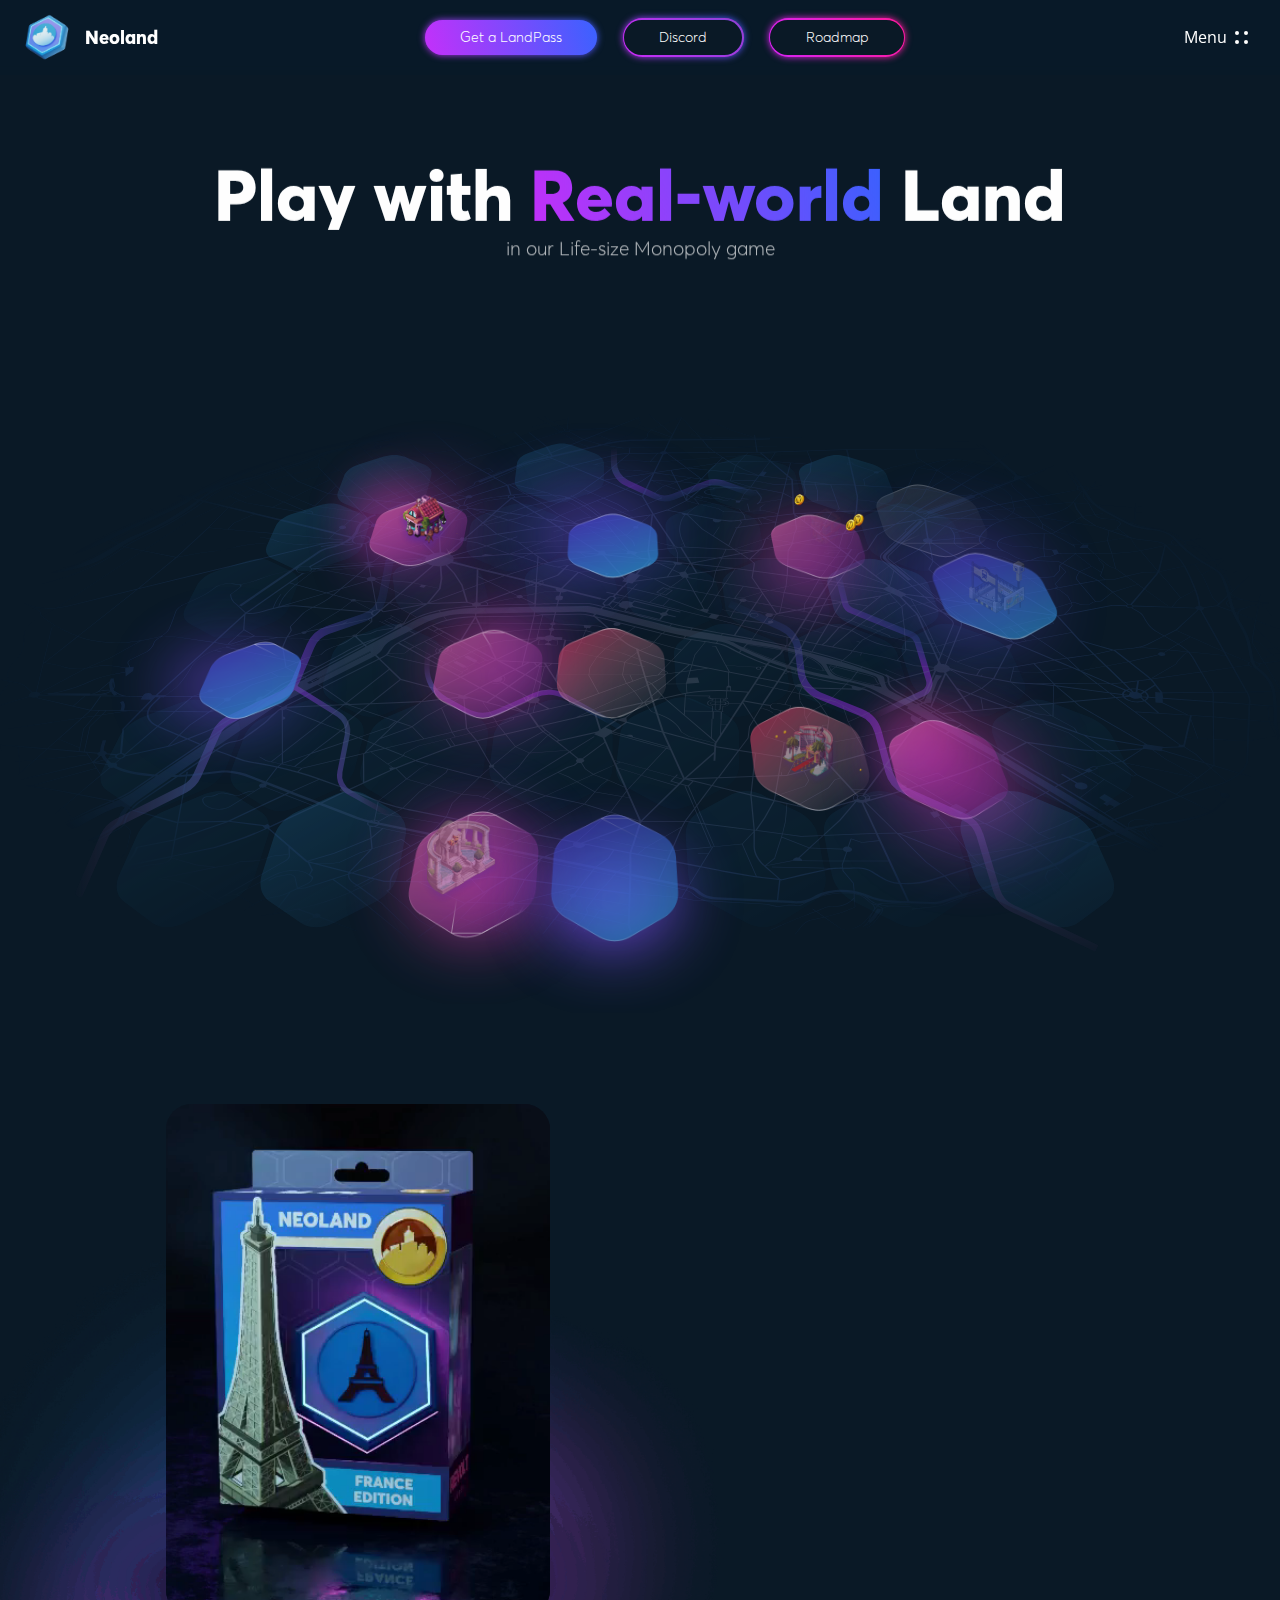
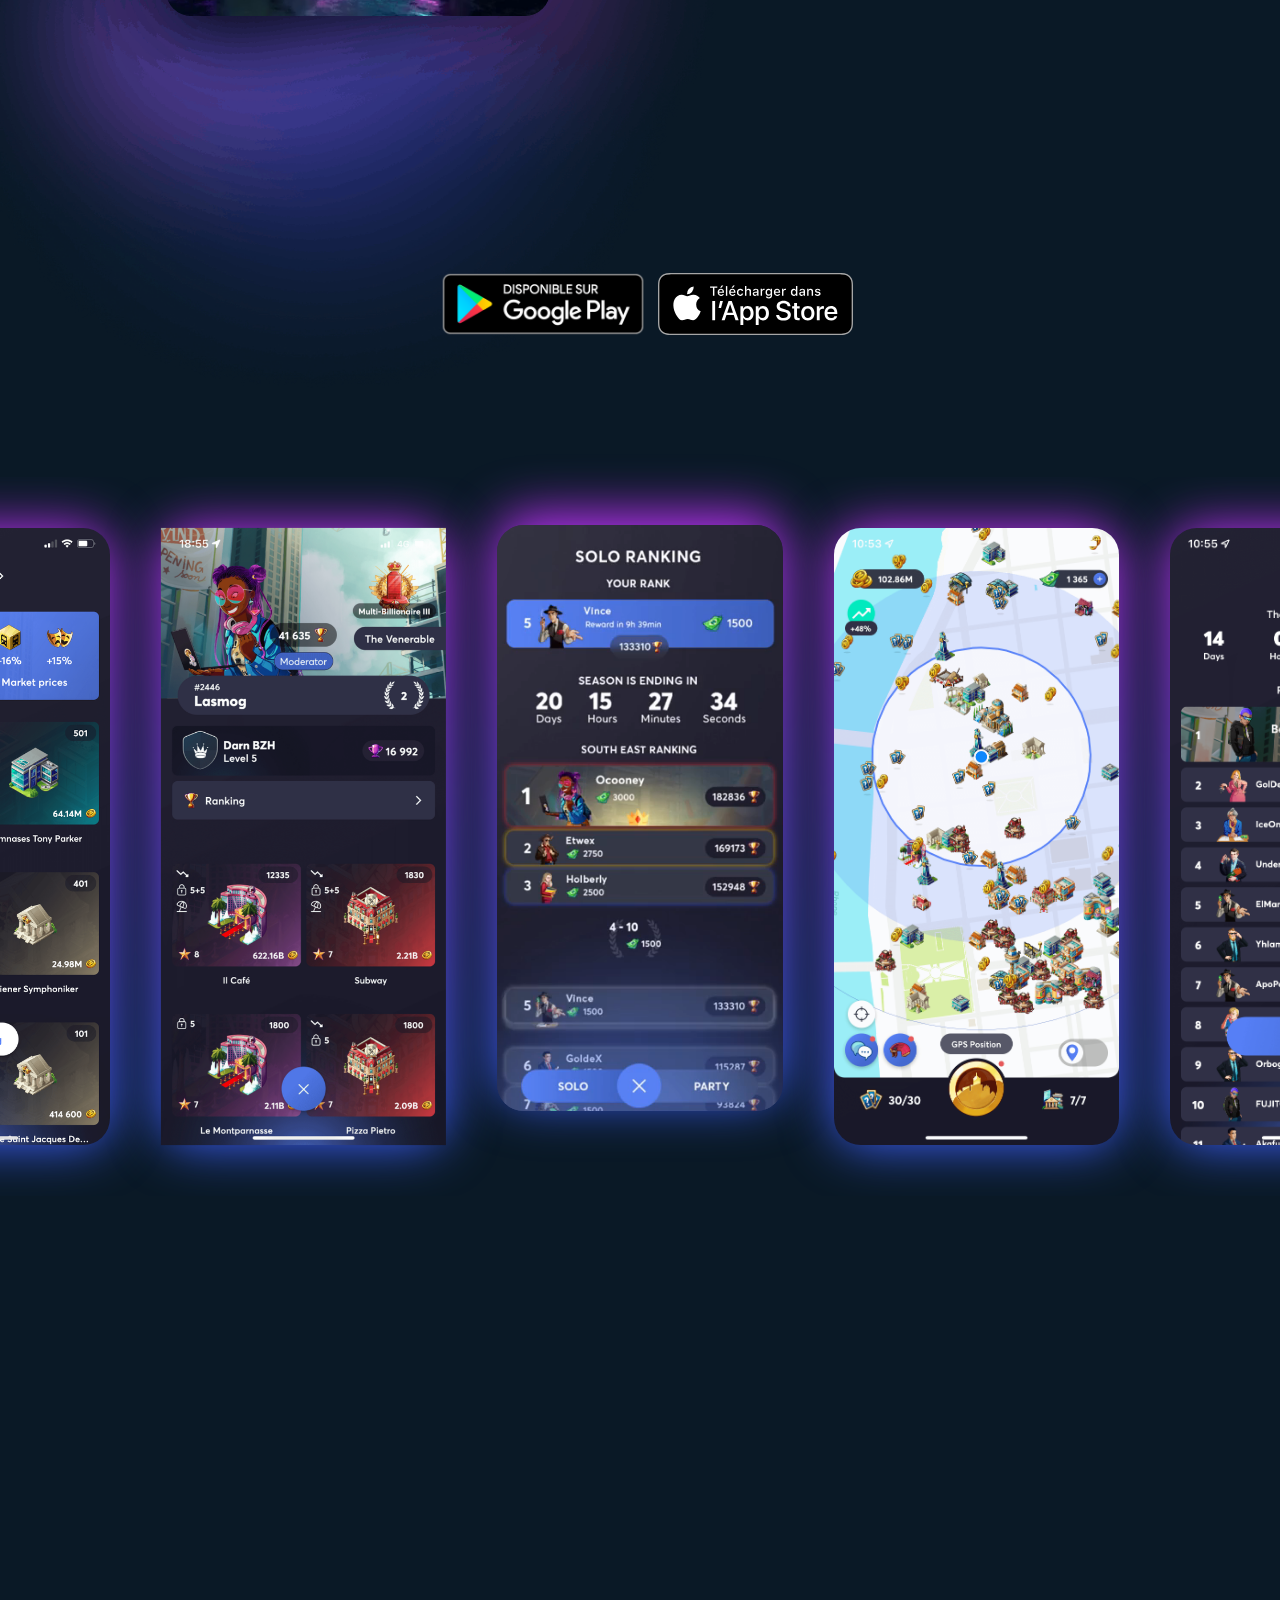
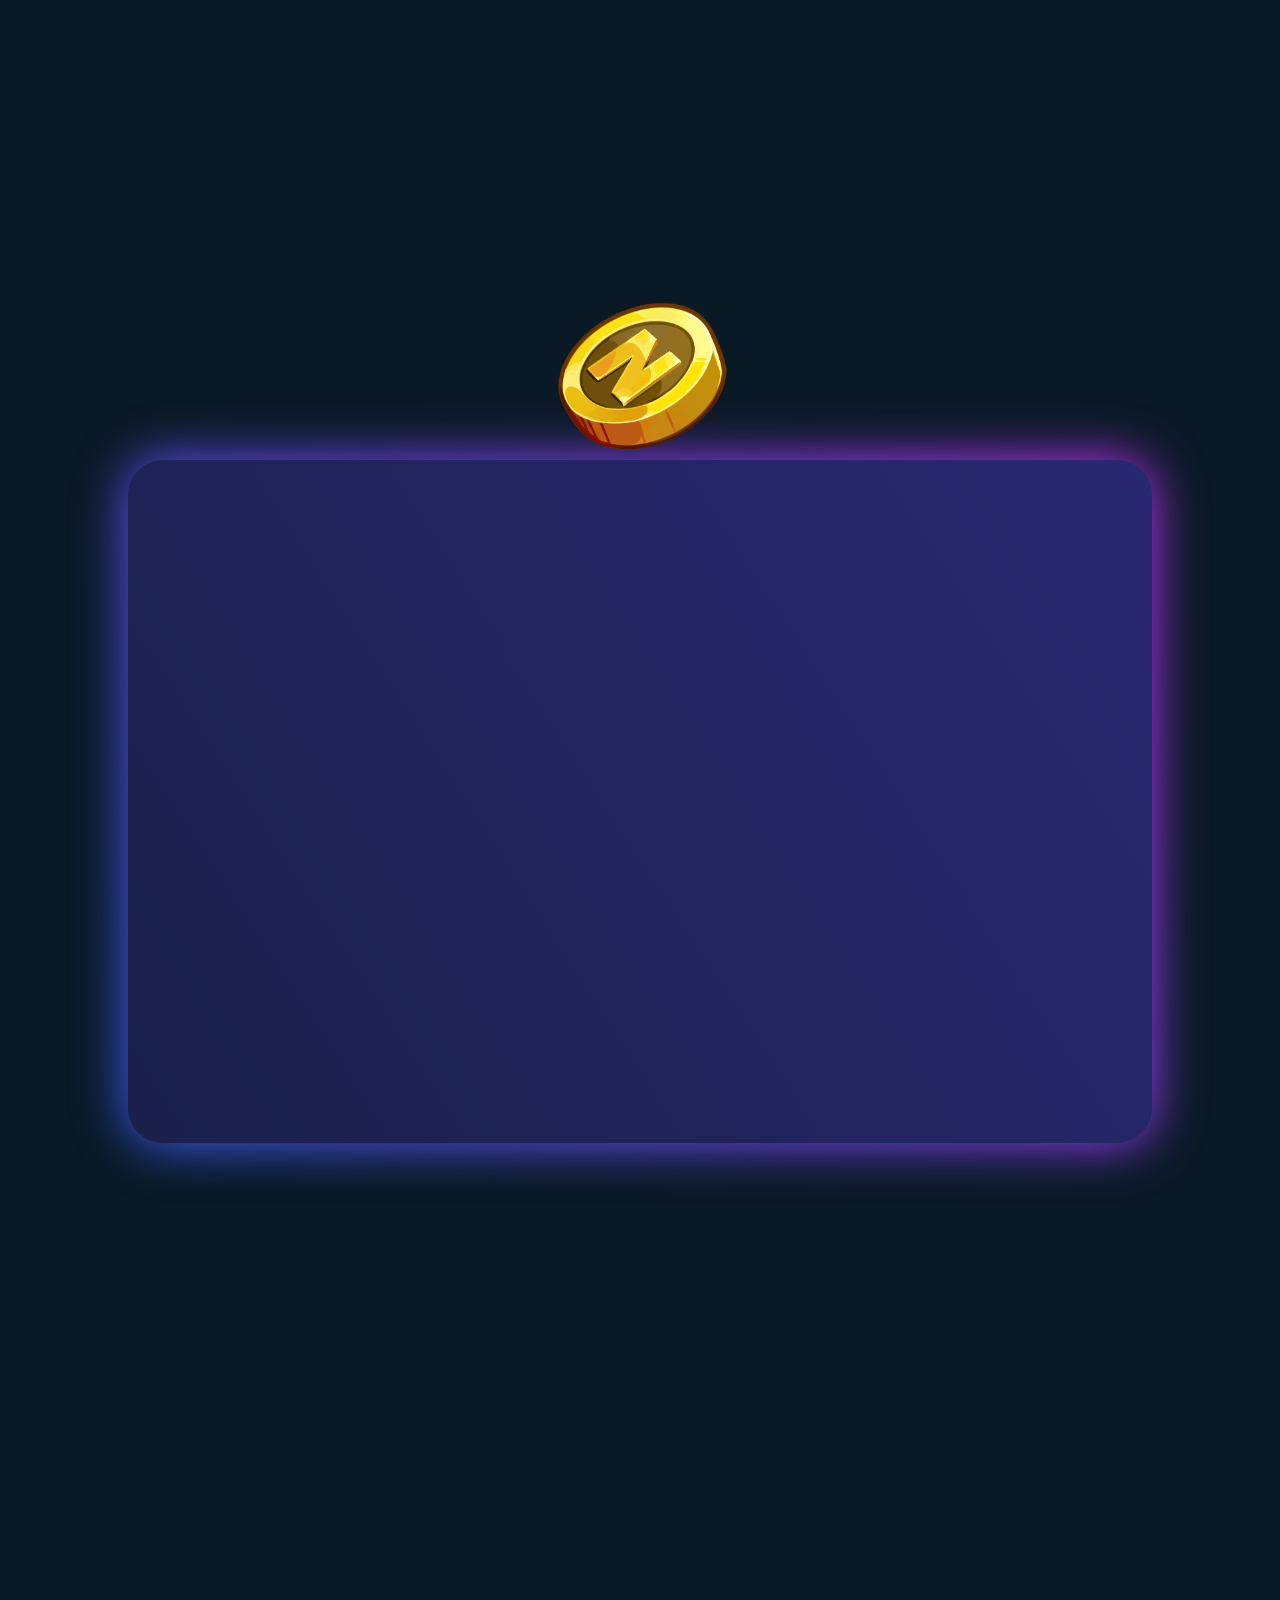
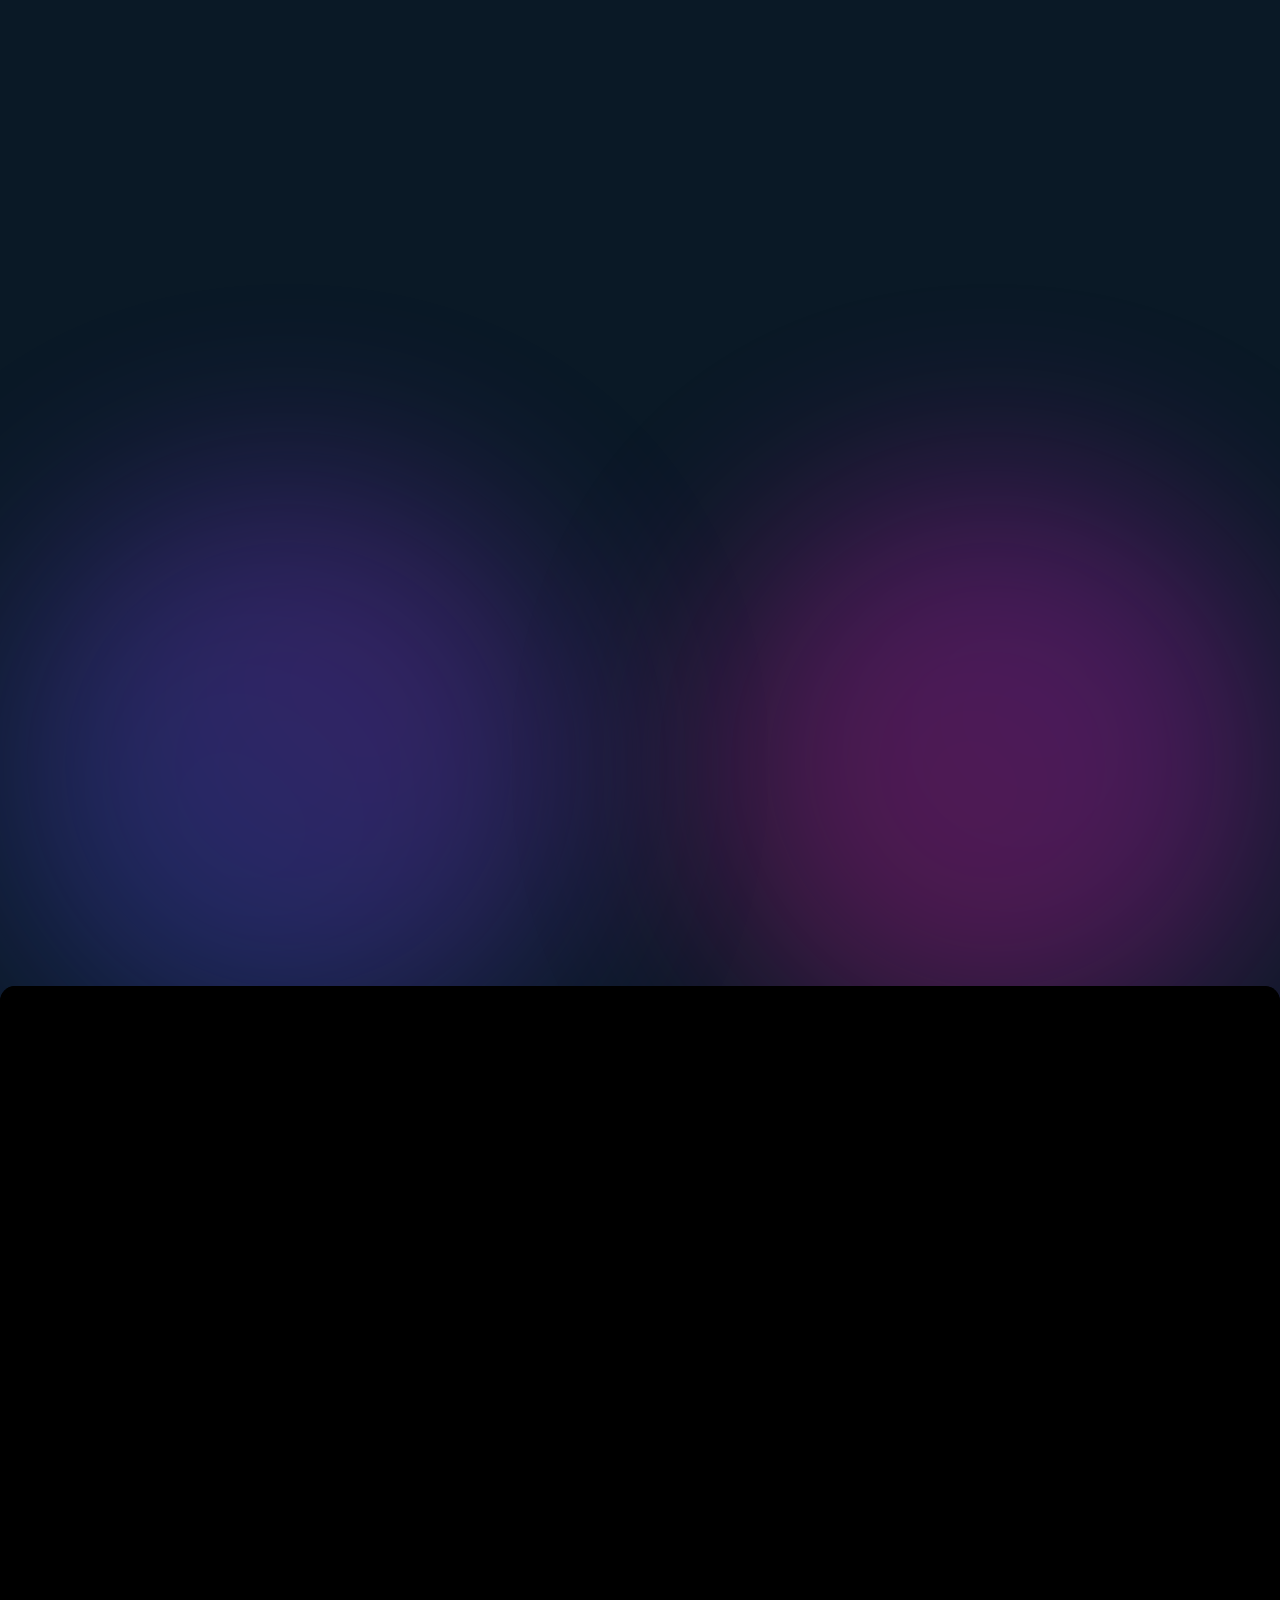
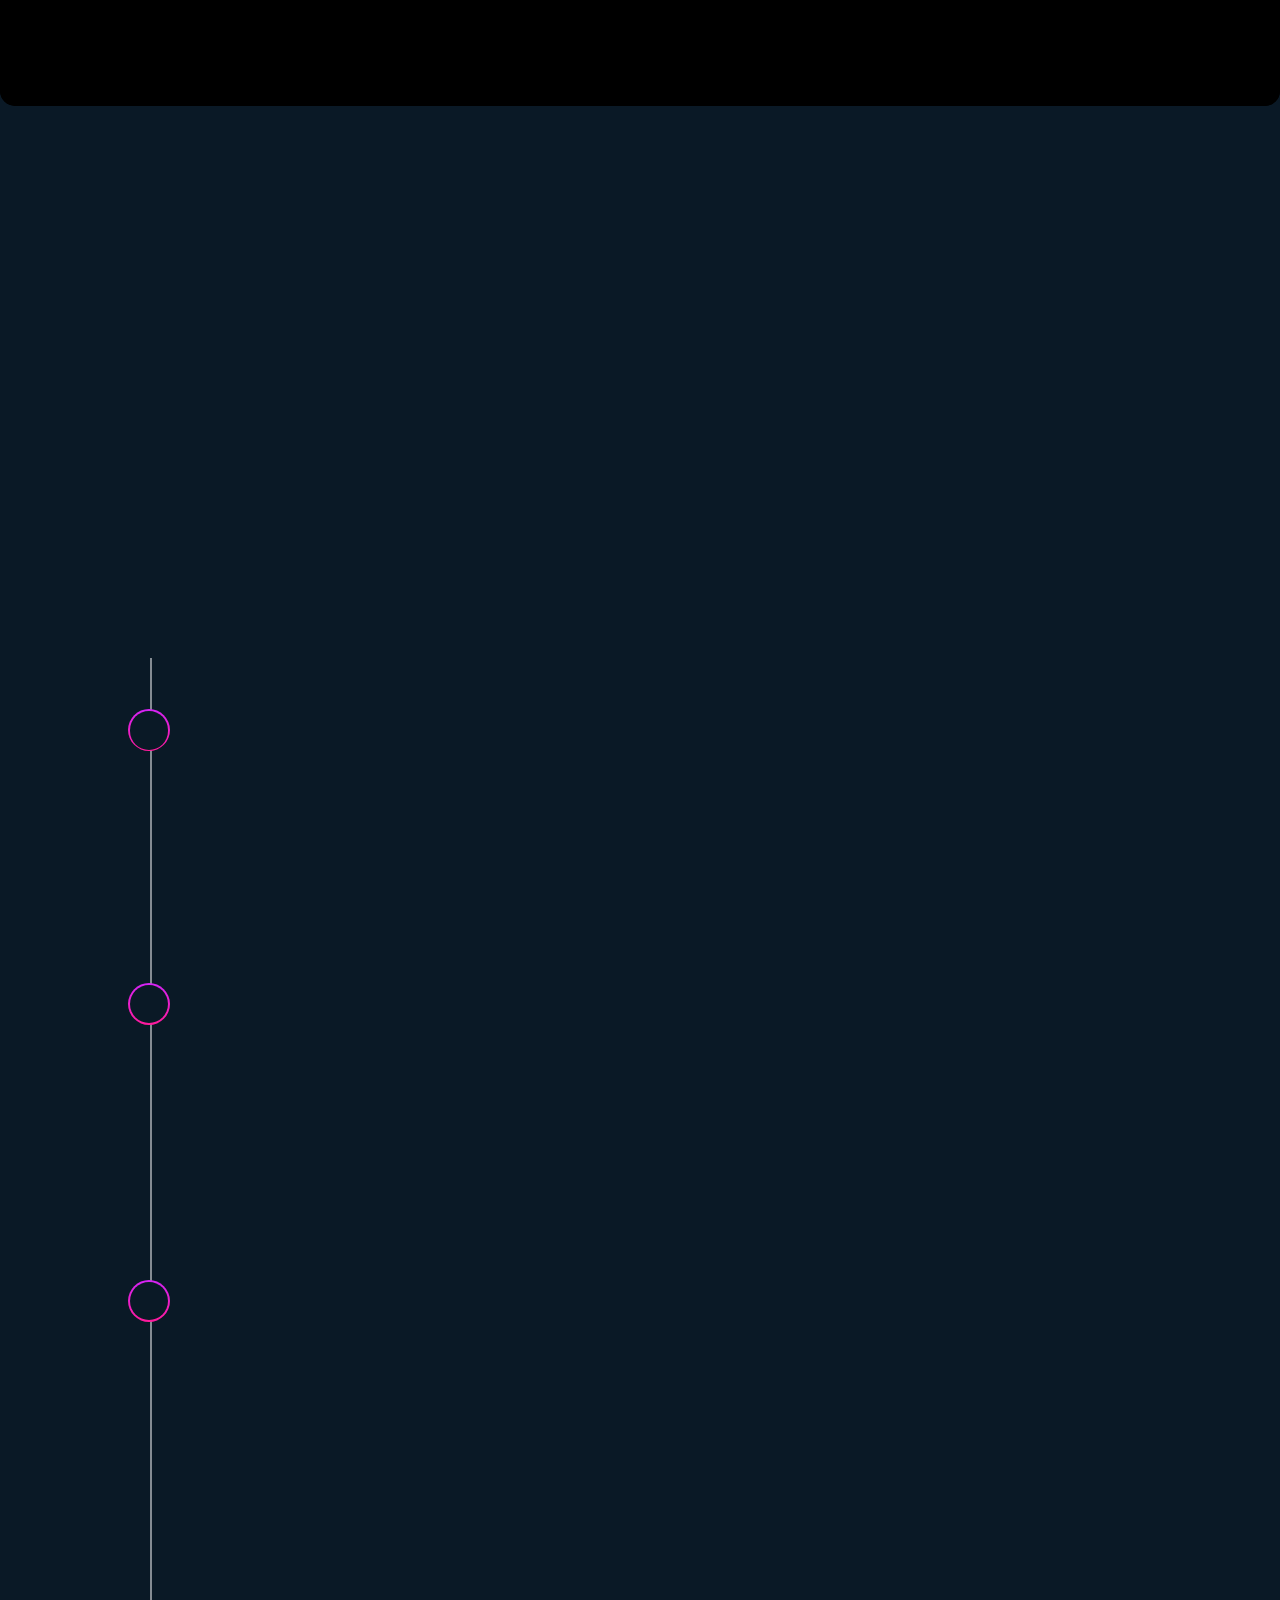
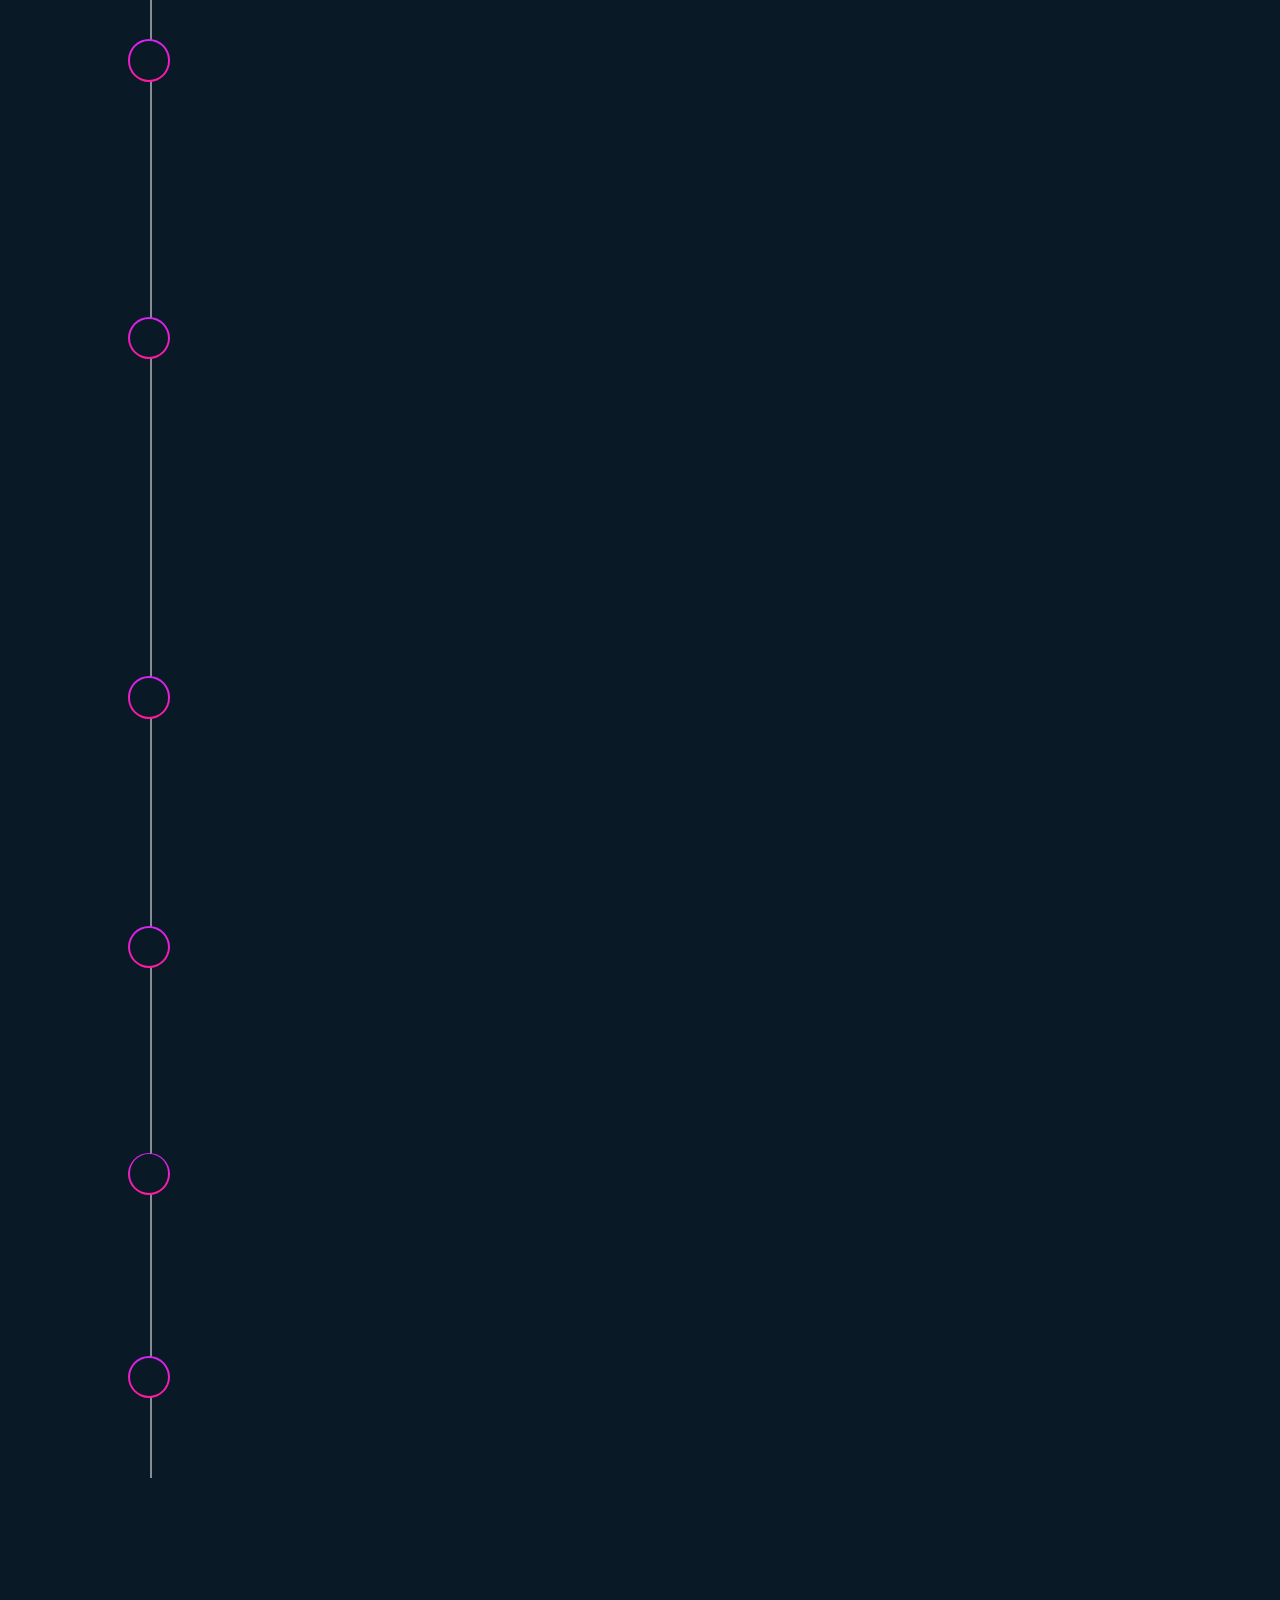
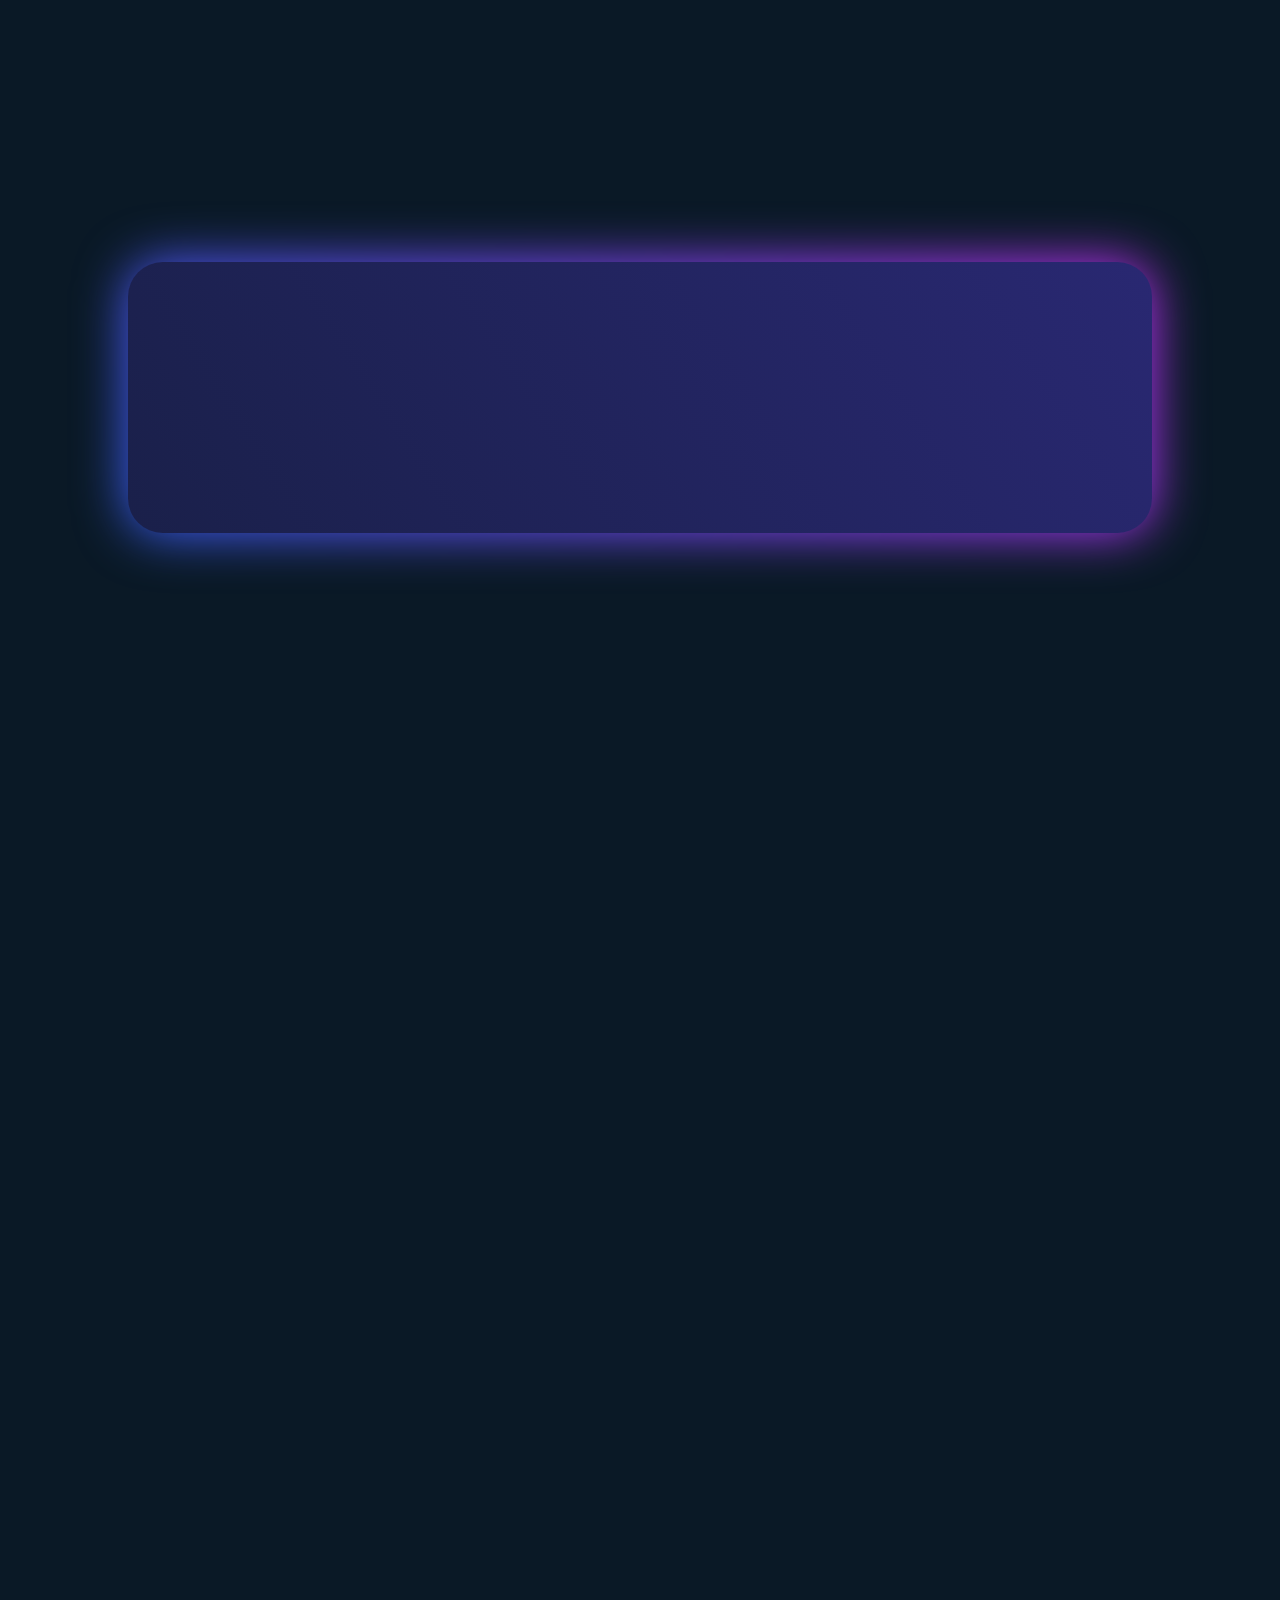
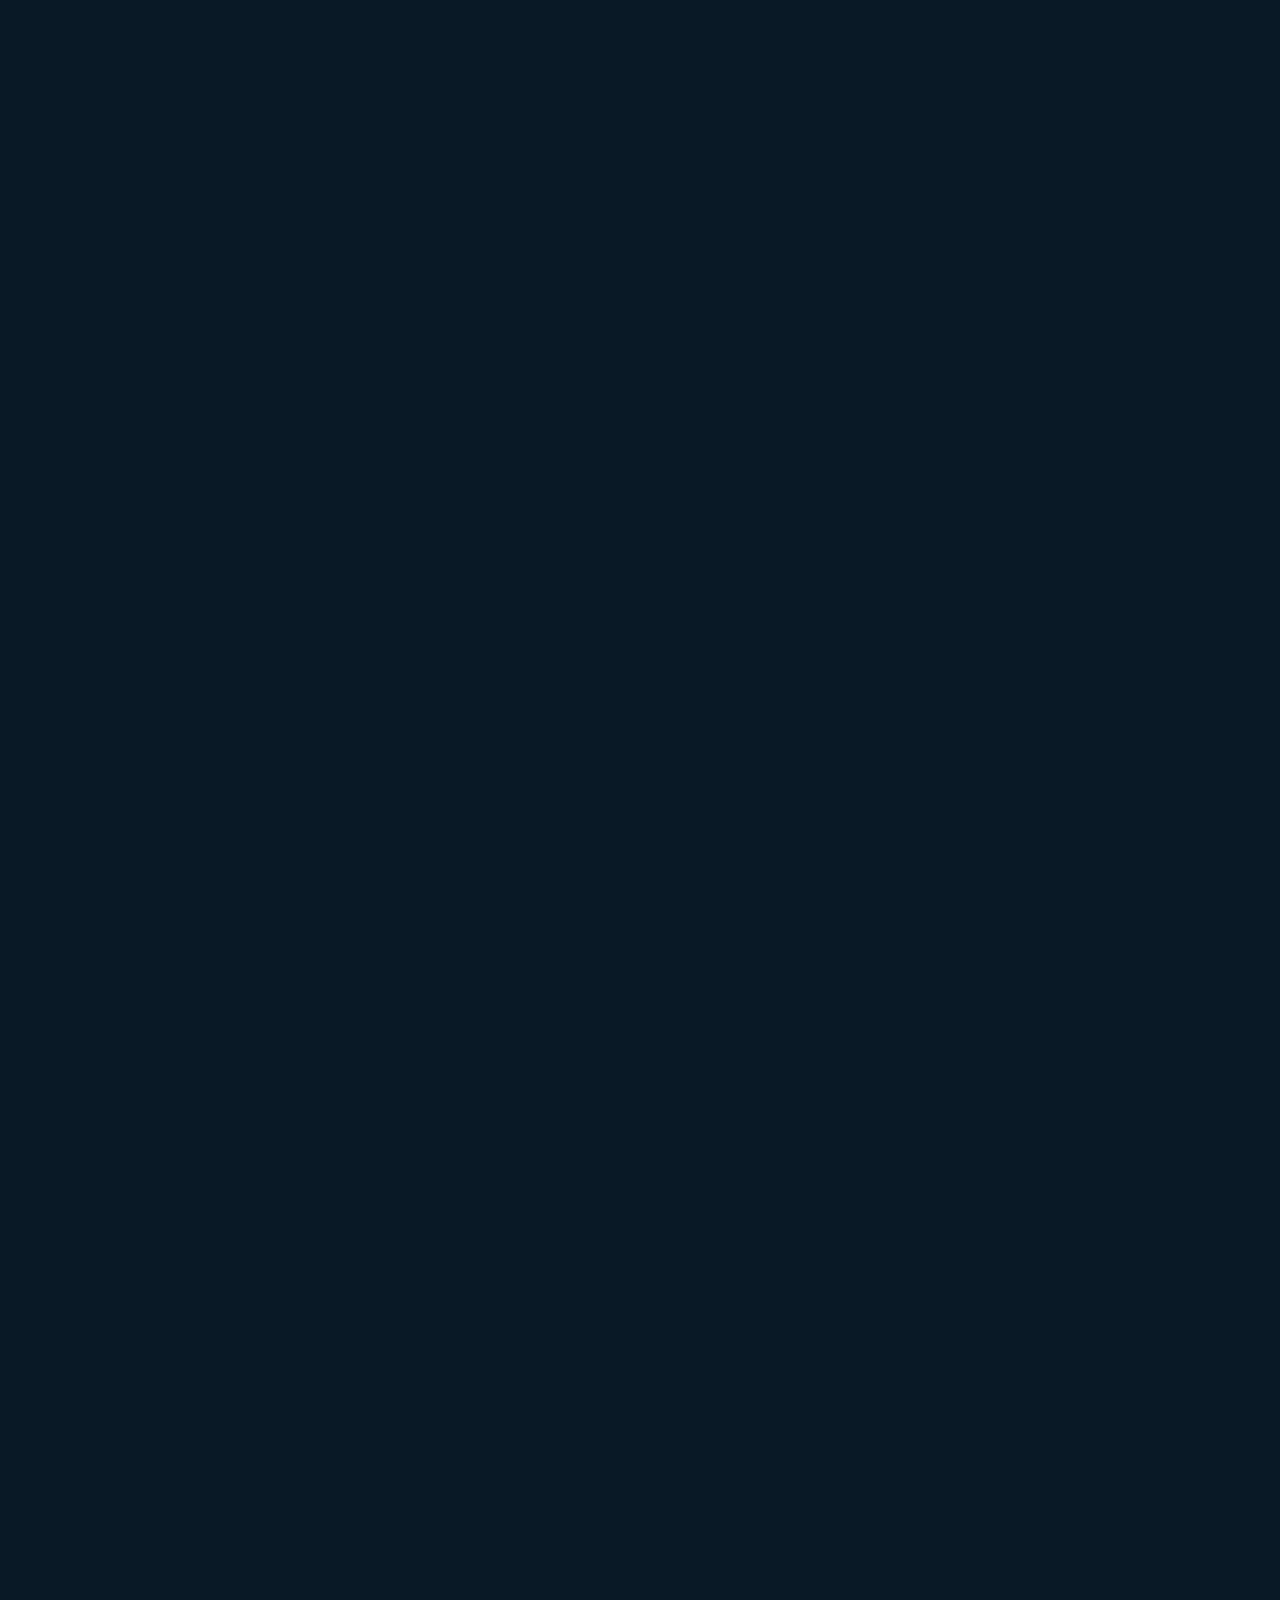
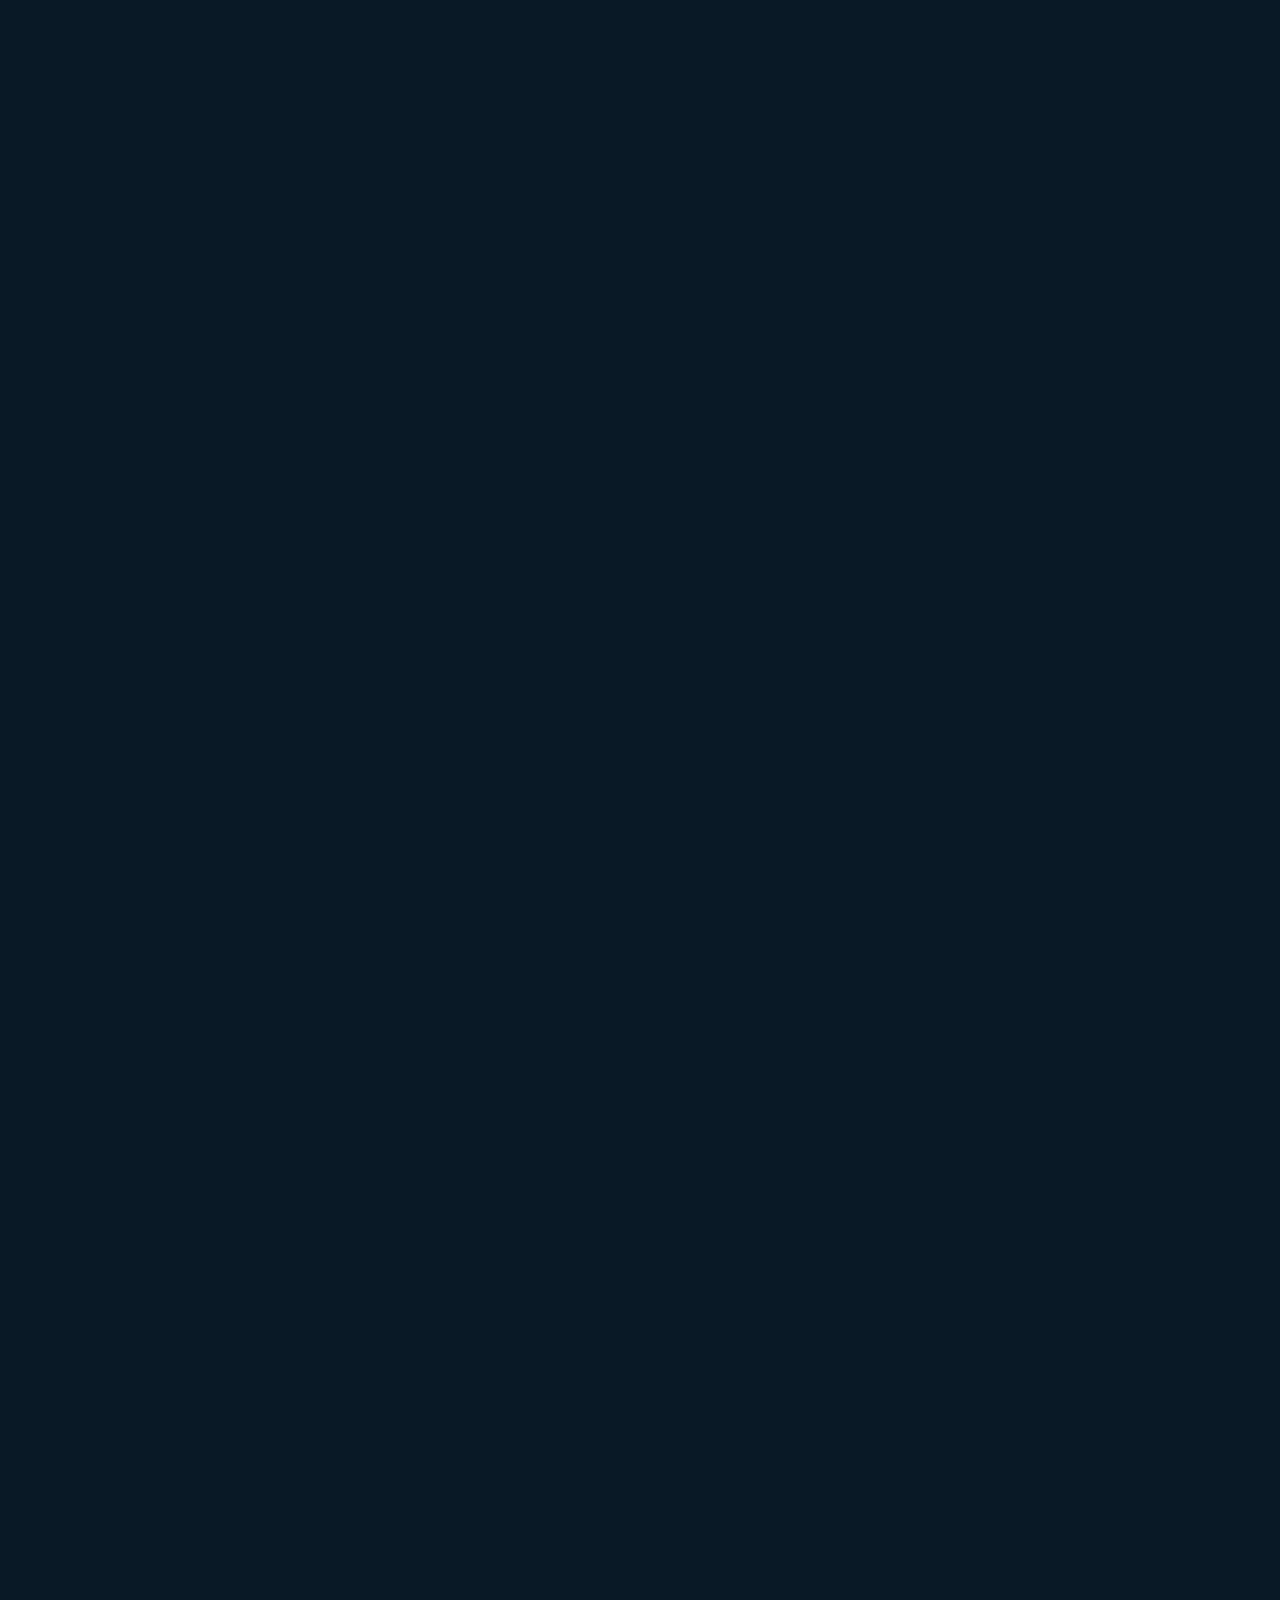
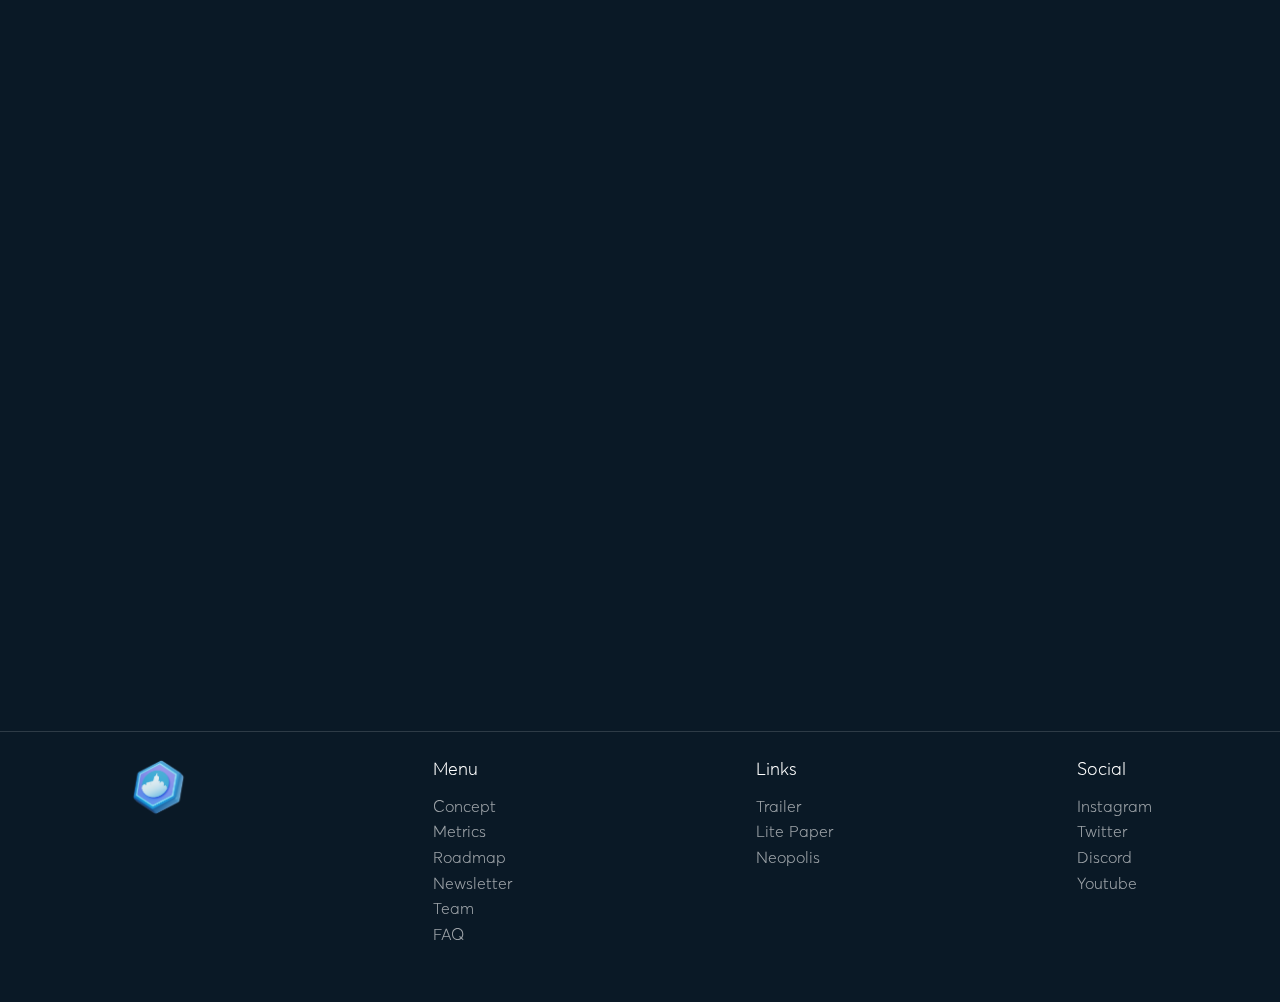
==== index.html @ 5ef90821 "initial commit" ====
<!DOCTYPE html><!-- Last Published: Tue Apr 26 2022 18:38:00 GMT+0000 (Coordinated Universal Time) -->
<html data-wf-domain="www.neoland.io" data-wf-page="61e0be9708cb046472a8d899" data-wf-site="61e0be9708cb042608a8d89a"
	lang="en">

<head>
	<meta charset="utf-8">
	<title>Neoland</title>
	<meta
		content="Neoland is a Play and Earn game. The Neolands are 737000m2 real-world parcels that are connected to the game Neopolis, owners earn crypto depending on their lands activity."
		name="description">
	<meta content="Neoland" property="og:title">
	<meta
		content="Neoland is a Play and Earn game. The Neolands are 737000m2 real-world parcels that are connected to the game Neopolis, owners earn crypto depending on their lands activity."
		property="og:description">
	<meta content="images/61d47b69ff8dcb093e51aa21_Image_open_graph.png" property="og:image">
	<meta content="Neoland" property="twitter:title">
	<meta
		content="Neoland is a Play and Earn game. The Neolands are 737000m2 real-world parcels that are connected to the game Neopolis, owners earn crypto depending on their lands activity."
		property="twitter:description">
	<meta
		content="https://assets-global.website-files.com/61b88e3b890776eb130a415a/61d47b69ff8dcb093e51aa21_Image_open_graph.png"
		property="twitter:image">
	<meta property="og:type" content="website">
	<meta content="summary_large_image" name="twitter:card">
	<meta content="width=device-width, initial-scale=1" name="viewport">
	<meta content="L8j0gBeXKhD47XTKI3uggbVm4nm8le9us4fkHs_wGL0" name="google-site-verification">
	<link href="css/neoland-prod.66f7849fa.css" rel="stylesheet" type="text/css">
	<script src="js/webfont.js" type="text/javascript"></script>
	<script type="text/javascript">
		WebFont.load({
			google: {
				families: ["Open Sans:300,300italic,400,400italic,600,600italic,700,700italic,800,800italic"]
			}
		});
	</script>
	<!--[if lt IE 9]><script src="https://cdnjs.cloudflare.com/ajax/libs/html5shiv/3.7.3/html5shiv.min.js" type="text/javascript"></script><![endif]-->
	<script type="text/javascript">
		! function (o, c) {
			var n = c.documentElement,
				t = " w-mod-";
			n.className += t + "js", ("ontouchstart" in o || o.DocumentTouch && c instanceof DocumentTouch) && (n.className +=
				t + "touch")
		}(window, document);
	</script>
	<link href="images/61e6ca5ae13667b91745b157_32x32.png" rel="shortcut icon" type="image/x-icon">
	<link href="images/61e6ca61113bc3cabba17ea3_256x256.png" rel="apple-touch-icon"><!-- Google Tag Manager -->
	<script>
		(function (w, d, s, l, i) {
			w[l] = w[l] || [];
			w[l].push({
				'gtm.start': new Date().getTime(),
				event: 'gtm.js'
			});
			var f = d.getElementsByTagName(s)[0],
				j = d.createElement(s),
				dl = l != 'dataLayer' ? '&l=' + l : '';
			j.async = true;
			j.src =
				'https://www.googletagmanager.com/gtm.js?id=' + i + dl;
			f.parentNode.insertBefore(j, f);
		})(window, document, 'script', 'dataLayer', 'GTM-MM32RWX');
	</script>
	<!-- End Google Tag Manager -->

	<!-- Google Tag Manager (noscript) -->
	<noscript><iframe src="ns.html" height="0" width="0" style="display:none;visibility:hidden"></iframe></noscript>
	<!-- End Google Tag Manager (noscript) -->

	<style>
		@media only screen and (min-width: 1920px) {
			body {
				font-size: 19.2px;
			}
		}

		::selection {
			background: #000000;
			color: #FFFFFF;
			text-shadow: none;
		}

		input,
		textarea,
		select {
			-webkit-appearance: none;
			-moz-appearance: none;
			appearance: none;
			border-radius: 0;
			background-image: none;
		}

		.disable-scroll {
			overflow: hidden;
		}

		.transition_wrapper {
			display: block
		}

		.w-editor .transition_content {
			display: none;
		}
	</style>


	<link rel="alternate" hreflang="en" href="https://www.neoland.io">
	<link rel="alternate" hreflang="fr" href="https://fr.neoland.io">
	<link rel="alternate" hreflang="de" href="https://de.neoland.io">
	<link rel="alternate" hreflang="pt" href="https://pt.neoland.io">
	<link rel="alternate" hreflang="es" href="https://es.neoland.io">
	<script type="text/javascript" src="js/weglot.min.js"></script>
	<script>
		Weglot.initialize({
			api_key: 'wg_66892b4467ea1f6c81470a75fde43c1c1'
		});
	</script>

	<link rel="stylesheet" href="css/plyr.css">
	<link rel="stylesheet" href="css/plyr_1.css">

	<style>
		:root {
			--plyr-color-main: #0a1926;
		}

		.plyr {
			border-radius: 15px;
		}
	</style>

	<script src="js/index.js"> </script>
</head>

<body>
	<div class="popup">
		<div class="pop">
			<h5 class="close">Close</h5>
			<div class="html-embed w-embed w-iframe"><iframe width="540" height="780"
					src="[base64].html"
					frameborder="0" scrolling="auto" allowfullscreen
					style="display: block;margin-left: auto;margin-right: auto;max-width: 100%;"
					data-gtm-yt-inspected-58706323_30="true" data-gtm-yt-inspected-58706323_52="true"
					data-gtm-yt-inspected-58706323_55="true" data-gtm-yt-inspected-1_19="true"></iframe></div>
		</div>
		<div class="mask"></div>
	</div>
	<div class="preloader">
		<div class="container-preload">
			<h2 class="h1-preload">Welcome to <span class="gradient-text">Neoland</span></h2>
			<div class="container-bar-loading mt-2-5">
				<div class="bar-loading">
					<div class="bar-loading__white"></div>
				</div>
			</div>
		</div>
	</div>
	<div class="menu-bg">
		<div class="sidebar">
			<div class="sidebar-item">
				<div class="sidebar-item__menu">
					<div class="wrapper-item-menu mb-2">
						<div class="menu-btn mb-6">
							<div data-w-id="8733adf6-a46c-4be6-4ca1-79c4a873b994" class="menu-container sidebar">
								<h4 class="menu-container__p mr-0-5">Menu</h4>
								<div class="container-dot _45degree">
									<div class="dot tl"></div>
									<div class="dot tr"></div>
									<div class="dot bl"></div>
									<div class="dot br"></div>
								</div>
							</div>
						</div><a href="#neopolis" data-w-id="1f06a774-0394-538e-619a-392b5c0d12fe"
							class="container-item__menu mb-1-5 mt-1-5 w-inline-block">
							<p class="number-item-menu pr-1-5">01</p>
							<h2 style="-webkit-transform:translate3d(0, 0, 0) scale3d(1, 1, 1) rotateX(0) rotateY(0) rotateZ(0) skew(0, 0);-moz-transform:translate3d(0, 0, 0) scale3d(1, 1, 1) rotateX(0) rotateY(0) rotateZ(0) skew(0, 0);-ms-transform:translate3d(0, 0, 0) scale3d(1, 1, 1) rotateX(0) rotateY(0) rotateZ(0) skew(0, 0);transform:translate3d(0, 0, 0) scale3d(1, 1, 1) rotateX(0) rotateY(0) rotateZ(0) skew(0, 0)"
								class="sidebar-h2">Concept</h2>
						</a><a href="#metrics" data-w-id="9b072097-9365-e8ff-8edf-6b1b55d60640"
							class="container-item__menu mb-1-5 mw-36 w-inline-block">
							<p class="number-item-menu pr-1-5">02</p>
							<h2 style="-webkit-transform:translate3d(0, 0, 0) scale3d(1, 1, 1) rotateX(0) rotateY(0) rotateZ(0) skew(0, 0);-moz-transform:translate3d(0, 0, 0) scale3d(1, 1, 1) rotateX(0) rotateY(0) rotateZ(0) skew(0, 0);-ms-transform:translate3d(0, 0, 0) scale3d(1, 1, 1) rotateX(0) rotateY(0) rotateZ(0) skew(0, 0);transform:translate3d(0, 0, 0) scale3d(1, 1, 1) rotateX(0) rotateY(0) rotateZ(0) skew(0, 0)"
								class="sidebar-h2">Metrics</h2>
						</a><a href="#roadmap" data-w-id="7348eb70-b26e-d6a3-5bb8-3de284d76ee8"
							class="container-item__menu mb-1-5 w-inline-block">
							<p class="number-item-menu pr-1-5">03</p>
							<h2 style="-webkit-transform:translate3d(0, 0, 0) scale3d(1, 1, 1) rotateX(0) rotateY(0) rotateZ(0) skew(0, 0);-moz-transform:translate3d(0, 0, 0) scale3d(1, 1, 1) rotateX(0) rotateY(0) rotateZ(0) skew(0, 0);-ms-transform:translate3d(0, 0, 0) scale3d(1, 1, 1) rotateX(0) rotateY(0) rotateZ(0) skew(0, 0);transform:translate3d(0, 0, 0) scale3d(1, 1, 1) rotateX(0) rotateY(0) rotateZ(0) skew(0, 0)"
								class="sidebar-h2">Roadmap</h2>
						</a><a href="#Newsletter" data-w-id="838057da-6561-5712-53c0-6033d1752491"
							class="container-item__menu mb-1-5 w-inline-block">
							<p class="number-item-menu pr-1-5">04</p>
							<h2 style="-webkit-transform:translate3d(0, 0, 0) scale3d(1, 1, 1) rotateX(0) rotateY(0) rotateZ(0) skew(0, 0);-moz-transform:translate3d(0, 0, 0) scale3d(1, 1, 1) rotateX(0) rotateY(0) rotateZ(0) skew(0, 0);-ms-transform:translate3d(0, 0, 0) scale3d(1, 1, 1) rotateX(0) rotateY(0) rotateZ(0) skew(0, 0);transform:translate3d(0, 0, 0) scale3d(1, 1, 1) rotateX(0) rotateY(0) rotateZ(0) skew(0, 0)"
								class="sidebar-h2">Newsletter</h2>
						</a><a href="#team" data-w-id="797a0598-fd5b-888f-49ad-988fb8c1abf5"
							class="container-item__menu mb-1-5 mw-35 w-inline-block">
							<p class="number-item-menu pr-1-5">05</p>
							<h2 style="-webkit-transform:translate3d(0, 0, 0) scale3d(1, 1, 1) rotateX(0) rotateY(0) rotateZ(0) skew(0, 0);-moz-transform:translate3d(0, 0, 0) scale3d(1, 1, 1) rotateX(0) rotateY(0) rotateZ(0) skew(0, 0);-ms-transform:translate3d(0, 0, 0) scale3d(1, 1, 1) rotateX(0) rotateY(0) rotateZ(0) skew(0, 0);transform:translate3d(0, 0, 0) scale3d(1, 1, 1) rotateX(0) rotateY(0) rotateZ(0) skew(0, 0)"
								class="sidebar-h2">Team</h2>
						</a><a data-w-id="b1e4f53f-79a9-70de-f20c-08a5a35457e6" href="#"
							class="container-item__menu mw-30 w-inline-block">
							<p class="number-item-menu pr-1-5">06</p>
							<h2 style="-webkit-transform:translate3d(0, 0, 0) scale3d(1, 1, 1) rotateX(0) rotateY(0) rotateZ(0) skew(0, 0);-moz-transform:translate3d(0, 0, 0) scale3d(1, 1, 1) rotateX(0) rotateY(0) rotateZ(0) skew(0, 0);-ms-transform:translate3d(0, 0, 0) scale3d(1, 1, 1) rotateX(0) rotateY(0) rotateZ(0) skew(0, 0);transform:translate3d(0, 0, 0) scale3d(1, 1, 1) rotateX(0) rotateY(0) rotateZ(0) skew(0, 0)"
								class="sidebar-h2">FAQ</h2>
						</a>
					</div>
					<div class="container-item__social pr-2-64 pb-4">
						<div class="grey-line mb-2-5"></div>
						<div class="container-social-btn">
							<div class="social"><a data-w-id="c6a0b7bb-9de1-1377-8eb0-26e6f4f0e6f4"
									href="https://twitter.com/NeopolisGameFR?ref_src=twsrc%5Egoogle%7Ctwcamp%5Eserp%7Ctwgr%5Eauthor"
									target="_blank" class="social-link hover mr-1">Twitter</a><a
									data-w-id="c6a0b7bb-9de1-1377-8eb0-26e6f4f0e6f6" href="https://discord.gg/rwRU84s"
									target="_blank" class="social-link hover mr-1">Discord</a><a
									data-w-id="c6a0b7bb-9de1-1377-8eb0-26e6f4f0e6f8"
									href="https://www.youtube.com/channel/UCK29QsxnNOaMIIT1OEOKyeA" target="_blank"
									class="social-link hover">Youtube</a></div>
							<div data-w-id="c6a0b7bb-9de1-1377-8eb0-26e6f4f0e6fa"
								style="-webkit-transform:translate3d(0, 0, 0) scale3d(1, 1, 1) rotateX(0) rotateY(0) rotateZ(0) skew(0, 0);-moz-transform:translate3d(0, 0, 0) scale3d(1, 1, 1) rotateX(0) rotateY(0) rotateZ(0) skew(0, 0);-ms-transform:translate3d(0, 0, 0) scale3d(1, 1, 1) rotateX(0) rotateY(0) rotateZ(0) skew(0, 0);transform:translate3d(0, 0, 0) scale3d(1, 1, 1) rotateX(0) rotateY(0) rotateZ(0) skew(0, 0)"
								class="container-btn secondary menu"><a href="#trailer"
									class="btn btn-secondary padding-2 w-button">Watch the trailer</a>
								<div class="blur2"></div>
							</div>
						</div>
					</div>
				</div>
			</div>
		</div>
	</div>
	<div class="header pr-2-5 pl-1-67 pt-1">
		<div class="logo-container"><a data-w-id="6a942f7e-0be6-a9c3-da28-d21f188f34d6" href="/" aria-current="page"
				class="link-to-home w-inline-block w--current"><img
					src="images/61e127e04a1cec153ef239d2_Logo%20Neoland.png" loading="lazy"
					srcset="images/61e127e04a1cec153ef239d2_Logo%20Neoland-p-500.png 500w, images/61e127e04a1cec153ef239d2_Logo%20Neoland-p-800.png 800w, images/61e127e04a1cec153ef239d2_Logo%20Neoland.png 1158w"
					sizes="(max-width: 479px) 12vw, (max-width: 767px) 8vw, (max-width: 991px) 6vw, 4vw"
					alt="Logo Neoland Game " class="logo-container__img pt">
				<h3 class="logo-container__p"> Neoland</h3>
			</a></div>
		<div class="wrapper-btn">
			<div data-w-id="6a942f7e-0be6-a9c3-da28-d21f188f34db" class="container-btn mr-2"><a
					href="http://fractal.is/neoland" class="btn btn-primary w-button">Get a LandPass</a>
				<div class="blur"></div>
			</div>
			<div data-w-id="2612b51e-2107-9b91-3874-d1390f4155fe" class="container-btn mr-2 secondary"><a
					href="http://discord.gg/neoland" class="btn btn-secondary nav w-button">Discord</a>
				<div class="blur"></div>
			</div>
			<div data-w-id="6a942f7e-0be6-a9c3-da28-d21f188f34df" class="container-btn secondary nav"><a href="#roadmap"
					class="btn btn-secondary nav w-button">Roadmap</a>
				<div class="blur2"></div>
			</div>
		</div>
		<div data-w-id="6a942f7e-0be6-a9c3-da28-d21f188f34e3" class="menu-container">
			<h4 class="menu-container__p mr-0-5">Menu</h4>
			<div class="container-dot">
				<div class="dot tl"></div>
				<div class="dot tr"></div>
				<div class="dot bl"></div>
				<div class="dot br"></div>
			</div>
		</div>
	</div>
	<div class="main">
		<section data-w-id="6b8711bd-c968-c85f-e53a-490609bfc713" class="section mt-12-5 main">
			<div class="section-texte">
				<h1 style="-webkit-transform:translate3d(0, 1em, 0) scale3d(1, 1, 1) rotateX(0) rotateY(0) rotateZ(0) skew(0, 0);-moz-transform:translate3d(0, 1em, 0) scale3d(1, 1, 1) rotateX(0) rotateY(0) rotateZ(0) skew(0, 0);-ms-transform:translate3d(0, 1em, 0) scale3d(1, 1, 1) rotateX(0) rotateY(0) rotateZ(0) skew(0, 0);transform:translate3d(0, 1em, 0) scale3d(1, 1, 1) rotateX(0) rotateY(0) rotateZ(0) skew(0, 0);opacity:0"
					class="h1 title hero">Play with <span class="gradient-text">Real-world</span> Land</h1>
				<p style="-webkit-transform:translate3d(0, 1em, 0) scale3d(1, 1, 1) rotateX(0) rotateY(0) rotateZ(0) skew(0, 0);-moz-transform:translate3d(0, 1em, 0) scale3d(1, 1, 1) rotateX(0) rotateY(0) rotateZ(0) skew(0, 0);-ms-transform:translate3d(0, 1em, 0) scale3d(1, 1, 1) rotateX(0) rotateY(0) rotateZ(0) skew(0, 0);transform:translate3d(0, 1em, 0) scale3d(1, 1, 1) rotateX(0) rotateY(0) rotateZ(0) skew(0, 0);opacity:0"
					class="p mt-0-3 hero">in our Life-size Monopoly game</p>
				<div class="maptest mt-8"><img src="fonts/61f138d204b964a8424732ad_Map%20bg%20blue.svg" loading="lazy"
						style="opacity:0" alt="Element map " class="img-bg"><img
						src="fonts/61f13c3806ce627a12cc722a_First%20case%20blue.svg" loading="lazy"
						style="-webkit-transform:translate3d(0, 0, 0) scale3d(0.9, 0.9, 1) rotateX(0) rotateY(0) rotateZ(0) skew(0, 0);-moz-transform:translate3d(0, 0, 0) scale3d(0.9, 0.9, 1) rotateX(0) rotateY(0) rotateZ(0) skew(0, 0);-ms-transform:translate3d(0, 0, 0) scale3d(0.9, 0.9, 1) rotateX(0) rotateY(0) rotateZ(0) skew(0, 0);transform:translate3d(0, 0, 0) scale3d(0.9, 0.9, 1) rotateX(0) rotateY(0) rotateZ(0) skew(0, 0);opacity:0"
						alt="Cell map" class="img-maptest c1 parallaxcell"><img
						src="images/61f14d3693fe32abbb0eef62_Office%20lvl3_neoprof.png" loading="lazy"
						style="-webkit-transform:translate3d(0, 0, 0) scale3d(0.9, 0.9, 1) rotateX(0) rotateY(0) rotateZ(0) skew(0, 0);-moz-transform:translate3d(0, 0, 0) scale3d(0.9, 0.9, 1) rotateX(0) rotateY(0) rotateZ(0) skew(0, 0);-ms-transform:translate3d(0, 0, 0) scale3d(0.9, 0.9, 1) rotateX(0) rotateY(0) rotateZ(0) skew(0, 0);transform:translate3d(0, 0, 0) scale3d(0.9, 0.9, 1) rotateX(0) rotateY(0) rotateZ(0) skew(0, 0);opacity:0"
						alt="Map&#x27;s building" class="img-maptest b1 parallaxbuilding"><img
						src="images/61f159401d48197e5d726685_Neocoins.png" loading="lazy"
						style="-webkit-transform:translate3d(0, 0, 0) scale3d(0, 0, 1) rotateX(0) rotateY(0) rotateZ(0) skew(0, 0);-moz-transform:translate3d(0, 0, 0) scale3d(0, 0, 1) rotateX(0) rotateY(0) rotateZ(0) skew(0, 0);-ms-transform:translate3d(0, 0, 0) scale3d(0, 0, 1) rotateX(0) rotateY(0) rotateZ(0) skew(0, 0);transform:translate3d(0, 0, 0) scale3d(0, 0, 1) rotateX(0) rotateY(0) rotateZ(0) skew(0, 0)"
						alt="Map coin" class="img-maptest p1 parallaxcoin"><img
						src="images/61f159401d48197e5d726685_Neocoins.png" loading="lazy"
						style="-webkit-transform:translate3d(0, 0, 0) scale3d(0, 0, 1) rotateX(0) rotateY(0) rotateZ(0) skew(0, 0);-moz-transform:translate3d(0, 0, 0) scale3d(0, 0, 1) rotateX(0) rotateY(0) rotateZ(0) skew(0, 0);-ms-transform:translate3d(0, 0, 0) scale3d(0, 0, 1) rotateX(0) rotateY(0) rotateZ(0) skew(0, 0);transform:translate3d(0, 0, 0) scale3d(0, 0, 1) rotateX(0) rotateY(0) rotateZ(0) skew(0, 0)"
						alt="Map coin" class="img-maptest p2 parallaxcoin"><img
						src="images/61f159401d48197e5d726685_Neocoins.png" loading="lazy"
						style="-webkit-transform:translate3d(0, 0, 0) scale3d(0, 0, 1) rotateX(0) rotateY(0) rotateZ(0) skew(0, 0);-moz-transform:translate3d(0, 0, 0) scale3d(0, 0, 1) rotateX(0) rotateY(0) rotateZ(0) skew(0, 0);-ms-transform:translate3d(0, 0, 0) scale3d(0, 0, 1) rotateX(0) rotateY(0) rotateZ(0) skew(0, 0);transform:translate3d(0, 0, 0) scale3d(0, 0, 1) rotateX(0) rotateY(0) rotateZ(0) skew(0, 0)"
						alt="Map coin" class="img-maptest p3 parallaxcoin"><img
						src="fonts/61f13f2e7dd58ab95ffb1653_third%20case%20pink%20parisq.svg" loading="lazy"
						style="-webkit-transform:translate3d(0, 0, 0) scale3d(0.9, 0.9, 1) rotateX(0) rotateY(0) rotateZ(0) skew(0, 0);-moz-transform:translate3d(0, 0, 0) scale3d(0.9, 0.9, 1) rotateX(0) rotateY(0) rotateZ(0) skew(0, 0);-ms-transform:translate3d(0, 0, 0) scale3d(0.9, 0.9, 1) rotateX(0) rotateY(0) rotateZ(0) skew(0, 0);transform:translate3d(0, 0, 0) scale3d(0.9, 0.9, 1) rotateX(0) rotateY(0) rotateZ(0) skew(0, 0);opacity:0"
						alt="Cell map" class="img-maptest c3 parallaxcell"><img
						src="images/61f14fb7fd5fed3ff3b0872a_NP%20SuperBatiment%20Paris%20Tour%20Eiffel%201.png"
						loading="lazy"
						style="opacity:0;-webkit-transform:translate3d(0, 0, 0) scale3d(0.9, 0.9, 1) rotateX(0) rotateY(0) rotateZ(0) skew(0, 0);-moz-transform:translate3d(0, 0, 0) scale3d(0.9, 0.9, 1) rotateX(0) rotateY(0) rotateZ(0) skew(0, 0);-ms-transform:translate3d(0, 0, 0) scale3d(0.9, 0.9, 1) rotateX(0) rotateY(0) rotateZ(0) skew(0, 0);transform:translate3d(0, 0, 0) scale3d(0.9, 0.9, 1) rotateX(0) rotateY(0) rotateZ(0) skew(0, 0)"
						alt="Map&#x27;s building" class="img-maptest b3 parallaxbuilding"><img
						src="images/61f159401d48197e5d726685_Neocoins.png" loading="lazy"
						style="-webkit-transform:translate3d(0, 0, 0) scale3d(0, 0, 1) rotateX(0) rotateY(0) rotateZ(0) skew(0, 0);-moz-transform:translate3d(0, 0, 0) scale3d(0, 0, 1) rotateX(0) rotateY(0) rotateZ(0) skew(0, 0);-ms-transform:translate3d(0, 0, 0) scale3d(0, 0, 1) rotateX(0) rotateY(0) rotateZ(0) skew(0, 0);transform:translate3d(0, 0, 0) scale3d(0, 0, 1) rotateX(0) rotateY(0) rotateZ(0) skew(0, 0)"
						alt="Map coin" class="img-maptest p4 parallaxcoin"><img
						src="images/61f159401d48197e5d726685_Neocoins.png" loading="lazy"
						style="-webkit-transform:translate3d(0, 0, 0) scale3d(0, 0, 1) rotateX(0) rotateY(0) rotateZ(0) skew(0, 0);-moz-transform:translate3d(0, 0, 0) scale3d(0, 0, 1) rotateX(0) rotateY(0) rotateZ(0) skew(0, 0);-ms-transform:translate3d(0, 0, 0) scale3d(0, 0, 1) rotateX(0) rotateY(0) rotateZ(0) skew(0, 0);transform:translate3d(0, 0, 0) scale3d(0, 0, 1) rotateX(0) rotateY(0) rotateZ(0) skew(0, 0)"
						alt="Map coin" class="img-maptest p5 parallaxcoin"><img
						src="images/61f159401d48197e5d726685_Neocoins.png" loading="lazy"
						style="-webkit-transform:translate3d(0, 0, 0) scale3d(0, 0, 1) rotateX(0) rotateY(0) rotateZ(0) skew(0, 0);-moz-transform:translate3d(0, 0, 0) scale3d(0, 0, 1) rotateX(0) rotateY(0) rotateZ(0) skew(0, 0);-ms-transform:translate3d(0, 0, 0) scale3d(0, 0, 1) rotateX(0) rotateY(0) rotateZ(0) skew(0, 0);transform:translate3d(0, 0, 0) scale3d(0, 0, 1) rotateX(0) rotateY(0) rotateZ(0) skew(0, 0)"
						alt="Map coin" class="img-maptest p6 parallaxcoin"><img
						src="images/61f159401d48197e5d726685_Neocoins.png" loading="lazy"
						style="-webkit-transform:translate3d(0, 0, 0) scale3d(0, 0, 1) rotateX(0) rotateY(0) rotateZ(0) skew(0, 0);-moz-transform:translate3d(0, 0, 0) scale3d(0, 0, 1) rotateX(0) rotateY(0) rotateZ(0) skew(0, 0);-ms-transform:translate3d(0, 0, 0) scale3d(0, 0, 1) rotateX(0) rotateY(0) rotateZ(0) skew(0, 0);transform:translate3d(0, 0, 0) scale3d(0, 0, 1) rotateX(0) rotateY(0) rotateZ(0) skew(0, 0)"
						alt="Map coin" class="img-maptest p7 parallaxcoin"><img
						src="images/61f159401d48197e5d726685_Neocoins.png" loading="lazy"
						style="-webkit-transform:translate3d(0, 0, 0) scale3d(0, 0, 1) rotateX(0) rotateY(0) rotateZ(0) skew(0, 0);-moz-transform:translate3d(0, 0, 0) scale3d(0, 0, 1) rotateX(0) rotateY(0) rotateZ(0) skew(0, 0);-ms-transform:translate3d(0, 0, 0) scale3d(0, 0, 1) rotateX(0) rotateY(0) rotateZ(0) skew(0, 0);transform:translate3d(0, 0, 0) scale3d(0, 0, 1) rotateX(0) rotateY(0) rotateZ(0) skew(0, 0)"
						alt="Map coin" class="img-maptest p8 parallaxcoin"><img
						src="images/61f159401d48197e5d726685_Neocoins.png" loading="lazy"
						style="-webkit-transform:translate3d(0, 0, 0) scale3d(0, 0, 1) rotateX(0) rotateY(0) rotateZ(0) skew(0, 0);-moz-transform:translate3d(0, 0, 0) scale3d(0, 0, 1) rotateX(0) rotateY(0) rotateZ(0) skew(0, 0);-ms-transform:translate3d(0, 0, 0) scale3d(0, 0, 1) rotateX(0) rotateY(0) rotateZ(0) skew(0, 0);transform:translate3d(0, 0, 0) scale3d(0, 0, 1) rotateX(0) rotateY(0) rotateZ(0) skew(0, 0)"
						alt="Map coin" class="img-maptest p9 parallaxcoin"><img
						src="images/61f159401d48197e5d726685_Neocoins.png" loading="lazy"
						style="-webkit-transform:translate3d(0, 0, 0) scale3d(0, 0, 1) rotateX(0) rotateY(0) rotateZ(0) skew(0, 0);-moz-transform:translate3d(0, 0, 0) scale3d(0, 0, 1) rotateX(0) rotateY(0) rotateZ(0) skew(0, 0);-ms-transform:translate3d(0, 0, 0) scale3d(0, 0, 1) rotateX(0) rotateY(0) rotateZ(0) skew(0, 0);transform:translate3d(0, 0, 0) scale3d(0, 0, 1) rotateX(0) rotateY(0) rotateZ(0) skew(0, 0)"
						alt="Map coin" class="img-maptest p10 parallaxcoin"><img
						src="images/61f159401d48197e5d726685_Neocoins.png" loading="lazy"
						style="-webkit-transform:translate3d(0, 0, 0) scale3d(0, 0, 1) rotateX(0) rotateY(0) rotateZ(0) skew(0, 0);-moz-transform:translate3d(0, 0, 0) scale3d(0, 0, 1) rotateX(0) rotateY(0) rotateZ(0) skew(0, 0);-ms-transform:translate3d(0, 0, 0) scale3d(0, 0, 1) rotateX(0) rotateY(0) rotateZ(0) skew(0, 0);transform:translate3d(0, 0, 0) scale3d(0, 0, 1) rotateX(0) rotateY(0) rotateZ(0) skew(0, 0)"
						alt="Map coin" class="img-maptest p11 parallaxcoin"><img
						src="images/61f15ddef52ee04e9e66b47f_Neocoins%20X3.png" loading="lazy"
						style="-webkit-transform:translate3d(0, 0, 0) scale3d(0, 0, 1) rotateX(0) rotateY(0) rotateZ(0) skew(0, 0);-moz-transform:translate3d(0, 0, 0) scale3d(0, 0, 1) rotateX(0) rotateY(0) rotateZ(0) skew(0, 0);-ms-transform:translate3d(0, 0, 0) scale3d(0, 0, 1) rotateX(0) rotateY(0) rotateZ(0) skew(0, 0);transform:translate3d(0, 0, 0) scale3d(0, 0, 1) rotateX(0) rotateY(0) rotateZ(0) skew(0, 0)"
						alt="Map coin" class="img-maptest p12 parallaxcoin"><img
						src="images/61f159401d48197e5d726685_Neocoins.png" loading="lazy"
						style="-webkit-transform:translate3d(0, 0, 0) scale3d(0, 0, 1) rotateX(0) rotateY(0) rotateZ(0) skew(0, 0);-moz-transform:translate3d(0, 0, 0) scale3d(0, 0, 1) rotateX(0) rotateY(0) rotateZ(0) skew(0, 0);-ms-transform:translate3d(0, 0, 0) scale3d(0, 0, 1) rotateX(0) rotateY(0) rotateZ(0) skew(0, 0);transform:translate3d(0, 0, 0) scale3d(0, 0, 1) rotateX(0) rotateY(0) rotateZ(0) skew(0, 0)"
						alt="Map coin" class="img-maptest p13 parallaxcoin"><img
						src="images/61f159401d48197e5d726685_Neocoins.png" loading="lazy"
						style="-webkit-transform:translate3d(0, 0, 0) scale3d(0, 0, 1) rotateX(0) rotateY(0) rotateZ(0) skew(0, 0);-moz-transform:translate3d(0, 0, 0) scale3d(0, 0, 1) rotateX(0) rotateY(0) rotateZ(0) skew(0, 0);-ms-transform:translate3d(0, 0, 0) scale3d(0, 0, 1) rotateX(0) rotateY(0) rotateZ(0) skew(0, 0);transform:translate3d(0, 0, 0) scale3d(0, 0, 1) rotateX(0) rotateY(0) rotateZ(0) skew(0, 0)"
						alt="Map coin" class="img-maptest p14 parallaxcoin"><img
						src="images/61f159401d48197e5d726685_Neocoins.png" loading="lazy"
						style="-webkit-transform:translate3d(0, 0, 0) scale3d(0, 0, 1) rotateX(0) rotateY(0) rotateZ(0) skew(0, 0);-moz-transform:translate3d(0, 0, 0) scale3d(0, 0, 1) rotateX(0) rotateY(0) rotateZ(0) skew(0, 0);-ms-transform:translate3d(0, 0, 0) scale3d(0, 0, 1) rotateX(0) rotateY(0) rotateZ(0) skew(0, 0);transform:translate3d(0, 0, 0) scale3d(0, 0, 1) rotateX(0) rotateY(0) rotateZ(0) skew(0, 0)"
						alt="Map coin" class="img-maptest p15 parallaxcoin"><img
						src="images/61f15ddef52ee04e9e66b47f_Neocoins%20X3.png" loading="lazy"
						style="-webkit-transform:translate3d(0, 0, 0) scale3d(0, 0, 1) rotateX(0) rotateY(0) rotateZ(0) skew(0, 0);-moz-transform:translate3d(0, 0, 0) scale3d(0, 0, 1) rotateX(0) rotateY(0) rotateZ(0) skew(0, 0);-ms-transform:translate3d(0, 0, 0) scale3d(0, 0, 1) rotateX(0) rotateY(0) rotateZ(0) skew(0, 0);transform:translate3d(0, 0, 0) scale3d(0, 0, 1) rotateX(0) rotateY(0) rotateZ(0) skew(0, 0)"
						alt="Map coin" class="img-maptest p16 parallaxcoin"><img
						src="images/61f159401d48197e5d726685_Neocoins.png" loading="lazy"
						style="-webkit-transform:translate3d(0, 0, 0) scale3d(0, 0, 1) rotateX(0) rotateY(0) rotateZ(0) skew(0, 0);-moz-transform:translate3d(0, 0, 0) scale3d(0, 0, 1) rotateX(0) rotateY(0) rotateZ(0) skew(0, 0);-ms-transform:translate3d(0, 0, 0) scale3d(0, 0, 1) rotateX(0) rotateY(0) rotateZ(0) skew(0, 0);transform:translate3d(0, 0, 0) scale3d(0, 0, 1) rotateX(0) rotateY(0) rotateZ(0) skew(0, 0)"
						alt="Map coin" class="img-maptest p17 parallaxcoin"><img
						src="images/61f15ddef52ee04e9e66b47f_Neocoins%20X3.png" loading="lazy"
						style="-webkit-transform:translate3d(0, 0, 0) scale3d(0, 0, 1) rotateX(0) rotateY(0) rotateZ(0) skew(0, 0);-moz-transform:translate3d(0, 0, 0) scale3d(0, 0, 1) rotateX(0) rotateY(0) rotateZ(0) skew(0, 0);-ms-transform:translate3d(0, 0, 0) scale3d(0, 0, 1) rotateX(0) rotateY(0) rotateZ(0) skew(0, 0);transform:translate3d(0, 0, 0) scale3d(0, 0, 1) rotateX(0) rotateY(0) rotateZ(0) skew(0, 0)"
						alt="Map coin" class="img-maptest p18 parallaxcoin"><img
						src="images/61f159401d48197e5d726685_Neocoins.png" loading="lazy"
						style="-webkit-transform:translate3d(0, 0, 0) scale3d(0, 0, 1) rotateX(0) rotateY(0) rotateZ(0) skew(0, 0);-moz-transform:translate3d(0, 0, 0) scale3d(0, 0, 1) rotateX(0) rotateY(0) rotateZ(0) skew(0, 0);-ms-transform:translate3d(0, 0, 0) scale3d(0, 0, 1) rotateX(0) rotateY(0) rotateZ(0) skew(0, 0);transform:translate3d(0, 0, 0) scale3d(0, 0, 1) rotateX(0) rotateY(0) rotateZ(0) skew(0, 0)"
						alt="Map coin" class="img-maptest p19 parallaxcoin"><img
						src="images/61f159401d48197e5d726685_Neocoins.png" loading="lazy"
						style="-webkit-transform:translate3d(0, 0, 0) scale3d(0, 0, 1) rotateX(0) rotateY(0) rotateZ(0) skew(0, 0);-moz-transform:translate3d(0, 0, 0) scale3d(0, 0, 1) rotateX(0) rotateY(0) rotateZ(0) skew(0, 0);-ms-transform:translate3d(0, 0, 0) scale3d(0, 0, 1) rotateX(0) rotateY(0) rotateZ(0) skew(0, 0);transform:translate3d(0, 0, 0) scale3d(0, 0, 1) rotateX(0) rotateY(0) rotateZ(0) skew(0, 0)"
						alt="Map coin" class="img-maptest p20 parallaxcoin"><img
						src="images/61f159401d48197e5d726685_Neocoins.png" loading="lazy"
						style="-webkit-transform:translate3d(0, 0, 0) scale3d(0, 0, 1) rotateX(0) rotateY(0) rotateZ(0) skew(0, 0);-moz-transform:translate3d(0, 0, 0) scale3d(0, 0, 1) rotateX(0) rotateY(0) rotateZ(0) skew(0, 0);-ms-transform:translate3d(0, 0, 0) scale3d(0, 0, 1) rotateX(0) rotateY(0) rotateZ(0) skew(0, 0);transform:translate3d(0, 0, 0) scale3d(0, 0, 1) rotateX(0) rotateY(0) rotateZ(0) skew(0, 0)"
						alt="Map coin" class="img-maptest p21 parallaxcoin"><img
						src="images/61f159401d48197e5d726685_Neocoins.png" loading="lazy"
						style="-webkit-transform:translate3d(0, 0, 0) scale3d(0, 0, 1) rotateX(0) rotateY(0) rotateZ(0) skew(0, 0);-moz-transform:translate3d(0, 0, 0) scale3d(0, 0, 1) rotateX(0) rotateY(0) rotateZ(0) skew(0, 0);-ms-transform:translate3d(0, 0, 0) scale3d(0, 0, 1) rotateX(0) rotateY(0) rotateZ(0) skew(0, 0);transform:translate3d(0, 0, 0) scale3d(0, 0, 1) rotateX(0) rotateY(0) rotateZ(0) skew(0, 0)"
						alt="Map coin" class="img-maptest p22 parallaxcoin"><img
						src="images/61f159401d48197e5d726685_Neocoins.png" loading="lazy"
						style="-webkit-transform:translate3d(0, 0, 0) scale3d(0, 0, 1) rotateX(0) rotateY(0) rotateZ(0) skew(0, 0);-moz-transform:translate3d(0, 0, 0) scale3d(0, 0, 1) rotateX(0) rotateY(0) rotateZ(0) skew(0, 0);-ms-transform:translate3d(0, 0, 0) scale3d(0, 0, 1) rotateX(0) rotateY(0) rotateZ(0) skew(0, 0);transform:translate3d(0, 0, 0) scale3d(0, 0, 1) rotateX(0) rotateY(0) rotateZ(0) skew(0, 0)"
						alt="Map coin" class="img-maptest p23 parallaxcoin"><img
						src="images/61f159401d48197e5d726685_Neocoins.png" loading="lazy"
						style="-webkit-transform:translate3d(0, 0, 0) scale3d(0, 0, 1) rotateX(0) rotateY(0) rotateZ(0) skew(0, 0);-moz-transform:translate3d(0, 0, 0) scale3d(0, 0, 1) rotateX(0) rotateY(0) rotateZ(0) skew(0, 0);-ms-transform:translate3d(0, 0, 0) scale3d(0, 0, 1) rotateX(0) rotateY(0) rotateZ(0) skew(0, 0);transform:translate3d(0, 0, 0) scale3d(0, 0, 1) rotateX(0) rotateY(0) rotateZ(0) skew(0, 0)"
						alt="Map coin" class="img-maptest p24 parallaxcoin"><img
						src="images/61f159401d48197e5d726685_Neocoins.png" loading="lazy"
						style="-webkit-transform:translate3d(0, 0, 0) scale3d(0, 0, 1) rotateX(0) rotateY(0) rotateZ(0) skew(0, 0);-moz-transform:translate3d(0, 0, 0) scale3d(0, 0, 1) rotateX(0) rotateY(0) rotateZ(0) skew(0, 0);-ms-transform:translate3d(0, 0, 0) scale3d(0, 0, 1) rotateX(0) rotateY(0) rotateZ(0) skew(0, 0);transform:translate3d(0, 0, 0) scale3d(0, 0, 1) rotateX(0) rotateY(0) rotateZ(0) skew(0, 0)"
						alt="Map coin" class="img-maptest p25 parallaxcoin"><img
						src="images/61f159401d48197e5d726685_Neocoins.png" loading="lazy"
						style="-webkit-transform:translate3d(0, 0, 0) scale3d(0, 0, 1) rotateX(0) rotateY(0) rotateZ(0) skew(0, 0);-moz-transform:translate3d(0, 0, 0) scale3d(0, 0, 1) rotateX(0) rotateY(0) rotateZ(0) skew(0, 0);-ms-transform:translate3d(0, 0, 0) scale3d(0, 0, 1) rotateX(0) rotateY(0) rotateZ(0) skew(0, 0);transform:translate3d(0, 0, 0) scale3d(0, 0, 1) rotateX(0) rotateY(0) rotateZ(0) skew(0, 0)"
						alt="Map coin" class="img-maptest p26 parallaxcoin"><img
						src="images/61f159401d48197e5d726685_Neocoins.png" loading="lazy"
						style="-webkit-transform:translate3d(0, 0, 0) scale3d(0, 0, 1) rotateX(0) rotateY(0) rotateZ(0) skew(0, 0);-moz-transform:translate3d(0, 0, 0) scale3d(0, 0, 1) rotateX(0) rotateY(0) rotateZ(0) skew(0, 0);-ms-transform:translate3d(0, 0, 0) scale3d(0, 0, 1) rotateX(0) rotateY(0) rotateZ(0) skew(0, 0);transform:translate3d(0, 0, 0) scale3d(0, 0, 1) rotateX(0) rotateY(0) rotateZ(0) skew(0, 0)"
						alt="Map coin" class="img-maptest p27 parallaxcoin"><img
						src="images/61f159401d48197e5d726685_Neocoins.png" loading="lazy"
						style="-webkit-transform:translate3d(0, 0, 0) scale3d(0, 0, 1) rotateX(0) rotateY(0) rotateZ(0) skew(0, 0);-moz-transform:translate3d(0, 0, 0) scale3d(0, 0, 1) rotateX(0) rotateY(0) rotateZ(0) skew(0, 0);-ms-transform:translate3d(0, 0, 0) scale3d(0, 0, 1) rotateX(0) rotateY(0) rotateZ(0) skew(0, 0);transform:translate3d(0, 0, 0) scale3d(0, 0, 1) rotateX(0) rotateY(0) rotateZ(0) skew(0, 0)"
						alt="Map coin" class="img-maptest p28 parallaxcoin"><img
						src="images/61f159401d48197e5d726685_Neocoins.png" loading="lazy"
						style="-webkit-transform:translate3d(0, 0, 0) scale3d(0, 0, 1) rotateX(0) rotateY(0) rotateZ(0) skew(0, 0);-moz-transform:translate3d(0, 0, 0) scale3d(0, 0, 1) rotateX(0) rotateY(0) rotateZ(0) skew(0, 0);-ms-transform:translate3d(0, 0, 0) scale3d(0, 0, 1) rotateX(0) rotateY(0) rotateZ(0) skew(0, 0);transform:translate3d(0, 0, 0) scale3d(0, 0, 1) rotateX(0) rotateY(0) rotateZ(0) skew(0, 0)"
						alt="Map coin" class="img-maptest p30 parallaxcoin"><img
						src="fonts/61f13e6a06ce6203f4cc7af8_Second%20case%20top%20pink.svg" loading="lazy"
						style="-webkit-transform:translate3d(0, 0, 0) scale3d(0.9, 0.9, 1) rotateX(0) rotateY(0) rotateZ(0) skew(0, 0);-moz-transform:translate3d(0, 0, 0) scale3d(0.9, 0.9, 1) rotateX(0) rotateY(0) rotateZ(0) skew(0, 0);-ms-transform:translate3d(0, 0, 0) scale3d(0.9, 0.9, 1) rotateX(0) rotateY(0) rotateZ(0) skew(0, 0);transform:translate3d(0, 0, 0) scale3d(0.9, 0.9, 1) rotateX(0) rotateY(0) rotateZ(0) skew(0, 0);opacity:0"
						alt="Cell map" class="img-maptest c2 parallaxcell"><img
						src="images/61f14dff67942c85b1746fa9_Bar%20Lvl2%201.png" loading="lazy"
						style="opacity:0;-webkit-transform:translate3d(0, 0, 0) scale3d(0.9, 0.9, 1) rotateX(0) rotateY(0) rotateZ(0) skew(0, 0);-moz-transform:translate3d(0, 0, 0) scale3d(0.9, 0.9, 1) rotateX(0) rotateY(0) rotateZ(0) skew(0, 0);-ms-transform:translate3d(0, 0, 0) scale3d(0.9, 0.9, 1) rotateX(0) rotateY(0) rotateZ(0) skew(0, 0);transform:translate3d(0, 0, 0) scale3d(0.9, 0.9, 1) rotateX(0) rotateY(0) rotateZ(0) skew(0, 0)"
						alt="Map building
" class="img-maptest b2 parallaxbuilding"><img src="fonts/61f13f9b63114e55c6dcac34_fourth%20case%20culture.svg"
						loading="lazy"
						style="-webkit-transform:translate3d(0, 0, 0) scale3d(0.9, 0.9, 1) rotateX(0) rotateY(0) rotateZ(0) skew(0, 0);-moz-transform:translate3d(0, 0, 0) scale3d(0.9, 0.9, 1) rotateX(0) rotateY(0) rotateZ(0) skew(0, 0);-ms-transform:translate3d(0, 0, 0) scale3d(0.9, 0.9, 1) rotateX(0) rotateY(0) rotateZ(0) skew(0, 0);transform:translate3d(0, 0, 0) scale3d(0.9, 0.9, 1) rotateX(0) rotateY(0) rotateZ(0) skew(0, 0);opacity:0"
						alt="Cell map" class="img-maptest c4 parallaxcell"><img
						src="images/61f1510abaeb636746be6a36_Culture%20Lvl3.png" loading="lazy"
						style="-webkit-transform:translate3d(0, 0, 0) scale3d(0.9, 0.9, 1) rotateX(0) rotateY(0) rotateZ(0) skew(0, 0);-moz-transform:translate3d(0, 0, 0) scale3d(0.9, 0.9, 1) rotateX(0) rotateY(0) rotateZ(0) skew(0, 0);-ms-transform:translate3d(0, 0, 0) scale3d(0.9, 0.9, 1) rotateX(0) rotateY(0) rotateZ(0) skew(0, 0);transform:translate3d(0, 0, 0) scale3d(0.9, 0.9, 1) rotateX(0) rotateY(0) rotateZ(0) skew(0, 0);opacity:0"
						alt="Map&#x27;s building" class="img-maptest b4 parallaxbuilding"><img
						src="fonts/61f140a1930f784c78bf48cc_Fifth%20case%20office.svg" loading="lazy"
						style="-webkit-transform:translate3d(0, 0, 0) scale3d(0.9, 0.9, 1) rotateX(0) rotateY(0) rotateZ(0) skew(0, 0);-moz-transform:translate3d(0, 0, 0) scale3d(0.9, 0.9, 1) rotateX(0) rotateY(0) rotateZ(0) skew(0, 0);-ms-transform:translate3d(0, 0, 0) scale3d(0.9, 0.9, 1) rotateX(0) rotateY(0) rotateZ(0) skew(0, 0);transform:translate3d(0, 0, 0) scale3d(0.9, 0.9, 1) rotateX(0) rotateY(0) rotateZ(0) skew(0, 0);opacity:0"
						alt="Cell map" class="img-maptest c5 parallaxcell"><img
						src="images/61f151b83a66d64c2dcc5974_Office_Lvl2%203.png" loading="lazy"
						style="-webkit-transform:translate3d(0, 0, 0) scale3d(0.9, 0.9, 1) rotateX(0) rotateY(0) rotateZ(0) skew(0, 0);-moz-transform:translate3d(0, 0, 0) scale3d(0.9, 0.9, 1) rotateX(0) rotateY(0) rotateZ(0) skew(0, 0);-ms-transform:translate3d(0, 0, 0) scale3d(0.9, 0.9, 1) rotateX(0) rotateY(0) rotateZ(0) skew(0, 0);transform:translate3d(0, 0, 0) scale3d(0.9, 0.9, 1) rotateX(0) rotateY(0) rotateZ(0) skew(0, 0);opacity:0"
						alt="Map&#x27;s building" class="img-maptest b5 parallaxbuilding"><img
						src="fonts/61f143322eac36056753e008_Case%20food.svg" loading="lazy"
						style="-webkit-transform:translate3d(0, 0, 0) scale3d(0.9, 0.9, 1) rotateX(0) rotateY(0) rotateZ(0) skew(0, 0);-moz-transform:translate3d(0, 0, 0) scale3d(0.9, 0.9, 1) rotateX(0) rotateY(0) rotateZ(0) skew(0, 0);-ms-transform:translate3d(0, 0, 0) scale3d(0.9, 0.9, 1) rotateX(0) rotateY(0) rotateZ(0) skew(0, 0);transform:translate3d(0, 0, 0) scale3d(0.9, 0.9, 1) rotateX(0) rotateY(0) rotateZ(0) skew(0, 0);opacity:0"
						alt="Cell map" class="img-maptest c6 parallaxcell"><img
						src="images/61f152d4d28966373481e3c5_Food_Lvl1%20copy.png" loading="lazy"
						style="-webkit-transform:translate3d(0, 0, 0) scale3d(0.9, 0.9, 1) rotateX(0) rotateY(0) rotateZ(0) skew(0, 0);-moz-transform:translate3d(0, 0, 0) scale3d(0.9, 0.9, 1) rotateX(0) rotateY(0) rotateZ(0) skew(0, 0);-ms-transform:translate3d(0, 0, 0) scale3d(0.9, 0.9, 1) rotateX(0) rotateY(0) rotateZ(0) skew(0, 0);transform:translate3d(0, 0, 0) scale3d(0.9, 0.9, 1) rotateX(0) rotateY(0) rotateZ(0) skew(0, 0);opacity:0"
						alt="Map&#x27;s building" class="img-maptest b6 parallaxbuilding"><img
						src="fonts/61f144e30722a6cbeaae82a6_shop%20malle%20case.svg" loading="lazy"
						style="-webkit-transform:translate3d(0, 1em, 0) scale3d(0.9, 0.9, 1) rotateX(0) rotateY(0) rotateZ(0) skew(0, 0);-moz-transform:translate3d(0, 1em, 0) scale3d(0.9, 0.9, 1) rotateX(0) rotateY(0) rotateZ(0) skew(0, 0);-ms-transform:translate3d(0, 1em, 0) scale3d(0.9, 0.9, 1) rotateX(0) rotateY(0) rotateZ(0) skew(0, 0);transform:translate3d(0, 1em, 0) scale3d(0.9, 0.9, 1) rotateX(0) rotateY(0) rotateZ(0) skew(0, 0);opacity:0"
						alt="Cell map" class="img-maptest c7 parallaxcell"><img
						src="images/61f1532abcf42939c93c1c02_image%201.png" loading="lazy"
						style="-webkit-transform:translate3d(0, 0, 0) scale3d(0.9, 0.9, 1) rotateX(0) rotateY(0) rotateZ(0) skew(0, 0);-moz-transform:translate3d(0, 0, 0) scale3d(0.9, 0.9, 1) rotateX(0) rotateY(0) rotateZ(0) skew(0, 0);-ms-transform:translate3d(0, 0, 0) scale3d(0.9, 0.9, 1) rotateX(0) rotateY(0) rotateZ(0) skew(0, 0);transform:translate3d(0, 0, 0) scale3d(0.9, 0.9, 1) rotateX(0) rotateY(0) rotateZ(0) skew(0, 0);opacity:0"
						alt="Map&#x27;s building" class="img-maptest b7 parallaxbuilding"><img
						src="fonts/61f145a6e9c6ab1985ef2458_Case%20shop%20lvl%202.svg" loading="lazy"
						style="-webkit-transform:translate3d(0, 0, 0) scale3d(0.9, 0.9, 1) rotateX(0) rotateY(0) rotateZ(0) skew(0, 0);-moz-transform:translate3d(0, 0, 0) scale3d(0.9, 0.9, 1) rotateX(0) rotateY(0) rotateZ(0) skew(0, 0);-ms-transform:translate3d(0, 0, 0) scale3d(0.9, 0.9, 1) rotateX(0) rotateY(0) rotateZ(0) skew(0, 0);transform:translate3d(0, 0, 0) scale3d(0.9, 0.9, 1) rotateX(0) rotateY(0) rotateZ(0) skew(0, 0);opacity:0"
						alt="Cell map" class="img-maptest c8 parallaxcell"><img
						src="images/61f153c830cf74acc2106677_Shop_Lvl2%201.png" loading="lazy"
						style="-webkit-transform:translate3d(0, 0, 0) scale3d(0.9, 0.9, 1) rotateX(0) rotateY(0) rotateZ(0) skew(0, 0);-moz-transform:translate3d(0, 0, 0) scale3d(0.9, 0.9, 1) rotateX(0) rotateY(0) rotateZ(0) skew(0, 0);-ms-transform:translate3d(0, 0, 0) scale3d(0.9, 0.9, 1) rotateX(0) rotateY(0) rotateZ(0) skew(0, 0);transform:translate3d(0, 0, 0) scale3d(0.9, 0.9, 1) rotateX(0) rotateY(0) rotateZ(0) skew(0, 0);opacity:0"
						alt="Map&#x27;s building" class="img-maptest b8 parallaxbuilding"><img
						src="fonts/61f1467c0722a652f7ae8bb5_case%20bar%20lvl%203.svg" loading="lazy"
						style="-webkit-transform:translate3d(0, 0, 0) scale3d(0.9, 0.9, 1) rotateX(0) rotateY(0) rotateZ(0) skew(0, 0);-moz-transform:translate3d(0, 0, 0) scale3d(0.9, 0.9, 1) rotateX(0) rotateY(0) rotateZ(0) skew(0, 0);-ms-transform:translate3d(0, 0, 0) scale3d(0.9, 0.9, 1) rotateX(0) rotateY(0) rotateZ(0) skew(0, 0);transform:translate3d(0, 0, 0) scale3d(0.9, 0.9, 1) rotateX(0) rotateY(0) rotateZ(0) skew(0, 0);opacity:0"
						alt="Cell map" class="img-maptest c9 parallaxcell"><img
						src="images/61f154e8e40c4d3a5c7fb14d_Bar_Lvl3%20copy%201.png" loading="lazy"
						style="-webkit-transform:translate3d(0, 0, 0) scale3d(0.9, 0.9, 1) rotateX(0) rotateY(0) rotateZ(0) skew(0, 0);-moz-transform:translate3d(0, 0, 0) scale3d(0.9, 0.9, 1) rotateX(0) rotateY(0) rotateZ(0) skew(0, 0);-ms-transform:translate3d(0, 0, 0) scale3d(0.9, 0.9, 1) rotateX(0) rotateY(0) rotateZ(0) skew(0, 0);transform:translate3d(0, 0, 0) scale3d(0.9, 0.9, 1) rotateX(0) rotateY(0) rotateZ(0) skew(0, 0);opacity:0"
						alt="Map building" class="img-maptest b9 parallaxbuilding"><img
						src="fonts/61f1471fe9c6ab6b87ef292d_case%20station.svg" loading="lazy"
						style="-webkit-transform:translate3d(0, 0, 0) scale3d(0.9, 0.9, 1) rotateX(0) rotateY(0) rotateZ(0) skew(0, 0);-moz-transform:translate3d(0, 0, 0) scale3d(0.9, 0.9, 1) rotateX(0) rotateY(0) rotateZ(0) skew(0, 0);-ms-transform:translate3d(0, 0, 0) scale3d(0.9, 0.9, 1) rotateX(0) rotateY(0) rotateZ(0) skew(0, 0);transform:translate3d(0, 0, 0) scale3d(0.9, 0.9, 1) rotateX(0) rotateY(0) rotateZ(0) skew(0, 0);opacity:0"
						alt="Cell map" class="img-maptest c10 parallaxcell"><img
						src="images/61f1555d86ff2ccb7b36310b_Station%20Lvl1%202.png" loading="lazy"
						style="-webkit-transform:translate3d(0, 0, 0) scale3d(0.9, 0.9, 1) rotateX(0) rotateY(0) rotateZ(0) skew(0, 0);-moz-transform:translate3d(0, 0, 0) scale3d(0.9, 0.9, 1) rotateX(0) rotateY(0) rotateZ(0) skew(0, 0);-ms-transform:translate3d(0, 0, 0) scale3d(0.9, 0.9, 1) rotateX(0) rotateY(0) rotateZ(0) skew(0, 0);transform:translate3d(0, 0, 0) scale3d(0.9, 0.9, 1) rotateX(0) rotateY(0) rotateZ(0) skew(0, 0);opacity:0"
						alt="Map&#x27;s building" class="img-maptest b10 parallaxbuilding"><img
						src="fonts/61f1481dfd9f90e32dc14c1a_case%20qg%20lvl%205.svg" loading="lazy"
						style="-webkit-transform:translate3d(0, 0, 0) scale3d(0.9, 0.9, 1) rotateX(0) rotateY(0) rotateZ(0) skew(0, 0);-moz-transform:translate3d(0, 0, 0) scale3d(0.9, 0.9, 1) rotateX(0) rotateY(0) rotateZ(0) skew(0, 0);-ms-transform:translate3d(0, 0, 0) scale3d(0.9, 0.9, 1) rotateX(0) rotateY(0) rotateZ(0) skew(0, 0);transform:translate3d(0, 0, 0) scale3d(0.9, 0.9, 1) rotateX(0) rotateY(0) rotateZ(0) skew(0, 0);opacity:0"
						alt="Cell map" class="img-maptest c11 parallaxcell"><img
						src="images/61f155991d48196e91725959_QG%20lvl%205.png" loading="lazy"
						style="-webkit-transform:translate3d(0, 0, 0) scale3d(0.9, 0.9, 1) rotateX(0) rotateY(0) rotateZ(0) skew(0, 0);-moz-transform:translate3d(0, 0, 0) scale3d(0.9, 0.9, 1) rotateX(0) rotateY(0) rotateZ(0) skew(0, 0);-ms-transform:translate3d(0, 0, 0) scale3d(0.9, 0.9, 1) rotateX(0) rotateY(0) rotateZ(0) skew(0, 0);transform:translate3d(0, 0, 0) scale3d(0.9, 0.9, 1) rotateX(0) rotateY(0) rotateZ(0) skew(0, 0);opacity:0"
						alt="Map building" class="img-maptest b11 parallaxbuilding"></div>
			</div>
		</section>
		<section id="pass" class="section desktop mt-3 space-between"><img
				src="images/61e0be9708cb047b35a8d8b1_Groupe%202.png" loading="lazy"
				srcset="images/61e0be9708cb047b35a8d8b1_Groupe%25202-p-500.png 500w, images/61e0be9708cb047b35a8d8b1_Groupe%25202-p-800.png 800w, images/61e0be9708cb047b35a8d8b1_Groupe%25202-p-1080.png 1080w, images/61e0be9708cb047b35a8d8b1_Groupe%25202-p-1600.png 1600w, images/61e0be9708cb047b35a8d8b1_Groupe%25202-p-2000.png 2000w, images/61e0be9708cb047b35a8d8b1_Groupe%25202-p-2600.png 2600w, images/61e0be9708cb047b35a8d8b1_Groupe%25202-p-3200.png 3200w, images/61e0be9708cb047b35a8d8b1_Groupe%202.png 7818w"
				sizes="100vw" alt="Geometrical lane under the shadow
" class="line-img"><img src="images/61e0be9708cb04258ea8d8af_Groupe%201.png" loading="lazy"
				sizes="(max-width: 479px) 100vw, (max-width: 767px) 514.6640625px, 67vw"
				srcset="images/61e0be9708cb04258ea8d8af_Groupe%25201-p-500.png 500w, images/61e0be9708cb04258ea8d8af_Groupe%25201-p-800.png 800w, images/61e0be9708cb04258ea8d8af_Groupe%25201-p-1080.png 1080w, images/61e0be9708cb04258ea8d8af_Groupe%201.png 1932w"
				alt="Shadow
" class="shadow-img">
			<div class="section-left pass testbgvideo ml-13">
				<div data-poster-url="https://assets-global.website-files.com/61e0be9708cb042608a8d89a/62409b46a492f61a95e782d3_LandPass 2-poster-00001.jpg"
					data-video-urls="https://assets-global.website-files.com/61e0be9708cb042608a8d89a/62409b46a492f61a95e782d3_LandPass 2-transcode.mp4,https://assets-global.website-files.com/61e0be9708cb042608a8d89a/62409b46a492f61a95e782d3_LandPass 2-transcode.webm"
					data-autoplay="true" data-loop="true" data-wf-ignore="true"
					class="bg-video w-background-video w-background-video-atom"><video
						id="77342179-299c-1ddc-e9e3-977ada1a84ec-video" autoplay loop
						style="background-image:url(&quot;images/62409b46a492f61a95e782d3_LandPass%202-poster-00001.jpg&quot;)"
						muted playsinline data-wf-ignore="true" data-object-fit="cover">
						<source src="media/62409b46a492f61a95e782d3_LandPass%202-transcode.mp4" data-wf-ignore="true">
						<source src="media/62409b46a492f61a95e782d3_LandPass%202-transcode.webm" data-wf-ignore="true">
						</video></div>
			</div>
			<div class="section-left pass"><img src="images/61e6cfbe772946f85f1272e6_Asset%20LandPass%20France%203.png"
					loading="lazy" alt="LandPass 3D France Neoland Game" class="section-left-img__eiffel"></div>
			<div data-w-id="5805a8c2-c0a0-23ac-c437-7d06335815b3" style="opacity:0" class="section-right ml-2">
				<h2 class="h2 mb-1-5">Get your Neoland</h2>
				<p class="p mw-80 text-right">In Neoland, players own, manage real-world land parcels that measure 737
					000 sqm. Owners can add, customize buildings and organize events in their lands.<br>‍<br><br>The
					first drop is <strong>collection of 10 000 LandPasses.</strong><br>They give priority to claiming
					Neolands on the map.</p>
				<div data-w-id="66666482-2061-8386-9c5c-434523f7ed39"
					style="-webkit-transform:translate3d(0, 0, 0) scale3d(1, 1, 1) rotateX(0) rotateY(0) rotateZ(0) skew(0, 0);-moz-transform:translate3d(0, 0, 0) scale3d(1, 1, 1) rotateX(0) rotateY(0) rotateZ(0) skew(0, 0);-ms-transform:translate3d(0, 0, 0) scale3d(1, 1, 1) rotateX(0) rotateY(0) rotateZ(0) skew(0, 0);transform:translate3d(0, 0, 0) scale3d(1, 1, 1) rotateX(0) rotateY(0) rotateZ(0) skew(0, 0)"
					class="container-btn third mt-4 width tablette"><a href="http://fractal.is/neoland" target="_blank"
						class="btn btn-primary w-button">Get a LandPass</a>
					<div class="blur3"></div>
				</div>
				<div data-w-id="ee8a0e05-8ea5-2429-4d0d-80356b9aca30"
					style="-webkit-transform:translate3d(0, 0, 0) scale3d(1, 1, 1) rotateX(0) rotateY(0) rotateZ(0) skew(0, 0);-moz-transform:translate3d(0, 0, 0) scale3d(1, 1, 1) rotateX(0) rotateY(0) rotateZ(0) skew(0, 0);-ms-transform:translate3d(0, 0, 0) scale3d(1, 1, 1) rotateX(0) rotateY(0) rotateZ(0) skew(0, 0);transform:translate3d(0, 0, 0) scale3d(1, 1, 1) rotateX(0) rotateY(0) rotateZ(0) skew(0, 0)"
					class="container-btn third mt-4 width tablette"><a href="#Newsletter"
						class="btn btn-third w-button">Join the mailing list</a>
					<div class="blur3"></div>
				</div>
				<div data-w-id="324b1298-9f8d-9c98-e134-513f54802789"
					style="-webkit-transform:translate3d(0, 0, 0) scale3d(1, 1, 1) rotateX(0) rotateY(0) rotateZ(0) skew(0, 0);-moz-transform:translate3d(0, 0, 0) scale3d(1, 1, 1) rotateX(0) rotateY(0) rotateZ(0) skew(0, 0);-ms-transform:translate3d(0, 0, 0) scale3d(1, 1, 1) rotateX(0) rotateY(0) rotateZ(0) skew(0, 0);transform:translate3d(0, 0, 0) scale3d(1, 1, 1) rotateX(0) rotateY(0) rotateZ(0) skew(0, 0)"
					class="container-btn third mt-4 width tablette"><a href="http://discord.gg/neoland" target="_blank"
						class="btn btn-secondary w-button">Discord</a>
					<div class="blur3"></div>
				</div>
			</div>
		</section>
		<section class="section mob"><img src="images/61e0be9708cb047b35a8d8b1_Groupe%202.png" loading="lazy"
				srcset="images/61e0be9708cb047b35a8d8b1_Groupe%25202-p-500.png 500w, images/61e0be9708cb047b35a8d8b1_Groupe%25202-p-800.png 800w, images/61e0be9708cb047b35a8d8b1_Groupe%25202-p-1080.png 1080w, images/61e0be9708cb047b35a8d8b1_Groupe%25202-p-1600.png 1600w, images/61e0be9708cb047b35a8d8b1_Groupe%25202-p-2000.png 2000w, images/61e0be9708cb047b35a8d8b1_Groupe%25202-p-2600.png 2600w, images/61e0be9708cb047b35a8d8b1_Groupe%25202-p-3200.png 3200w, images/61e0be9708cb047b35a8d8b1_Groupe%202.png 7818w"
				sizes="100vw" alt="Geometrical lane under the shadow
" class="line-img"><img src="images/61e0be9708cb04258ea8d8af_Groupe%201.png" loading="lazy"
				sizes="(max-width: 479px) 90vw, 100vw"
				srcset="images/61e0be9708cb04258ea8d8af_Groupe%25201-p-500.png 500w, images/61e0be9708cb04258ea8d8af_Groupe%25201-p-800.png 800w, images/61e0be9708cb04258ea8d8af_Groupe%25201-p-1080.png 1080w, images/61e0be9708cb04258ea8d8af_Groupe%201.png 1932w"
				alt="Shadow
" class="shadow-img">
			<div class="section-left">
				<div data-poster-url="https://assets-global.website-files.com/61e0be9708cb042608a8d89a/62409b46a492f61a95e782d3_LandPass 2-poster-00001.jpg"
					data-video-urls="https://assets-global.website-files.com/61e0be9708cb042608a8d89a/62409b46a492f61a95e782d3_LandPass 2-transcode.mp4,https://assets-global.website-files.com/61e0be9708cb042608a8d89a/62409b46a492f61a95e782d3_LandPass 2-transcode.webm"
					data-autoplay="true" data-loop="true" data-wf-ignore="true"
					class="bg-video midle-screen w-background-video w-background-video-atom"><video
						id="02e76759-8b4b-8f09-1a09-cefdd007a7cc-video" autoplay loop
						style="background-image:url(&quot;images/62409b46a492f61a95e782d3_LandPass%202-poster-00001.jpg&quot;)"
						muted playsinline data-wf-ignore="true" data-object-fit="cover">
						<source src="media/62409b46a492f61a95e782d3_LandPass%202-transcode.mp4" data-wf-ignore="true">
						<source src="media/62409b46a492f61a95e782d3_LandPass%202-transcode.webm" data-wf-ignore="true">
						</video></div>
			</div>
			<div class="section-right mt-5 md-6-mob">
				<div class="wrapper-text-pass">
					<h2 class="h2 mb-1-5">Get your Neoland</h2>
					<p class="p mw-80 text-right">In Neoland, players own and manage real-world land parcels that
						measure 737 000m2. <br><br>The first Neoland drop is a <strong>collection of
							LandPasses</strong>. They give priority to claiming Neolands on the map.</p>
					<div data-w-id="f62e4d93-2e35-6226-78d6-0aa7e23d39c3"
						style="-webkit-transform:translate3d(0, 0, 0) scale3d(1, 1, 1) rotateX(0) rotateY(0) rotateZ(0) skew(0, 0);-moz-transform:translate3d(0, 0, 0) scale3d(1, 1, 1) rotateX(0) rotateY(0) rotateZ(0) skew(0, 0);-ms-transform:translate3d(0, 0, 0) scale3d(1, 1, 1) rotateX(0) rotateY(0) rotateZ(0) skew(0, 0);transform:translate3d(0, 0, 0) scale3d(1, 1, 1) rotateX(0) rotateY(0) rotateZ(0) skew(0, 0)"
						class="container-btn third mt-4 width tablette"><a href="#Newsletter"
							class="btn btn-third w-button">Join the mailing list</a>
						<div class="blur3"></div>
					</div>
					<div data-w-id="af83bd3f-f4d5-e022-c7e2-583686674bca"
						style="-webkit-transform:translate3d(0, 0, 0) scale3d(1, 1, 1) rotateX(0) rotateY(0) rotateZ(0) skew(0, 0);-moz-transform:translate3d(0, 0, 0) scale3d(1, 1, 1) rotateX(0) rotateY(0) rotateZ(0) skew(0, 0);-ms-transform:translate3d(0, 0, 0) scale3d(1, 1, 1) rotateX(0) rotateY(0) rotateZ(0) skew(0, 0);transform:translate3d(0, 0, 0) scale3d(1, 1, 1) rotateX(0) rotateY(0) rotateZ(0) skew(0, 0)"
						class="container-btn third mt-4 width tablette"><a href="http://discord.gg/neoland"
							target="_blank" class="btn btn-primary w-button">Join Discord</a>
						<div class="blur3"></div>
					</div>
				</div>
			</div>
		</section>
		<section id="neopolis" class="section mt-8 desktop">
			<div class="container-h1 pb-1">
				<h1 data-w-id="591edaca-e60c-dea6-4207-7ebbc6c6066c"
					style="-webkit-transform:translate3d(0, 2.3em, 0) scale3d(1, 1, 1) rotateX(0) rotateY(0) rotateZ(0) skew(0, 0);-moz-transform:translate3d(0, 2.3em, 0) scale3d(1, 1, 1) rotateX(0) rotateY(0) rotateZ(0) skew(0, 0);-ms-transform:translate3d(0, 2.3em, 0) scale3d(1, 1, 1) rotateX(0) rotateY(0) rotateZ(0) skew(0, 0);transform:translate3d(0, 2.3em, 0) scale3d(1, 1, 1) rotateX(0) rotateY(0) rotateZ(0) skew(0, 0);opacity:0"
					class="h1 text-center mw-90">Increase your land popularity in our <span class="gradient-text">free
						to play</span> game Neopolis<br></h1>
				<div class="btns_wrapper"><a
						href="https://play.google.com/store/apps/details?id=com.revolt.metropolis_game"
						class="w-inline-block"><img src="images/626653497bba3f3c38feb928_play_store_badge.png"
							width="230" sizes="(max-width: 479px) 100vw, 229.9921875px"
							srcset="images/626653497bba3f3c38feb928_play_store_badge-p-500.png 500w, images/626653497bba3f3c38feb928_play_store_badge.png 646w"
							alt="playstore badge
" class="image-49"></a><a href="https://apps.apple.com/us/app/neopolis-the-reality-game/id1459644248?l=fr&amp;ls=1"
						class="w-inline-block"><img
							src="fonts/5d4041812bc0d0a3bbf364ef_Download_on_the_App_Store_Badge_FR_RGB_blk_100517.svg"
							width="195" alt class="image-50"></a></div>
			</div>
			<div class="container mt-9 pb-1">
				<div class="screen-wrapper">
					<div class="container-screen">
						<div class="container-screen-element"><img src="images/61e6be03a144c911880bba89_Buildings.png"
								loading="lazy" sizes="(max-width: 479px) 100vw, (max-width: 767px) 171.01171875px, 22vw"
								srcset="images/61e6be03a144c911880bba89_Buildings-p-500.png 500w, images/61e6be03a144c911880bba89_Buildings.png 1242w"
								alt="Buildings screenshot Neopolis Game Revolt Games" class="container-screen__1">
							<div class="container-screen__blur"></div>
						</div>
						<div class="container-screen-element"><img src="images/61e94fe62b149a3bf7e3f43a_Profile2.png"
								loading="lazy"
								srcset="images/61e94fe62b149a3bf7e3f43a_Profile2-p-500.png 500w, images/61e94fe62b149a3bf7e3f43a_Profile2.png 1242w"
								sizes="(max-width: 479px) 100vw, (max-width: 767px) 171.01171875px, 22vw"
								alt="Profil mod screenshot Neopolis Game Revolt Games" class="container-screen__2">
							<div class="container-screen__blur"></div>
						</div>
						<div class="container-screen-element opacity"><img
								src="fonts/61e0be9708cb04bf51a8d8b8_Groupe%20de%20masques%201.svg" loading="lazy"
								alt="Screenshot from the game" class="container-screen__3">
							<div class="container-screen__blur"></div>
						</div>
						<div class="container-screen-element"><img src="images/61e6be03df9edce58dd46a61_Map.png"
								loading="lazy" alt="Map Neopolis Game Revolt Games" class="container-screen__4">
							<div class="container-screen__blur"></div>
						</div>
						<div class="container-screen-element"><img src="images/61e6be0228605a6cb55a7b41_Ranking.png"
								loading="lazy" alt="Ranking screenshot Neopolis Game Revolt Games"
								class="container-screen__5">
							<div class="container-screen__blur"></div>
						</div>
					</div>
				</div>
				<div class="wrapper-txt pt-3">
					<div class="wrapper-txt__left">
						<p data-w-id="518f69f1-3cf5-1c13-fece-74a1ddd36769" style="opacity:0" class="p mw-82">Neopolis
							is a MMO location-based game where players trade real-world buildings. <br>‍<br>Anything
							added to a Neoland appears also in Neopolis.<br><br>Neopolis counts a growing community of
							<strong>150k active players. </strong></p>
					</div>
					<div class="container-screen-element move">
						<div class="container-screen-element-sticky sticky">
							<div data-poster-url="https://assets-global.website-files.com/61e0be9708cb042608a8d89a/61fcfcdb4b83193b98ccbf68_Gameplay vertical under 15-poster-00001.jpg"
								data-video-urls="https://assets-global.website-files.com/61e0be9708cb042608a8d89a/61fcfcdb4b83193b98ccbf68_Gameplay vertical under 15-transcode.mp4,https://assets-global.website-files.com/61e0be9708cb042608a8d89a/61fcfcdb4b83193b98ccbf68_Gameplay vertical under 15-transcode.webm"
								data-autoplay="true" data-loop="true" data-wf-ignore="true"
								class="embed-vertical w-background-video w-background-video-atom"><video
									id="f3f8b7a1-1e3c-28af-a902-9d117e327048-video" autoplay loop
									style="background-image:url(&quot;images/61fcfcdb4b83193b98ccbf68_Gameplay%20vertical%20under%2015-poster-00001.jpg&quot;)"
									muted playsinline data-wf-ignore="true" data-object-fit="cover">
									<source
										src="media/61fcfcdb4b83193b98ccbf68_Gameplay%20vertical%20under%2015-transcode.mp4"
										data-wf-ignore="true">
									<source
										src="media/61fcfcdb4b83193b98ccbf68_Gameplay%20vertical%20under%2015-transcode.webm"
										data-wf-ignore="true"></video></div><img
								src="fonts/61e0be9708cb04bf51a8d8b8_Groupe%20de%20masques%201.svg" loading="lazy"
								alt="Screenshot from the game" class="container-screen__3">
							<div class="container-screen__blur"></div>
						</div>
					</div>
					<div data-w-id="61d0977f-995c-729a-c58d-938dd29e4612" style="opacity:0" class="wxrapper-txt__right">
						<p class="p mw-70">We&#x27;ve decided to <strong>share revenue of Neopolis</strong> with
							Neoland&#x27;s Owners. The Neolands (NFTs) are connected to the game Neopolis, owners earn
							crypto depending on their lands activity.</p>
						<div data-w-id="ade91726-f49a-a26b-ef06-79b54fe9d5bb" class="container-btn third mt-4"><a
								href="http://neopolis.io" target="_blank" class="btn btn-third w-button">More details
								about Neopolis</a>
							<div class="blur3"></div>
						</div>
					</div>
				</div>
			</div>
		</section>
		<section id="concept" class="section mt-8 mob">
			<div class="container-h1 pb-1">
				<h1 data-w-id="82da5e9d-2b1c-ac72-789c-2842eaf30d1d"
					style="-webkit-transform:translate3d(0, 2.3em, 0) scale3d(1, 1, 1) rotateX(0) rotateY(0) rotateZ(0) skew(0, 0);-moz-transform:translate3d(0, 2.3em, 0) scale3d(1, 1, 1) rotateX(0) rotateY(0) rotateZ(0) skew(0, 0);-ms-transform:translate3d(0, 2.3em, 0) scale3d(1, 1, 1) rotateX(0) rotateY(0) rotateZ(0) skew(0, 0);transform:translate3d(0, 2.3em, 0) scale3d(1, 1, 1) rotateX(0) rotateY(0) rotateZ(0) skew(0, 0);opacity:0"
					class="h1 text-center mw-90">Increase your land popularity in our <span class="gradient-text">free
						to play</span> game Neopolis</h1>
			</div>
			<div class="container mt-9 pb-1">
				<div class="screen-wrapper">
					<div class="container-screen">
						<div class="container-screen-element"><img
								src="fonts/61e0be9708cb04d4b6a8d8b4_NP%20Screen%201%201.svg" loading="lazy"
								alt="Screenshot from the game" class="container-screen__1">
							<div class="container-screen__blur"></div>
						</div>
						<div class="container-screen-element"><img src="images/61e94fe62b149a3bf7e3f43a_Profile2.png"
								loading="lazy"
								srcset="images/61e94fe62b149a3bf7e3f43a_Profile2-p-500.png 500w, images/61e94fe62b149a3bf7e3f43a_Profile2.png 1242w"
								sizes="(max-width: 479px) 36vw, 100vw"
								alt="Profil mod screenshot Neopolis Game Revolt Games" class="container-screen__2">
							<div class="container-screen__blur"></div>
						</div>
						<div class="container-screen-element"><img
								src="fonts/61e0be9708cb04bf51a8d8b8_Groupe%20de%20masques%201.svg" loading="lazy"
								alt="Screenshot from the game" class="container-screen__3">
							<div class="container-screen__blur"></div>
							<div data-poster-url="https://assets-global.website-files.com/61e0be9708cb042608a8d89a/61f952111c6b9a18e6c02203_Neopolis Gameplay mobile app-poster-00001.jpg"
								data-video-urls="https://assets-global.website-files.com/61e0be9708cb042608a8d89a/61f952111c6b9a18e6c02203_Neopolis Gameplay mobile app-transcode.mp4,https://assets-global.website-files.com/61e0be9708cb042608a8d89a/61f952111c6b9a18e6c02203_Neopolis Gameplay mobile app-transcode.webm"
								data-autoplay="true" data-loop="true" data-wf-ignore="true"
								class="embed-vertical w-background-video w-background-video-atom"><video
									id="35566e78-edce-a3a3-049c-484ac45ed9e1-video" autoplay loop
									style="background-image:url(&quot;images/61f952111c6b9a18e6c02203_Neopolis%20Gameplay%20mobile%20app-poster-00001.jpg&quot;)"
									muted playsinline data-wf-ignore="true" data-object-fit="cover">
									<source
										src="media/61f952111c6b9a18e6c02203_Neopolis%20Gameplay%20mobile%20app-transcode.mp4"
										data-wf-ignore="true">
									<source
										src="media/61f952111c6b9a18e6c02203_Neopolis%20Gameplay%20mobile%20app-transcode.webm"
										data-wf-ignore="true"></video></div>
						</div>
						<div class="container-screen-element"><img src="images/61e6acfba6f6026aab7d70ce_Map.PNG"
								loading="lazy" sizes="(max-width: 479px) 36vw, 100vw"
								srcset="images/61e6acfba6f6026aab7d70ce_Map-p-500.png 500w, images/61e6acfba6f6026aab7d70ce_Map-p-800.png 800w, images/61e6acfba6f6026aab7d70ce_Map-p-1080.png 1080w, images/61e6acfba6f6026aab7d70ce_Map.PNG 1242w"
								alt="Map Neopolis Game" class="container-screen__4">
							<div class="container-screen__blur"></div>
						</div>
						<div class="container-screen-element"><img
								src="fonts/61e0be9708cb04a2cca8d8b7_NP%20Screen%205.svg" loading="lazy" alt="Screenshot from the game
" class="container-screen__5">
							<div class="container-screen__blur"></div>
						</div>
					</div>
				</div>
				<div class="wrapper-txt pt-3">
					<div class="wrapper-txt__left">
						<p data-w-id="744e86e7-22b6-06bf-c3bb-bcb1d326f409" style="opacity:0" class="p mw-82">Neopolis
							is a MMO location-based game where players trade real-world buildings. <br>‍<br>Anything
							added to a Neoland appears also in Neopolis.<br><br>Neopolis counts a growing community of
							<strong>150k active players. </strong></p>
					</div>
					<div data-w-id="82da5e9d-2b1c-ac72-789c-2842eaf30d3c" style="opacity:0" class="wxrapper-txt__right">
						<p class="p mw-70 text-right">We&#x27;ve decided to <strong>share revenue of Neopolis</strong>
							with Neoland&#x27;s Owners. The Neolands are connected to the game Neopolis, owners earn
							crypto depending on their lands activity.</p>
						<div data-w-id="82da5e9d-2b1c-ac72-789c-2842eaf30d3f" class="container-btn third mt-4"><a
								href="http://neopolis.io" target="_blank" class="btn btn-third w-button">More details
								about Neopolis</a>
							<div class="blur3"></div>
						</div>
					</div>
				</div>
			</div>
		</section>
		<section data-w-id="df936b89-c359-d265-f03f-605b7b9d0b2d" class="section mt-20 desktop">
			<div class="container">
				<div class="container-img coin"><img src="fonts/61e0be9708cb04e08ea8d8ba_NP%20NeoCoin%20Flip.svg"
						loading="lazy" data-w-id="b61a8116-1c3b-1317-62ac-d831e02a8b71" alt="A beautiful gold coin"
						class="money-img"></div>
				<div class="money_wrapper">
					<div class="bg-gradient height">
						<div class="money-wrapper__img"><img
								src="images/61e6ccf0113bc33062a19e0e_Gameplay%20management.jpeg" loading="lazy"
								sizes="(max-width: 479px) 100vw, (max-width: 767px) 360.609375px, (max-width: 991px) 47vw, 40vw"
								srcset="images/61e6ccf0113bc33062a19e0e_Gameplay%20management-p-1080.jpeg 1080w, images/61e6ccf0113bc33062a19e0e_Gameplay%20management-p-1600.jpeg 1600w, images/61e6ccf0113bc33062a19e0e_Gameplay%20management-p-2000.jpeg 2000w, images/61e6ccf0113bc33062a19e0e_Gameplay%20management-p-2600.jpeg 2600w, images/61e6ccf0113bc33062a19e0e_Gameplay%20management.jpeg 2880w"
								alt="Gameplay Management Neoland Game Neopolis" class="img-dashboard"></div>
						<div data-w-id="312f2848-0746-f147-a754-d8038fd17cd4" style="opacity:0"
							class="money-wrapper__txt">
							<h2 class="h2 mb-1-5">Manage your Land</h2>
							<p class="p">Land owners have a list of events and improvements they can add to their
								Neolands to increase their attractiveness and revenue.<br><br><br></p>
							<h2 class="h2 mb-1-5">Be rewarded</h2>
							<p class="p">1/ <strong>Game</strong>: Like in the Monopoly board game, the more people
								visit a land, the more it generates revenue.<br><br>2/ <strong>Sharing revenue:</strong>
								Game profits are redistributed to our Neoland Owners. Each time a player watches an ad
								or makes a microtransaction, the money is redistributed to owners through the reward
								pool.<br>‍<br></p>
						</div>
					</div>
					<div class="bg-gradient height abso"></div>
				</div>
			</div>
		</section>
		<section data-w-id="96f26e97-1faf-e6ef-cae8-2ac903703240" class="section mt-20 mob">
			<div class="container">
				<div class="container-img"><img src="fonts/61e0be9708cb04e08ea8d8ba_NP%20NeoCoin%20Flip.svg"
						loading="lazy" data-w-id="96f26e97-1faf-e6ef-cae8-2ac903703243" alt="A beautiful gold coin"
						class="money-img"></div>
				<div class="money_wrapper">
					<div class="bg-gradient height">
						<div class="money-wrapper__img mt-4"><img
								src="images/61e6ccf0113bc33062a19e0e_Gameplay%20management.jpeg" loading="lazy"
								sizes="(max-width: 479px) 75vw, 100vw"
								srcset="images/61e6ccf0113bc33062a19e0e_Gameplay%20management-p-1080.jpeg 1080w, images/61e6ccf0113bc33062a19e0e_Gameplay%20management-p-1600.jpeg 1600w, images/61e6ccf0113bc33062a19e0e_Gameplay%20management-p-2000.jpeg 2000w, images/61e6ccf0113bc33062a19e0e_Gameplay%20management-p-2600.jpeg 2600w, images/61e6ccf0113bc33062a19e0e_Gameplay%20management.jpeg 2880w"
								alt="Gameplay Management Neoland Game Neopolis" class="img-dashboard"></div>
						<div data-w-id="96f26e97-1faf-e6ef-cae8-2ac903703248" style="opacity:0"
							class="money-wrapper__txt mt-2 align-mob">
							<h2 class="h2 mb-1-5 mt-1">Manage your Land</h2>
							<p class="p">To increase their popularity, owners have a list of events and improvements
								they can add to their Neoland.<br><br><br></p>
							<h2 class="h2 mb-1-5 mob">Be rewarded</h2>
							<p class="p text-left">1/ <strong>Game</strong>: Like in the Monopoly board game, the more
								people visit a land, the more it generates revenue.<br><br>2/ <strong>Sharing
									revenue:</strong> Game profits are redistributed to our Neoland Owners. Each time a
								player watches an ad or makes a microtransaction, the money is redistributed to owners
								through the reward pool.</p>
						</div>
					</div>
					<div class="bg-gradient height abso"></div>
				</div>
			</div>
		</section>
		<section class="section mt-24 pb-20 desktop pb-17"><img src="fonts/61e0be9708cb04ef83a8d8be_trait%20solana.svg"
				loading="lazy" alt="Geometrical lane under the shadow" class="line-img__solana"><img
				src="fonts/61e0be9708cb04818aa8d8bd_ombre%20solana.svg" loading="lazy" alt="Shadow"
				class="shadow-solana__img">
			<div class="container flex">
				<div data-w-id="2d1d9cc6-43fb-4cf0-287a-9bcb3a6489b8" style="opacity:0" class="wrapper-texte">
					<h2 class="h2 mb-1-5 mw-85">Fast and carbon neutral blockchain platform</h2>
					<p class="p mb-1">Solana can process 50,000 transactions per second with low fees (less than $.01).
					</p>
					<p class="p mb-1">We didn&#x27;t want to launch a new project at a high price for the planet. So we
						chose Solana: <a href="https://solana.com/environment" target="_blank"><span
								class="text-span-4">environmental impact</span></a></p>
					<p class="p mb-1">A SOL transaction now consumes 1,950 Joules of energy – 6 times lesser than
						1 minute of Playstation 5.</p>
					<div data-w-id="6b420e05-f006-4b2e-d1fc-b6c70bd7815d" class="container-btn third"><a
							href="http://neoland.io/paper" target="_blank" class="btn btn-third w-button">Read the Lite
							paper</a>
						<div class="blur3"></div>
					</div>
				</div>
				<div class="container-img-solana"><img src="images/61e0be9708cb04755aa8d8d7_Solana-3D.png"
						loading="lazy"
						sizes="(max-width: 479px) 100vw, (max-width: 767px) 281.2734375px, (max-width: 991px) 37vw, 31vw"
						srcset="images/61e0be9708cb04755aa8d8d7_Solana-3D-p-500.png 500w, images/61e0be9708cb04755aa8d8d7_Solana-3D.png 698w"
						alt="solana logo" class="img-solana"></div>
			</div>
		</section>
		<section class="section mt-24 pb-20 mob pb-special"><img src="fonts/61e0be9708cb04ef83a8d8be_trait%20solana.svg"
				loading="lazy" alt="Geometrical lane under the shadow" class="line-img__solana"><img
				src="fonts/61e0be9708cb04818aa8d8bd_ombre%20solana.svg" loading="lazy" alt="Shadow"
				class="shadow-solana__img">
			<div class="container flex">
				<div data-w-id="5370e2f0-db25-881b-31d6-75c92c8d2402" style="opacity:0" class="wrapper-texte">
					<h2 class="h2 mb-1-5 mw-85 align-mob">Solana: fast and carbon neutral blockchain platform</h2>
					<p class="p mb-1">Solana can process 50,000 transactions per second with low fees (less than $.01).
					</p>
					<p class="p mb-1">We didn&#x27;t want to launch a new project at a high price for the planet. So we
						chose Solana: <a href="https://solana.com/environment"><span class="text-span-4">environmental
								impact</span></a></p>
					<p class="p mb-1"><em>A SOL transaction now consumes 1,950 Joules of energy – 6 times less than 1
							minute of Playstation 5.</em></p>
					<div data-w-id="5370e2f0-db25-881b-31d6-75c92c8d240b" class="container-btn third mt-2"><a href="#"
							class="btn btn-third w-button">Read the Lite paper</a>
						<div class="blur3"></div>
					</div>
				</div>
				<div class="container-img-solana mt-3"><img src="images/61e0be9708cb04755aa8d8d7_Solana-3D.png"
						loading="lazy" sizes="(max-width: 479px) 50vw, 100vw"
						srcset="images/61e0be9708cb04755aa8d8d7_Solana-3D-p-500.png 500w, images/61e0be9708cb04755aa8d8d7_Solana-3D.png 698w"
						alt="solana logo" class="img-solana"></div>
			</div>
		</section>
		<section id="metrics" class="section mt-29 flex metric">
			<div class="blur-right"></div>
			<div class="blur-left"></div>
			<div class="section-texte">
				<h2 data-w-id="6e594818-294f-a8d8-0298-d82ae914d6b1"
					style="-webkit-transform:translate3d(0, 2.3em, 0) scale3d(1, 1, 1) rotateX(0) rotateY(0) rotateZ(0) skew(0, 0);-moz-transform:translate3d(0, 2.3em, 0) scale3d(1, 1, 1) rotateX(0) rotateY(0) rotateZ(0) skew(0, 0);-ms-transform:translate3d(0, 2.3em, 0) scale3d(1, 1, 1) rotateX(0) rotateY(0) rotateZ(0) skew(0, 0);transform:translate3d(0, 2.3em, 0) scale3d(1, 1, 1) rotateX(0) rotateY(0) rotateZ(0) skew(0, 0);opacity:0"
					class="h1 text-center metric">Some <span class="gradient-text">metrics</span></h2>
				<p data-w-id="8eb20325-760b-157a-09f2-f162b4a55f56"
					style="-webkit-transform:translate3d(0, 2.3em, 0) scale3d(1, 1, 1) rotateX(0) rotateY(0) rotateZ(0) skew(0, 0);-moz-transform:translate3d(0, 2.3em, 0) scale3d(1, 1, 1) rotateX(0) rotateY(0) rotateZ(0) skew(0, 0);-ms-transform:translate3d(0, 2.3em, 0) scale3d(1, 1, 1) rotateX(0) rotateY(0) rotateZ(0) skew(0, 0);transform:translate3d(0, 2.3em, 0) scale3d(1, 1, 1) rotateX(0) rotateY(0) rotateZ(0) skew(0, 0);opacity:0"
					class="p mt-0-3"> </p>
			</div>
			<div class="wrapper-stat mt-4-65">
				<div class="container-stat mb-2">
					<div data-w-id="4b44b0b8-1fe7-3532-d671-bfdefe414591"
						style="-webkit-transform:translate3d(0, 2.3em, 0) scale3d(1, 1, 1) rotateX(0) rotateY(0) rotateZ(0) skew(0, 0);-moz-transform:translate3d(0, 2.3em, 0) scale3d(1, 1, 1) rotateX(0) rotateY(0) rotateZ(0) skew(0, 0);-ms-transform:translate3d(0, 2.3em, 0) scale3d(1, 1, 1) rotateX(0) rotateY(0) rotateZ(0) skew(0, 0);transform:translate3d(0, 2.3em, 0) scale3d(1, 1, 1) rotateX(0) rotateY(0) rotateZ(0) skew(0, 0);opacity:0"
						class="stat">
						<h2 class="h2 mb-0-5 mt-1 counter">2.000.000.000+</h2>
						<p class="p mb-1 text-center mw-75">Location-based games players</p>
					</div>
				</div>
				<div class="container-stat mb-2">
					<div data-w-id="75b29228-732b-cd7d-b9b7-76b58b53067b"
						style="-webkit-transform:translate3d(0, 2.3em, 0) scale3d(1, 1, 1) rotateX(0) rotateY(0) rotateZ(0) skew(0, 0);-moz-transform:translate3d(0, 2.3em, 0) scale3d(1, 1, 1) rotateX(0) rotateY(0) rotateZ(0) skew(0, 0);-ms-transform:translate3d(0, 2.3em, 0) scale3d(1, 1, 1) rotateX(0) rotateY(0) rotateZ(0) skew(0, 0);transform:translate3d(0, 2.3em, 0) scale3d(1, 1, 1) rotateX(0) rotateY(0) rotateZ(0) skew(0, 0);opacity:0"
						class="stat">
						<h2 class="h2 mb-0-5 mt-1 counter">1.000.000.000+</h2>
						<p class="p mb-1 text-center mw-75">Monopoly Players<br>‍</p>
					</div>
				</div>
				<div class="container-stat mb-2">
					<div data-w-id="579d3089-9a8e-35dc-043f-0c7c975dda03"
						style="-webkit-transform:translate3d(0, 2.3em, 0) scale3d(1, 1, 1) rotateX(0) rotateY(0) rotateZ(0) skew(0, 0);-moz-transform:translate3d(0, 2.3em, 0) scale3d(1, 1, 1) rotateX(0) rotateY(0) rotateZ(0) skew(0, 0);-ms-transform:translate3d(0, 2.3em, 0) scale3d(1, 1, 1) rotateX(0) rotateY(0) rotateZ(0) skew(0, 0);transform:translate3d(0, 2.3em, 0) scale3d(1, 1, 1) rotateX(0) rotateY(0) rotateZ(0) skew(0, 0);opacity:0"
						class="stat">
						<h2 class="h2 mb-0-5 mt-1 counter">1.500.000+</h2>
						<p class="p mw-70 mb-1 text-center">User base of our game Neopolis</p>
					</div>
				</div>
				<div class="container-stat mb-2">
					<div data-w-id="70ce619d-217a-5c67-1477-9e1f232bf47d"
						style="-webkit-transform:translate3d(0, 2.3em, 0) scale3d(1, 1, 1) rotateX(0) rotateY(0) rotateZ(0) skew(0, 0);-moz-transform:translate3d(0, 2.3em, 0) scale3d(1, 1, 1) rotateX(0) rotateY(0) rotateZ(0) skew(0, 0);-ms-transform:translate3d(0, 2.3em, 0) scale3d(1, 1, 1) rotateX(0) rotateY(0) rotateZ(0) skew(0, 0);transform:translate3d(0, 2.3em, 0) scale3d(1, 1, 1) rotateX(0) rotateY(0) rotateZ(0) skew(0, 0);opacity:0"
						class="stat">
						<h2 class="h2 mb-0-5 mt-1 counter">10.000</h2>
						<p class="p mb-1 text-center">Number of NFTs to mint in our first sale.</p>
					</div>
				</div>
			</div>
			<div id="trailer" class="container-video mt-7-71">
				<div class="neoland-trailer w-embed">
					<div class="js-player" data-plyr-provider="youtube" data-plyr-embed-id="L0HpmylgcDU"></div>
				</div>
			</div>
		</section>
		<section id="roadmap" class="section mt-14">
			<div class="container">
				<p data-w-id="c758a10f-6528-49ec-8fdf-cbcdaebec520" style="opacity:0" class="p _3em _5em">Roadmap
					changes may be decided by the community</p>
				<h1 data-w-id="fdeb175d-ee55-d1d9-94a4-414bd326cdce" style="opacity:0" class="h1 big">Roadmap</h1>
				<div class="timeline-wrapper">
					<div class="timeline-progress"></div>
					<div data-w-id="5a5175a8-e1a2-93fb-4e12-e7bd5256816e"
						class="w-layout-grid timeline-item pt-4em mt-10">
						<div class="timeline-left">
							<div class="timeline-left-circle__gradient">
								<div class="timeline-left-circle__bg">
									<div style="opacity:0" class="timeline-left-circle__bg abso"></div>
								</div>
							</div>
						</div>
						<div id="w-node-_4224b1d2-a318-6708-b8ef-d2cb7262e69f-72a8d899"
							data-w-id="4224b1d2-a318-6708-b8ef-d2cb7262e69f" style="opacity:0" class="timeline-right">
							<h2 class="h2 mb-0-5"><span class="gradient-text-roadmap">Spring 2021</span> : Fundraising
								2.8m $</h2>
							<p class="mb-1">Seed round with angels from the web3 and gaming space. List below<br></p>
						</div>
					</div>
					<div data-w-id="6bf38736-9011-dbb3-daaf-632c2e554def"
						class="w-layout-grid timeline-item pt-4em mt-10">
						<div class="timeline-left">
							<div class="timeline-left-circle__gradient">
								<div class="timeline-left-circle__bg">
									<div style="opacity:0" class="timeline-left-circle__bg abso"></div>
								</div>
							</div>
						</div>
						<div id="w-node-_6bf38736-9011-dbb3-daaf-632c2e554df4-72a8d899"
							data-w-id="6bf38736-9011-dbb3-daaf-632c2e554df4" style="opacity:0" class="timeline-right">
							<h2 class="h2 mb-0-5"><span class="gradient-text-roadmap">September 2021</span> : 1 million
								players</h2>
							<p class="mb-1">Our free to play version Neopolis hits 1 million users: the front door of
								Neoland. <br></p>
						</div>
					</div>
					<div data-w-id="66f12b5a-bd2b-dfdb-dfeb-ccd878cda97e"
						class="w-layout-grid timeline-item pt-4em mt-10">
						<div class="timeline-left">
							<div class="timeline-left-circle__gradient">
								<div class="timeline-left-circle__bg">
									<div style="opacity:0" class="timeline-left-circle__bg abso"></div>
								</div>
							</div>
						</div>
						<div id="w-node-_66f12b5a-bd2b-dfdb-dfeb-ccd878cda982-72a8d899"
							data-w-id="66f12b5a-bd2b-dfdb-dfeb-ccd878cda982" style="opacity:0" class="timeline-right">
							<h2 class="h2 mb-0-5"><span class="gradient-text-roadmap">Spring 2022</span> : Mint</h2>
							<p class="mb-1">The first drop is a collection of 10,000 LandPass to claim Neolands in
								France. They give priority to claiming Neolands on the map. The community will decide
								the next countries where LandPass are released.<br></p>
							<div data-w-id="bdaf08c3-fc81-d05f-812f-bab0a6c0c782"
								style="-webkit-transform:translate3d(0, 0, 0) scale3d(1, 1, 1) rotateX(0) rotateY(0) rotateZ(0) skew(0, 0);-moz-transform:translate3d(0, 0, 0) scale3d(1, 1, 1) rotateX(0) rotateY(0) rotateZ(0) skew(0, 0);-ms-transform:translate3d(0, 0, 0) scale3d(1, 1, 1) rotateX(0) rotateY(0) rotateZ(0) skew(0, 0);transform:translate3d(0, 0, 0) scale3d(1, 1, 1) rotateX(0) rotateY(0) rotateZ(0) skew(0, 0)"
								class="container-btn secondary nav"><a href="https://discord.gg/neoland" target="_blank"
									class="btn btn-secondary nav w-button">Join Discord</a>
								<div class="blur2"></div>
							</div>
						</div>
					</div>
					<div data-w-id="5034f8cb-fc45-cbde-9cdb-cfe5cd346f65"
						class="w-layout-grid timeline-item pt-4em mt-10">
						<div class="timeline-left">
							<div class="timeline-left-circle__gradient">
								<div class="timeline-left-circle__bg">
									<div style="opacity:0" class="timeline-left-circle__bg abso"></div>
								</div>
							</div>
						</div>
						<div id="w-node-_5034f8cb-fc45-cbde-9cdb-cfe5cd346f69-72a8d899"
							data-w-id="5034f8cb-fc45-cbde-9cdb-cfe5cd346f69" style="opacity:0" class="timeline-right">
							<h2 class="h2 mb-0-5"><span class="gradient-text-roadmap">Q2 2022</span> : Claim Neoland
							</h2>
							<p>Our platform is live and available to claim the first Land parcels for those who got a
								LandPass. Owners claim directly on the map. <br></p>
						</div>
					</div>
					<div data-w-id="37ac4fc7-36c4-e591-242a-ec95c4bc529a"
						class="w-layout-grid timeline-item pt-4em mt-10">
						<div class="timeline-left">
							<div class="timeline-left-circle__gradient">
								<div class="timeline-left-circle__bg">
									<div style="opacity:0" class="timeline-left-circle__bg abso"></div>
								</div>
							</div>
						</div>
						<div id="w-node-_37ac4fc7-36c4-e591-242a-ec95c4bc529e-72a8d899"
							data-w-id="37ac4fc7-36c4-e591-242a-ec95c4bc529e" style="opacity:0" class="timeline-right">
							<h2 class="h2 mb-0-5"><span class="gradient-text-roadmap">Q4 2022</span> : Full opening
							</h2>
							<p class="mb-1">All countries are available. Neoland Owners get paid in SPL tokens according
								to their Neolands performance. Peer to peer trading of Neolands and the marketplace are
								live.<br></p>
							<div data-w-id="7d85c1d3-d25f-da8b-20e3-5d5a684e44f7"
								style="-webkit-transform:translate3d(0, 0, 0) scale3d(1, 1, 1) rotateX(0) rotateY(0) rotateZ(0) skew(0, 0);-moz-transform:translate3d(0, 0, 0) scale3d(1, 1, 1) rotateX(0) rotateY(0) rotateZ(0) skew(0, 0);-ms-transform:translate3d(0, 0, 0) scale3d(1, 1, 1) rotateX(0) rotateY(0) rotateZ(0) skew(0, 0);transform:translate3d(0, 0, 0) scale3d(1, 1, 1) rotateX(0) rotateY(0) rotateZ(0) skew(0, 0)"
								class="container-btn secondary nav"><a href="http://neoland.io/paper" target="_blank"
									class="btn btn-secondary nav w-button">More details</a>
								<div class="blur2"></div>
							</div>
						</div>
					</div>
					<div data-w-id="463319b4-9bf5-67bd-3e1c-7894ae1f747e"
						class="w-layout-grid timeline-item pt-4em mt-10">
						<div class="timeline-left">
							<div class="timeline-left-circle__gradient">
								<div class="timeline-left-circle__bg">
									<div style="opacity:0" class="timeline-left-circle__bg abso"></div>
								</div>
							</div>
						</div>
						<div id="w-node-_463319b4-9bf5-67bd-3e1c-7894ae1f7482-72a8d899"
							data-w-id="463319b4-9bf5-67bd-3e1c-7894ae1f7482" style="opacity:0" class="timeline-right">
							<h2 class="h2 mb-0-5"><span class="gradient-text-roadmap">Q4 2022 </span>: Neoland
								management gameplay</h2>
							<p>Neoland gameplay based on:<br>- Events to organize<br>- Properties to add and customize
							</p>
						</div>
					</div>
					<div data-w-id="6f5dd7db-9378-fc7e-f5c7-08108be3fb61" class="w-layout-grid timeline-item mt-10">
						<div class="timeline-left">
							<div class="timeline-left-circle__gradient">
								<div class="timeline-left-circle__bg">
									<div style="opacity:0" class="timeline-left-circle__bg abso"></div>
								</div>
							</div>
						</div>
						<div id="w-node-_6f5dd7db-9378-fc7e-f5c7-08108be3fb65-72a8d899"
							data-w-id="6f5dd7db-9378-fc7e-f5c7-08108be3fb65" style="opacity:0" class="timeline-right">
							<h2 class="h2 mb-0-5"><span class="gradient-text-roadmap">Q4 2022</span> : SPL token</h2>
							<p>Liquidity pool filled by NFT sales revenue is live. Our SPL token can be swapped into
								$SOL and traded.</p>
						</div>
					</div>
					<div data-w-id="a5d749e8-deee-fd89-d243-fc09618928b6" class="w-layout-grid timeline-item mt-10">
						<div class="timeline-left">
							<div class="timeline-left-circle__gradient">
								<div class="timeline-left-circle__bg">
									<div style="opacity:0" class="timeline-left-circle__bg abso"></div>
								</div>
							</div>
						</div>
						<div id="w-node-a5d749e8-deee-fd89-d243-fc09618928bb-72a8d899"
							data-w-id="a5d749e8-deee-fd89-d243-fc09618928bb" style="opacity:0" class="timeline-right">
							<h2 class="h2 mb-0-5"><span class="gradient-text-roadmap">Q2 2023</span>: End of public
								sales</h2>
							<p>We stop all the primary sales to make the secondary market blast off.</p>
						</div>
					</div>
					<div data-w-id="1e3a5942-2864-e326-8844-e6189fdd9cd4" class="w-layout-grid timeline-item mt-10">
						<div class="timeline-left">
							<div class="timeline-left-circle__gradient">
								<div class="timeline-left-circle__bg">
									<div style="opacity:0" class="timeline-left-circle__bg abso"></div>
								</div>
							</div>
						</div>
						<div id="w-node-_1e3a5942-2864-e326-8844-e6189fdd9cd9-72a8d899"
							data-w-id="1e3a5942-2864-e326-8844-e6189fdd9cd9" style="opacity:0" class="timeline-right">
							<h2 class="h2 mb-0-5"><span class="gradient-text-roadmap">Q3 2023</span>: Next
								location-based games</h2>
							<p>We launch at least one new location-based free game to create a new utility for the
								Neolands and allow any developer to create experience in the Neoverse. </p>
						</div>
					</div>
				</div>
			</div>
		</section>
		<section id="Newsletter" class="section mt-20">
			<div class="container">
				<div class="newsletter-wrapper">
					<div class="bg-gradient height padding-7 special"><img
							src="fonts/61e0be9708cb0455c5a8d8bf_CONGRATS%20Illusration.svg" loading="lazy"
							data-w-id="89dac8d1-4c83-859d-6d7a-6ee449be61f5" alt="Check in logo" class="congrats-illu">
						<div data-w-id="69fde42b-1296-8de7-1f38-4411cc4b12eb" style="opacity:0"
							class="newsletter-wrapper__txt mr-4 mb-3 mt-3 special mobile">
							<h2 class="h2 mb-0-5">Join the mailing list</h2>
							<p class="p mw-90 mb-2">Join the mailing list for early access</p>
							<div data-w-id="81f4ce54-b57b-d034-0332-80b2b9fee14b"
								class="container-btn third mt-4 width tablette pop"><a href="#"
									class="btn-special btn-primary w-button">Join</a>
								<div class="blur3"></div>
							</div>
						</div>
					</div>
					<div data-w-id="a704cc22-70a2-fbc2-2d2c-d1733c77ee38" class="bg-gradient height abso"></div>
				</div>
			</div>
		</section>
		<section id="team" class="section mt-16 left">
			<div class="container flex vertical">
				<div data-w-id="5de75016-e2d9-0303-8da8-65332533d721" style="opacity:0"
					class="container-txt-left mb-5 sticky">
					<h2 class="h2 mw-60 mb-1">Team members</h2>
				</div>
				<div data-w-id="be6a51aa-fcbf-bb6e-b63b-806b3b91d3a7" style="opacity:0" class="container-team">
					<div class="wrapper-team-member _2">
						<div data-w-id="cc6bbce8-bc6c-af81-817a-76bdea8be1ca" class="wrapper-team-member _11">
							<div class="grey-line mb-2"></div>
							<div class="container-team-members mb-2">
								<div class="wrapper-team-left">
									<div class="wrapper-img-team mr-1"><img
											src="images/61e71329833ec2071e9c3527_Ambre.png" loading="lazy" alt="Ambre"
											class="img-team-neo"></div>
									<p class="member">Ambre Vivet-Gros<strong></strong></p>
								</div>
								<div class="wrapper-function">
									<p class="post">Finance</p><a
										href="https://www.linkedin.com/in/ambre-vivet-gros-55988b30?miniProfileUrn=urn%3Ali%3Afs_miniProfile%3AACoAAAaJdVUB2kSbqTEDX7jLJFqVR2_48wzv9CY&amp;lipi=urn%3Ali%3Apage%3Ad_flagship3_search_srp_all%3BolA%2FA0nLTUOP8UK%2FeA992A%3D%3D"
										target="_blank" class="icon-socials ml-1 w-inline-block"><img
											src="fonts/61e4994a931ba573524c8884_icons8-linkedin.svg" loading="lazy"
											alt="Icon" class="icon"></a>
								</div>
							</div>
						</div>
						<div data-w-id="4b6bec8a-97d8-ff29-4aab-4f6c5795f16f" class="wrapper-team-member _11">
							<div class="grey-line mb-2"></div>
							<div class="container-team-members mb-2">
								<div class="wrapper-team-left">
									<div class="wrapper-img-team mr-1"><img
											src="images/61e71206e6e03ad6d58287f5_Ash.png" loading="lazy" alt="Ash"
											class="img-team-neo"></div>
									<p class="member">Ashish<strong> Prashant</strong></p>
								</div>
								<div class="wrapper-function">
									<p class="post">Community</p><a href="https://twitter.com/ashishprashantp"
										class="icon-socials ml-1 w-inline-block"><img
											src="fonts/61e4994a976a34270ce72b0c_icons8-twitter.svg" loading="lazy"
											alt="Icon" class="icon"></a><a
										href="https://fr.linkedin.com/in/ashish-prashant-ponugupati-17a209105"
										target="_blank" class="icon-socials ml-1 w-inline-block"><img
											src="fonts/61e4994a931ba573524c8884_icons8-linkedin.svg" loading="lazy"
											alt="Icon" class="icon"></a>
								</div>
							</div>
						</div>
						<div data-w-id="27d4092a-798e-d1f1-9ecd-689d485c94ce" class="wrapper-team-member _11">
							<div class="grey-line mb-2"></div>
							<div class="container-team-members mb-2">
								<div class="wrapper-team-left">
									<div class="wrapper-img-team mr-1"><img
											src="images/61e0be9708cb043ce3a8d8ce_Aurelien%20nicoleau.png" loading="lazy"
											sizes="(max-width: 479px) 18vw, (max-width: 767px) 12vw, (max-width: 991px) 9vw, 6vw"
											srcset="images/61e0be9708cb043ce3a8d8ce_Aurelien%2520nicoleau-p-500.png 500w, images/61e0be9708cb043ce3a8d8ce_Aurelien%20nicoleau.png 512w"
											alt="team member" class="img-team-neo"></div>
									<p class="member">Aurélien Nicoleau</p>
								</div>
								<div class="wrapper-function">
									<p class="post">System Design</p><a href="https://nucreum.com" target="_blank"
										class="icon-socials ml-1 w-inline-block"><img
											src="fonts/61f3e064174d614bfc60bb72_iconmonstr-globe-3.svg" loading="lazy"
											alt="Icon" class="icon"></a><a
										href="https://www.linkedin.com/in/aureliennicoleau/" target="_blank"
										class="icon-socials ml-1 w-inline-block"><img
											src="fonts/61e4994a931ba573524c8884_icons8-linkedin.svg" loading="lazy"
											alt="Icon" class="icon"></a>
								</div>
							</div>
						</div>
						<div data-w-id="c3788db0-01f2-aebe-504a-716bcd66e063" class="wrapper-team-member _4">
							<div class="grey-line mb-2"></div>
							<div class="container-team-members mb-2">
								<div class="wrapper-team-left">
									<div class="wrapper-img-team mr-1"><img
											src="images/61e71206f43b221bac07a8a8_Bahareh.png" loading="lazy" alt="Bahareh
" class="img-team-neo"></div>
									<p class="member">Spring Tavoli</p>
								</div>
								<div class="wrapper-function">
									<p class="post">UX/UI</p><a href="#" class="icon-socials ml-1 w-inline-block"><img
											src="fonts/61f3e0547c1ada6a7f5aee8d_iconmonstr-instagram-11.svg"
											loading="lazy" alt="Icon" class="icon"></a><a href="#" target="_blank"
										class="icon-socials ml-1 w-inline-block"><img
											src="fonts/61e4994ab36e3b83b3668c28_icons8-dribbble.svg" loading="lazy"
											alt="Icon" class="icon"></a>
								</div>
							</div>
						</div>
						<div data-w-id="1e0bcdb4-fa1b-cc9e-4c2f-1963216b48bf" class="wrapper-team-member _1">
							<div class="grey-line mb-2"></div>
							<div class="container-team-members mb-2">
								<div class="wrapper-team-left">
									<div class="wrapper-img-team mr-1"><img
											src="images/61e7120602ec050e76439129_Benbluck.png" loading="lazy"
											alt="Ben Notix" class="img-team-neo"></div>
									<p class="member">Ben Bluck</p>
								</div>
								<div class="wrapper-function">
									<p class="post">Discord</p><a href="https://www.instagram.com/ben.notix/"
										target="_blank" class="icon-socials ml-1 w-inline-block"><img
											src="fonts/61f3e0547c1ada6a7f5aee8d_iconmonstr-instagram-11.svg"
											loading="lazy" alt="Icon" class="icon"></a><a
										href="https://twitter.com/BenNotix" target="_blank"
										class="icon-socials ml-1 w-inline-block"><img
											src="fonts/61e4994a976a34270ce72b0c_icons8-twitter.svg" loading="lazy"
											alt="Icon" class="icon"></a><a href="https://www.linkedin.com/in/ben-bluck/"
										class="icon-socials ml-1 w-inline-block"><img
											src="fonts/61e4994a931ba573524c8884_icons8-linkedin.svg" loading="lazy"
											alt="Icon" class="icon"></a><a href="https://github.com/BenNotix"
										target="_blank" class="icon-socials ml-1 w-inline-block"><img
											src="fonts/61e4994a7e73f961907973ad_icons8-github.svg" loading="lazy"
											alt="Icon" class="icon"></a>
								</div>
							</div>
						</div>
						<div data-w-id="35d60dcd-ae28-f017-d3cc-9848c6e6a072" class="wrapper-team-member _1">
							<div class="grey-line mb-2"></div>
							<div class="container-team-members mb-2">
								<div class="wrapper-team-left">
									<div class="wrapper-img-team mr-1"><img
											src="images/61e0be9708cb04509ba8d8c1_Ben%20kaltenbaek.png" loading="lazy"
											sizes="(max-width: 479px) 18vw, (max-width: 767px) 12vw, (max-width: 991px) 9vw, 6vw"
											srcset="images/61e0be9708cb04509ba8d8c1_Ben%2520kaltenbaek-p-500.png 500w, images/61e0be9708cb04509ba8d8c1_Ben%20kaltenbaek.png 582w"
											alt="team member" class="img-team-neo"></div>
									<p class="member">Ben Kaltenbaek</p>
								</div>
								<div class="wrapper-function">
									<p class="post">Founder - Design</p><a href="#"
										class="icon-socials ml-1 w-inline-block"><img
											src="fonts/61f3e0547c1ada6a7f5aee8d_iconmonstr-instagram-11.svg"
											loading="lazy" alt="Icon" class="icon"></a><a
										href="https://twitter.com/ben_ktb" target="_blank"
										class="icon-socials ml-1 w-inline-block"><img
											src="fonts/61e4994a976a34270ce72b0c_icons8-twitter.svg" loading="lazy"
											alt="Icon" class="icon"></a><a href="https://www.linkedin.com/in/benktb/"
										target="_blank" class="icon-socials ml-1 w-inline-block"><img
											src="fonts/61e4994a931ba573524c8884_icons8-linkedin.svg" loading="lazy"
											alt="Icon" class="icon"></a>
								</div>
							</div>
						</div>
						<div data-w-id="635a789a-c881-201b-9cf2-fd6e50373020" class="wrapper-team-member _4">
							<div class="grey-line mb-2"></div>
							<div class="container-team-members mb-2">
								<div class="wrapper-team-left">
									<div class="wrapper-img-team mr-1"><img
											src="images/61e0be9708cb04f064a8d8c7_David%20morel.png" loading="lazy"
											sizes="(max-width: 479px) 18vw, (max-width: 767px) 12vw, (max-width: 991px) 9vw, 6vw"
											srcset="images/61e0be9708cb04f064a8d8c7_David%2520morel-p-500.png 500w, images/61e0be9708cb04f064a8d8c7_David%20morel.png 512w"
											alt="team member" class="img-team-neo"></div>
									<p class="member">David Morel</p>
								</div>
								<div class="wrapper-function">
									<p class="post">UX/UI</p><a href="https://www.instagram.com/bymdsign/"
										target="_blank" class="icon-socials ml-1 w-inline-block"><img
											src="fonts/61f3e0547c1ada6a7f5aee8d_iconmonstr-instagram-11.svg"
											loading="lazy" alt="Icon" class="icon"></a><a
										href="https://www.linkedin.com/in/david-morel-3a36b51aa/" target="_blank"
										class="icon-socials ml-1 w-inline-block"><img
											src="fonts/61e4994a931ba573524c8884_icons8-linkedin.svg" loading="lazy"
											alt="Icon" class="icon"></a><a href="https://dribbble.com/by_mDsign"
										target="_blank" class="icon-socials ml-1 w-inline-block"><img
											src="fonts/61e4994ab36e3b83b3668c28_icons8-dribbble.svg" loading="lazy"
											alt="Icon" class="icon"></a>
								</div>
							</div>
						</div>
						<div data-w-id="5566f648-16ae-0170-2519-91f902224b98" class="wrapper-team-member _5">
							<div class="grey-line mb-2"></div>
							<div class="container-team-members mb-2">
								<div class="wrapper-team-left">
									<div class="wrapper-img-team mr-1"><img
											src="images/61e70b1f5db833b43d14430c_TDPRZ3EPQ-U01QRNVKM47-d180cf9f1f73-512.jpeg"
											loading="lazy"
											sizes="(max-width: 479px) 18vw, (max-width: 767px) 12vw, (max-width: 991px) 9vw, 6vw"
											srcset="images/61e70b1f5db833b43d14430c_TDPRZ3EPQ-U01QRNVKM47-d180cf9f1f73-512-p-500.jpeg 500w, images/61e70b1f5db833b43d14430c_TDPRZ3EPQ-U01QRNVKM47-d180cf9f1f73-512.jpeg 512w"
											alt="Elena Andrikian" class="img-team-neo"></div>
									<p class="member">Elena Andrikian</p>
								</div>
								<div class="wrapper-function">
									<p class="post">Community </p><a href="https://twitter.com/Elena_Adk"
										target="_blank" class="icon-socials ml-1 w-inline-block"><img
											src="fonts/61e4994a976a34270ce72b0c_icons8-twitter.svg" loading="lazy"
											alt="Icon" class="icon"></a><a
										href="https://www.linkedin.com/in/elena-andrikian/" target="_blank"
										class="icon-socials ml-1 w-inline-block"><img
											src="fonts/61e4994a931ba573524c8884_icons8-linkedin.svg" loading="lazy"
											alt="Icon" class="icon"></a>
								</div>
							</div>
						</div>
						<div data-w-id="8fed14c3-f948-f59e-a4f7-dded2b6431a1" class="wrapper-team-member _5">
							<div class="grey-line mb-2"></div>
							<div class="container-team-members mb-2">
								<div class="wrapper-team-left">
									<div class="wrapper-img-team mr-1"><img
											src="images/61e71206aa808a54fe8ce20a_Franklin.png" loading="lazy" alt="Franklin Becker
" class="img-team-neo"></div>
									<p class="member">Franklin Becker</p>
								</div>
								<div class="wrapper-function">
									<p class="post">Discord</p><a href="https://unosial.com" target="_blank"
										class="icon-socials ml-1 w-inline-block"><img
											src="fonts/61f3e064174d614bfc60bb72_iconmonstr-globe-3.svg" loading="lazy"
											alt="Icon" class="icon"></a><a href="https://twitter.com/AbaFranklin"
										target="_blank" class="icon-socials ml-1 w-inline-block"><img
											src="fonts/61e4994a976a34270ce72b0c_icons8-twitter.svg" loading="lazy"
											alt="Icon" class="icon"></a><a
										href="https://www.linkedin.com/in/abafranklin/" target="_blank"
										class="icon-socials ml-1 w-inline-block"><img
											src="fonts/61e4994a931ba573524c8884_icons8-linkedin.svg" loading="lazy"
											alt="Icon" class="icon"></a><a href="https://github.com/AbaFranklin"
										target="_blank" class="icon-socials ml-1 w-inline-block"><img
											src="fonts/61e4994a7e73f961907973ad_icons8-github.svg" loading="lazy"
											alt="Icon" class="icon"></a>
								</div>
							</div>
						</div>
						<div data-w-id="6e6e2124-5543-f06b-bbd7-0c0cb11b9bfb" class="wrapper-team-member _7">
							<div class="grey-line mb-2"></div>
							<div class="container-team-members mb-2">
								<div class="wrapper-team-left">
									<div class="wrapper-img-team mr-1"><img
											src="images/61e71206494f235809a53a27_joris%20square.png" loading="lazy"
											alt="Jojo" class="img-team-neo"></div>
									<p class="member">Joris Morato</p>
								</div>
								<div class="wrapper-function">
									<p class="post">Propaganda</p><a href="https://twitter.com/_tartuffe"
										target="_blank" class="icon-socials ml-1 w-inline-block"><img
											src="fonts/61e4994a976a34270ce72b0c_icons8-twitter.svg" loading="lazy"
											alt="Icon" class="icon"></a><a
										href="https://www.linkedin.com/in/joris-morato-326400112/" target="_blank"
										class="icon-socials ml-1 w-inline-block"><img
											src="fonts/61e4994a931ba573524c8884_icons8-linkedin.svg" loading="lazy"
											alt="Icon" class="icon"></a>
								</div>
							</div>
						</div>
						<div data-w-id="bd57eba8-7e29-7116-2c78-a8bc7c39ddcd" class="wrapper-team-member _10">
							<div class="grey-line mb-2"></div>
							<div class="container-team-members mb-2">
								<div class="wrapper-team-left">
									<div class="wrapper-img-team mr-1"><img
											src="images/61e7120610875a1c734604e3_Ju.jpeg" loading="lazy"
											sizes="(max-width: 479px) 18vw, (max-width: 767px) 12vw, (max-width: 991px) 9vw, 6vw"
											srcset="images/61e7120610875a1c734604e3_Ju-p-500.jpeg 500w, images/61e7120610875a1c734604e3_Ju-p-800.jpeg 800w, images/61e7120610875a1c734604e3_Ju-p-1080.jpeg 1080w, images/61e7120610875a1c734604e3_Ju-p-2000.jpeg 2000w, images/61e7120610875a1c734604e3_Ju-p-2600.jpeg 2600w, images/61e7120610875a1c734604e3_Ju.jpeg 2778w"
											alt="Julien Grand Chavin" class="img-team-neo"></div>
									<p class="member">Julien Grand-Chavin</p>
								</div>
								<div class="wrapper-function">
									<p class="post">Mobile App</p><a href="https://www.instagram.com/jgrandchavin/"
										target="_blank" class="icon-socials ml-1 w-inline-block"><img
											src="fonts/61f3e0547c1ada6a7f5aee8d_iconmonstr-instagram-11.svg"
											loading="lazy" alt="Icon" class="icon"></a><a
										href="https://twitter.com/jgrandchavin" target="_blank"
										class="icon-socials ml-1 w-inline-block"><img
											src="fonts/61e4994a976a34270ce72b0c_icons8-twitter.svg" loading="lazy"
											alt="Icon" class="icon"></a><a
										href="https://www.linkedin.com/in/juliengrandchavin/" target="_blank"
										class="icon-socials ml-1 w-inline-block"><img
											src="fonts/61e4994a931ba573524c8884_icons8-linkedin.svg" loading="lazy"
											alt="Icon" class="icon"></a><a href="https://github.com/jgrandchavin"
										target="_blank" class="icon-socials ml-1 w-inline-block"><img
											src="fonts/61e4994a7e73f961907973ad_icons8-github.svg" loading="lazy"
											alt="Icon" class="icon"></a>
								</div>
							</div>
						</div>
						<div class="grey-line mb-2"></div>
						<div class="container-team-members mb-2">
							<div class="wrapper-team-left">
								<div class="wrapper-img-team mr-1"><img
										src="images/61e712076091377138bacda0_lucas_odion.jpeg" loading="lazy"
										sizes="(max-width: 479px) 18vw, (max-width: 767px) 12vw, (max-width: 991px) 9vw, 6vw"
										srcset="images/61e712076091377138bacda0_lucas_odion-p-500.jpeg 500w, images/61e712076091377138bacda0_lucas_odion-p-800.jpeg 800w, images/61e712076091377138bacda0_lucas_odion-p-1080.jpeg 1080w, images/61e712076091377138bacda0_lucas_odion-p-1600.jpeg 1600w, images/61e712076091377138bacda0_lucas_odion-p-2000.jpeg 2000w, images/61e712076091377138bacda0_lucas_odion-p-2600.jpeg 2600w, images/61e712076091377138bacda0_lucas_odion.jpeg 3024w"
										alt="Lucas Odion
" class="img-team-neo"></div>
								<p class="member">Lucas Odion</p>
							</div>
							<div class="wrapper-function">
								<p class="post">Founder - Operations</p><a href="https://twitter.com/lucas_odion"
									target="_blank" class="icon-socials ml-1 w-inline-block"><img
										src="fonts/61e4994a976a34270ce72b0c_icons8-twitter.svg" loading="lazy"
										alt="Icon" class="icon"></a><a href="https://www.linkedin.com/in/lucas-odion/"
									target="_blank" class="icon-socials ml-1 w-inline-block"><img
										src="fonts/61e4994a931ba573524c8884_icons8-linkedin.svg" loading="lazy"
										alt="Icon" class="icon"></a>
							</div>
						</div>
						<div data-w-id="b1218311-b891-97d2-0044-7a337d34f58f" class="wrapper-team-member _8">
							<div class="grey-line mb-2"></div>
							<div class="container-team-members mb-2">
								<div class="wrapper-team-left">
									<div class="wrapper-img-team mr-1"><img
											src="images/61e712064a009429f91b70e1_Lisa.png" loading="lazy" alt="Lisa
" class="img-team-neo"></div>
									<p class="member">Lisa Velcin</p>
								</div>
								<div class="wrapper-function">
									<p class="post">Motion</p><a href="https://www.lisavelcindesign.com/"
										target="_blank" class="icon-socials ml-1 w-inline-block"><img
											src="fonts/61f3e064174d614bfc60bb72_iconmonstr-globe-3.svg" loading="lazy"
											alt="Icon" class="icon"></a><a
										href="https://www.instagram.com/lisavelcindesign/" target="_blank"
										class="icon-socials ml-1 w-inline-block"><img
											src="fonts/61f3e0547c1ada6a7f5aee8d_iconmonstr-instagram-11.svg"
											loading="lazy" alt="Icon" class="icon"></a><a
										href="https://vimeo.com/lisavelcin?embedded=true&amp;source=owner_name&amp;owner=78711323"
										target="_blank" class="icon-socials ml-1 w-inline-block"><img
											src="fonts/61e4994ab36e3b83b3668c28_icons8-dribbble.svg" loading="lazy"
											alt="Icon" class="icon"></a>
								</div>
							</div>
						</div>
						<div data-w-id="b5d4c656-2220-fbb4-5732-755d7d1edfcb" class="wrapper-team-member _9">
							<div class="grey-line mb-2"></div>
							<div class="container-team-members mb-2">
								<div class="wrapper-team-left">
									<div class="wrapper-img-team mr-1"><img
											src="images/61e71208aa808a55528ce210_Marie.png" loading="lazy"
											alt="Mari Gibert GD Revolt Games" class="img-team-neo"></div>
									<p class="member">Marie Gibert</p>
								</div>
								<div class="wrapper-function">
									<p class="post">Game design</p><a
										href="https://www.linkedin.com/in/marie-gibert-964073155/" target="_blank"
										class="icon-socials ml-1 w-inline-block"><img
											src="fonts/61e4994a931ba573524c8884_icons8-linkedin.svg" loading="lazy"
											alt="Icon" class="icon"></a>
								</div>
							</div>
						</div>
						<div data-w-id="9c716a7b-f62c-8c28-59ca-556218c0b58e" class="wrapper-team-member _9">
							<div class="grey-line mb-2"></div>
							<div class="container-team-members mb-2">
								<div class="wrapper-team-left">
									<div class="wrapper-img-team mr-1"><img
											src="images/61e71207f2743e1a1fbc4eba_Marco.jpeg" loading="lazy" alt="Marco Gessa
" class="img-team-neo"></div>
									<p class="member">Marco Gessa</p>
								</div>
								<div class="wrapper-function">
									<p class="post">Backend</p><a href="https://twitter.com/arkansio" target="_blank"
										class="icon-socials ml-1 w-inline-block"><img
											src="fonts/61e4994a976a34270ce72b0c_icons8-twitter.svg" loading="lazy"
											alt="Icon" class="icon"></a><a href="https://github.com/Arkansio"
										target="_blank" class="icon-socials ml-1 w-inline-block"><img
											src="fonts/61e4994a7e73f961907973ad_icons8-github.svg" loading="lazy"
											alt="Icon" class="icon"></a>
								</div>
							</div>
						</div>
						<div data-w-id="c923b3d1-b486-0479-417a-c66d87a0a334" class="wrapper-team-member _6">
							<div class="grey-line mb-2"></div>
							<div class="container-team-members mb-2">
								<div class="wrapper-team-left">
									<div class="wrapper-img-team mr-1"><img
											src="images/61e71208a0ae1bebc1a3036c_Mathilde.png" loading="lazy"
											alt="Mathilde Neau Talent @ Revolt Games" class="img-team-neo"></div>
									<p class="member">Mathilde Néau</p>
								</div>
								<div class="wrapper-function">
									<p class="post">Brand</p><a href="https://twitter.com/mathildeferroli"
										target="_blank" class="icon-socials ml-1 w-inline-block"><img
											src="fonts/61e4994a976a34270ce72b0c_icons8-twitter.svg" loading="lazy"
											alt="Icon" class="icon"></a><a
										href="https://www.linkedin.com/in/mathildeneau/" target="_blank"
										class="icon-socials ml-1 w-inline-block"><img
											src="fonts/61e4994a931ba573524c8884_icons8-linkedin.svg" loading="lazy"
											alt="Icon" class="icon"></a>
								</div>
							</div>
						</div>
						<div data-w-id="08cb2c91-862c-a5f9-8dc1-b05d992a8d1f" class="wrapper-team-member _6">
							<div class="grey-line mb-2"></div>
							<div class="container-team-members mb-2">
								<div class="wrapper-team-left">
									<div class="wrapper-img-team mr-1"><img
											src="images/62683b2ad4e149d931e3b579_matt.png" loading="lazy" alt="matt"
											class="img-team-neo"></div>
									<p class="member">Matthieu Carton</p>
								</div>
								<div class="wrapper-function">
									<p class="post">Community</p><a href="https://twitter.com/Parisien_eth"
										target="_blank" class="icon-socials ml-1 w-inline-block"><img
											src="fonts/61e4994a976a34270ce72b0c_icons8-twitter.svg" loading="lazy"
											alt="Icon" class="icon"></a>
								</div>
							</div>
						</div>
						<div data-w-id="a5d6f384-5fc8-e5bd-5e70-a7c7897ee96a" class="wrapper-team-member _4">
							<div class="grey-line mb-2"></div>
							<div class="container-team-members mb-2">
								<div class="wrapper-team-left">
									<div class="wrapper-img-team mr-1"><img
											src="images/61e71207e6e03a73b48287f9_Maxence.jpeg" loading="lazy"
											alt="Maxence Cornet" class="img-team-neo"></div>
									<p class="member">Maxence Cornet</p>
								</div>
								<div class="wrapper-function">
									<p class="post">Lead Tech</p><a href="https://twitter.com/MaxenceCornet"
										target="_blank" class="icon-socials ml-1 w-inline-block"><img
											src="fonts/61e4994a976a34270ce72b0c_icons8-twitter.svg" loading="lazy"
											alt="Icon" class="icon"></a><a href="https://github.com/maxenceC"
										target="_blank" class="icon-socials ml-1 w-inline-block"><img
											src="fonts/61e4994a7e73f961907973ad_icons8-github.svg" loading="lazy"
											alt="Icon" class="icon"></a>
								</div>
							</div>
						</div>
						<div data-w-id="4a5c32ef-b473-dc6a-a5dd-1e1542fb8d83" class="wrapper-team-member _12">
							<div class="grey-line mb-2"></div>
							<div class="container-team-members mb-2">
								<div class="wrapper-team-left">
									<div class="wrapper-img-team mr-1"><img
											src="images/61e71207833ec212fa9c222c_Nathan.jpeg" loading="lazy"
											alt="Nathan Plouvier @ Revolt Games" class="img-team-neo"></div>
									<p class="member">Nathan Plouvier</p>
								</div>
								<div class="wrapper-function">
									<p class="post">Backend</p><a href="https://github.com/naplouvi" target="_blank"
										class="icon-socials ml-1 w-inline-block"><img
											src="fonts/61e4994a7e73f961907973ad_icons8-github.svg" loading="lazy"
											alt="Icon" class="icon"></a>
								</div>
							</div>
						</div>
						<div data-w-id="7ddd13b4-29d7-7b59-2185-91e50cf026af" class="wrapper-team-member _12">
							<div class="grey-line mb-2"></div>
							<div class="container-team-members mb-2">
								<div class="wrapper-team-left">
									<div class="wrapper-img-team mr-1"><img
											src="images/62683ba902f177069c4c43f2_olena.png" loading="lazy"
											sizes="(max-width: 479px) 18vw, (max-width: 767px) 12vw, (max-width: 991px) 9vw, 6vw"
											srcset="images/62683ba902f177069c4c43f2_olena-p-500.png 500w, images/62683ba902f177069c4c43f2_olena-p-800.png 800w, images/62683ba902f177069c4c43f2_olena.png 1062w"
											alt="olena" class="img-team-neo"></div>
									<p class="member">Olena Bogdan</p>
								</div>
								<div class="wrapper-function">
									<p class="post">Game Economy</p><a href="#" target="_blank"
										class="icon-socials ml-1 w-inline-block"><img
											src="fonts/61e4994a931ba573524c8884_icons8-linkedin.svg" loading="lazy"
											alt="Icon" class="icon"></a>
								</div>
							</div>
						</div>
						<div data-w-id="d51fbbeb-7bb2-a991-d040-a61a865c1632" class="wrapper-team-member _3">
							<div class="grey-line mb-2"></div>
							<div class="container-team-members mb-2">
								<div class="wrapper-team-left">
									<div class="wrapper-img-team mr-1"><img
											src="images/61e71208a897da15047dc207_roland_lamidieu.jpg" loading="lazy"
											sizes="(max-width: 479px) 18vw, (max-width: 767px) 12vw, (max-width: 991px) 9vw, 6vw"
											srcset="images/61e71208a897da15047dc207_roland_lamidieu-p-500.jpeg 500w, images/61e71208a897da15047dc207_roland_lamidieu.jpg 2545w"
											alt="Roland Lamidieu Neopolis Neoland Revolt Games" class="img-team-neo">
									</div>
									<p class="member">Roland Lamidieu</p>
								</div>
								<div class="wrapper-function">
									<p class="post">Founder - Tech</p><a
										href="http://www.linkedin.com/in/rolandlamidieu" target="_blank"
										class="icon-socials ml-1 w-inline-block"><img
											src="fonts/61e4994a931ba573524c8884_icons8-linkedin.svg" loading="lazy"
											alt="Icon" class="icon"></a><a href="https://github.com/thalkz"
										target="_blank" class="icon-socials ml-1 w-inline-block"><img
											src="fonts/61e4994a7e73f961907973ad_icons8-github.svg" loading="lazy"
											alt="Icon" class="icon"></a>
								</div>
							</div>
						</div>
						<div data-w-id="3d02d011-4416-ae7b-b4ff-bf95b33fe14a" class="wrapper-team-member _3">
							<div class="grey-line mb-2"></div>
							<div class="container-team-members mb-2">
								<div class="wrapper-team-left">
									<div class="wrapper-img-team mr-1"><img
											src="images/61e712086091373554bacdcc_Sego.jpeg" loading="lazy"
											alt="Ségolene dreystadt Art @ Revolt Games" class="img-team-neo"></div>
									<p class="member">Segolene Dreystadt</p>
								</div>
								<div class="wrapper-function">
									<p class="post">Art</p><a href="https://www.instagram.com/seg0saurus"
										target="_blank" class="icon-socials ml-1 w-inline-block"><img
											src="fonts/61f3e0547c1ada6a7f5aee8d_iconmonstr-instagram-11.svg"
											loading="lazy" alt="Icon" class="icon"></a>
								</div>
							</div>
						</div>
						<div data-w-id="6719c66f-7d1f-a9c8-12dd-590c23ded613" class="wrapper-team-member _4">
							<div class="grey-line mb-2"></div>
							<div class="container-team-members mb-2">
								<div class="wrapper-team-left">
									<div class="wrapper-img-team mr-1"><img
											src="images/61e713eab2a43aa0bcd48483_Tony.jpeg" loading="lazy" alt="Tony Hauck
" class="img-team-neo"></div>
									<p class="member">Tony Hauck</p>
								</div>
								<div class="wrapper-function">
									<p class="post">Map</p><a href="https://tonyhauck.com/portfolio.html"
										target="_blank" class="icon-socials ml-1 w-inline-block"><img
											src="fonts/61f3e064174d614bfc60bb72_iconmonstr-globe-3.svg" loading="lazy"
											alt="Icon" class="icon"></a><a href="https://twitter.com/totoroooNFT"
										target="_blank" class="icon-socials ml-1 w-inline-block"><img
											src="fonts/61e4994a976a34270ce72b0c_icons8-twitter.svg" loading="lazy"
											alt="Icon" class="icon"></a><a href="https://twitter.com/totoroooNFT"
										target="_blank" class="icon-socials ml-1 w-inline-block"><img
											src="fonts/61e4994a7e73f961907973ad_icons8-github.svg" loading="lazy"
											alt="Icon" class="icon"></a>
								</div>
							</div>
						</div>
					</div>
				</div>
			</div>
		</section>
		<section id="advisors" class="section mt-16 left">
			<div class="container flex vertical">
				<div data-w-id="37005ba5-1dea-d18e-1b42-a5eed1857fd4" style="opacity:0"
					class="container-txt-left mb-5 sticky invest">
					<h2 class="h2 mw-60 mb-1 invest">Investors Advisors<br>‍</h2>
				</div>
				<div data-w-id="37005ba5-1dea-d18e-1b42-a5eed1857fd7" style="opacity:0" class="container-team">
					<div class="wrapper-team-member _2">
						<div data-w-id="37005ba5-1dea-d18e-1b42-a5eed1857fd9" class="wrapper-team-member _11">
							<div class="grey-line mb-2"></div>
							<div class="container-team-members mb-2">
								<div class="wrapper-team-left">
									<div class="wrapper-img-team mr-1"><img
											src="images/62039873dd4adf81e91f70bd_Eduardo.png" loading="lazy"
											alt="Eduardo Ronazano" class="img-team-neo"></div>
									<p class="member"><strong>Eduardo Ronzano</strong></p>
								</div>
								<div class="wrapper-function">
									<p class="post">Investor Axie Infinity, Solchicks</p><a
										href="https://www.crunchbase.com/person/eduardo-ronzano" target="_blank"
										class="icon-socials ml-1 w-inline-block"><img
											src="images/62039b3b9cd2db6670e443c1_cb.png" loading="lazy"
											sizes="(max-width: 479px) 5vw, (max-width: 767px) 3vw, 2vw"
											srcset="images/62039b3b9cd2db6670e443c1_cb-p-500.png 500w, images/62039b3b9cd2db6670e443c1_cb.png 512w"
											alt="crunchbase logo" class="icon"></a>
								</div>
							</div>
						</div>
						<div data-w-id="37005ba5-1dea-d18e-1b42-a5eed1857fe8" class="wrapper-team-member _11">
							<div class="grey-line mb-2"></div>
							<div class="container-team-members mb-2">
								<div class="wrapper-team-left">
									<div class="wrapper-img-team mr-1"><img
											src="images/62039874b6f07dfd26dea6bf_frederic.jpeg" loading="lazy"
											alt="frederic montagnon" class="img-team-neo"></div>
									<p class="member">Frederic Montagnon<strong></strong></p>
								</div>
								<div class="wrapper-function">
									<p class="post">Founder Arianee</p><a
										href="https://www.linkedin.com/in/ambre-vivet-gros-55988b30?miniProfileUrn=urn%3Ali%3Afs_miniProfile%3AACoAAAaJdVUB2kSbqTEDX7jLJFqVR2_48wzv9CY&amp;lipi=urn%3Ali%3Apage%3Ad_flagship3_search_srp_all%3BolA%2FA0nLTUOP8UK%2FeA992A%3D%3D"
										target="_blank" class="icon-socials ml-1 w-inline-block"><img
											src="images/6203947b254efd177c0cb97a_wikipedia-logo%20%281%29.png"
											loading="lazy" alt="wiki logo" class="icon"></a>
								</div>
							</div>
						</div>
						<div data-w-id="37005ba5-1dea-d18e-1b42-a5eed1857ffb" class="wrapper-team-member _11">
							<div class="grey-line mb-2"></div>
						</div>
						<div data-w-id="37005ba5-1dea-d18e-1b42-a5eed185800c" class="wrapper-team-member _4">
							<div class="container-team-members mb-2">
								<div class="wrapper-team-left">
									<div class="wrapper-img-team mr-1"><img
											src="images/620398749b80fb133e051b62_guillaume.png" loading="lazy"
											sizes="(max-width: 479px) 18vw, (max-width: 767px) 12vw, (max-width: 991px) 9vw, 6vw"
											srcset="images/620398749b80fb133e051b62_guillaume-p-500.png 500w, images/620398749b80fb133e051b62_guillaume.png 1052w"
											alt="Guillaume verlinden
" class="img-team-neo"></div>
									<p class="member">Guillaume Verlinden</p>
								</div>
								<div class="wrapper-function">
									<p class="post">Managing Director Ubisoft Studio</p><a
										href="https://www.linkedin.com/in/guillaume-verlinden-8b453b1/?originalSubdomain=es"
										target="_blank" class="icon-socials ml-1 w-inline-block"><img
											src="fonts/61f3e064174d614bfc60bb72_iconmonstr-globe-3.svg" loading="lazy"
											alt="Icon" class="icon"></a>
								</div>
							</div>
						</div>
						<div data-w-id="37005ba5-1dea-d18e-1b42-a5eed185801f" class="wrapper-team-member _1">
							<div class="grey-line mb-2"></div>
							<div class="container-team-members mb-2">
								<div class="wrapper-team-left">
									<div class="wrapper-img-team mr-1"><img
											src="images/62039874b4449d7a346da838_Hubert.png" loading="lazy"
											sizes="(max-width: 479px) 18vw, (max-width: 767px) 12vw, (max-width: 991px) 9vw, 6vw"
											srcset="images/62039874b4449d7a346da838_Hubert-p-500.png 500w, images/62039874b4449d7a346da838_Hubert.png 1416w"
											alt="Hubert Thieblot" class="img-team-neo"></div>
									<p class="member">Hubert Thieblot</p>
								</div>
								<div class="wrapper-function">
									<p class="post">Ex-VP Twitch - Investor YGG</p><a
										href="https://en.wikipedia.org/wiki/Hubert_Thieblot" target="_blank"
										class="icon-socials ml-1 w-inline-block"><img
											src="images/6203947b254efd177c0cb97a_wikipedia-logo%20%281%29.png"
											loading="lazy" alt="wiki logo" class="icon"></a>
								</div>
							</div>
						</div>
						<div data-w-id="37005ba5-1dea-d18e-1b42-a5eed1858034" class="wrapper-team-member _1">
							<div class="grey-line mb-2"></div>
							<div class="container-team-members mb-2">
								<div class="wrapper-team-left">
									<div class="wrapper-img-team mr-1"><img
											src="images/620398742f832e7dc02f7bce_julien%20roma.jpeg" loading="lazy"
											sizes="(max-width: 479px) 18vw, (max-width: 767px) 12vw, (max-width: 991px) 9vw, 6vw"
											srcset="images/620398742f832e7dc02f7bce_julien%20roma-p-500.jpeg 500w, images/620398742f832e7dc02f7bce_julien%20roma-p-800.jpeg 800w, images/620398742f832e7dc02f7bce_julien%20roma-p-1080.jpeg 1080w, images/620398742f832e7dc02f7bce_julien%20roma-p-1600.jpeg 1600w, images/620398742f832e7dc02f7bce_julien%20roma-p-2000.jpeg 2000w, images/620398742f832e7dc02f7bce_julien%20roma-p-2600.jpeg 2600w, images/620398742f832e7dc02f7bce_julien%20roma.jpeg 3150w"
											alt="JR" class="img-team-neo"></div>
									<p class="member">Julien Romanetto</p>
								</div>
								<div class="wrapper-function">
									<p class="post">Founder Arianee</p><a
										href="https://www.crunchbase.com/person/julien-romanetto" target="_blank"
										class="icon-socials ml-1 w-inline-block"><img
											src="images/62039b3b9cd2db6670e443c1_cb.png" loading="lazy"
											sizes="(max-width: 479px) 5vw, (max-width: 767px) 3vw, 2vw"
											srcset="images/62039b3b9cd2db6670e443c1_cb-p-500.png 500w, images/62039b3b9cd2db6670e443c1_cb.png 512w"
											alt="crunchbase logo" class="icon"></a>
								</div>
							</div>
						</div>
						<div data-w-id="9fff21db-2c31-966c-adc3-5bb3bfd404ee" class="wrapper-team-member _1">
							<div class="grey-line mb-2"></div>
							<div class="container-team-members mb-2">
								<div class="wrapper-team-left">
									<div class="wrapper-img-team mr-1"><img
											src="images/6203990a583aead82fd270b8_mratsim.png" loading="lazy"
											alt="m telegram" class="img-team-neo"></div>
									<p class="member">mratsim</p>
								</div>
								<div class="wrapper-function">
									<p class="post">Dev team Ethereum 2</p><a href="https://github.com/mratsim"
										target="_blank" class="icon-socials ml-1 w-inline-block"><img
											src="fonts/61f3e064174d614bfc60bb72_iconmonstr-globe-3.svg" loading="lazy"
											alt="Icon" class="icon"></a>
								</div>
							</div>
						</div>
						<div data-w-id="37005ba5-1dea-d18e-1b42-a5eed1858047" class="wrapper-team-member _4">
							<div class="grey-line mb-2"></div>
							<div class="container-team-members mb-2">
								<div class="wrapper-team-left">
									<div class="wrapper-img-team mr-1"><img
											src="images/620398747348c6a9a0bfc4f3_Sara.png" loading="lazy" alt="SE"
											class="img-team-neo"></div>
									<p class="member">Sara El Bachri</p>
								</div>
								<div class="wrapper-function">
									<p class="post">Ex-UA manager Gameloft</p><a
										href="https://www.linkedin.com/in/sara-el-bachri/" target="_blank"
										class="icon-socials ml-1 w-inline-block"><img
											src="fonts/61f3e064174d614bfc60bb72_iconmonstr-globe-3.svg" loading="lazy"
											alt="Icon" class="icon"></a>
								</div>
							</div>
						</div>
						<div data-w-id="37005ba5-1dea-d18e-1b42-a5eed185805a" class="wrapper-team-member _5">
							<div class="grey-line mb-2"></div>
							<div class="container-team-members mb-2">
								<div class="wrapper-team-left">
									<div class="wrapper-img-team mr-1"><img
											src="images/620398741607b168f51c92ba_thibaud%20leziere.jpeg" loading="lazy"
											alt="Thibaud Elziere" class="img-team-neo"></div>
									<p class="member">Thibaud Elziere</p>
								</div>
								<div class="wrapper-function">
									<p class="post">Founder Fotolia, eFounders</p><a
										href="https://www.crunchbase.com/person/thibaud-elziere" target="_blank"
										class="icon-socials ml-1 w-inline-block"><img
											src="images/62039b3b9cd2db6670e443c1_cb.png" loading="lazy"
											sizes="(max-width: 479px) 5vw, (max-width: 767px) 3vw, 2vw"
											srcset="images/62039b3b9cd2db6670e443c1_cb-p-500.png 500w, images/62039b3b9cd2db6670e443c1_cb.png 512w"
											alt="crunchbase logo" class="icon"></a>
								</div>
							</div>
						</div>
						<div data-w-id="37005ba5-1dea-d18e-1b42-a5eed185806d" class="wrapper-team-member _5">
							<div class="grey-line mb-2"></div>
							<div class="container-team-members mb-2">
								<div class="wrapper-team-left">
									<div class="wrapper-img-team mr-1"><img
											src="images/620399de6639033d00503194_level-up.png" loading="lazy" alt="lvl up logo
" class="img-team-neo"></div>
									<p class="member">Level-Up</p>
								</div>
								<div class="wrapper-function">
									<p class="post">Gaming VC</p><a href="http://www.level-up.com/" target="_blank"
										class="icon-socials ml-1 w-inline-block"><img
											src="fonts/61f3e064174d614bfc60bb72_iconmonstr-globe-3.svg" loading="lazy"
											alt="Icon" class="icon"></a>
								</div>
							</div>
						</div>
						<div class="grey-line mb-2"></div>
						<div data-w-id="37005ba5-1dea-d18e-1b42-a5eed18580cd" class="wrapper-team-member _9"></div>
						<div data-w-id="37005ba5-1dea-d18e-1b42-a5eed18580de" class="wrapper-team-member _9"></div>
						<div data-w-id="37005ba5-1dea-d18e-1b42-a5eed18580f1" class="wrapper-team-member _6"></div>
						<div data-w-id="37005ba5-1dea-d18e-1b42-a5eed1858104" class="wrapper-team-member _4"></div>
						<div data-w-id="37005ba5-1dea-d18e-1b42-a5eed1858119" class="wrapper-team-member _12"></div>
						<div data-w-id="37005ba5-1dea-d18e-1b42-a5eed185812a" class="wrapper-team-member _3"></div>
						<div data-w-id="37005ba5-1dea-d18e-1b42-a5eed185813d" class="wrapper-team-member _3"></div>
						<div data-w-id="37005ba5-1dea-d18e-1b42-a5eed185814e" class="wrapper-team-member _4"></div>
					</div>
				</div>
			</div>
		</section>
	</div>
	<section class="footer mt-14">
		<div class="grey-line mb-2"></div>
		<div class="container flex space"><a href="/" aria-current="page"
				class="container-logo w-inline-block w--current"><img
					src="images/61e127e04a1cec153ef239d2_Logo%20Neoland.png" loading="lazy"
					data-w-id="c3f62c37-1ad6-a436-cdbf-a6844453ebc0"
					sizes="(max-width: 479px) 10vw, (max-width: 991px) 8vw, 5vw"
					srcset="images/61e127e04a1cec153ef239d2_Logo%20Neoland-p-500.png 500w, images/61e127e04a1cec153ef239d2_Logo%20Neoland-p-800.png 800w, images/61e127e04a1cec153ef239d2_Logo%20Neoland.png 1158w"
					alt="Logo Neoland Game " class="logo-img"></a>
			<div class="container-txt-footer">
				<p class="p-footer-bold mb-1">Menu</p><a href="#neopolis" class="link mb-0-5 mw-90 w-inline-block">
					<p data-w-id="c3f62c37-1ad6-a436-cdbf-a6844453ebc5" class="p-footer hover">Concept</p>
				</a><a href="#metrics" class="link mb-0-5 mw-70 w-inline-block">
					<p data-w-id="c3f62c37-1ad6-a436-cdbf-a6844453ebc8" class="p-footer hover">Metrics</p>
				</a><a href="#roadmap" class="link mb-0-5 w-inline-block">
					<p data-w-id="c3f62c37-1ad6-a436-cdbf-a6844453ebcb" class="p-footer hover">Roadmap</p>
				</a><a href="#Newsletter" class="link mb-0-5 w-inline-block">
					<p data-w-id="c3f62c37-1ad6-a436-cdbf-a6844453ebce" class="p-footer hover">Newsletter</p>
				</a><a href="#team" class="link mb-0-5 mw-50 w-inline-block">
					<p data-w-id="c3f62c37-1ad6-a436-cdbf-a6844453ebd1" class="p-footer hover">Team</p>
				</a><a href="#" class="link mb-0-5 mw-50 w-inline-block">
					<p data-w-id="c3f62c37-1ad6-a436-cdbf-a6844453ebd4" class="p-footer hover">FAQ</p>
				</a>
			</div>
			<div class="container-txt-footer">
				<p class="p-footer-bold mb-1">Links</p><a href="#trailer" class="link mb-0-5 mw-50 w-inline-block">
					<p data-w-id="c3f62c37-1ad6-a436-cdbf-a6844453ebda" class="p-footer hover">Trailer</p>
				</a><a href="http://neoland.io/paper" class="link mb-0-5 w-inline-block">
					<p data-w-id="c3f62c37-1ad6-a436-cdbf-a6844453ebdd" class="p-footer hover">Lite Paper</p>
				</a><a href="#concept" class="link mb-0-5 mw-70 w-inline-block">
					<p data-w-id="c3f62c37-1ad6-a436-cdbf-a6844453ebe0" class="p-footer hover">Neopolis</p>
				</a>
			</div>
			<div class="container-txt-footer">
				<p class="p-footer-bold mb-1">Social</p><a href="https://www.instagram.com/neolandgame" target="_blank"
					class="link mb-0-5 w-inline-block">
					<p data-w-id="c3f62c37-1ad6-a436-cdbf-a6844453ebe6" class="p-footer hover">Instagram</p>
				</a><a href="https://twitter.com/Neolandgame" target="_blank" class="link mb-0-5 mw-70 w-inline-block">
					<p data-w-id="c3f62c37-1ad6-a436-cdbf-a6844453ebe9" class="p-footer hover">Twitter</p>
				</a><a href="https://discord.gg/neoland" target="_blank" class="link mb-0-5 mw-90 w-inline-block">
					<p data-w-id="c3f62c37-1ad6-a436-cdbf-a6844453ebec" class="p-footer hover">Discord</p>
				</a><a href="https://www.youtube.com/channel/UCK29QsxnNOaMIIT1OEOKyeA" target="_blank"
					class="link mb-0-5 mw-90 w-inline-block">
					<p data-w-id="c3f62c37-1ad6-a436-cdbf-a6844453ebef" class="p-footer hover">Youtube</p>
				</a><a href="https://www.facebook.com/neopolisgame/" target="_blank"
					class="link mb-0-5 w-inline-block"></a>
			</div>
		</div>
	</section>
	<div class="cookie-wrapper"></div>
	<script src="js/jquery-3.5.1.min.dc5e7f18c8.js" type="text/javascript" crossorigin="anonymous"></script>
	<script src="js/neoland-prod.acede1dcd.js" type="text/javascript"></script>
	<!--[if lte IE 9]><script src="//cdnjs.cloudflare.com/ajax/libs/placeholders/3.0.2/placeholders.min.js"></script><![endif]-->
	<script>
		// Delay page load


		$('a').click(function (e) {
			e.preventDefault();
			var goTo = this.getAttribute("href");

			setTimeout(function () {
				window.location = goTo;
			}, 800);
		});



		// Page return  

		$(window).bind("pageshow", function (event) {
			if (event.originalEvent.persisted) {
				window.location.reload()
			}
		});



		// Disable scroll 

		document.addEventListener('DOMContentLoaded', () => {
			document.querySelectorAll('.menu-toggle').forEach(trigger => {
				trigger.addEventListener('click', function () {
					this.x = ((this.x || 0) + 1) % 2;
					if (this.x) {
						document.querySelectorAll('body').forEach(target => target.classList.add(
							'disable-scroll'));
					} else {
						document.querySelectorAll('body').forEach(target => target.classList.remove(
							'disable-scroll'));
					}
				});
			});
		});
	</script>

	<script src="js/plyr.js"></script>
	<script>
		document.addEventListener('DOMContentLoaded', () => {
			const player = Plyr.setup('.js-player');
		});
	</script>




	<script>
		const counterUp = window.counterUp.default

		const callback = entries => {
			entries.forEach(entry => {
				const el = entry.target
				if (entry.isIntersecting && !el.classList.contains('is-visible')) {
					counterUp(el, {
						duration: 2000,
						delay: 16,
					})
					el.classList.add('is-visible')
				}
			})
		}

		const IO = new IntersectionObserver(callback, {
			threshold: 1
		})

		const els = document.querySelectorAll('.counter');
		els.forEach((el) => {
			IO.observe(el)
		});
	</script>
</body>

</html>
---- css/neoland-prod.66f7849fa.css ----
/* Generated on: Tue Apr 26 2022 18:38:00 GMT+0000 (Coordinated Universal Time) */
/* ==========================================================================
   normalize.css v3.0.3 | MIT License | github.com/necolas/normalize.css 
   ========================================================================== */
/*! normalize.css v3.0.3 | MIT License | github.com/necolas/normalize.css */html{font-family:sans-serif;-ms-text-size-adjust:100%;-webkit-text-size-adjust:100%}body{margin:0}article,aside,details,figcaption,figure,footer,header,hgroup,main,menu,nav,section,summary{display:block}audio,canvas,progress,video{display:inline-block;vertical-align:baseline}audio:not([controls]){display:none;height:0}[hidden],template{display:none}a{background-color:transparent}a:active,a:hover{outline:0}abbr[title]{border-bottom:1px dotted}b,strong{font-weight:bold}dfn{font-style:italic}h1{font-size:2em;margin:.67em 0}mark{background:#ff0;color:#000}small{font-size:80%}sub,sup{font-size:75%;line-height:0;position:relative;vertical-align:baseline}sup{top:-0.5em}sub{bottom:-0.25em}img{border:0}svg:not(:root){overflow:hidden}figure{margin:1em 40px}hr{box-sizing:content-box;height:0}pre{overflow:auto}code,kbd,pre,samp{font-family:monospace,monospace;font-size:1em}button,input,optgroup,select,textarea{color:inherit;font:inherit;margin:0}button{overflow:visible}button,select{text-transform:none}button,html input[type="button"],input[type="reset"]{-webkit-appearance:button;cursor:pointer}button[disabled],html input[disabled]{cursor:default}button::-moz-focus-inner,input::-moz-focus-inner{border:0;padding:0}input{line-height:normal}input[type='checkbox'],input[type='radio']{box-sizing:border-box;padding:0}input[type='number']::-webkit-inner-spin-button,input[type='number']::-webkit-outer-spin-button{height:auto}input[type='search']{-webkit-appearance:none}input[type='search']::-webkit-search-cancel-button,input[type='search']::-webkit-search-decoration{-webkit-appearance:none}fieldset{border:1px solid #c0c0c0;margin:0 2px;padding:.35em .625em .75em}legend{border:0;padding:0}textarea{overflow:auto}optgroup{font-weight:bold}table{border-collapse:collapse;border-spacing:0}td,th{padding:0}

/* ==========================================================================
   Start of base Webflow CSS - If you're looking for some ultra-clean CSS, skip the boilerplate and see the unminified code below.
   ========================================================================== */
@font-face{font-family:'webflow-icons';src:url("[data-uri]") format('truetype');font-weight:normal;font-style:normal}[class^="w-icon-"],[class*=" w-icon-"]{font-family:'webflow-icons' !important;speak:none;font-style:normal;font-weight:normal;font-variant:normal;text-transform:none;line-height:1;-webkit-font-smoothing:antialiased;-moz-osx-font-smoothing:grayscale}.w-icon-slider-right:before{content:"\e600"}.w-icon-slider-left:before{content:"\e601"}.w-icon-nav-menu:before{content:"\e602"}.w-icon-arrow-down:before,.w-icon-dropdown-toggle:before{content:"\e603"}.w-icon-file-upload-remove:before{content:"\e900"}.w-icon-file-upload-icon:before{content:"\e903"}*{-webkit-box-sizing:border-box;-moz-box-sizing:border-box;box-sizing:border-box}html{height:100%}body{margin:0;min-height:100%;background-color:#fff;font-family:Arial,sans-serif;font-size:14px;line-height:20px;color:#333}img{max-width:100%;vertical-align:middle;display:inline-block}html.w-mod-touch *{background-attachment:scroll !important}.w-block{display:block}.w-inline-block{max-width:100%;display:inline-block}.w-clearfix:before,.w-clearfix:after{content:" ";display:table;grid-column-start:1;grid-row-start:1;grid-column-end:2;grid-row-end:2}.w-clearfix:after{clear:both}.w-hidden{display:none}.w-button{display:inline-block;padding:9px 15px;background-color:#3898EC;color:white;border:0;line-height:inherit;text-decoration:none;cursor:pointer;border-radius:0}input.w-button{-webkit-appearance:button}html[data-w-dynpage] [data-w-cloak]{color:transparent !important}.w-webflow-badge,.w-webflow-badge *{position:static;left:auto;top:auto;right:auto;bottom:auto;z-index:auto;display:block;visibility:visible;overflow:visible;overflow-x:visible;overflow-y:visible;box-sizing:border-box;width:auto;height:auto;max-height:none;max-width:none;min-height:0;min-width:0;margin:0;padding:0;float:none;clear:none;border:0 none transparent;border-radius:0;background:none;background-image:none;background-position:0 0;background-size:auto auto;background-repeat:repeat;background-origin:padding-box;background-clip:border-box;background-attachment:scroll;background-color:transparent;box-shadow:none;opacity:1;transform:none;transition:none;direction:ltr;font-family:inherit;font-weight:inherit;color:inherit;font-size:inherit;line-height:inherit;font-style:inherit;font-variant:inherit;text-align:inherit;letter-spacing:inherit;text-decoration:inherit;text-indent:0;text-transform:inherit;list-style-type:disc;text-shadow:none;font-smoothing:auto;vertical-align:baseline;cursor:inherit;white-space:inherit;word-break:normal;word-spacing:normal;word-wrap:normal}.w-webflow-badge{position:fixed !important;display:inline-block !important;visibility:visible !important;z-index:2147483647 !important;top:auto !important;right:12px !important;bottom:12px !important;left:auto !important;color:#AAADB0 !important;background-color:#fff !important;border-radius:3px !important;padding:6px 8px 6px 6px !important;font-size:12px !important;opacity:1 !important;line-height:14px !important;text-decoration:none !important;transform:none !important;margin:0 !important;width:auto !important;height:auto !important;overflow:visible !important;white-space:nowrap;box-shadow:0 0 0 1px rgba(0,0,0,0.1),0 1px 3px rgba(0,0,0,0.1);cursor:pointer}.w-webflow-badge>img{display:inline-block !important;visibility:visible !important;opacity:1 !important;vertical-align:middle !important}h1,h2,h3,h4,h5,h6{font-weight:bold;margin-bottom:10px}h1{font-size:38px;line-height:44px;margin-top:20px}h2{font-size:32px;line-height:36px;margin-top:20px}h3{font-size:24px;line-height:30px;margin-top:20px}h4{font-size:18px;line-height:24px;margin-top:10px}h5{font-size:14px;line-height:20px;margin-top:10px}h6{font-size:12px;line-height:18px;margin-top:10px}p{margin-top:0;margin-bottom:10px}blockquote{margin:0 0 10px 0;padding:10px 20px;border-left:5px solid #E2E2E2;font-size:18px;line-height:22px}figure{margin:0;margin-bottom:10px}figcaption{margin-top:5px;text-align:center}ul,ol{margin-top:0;margin-bottom:10px;padding-left:40px}.w-list-unstyled{padding-left:0;list-style:none}.w-embed:before,.w-embed:after{content:" ";display:table;grid-column-start:1;grid-row-start:1;grid-column-end:2;grid-row-end:2}.w-embed:after{clear:both}.w-video{width:100%;position:relative;padding:0}.w-video iframe,.w-video object,.w-video embed{position:absolute;top:0;left:0;width:100%;height:100%;border:none}fieldset{padding:0;margin:0;border:0}button,html input[type='button'],input[type='reset']{border:0;cursor:pointer;-webkit-appearance:button}.w-form{margin:0 0 15px}.w-form-done{display:none;padding:20px;text-align:center;background-color:#dddddd}.w-form-fail{display:none;margin-top:10px;padding:10px;background-color:#ffdede}label{display:block;margin-bottom:5px;font-weight:bold}.w-input,.w-select{display:block;width:100%;height:38px;padding:8px 12px;margin-bottom:10px;font-size:14px;line-height:1.42857143;color:#333333;vertical-align:middle;background-color:#ffffff;border:1px solid #cccccc}.w-input:-moz-placeholder,.w-select:-moz-placeholder{color:#999}.w-input::-moz-placeholder,.w-select::-moz-placeholder{color:#999;opacity:1}.w-input:-ms-input-placeholder,.w-select:-ms-input-placeholder{color:#999}.w-input::-webkit-input-placeholder,.w-select::-webkit-input-placeholder{color:#999}.w-input:focus,.w-select:focus{border-color:#3898EC;outline:0}.w-input[disabled],.w-select[disabled],.w-input[readonly],.w-select[readonly],fieldset[disabled] .w-input,fieldset[disabled] .w-select{cursor:not-allowed;background-color:#eeeeee}textarea.w-input,textarea.w-select{height:auto}.w-select{background-color:#f3f3f3}.w-select[multiple]{height:auto}.w-form-label{display:inline-block;cursor:pointer;font-weight:normal;margin-bottom:0}.w-radio{display:block;margin-bottom:5px;padding-left:20px}.w-radio:before,.w-radio:after{content:" ";display:table;grid-column-start:1;grid-row-start:1;grid-column-end:2;grid-row-end:2}.w-radio:after{clear:both}.w-radio-input{margin:4px 0 0;margin-top:1px \9;line-height:normal;float:left;margin-left:-20px}.w-radio-input{margin-top:3px}.w-file-upload{display:block;margin-bottom:10px}.w-file-upload-input{width:.1px;height:.1px;opacity:0;overflow:hidden;position:absolute;z-index:-100}.w-file-upload-default,.w-file-upload-uploading,.w-file-upload-success{display:inline-block;color:#333333}.w-file-upload-error{display:block;margin-top:10px}.w-file-upload-default.w-hidden,.w-file-upload-uploading.w-hidden,.w-file-upload-error.w-hidden,.w-file-upload-success.w-hidden{display:none}.w-file-upload-uploading-btn{display:flex;font-size:14px;font-weight:normal;cursor:pointer;margin:0;padding:8px 12px;border:1px solid #cccccc;background-color:#fafafa}.w-file-upload-file{display:flex;flex-grow:1;justify-content:space-between;margin:0;padding:8px 9px 8px 11px;border:1px solid #cccccc;background-color:#fafafa}.w-file-upload-file-name{font-size:14px;font-weight:normal;display:block}.w-file-remove-link{margin-top:3px;margin-left:10px;width:auto;height:auto;padding:3px;display:block;cursor:pointer}.w-icon-file-upload-remove{margin:auto;font-size:10px}.w-file-upload-error-msg{display:inline-block;color:#ea384c;padding:2px 0}.w-file-upload-info{display:inline-block;line-height:38px;padding:0 12px}.w-file-upload-label{display:inline-block;font-size:14px;font-weight:normal;cursor:pointer;margin:0;padding:8px 12px;border:1px solid #cccccc;background-color:#fafafa}.w-icon-file-upload-icon,.w-icon-file-upload-uploading{display:inline-block;margin-right:8px;width:20px}.w-icon-file-upload-uploading{height:20px}.w-container{margin-left:auto;margin-right:auto;max-width:940px}.w-container:before,.w-container:after{content:" ";display:table;grid-column-start:1;grid-row-start:1;grid-column-end:2;grid-row-end:2}.w-container:after{clear:both}.w-container .w-row{margin-left:-10px;margin-right:-10px}.w-row:before,.w-row:after{content:" ";display:table;grid-column-start:1;grid-row-start:1;grid-column-end:2;grid-row-end:2}.w-row:after{clear:both}.w-row .w-row{margin-left:0;margin-right:0}.w-col{position:relative;float:left;width:100%;min-height:1px;padding-left:10px;padding-right:10px}.w-col .w-col{padding-left:0;padding-right:0}.w-col-1{width:8.33333333%}.w-col-2{width:16.66666667%}.w-col-3{width:25%}.w-col-4{width:33.33333333%}.w-col-5{width:41.66666667%}.w-col-6{width:50%}.w-col-7{width:58.33333333%}.w-col-8{width:66.66666667%}.w-col-9{width:75%}.w-col-10{width:83.33333333%}.w-col-11{width:91.66666667%}.w-col-12{width:100%}.w-hidden-main{display:none !important}@media screen and (max-width:991px){.w-container{max-width:728px}.w-hidden-main{display:inherit !important}.w-hidden-medium{display:none !important}.w-col-medium-1{width:8.33333333%}.w-col-medium-2{width:16.66666667%}.w-col-medium-3{width:25%}.w-col-medium-4{width:33.33333333%}.w-col-medium-5{width:41.66666667%}.w-col-medium-6{width:50%}.w-col-medium-7{width:58.33333333%}.w-col-medium-8{width:66.66666667%}.w-col-medium-9{width:75%}.w-col-medium-10{width:83.33333333%}.w-col-medium-11{width:91.66666667%}.w-col-medium-12{width:100%}.w-col-stack{width:100%;left:auto;right:auto}}@media screen and (max-width:767px){.w-hidden-main{display:inherit !important}.w-hidden-medium{display:inherit !important}.w-hidden-small{display:none !important}.w-row,.w-container .w-row{margin-left:0;margin-right:0}.w-col{width:100%;left:auto;right:auto}.w-col-small-1{width:8.33333333%}.w-col-small-2{width:16.66666667%}.w-col-small-3{width:25%}.w-col-small-4{width:33.33333333%}.w-col-small-5{width:41.66666667%}.w-col-small-6{width:50%}.w-col-small-7{width:58.33333333%}.w-col-small-8{width:66.66666667%}.w-col-small-9{width:75%}.w-col-small-10{width:83.33333333%}.w-col-small-11{width:91.66666667%}.w-col-small-12{width:100%}}@media screen and (max-width:479px){.w-container{max-width:none}.w-hidden-main{display:inherit !important}.w-hidden-medium{display:inherit !important}.w-hidden-small{display:inherit !important}.w-hidden-tiny{display:none !important}.w-col{width:100%}.w-col-tiny-1{width:8.33333333%}.w-col-tiny-2{width:16.66666667%}.w-col-tiny-3{width:25%}.w-col-tiny-4{width:33.33333333%}.w-col-tiny-5{width:41.66666667%}.w-col-tiny-6{width:50%}.w-col-tiny-7{width:58.33333333%}.w-col-tiny-8{width:66.66666667%}.w-col-tiny-9{width:75%}.w-col-tiny-10{width:83.33333333%}.w-col-tiny-11{width:91.66666667%}.w-col-tiny-12{width:100%}}.w-widget{position:relative}.w-widget-map{width:100%;height:400px}.w-widget-map label{width:auto;display:inline}.w-widget-map img{max-width:inherit}.w-widget-map .gm-style-iw{text-align:center}.w-widget-map .gm-style-iw>button{display:none !important}.w-widget-twitter{overflow:hidden}.w-widget-twitter-count-shim{display:inline-block;vertical-align:top;position:relative;width:28px;height:20px;text-align:center;background:white;border:#758696 solid 1px;border-radius:3px}.w-widget-twitter-count-shim *{pointer-events:none;-webkit-user-select:none;-moz-user-select:none;-ms-user-select:none;user-select:none}.w-widget-twitter-count-shim .w-widget-twitter-count-inner{position:relative;font-size:15px;line-height:12px;text-align:center;color:#999;font-family:serif}.w-widget-twitter-count-shim .w-widget-twitter-count-clear{position:relative;display:block}.w-widget-twitter-count-shim.w--large{width:36px;height:28px}.w-widget-twitter-count-shim.w--large .w-widget-twitter-count-inner{font-size:18px;line-height:18px}.w-widget-twitter-count-shim:not(.w--vertical){margin-left:5px;margin-right:8px}.w-widget-twitter-count-shim:not(.w--vertical).w--large{margin-left:6px}.w-widget-twitter-count-shim:not(.w--vertical):before,.w-widget-twitter-count-shim:not(.w--vertical):after{top:50%;left:0;border:solid transparent;content:' ';height:0;width:0;position:absolute;pointer-events:none}.w-widget-twitter-count-shim:not(.w--vertical):before{border-color:rgba(117,134,150,0);border-right-color:#5d6c7b;border-width:4px;margin-left:-9px;margin-top:-4px}.w-widget-twitter-count-shim:not(.w--vertical).w--large:before{border-width:5px;margin-left:-10px;margin-top:-5px}.w-widget-twitter-count-shim:not(.w--vertical):after{border-color:rgba(255,255,255,0);border-right-color:white;border-width:4px;margin-left:-8px;margin-top:-4px}.w-widget-twitter-count-shim:not(.w--vertical).w--large:after{border-width:5px;margin-left:-9px;margin-top:-5px}.w-widget-twitter-count-shim.w--vertical{width:61px;height:33px;margin-bottom:8px}.w-widget-twitter-count-shim.w--vertical:before,.w-widget-twitter-count-shim.w--vertical:after{top:100%;left:50%;border:solid transparent;content:' ';height:0;width:0;position:absolute;pointer-events:none}.w-widget-twitter-count-shim.w--vertical:before{border-color:rgba(117,134,150,0);border-top-color:#5d6c7b;border-width:5px;margin-left:-5px}.w-widget-twitter-count-shim.w--vertical:after{border-color:rgba(255,255,255,0);border-top-color:white;border-width:4px;margin-left:-4px}.w-widget-twitter-count-shim.w--vertical .w-widget-twitter-count-inner{font-size:18px;line-height:22px}.w-widget-twitter-count-shim.w--vertical.w--large{width:76px}.w-background-video{position:relative;overflow:hidden;height:500px;color:white}.w-background-video>video{background-size:cover;background-position:50% 50%;position:absolute;margin:auto;width:100%;height:100%;right:-100%;bottom:-100%;top:-100%;left:-100%;object-fit:cover;z-index:-100}.w-background-video>video::-webkit-media-controls-start-playback-button{display:none !important;-webkit-appearance:none}.w-background-video--control{position:absolute;bottom:1em;right:1em;background-color:transparent;padding:0}.w-slider{position:relative;height:300px;text-align:center;background:#dddddd;clear:both;-webkit-tap-highlight-color:rgba(0,0,0,0);tap-highlight-color:rgba(0,0,0,0)}.w-slider-mask{position:relative;display:block;overflow:hidden;z-index:1;left:0;right:0;height:100%;white-space:nowrap}.w-slide{position:relative;display:inline-block;vertical-align:top;width:100%;height:100%;white-space:normal;text-align:left}.w-slider-nav{position:absolute;z-index:2;top:auto;right:0;bottom:0;left:0;margin:auto;padding-top:10px;height:40px;text-align:center;-webkit-tap-highlight-color:rgba(0,0,0,0);tap-highlight-color:rgba(0,0,0,0)}.w-slider-nav.w-round>div{border-radius:100%}.w-slider-nav.w-num>div{width:auto;height:auto;padding:.2em .5em;font-size:inherit;line-height:inherit}.w-slider-nav.w-shadow>div{box-shadow:0 0 3px rgba(51,51,51,0.4)}.w-slider-nav-invert{color:#fff}.w-slider-nav-invert>div{background-color:rgba(34,34,34,0.4)}.w-slider-nav-invert>div.w-active{background-color:#222}.w-slider-dot{position:relative;display:inline-block;width:1em;height:1em;background-color:rgba(255,255,255,0.4);cursor:pointer;margin:0 3px .5em;transition:background-color 100ms,color 100ms}.w-slider-dot.w-active{background-color:#fff}.w-slider-dot:focus{outline:none;box-shadow:0 0 0 2px #fff}.w-slider-dot:focus.w-active{box-shadow:none}.w-slider-arrow-left,.w-slider-arrow-right{position:absolute;width:80px;top:0;right:0;bottom:0;left:0;margin:auto;cursor:pointer;overflow:hidden;color:white;font-size:40px;-webkit-tap-highlight-color:rgba(0,0,0,0);tap-highlight-color:rgba(0,0,0,0);-webkit-user-select:none;-moz-user-select:none;-ms-user-select:none;user-select:none}.w-slider-arrow-left [class^='w-icon-'],.w-slider-arrow-right [class^='w-icon-'],.w-slider-arrow-left [class*=' w-icon-'],.w-slider-arrow-right [class*=' w-icon-']{position:absolute}.w-slider-arrow-left:focus,.w-slider-arrow-right:focus{outline:0}.w-slider-arrow-left{z-index:3;right:auto}.w-slider-arrow-right{z-index:4;left:auto}.w-icon-slider-left,.w-icon-slider-right{top:0;right:0;bottom:0;left:0;margin:auto;width:1em;height:1em}.w-slider-aria-label{border:0;clip:rect(0 0 0 0);height:1px;margin:-1px;overflow:hidden;padding:0;position:absolute;width:1px}.w-slider-force-show{display:block !important}.w-dropdown{display:inline-block;position:relative;text-align:left;margin-left:auto;margin-right:auto;z-index:900}.w-dropdown-btn,.w-dropdown-toggle,.w-dropdown-link{position:relative;vertical-align:top;text-decoration:none;color:#222222;padding:20px;text-align:left;margin-left:auto;margin-right:auto;white-space:nowrap}.w-dropdown-toggle{-webkit-user-select:none;-moz-user-select:none;-ms-user-select:none;user-select:none;display:inline-block;cursor:pointer;padding-right:40px}.w-dropdown-toggle:focus{outline:0}.w-icon-dropdown-toggle{position:absolute;top:0;right:0;bottom:0;margin:auto;margin-right:20px;width:1em;height:1em}.w-dropdown-list{position:absolute;background:#dddddd;display:none;min-width:100%}.w-dropdown-list.w--open{display:block}.w-dropdown-link{padding:10px 20px;display:block;color:#222222}.w-dropdown-link.w--current{color:#0082f3}.w-dropdown-link:focus{outline:0}@media screen and (max-width:767px){.w-nav-brand{padding-left:10px}}.w-lightbox-backdrop{color:#000;cursor:auto;font-family:serif;font-size:medium;font-style:normal;font-variant:normal;font-weight:normal;letter-spacing:normal;line-height:normal;list-style:disc;text-align:start;text-indent:0;text-shadow:none;text-transform:none;visibility:visible;white-space:normal;word-break:normal;word-spacing:normal;word-wrap:normal;position:fixed;top:0;right:0;bottom:0;left:0;color:#fff;font-family:"Helvetica Neue",Helvetica,Ubuntu,"Segoe UI",Verdana,sans-serif;font-size:17px;line-height:1.2;font-weight:300;text-align:center;background:rgba(0,0,0,0.9);z-index:2000;outline:0;opacity:0;-webkit-user-select:none;-moz-user-select:none;-ms-user-select:none;-webkit-tap-highlight-color:transparent;-webkit-transform:translate(0, 0)}.w-lightbox-backdrop,.w-lightbox-container{height:100%;overflow:auto;-webkit-overflow-scrolling:touch}.w-lightbox-content{position:relative;height:100vh;overflow:hidden}.w-lightbox-view{position:absolute;width:100vw;height:100vh;opacity:0}.w-lightbox-view:before{content:"";height:100vh}.w-lightbox-group,.w-lightbox-group .w-lightbox-view,.w-lightbox-group .w-lightbox-view:before{height:86vh}.w-lightbox-frame,.w-lightbox-view:before{display:inline-block;vertical-align:middle}.w-lightbox-figure{position:relative;margin:0}.w-lightbox-group .w-lightbox-figure{cursor:pointer}.w-lightbox-img{width:auto;height:auto;max-width:none}.w-lightbox-image{display:block;float:none;max-width:100vw;max-height:100vh}.w-lightbox-group .w-lightbox-image{max-height:86vh}.w-lightbox-caption{position:absolute;right:0;bottom:0;left:0;padding:.5em 1em;background:rgba(0,0,0,0.4);text-align:left;text-overflow:ellipsis;white-space:nowrap;overflow:hidden}.w-lightbox-embed{position:absolute;top:0;right:0;bottom:0;left:0;width:100%;height:100%}.w-lightbox-control{position:absolute;top:0;width:4em;background-size:24px;background-repeat:no-repeat;background-position:center;cursor:pointer;-webkit-transition:all .3s;transition:all .3s}.w-lightbox-left{display:none;bottom:0;left:0;background-image:url("[data-uri]")}.w-lightbox-right{display:none;right:0;bottom:0;background-image:url("[data-uri]")}.w-lightbox-close{right:0;height:2.6em;background-image:url("[data-uri]");background-size:18px}.w-lightbox-strip{position:absolute;bottom:0;left:0;right:0;padding:0 1vh;line-height:0;white-space:nowrap;overflow-x:auto;overflow-y:hidden}.w-lightbox-item{display:inline-block;width:10vh;padding:2vh 1vh;box-sizing:content-box;cursor:pointer;-webkit-transform:translate3d(0, 0, 0)}.w-lightbox-active{opacity:.3}.w-lightbox-thumbnail{position:relative;height:10vh;background:#222;overflow:hidden}.w-lightbox-thumbnail-image{position:absolute;top:0;left:0}.w-lightbox-thumbnail .w-lightbox-tall{top:50%;width:100%;-webkit-transform:translate(0, -50%);-ms-transform:translate(0, -50%);transform:translate(0, -50%)}.w-lightbox-thumbnail .w-lightbox-wide{left:50%;height:100%;-webkit-transform:translate(-50%, 0);-ms-transform:translate(-50%, 0);transform:translate(-50%, 0)}.w-lightbox-spinner{position:absolute;top:50%;left:50%;box-sizing:border-box;width:40px;height:40px;margin-top:-20px;margin-left:-20px;border:5px solid rgba(0,0,0,0.4);border-radius:50%;-webkit-animation:spin .8s infinite linear;animation:spin .8s infinite linear}.w-lightbox-spinner:after{content:"";position:absolute;top:-4px;right:-4px;bottom:-4px;left:-4px;border:3px solid transparent;border-bottom-color:#fff;border-radius:50%}.w-lightbox-hide{display:none}.w-lightbox-noscroll{overflow:hidden}@media (min-width:768px){.w-lightbox-content{height:96vh;margin-top:2vh}.w-lightbox-view,.w-lightbox-view:before{height:96vh}.w-lightbox-group,.w-lightbox-group .w-lightbox-view,.w-lightbox-group .w-lightbox-view:before{height:84vh}.w-lightbox-image{max-width:96vw;max-height:96vh}.w-lightbox-group .w-lightbox-image{max-width:82.3vw;max-height:84vh}.w-lightbox-left,.w-lightbox-right{display:block;opacity:.5}.w-lightbox-close{opacity:.8}.w-lightbox-control:hover{opacity:1}}.w-lightbox-inactive,.w-lightbox-inactive:hover{opacity:0}.w-richtext:before,.w-richtext:after{content:" ";display:table;grid-column-start:1;grid-row-start:1;grid-column-end:2;grid-row-end:2}.w-richtext:after{clear:both}.w-richtext[contenteditable="true"]:before,.w-richtext[contenteditable="true"]:after{white-space:initial}.w-richtext ol,.w-richtext ul{overflow:hidden}.w-richtext .w-richtext-figure-selected.w-richtext-figure-type-video div:after,.w-richtext .w-richtext-figure-selected[data-rt-type="video"] div:after{outline:2px solid #2895f7}.w-richtext .w-richtext-figure-selected.w-richtext-figure-type-image div,.w-richtext .w-richtext-figure-selected[data-rt-type="image"] div{outline:2px solid #2895f7}.w-richtext figure.w-richtext-figure-type-video>div:after,.w-richtext figure[data-rt-type="video"]>div:after{content:'';position:absolute;display:none;left:0;top:0;right:0;bottom:0}.w-richtext figure{position:relative;max-width:60%}.w-richtext figure>div:before{cursor:default !important}.w-richtext figure img{width:100%}.w-richtext figure figcaption.w-richtext-figcaption-placeholder{opacity:.6}.w-richtext figure div{font-size:0;color:transparent}.w-richtext figure.w-richtext-figure-type-image,.w-richtext figure[data-rt-type="image"]{display:table}.w-richtext figure.w-richtext-figure-type-image>div,.w-richtext figure[data-rt-type="image"]>div{display:inline-block}.w-richtext figure.w-richtext-figure-type-image>figcaption,.w-richtext figure[data-rt-type="image"]>figcaption{display:table-caption;caption-side:bottom}.w-richtext figure.w-richtext-figure-type-video,.w-richtext figure[data-rt-type="video"]{width:60%;height:0}.w-richtext figure.w-richtext-figure-type-video iframe,.w-richtext figure[data-rt-type="video"] iframe{position:absolute;top:0;left:0;width:100%;height:100%}.w-richtext figure.w-richtext-figure-type-video>div,.w-richtext figure[data-rt-type="video"]>div{width:100%}.w-richtext figure.w-richtext-align-center{margin-right:auto;margin-left:auto;clear:both}.w-richtext figure.w-richtext-align-center.w-richtext-figure-type-image>div,.w-richtext figure.w-richtext-align-center[data-rt-type="image"]>div{max-width:100%}.w-richtext figure.w-richtext-align-normal{clear:both}.w-richtext figure.w-richtext-align-fullwidth{width:100%;max-width:100%;text-align:center;clear:both;display:block;margin-right:auto;margin-left:auto}.w-richtext figure.w-richtext-align-fullwidth>div{display:inline-block;padding-bottom:inherit}.w-richtext figure.w-richtext-align-fullwidth>figcaption{display:block}.w-richtext figure.w-richtext-align-floatleft{float:left;margin-right:15px;clear:none}.w-richtext figure.w-richtext-align-floatright{float:right;margin-left:15px;clear:none}.w-nav{position:relative;background:#dddddd;z-index:1000}.w-nav:before,.w-nav:after{content:" ";display:table;grid-column-start:1;grid-row-start:1;grid-column-end:2;grid-row-end:2}.w-nav:after{clear:both}.w-nav-brand{position:relative;float:left;text-decoration:none;color:#333333}.w-nav-link{position:relative;display:inline-block;vertical-align:top;text-decoration:none;color:#222222;padding:20px;text-align:left;margin-left:auto;margin-right:auto}.w-nav-link.w--current{color:#0082f3}.w-nav-menu{position:relative;float:right}[data-nav-menu-open]{display:block !important;position:absolute;top:100%;left:0;right:0;background:#C8C8C8;text-align:center;overflow:visible;min-width:200px}.w--nav-link-open{display:block;position:relative}.w-nav-overlay{position:absolute;overflow:hidden;display:none;top:100%;left:0;right:0;width:100%}.w-nav-overlay [data-nav-menu-open]{top:0}.w-nav[data-animation="over-left"] .w-nav-overlay{width:auto}.w-nav[data-animation="over-left"] .w-nav-overlay,.w-nav[data-animation="over-left"] [data-nav-menu-open]{right:auto;z-index:1;top:0}.w-nav[data-animation="over-right"] .w-nav-overlay{width:auto}.w-nav[data-animation="over-right"] .w-nav-overlay,.w-nav[data-animation="over-right"] [data-nav-menu-open]{left:auto;z-index:1;top:0}.w-nav-button{position:relative;float:right;padding:18px;font-size:24px;display:none;cursor:pointer;-webkit-tap-highlight-color:rgba(0,0,0,0);tap-highlight-color:rgba(0,0,0,0);-webkit-user-select:none;-moz-user-select:none;-ms-user-select:none;user-select:none}.w-nav-button:focus{outline:0}.w-nav-button.w--open{background-color:#C8C8C8;color:white}.w-nav[data-collapse="all"] .w-nav-menu{display:none}.w-nav[data-collapse="all"] .w-nav-button{display:block}.w--nav-dropdown-open{display:block}.w--nav-dropdown-toggle-open{display:block}.w--nav-dropdown-list-open{position:static}@media screen and (max-width:991px){.w-nav[data-collapse="medium"] .w-nav-menu{display:none}.w-nav[data-collapse="medium"] .w-nav-button{display:block}}@media screen and (max-width:767px){.w-nav[data-collapse="small"] .w-nav-menu{display:none}.w-nav[data-collapse="small"] .w-nav-button{display:block}.w-nav-brand{padding-left:10px}}@media screen and (max-width:479px){.w-nav[data-collapse="tiny"] .w-nav-menu{display:none}.w-nav[data-collapse="tiny"] .w-nav-button{display:block}}.w-tabs{position:relative}.w-tabs:before,.w-tabs:after{content:" ";display:table;grid-column-start:1;grid-row-start:1;grid-column-end:2;grid-row-end:2}.w-tabs:after{clear:both}.w-tab-menu{position:relative}.w-tab-link{position:relative;display:inline-block;vertical-align:top;text-decoration:none;padding:9px 30px;text-align:left;cursor:pointer;color:#222222;background-color:#dddddd}.w-tab-link.w--current{background-color:#C8C8C8}.w-tab-link:focus{outline:0}.w-tab-content{position:relative;display:block;overflow:hidden}.w-tab-pane{position:relative;display:none}.w--tab-active{display:block}@media screen and (max-width:479px){.w-tab-link{display:block}}.w-ix-emptyfix:after{content:""}@keyframes spin{0%{transform:rotate(0deg)}100%{transform:rotate(360deg)}}.w-dyn-empty{padding:10px;background-color:#dddddd}.w-dyn-hide{display:none !important}.w-dyn-bind-empty{display:none !important}.w-condition-invisible{display:none !important}.wf-layout-layout{display:grid !important}.wf-layout-cell{display:flex !important}

/* ==========================================================================
   Start of custom Webflow CSS
   ========================================================================== */
.w-layout-grid {
  display: -ms-grid;
  display: grid;
  grid-auto-columns: 1fr;
  -ms-grid-columns: 1fr 1fr;
  grid-template-columns: 1fr 1fr;
  -ms-grid-rows: auto auto;
  grid-template-rows: auto auto;
  grid-row-gap: 16px;
  grid-column-gap: 16px;
}

body {
  background-color: #0a1926;
  font-family: 'Open Sans', sans-serif;
  color: #f4f3e7;
  font-size: 1vw;
  line-height: 1.6;
}

h1 {
  margin-top: 0px;
  margin-bottom: 0px;
  font-family: Averta, sans-serif;
  color: #fff;
  font-size: 5.56em;
  line-height: 0.99;
  font-weight: 700;
}

h2 {
  margin-top: 0px;
  margin-bottom: 0px;
  font-family: Averta, sans-serif;
  color: #fff;
  font-size: 3.06em;
  line-height: 1.14;
  font-weight: 700;
}

h3 {
  margin-top: 0px;
  margin-bottom: 0px;
  font-family: Averta, sans-serif;
  color: #fff;
  font-size: 1.39em;
  line-height: 1.39;
  font-weight: 700;
  text-transform: uppercase;
}

h4 {
  margin-top: 0px;
  margin-bottom: 0px;
  color: #fff;
  font-size: 1.25em;
  line-height: 1.44;
  font-weight: 400;
}

h5 {
  margin-top: 0px;
  margin-bottom: 0px;
  font-size: 1em;
  line-height: 1.4;
  font-weight: 700;
}

h6 {
  margin-top: 0px;
  margin-bottom: 0px;
  font-size: 0.85em;
  line-height: 1.4;
  font-weight: 700;
}

p {
  margin-top: 0px;
  margin-bottom: 0px;
  font-family: Averta, sans-serif;
  color: rgba(255, 255, 255, 0.7);
  font-size: 1.5em;
  line-height: 1.2;
}

a {
  color: #000;
  font-size: 1em;
  text-decoration: underline;
}

ul {
  margin-top: 0px;
  margin-bottom: 10px;
  padding-left: 2em;
  font-size: 1.25em;
  line-height: 1.7;
}

ol {
  margin-top: 0px;
  margin-bottom: 10px;
  padding-left: 2em;
  font-size: 1.25em;
  line-height: 1.7;
}

blockquote {
  margin-bottom: 1em;
  padding: 1em;
  border-left: 0.3em solid #535353;
  font-size: 1.25em;
  line-height: 1.6;
}

.container {
  position: relative;
  display: block;
  width: 100%;
  margin-right: auto;
  margin-left: auto;
  padding-right: 10em;
  padding-left: 10em;
}

.container.mt-9 {
  margin-top: 9em;
}

.container.mt-9.pb-1 {
  display: -webkit-box;
  display: -webkit-flex;
  display: -ms-flexbox;
  display: flex;
  overflow: visible;
  width: 100vw;
  -webkit-box-orient: vertical;
  -webkit-box-direction: normal;
  -webkit-flex-direction: column;
  -ms-flex-direction: column;
  flex-direction: column;
  -webkit-box-align: center;
  -webkit-align-items: center;
  -ms-flex-align: center;
  align-items: center;
}

.container.flex {
  display: -webkit-box;
  display: -webkit-flex;
  display: -ms-flexbox;
  display: flex;
  overflow: visible;
  -webkit-box-pack: start;
  -webkit-justify-content: flex-start;
  -ms-flex-pack: start;
  justify-content: flex-start;
  -webkit-box-align: start;
  -webkit-align-items: flex-start;
  -ms-flex-align: start;
  align-items: flex-start;
}

.container.flex.space {
  -webkit-box-pack: justify;
  -webkit-justify-content: space-between;
  -ms-flex-pack: justify;
  justify-content: space-between;
  -webkit-box-align: start;
  -webkit-align-items: flex-start;
  -ms-flex-align: start;
  align-items: flex-start;
}

.container.flex.vertical {
  -webkit-box-orient: vertical;
  -webkit-box-direction: normal;
  -webkit-flex-direction: column;
  -ms-flex-direction: column;
  flex-direction: column;
}

.style-guide_item {
  padding: 4em 0em;
  border-top: 0.1em solid rgba(244, 243, 231, 0.5);
}

.style-guide_item.is--grid {
  display: -ms-grid;
  display: grid;
  -webkit-box-align: start;
  -webkit-align-items: start;
  -ms-flex-align: start;
  align-items: start;
  grid-auto-columns: 1fr;
  grid-column-gap: 0px;
  grid-row-gap: 16px;
  -ms-grid-columns: 50% 50%;
  grid-template-columns: 50% 50%;
  -ms-grid-rows: auto;
  grid-template-rows: auto;
}

.rich-text p {
  margin-top: 0.5em;
  margin-bottom: 2em;
}

.rich-text h1 {
  margin-top: 0.2em;
  margin-bottom: 0.2em;
}

.rich-text h2 {
  margin-top: 1em;
  margin-bottom: 0.2em;
}

.rich-text h3 {
  margin-top: 1em;
  margin-bottom: 0.2em;
}

.rich-text h4 {
  margin-top: 1em;
  margin-bottom: 0.6em;
}

.rich-text h5 {
  margin-top: 0.2em;
  margin-bottom: 1em;
}

.rich-text h6 {
  margin-top: 0.2em;
  margin-bottom: 0.2em;
}

.rich-text ul {
  padding-left: 2em;
}

.section {
  position: relative;
  display: -webkit-box;
  display: -webkit-flex;
  display: -ms-flexbox;
  display: flex;
  width: 100%;
  -webkit-box-pack: center;
  -webkit-justify-content: center;
  -ms-flex-pack: center;
  justify-content: center;
  -webkit-box-align: center;
  -webkit-align-items: center;
  -ms-flex-align: center;
  align-items: center;
}

.section.mt-8 {
  margin-top: 8em;
  -webkit-box-orient: vertical;
  -webkit-box-direction: normal;
  -webkit-flex-direction: column;
  -ms-flex-direction: column;
  flex-direction: column;
}

.section.mt-12-5 {
  display: -webkit-box;
  display: -webkit-flex;
  display: -ms-flexbox;
  display: flex;
  margin-top: 12.5em;
  -webkit-box-orient: vertical;
  -webkit-box-direction: normal;
  -webkit-flex-direction: column;
  -ms-flex-direction: column;
  flex-direction: column;
  -webkit-box-pack: center;
  -webkit-justify-content: center;
  -ms-flex-pack: center;
  justify-content: center;
  -webkit-box-align: center;
  -webkit-align-items: center;
  -ms-flex-align: center;
  align-items: center;
}

.section.mt-12-5.main {
  overflow: visible;
}

.section.mt-20 {
  margin-top: 30em;
}

.section.mt-24 {
  overflow: visible;
  margin-top: 24em;
}

.section.mt-24.pb-20 {
  overflow: hidden;
  margin-top: 19em;
  padding-top: 5em;
  padding-bottom: 30em;
}

.section.mt-24.pb-20.desktop.pb-17 {
  padding-bottom: 17.7em;
}

.section.mt-29 {
  margin-top: 29em;
}

.section.mt-29.flex {
  margin-top: 15em;
  -webkit-box-orient: vertical;
  -webkit-box-direction: normal;
  -webkit-flex-direction: column;
  -ms-flex-direction: column;
  flex-direction: column;
}

.section.mt-29.flex.metric {
  margin-top: 6em;
}

.section.mt-14 {
  margin-top: 14em;
}

.section.mt-16 {
  -webkit-box-pack: center;
  -webkit-justify-content: center;
  -ms-flex-pack: center;
  justify-content: center;
  -webkit-box-align: center;
  -webkit-align-items: center;
  -ms-flex-align: center;
  align-items: center;
}

.section.mt-16.left {
  -webkit-box-orient: horizontal;
  -webkit-box-direction: normal;
  -webkit-flex-direction: row;
  -ms-flex-direction: row;
  flex-direction: row;
  -webkit-box-pack: start;
  -webkit-justify-content: flex-start;
  -ms-flex-pack: start;
  justify-content: flex-start;
  -webkit-box-align: start;
  -webkit-align-items: flex-start;
  -ms-flex-align: start;
  align-items: flex-start;
}

.section.desktop {
  font-size: 1vw;
}

.section.desktop.mt-3 {
  margin-top: 3em;
}

.section.desktop.mt-3.space-between {
  -webkit-box-pack: justify;
  -webkit-justify-content: space-between;
  -ms-flex-pack: justify;
  justify-content: space-between;
}

.section.mob {
  display: none;
}

.style-guide_label {
  color: #535353;
  font-size: 1em;
  font-weight: 400;
  text-transform: uppercase;
}

.bg-black {
  background-color: #000;
}

.mb-1 {
  margin-bottom: 1em;
}

.row {
  display: -webkit-box;
  display: -webkit-flex;
  display: -ms-flexbox;
  display: flex;
  margin-right: -0.5em;
  margin-left: -0.5em;
  -webkit-flex-wrap: wrap;
  -ms-flex-wrap: wrap;
  flex-wrap: wrap;
  -webkit-align-content: stretch;
  -ms-flex-line-pack: stretch;
  align-content: stretch;
}

.col {
  padding-right: 0.5em;
  padding-left: 0.5em;
  -webkit-box-flex: 1;
  -webkit-flex: 1;
  -ms-flex: 1;
  flex: 1;
}

.p-large {
  font-size: 3em;
  line-height: 1.4;
}

.style-guide_holder {
  width: 100%;
  height: 5em;
  -webkit-box-pack: center;
  -webkit-justify-content: center;
  -ms-flex-pack: center;
  justify-content: center;
  -webkit-box-align: center;
  -webkit-align-items: center;
  -ms-flex-align: center;
  align-items: center;
}

.mt-8 {
  margin-top: 8em;
}

.mt-1 {
  margin-top: 1em;
}

.btn {
  border-radius: 0.5em;
  text-align: center;
}

.btn.btn-primary {
  position: relative;
  z-index: 200;
  width: 100%;
  padding: 0.5em 2.5em;
  border-radius: 1.74em;
  background-color: transparent;
  background-image: linear-gradient(75deg, #c430fa, #3a62ff 100%, #fff);
  font-family: Averta, sans-serif;
  font-size: 1.1em;
  line-height: 1.44;
  background-clip: border-box;
  -webkit-text-fill-color: inherit;
}

.btn.btn-secondary {
  position: relative;
  z-index: 200;
  width: 100%;
  padding: 0.69em 3.23em;
  border: 1px none #000;
  border-radius: 1.74em;
  background-color: #0a1926;
  font-family: Averta, sans-serif;
  color: #fff;
  font-size: 1.25em;
  line-height: 1.44;
}

.btn.btn-secondary.no-bg {
  padding-right: 3em;
  padding-left: 3em;
  background-color: transparent;
  font-size: 1.1em;
}

.btn.btn-secondary.padding-2 {
  padding-right: 2em;
  padding-left: 2em;
}

.btn.btn-secondary.nav {
  padding: 0.5em 2.5em;
  font-size: 1.1em;
}

.btn.btn-secondary.bg-gradient {
  background-image: linear-gradient(237deg, #d624f7, #ff1a9b);
}

.btn.btn-third {
  position: relative;
  z-index: 200;
  width: 100%;
  padding: 0.69em 2.5em 0.69em 3em;
  border-radius: 1.74em;
  background-color: #0a1926;
  font-family: Averta, sans-serif;
  font-size: 1.1em;
  line-height: 1;
}

.btn.btn-grey {
  position: relative;
  width: 100%;
  padding: 0.69em 3em;
  border-style: solid;
  border-width: 1px;
  border-color: hsla(0, 0%, 100%, 0.29);
  border-radius: 1.74em;
  background-color: transparent;
  font-family: Averta, sans-serif;
  color: #fff;
  font-size: 1.1em;
  line-height: 1.44;
}

.btn.bg-gradient.btn-secondary.space-up {
  margin-top: 32px;
}

.pt-1 {
  padding-top: 1em;
}

.pb-1 {
  padding-bottom: 1em;
}

.pt-4 {
  padding-top: 4em;
}

.text-black {
  color: #000;
}

.text-white {
  color: #f4f3e7;
}

.mt-16 {
  margin-top: 16em;
}

.text-grey {
  color: #535353;
}

.text-left {
  text-align: left;
}

.text-center {
  text-align: center;
}

.text-right {
  text-align: right;
}

.transition_wrapper {
  position: fixed;
  left: 0px;
  top: 0px;
  display: none;
  width: 100vw;
  height: 100vh;
}

.transition_content {
  position: absolute;
  left: 0px;
  top: 0px;
  width: 100%;
  height: 100%;
}

.blur {
  position: absolute;
  left: 0%;
  top: 0%;
  right: 0%;
  bottom: auto;
  width: 100%;
  height: 100%;
  border-radius: 1.74em;
  background-image: linear-gradient(40deg, #c430fa, #3a62ff 100%, #fff);
  -webkit-filter: blur(0.3em);
  filter: blur(0.3em);
}

.container-btn {
  position: relative;
}

.container-btn.secondary {
  padding: 0.2em 0.1em;
  border-radius: 1.74em;
  background-image: linear-gradient(40deg, #d624f7, #ff1a9b);
}

.container-btn.secondary.nav {
  margin-top: 0em;
}

.container-btn.mr-2 {
  margin-right: 2em;
}

.container-btn.third {
  width: 45%;
  padding: 0.2em 0.1em;
  border-radius: 1.74em;
  background-image: linear-gradient(40deg, #c430fa, #3a62ff);
}

.container-btn.third.mt-4 {
  width: 78%;
  margin-top: 4em;
  background-image: linear-gradient(75deg, #c430fa, #3a62ff);
  line-height: 1;
}

.container-btn.third.mt-4.width {
  width: 40%;
  opacity: 1;
}

.container-btn.third.mt-4.width.tablette {
  width: 40%;
  margin-top: 2em;
}

.container-btn.grey {
  background-color: transparent;
}

.blur2 {
  position: absolute;
  left: 0%;
  top: 0%;
  right: 0%;
  bottom: auto;
  width: 100%;
  height: 100%;
  border-radius: 1.74em;
  background-image: linear-gradient(75deg, #d624f7, #ff1a9b);
  -webkit-filter: blur(0.3em);
  filter: blur(0.3em);
}

.header {
  position: static;
  display: -webkit-box;
  display: -webkit-flex;
  display: -ms-flexbox;
  display: flex;
  width: 100%;
  -webkit-box-pack: justify;
  -webkit-justify-content: space-between;
  -ms-flex-pack: justify;
  justify-content: space-between;
}

.header.pr-2-5 {
  padding-right: 2.5em;
}

.header.pr-2-5.pl-1-67 {
  padding-left: 1.67em;
}

.header.pr-2-5.pl-1-67.pt-1 {
  position: fixed;
  left: 0%;
  top: 0%;
  right: 0%;
  bottom: auto;
  z-index: 500;
  display: -webkit-box;
  display: -webkit-flex;
  display: -ms-flexbox;
  display: flex;
  margin-right: 0em;
  padding-right: 2.5em;
  padding-bottom: 1em;
  -webkit-box-orient: horizontal;
  -webkit-box-direction: normal;
  -webkit-flex-direction: row;
  -ms-flex-direction: row;
  flex-direction: row;
  -webkit-box-pack: justify;
  -webkit-justify-content: space-between;
  -ms-flex-pack: justify;
  justify-content: space-between;
  -webkit-box-align: center;
  -webkit-align-items: center;
  -ms-flex-align: center;
  align-items: center;
  background-color: rgba(10, 25, 38, 0.8);
  -webkit-backdrop-filter: saturate(180%) blur(10px);
  backdrop-filter: saturate(180%) blur(10px);
}

.logo-container {
  display: -webkit-box;
  display: -webkit-flex;
  display: -ms-flexbox;
  display: flex;
  -webkit-box-align: center;
  -webkit-align-items: center;
  -ms-flex-align: center;
  align-items: center;
  font-size: 1vw;
}

.logo-container__img {
  width: 30%;
}

.logo-container__img.pt {
  width: 4em;
  margin-right: 0%;
  padding-top: 0em;
}

.logo-container__p {
  margin-top: 0%;
  margin-left: 10%;
  font-size: 1.46em;
  line-height: 1;
  text-transform: none;
}

.wrapper-btn {
  display: -webkit-box;
  display: -webkit-flex;
  display: -ms-flexbox;
  display: flex;
  -webkit-box-align: center;
  -webkit-align-items: center;
  -ms-flex-align: center;
  align-items: center;
}

.wrapper-btn.flex {
  width: 50%;
  -webkit-box-orient: vertical;
  -webkit-box-direction: normal;
  -webkit-flex-direction: column;
  -ms-flex-direction: column;
  flex-direction: column;
}

.wrapper-btn.flex.mt-1 {
  width: 40%;
}

.menu-container {
  position: relative;
  z-index: 1000;
  display: -webkit-box;
  display: -webkit-flex;
  display: -ms-flexbox;
  display: flex;
  -webkit-box-align: center;
  -webkit-align-items: center;
  -ms-flex-align: center;
  align-items: center;
  text-decoration: none;
  cursor: pointer;
}

.menu-container.sidebar {
  width: 20%;
  padding-right: 2.5em;
  -webkit-box-pack: end;
  -webkit-justify-content: flex-end;
  -ms-flex-pack: end;
  justify-content: flex-end;
}

.menu-container__p.mr-0-5 {
  margin-right: 0.5em;
}

.container-dot {
  position: relative;
  width: 1em;
  height: 1em;
}

.dot {
  position: absolute;
  width: 0.5em;
  height: 0.5em;
  border-radius: 1em;
  background-color: #fff;
  color: #fff;
}

.dot.tl {
  left: 0%;
  top: 0%;
  right: auto;
  bottom: auto;
  width: 0.3em;
  height: 0.3em;
}

.dot.tr {
  left: auto;
  top: 0%;
  right: 0%;
  bottom: auto;
  width: 0.3em;
  height: 0.3em;
}

.dot.bl {
  left: 0%;
  top: auto;
  right: auto;
  bottom: 0%;
  width: 0.3em;
  height: 0.3em;
}

.dot.br {
  left: auto;
  top: auto;
  right: 0%;
  bottom: 0%;
  width: 0.3em;
  height: 0.3em;
}

.h1 {
  overflow: hidden;
}

.h1.text-center.mw-90 {
  overflow: visible;
  text-align: center;
}

.h1.text-center.metric {
  font-size: 7em;
}

.h1.big {
  font-size: 17.5em;
}

.p {
  position: relative;
  z-index: 5;
  width: 100%;
  font-family: Averta, sans-serif;
  font-size: 1.5em;
  text-align: left;
  text-decoration: none;
}

.p.mt-0-3 {
  margin-top: 0.3em;
  text-align: center;
}

.p.mw-70 {
  max-width: 90%;
}

.p.mw-70.mb-1 {
  text-align: left;
}

.p.mb-1 {
  text-align: left;
}

.p.mb-1.text-center {
  text-align: center;
}

.p.mb-1.text-center.mw-75 {
  max-width: 75%;
}

.p.mw-90 {
  max-width: 90%;
}

.p.mw-90.mb-2 {
  margin-bottom: 2em;
}

.section-texte {
  position: relative;
  z-index: 10;
  display: -webkit-box;
  display: -webkit-flex;
  display: -ms-flexbox;
  display: flex;
  overflow: visible;
  width: 100%;
  -webkit-box-orient: vertical;
  -webkit-box-direction: normal;
  -webkit-flex-direction: column;
  -ms-flex-direction: column;
  flex-direction: column;
  -webkit-box-pack: center;
  -webkit-justify-content: center;
  -ms-flex-pack: center;
  justify-content: center;
  -webkit-box-align: center;
  -webkit-align-items: center;
  -ms-flex-align: center;
  align-items: center;
}

.section-left {
  position: static;
  display: -webkit-box;
  display: -webkit-flex;
  display: -ms-flexbox;
  display: flex;
  width: 50%;
  -webkit-box-pack: center;
  -webkit-justify-content: center;
  -ms-flex-pack: center;
  justify-content: center;
  -webkit-box-align: center;
  -webkit-align-items: center;
  -ms-flex-align: center;
  align-items: center;
}

.section-left.pass {
  display: none;
}

.section-left.pass.testbgvideo {
  display: -webkit-box;
  display: -webkit-flex;
  display: -ms-flexbox;
  display: flex;
  width: 25%;
}

.section-left.pass.testbgvideo.ml-13 {
  width: 30%;
  height: 40em;
  margin-left: 13em;
}

.section-right {
  position: relative;
  z-index: 5;
  width: 50%;
}

.section-right.ml-2 {
  width: 50%;
  margin-left: 2em;
}

.section-left-img__eiffel {
  position: relative;
  z-index: 200;
  width: 36.46em;
}

.shadow-img {
  position: absolute;
  left: -7%;
  top: 28%;
  right: 0%;
  bottom: 0%;
  width: 67.08em;
}

.line-img {
  position: absolute;
  left: -30%;
  top: auto;
  right: 0%;
  bottom: 0%;
  z-index: 2;
  display: none;
  width: 100%;
}

.gradient-text {
  background-image: linear-gradient(72deg, #c430fa, #3a62ff);
  text-decoration: none;
  -webkit-background-clip: text;
  background-clip: text;
  -webkit-text-fill-color: transparent;
}

.h2 {
  font-size: 2.5em;
  text-align: left;
}

.h2.mb-1-5 {
  margin-bottom: 0.5em;
  text-align: left;
}

.h2.mb-1-5.mw-85 {
  max-width: 85%;
}

.h2.mb-0-5 {
  margin-bottom: 0.5em;
}

.h2.mb-0-5.mt-1 {
  font-size: 2em;
}

.h2.mb-0-5.mt-1.counter {
  font-size: 2em;
}

.h2.mw-60 {
  max-width: 60%;
}

.h2.mw-60.mb-1.invest {
  max-width: 60%;
}

.h2.flexmid {
  display: -webkit-box;
  display: -webkit-flex;
  display: -ms-flexbox;
  display: flex;
  -webkit-box-pack: center;
  -webkit-justify-content: center;
  -ms-flex-pack: center;
  justify-content: center;
  -webkit-box-align: center;
  -webkit-align-items: center;
  -ms-flex-align: center;
  align-items: center;
}

.h2.flexmid.mt-2 {
  position: relative;
  z-index: 5;
}

.blur3 {
  position: absolute;
  left: 0%;
  top: 0%;
  right: 0%;
  bottom: auto;
  width: 100%;
  height: 100%;
  border-radius: 1.74em;
  background-image: linear-gradient(75deg, #c430fa, #3a62ff);
  -webkit-filter: blur(0.3em);
  filter: blur(0.3em);
}

.p.mw-80 {
  max-width: 80%;
}

.container-screen {
  display: -webkit-box;
  display: -webkit-flex;
  display: -ms-flexbox;
  display: flex;
  overflow: visible;
  padding: 3em 0px;
  -webkit-box-pack: center;
  -webkit-justify-content: center;
  -ms-flex-pack: center;
  justify-content: center;
  -webkit-box-align: center;
  -webkit-align-items: center;
  -ms-flex-align: center;
  align-items: center;
}

.container-screen__2 {
  position: relative;
  z-index: 5;
  overflow: visible;
  width: 100%;
  border-radius: 2.1em;
}

.wrapper-txt {
  position: relative;
  display: -webkit-box;
  display: -webkit-flex;
  display: -ms-flexbox;
  display: flex;
  width: 100%;
  -webkit-box-pack: start;
  -webkit-justify-content: flex-start;
  -ms-flex-pack: start;
  justify-content: flex-start;
  -webkit-box-align: stretch;
  -webkit-align-items: stretch;
  -ms-flex-align: stretch;
  align-items: stretch;
}

.wrapper-txt.pt-3 {
  padding-top: 3em;
}

.wrapper-txt__left {
  display: -webkit-box;
  display: -webkit-flex;
  display: -ms-flexbox;
  display: flex;
  width: 50%;
  padding-top: 53.75em;
  -webkit-box-pack: start;
  -webkit-justify-content: flex-start;
  -ms-flex-pack: start;
  justify-content: flex-start;
  -webkit-box-align: start;
  -webkit-align-items: flex-start;
  -ms-flex-align: start;
  align-items: flex-start;
}

.wxrapper-txt__right {
  display: -webkit-box;
  display: -webkit-flex;
  display: -ms-flexbox;
  display: flex;
  width: 50%;
  margin-top: 71.87em;
  -webkit-box-orient: vertical;
  -webkit-box-direction: normal;
  -webkit-flex-direction: column;
  -ms-flex-direction: column;
  flex-direction: column;
  -webkit-box-pack: start;
  -webkit-justify-content: flex-start;
  -ms-flex-pack: start;
  justify-content: flex-start;
  -webkit-box-align: start;
  -webkit-align-items: flex-start;
  -ms-flex-align: start;
  align-items: flex-start;
}

.container-screen__1 {
  position: relative;
  z-index: 5;
  width: 100%;
  border-radius: 2.1em;
}

.p.mw-82 {
  max-width: 82%;
}

.container-screen__3 {
  position: relative;
  z-index: 5;
  display: none;
  width: 100%;
}

.bg-gradient {
  width: 100%;
  background-image: linear-gradient(237deg, #292872, #1a204a);
}

.bg-gradient.height {
  position: relative;
  z-index: 10;
  display: -webkit-box;
  display: -webkit-flex;
  display: -ms-flexbox;
  display: flex;
  padding: 10em 4.79em;
  -webkit-box-orient: horizontal;
  -webkit-box-direction: normal;
  -webkit-flex-direction: row;
  -ms-flex-direction: row;
  flex-direction: row;
  -webkit-box-pack: end;
  -webkit-justify-content: flex-end;
  -ms-flex-pack: end;
  justify-content: flex-end;
  -webkit-box-align: center;
  -webkit-align-items: center;
  -ms-flex-align: center;
  align-items: center;
  border-radius: 2.71em;
}

.bg-gradient.height.abso {
  position: absolute;
  left: 0%;
  top: 0%;
  right: 0%;
  bottom: 0%;
  z-index: 0;
  background-image: linear-gradient(237deg, #c430fa, #3a62ff);
  -webkit-filter: blur(2em);
  filter: blur(2em);
}

.bg-gradient.height.padding-7 {
  padding-top: 7.22em;
  padding-bottom: 7.22em;
  -webkit-box-pack: start;
  -webkit-justify-content: flex-start;
  -ms-flex-pack: start;
  justify-content: flex-start;
}

.bg-gradient.height.padding-7.special {
  padding-bottom: 0em;
  -webkit-box-pack: justify;
  -webkit-justify-content: space-between;
  -ms-flex-pack: justify;
  justify-content: space-between;
  -webkit-box-align: start;
  -webkit-align-items: flex-start;
  -ms-flex-align: start;
  align-items: flex-start;
}

.money_wrapper {
  position: relative;
}

.container-screen__4 {
  position: relative;
  z-index: 5;
  width: 100%;
  border-radius: 2.1em;
}

.container-screen__5 {
  position: relative;
  z-index: 5;
  width: 100%;
  border-radius: 2.1em;
}

.container-screen-element {
  position: relative;
  width: 22.29em;
  margin-right: 2em;
  margin-left: 2em;
  -webkit-box-pack: end;
  -webkit-justify-content: flex-end;
  -ms-flex-pack: end;
  justify-content: flex-end;
  -webkit-box-align: end;
  -webkit-align-items: flex-end;
  -ms-flex-align: end;
  align-items: flex-end;
  -webkit-box-flex: 0;
  -webkit-flex: 0 0 auto;
  -ms-flex: 0 0 auto;
  flex: 0 0 auto;
}

.container-screen-element.opacity {
  opacity: 0;
}

.screen-wrapper {
  position: absolute;
  display: -webkit-box;
  display: -webkit-flex;
  display: -ms-flexbox;
  display: flex;
  overflow: hidden;
  width: 100%;
  padding-top: 1em;
  padding-bottom: 1em;
  -webkit-box-pack: center;
  -webkit-justify-content: center;
  -ms-flex-pack: center;
  justify-content: center;
  -webkit-box-align: center;
  -webkit-align-items: center;
  -ms-flex-align: center;
  align-items: center;
}

.container-screen__blur {
  position: absolute;
  left: 0%;
  top: 0%;
  right: 0%;
  bottom: 0%;
  width: 100%;
  border-radius: 2.5em;
  background-image: -webkit-gradient(linear, left top, left bottom, from(#c430fa), to(#3a62ff));
  background-image: linear-gradient(180deg, #c430fa, #3a62ff);
  -webkit-filter: blur(2em);
  filter: blur(2em);
}

.money-wrapper__img {
  position: absolute;
  left: -5%;
  width: 50%;
}

.img-dashboard {
  width: 100%;
  border-radius: 2.1em;
}

.money-wrapper__txt {
  width: 50%;
}

.money-img {
  z-index: 100;
  width: 100%;
}

.container-img {
  position: absolute;
  left: 32%;
  top: -48%;
  bottom: auto;
  z-index: 50;
  width: 33%;
}

.container-img.coin {
  left: 38%;
  top: -22%;
  width: 24%;
}

.wrapper-texte {
  width: 50%;
}

.container-img-solana {
  display: -webkit-box;
  display: -webkit-flex;
  display: -ms-flexbox;
  display: flex;
  width: 50%;
  -webkit-box-pack: end;
  -webkit-justify-content: flex-end;
  -ms-flex-pack: end;
  justify-content: flex-end;
  -webkit-box-align: center;
  -webkit-align-items: center;
  -ms-flex-align: center;
  align-items: center;
}

.img-solana {
  position: relative;
  top: -2.8em;
  display: inline-block;
  width: 78%;
}

.shadow-solana__img {
  position: absolute;
  top: 7%;
  right: -9%;
  bottom: auto;
  overflow: visible;
  width: 68%;
}

.line-img__solana {
  position: absolute;
  right: -19%;
  bottom: 28%;
  overflow: visible;
  width: 100%;
}

.main {
  overflow: visible;
}

.container-screen-element-sticky.sticky {
  position: -webkit-sticky;
  position: sticky;
  top: 8em;
}

.wrapper-stat {
  display: block;
}

.wrapper-stat.mt-4-65 {
  position: relative;
  display: -webkit-box;
  display: -webkit-flex;
  display: -ms-flexbox;
  display: flex;
  overflow: hidden;
  width: 100%;
  margin-top: 4.65em;
  -webkit-justify-content: space-around;
  -ms-flex-pack: distribute;
  justify-content: space-around;
}

.stat {
  display: -webkit-box;
  display: -webkit-flex;
  display: -ms-flexbox;
  display: flex;
  height: 100%;
  padding: 1.5em;
  -webkit-box-orient: vertical;
  -webkit-box-direction: normal;
  -webkit-flex-direction: column;
  -ms-flex-direction: column;
  flex-direction: column;
  -webkit-box-pack: center;
  -webkit-justify-content: center;
  -ms-flex-pack: center;
  justify-content: center;
  -webkit-box-align: center;
  -webkit-align-items: center;
  -ms-flex-align: center;
  align-items: center;
  border-radius: 1em;
  background-color: rgba(41, 40, 114, 0.5);
  opacity: 1;
  -webkit-backdrop-filter: blur(20px) brightness(200%);
  backdrop-filter: blur(20px) brightness(200%);
}

.container-stat {
  width: 22em;
  height: 19em;
  border-radius: 1em;
  opacity: 1;
}

.timeline-wrapper {
  position: relative;
}

.timeline-item {
  padding-top: 0px;
  justify-items: start;
  -webkit-box-align: start;
  -webkit-align-items: start;
  -ms-flex-align: start;
  align-items: start;
  -webkit-align-content: start;
  -ms-flex-line-pack: start;
  align-content: start;
  grid-column-gap: 0px;
  grid-row-gap: 0px;
  -ms-grid-rows: auto 0px auto;
  grid-template-areas: "Area ."
    "Area Area-2";
  -ms-grid-columns: 0.25fr 0px 1fr;
  grid-template-columns: 0.25fr 1fr;
}

.timeline-item.mt-10 {
  width: 80%;
  margin-top: 10em;
}

.timeline-item.pt-4em {
  padding-top: 4em;
}

.timeline-item.pt-4em.mt-10 {
  width: 80%;
}

.timeline-left {
  position: relative;
  display: -webkit-box;
  display: -webkit-flex;
  display: -ms-flexbox;
  display: flex;
  -webkit-box-pack: start;
  -webkit-justify-content: flex-start;
  -ms-flex-pack: start;
  justify-content: flex-start;
  -webkit-box-align: start;
  -webkit-align-items: flex-start;
  -ms-flex-align: start;
  align-items: flex-start;
}

.timeline-right {
  display: -webkit-box;
  display: -webkit-flex;
  display: -ms-flexbox;
  display: flex;
  -webkit-box-orient: vertical;
  -webkit-box-direction: normal;
  -webkit-flex-direction: column;
  -ms-flex-direction: column;
  flex-direction: column;
  -webkit-box-align: start;
  -webkit-align-items: flex-start;
  -ms-flex-align: start;
  align-items: flex-start;
}

.timeline-left-circle__gradient {
  display: -webkit-box;
  display: -webkit-flex;
  display: -ms-flexbox;
  display: flex;
  width: 3.3em;
  height: 3.3em;
  padding: 0em;
  -webkit-box-pack: center;
  -webkit-justify-content: center;
  -ms-flex-pack: center;
  justify-content: center;
  -webkit-box-align: center;
  -webkit-align-items: center;
  -ms-flex-align: center;
  align-items: center;
  border-radius: 100%;
  background-image: -webkit-gradient(linear, left top, left bottom, from(#d624f7), to(#ff1a9b));
  background-image: linear-gradient(180deg, #d624f7, #ff1a9b);
}

.timeline-left-circle__bg {
  position: relative;
  left: 0%;
  top: 0%;
  right: 0%;
  bottom: 0%;
  display: block;
  width: 3em;
  height: 3em;
  padding: 0px;
  -webkit-box-pack: center;
  -webkit-justify-content: center;
  -ms-flex-pack: center;
  justify-content: center;
  -webkit-box-align: center;
  -webkit-align-items: center;
  -ms-flex-align: center;
  align-items: center;
  border-radius: 100%;
  background-color: #0a1926;
  line-height: 1;
}

.timeline-left-circle__bg.abso {
  position: absolute;
  left: 0%;
  top: 0%;
  right: 0%;
  bottom: 0%;
  width: 3em;
  height: 3em;
  background-color: transparent;
  background-image: -webkit-gradient(linear, left top, left bottom, from(#d624f7), to(#ff1a9b));
  background-image: linear-gradient(180deg, #d624f7, #ff1a9b);
}

.gradient-text-roadmap {
  background-image: linear-gradient(257deg, #d624f7, #ff1a9b);
  -webkit-background-clip: text;
  background-clip: text;
  -webkit-text-fill-color: transparent;
}

.timeline-progress {
  position: absolute;
  left: 2.1%;
  top: 0%;
  right: auto;
  bottom: auto;
  z-index: 0;
  width: 0.2em;
  height: 100%;
  background-color: hsla(0, 0%, 100%, 0.5);
}

.newsletter-wrapper {
  position: relative;
}

.newsletter-wrapper__txt {
  width: 50%;
}

.newsletter-wrapper__txt.mr-4 {
  margin-right: 4em;
}

.newsletter-wrapper__txt.mr-4.mb-3.mt-3.special {
  display: -webkit-box;
  display: -webkit-flex;
  display: -ms-flexbox;
  display: flex;
  width: 100%;
  margin-right: 0em;
  margin-left: 10em;
  -webkit-box-orient: vertical;
  -webkit-box-direction: normal;
  -webkit-flex-direction: column;
  -ms-flex-direction: column;
  flex-direction: column;
}

.newsletter-wrapper__btn {
  width: 100%;
}

.container-newsletter-img {
  position: absolute;
  left: 36%;
  top: -29%;
  bottom: 0%;
  z-index: 50;
  width: 21%;
}

.congrats-illu {
  width: 60%;
}

.container-team-members {
  display: -webkit-box;
  display: -webkit-flex;
  display: -ms-flexbox;
  display: flex;
  width: 100%;
  -webkit-box-pack: justify;
  -webkit-justify-content: space-between;
  -ms-flex-pack: justify;
  justify-content: space-between;
  -webkit-box-align: center;
  -webkit-align-items: center;
  -ms-flex-align: center;
  align-items: center;
}

.container-team-members.mb-2 {
  margin-bottom: 2em;
}

.wrapper-team-member {
  display: -webkit-box;
  display: -webkit-flex;
  display: -ms-flexbox;
  display: flex;
  width: 100%;
  -webkit-box-orient: vertical;
  -webkit-box-direction: normal;
  -webkit-flex-direction: column;
  -ms-flex-direction: column;
  flex-direction: column;
  -webkit-box-align: stretch;
  -webkit-align-items: stretch;
  -ms-flex-align: stretch;
  align-items: stretch;
  cursor: auto;
}

.wrapper-team-member._4 {
  cursor: auto;
}

.grey-line {
  width: 100%;
  height: 0.1em;
  background-color: hsla(0, 0%, 100%, 0.15);
}

.grey-line.mb-2 {
  margin-bottom: 2em;
}

.grey-line.mb-2-5 {
  margin-bottom: 2.5em;
}

.container-right {
  width: 85%;
}

.member {
  color: #fff;
  font-size: 1.2em;
  font-weight: 700;
}

.post {
  color: #fff;
  font-size: 1.15em;
}

.footer {
  padding-bottom: 4em;
}

.footer.mt-14 {
  margin-top: 14em;
}

.container-logo {
  width: 6%;
}

.container-txt-footer {
  display: -webkit-box;
  display: -webkit-flex;
  display: -ms-flexbox;
  display: flex;
  -webkit-box-orient: vertical;
  -webkit-box-direction: normal;
  -webkit-flex-direction: column;
  -ms-flex-direction: column;
  flex-direction: column;
  text-decoration: none;
}

.logo-img {
  width: 100%;
}

.p-footer-bold {
  color: #fff;
  font-size: 1.39em;
  text-decoration: none;
}

.p-footer-bold.mb-1 {
  cursor: default;
}

.p-footer {
  font-size: 1.25em;
}

.container-video.mt-7-71 {
  width: 100%;
  margin-top: 7.71em;
}

.blur-left {
  position: absolute;
  left: 0%;
  top: 0%;
  right: 0%;
  bottom: auto;
  width: 45em;
  height: 45em;
  border-radius: 100%;
  background-image: linear-gradient(223deg, #c430fa, #3a62ff);
  opacity: 0.3;
  -webkit-filter: blur(8em);
  filter: blur(8em);
}

.blur-right {
  position: absolute;
  left: auto;
  top: 0%;
  right: 0%;
  bottom: auto;
  width: 45em;
  height: 45em;
  border-radius: 100%;
  background-image: linear-gradient(223deg, #d624f7, #ff1a9b);
  opacity: 0.3;
  -webkit-filter: blur(8em);
  filter: blur(8em);
}

.menu-bg {
  position: fixed;
  left: auto;
  top: 0%;
  right: 0%;
  bottom: auto;
  z-index: 999;
  display: none;
  width: 48%;
  height: 100%;
  background-color: transparent;
  opacity: 1;
  -webkit-backdrop-filter: blur(20px);
  backdrop-filter: blur(20px);
}

.sidebar {
  width: 100%;
  height: 100%;
}

.sidebar-item {
  display: block;
  width: 100%;
  height: 100%;
  -webkit-box-orient: vertical;
  -webkit-box-direction: normal;
  -webkit-flex-direction: column;
  -ms-flex-direction: column;
  flex-direction: column;
  -webkit-box-pack: start;
  -webkit-justify-content: flex-start;
  -ms-flex-pack: start;
  justify-content: flex-start;
  -webkit-box-align: start;
  -webkit-align-items: flex-start;
  -ms-flex-align: start;
  align-items: flex-start;
}

.sidebar-h2 {
  font-size: 3.47em;
  line-height: 1;
}

.sidebar-item__menu {
  display: -webkit-box;
  display: -webkit-flex;
  display: -ms-flexbox;
  display: flex;
  height: 100%;
  padding-top: 4.2em;
  padding-left: 5em;
  -webkit-box-orient: vertical;
  -webkit-box-direction: normal;
  -webkit-flex-direction: column;
  -ms-flex-direction: column;
  flex-direction: column;
  -webkit-box-pack: center;
  -webkit-justify-content: center;
  -ms-flex-pack: center;
  justify-content: center;
  -webkit-box-align: start;
  -webkit-align-items: flex-start;
  -ms-flex-align: start;
  align-items: flex-start;
}

.container-item__menu {
  display: -webkit-box;
  display: -webkit-flex;
  display: -ms-flexbox;
  display: flex;
}

.container-item__menu.mb-1-5 {
  width: 45%;
  margin-bottom: 1.5em;
  text-decoration: none;
}

.container-item__menu.mb-1-5.mt-1-5 {
  width: 40%;
  margin-top: 1.5em;
  text-decoration: none;
}

.container-item__menu.mb-1-5.mw-35 {
  width: 30%;
}

.container-item__menu.mb-1-5.mw-36 {
  width: 36%;
  text-decoration: none;
}

.container-item__menu.mw-30 {
  max-width: 30%;
  text-decoration: none;
}

.number-item-menu {
  color: #fff;
  font-size: 0.97em;
  line-height: 1.7;
}

.number-item-menu.pr-1-5 {
  padding-right: 1.5em;
}

.container-item__social {
  display: -webkit-box;
  display: -webkit-flex;
  display: -ms-flexbox;
  display: flex;
  width: 100%;
  height: 100%;
  -webkit-box-orient: vertical;
  -webkit-box-direction: normal;
  -webkit-flex-direction: column;
  -ms-flex-direction: column;
  flex-direction: column;
  -webkit-box-pack: end;
  -webkit-justify-content: flex-end;
  -ms-flex-pack: end;
  justify-content: flex-end;
  -webkit-box-align: start;
  -webkit-align-items: flex-start;
  -ms-flex-align: start;
  align-items: flex-start;
}

.container-item__social.pr-2-64 {
  padding-right: 2.64em;
}

.container-item__social.pr-2-64.pb-4 {
  height: auto;
  padding-bottom: 4em;
}

.social {
  display: -webkit-box;
  display: -webkit-flex;
  display: -ms-flexbox;
  display: flex;
  width: 45%;
  -webkit-box-pack: justify;
  -webkit-justify-content: space-between;
  -ms-flex-pack: justify;
  justify-content: space-between;
  -webkit-box-align: center;
  -webkit-align-items: center;
  -ms-flex-align: center;
  align-items: center;
}

.social-link {
  color: #fff;
  font-size: 1.25em;
  line-height: 1;
  text-decoration: none;
}

.container-social-btn {
  display: -webkit-box;
  display: -webkit-flex;
  display: -ms-flexbox;
  display: flex;
  width: 100%;
  -webkit-box-pack: justify;
  -webkit-justify-content: space-between;
  -ms-flex-pack: justify;
  justify-content: space-between;
  -webkit-box-align: center;
  -webkit-align-items: center;
  -ms-flex-align: center;
  align-items: center;
}

.menu-btn {
  display: -webkit-box;
  display: -webkit-flex;
  display: -ms-flexbox;
  display: flex;
  width: 100%;
  -webkit-box-pack: end;
  -webkit-justify-content: flex-end;
  -ms-flex-pack: end;
  justify-content: flex-end;
}

.menu-btn.mb-6 {
  display: -webkit-box;
  display: -webkit-flex;
  display: -ms-flexbox;
  display: flex;
  margin-bottom: 4em;
}

.wrapper-item-menu {
  width: 100%;
}

.wrapper-item-menu.mb-2 {
  height: 100%;
  margin-bottom: 2em;
}

.container-h1 {
  overflow: hidden;
  width: 100%;
}

.link-to-home {
  display: -webkit-box;
  display: -webkit-flex;
  display: -ms-flexbox;
  display: flex;
  -webkit-box-align: center;
  -webkit-align-items: center;
  -ms-flex-align: center;
  align-items: center;
  text-decoration: none;
}

.utility-page-wrap {
  display: -webkit-box;
  display: -webkit-flex;
  display: -ms-flexbox;
  display: flex;
  width: 100vw;
  height: 100vh;
  max-height: 100%;
  max-width: 100%;
  -webkit-box-pack: center;
  -webkit-justify-content: center;
  -ms-flex-pack: center;
  justify-content: center;
  -webkit-box-align: start;
  -webkit-align-items: flex-start;
  -ms-flex-align: start;
  align-items: flex-start;
}

.utility-page-content {
  position: relative;
  display: -webkit-box;
  display: -webkit-flex;
  display: -ms-flexbox;
  display: flex;
  width: 80%;
  -webkit-box-orient: vertical;
  -webkit-box-direction: normal;
  -webkit-flex-direction: column;
  -ms-flex-direction: column;
  flex-direction: column;
  -webkit-box-pack: center;
  -webkit-justify-content: center;
  -ms-flex-pack: center;
  justify-content: center;
  -webkit-box-align: center;
  -webkit-align-items: center;
  -ms-flex-align: center;
  align-items: center;
  text-align: center;
}

.neoland-trailer {
  display: block;
  width: 100%;
  -webkit-box-pack: center;
  -webkit-justify-content: center;
  -ms-flex-pack: center;
  justify-content: center;
  -webkit-box-align: center;
  -webkit-align-items: center;
  -ms-flex-align: center;
  align-items: center;
}

.hover {
  color: #fff;
}

.link {
  height: 1.5em;
  line-height: 1;
  text-decoration: none;
}

.link.mb-0-5 {
  margin-bottom: 0.5em;
}

.link.mb-0-5.mw-50 {
  max-width: 50%;
}

.link.mb-0-5.mw-70 {
  max-width: 70%;
}

.link.mb-0-5.mw-90 {
  max-width: 90%;
}

.preloader {
  position: fixed;
  left: 0%;
  top: 0%;
  right: 0%;
  bottom: 0%;
  z-index: 1000;
  display: none;
  width: 100%;
  -webkit-box-pack: center;
  -webkit-justify-content: center;
  -ms-flex-pack: center;
  justify-content: center;
  -webkit-box-align: center;
  -webkit-align-items: center;
  -ms-flex-align: center;
  align-items: center;
  background-color: #0a1926;
}

.container-preload {
  display: block;
  -webkit-box-pack: center;
  -webkit-justify-content: center;
  -ms-flex-pack: center;
  justify-content: center;
  -webkit-box-align: center;
  -webkit-align-items: center;
  -ms-flex-align: center;
  align-items: center;
}

.h1-preload {
  font-size: 3.06em;
  line-height: 1;
}

.container-bar-loading {
  display: -webkit-box;
  display: -webkit-flex;
  display: -ms-flexbox;
  display: flex;
  width: 100%;
  -webkit-box-pack: center;
  -webkit-justify-content: center;
  -ms-flex-pack: center;
  justify-content: center;
  -webkit-box-align: center;
  -webkit-align-items: center;
  -ms-flex-align: center;
  align-items: center;
}

.container-bar-loading.mt-2-5 {
  margin-top: 2.5em;
}

.bar-loading {
  overflow: hidden;
  width: 50%;
  height: 0.1em;
  background-color: hsla(0, 0%, 100%, 0.21);
}

.bar-loading__white {
  height: 0.1em;
  background-color: #fff;
}

.neoland-404__img {
  position: relative;
  z-index: 5;
  width: 30%;
}

.shadow {
  position: absolute;
  left: 20%;
  top: 23%;
  right: 0%;
  bottom: 0%;
  width: 60%;
}

.line-shadow {
  position: absolute;
  left: 8%;
  right: 42%;
  bottom: 18%;
  width: 80%;
}

.cookie-wrapper {
  position: fixed;
  left: auto;
  top: auto;
  right: 2em;
  bottom: 2em;
  z-index: 900;
  margin-right: auto;
  margin-left: auto;
  -webkit-box-pack: center;
  -webkit-justify-content: center;
  -ms-flex-pack: center;
  justify-content: center;
  -webkit-box-align: center;
  -webkit-align-items: center;
  -ms-flex-align: center;
  align-items: center;
  border-top-right-radius: 1em;
}

.sectioncookie__wrapper {
  z-index: 1000;
  display: -webkit-box;
  display: -webkit-flex;
  display: -ms-flexbox;
  display: flex;
  padding: 1.5em 2em;
  -webkit-box-orient: horizontal;
  -webkit-box-direction: normal;
  -webkit-flex-direction: row;
  -ms-flex-direction: row;
  flex-direction: row;
  -webkit-box-pack: justify;
  -webkit-justify-content: space-between;
  -ms-flex-pack: justify;
  justify-content: space-between;
  -webkit-box-align: center;
  -webkit-align-items: center;
  -ms-flex-align: center;
  align-items: center;
  border: 1px none transparent;
  border-radius: 1em;
  background-color: #0a1926;
  background-image: linear-gradient(184deg, #0a1926, #000);
}

.sectioncookie__text {
  font-size: 1em;
}

.sectioncookie__btnwrapper {
  display: -webkit-box;
  display: -webkit-flex;
  display: -ms-flexbox;
  display: flex;
  margin-left: 2em;
  -webkit-box-pack: justify;
  -webkit-justify-content: space-between;
  -ms-flex-pack: justify;
  justify-content: space-between;
}

.cookie-accept {
  display: -webkit-box;
  display: -webkit-flex;
  display: -ms-flexbox;
  display: flex;
  padding: 0.5em 3em;
  -webkit-box-pack: center;
  -webkit-justify-content: center;
  -ms-flex-pack: center;
  justify-content: center;
  -webkit-box-align: center;
  -webkit-align-items: center;
  -ms-flex-align: center;
  align-items: center;
  border-radius: 4em;
  background-color: #f8f6ef;
  -webkit-transition: all 400ms cubic-bezier(.52, .019, .25, 1);
  transition: all 400ms cubic-bezier(.52, .019, .25, 1);
  color: #4a4bc7;
  font-size: 1em;
  text-transform: uppercase;
}

.cookie-accept:hover {
  background-color: #fc93e8;
  color: #4a4bc7;
}

.cookie-accept.mr-1em {
  margin-right: 1em;
  background-color: rgba(248, 246, 239, 0.7);
  font-family: Averta, sans-serif;
  color: rgba(10, 25, 38, 0.7);
  font-size: 0.8em;
}

.cookie-accept.mr-1em:hover {
  background-color: #fff;
  color: #0a1926;
}

.cookie-refuse {
  display: -webkit-box;
  display: -webkit-flex;
  display: -ms-flexbox;
  display: flex;
  padding: 0.5em 3em;
  -webkit-box-pack: center;
  -webkit-justify-content: center;
  -ms-flex-pack: center;
  justify-content: center;
  -webkit-box-align: center;
  -webkit-align-items: center;
  -ms-flex-align: center;
  align-items: center;
  border-radius: 4em;
  background-color: rgba(248, 246, 239, 0.7);
  -webkit-transition: all 400ms cubic-bezier(.52, .019, .25, 1);
  transition: all 400ms cubic-bezier(.52, .019, .25, 1);
  font-family: Averta, sans-serif;
  color: rgba(10, 25, 38, 0.7);
  font-size: 0.8em;
  text-transform: uppercase;
}

.cookie-refuse:hover {
  background-color: #fff;
  color: #0a1926;
}

.map {
  width: 100%;
  height: 50em;
}

.wrapper-function {
  display: -webkit-box;
  display: -webkit-flex;
  display: -ms-flexbox;
  display: flex;
  -webkit-box-align: center;
  -webkit-align-items: center;
  -ms-flex-align: center;
  align-items: center;
}

.embed-vertical {
  position: relative;
  top: 0.8em;
  z-index: 4;
  overflow: hidden;
  width: 100%;
  height: 45.8em;
  border-radius: 2.1em;
  opacity: 1;
}

.icon-socials {
  width: 1.5em;
  height: 1.5em;
}

.icon-socials.ml-1 {
  margin-left: 1em;
}

.icon {
  width: 100%;
  height: 100%;
}

.text-span-4 {
  font-family: Averta, sans-serif;
  color: #a2ffbf;
  font-weight: 300;
}

.container-team {
  width: 100%;
}

.wrapper-team-left {
  display: -webkit-box;
  display: -webkit-flex;
  display: -ms-flexbox;
  display: flex;
  -webkit-box-align: center;
  -webkit-align-items: center;
  -ms-flex-align: center;
  align-items: center;
}

.wrapper-img-team {
  width: 6em;
  height: 6em;
}

.wrapper-img-team.mr-1 {
  margin-right: 1em;
}

.img-team-neo {
  position: static;
  left: 0%;
  top: 0%;
  right: 0%;
  bottom: 0%;
  display: block;
  width: 100%;
  height: 100%;
  border-radius: 0.3em;
  -o-object-fit: cover;
  object-fit: cover;
}

.maptest {
  position: relative;
  overflow: visible;
  width: 100%;
  height: 100%;
}

.img-maptest {
  position: absolute;
  left: 5.3%;
  top: 29%;
  right: 0%;
  bottom: 0%;
  -webkit-perspective-origin: 50% 100%;
  perspective-origin: 50% 100%;
  -webkit-transform-origin: 50% 100%;
  -ms-transform-origin: 50% 100%;
  transform-origin: 50% 100%;
}

.img-maptest.c1 {
  left: 4.9%;
  width: 24%;
}

.img-maptest.c1.parallaxcell {
  left: 6.9%;
  top: 31%;
  width: 22%;
}

.img-maptest.c2 {
  left: 21.3%;
  top: 4.3%;
  width: 21%;
}

.img-maptest.c2.parallaxcell {
  left: 23.6%;
  top: 8.3%;
  width: 19%;
}

.img-maptest.c3 {
  left: 28%;
  top: 24.5%;
  width: 21.7%;
}

.img-maptest.c4 {
  left: 24%;
  top: 55%;
  right: 0%;
  bottom: 0%;
  width: 24%;
}

.img-maptest.c4.parallaxcell {
  left: 26%;
  top: 57%;
  width: 22%;
}

.img-maptest.c5 {
  left: 33.5%;
  top: 2.8%;
  width: 25.1%;
}

.img-maptest.c5.parallaxcell {
  top: 4.8%;
}

.img-maptest.c6 {
  left: 43%;
  top: 39%;
  width: 9.6%;
}

.img-maptest.c6.parallaxcell {
  top: 40%;
}

.img-maptest.c7 {
  left: 35.6%;
  top: 61.7%;
  width: 24%;
}

.img-maptest.c7.parallaxcell {
  left: 36.3%;
  width: 23%;
}

.img-maptest.c8 {
  left: 53.3%;
  top: 9%;
  width: 20%;
}

.img-maptest.c8.parallaxcell {
  top: 11%;
}

.img-maptest.c9 {
  left: 58.3%;
  top: 52.8%;
  width: 10%;
}

.img-maptest.c9.parallaxcell {
  left: 58.3%;
  top: 52.8%;
}

.img-maptest.c10 {
  left: 66%;
  top: 12.5%;
  width: 23.5%;
}

.img-maptest.c10.parallaxcell {
  left: 64%;
  top: 14%;
}

.img-maptest.c11 {
  left: 62.5%;
  top: 39.2%;
  width: 25%;
}

.img-maptest.b1 {
  left: 16%;
  top: 37%;
  width: 7%;
}

.img-maptest.b1.parallaxbuilding {
  -webkit-perspective-origin: 50% 100%;
  perspective-origin: 50% 100%;
  -webkit-transform-origin: 50% 100%;
  -ms-transform-origin: 50% 100%;
  transform-origin: 50% 100%;
}

.img-maptest.b2 {
  left: 28.7%;
  top: 19%;
  width: 5%;
}

.img-maptest.b2.parallaxbuilding {
  left: 30.7%;
  top: 20%;
  -webkit-perspective-origin: 50% 100%;
  perspective-origin: 50% 100%;
  -webkit-transform-origin: 50% 100%;
  -ms-transform-origin: 50% 100%;
  transform-origin: 50% 100%;
}

.img-maptest.b3 {
  left: 35.3%;
  top: 36%;
  width: 5%;
}

.img-maptest.b4 {
  left: 32.3%;
  top: 70%;
  width: 7.5%;
}

.img-maptest.b5 {
  left: 46%;
  top: 20%;
  width: 4%;
}

.img-maptest.b6 {
  left: 46%;
  top: 42%;
  width: 4%;
}

.img-maptest.b7 {
  left: 44.3%;
  top: 70%;
  width: 7.5%;
}

.img-maptest.b8 {
  left: 62.4%;
  top: 19.5%;
  width: 4%;
}

.img-maptest.b8.parallaxbuilding {
  left: 62.4%;
  top: 21.5%;
}

.img-maptest.b9 {
  left: 61.3%;
  top: 55.5%;
  width: 5.5%;
}

.img-maptest.b9.parallaxbuilding {
  left: 60.3%;
}

.img-maptest.b10 {
  left: 77.3%;
  top: 28%;
  width: 5%;
}

.img-maptest.b10.parallaxbuilding {
  left: 75.3%;
  top: 30%;
}

.img-maptest.b11 {
  left: 70%;
  top: 52%;
  width: 8%;
}

.img-maptest.p1 {
  left: 15.8%;
  top: 43%;
  width: 2%;
}

.img-maptest.p1.parallaxcoin {
  -webkit-perspective-origin: 50% 100%;
  perspective-origin: 50% 100%;
  -webkit-transform-origin: 50% 100%;
  -ms-transform-origin: 50% 100%;
  transform-origin: 50% 100%;
}

.img-maptest.p2 {
  left: 15.2%;
  top: 48%;
  width: 1.3%;
}

.img-maptest.p2.parallaxcoin {
  left: 16.2%;
  top: 41%;
}

.img-maptest.p3 {
  left: 21.3%;
  top: 43%;
  z-index: 2;
  width: 1.3%;
}

.img-maptest.p3.parallaxcoin {
  -webkit-perspective-origin: 50% 100%;
  perspective-origin: 50% 100%;
  -webkit-transform-origin: 50% 100%;
  -ms-transform-origin: 50% 100%;
  transform-origin: 50% 100%;
}

.img-maptest.p4 {
  left: 27.8%;
  top: 21%;
  z-index: 2;
  width: 1.5%;
}

.img-maptest.p4.parallaxcoin {
  left: 29.8%;
  top: 19%;
}

.img-maptest.p5 {
  left: 27.5%;
  top: 22%;
  z-index: 2;
  width: 1.4%;
}

.img-maptest.p5.parallaxcoin {
  left: 29.5%;
}

.img-maptest.p6 {
  left: 33%;
  top: 24%;
  z-index: 2;
  width: 1.4%;
}

.img-maptest.p6.parallaxcoin {
  left: 35%;
}

.img-maptest.p7 {
  left: 35.3%;
  top: 41%;
  z-index: 2;
  width: 1.6%;
}

.img-maptest.p8 {
  left: 35%;
  top: 42%;
  z-index: 1;
  width: 1.4%;
}

.img-maptest.p9 {
  left: 40%;
  top: 42%;
  z-index: 2;
  width: 1.4%;
}

.img-maptest.p10 {
  left: 31%;
  top: 78%;
  z-index: 2;
  width: 1.3%;
}

.img-maptest.p11 {
  left: 35.8%;
  top: 84%;
  z-index: 2;
  width: 1.2%;
}

.img-maptest.p12 {
  left: 38.5%;
  top: 72%;
  z-index: 2;
  width: 2.5%;
}

.img-maptest.p13 {
  left: 44.7%;
  top: 21.8%;
  z-index: 2;
  width: 1.3%;
}

.img-maptest.p14 {
  left: 44.3%;
  top: 22.5%;
  z-index: 1;
  width: 1.2%;
}

.img-maptest.p15 {
  left: 50%;
  top: 24%;
  z-index: 2;
  width: 1.5%;
}

.img-maptest.p16 {
  left: 43.5%;
  top: 42%;
  z-index: 2;
  width: 2.5%;
}

.img-maptest.p17 {
  left: 50%;
  top: 47%;
  z-index: 2;
  width: 1.5%;
}

.img-maptest.p18 {
  left: 43%;
  top: 74%;
  z-index: 2;
  width: 1.5%;
}

.img-maptest.p19 {
  left: 50%;
  top: 82%;
  z-index: 2;
  width: 1.5%;
}

.img-maptest.p20 {
  left: 61.8%;
  top: 20%;
  z-index: 2;
  width: 1.3%;
}

.img-maptest.p21 {
  left: 66.3%;
  top: 23%;
  z-index: 2;
  width: 1.5%;
}

.img-maptest.p22 {
  left: 65.8%;
  top: 24%;
  z-index: 3;
  width: 1.4%;
}

.img-maptest.p23 {
  left: 60.3%;
  top: 54%;
  z-index: 2;
  width: 2%;
}

.img-maptest.p24 {
  left: 59.8%;
  top: 55%;
  z-index: 3;
  width: 1.8%;
}

.img-maptest.p25 {
  left: 66.5%;
  top: 60.8%;
  z-index: 2;
  width: 1.5%;
}

.img-maptest.p26 {
  left: 75.7%;
  top: 30.5%;
  z-index: 2;
  width: 1.7%;
}

.img-maptest.p26.parallaxcoin {
  left: 73.7%;
}

.img-maptest.p27 {
  left: 81.8%;
  top: 35%;
  z-index: 2;
  width: 2%;
}

.img-maptest.p27.parallaxcoin {
  left: 80.8%;
  top: 33%;
}

.img-maptest.p28 {
  left: 81.3%;
  top: 36%;
  z-index: 3;
  width: 1.6%;
}

.img-maptest.p28.parallaxcoin {
  left: 80.3%;
  top: 36%;
}

.img-maptest.p29 {
  left: 68%;
  top: 50%;
  z-index: 2;
  width: 10%;
}

.img-maptest.p30 {
  left: 77.7%;
  top: 62.5%;
  z-index: 2;
  width: 1.5%;
}

.img-bg {
  width: 100%;
  height: 50em;
  -webkit-perspective-origin: 50% 100%;
  perspective-origin: 50% 100%;
  -webkit-transform-origin: 50% 100%;
  -ms-transform-origin: 50% 100%;
  transform-origin: 50% 100%;
}

.bg-video {
  z-index: 10;
  width: 100%;
  height: 40em;
  border-radius: 2em;
}

.form {
  width: 100%;
}

.embed-form {
  overflow: hidden;
  width: 100%;
  height: 38em;
  border-radius: 0.9em;
}

.popup {
  position: fixed;
  left: 0%;
  top: 0%;
  right: 0%;
  bottom: 0%;
  z-index: 10000;
  display: none;
  padding: 30px;
  -webkit-box-pack: center;
  -webkit-justify-content: center;
  -ms-flex-pack: center;
  justify-content: center;
  -webkit-box-align: start;
  -webkit-align-items: flex-start;
  -ms-flex-align: start;
  align-items: flex-start;
  background-color: rgba(0, 0, 0, 0.7);
}

.mask {
  position: absolute;
  left: 0%;
  top: 0%;
  right: 0%;
  bottom: 0%;
  z-index: 1;
  cursor: pointer;
}

.html-embed {
  position: static;
  z-index: 2;
}

.pop {
  position: relative;
  z-index: 2;
  display: -webkit-box;
  display: -webkit-flex;
  display: -ms-flexbox;
  display: flex;
  width: auto;
  height: auto;
  -webkit-box-orient: vertical;
  -webkit-box-direction: normal;
  -webkit-flex-direction: column;
  -ms-flex-direction: column;
  flex-direction: column;
  -webkit-box-align: start;
  -webkit-align-items: flex-start;
  -ms-flex-align: start;
  align-items: flex-start;
}

.close {
  margin-bottom: 8px;
  text-transform: uppercase;
  cursor: pointer;
}

.btn-special {
  border-radius: 0.5em;
  text-align: center;
}

.btn-special.btn-primary {
  position: relative;
  z-index: 200;
  width: 100%;
  padding: 0.5em 2.5em;
  border-radius: 1.74em;
  background-color: transparent;
  background-image: linear-gradient(75deg, #c430fa, #3a62ff 100%, #fff);
  font-family: Averta, sans-serif;
  font-size: 1.1em;
  line-height: 1.44;
  background-clip: border-box;
  -webkit-text-fill-color: inherit;
}

.btn-special.btn-secondary {
  position: relative;
  z-index: 200;
  width: 100%;
  padding: 0.69em 3.23em;
  border: 1px none #000;
  border-radius: 1.74em;
  background-color: #0a1926;
  font-family: Averta, sans-serif;
  color: #fff;
  font-size: 1.25em;
  line-height: 1.44;
}

.btn-special.btn-secondary.no-bg {
  padding-right: 3em;
  padding-left: 3em;
  background-color: transparent;
  font-size: 1.1em;
}

.btn-special.btn-secondary.padding-2 {
  padding-right: 2em;
  padding-left: 2em;
}

.btn-special.btn-secondary.nav {
  padding: 0.5em 2.5em;
  font-size: 1.1em;
}

.btn-special.btn-secondary.bg-gradient {
  background-image: linear-gradient(237deg, #d624f7, #ff1a9b);
}

.btn-special.btn-third {
  position: relative;
  z-index: 200;
  width: 100%;
  padding: 0.69em 2.5em 0.69em 3em;
  border-radius: 1.74em;
  background-color: #0a1926;
  font-family: Averta, sans-serif;
  font-size: 1.1em;
  line-height: 1;
}

.btn-special.btn-grey {
  position: relative;
  width: 100%;
  padding: 0.69em 3em;
  border-style: solid;
  border-width: 1px;
  border-color: hsla(0, 0%, 100%, 0.29);
  border-radius: 1.74em;
  background-color: transparent;
  font-family: Averta, sans-serif;
  color: #fff;
  font-size: 1.1em;
  line-height: 1.44;
}

.btn-special.bg-gradient.btn-secondary.space-up {
  margin-top: 32px;
}

.btns_wrapper {
  display: -webkit-box;
  display: -webkit-flex;
  display: -ms-flexbox;
  display: flex;
  margin-top: 5%;
  -webkit-box-pack: center;
  -webkit-justify-content: center;
  -ms-flex-pack: center;
  justify-content: center;
  -webkit-box-align: center;
  -webkit-align-items: center;
  -ms-flex-align: center;
  align-items: center;
}

.image-49 {
  max-width: 400px;
}

.image-50 {
  display: inline-block;
  max-width: 400px;
}

@media screen and (max-width: 991px) {
  body {
    font-size: 14px;
  }

  .container {
    padding-right: 3em;
    padding-left: 3em;
  }

  .container.flex.space {
    font-size: 1.3vw;
  }

  .section {
    font-size: 1.5vw;
  }

  .section.mt-8 {
    font-size: 1vw;
  }

  .section.mt-20 {
    font-size: 1vw;
  }

  .section.mt-24.pb-20.desktop.pb-17 {
    padding-bottom: 7em;
  }

  .section.mt-29.flex.metric {
    margin-top: 10em;
  }

  .section.mt-14 {
    font-size: 1vw;
  }

  .container-btn.third {
    width: 75%;
    font-size: 1.4vw;
  }

  .container-btn.third.mt-4 {
    width: 100%;
    font-size: 1.3vw;
  }

  .container-btn.third.mt-4.width {
    font-size: 1vw;
  }

  .container-btn.third.mt-4.width.tablette {
    width: 60%;
    font-size: 1.5vw;
  }

  .header.pr-2-5.pl-1-67.pt-1 {
    font-size: 2vw;
    line-height: 1;
  }

  .logo-container {
    font-size: 1.5vw;
  }

  .wrapper-btn {
    font-size: 1.5vw;
  }

  .wrapper-btn.flex.mt-1 {
    width: 70%;
  }

  .menu-container {
    font-size: 1.5vw;
  }

  .menu-container.sidebar {
    width: 50%;
    font-size: 2vw;
  }

  .h1.text-center.metric {
    font-size: 5.1em;
  }

  .h1.title {
    text-align: center;
  }

  .p {
    font-size: 2em;
  }

  .section-texte {
    font-size: 1.3vw;
  }

  .section-left {
    font-size: 1vw;
  }

  .section-right {
    font-size: 1vw;
  }

  .shadow-img {
    font-size: 1vw;
  }

  .line-img {
    font-size: 1vw;
  }

  .h2.flexmid.mt-2 {
    font-size: 5em;
  }

  .wrapper-txt__left {
    padding-top: 43em;
    font-size: 1.3vw;
  }

  .wxrapper-txt__right {
    margin-top: 60em;
    font-size: 1.3vw;
  }

  .bg-gradient.height.padding-7.special {
    -webkit-box-orient: vertical;
    -webkit-box-direction: normal;
    -webkit-flex-direction: column;
    -ms-flex-direction: column;
    flex-direction: column;
    -webkit-box-align: center;
    -webkit-align-items: center;
    -ms-flex-align: center;
    align-items: center;
  }

  .money-wrapper__txt {
    font-size: 1.2vw;
  }

  .money-img {
    font-size: 1vw;
  }

  .container-img {
    top: -23%;
    font-size: 1vw;
  }

  .wrapper-texte {
    font-size: 1.2vw;
  }

  .container-img-solana {
    font-size: 1.2vw;
  }

  .img-solana {
    top: 0.4em;
    font-size: 1.2vw;
  }

  .shadow-solana__img {
    top: 20%;
    font-size: 1.2vw;
  }

  .line-img__solana {
    bottom: 37%;
  }

  .wrapper-stat.mt-4-65 {
    font-size: 1.1vw;
  }

  .timeline-item.mt-10 {
    font-size: 1.3vw;
  }

  .timeline-item.pt-4em.mt-10 {
    font-size: 1.3vw;
  }

  .timeline-progress {
    left: 1.7%;
  }

  .newsletter-wrapper__txt.mr-4.mb-3.mt-3.special {
    width: 70%;
  }

  .footer.mt-14 {
    font-size: 1.3vw;
  }

  .container-logo.w--current {
    width: 6em;
  }

  .container-txt-footer {
    font-size: 1.5vw;
  }

  .menu-bg {
    display: none;
  }

  .sidebar-item__menu {
    -webkit-box-pack: start;
    -webkit-justify-content: flex-start;
    -ms-flex-pack: start;
    justify-content: flex-start;
    font-size: 1vw;
  }

  .container-item__menu.mb-1-5 {
    width: 80%;
  }

  .container-item__menu.mb-1-5.mt-1-5 {
    width: 80%;
  }

  .container-item__menu.mb-1-5.mw-35 {
    width: 50%;
  }

  .container-item__menu.mb-1-5.mw-36 {
    width: 70%;
  }

  .container-item__menu.mw-30 {
    width: 100%;
    max-width: 50%;
  }

  .container-item__social.pr-2-64.pb-4 {
    height: 100%;
    -webkit-box-pack: center;
    -webkit-justify-content: center;
    -ms-flex-pack: center;
    justify-content: center;
    font-size: 1.2vw;
  }

  .wrapper-item-menu.mb-2 {
    font-size: 1.8vw;
  }

  .container-h1.pb-1 {
    font-size: 1.05vw;
  }

  .utility-page-wrap {
    font-size: 1vw;
  }

  .utility-page-content {
    width: 100%;
    font-size: 1vw;
  }

  .neoland-404__img {
    font-size: 1vw;
  }

  .sectioncookie__text.white {
    font-size: 1.5em;
  }

  .img-maptest.c1.parallaxcell {
    left: 7.9%;
    top: 36%;
  }

  .img-maptest.c2.parallaxcell {
    left: 24.6%;
    top: 18.3%;
    width: 18%;
  }

  .img-maptest.c3 {
    font-size: 1vw;
  }

  .img-maptest.c3.parallaxcell {
    top: 30.5%;
  }

  .img-maptest.c4 {
    font-size: 1vw;
  }

  .img-maptest.c5.parallaxcell {
    top: 14.8%;
  }

  .img-maptest.c6.parallaxcell {
    top: 42%;
  }

  .img-maptest.c7 {
    font-size: 1vw;
  }

  .img-maptest.c7.parallaxcell {
    top: 59.7%;
  }

  .img-maptest.c8.parallaxcell {
    left: 54.3%;
    top: 22%;
    width: 18%;
  }

  .img-maptest.c9.parallaxcell {
    top: 51.8%;
  }

  .img-maptest.c10.parallaxcell {
    top: 21.5%;
  }

  .img-maptest.c11.parallaxcell {
    top: 42.2%;
  }

  .img-maptest.b1.parallaxbuilding {
    left: 17%;
    top: 40%;
  }

  .img-maptest.b2.parallaxbuilding {
    top: 26%;
  }

  .img-maptest.b3.parallaxbuilding {
    top: 39%;
  }

  .img-maptest.b4.parallaxbuilding {
    top: 66%;
  }

  .img-maptest.b5.parallaxbuilding {
    top: 27%;
  }

  .img-maptest.b6.parallaxbuilding {
    top: 43%;
  }

  .img-maptest.b7.parallaxbuilding {
    top: 66%;
  }

  .img-maptest.b8.parallaxbuilding {
    top: 28.5%;
  }

  .img-maptest.b9.parallaxbuilding {
    top: 53.5%;
  }

  .img-maptest.b10.parallaxbuilding {
    top: 34%;
  }

  .img-maptest.b11.parallaxbuilding {
    top: 53%;
  }

  .img-maptest.p2.parallaxcoin {
    top: 49%;
  }

  .img-maptest.p3.parallaxcoin {
    left: 23.3%;
  }

  .img-maptest.p4.parallaxcoin {
    top: 28%;
  }

  .img-maptest.p5.parallaxcoin {
    top: 29%;
  }

  .img-maptest.p6.parallaxcoin {
    top: 30%;
  }

  .img-maptest.p7.parallaxcoin {
    top: 43%;
  }

  .img-maptest.p8.parallaxcoin {
    top: 44%;
  }

  .img-maptest.p9.parallaxcoin {
    top: 43%;
  }

  .img-maptest.p10.parallaxcoin {
    top: 72%;
  }

  .img-maptest.p11.parallaxcoin {
    top: 77%;
  }

  .img-maptest.p12.parallaxcoin {
    top: 67%;
  }

  .img-maptest.p13.parallaxcoin {
    top: 28.8%;
  }

  .img-maptest.p14.parallaxcoin {
    top: 29.5%;
  }

  .img-maptest.p15.parallaxcoin {
    top: 30%;
  }

  .img-maptest.p16.parallaxcoin {
    top: 44%;
  }

  .img-maptest.p18.parallaxcoin {
    top: 70%;
  }

  .img-maptest.p19.parallaxcoin {
    top: 76%;
  }

  .img-maptest.p20.parallaxcoin {
    top: 27%;
  }

  .img-maptest.p21.parallaxcoin {
    top: 28%;
  }

  .img-maptest.p22.parallaxcoin {
    top: 29%;
  }

  .img-maptest.p23.parallaxcoin {
    top: 52%;
  }

  .img-maptest.p24.parallaxcoin {
    top: 53%;
  }

  .img-maptest.p25.parallaxcoin {
    top: 58.8%;
  }

  .img-maptest.p26.parallaxcoin {
    top: 34.5%;
  }

  .img-maptest.p27.parallaxcoin {
    top: 40%;
  }

  .img-maptest.p28.parallaxcoin {
    top: 41%;
  }

  .img-maptest.p29.parallaxcoin {
    top: 51%;
  }

  .img-maptest.p30.parallaxcoin {
    top: 60.5%;
  }

  .embed-form {
    height: 64em;
    margin-top: 2em;
  }

  .popup {
    overflow: scroll;
    -webkit-box-align: start;
    -webkit-align-items: flex-start;
    -ms-flex-align: start;
    align-items: flex-start;
  }
}

@media screen and (max-width: 767px) {
  .container.flex {
    -webkit-box-orient: vertical;
    -webkit-box-direction: normal;
    -webkit-flex-direction: column;
    -ms-flex-direction: column;
    flex-direction: column;
    -webkit-box-pack: center;
    -webkit-justify-content: center;
    -ms-flex-pack: center;
    justify-content: center;
    -webkit-box-align: center;
    -webkit-align-items: center;
    -ms-flex-align: center;
    align-items: center;
  }

  .container.flex.space {
    -webkit-box-orient: horizontal;
    -webkit-box-direction: normal;
    -webkit-flex-direction: row;
    -ms-flex-direction: row;
    flex-direction: row;
    font-size: 1.3vw;
  }

  .section.mt-8.mob {
    margin-top: 11em;
  }

  .section.mt-20.mob {
    -webkit-box-orient: vertical;
    -webkit-box-direction: normal;
    -webkit-flex-direction: column;
    -ms-flex-direction: column;
    flex-direction: column;
    -webkit-box-pack: center;
    -webkit-justify-content: center;
    -ms-flex-pack: center;
    justify-content: center;
  }

  .section.mt-24.pb-20.mob {
    -webkit-box-orient: vertical;
    -webkit-box-direction: normal;
    -webkit-flex-direction: column;
    -ms-flex-direction: column;
    flex-direction: column;
  }

  .section.mt-24.pb-20.mob.pb-special {
    padding-bottom: 9.9em;
  }

  .section.desktop {
    display: none;
  }

  .section.mob {
    display: -webkit-box;
    display: -webkit-flex;
    display: -ms-flexbox;
    display: flex;
    -webkit-box-orient: vertical;
    -webkit-box-direction: normal;
    -webkit-flex-direction: column;
    -ms-flex-direction: column;
    flex-direction: column;
  }

  .btn.btn-third {
    width: 100%;
    padding-right: 1.93em;
    padding-left: 1.93em;
  }

  .container-btn.secondary.menu {
    font-size: 2vw;
  }

  .container-btn.third {
    width: 50%;
    font-size: 2vw;
  }

  .container-btn.third.mt-4 {
    width: 80%;
    font-size: 2vw;
  }

  .container-btn.third.mt-4.width.tablette {
    width: 35%;
    font-size: 2vw;
  }

  .container-btn.third.mt-2 {
    width: 35%;
    margin-top: 2em;
  }

  .header.pr-2-5.pl-1-67.pt-1 {
    font-size: 2vw;
  }

  .logo-container {
    font-size: 2vw;
  }

  .wrapper-btn {
    font-size: 1.8vw;
  }

  .wrapper-btn.flex.mt-1 {
    width: 100%;
    -webkit-box-pack: center;
    -webkit-justify-content: center;
    -ms-flex-pack: center;
    justify-content: center;
    -webkit-box-align: center;
    -webkit-align-items: center;
    -ms-flex-align: center;
    align-items: center;
  }

  .menu-container {
    font-size: 2vw;
  }

  .menu-container.sidebar {
    width: 50%;
    font-size: 2vw;
  }

  .h1.text-center.metric {
    font-size: 4.5em;
  }

  .h1.big {
    font-size: 20em;
  }

  .h1.title {
    max-width: 6.9em;
  }

  .p {
    font-size: 1.6em;
  }

  .p.mw-70.mb-1.text-center {
    font-size: 1.8em;
  }

  .p.mb-1.text-center {
    font-size: 1.8em;
  }

  .p.mb-1.text-center.mw-75 {
    font-size: 1.8em;
  }

  .p.mw-90 {
    text-align: center;
  }

  .p._3em {
    font-size: 3em;
  }

  .section-texte {
    font-size: 1.5vw;
  }

  .section-right {
    display: -webkit-box;
    display: -webkit-flex;
    display: -ms-flexbox;
    display: flex;
    width: 100%;
    -webkit-box-orient: vertical;
    -webkit-box-direction: normal;
    -webkit-flex-direction: column;
    -ms-flex-direction: column;
    flex-direction: column;
    -webkit-box-pack: center;
    -webkit-justify-content: center;
    -ms-flex-pack: center;
    justify-content: center;
    -webkit-box-align: center;
    -webkit-align-items: center;
    -ms-flex-align: center;
    align-items: center;
    font-size: 1.8vw;
    text-align: left;
  }

  .section-right.mt-5.md-6-mob {
    margin-bottom: 6em;
  }

  .section-left-img__eiffel {
    width: 50em;
  }

  .shadow-img {
    left: 11%;
    top: 28%;
    width: 80em;
  }

  .line-img {
    left: 0%;
    top: 328px;
  }

  .h2.mb-1-5 {
    text-align: center;
  }

  .h2.mb-1-5.mw-85.align-mob {
    text-align: left;
  }

  .h2.mb-1-5.mob {
    margin-bottom: 0.5em;
  }

  .h2.mw-60 {
    max-width: 100%;
  }

  .wrapper-txt__left {
    padding-top: 49.9em;
    font-size: 1.8vw;
  }

  .wxrapper-txt__right {
    width: 50%;
    margin-top: 70.3em;
    font-size: 1.8vw;
  }

  .p.mw-82 {
    max-width: 100%;
  }

  .bg-gradient.height {
    -webkit-box-orient: vertical;
    -webkit-box-direction: normal;
    -webkit-flex-direction: column;
    -ms-flex-direction: column;
    flex-direction: column;
  }

  .container-screen-element {
    width: 36em;
  }

  .money-wrapper__img {
    position: static;
    width: 80%;
    font-size: 2vw;
  }

  .money-wrapper__txt {
    width: 100%;
    font-size: 1.8vw;
  }

  .money-wrapper__txt.mt-2 {
    margin-top: 2em;
  }

  .money-wrapper__txt.mt-2.align-mob {
    display: -webkit-box;
    display: -webkit-flex;
    display: -ms-flexbox;
    display: flex;
    -webkit-box-orient: vertical;
    -webkit-box-direction: normal;
    -webkit-flex-direction: column;
    -ms-flex-direction: column;
    flex-direction: column;
    -webkit-box-align: start;
    -webkit-align-items: flex-start;
    -ms-flex-align: start;
    align-items: flex-start;
  }

  .container-img {
    top: -17%;
    width: 40%;
  }

  .wrapper-texte {
    display: -webkit-box;
    display: -webkit-flex;
    display: -ms-flexbox;
    display: flex;
    width: 100%;
    -webkit-box-orient: vertical;
    -webkit-box-direction: normal;
    -webkit-flex-direction: column;
    -ms-flex-direction: column;
    flex-direction: column;
    -webkit-box-pack: center;
    -webkit-justify-content: center;
    -ms-flex-pack: center;
    justify-content: center;
    -webkit-box-align: start;
    -webkit-align-items: flex-start;
    -ms-flex-align: start;
    align-items: flex-start;
    font-size: 1.8vw;
    text-align: left;
  }

  .container-img-solana {
    width: 70%;
    -webkit-box-pack: center;
    -webkit-justify-content: center;
    -ms-flex-pack: center;
    justify-content: center;
  }

  .container-img-solana.mt-3 {
    margin-top: 3em;
  }

  .shadow-solana__img {
    top: 61%;
    right: 18%;
  }

  .line-img__solana {
    right: 0%;
    bottom: 17%;
  }

  .container-screen-element-sticky.sticky {
    position: relative;
    top: 0em;
  }

  .timeline-item.mt-10 {
    width: 100%;
    font-size: 1.5vw;
  }

  .timeline-item.pt-4em.mt-10 {
    width: 100%;
    font-size: 1.5vw;
  }

  .timeline-progress {
    left: 2.5%;
  }

  .newsletter-wrapper__txt.mr-4 {
    display: -webkit-box;
    display: -webkit-flex;
    display: -ms-flexbox;
    display: flex;
    width: 80%;
    margin-right: 0em;
    -webkit-box-orient: vertical;
    -webkit-box-direction: normal;
    -webkit-flex-direction: column;
    -ms-flex-direction: column;
    flex-direction: column;
    -webkit-box-pack: center;
    -webkit-justify-content: center;
    -ms-flex-pack: center;
    justify-content: center;
    -webkit-box-align: center;
    -webkit-align-items: center;
    -ms-flex-align: center;
    align-items: center;
    font-size: 1.6vw;
  }

  .newsletter-wrapper__txt.mr-4.mb-3 {
    margin-bottom: 3em;
  }

  .container-newsletter-img {
    left: 38%;
    top: -18%;
  }

  .container-txt-left.mb-5 {
    margin-bottom: 5em;
  }

  .container-right {
    width: 100%;
    font-size: 2vw;
  }

  .footer.mt-14 {
    font-size: 1.5vw;
  }

  .container-txt-footer {
    font-size: 2vw;
  }

  .menu-bg {
    display: none;
  }

  .container-item__menu.mb-1-5 {
    width: 90%;
  }

  .container-item__menu.mb-1-5.mt-1-5 {
    width: 80%;
  }

  .container-item__menu.mb-1-5.mw-35 {
    width: 55%;
  }

  .container-item__menu.mb-1-5.mw-36 {
    width: 75%;
  }

  .container-item__menu.mw-30 {
    width: 100%;
    max-width: 50%;
  }

  .container-item__social.pr-2-64.pb-4 {
    -webkit-box-pack: center;
    -webkit-justify-content: center;
    -ms-flex-pack: center;
    justify-content: center;
    -webkit-box-align: center;
    -webkit-align-items: center;
    -ms-flex-align: center;
    align-items: center;
    font-size: 1.2vw;
    text-align: left;
  }

  .social {
    -webkit-box-pack: center;
    -webkit-justify-content: center;
    -ms-flex-pack: center;
    justify-content: center;
    font-size: 2vw;
  }

  .social-link.hover.mr-1 {
    margin-right: 1em;
  }

  .container-social-btn {
    height: 30%;
    -webkit-box-orient: vertical;
    -webkit-box-direction: normal;
    -webkit-flex-direction: column;
    -ms-flex-direction: column;
    flex-direction: column;
  }

  .wrapper-item-menu.mb-2 {
    font-size: 2vw;
  }

  .container-h1.pb-1 {
    font-size: 1.2vw;
  }

  .wrapper-text-pass {
    display: -webkit-box;
    display: -webkit-flex;
    display: -ms-flexbox;
    display: flex;
    padding-right: 3em;
    padding-left: 3em;
    -webkit-box-orient: vertical;
    -webkit-box-direction: normal;
    -webkit-flex-direction: column;
    -ms-flex-direction: column;
    flex-direction: column;
    -webkit-box-align: start;
    -webkit-align-items: flex-start;
    -ms-flex-align: start;
    align-items: flex-start;
  }

  .sectioncookie__text.white {
    font-size: 1.2em;
  }

  .cookie-accept {
    font-size: 11px;
  }

  .cookie-refuse {
    font-size: 11px;
  }

  .embed-vertical {
    height: 78em;
    border-radius: 5.1em;
  }

  .container-team {
    width: 100%;
    font-size: 2vw;
  }

  .img-maptest.c1.parallaxcell {
    top: 36%;
  }

  .img-maptest.c2.parallaxcell {
    top: 21.8%;
  }

  .img-maptest.c3.parallaxcell {
    top: 33%;
  }

  .img-maptest.c4.parallaxcell {
    top: 54%;
  }

  .img-maptest.c5.parallaxcell {
    top: 19%;
  }

  .img-maptest.c6.parallaxcell {
    top: 43%;
  }

  .img-maptest.c7.parallaxcell {
    top: 58.7%;
  }

  .img-maptest.c8.parallaxcell {
    top: 25%;
  }

  .img-maptest.c10.parallaxcell {
    top: 25.5%;
  }

  .img-maptest.c11.parallaxcell {
    top: 43%;
  }

  .img-maptest.b2.parallaxbuilding {
    top: 29%;
  }

  .img-maptest.b3.parallaxbuilding {
    top: 41%;
  }

  .img-maptest.b4.parallaxbuilding {
    top: 64%;
  }

  .img-maptest.b5.parallaxbuilding {
    top: 30%;
  }

  .img-maptest.b6.parallaxbuilding {
    top: 45%;
  }

  .img-maptest.b7.parallaxbuilding {
    top: 64%;
  }

  .img-maptest.b8.parallaxbuilding {
    top: 29.5%;
  }

  .img-maptest.b10.parallaxbuilding {
    top: 36%;
  }

  .img-maptest.b11.parallaxbuilding {
    top: 52%;
  }

  .img-maptest.p4.parallaxcoin {
    top: 31%;
  }

  .img-maptest.p5.parallaxcoin {
    top: 32%;
  }

  .img-maptest.p6.parallaxcoin {
    top: 33%;
  }

  .img-maptest.p7.parallaxcoin {
    top: 44%;
  }

  .img-maptest.p8.parallaxcoin {
    top: 45%;
  }

  .img-maptest.p9.parallaxcoin {
    top: 45%;
  }

  .img-maptest.p10.parallaxcoin {
    top: 68%;
  }

  .img-maptest.p11.parallaxcoin {
    top: 73%;
  }

  .img-maptest.p12.parallaxcoin {
    top: 64%;
  }

  .img-maptest.p13.parallaxcoin {
    top: 31.8%;
  }

  .img-maptest.p14.parallaxcoin {
    top: 32.5%;
  }

  .img-maptest.p15.parallaxcoin {
    top: 32%;
  }

  .img-maptest.p16.parallaxcoin {
    top: 45%;
  }

  .img-maptest.p17.parallaxcoin {
    top: 48%;
  }

  .img-maptest.p18.parallaxcoin {
    top: 67%;
  }

  .img-maptest.p19.parallaxcoin {
    top: 72%;
  }

  .img-maptest.p20.parallaxcoin {
    top: 31%;
  }

  .img-maptest.p21.parallaxcoin {
    top: 32%;
  }

  .img-maptest.p22.parallaxcoin {
    top: 33%;
  }

  .img-maptest.p26.parallaxcoin {
    top: 37.5%;
  }

  .img-maptest.p27.parallaxcoin {
    top: 40.8%;
  }

  .img-maptest.p28.parallaxcoin {
    top: 42%;
  }

  .img-maptest.p29.parallaxcoin {
    top: 50%;
  }

  .img-maptest.p30.parallaxcoin {
    top: 58.5%;
  }

  .bg-video.midle-screen {
    margin-bottom: 7%;
  }

  .embed-form {
    height: 76em;
  }

  .btn-special.btn-third {
    width: 100%;
    padding-right: 1.93em;
    padding-left: 1.93em;
  }

  .btns_wrapper {
    -webkit-box-orient: vertical;
    -webkit-box-direction: normal;
    -webkit-flex-direction: column;
    -ms-flex-direction: column;
    flex-direction: column;
  }
}

@media screen and (max-width: 479px) {
  .container {
    padding-right: 3.5em;
    padding-left: 3.5em;
  }

  .section.mt-8.mob {
    margin-top: 18em;
  }

  .section.mt-12-5 {
    margin-top: 16.9em;
  }

  .section.mt-12-5.main {
    overflow: hidden;
  }

  .section.mt-24.pb-20.mob.pb-special {
    padding-bottom: 20.5em;
  }

  .section.mt-29.flex.metric {
    overflow: hidden;
  }

  .btn.btn-grey {
    padding-top: 0.5em;
    padding-bottom: 0.5em;
  }

  .container-btn.third.mt-4 {
    width: 70%;
    font-size: 3vw;
  }

  .container-btn.third.mt-4.width.tablette {
    width: 70%;
    font-size: 3vw;
  }

  .container-btn.third.mt-2 {
    width: 55%;
    font-size: 3vw;
  }

  .header.pr-2-5.pl-1-67.pt-1 {
    font-size: 3vw;
  }

  .wrapper-btn {
    display: none;
  }

  .wrapper-btn.flex.mt-1 {
    display: block;
    font-size: 3vw;
  }

  .menu-container {
    font-size: 3vw;
  }

  .menu-container.sidebar {
    margin-right: 2.5em;
    padding-right: 0em;
    font-size: 3vw;
  }

  .h1 {
    line-height: 1;
    text-align: center;
  }

  .h1.text-center.metric {
    font-size: 4.1em;
  }

  .h1.big {
    font-size: 20.6em;
  }

  .h1.title {
    max-width: 6.8em;
  }

  .p {
    font-size: 2em;
    text-align: left;
  }

  .p.mw-70 {
    max-width: 80%;
  }

  .p.mw-70.text-right {
    text-align: left;
  }

  .p._3em._5em {
    font-size: 5em;
  }

  .p.text-left {
    text-align: left;
  }

  .section-texte {
    font-size: 2vw;
  }

  .section-left {
    width: 80%;
  }

  .section-right {
    font-size: 2.3vw;
  }

  .section-right.mt-5 {
    margin-top: 5em;
  }

  .section-left-img__eiffel {
    width: 60em;
  }

  .shadow-img {
    left: 8%;
    top: 22%;
    width: 90em;
  }

  .line-img {
    top: 40%;
  }

  .h2.flexmid.mt-2 {
    font-size: 8em;
  }

  .p.mw-80.text-right {
    text-align: left;
  }

  .wrapper-txt.pt-3 {
    -webkit-box-orient: vertical;
    -webkit-box-direction: normal;
    -webkit-flex-direction: column;
    -ms-flex-direction: column;
    flex-direction: column;
  }

  .wrapper-txt__left {
    width: 100%;
    padding-top: 37.8em;
    -webkit-box-pack: center;
    -webkit-justify-content: center;
    -ms-flex-pack: center;
    justify-content: center;
    -webkit-box-align: start;
    -webkit-align-items: flex-start;
    -ms-flex-align: start;
    align-items: flex-start;
    font-size: 2.5vw;
  }

  .wxrapper-txt__right {
    width: 100%;
    margin-top: 7em;
    -webkit-box-pack: start;
    -webkit-justify-content: flex-start;
    -ms-flex-pack: start;
    justify-content: flex-start;
    -webkit-box-align: center;
    -webkit-align-items: center;
    -ms-flex-align: center;
    align-items: center;
    font-size: 2.5vw;
  }

  .p.mw-82 {
    max-width: 80%;
    text-align: left;
  }

  .money-wrapper__img {
    width: 90%;
  }

  .money-wrapper__img.mt-4 {
    margin-top: 4em;
  }

  .money-wrapper__txt.mt-2 {
    font-size: 2.5vw;
  }

  .container-img {
    left: 25%;
    top: -16%;
    width: 50%;
  }

  .wrapper-texte {
    font-size: 2.5vw;
  }

  .shadow-solana__img {
    top: 66%;
    right: 9%;
    width: 80%;
  }

  .line-img__solana {
    bottom: 14%;
  }

  .wrapper-stat.mt-4-65 {
    -webkit-box-orient: vertical;
    -webkit-box-direction: normal;
    -webkit-flex-direction: column;
    -ms-flex-direction: column;
    flex-direction: column;
    -webkit-justify-content: space-around;
    -ms-flex-pack: distribute;
    justify-content: space-around;
    -webkit-box-align: center;
    -webkit-align-items: center;
    -ms-flex-align: center;
    align-items: center;
  }

  .stat {
    padding: 3.9em;
  }

  .container-stat {
    width: 80%;
    height: 21em;
    font-size: 2.5vw;
  }

  .container-stat.mb-2 {
    margin-bottom: 2em;
  }

  .timeline-item.mt-10 {
    font-size: 2.3vw;
  }

  .timeline-item.pt-4em.mt-10 {
    font-size: 2.3vw;
  }

  .newsletter-wrapper__txt.mr-4.mb-3 {
    width: 80%;
    font-size: 2.5vw;
  }

  .newsletter-wrapper__txt.mr-4.mb-3.mt-3 {
    margin-top: 3em;
  }

  .newsletter-wrapper__txt.mr-4.mb-3.mt-3.special.mobile {
    margin-left: 1em;
  }

  .container-newsletter-img {
    left: 32%;
    top: -16%;
    width: 30%;
  }

  .container-txt-left.mb-5 {
    font-size: 2.5vw;
  }

  .container-team-members {
    -webkit-box-orient: vertical;
    -webkit-box-direction: normal;
    -webkit-flex-direction: column;
    -ms-flex-direction: column;
    flex-direction: column;
    -webkit-box-align: start;
    -webkit-align-items: flex-start;
    -ms-flex-align: start;
    align-items: flex-start;
  }

  .container-right {
    font-size: 3vw;
  }

  .post {
    text-align: right;
  }

  .container-logo.w--current {
    width: 8em;
  }

  .container-txt-footer {
    font-size: 2.8vw;
  }

  .blur-left {
    left: -16%;
    top: 10%;
    right: 0%;
    bottom: auto;
    width: 90em;
    height: 90em;
  }

  .blur-right {
    left: -16%;
    top: 47%;
    right: 0%;
    bottom: 0%;
    width: 90em;
    height: 90em;
  }

  .menu-bg {
    display: none;
  }

  .container-item__menu.mb-1-5 {
    width: 85%;
  }

  .container-item__menu.mb-1-5.mt-1-5 {
    width: 80%;
  }

  .container-item__menu.mb-1-5.mw-35 {
    width: 55%;
  }

  .container-item__menu.mb-1-5.mw-36 {
    width: 80%;
  }

  .wrapper-item-menu.mb-2 {
    margin-top: 1em;
  }

  .container-h1.pb-1 {
    font-size: 2vw;
  }

  .link-to-home.w--current {
    font-size: 1.5em;
  }

  .utility-page-content {
    height: 100%;
  }

  .preloader {
    display: none;
  }

  .h1-preload {
    font-size: 1.7em;
  }

  .neoland-404__img {
    width: 60%;
  }

  .shadow {
    left: 4%;
    top: 37%;
    width: 100%;
  }

  .line-shadow {
    bottom: 40%;
  }

  .cookie-wrapper {
    left: 0em;
    right: 0em;
    bottom: 0em;
    width: 100%;
  }

  .sectioncookie__wrapper {
    padding: 1.5em;
    -webkit-box-orient: vertical;
    -webkit-box-direction: normal;
    -webkit-flex-direction: column;
    -ms-flex-direction: column;
    flex-direction: column;
    -webkit-box-align: start;
    -webkit-align-items: flex-start;
    -ms-flex-align: start;
    align-items: flex-start;
  }

  .sectioncookie__text.white {
    margin-bottom: 0px;
    font-size: 1em;
  }

  .sectioncookie__btnwrapper {
    width: 100%;
    margin-top: 1em;
    margin-left: 0em;
    -webkit-box-pack: justify;
    -webkit-justify-content: space-between;
    -ms-flex-pack: justify;
    justify-content: space-between;
  }

  .wrapper-function {
    position: relative;
    left: 7em;
    top: -1.3em;
  }

  .embed-vertical {
    top: 0em;
  }

  .container-team {
    font-size: 3vw;
  }

  .maptest.mt-8 {
    width: 140%;
  }

  .img-maptest.c1.parallaxcell {
    top: 37%;
  }

  .img-maptest.c2.parallaxcell {
    left: 24%;
    top: 21.8%;
  }

  .img-maptest.c3.parallaxcell {
    top: 32%;
  }

  .img-maptest.c4.parallaxcell {
    left: 26.5%;
    top: 55%;
    width: 21%;
  }

  .img-maptest.c5.parallaxcell {
    top: 17.5%;
  }

  .img-maptest.c6.parallaxcell {
    top: 43%;
  }

  .img-maptest.c7.parallaxcell {
    left: 36.5%;
    top: 58.4%;
    width: 22%;
  }

  .img-maptest.c8.parallaxcell {
    top: 24%;
  }

  .img-maptest.c9.parallaxcell {
    top: 51.8%;
  }

  .img-maptest.c10.parallaxcell {
    top: 25%;
  }

  .img-maptest.c11.parallaxcell {
    top: 42%;
  }

  .img-maptest.b1.parallaxbuilding {
    top: 41%;
  }

  .img-maptest.b2.parallaxbuilding {
    top: 30%;
  }

  .img-maptest.b3.parallaxbuilding {
    top: 40%;
  }

  .img-maptest.b4.parallaxbuilding {
    left: 33.3%;
    top: 63%;
  }

  .img-maptest.b5.parallaxbuilding {
    top: 29%;
  }

  .img-maptest.b6.parallaxbuilding {
    top: 45%;
  }

  .img-maptest.b7.parallaxbuilding {
    top: 61%;
  }

  .img-maptest.b8.parallaxbuilding {
    top: 30.5%;
  }

  .img-maptest.b9.parallaxbuilding {
    top: 52.5%;
  }

  .img-maptest.b10.parallaxbuilding {
    top: 36%;
  }

  .img-maptest.b11.parallaxbuilding {
    top: 51.5%;
  }

  .img-maptest.p1.parallaxcoin {
    top: 45%;
  }

  .img-maptest.p2.parallaxcoin {
    top: 43%;
  }

  .img-maptest.p3.parallaxcoin {
    top: 44%;
  }

  .img-maptest.p4.parallaxcoin {
    top: 32.5%;
  }

  .img-maptest.p5.parallaxcoin {
    top: 31%;
  }

  .img-maptest.p6.parallaxcoin {
    top: 29%;
  }

  .img-maptest.p7.parallaxcoin {
    top: 43.5%;
  }

  .img-maptest.p8.parallaxcoin {
    top: 42%;
  }

  .img-maptest.p9.parallaxcoin {
    top: 41%;
  }

  .img-maptest.p10.parallaxcoin {
    top: 65%;
  }

  .img-maptest.p11.parallaxcoin {
    left: 31.8%;
    top: 68%;
  }

  .img-maptest.p12.parallaxcoin {
    top: 60%;
  }

  .img-maptest.p13.parallaxcoin {
    top: 30.5%;
  }

  .img-maptest.p14.parallaxcoin {
    top: 29%;
  }

  .img-maptest.p15.parallaxcoin {
    top: 28.5%;
  }

  .img-maptest.p16.parallaxcoin {
    top: 44%;
  }

  .img-maptest.p17.parallaxcoin {
    top: 45%;
  }

  .img-maptest.p18.parallaxcoin {
    top: 63%;
  }

  .img-maptest.p19.parallaxcoin {
    left: 52%;
    top: 64%;
  }

  .img-maptest.p20.parallaxcoin {
    top: 29%;
  }

  .img-maptest.p21.parallaxcoin {
    top: 31.5%;
  }

  .img-maptest.p22.parallaxcoin {
    top: 30%;
  }

  .img-maptest.p23.parallaxcoin {
    top: 52.5%;
  }

  .img-maptest.p25.parallaxcoin {
    top: 55.8%;
  }

  .img-maptest.p26.parallaxcoin {
    top: 35.5%;
  }

  .img-maptest.p27.parallaxcoin {
    top: 37.5%;
  }

  .img-maptest.p28.parallaxcoin {
    left: 82.3%;
    top: 36%;
  }

  .img-maptest.p29.parallaxcoin {
    top: 50.5%;
  }

  .img-maptest.p30.parallaxcoin {
    top: 56.5%;
  }

  .bg-video.midle-screen {
    height: 60em;
    margin-bottom: 3%;
  }

  .popup {
    padding: 15px;
  }

  .btn-special.btn-grey {
    padding-top: 0.5em;
    padding-bottom: 0.5em;
  }

  .btns_wrapper {
    display: inline-block;
  }
}

#w-node-_4224b1d2-a318-6708-b8ef-d2cb7262e69f-72a8d899 {
  -ms-grid-row: span 2;
  grid-row-start: span 2;
  -ms-grid-row-span: 2;
  grid-row-end: span 2;
  -ms-grid-column: span 1;
  grid-column-start: span 1;
  -ms-grid-column-span: 1;
  grid-column-end: span 1;
}

#w-node-_6bf38736-9011-dbb3-daaf-632c2e554df4-72a8d899 {
  -ms-grid-row: span 2;
  grid-row-start: span 2;
  -ms-grid-row-span: 2;
  grid-row-end: span 2;
  -ms-grid-column: span 1;
  grid-column-start: span 1;
  -ms-grid-column-span: 1;
  grid-column-end: span 1;
}

#w-node-_66f12b5a-bd2b-dfdb-dfeb-ccd878cda982-72a8d899 {
  -ms-grid-row: span 2;
  grid-row-start: span 2;
  -ms-grid-row-span: 2;
  grid-row-end: span 2;
  -ms-grid-column: span 1;
  grid-column-start: span 1;
  -ms-grid-column-span: 1;
  grid-column-end: span 1;
}

#w-node-_5034f8cb-fc45-cbde-9cdb-cfe5cd346f69-72a8d899 {
  -ms-grid-row: span 2;
  grid-row-start: span 2;
  -ms-grid-row-span: 2;
  grid-row-end: span 2;
  -ms-grid-column: span 1;
  grid-column-start: span 1;
  -ms-grid-column-span: 1;
  grid-column-end: span 1;
}

#w-node-_37ac4fc7-36c4-e591-242a-ec95c4bc529e-72a8d899 {
  -ms-grid-row: span 2;
  grid-row-start: span 2;
  -ms-grid-row-span: 2;
  grid-row-end: span 2;
  -ms-grid-column: span 1;
  grid-column-start: span 1;
  -ms-grid-column-span: 1;
  grid-column-end: span 1;
}

#w-node-_463319b4-9bf5-67bd-3e1c-7894ae1f7482-72a8d899 {
  -ms-grid-row: span 2;
  grid-row-start: span 2;
  -ms-grid-row-span: 2;
  grid-row-end: span 2;
  -ms-grid-column: span 1;
  grid-column-start: span 1;
  -ms-grid-column-span: 1;
  grid-column-end: span 1;
}

#w-node-_6f5dd7db-9378-fc7e-f5c7-08108be3fb65-72a8d899 {
  -ms-grid-row: span 2;
  grid-row-start: span 2;
  -ms-grid-row-span: 2;
  grid-row-end: span 2;
  -ms-grid-column: span 1;
  grid-column-start: span 1;
  -ms-grid-column-span: 1;
  grid-column-end: span 1;
}

#w-node-a5d749e8-deee-fd89-d243-fc09618928bb-72a8d899 {
  -ms-grid-row: span 2;
  grid-row-start: span 2;
  -ms-grid-row-span: 2;
  grid-row-end: span 2;
  -ms-grid-column: span 1;
  grid-column-start: span 1;
  -ms-grid-column-span: 1;
  grid-column-end: span 1;
}

#w-node-_1e3a5942-2864-e326-8844-e6189fdd9cd9-72a8d899 {
  -ms-grid-row: span 2;
  grid-row-start: span 2;
  -ms-grid-row-span: 2;
  grid-row-end: span 2;
  -ms-grid-column: span 1;
  grid-column-start: span 1;
  -ms-grid-column-span: 1;
  grid-column-end: span 1;
}

#w-node-a39182ae-7316-e011-9322-8ad40d2c5709-f6a8d89c {
  -ms-grid-row: span 1;
  grid-row-start: span 1;
  -ms-grid-row-span: 1;
  grid-row-end: span 1;
  -ms-grid-column: span 1;
  grid-column-start: span 1;
  -ms-grid-column-span: 1;
  grid-column-end: span 1;
}
@font-face {
  font-family: 'Averta';
  src: url('../61e0be9708cb0458b2a8d8ab_Averta-LightItalic.otf') format('opentype');
  font-weight: 300;
  font-style: italic;
  font-display: swap;
}
@font-face {
  font-family: 'Averta';
  src: url('../61e0be9708cb04ac29a8d8aa_Averta-Light.otf') format('opentype');
  font-weight: 300;
  font-style: normal;
  font-display: swap;
}
@font-face {
  font-family: 'Averta';
  src: url('../61e0be9708cb0405eea8d8a9_Averta-ExtrathinItalic.otf') format('opentype');
  font-weight: 100;
  font-style: italic;
  font-display: swap;
}
@font-face {
  font-family: 'Averta';
  src: url('../61e0be9708cb04674ba8d8a8_Averta-Extrathin.otf') format('opentype');
  font-weight: 100;
  font-style: normal;
  font-display: swap;
}
@font-face {
  font-family: 'Averta';
  src: url('../61e0be9708cb048cbea8d8a7_Averta-ExtraBoldItalic.otf') format('opentype'), url('../61e0be9708cb049f23a8d8a5_Averta-BoldItalic.otf') format('opentype');
  font-weight: 700;
  font-style: italic;
  font-display: swap;
}
@font-face {
  font-family: 'Averta';
  src: url('../61e0be9708cb0437a3a8d8a6_Averta-ExtraBold.otf') format('opentype'), url('../61e0be9708cb040eefa8d8a4_Averta-Bold.otf') format('opentype');
  font-weight: 700;
  font-style: normal;
  font-display: swap;
}
@font-face {
  font-family: 'Averta';
  src: url('../61e0be9708cb040d31a8d8a3_Averta-BlackItalic.otf') format('opentype');
  font-weight: 900;
  font-style: italic;
  font-display: swap;
}
@font-face {
  font-family: 'Averta';
  src: url('../61e0be9708cb045682a8d8a2_Averta-Black.otf') format('opentype');
  font-weight: 900;
  font-style: normal;
  font-display: swap;
}
---- css/plyr.css ----
@keyframes plyr-progress{to{background-position:25px 0}}@keyframes plyr-popup{0%{opacity:.5;transform:translateY(10px)}to{opacity:1;transform:translateY(0)}}@keyframes plyr-fade-in{from{opacity:0}to{opacity:1}}.plyr{-moz-osx-font-smoothing:auto;-webkit-font-smoothing:subpixel-antialiased;direction:ltr;font-family:Avenir,avenir next,helvetica neue,segoe ui,Helvetica,Arial,sans-serif;font-variant-numeric:tabular-nums;font-weight:500;line-height:1.7;max-width:100%;min-width:200px;position:relative;text-shadow:none;transition:box-shadow .3s ease}.plyr audio,.plyr video{border-radius:inherit;height:auto;vertical-align:middle;width:100%}.plyr button{font:inherit;line-height:inherit;width:auto}.plyr:focus{outline:0}.plyr--full-ui{box-sizing:border-box}.plyr--full-ui *,.plyr--full-ui ::after,.plyr--full-ui ::before{box-sizing:inherit}.plyr--full-ui a,.plyr--full-ui button,.plyr--full-ui input,.plyr--full-ui label{touch-action:manipulation}.plyr__badge{background:#4a5764;border-radius:2px;color:#fff;font-size:9px;line-height:1;padding:3px 4px}.plyr--full-ui ::-webkit-media-text-track-container{display:none}.plyr__captions{animation:plyr-fade-in .3s ease;bottom:0;color:#fff;display:none;font-size:14px;left:0;padding:10px;position:absolute;text-align:center;transition:transform .4s ease-in-out;width:100%}.plyr__captions .plyr__caption{background:rgba(0,0,0,.8);border-radius:2px;-webkit-box-decoration-break:clone;box-decoration-break:clone;line-height:185%;padding:.2em .5em;white-space:pre-wrap}.plyr__captions .plyr__caption div{display:inline}.plyr__captions span:empty{display:none}@media(min-width:480px){.plyr__captions{font-size:16px;padding:20px}}@media(min-width:768px){.plyr__captions{font-size:18px}}.plyr--captions-active .plyr__captions{display:block}.plyr:not(.plyr--hide-controls) .plyr__controls:not(:empty)~.plyr__captions{transform:translateY(-40px)}.plyr__control{background:0 0;border:0;border-radius:3px;color:inherit;cursor:pointer;flex-shrink:0;overflow:visible;padding:7px;position:relative;transition:all .3s ease}.plyr__control svg{display:block;fill:currentColor;height:18px;pointer-events:none;width:18px}.plyr__control:focus{outline:0}.plyr__control.plyr__tab-focus{box-shadow:0 0 0 5px rgba(0,179,255,.5);outline:0}a.plyr__control{text-decoration:none}a.plyr__control::after,a.plyr__control::before{display:none}.plyr__control.plyr__control--pressed .icon--not-pressed,.plyr__control.plyr__control--pressed .label--not-pressed,.plyr__control:not(.plyr__control--pressed) .icon--pressed,.plyr__control:not(.plyr__control--pressed) .label--pressed{display:none}.plyr--audio .plyr__control.plyr__tab-focus,.plyr--audio .plyr__control:hover,.plyr--audio .plyr__control[aria-expanded=true]{background:#00b3ff;color:#fff}.plyr--video .plyr__control.plyr__tab-focus,.plyr--video .plyr__control:hover,.plyr--video .plyr__control[aria-expanded=true]{background:#00b3ff;color:#fff}.plyr__control--overlaid{background:rgba(0,179,255,.8);border:0;border-radius:100%;color:#fff;display:none;left:50%;padding:15px;position:absolute;top:50%;transform:translate(-50%,-50%);z-index:2}.plyr__control--overlaid svg{left:2px;position:relative}.plyr__control--overlaid:focus,.plyr__control--overlaid:hover{background:#00b3ff}.plyr--playing .plyr__control--overlaid{opacity:0;visibility:hidden}.plyr--full-ui.plyr--video .plyr__control--overlaid{display:block}.plyr--full-ui ::-webkit-media-controls{display:none}.plyr__controls{align-items:center;display:flex;justify-content:flex-end;text-align:center}.plyr__controls .plyr__progress__container{flex:1;min-width:0}.plyr__controls .plyr__controls__item{margin-left:2.5px}.plyr__controls .plyr__controls__item:first-child{margin-left:0;margin-right:auto}.plyr__controls .plyr__controls__item.plyr__progress__container{padding-left:2.5px}.plyr__controls .plyr__controls__item.plyr__time{padding:0 5px}.plyr__controls .plyr__controls__item.plyr__progress__container:first-child,.plyr__controls .plyr__controls__item.plyr__time+.plyr__time,.plyr__controls .plyr__controls__item.plyr__time:first-child{padding-left:0}.plyr__controls .plyr__controls__item.plyr__volume{padding-right:5px}.plyr__controls .plyr__controls__item.plyr__volume:first-child{padding-right:0}.plyr__controls:empty{display:none}.plyr--audio .plyr__controls{background:#fff;border-radius:inherit;color:#4a5764;padding:10px}.plyr--video .plyr__controls{background:linear-gradient(rgba(0,0,0,0),rgba(0,0,0,.7));border-bottom-left-radius:inherit;border-bottom-right-radius:inherit;bottom:0;color:#fff;left:0;padding:20px 5px 5px;position:absolute;right:0;transition:opacity .4s ease-in-out,transform .4s ease-in-out;z-index:3}@media(min-width:480px){.plyr--video .plyr__controls{padding:35px 10px 10px}}.plyr--video.plyr--hide-controls .plyr__controls{opacity:0;pointer-events:none;transform:translateY(100%)}.plyr [data-plyr=airplay],.plyr [data-plyr=captions],.plyr [data-plyr=fullscreen],.plyr [data-plyr=pip]{display:none}.plyr--airplay-supported [data-plyr=airplay],.plyr--captions-enabled [data-plyr=captions],.plyr--fullscreen-enabled [data-plyr=fullscreen],.plyr--pip-supported [data-plyr=pip]{display:inline-block}.plyr__menu{display:flex;position:relative}.plyr__menu .plyr__control svg{transition:transform .3s ease}.plyr__menu .plyr__control[aria-expanded=true] svg{transform:rotate(90deg)}.plyr__menu .plyr__control[aria-expanded=true] .plyr__tooltip{display:none}.plyr__menu__container{animation:plyr-popup .2s ease;background:rgba(255,255,255,.9);border-radius:4px;bottom:100%;box-shadow:0 1px 2px rgba(0,0,0,.15);color:#4a5764;font-size:16px;margin-bottom:10px;position:absolute;right:-3px;text-align:left;white-space:nowrap;z-index:3}.plyr__menu__container>div{overflow:hidden;transition:height .35s cubic-bezier(.4,0,.2,1),width .35s cubic-bezier(.4,0,.2,1)}.plyr__menu__container::after{border:4px solid transparent;border-top-color:rgba(255,255,255,.9);content:'';height:0;position:absolute;right:15px;top:100%;width:0}.plyr__menu__container [role=menu]{padding:7px}.plyr__menu__container [role=menuitem],.plyr__menu__container [role=menuitemradio]{margin-top:2px}.plyr__menu__container [role=menuitem]:first-child,.plyr__menu__container [role=menuitemradio]:first-child{margin-top:0}.plyr__menu__container .plyr__control{align-items:center;color:#4a5764;display:flex;font-size:14px;padding:4px 11px;-webkit-user-select:none;-moz-user-select:none;-ms-user-select:none;user-select:none;width:100%}.plyr__menu__container .plyr__control>span{align-items:inherit;display:flex;width:100%}.plyr__menu__container .plyr__control::after{border:4px solid transparent;content:'';position:absolute;top:50%;transform:translateY(-50%)}.plyr__menu__container .plyr__control--forward{padding-right:28px}.plyr__menu__container .plyr__control--forward::after{border-left-color:rgba(74,87,100,.8);right:5px}.plyr__menu__container .plyr__control--forward.plyr__tab-focus::after,.plyr__menu__container .plyr__control--forward:hover::after{border-left-color:currentColor}.plyr__menu__container .plyr__control--back{font-weight:500;margin:7px;margin-bottom:3px;padding-left:28px;position:relative;width:calc(100% - 14px)}.plyr__menu__container .plyr__control--back::after{border-right-color:rgba(74,87,100,.8);left:7px}.plyr__menu__container .plyr__control--back::before{background:#c1c9d1;box-shadow:0 1px 0 #fff;content:'';height:1px;left:0;margin-top:4px;overflow:hidden;position:absolute;right:0;top:100%}.plyr__menu__container .plyr__control--back.plyr__tab-focus::after,.plyr__menu__container .plyr__control--back:hover::after{border-right-color:currentColor}.plyr__menu__container .plyr__control[role=menuitemradio]{padding-left:7px}.plyr__menu__container .plyr__control[role=menuitemradio]::after,.plyr__menu__container .plyr__control[role=menuitemradio]::before{border-radius:100%}.plyr__menu__container .plyr__control[role=menuitemradio]::before{background:rgba(0,0,0,.1);content:'';display:block;flex-shrink:0;height:16px;margin-right:10px;transition:all .3s ease;width:16px}.plyr__menu__container .plyr__control[role=menuitemradio]::after{background:#fff;border:0;height:6px;left:12px;opacity:0;top:50%;transform:translateY(-50%) scale(0);transition:transform .3s ease,opacity .3s ease;width:6px}.plyr__menu__container .plyr__control[role=menuitemradio][aria-checked=true]::before{background:#00b3ff}.plyr__menu__container .plyr__control[role=menuitemradio][aria-checked=true]::after{opacity:1;transform:translateY(-50%) scale(1)}.plyr__menu__container .plyr__control[role=menuitemradio].plyr__tab-focus::before,.plyr__menu__container .plyr__control[role=menuitemradio]:hover::before{background:rgba(0,0,0,.1)}.plyr__menu__container .plyr__menu__value{align-items:center;display:flex;margin-left:auto;margin-right:-5px;overflow:hidden;padding-left:25px;pointer-events:none}.plyr--full-ui input[type=range]{-webkit-appearance:none;background:0 0;border:0;border-radius:26px;color:#00b3ff;display:block;height:19px;margin:0;padding:0;transition:box-shadow .3s ease;width:100%}.plyr--full-ui input[type=range]::-webkit-slider-runnable-track{background:0 0;border:0;border-radius:2.5px;height:5px;transition:box-shadow .3s ease;-webkit-user-select:none;user-select:none;background-image:linear-gradient(to right,currentColor var(--value,0),transparent var(--value,0))}.plyr--full-ui input[type=range]::-webkit-slider-thumb{background:#fff;border:0;border-radius:100%;box-shadow:0 1px 1px rgba(0,0,0,.15),0 0 0 1px rgba(35,41,47,.2);height:13px;position:relative;transition:all .2s ease;width:13px;-webkit-appearance:none;margin-top:-4px}.plyr--full-ui input[type=range]::-moz-range-track{background:0 0;border:0;border-radius:2.5px;height:5px;transition:box-shadow .3s ease;-moz-user-select:none;user-select:none}.plyr--full-ui input[type=range]::-moz-range-thumb{background:#fff;border:0;border-radius:100%;box-shadow:0 1px 1px rgba(0,0,0,.15),0 0 0 1px rgba(35,41,47,.2);height:13px;position:relative;transition:all .2s ease;width:13px}.plyr--full-ui input[type=range]::-moz-range-progress{background:currentColor;border-radius:2.5px;height:5px}.plyr--full-ui input[type=range]::-ms-track{background:0 0;border:0;border-radius:2.5px;height:5px;transition:box-shadow .3s ease;-ms-user-select:none;user-select:none;color:transparent}.plyr--full-ui input[type=range]::-ms-fill-upper{background:0 0;border:0;border-radius:2.5px;height:5px;transition:box-shadow .3s ease;-ms-user-select:none;user-select:none}.plyr--full-ui input[type=range]::-ms-fill-lower{background:0 0;border:0;border-radius:2.5px;height:5px;transition:box-shadow .3s ease;-ms-user-select:none;user-select:none;background:currentColor}.plyr--full-ui input[type=range]::-ms-thumb{background:#fff;border:0;border-radius:100%;box-shadow:0 1px 1px rgba(0,0,0,.15),0 0 0 1px rgba(35,41,47,.2);height:13px;position:relative;transition:all .2s ease;width:13px;margin-top:0}.plyr--full-ui input[type=range]::-ms-tooltip{display:none}.plyr--full-ui input[type=range]:focus{outline:0}.plyr--full-ui input[type=range]::-moz-focus-outer{border:0}.plyr--full-ui input[type=range].plyr__tab-focus::-webkit-slider-runnable-track{box-shadow:0 0 0 5px rgba(0,179,255,.5);outline:0}.plyr--full-ui input[type=range].plyr__tab-focus::-moz-range-track{box-shadow:0 0 0 5px rgba(0,179,255,.5);outline:0}.plyr--full-ui input[type=range].plyr__tab-focus::-ms-track{box-shadow:0 0 0 5px rgba(0,179,255,.5);outline:0}.plyr--full-ui.plyr--video input[type=range]::-webkit-slider-runnable-track{background-color:rgba(255,255,255,.25)}.plyr--full-ui.plyr--video input[type=range]::-moz-range-track{background-color:rgba(255,255,255,.25)}.plyr--full-ui.plyr--video input[type=range]::-ms-track{background-color:rgba(255,255,255,.25)}.plyr--full-ui.plyr--video input[type=range]:active::-webkit-slider-thumb{box-shadow:0 1px 1px rgba(0,0,0,.15),0 0 0 1px rgba(35,41,47,.2),0 0 0 3px rgba(255,255,255,.5)}.plyr--full-ui.plyr--video input[type=range]:active::-moz-range-thumb{box-shadow:0 1px 1px rgba(0,0,0,.15),0 0 0 1px rgba(35,41,47,.2),0 0 0 3px rgba(255,255,255,.5)}.plyr--full-ui.plyr--video input[type=range]:active::-ms-thumb{box-shadow:0 1px 1px rgba(0,0,0,.15),0 0 0 1px rgba(35,41,47,.2),0 0 0 3px rgba(255,255,255,.5)}.plyr--full-ui.plyr--audio input[type=range]::-webkit-slider-runnable-track{background-color:rgba(193,201,209,.66)}.plyr--full-ui.plyr--audio input[type=range]::-moz-range-track{background-color:rgba(193,201,209,.66)}.plyr--full-ui.plyr--audio input[type=range]::-ms-track{background-color:rgba(193,201,209,.66)}.plyr--full-ui.plyr--audio input[type=range]:active::-webkit-slider-thumb{box-shadow:0 1px 1px rgba(0,0,0,.15),0 0 0 1px rgba(35,41,47,.2),0 0 0 3px rgba(0,0,0,.1)}.plyr--full-ui.plyr--audio input[type=range]:active::-moz-range-thumb{box-shadow:0 1px 1px rgba(0,0,0,.15),0 0 0 1px rgba(35,41,47,.2),0 0 0 3px rgba(0,0,0,.1)}.plyr--full-ui.plyr--audio input[type=range]:active::-ms-thumb{box-shadow:0 1px 1px rgba(0,0,0,.15),0 0 0 1px rgba(35,41,47,.2),0 0 0 3px rgba(0,0,0,.1)}.plyr__poster{background-color:#000;background-position:50% 50%;background-repeat:no-repeat;background-size:contain;height:100%;left:0;opacity:0;position:absolute;top:0;transition:opacity .2s ease;width:100%;z-index:1}.plyr--stopped.plyr__poster-enabled .plyr__poster{opacity:1}.plyr__time{font-size:14px}.plyr__time+.plyr__time::before{content:'\2044';margin-right:10px}@media(max-width:767px){.plyr__time+.plyr__time{display:none}}.plyr--video .plyr__time{text-shadow:0 1px 1px rgba(0,0,0,.15)}.plyr__tooltip{background:rgba(255,255,255,.9);border-radius:3px;bottom:100%;box-shadow:0 1px 2px rgba(0,0,0,.15);color:#4a5764;font-size:14px;font-weight:500;left:50%;line-height:1.3;margin-bottom:10px;opacity:0;padding:5px 7.5px;pointer-events:none;position:absolute;transform:translate(-50%,10px) scale(.8);transform-origin:50% 100%;transition:transform .2s .1s ease,opacity .2s .1s ease;white-space:nowrap;z-index:2}.plyr__tooltip::before{border-left:4px solid transparent;border-right:4px solid transparent;border-top:4px solid rgba(255,255,255,.9);bottom:-4px;content:'';height:0;left:50%;position:absolute;transform:translateX(-50%);width:0;z-index:2}.plyr .plyr__control.plyr__tab-focus .plyr__tooltip,.plyr .plyr__control:hover .plyr__tooltip,.plyr__tooltip--visible{opacity:1;transform:translate(-50%,0) scale(1)}.plyr .plyr__control:hover .plyr__tooltip{z-index:3}.plyr__controls>.plyr__control:first-child .plyr__tooltip,.plyr__controls>.plyr__control:first-child+.plyr__control .plyr__tooltip{left:0;transform:translate(0,10px) scale(.8);transform-origin:0 100%}.plyr__controls>.plyr__control:first-child .plyr__tooltip::before,.plyr__controls>.plyr__control:first-child+.plyr__control .plyr__tooltip::before{left:16px}.plyr__controls>.plyr__control:last-child .plyr__tooltip{left:auto;right:0;transform:translate(0,10px) scale(.8);transform-origin:100% 100%}.plyr__controls>.plyr__control:last-child .plyr__tooltip::before{left:auto;right:16px;transform:translateX(50%)}.plyr__controls>.plyr__control:first-child .plyr__tooltip--visible,.plyr__controls>.plyr__control:first-child+.plyr__control .plyr__tooltip--visible,.plyr__controls>.plyr__control:first-child+.plyr__control.plyr__tab-focus .plyr__tooltip,.plyr__controls>.plyr__control:first-child+.plyr__control:hover .plyr__tooltip,.plyr__controls>.plyr__control:first-child.plyr__tab-focus .plyr__tooltip,.plyr__controls>.plyr__control:first-child:hover .plyr__tooltip,.plyr__controls>.plyr__control:last-child .plyr__tooltip--visible,.plyr__controls>.plyr__control:last-child.plyr__tab-focus .plyr__tooltip,.plyr__controls>.plyr__control:last-child:hover .plyr__tooltip{transform:translate(0,0) scale(1)}.plyr--video{background:#000;overflow:hidden}.plyr--video.plyr--menu-open{overflow:visible}.plyr__video-wrapper{background:#000;border-radius:inherit;overflow:hidden;position:relative;z-index:0}.plyr__video-embed,.plyr__video-wrapper--fixed-ratio{height:0;padding-bottom:56.25%}.plyr__video-embed iframe,.plyr__video-wrapper--fixed-ratio video{border:0;height:100%;left:0;position:absolute;top:0;-webkit-user-select:none;-moz-user-select:none;-ms-user-select:none;user-select:none;width:100%}.plyr--full-ui .plyr__video-embed>.plyr__video-embed__container{padding-bottom:240%;position:relative;transform:translateY(-38.28125%)}.plyr__progress{left:6.5px;margin-right:13px;position:relative}.plyr__progress input[type=range],.plyr__progress__buffer{margin-left:-6.5px;margin-right:-6.5px;width:calc(100% + 13px)}.plyr__progress input[type=range]{position:relative;z-index:2}.plyr__progress .plyr__tooltip{font-size:14px;left:0}.plyr__progress__buffer{-webkit-appearance:none;background:0 0;border:0;border-radius:100px;height:5px;left:0;margin-top:-2.5px;padding:0;position:absolute;top:50%}.plyr__progress__buffer::-webkit-progress-bar{background:0 0}.plyr__progress__buffer::-webkit-progress-value{background:currentColor;border-radius:100px;min-width:5px;transition:width .2s ease}.plyr__progress__buffer::-moz-progress-bar{background:currentColor;border-radius:100px;min-width:5px;transition:width .2s ease}.plyr__progress__buffer::-ms-fill{border-radius:100px;transition:width .2s ease}.plyr--video .plyr__progress__buffer{box-shadow:0 1px 1px rgba(0,0,0,.15);color:rgba(255,255,255,.25)}.plyr--audio .plyr__progress__buffer{color:rgba(193,201,209,.66)}.plyr--loading .plyr__progress__buffer{animation:plyr-progress 1s linear infinite;background-image:linear-gradient(-45deg,rgba(35,41,47,.6) 25%,transparent 25%,transparent 50%,rgba(35,41,47,.6) 50%,rgba(35,41,47,.6) 75%,transparent 75%,transparent);background-repeat:repeat-x;background-size:25px 25px;color:transparent}.plyr--video.plyr--loading .plyr__progress__buffer{background-color:rgba(255,255,255,.25)}.plyr--audio.plyr--loading .plyr__progress__buffer{background-color:rgba(193,201,209,.66)}.plyr__volume{align-items:center;display:flex;flex:1;position:relative}.plyr__volume input[type=range]{margin-left:5px;position:relative;z-index:2}@media(min-width:480px){.plyr__volume{max-width:90px}}@media(min-width:768px){.plyr__volume{max-width:110px}}.plyr--is-ios .plyr__volume{display:none!important}.plyr--is-ios.plyr--vimeo [data-plyr=mute]{display:none!important}.plyr:-webkit-full-screen{background:#000;border-radius:0!important;height:100%;margin:0;width:100%}.plyr:-ms-fullscreen{background:#000;border-radius:0!important;height:100%;margin:0;width:100%}.plyr:fullscreen{background:#000;border-radius:0!important;height:100%;margin:0;width:100%}.plyr:-webkit-full-screen video{height:100%}.plyr:-ms-fullscreen video{height:100%}.plyr:fullscreen video{height:100%}.plyr:-webkit-full-screen .plyr__video-wrapper{height:100%;position:static}.plyr:-ms-fullscreen .plyr__video-wrapper{height:100%;position:static}.plyr:fullscreen .plyr__video-wrapper{height:100%;position:static}.plyr:-webkit-full-screen.plyr--vimeo .plyr__video-wrapper{height:0;position:relative;top:50%;transform:translateY(-50%)}.plyr:-ms-fullscreen.plyr--vimeo .plyr__video-wrapper{height:0;position:relative;top:50%;transform:translateY(-50%)}.plyr:fullscreen.plyr--vimeo .plyr__video-wrapper{height:0;position:relative;top:50%;transform:translateY(-50%)}.plyr:-webkit-full-screen .plyr__control .icon--exit-fullscreen{display:block}.plyr:-ms-fullscreen .plyr__control .icon--exit-fullscreen{display:block}.plyr:fullscreen .plyr__control .icon--exit-fullscreen{display:block}.plyr:-webkit-full-screen .plyr__control .icon--exit-fullscreen+svg{display:none}.plyr:-ms-fullscreen .plyr__control .icon--exit-fullscreen+svg{display:none}.plyr:fullscreen .plyr__control .icon--exit-fullscreen+svg{display:none}.plyr:-webkit-full-screen.plyr--hide-controls{cursor:none}.plyr:-ms-fullscreen.plyr--hide-controls{cursor:none}.plyr:fullscreen.plyr--hide-controls{cursor:none}@media(min-width:1024px){.plyr:-webkit-full-screen .plyr__captions{font-size:21px}.plyr:-ms-fullscreen .plyr__captions{font-size:21px}.plyr:fullscreen .plyr__captions{font-size:21px}}.plyr:-webkit-full-screen{background:#000;border-radius:0!important;height:100%;margin:0;width:100%}.plyr:-webkit-full-screen video{height:100%}.plyr:-webkit-full-screen .plyr__video-wrapper{height:100%;position:static}.plyr:-webkit-full-screen.plyr--vimeo .plyr__video-wrapper{height:0;position:relative;top:50%;transform:translateY(-50%)}.plyr:-webkit-full-screen .plyr__control .icon--exit-fullscreen{display:block}.plyr:-webkit-full-screen .plyr__control .icon--exit-fullscreen+svg{display:none}.plyr:-webkit-full-screen.plyr--hide-controls{cursor:none}@media(min-width:1024px){.plyr:-webkit-full-screen .plyr__captions{font-size:21px}}.plyr:-moz-full-screen{background:#000;border-radius:0!important;height:100%;margin:0;width:100%}.plyr:-moz-full-screen video{height:100%}.plyr:-moz-full-screen .plyr__video-wrapper{height:100%;position:static}.plyr:-moz-full-screen.plyr--vimeo .plyr__video-wrapper{height:0;position:relative;top:50%;transform:translateY(-50%)}.plyr:-moz-full-screen .plyr__control .icon--exit-fullscreen{display:block}.plyr:-moz-full-screen .plyr__control .icon--exit-fullscreen+svg{display:none}.plyr:-moz-full-screen.plyr--hide-controls{cursor:none}@media(min-width:1024px){.plyr:-moz-full-screen .plyr__captions{font-size:21px}}.plyr:-ms-fullscreen{background:#000;border-radius:0!important;height:100%;margin:0;width:100%}.plyr:-ms-fullscreen video{height:100%}.plyr:-ms-fullscreen .plyr__video-wrapper{height:100%;position:static}.plyr:-ms-fullscreen.plyr--vimeo .plyr__video-wrapper{height:0;position:relative;top:50%;transform:translateY(-50%)}.plyr:-ms-fullscreen .plyr__control .icon--exit-fullscreen{display:block}.plyr:-ms-fullscreen .plyr__control .icon--exit-fullscreen+svg{display:none}.plyr:-ms-fullscreen.plyr--hide-controls{cursor:none}@media(min-width:1024px){.plyr:-ms-fullscreen .plyr__captions{font-size:21px}}.plyr--fullscreen-fallback{background:#000;border-radius:0!important;height:100%;margin:0;width:100%;bottom:0;left:0;position:fixed;right:0;top:0;z-index:10000000}.plyr--fullscreen-fallback video{height:100%}.plyr--fullscreen-fallback .plyr__video-wrapper{height:100%;position:static}.plyr--fullscreen-fallback.plyr--vimeo .plyr__video-wrapper{height:0;position:relative;top:50%;transform:translateY(-50%)}.plyr--fullscreen-fallback .plyr__control .icon--exit-fullscreen{display:block}.plyr--fullscreen-fallback .plyr__control .icon--exit-fullscreen+svg{display:none}.plyr--fullscreen-fallback.plyr--hide-controls{cursor:none}@media(min-width:1024px){.plyr--fullscreen-fallback .plyr__captions{font-size:21px}}.plyr__ads{border-radius:inherit;bottom:0;cursor:pointer;left:0;overflow:hidden;position:absolute;right:0;top:0;z-index:-1}.plyr__ads>div,.plyr__ads>div iframe{height:100%;position:absolute;width:100%}.plyr__ads::after{background:rgba(35,41,47,.8);border-radius:2px;bottom:10px;color:#fff;content:attr(data-badge-text);font-size:11px;padding:2px 6px;pointer-events:none;position:absolute;right:10px;z-index:3}.plyr__ads::after:empty{display:none}.plyr__cues{background:currentColor;display:block;height:5px;left:0;margin:-2.5px 0 0;opacity:.8;position:absolute;top:50%;width:3px;z-index:3}.plyr__preview-thumb{background-color:rgba(255,255,255,.9);border-radius:3px;bottom:100%;box-shadow:0 1px 2px rgba(0,0,0,.15);margin-bottom:10px;opacity:0;padding:3px;pointer-events:none;position:absolute;transform:translate(0,10px) scale(.8);transform-origin:50% 100%;transition:transform .2s .1s ease,opacity .2s .1s ease;z-index:2}.plyr__preview-thumb--is-shown{opacity:1;transform:translate(0,0) scale(1)}.plyr__preview-thumb::before{border-left:4px solid transparent;border-right:4px solid transparent;border-top:4px solid rgba(255,255,255,.9);bottom:-4px;content:'';height:0;left:50%;position:absolute;transform:translateX(-50%);width:0;z-index:2}.plyr__preview-thumb__image-container{background:#c1c9d1;border-radius:2px;overflow:hidden;position:relative;z-index:0}.plyr__preview-thumb__image-container img{height:100%;left:0;max-height:none;max-width:none;position:absolute;top:0;width:100%}.plyr__preview-thumb__time-container{bottom:6px;left:0;position:absolute;right:0;white-space:nowrap;z-index:3}.plyr__preview-thumb__time-container span{background-color:rgba(0,0,0,.55);border-radius:2px;color:#fff;font-size:14px;padding:3px 6px}.plyr__preview-scrubbing{bottom:0;filter:blur(1px);height:100%;left:0;margin:auto;opacity:0;overflow:hidden;position:absolute;right:0;top:0;transition:opacity .3s ease;width:100%;z-index:1}.plyr__preview-scrubbing--is-shown{opacity:1}.plyr__preview-scrubbing img{height:100%;left:0;max-height:none;max-width:none;object-fit:contain;position:absolute;top:0;width:100%}.plyr--no-transition{transition:none!important}.plyr__sr-only{clip:rect(1px,1px,1px,1px);overflow:hidden;border:0!important;height:1px!important;padding:0!important;position:absolute!important;width:1px!important}.plyr [hidden]{display:none!important}
---- css/plyr_1.css ----
<!DOCTYPE html><!-- Last Published: Tue Apr 26 2022 18:38:00 GMT+0000 (Coordinated Universal Time) --><html data-wf-domain="www.neoland.io" data-wf-page="61e0be9708cb04060ca8d89b" data-wf-site="61e0be9708cb042608a8d89a" lang="en"><head><meta charset="utf-8"><title>Not Found</title><meta content="Not Found" property="og:title"><meta content="Not Found" property="twitter:title"><meta content="width=device-width, initial-scale=1" name="viewport"><meta content="L8j0gBeXKhD47XTKI3uggbVm4nm8le9us4fkHs_wGL0" name="google-site-verification"><link href="neoland-prod.66f7849fa.css" rel="stylesheet" type="text/css"><script src="../js/webfont.js" type="text/javascript"></script><script type="text/javascript">WebFont.load({  google: {    families: ["Open Sans:300,300italic,400,400italic,600,600italic,700,700italic,800,800italic"]  }});</script><!--[if lt IE 9]><script src="https://cdnjs.cloudflare.com/ajax/libs/html5shiv/3.7.3/html5shiv.min.js" type="text/javascript"></script><![endif]--><script type="text/javascript">!function(o,c){var n=c.documentElement,t=" w-mod-";n.className+=t+"js",("ontouchstart"in o||o.DocumentTouch&&c instanceof DocumentTouch)&&(n.className+=t+"touch")}(window,document);</script><link href="../images/61e6ca5ae13667b91745b157_32x32.png" rel="shortcut icon" type="image/x-icon"><link href="../images/61e6ca61113bc3cabba17ea3_256x256.png" rel="apple-touch-icon"><!-- Google Tag Manager -->
<script>(function(w,d,s,l,i){w[l]=w[l]||[];w[l].push({'gtm.start':
new Date().getTime(),event:'gtm.js'});var f=d.getElementsByTagName(s)[0],
j=d.createElement(s),dl=l!='dataLayer'?'&l='+l:'';j.async=true;j.src=
'https://www.googletagmanager.com/gtm.js?id='+i+dl;f.parentNode.insertBefore(j,f);
})(window,document,'script','dataLayer','GTM-MM32RWX');</script>
<!-- End Google Tag Manager -->

<!-- Google Tag Manager (noscript) -->
<noscript><iframe src="../ns.html" height="0" width="0" style="display:none;visibility:hidden"></iframe></noscript>
<!-- End Google Tag Manager (noscript) -->

<style>

@media only screen and (min-width: 1920px) {
	body {
		font-size: 19.2px;
	}
}
::selection {
background: #000000;
color: #FFFFFF;
text-shadow: none;
}

input, textarea, select { 
	-webkit-appearance: none;
	-moz-appearance: none;
	appearance: none; border-radius: 0; 
	background-image: none; 
}

.disable-scroll{
	overflow: hidden;
}

.transition_wrapper {
	display: block
}

.w-editor .transition_content {
display: none;
}

  
  
</style>


<link rel="alternate" hreflang="en" href="https://www.neoland.io">
<link rel="alternate" hreflang="fr" href="https://fr.neoland.io">
<link rel="alternate" hreflang="de" href="https://de.neoland.io">
<link rel="alternate" hreflang="pt" href="https://pt.neoland.io">
<link rel="alternate" hreflang="es" href="https://es.neoland.io">
<script type="text/javascript" src="../js/weglot.min.js"></script>
<script>
    Weglot.initialize({
        api_key: 'wg_66892b4467ea1f6c81470a75fde43c1c1'
    });
</script>

</head><body><div class="utility-page-wrap"><div class="utility-page-content"><img src="../images/61e6cfbe772946f85f1272e6_Asset%20LandPass%20France%203.png" alt class="neoland-404__img"><img src="../fonts/61e0be9708cb04818aa8d8bd_ombre%20solana.svg" loading="lazy" alt="Shadow" class="shadow"><h2 class="h2 flexmid mt-2">Need help ?</h2><div class="p mt-0-3">The page you are looking for does not exist anymore</div><div class="p mt-0-3">Click <a href="/" class="gradient-text">here</a></div><img src="../fonts/61e0be9708cb04ef83a8d8be_trait%20solana.svg" loading="lazy" alt="Geometrical lane under the shadow" class="line-shadow"></div></div><script src="../js/jquery-3.5.1.min.dc5e7f18c8.js" type="text/javascript" crossorigin="anonymous"></script><script src="../js/neoland-prod.acede1dcd.js" type="text/javascript"></script><!--[if lte IE 9]><script src="//cdnjs.cloudflare.com/ajax/libs/placeholders/3.0.2/placeholders.min.js"></script><![endif]--><script>
  

// Delay page load
 
  
$('a').click(function (e) {
	e.preventDefault();                   
  var goTo = this.getAttribute("href");

 	setTimeout(function(){
	window.location = goTo;
		},800);       
});



// Page return  
  
$(window).bind("pageshow", function(event) {
	if (event.originalEvent.persisted) {
	window.location.reload()
	}
});



// Disable scroll 
  
document.addEventListener('DOMContentLoaded', () => {
	document.querySelectorAll('.menu-toggle').forEach(trigger => {
		trigger.addEventListener('click', function(){ 
			this.x = ((this.x || 0) + 1)%2; 
   		if(this.x){ 
      	document.querySelectorAll('body').forEach(target => target.classList.add('disable-scroll'));
      }
      else{ 
      	document.querySelectorAll('body').forEach(target => target.classList.remove('disable-scroll'));
      } 
    });
 });
});
  
</script>

</body></html>
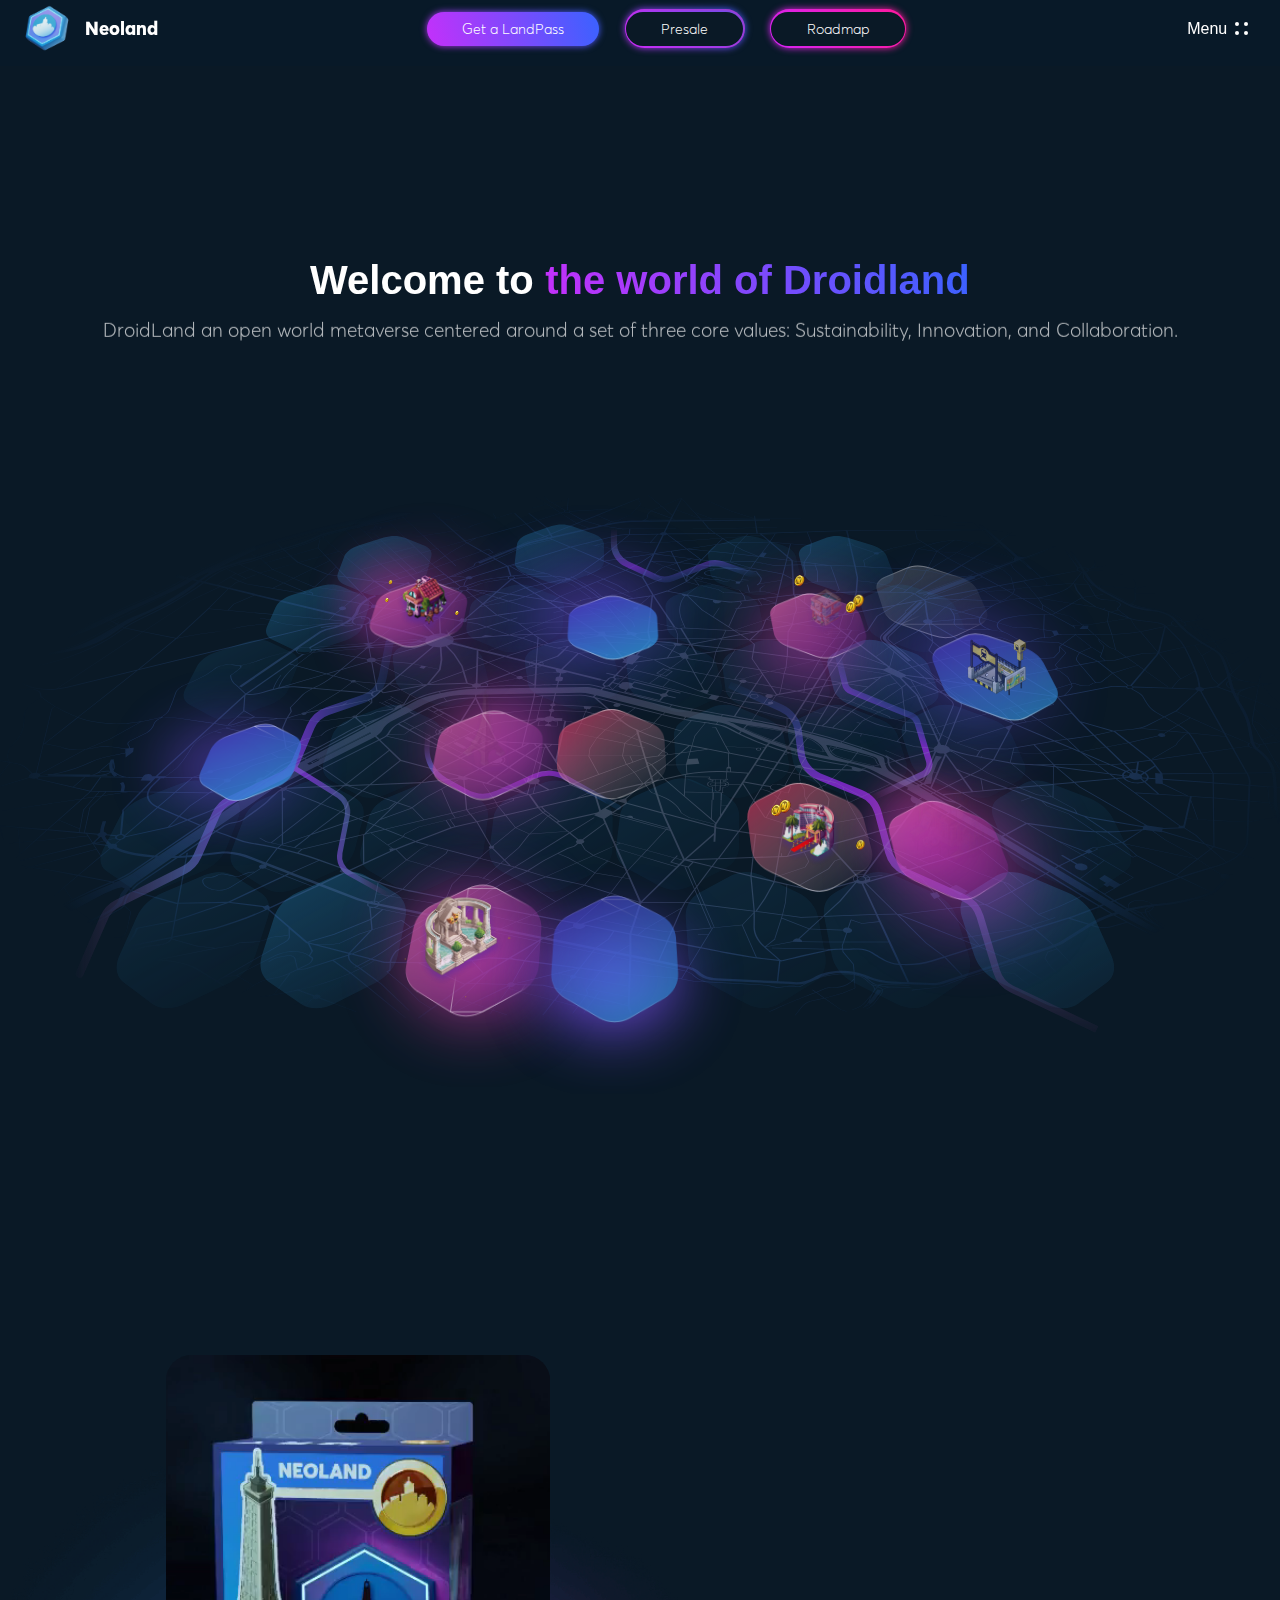
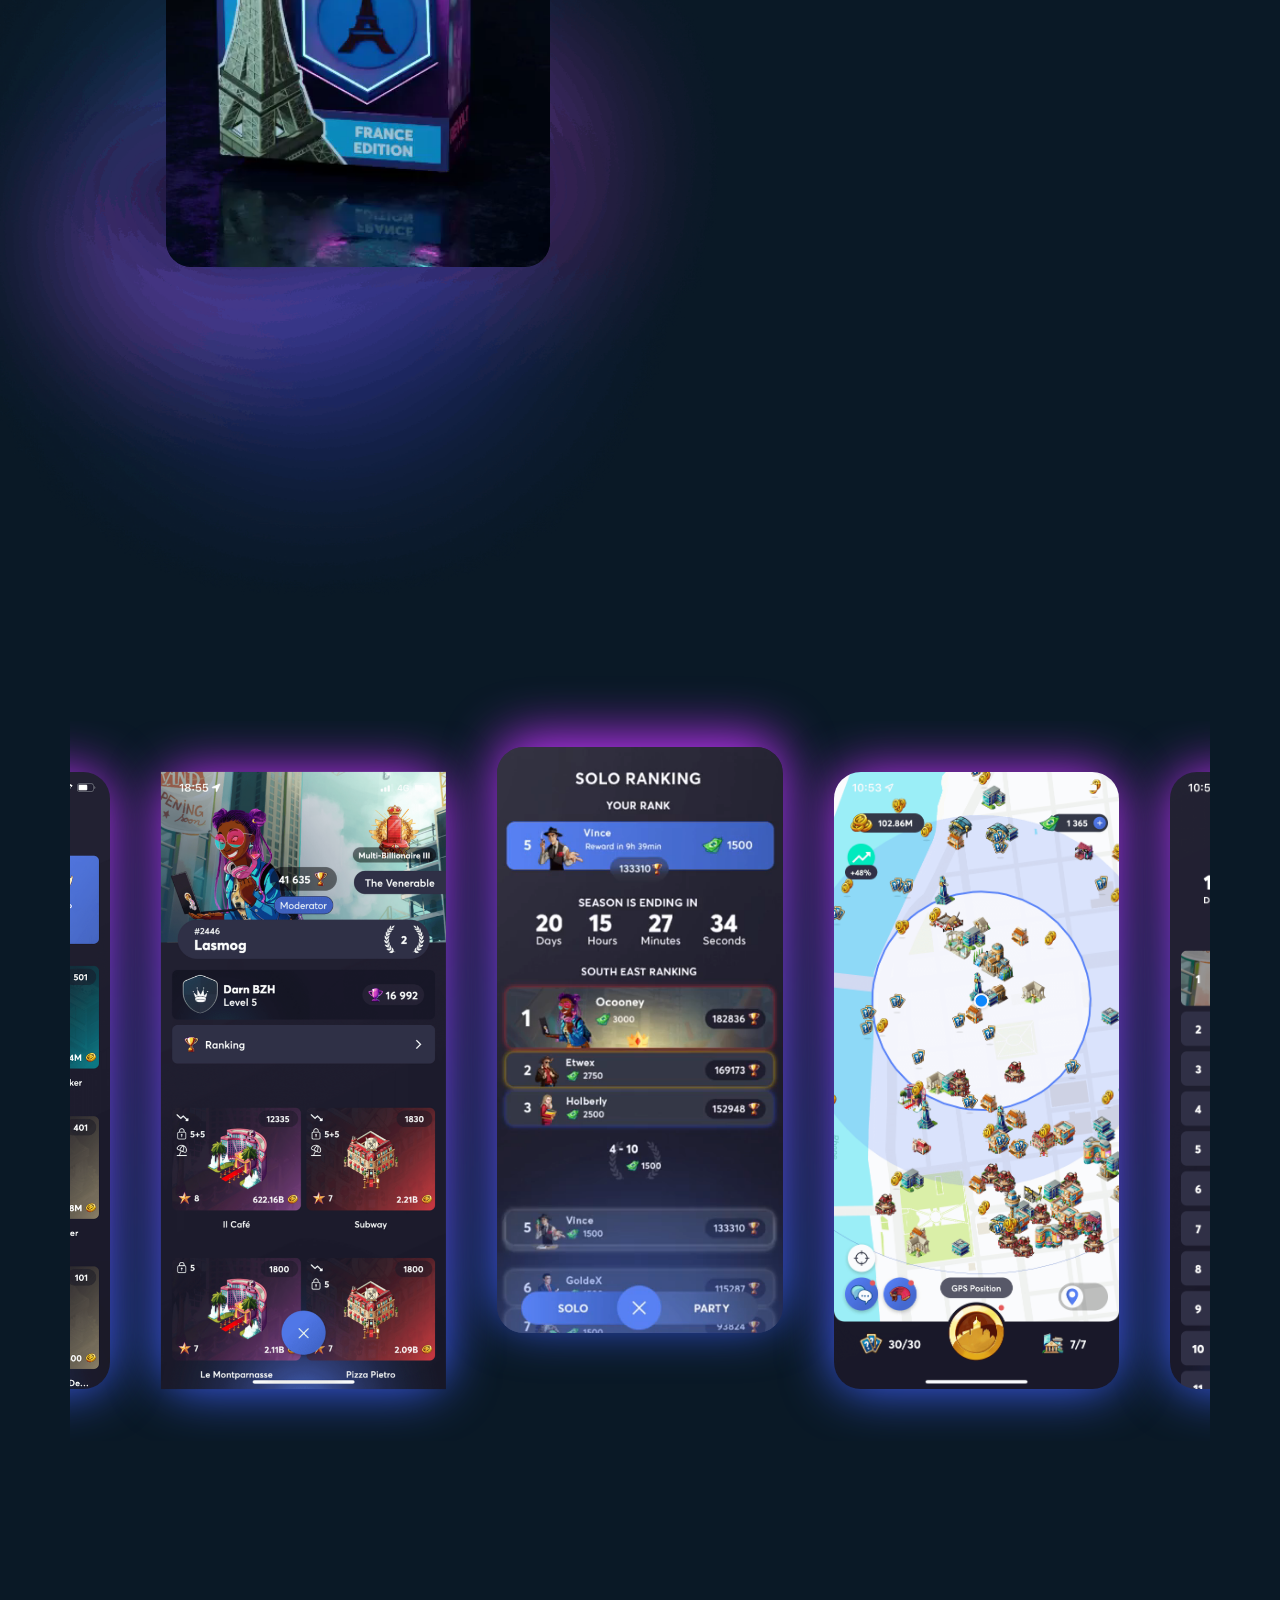
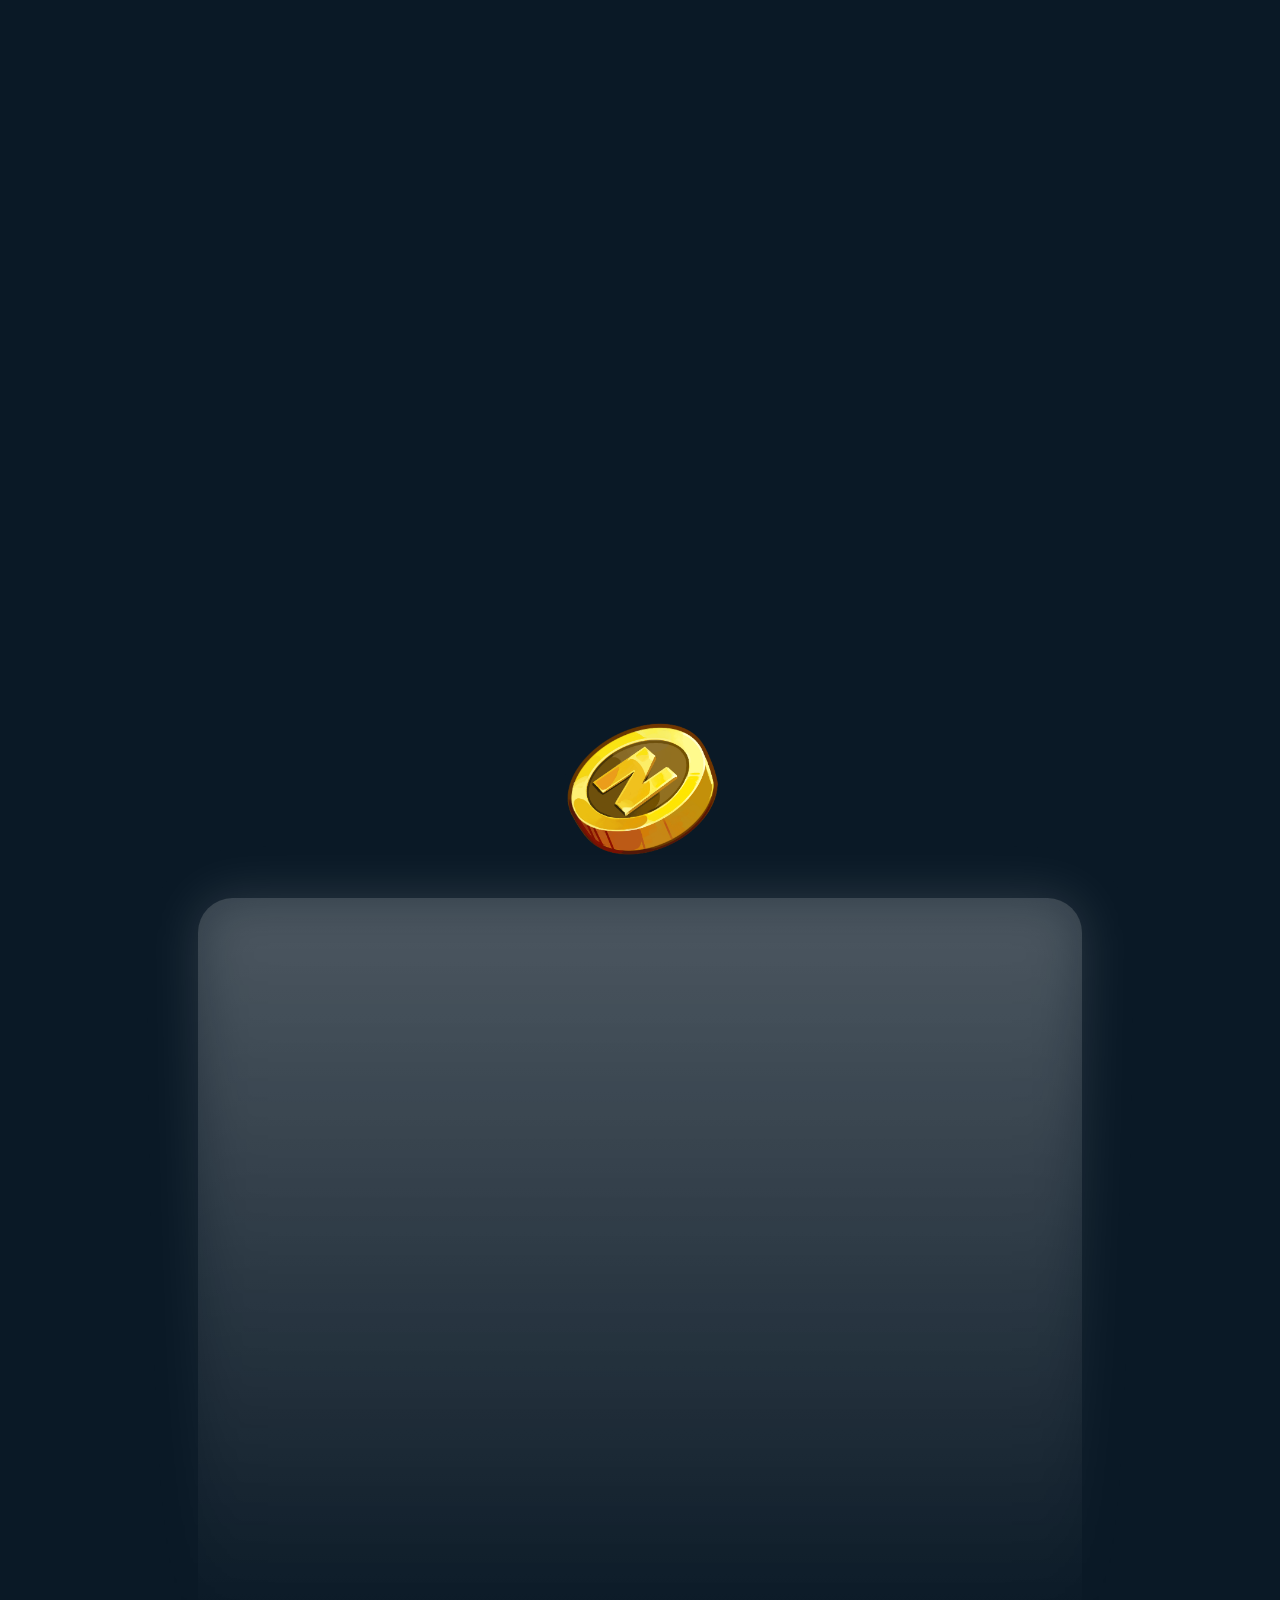
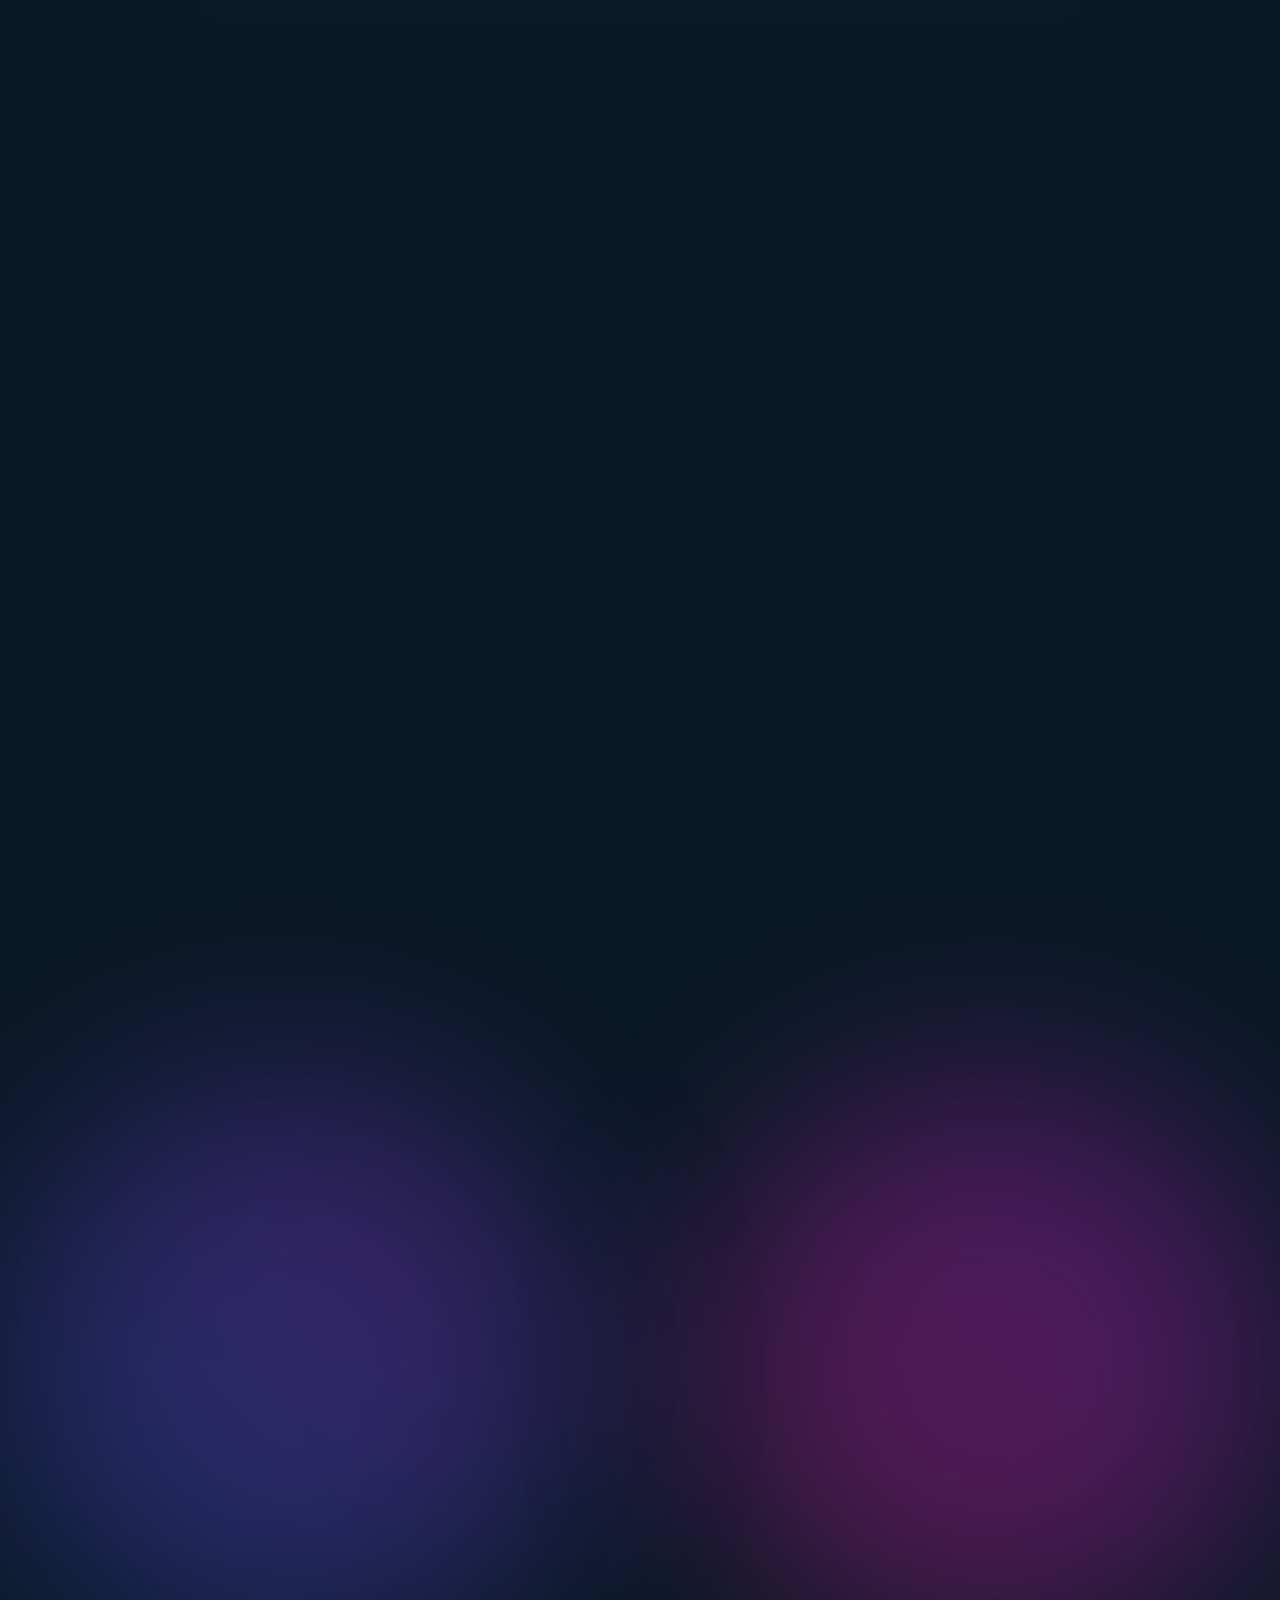
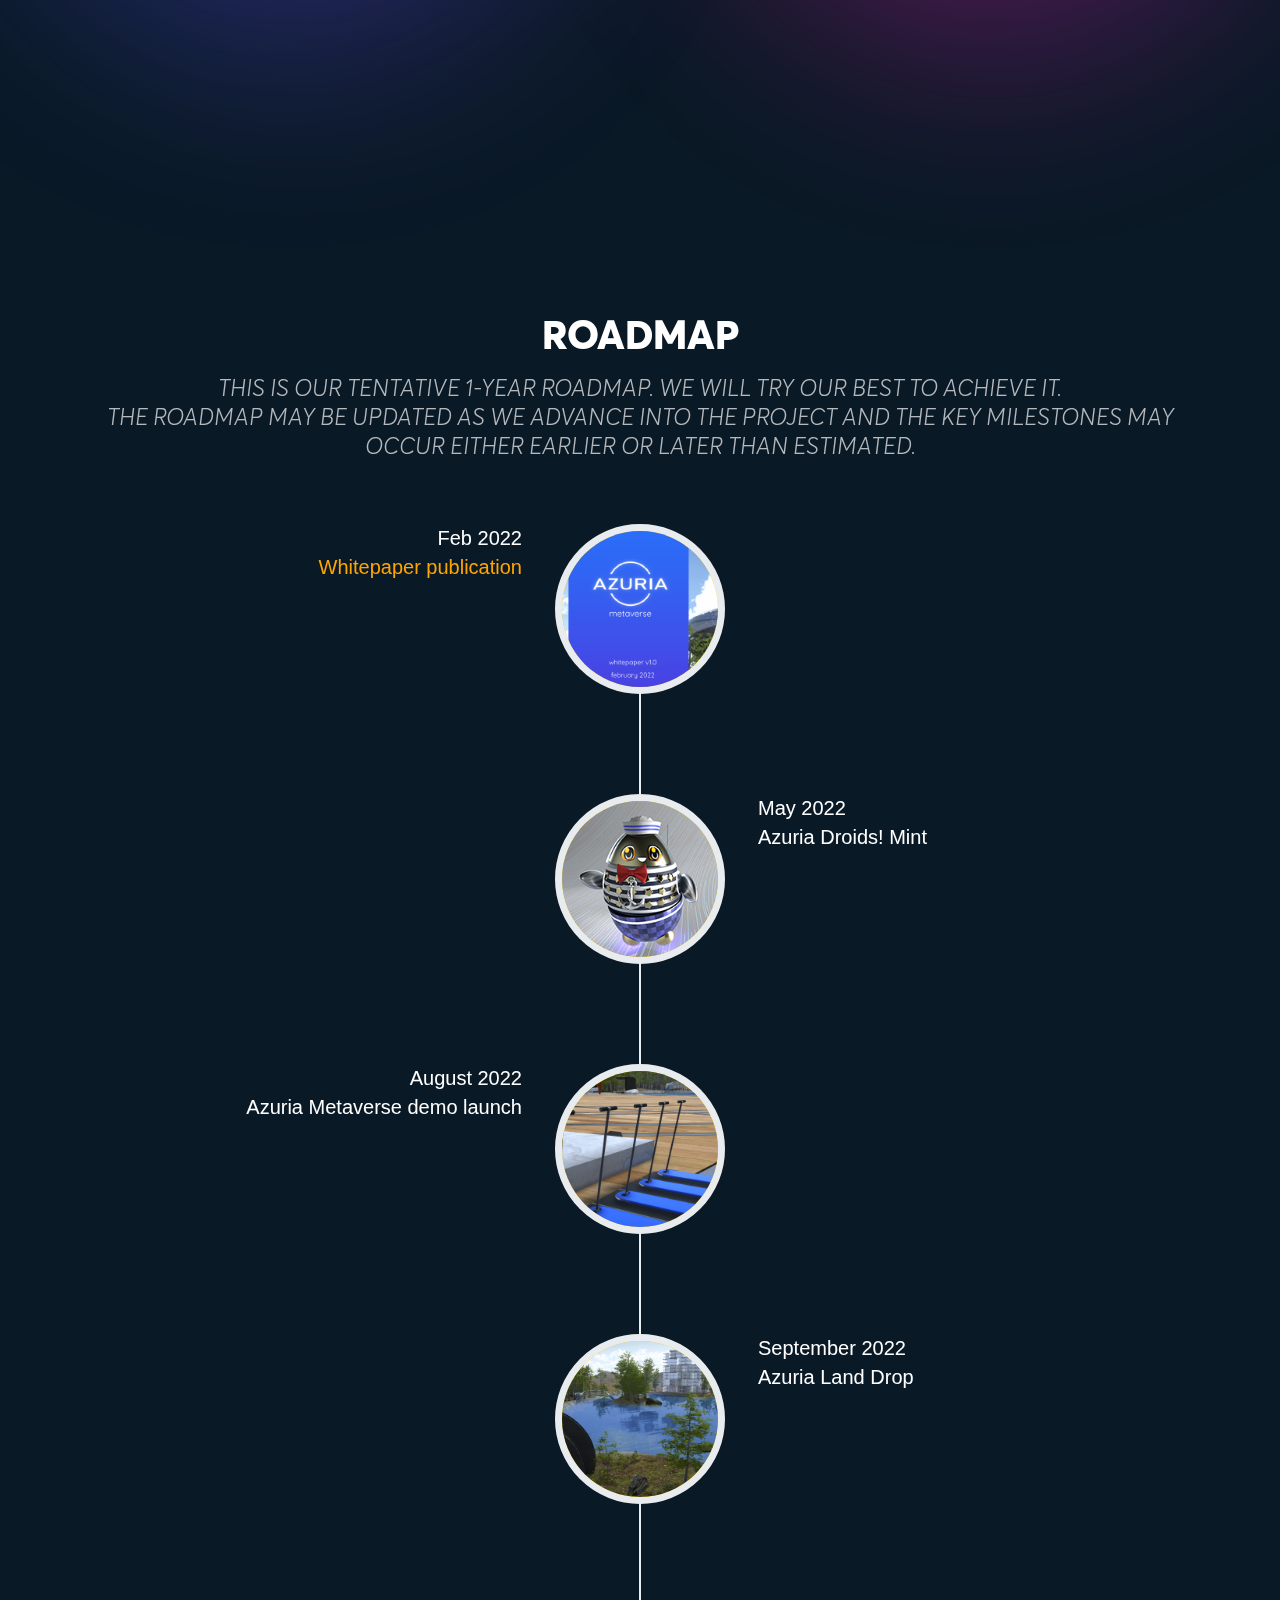
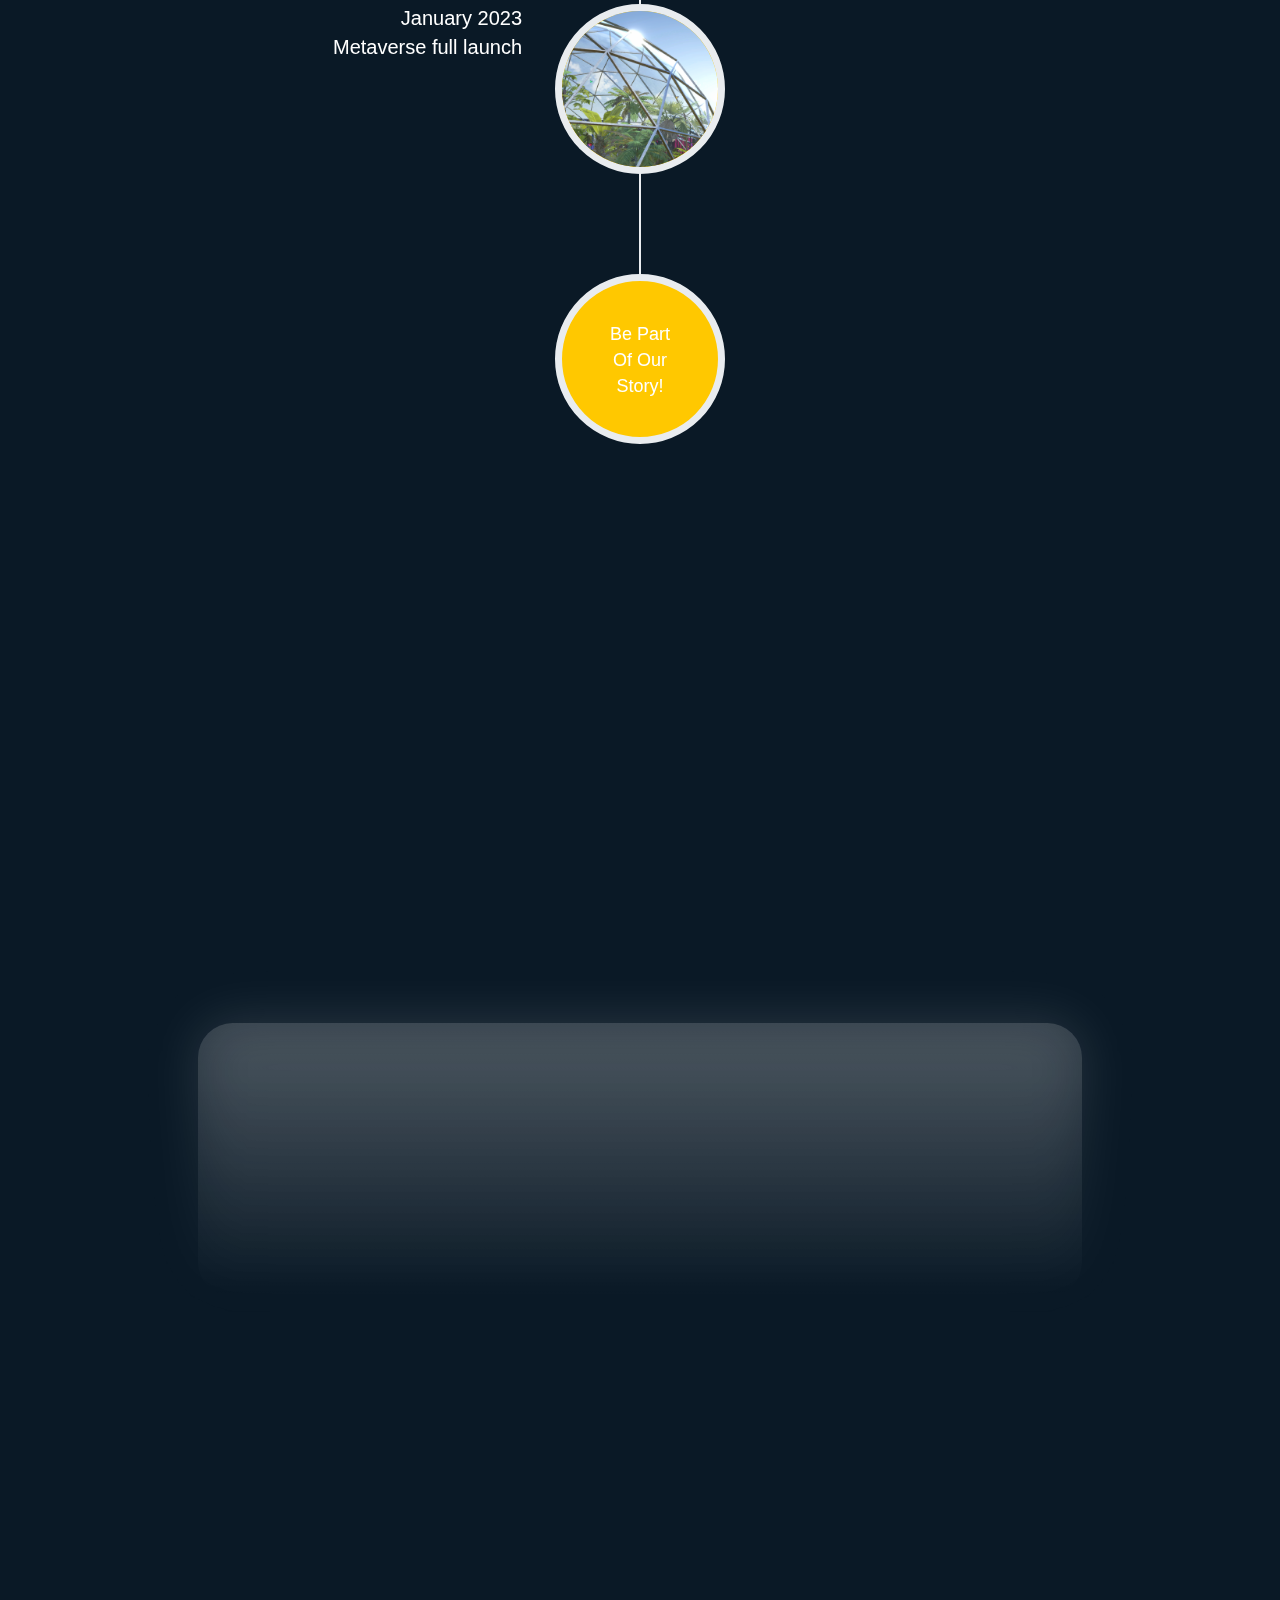
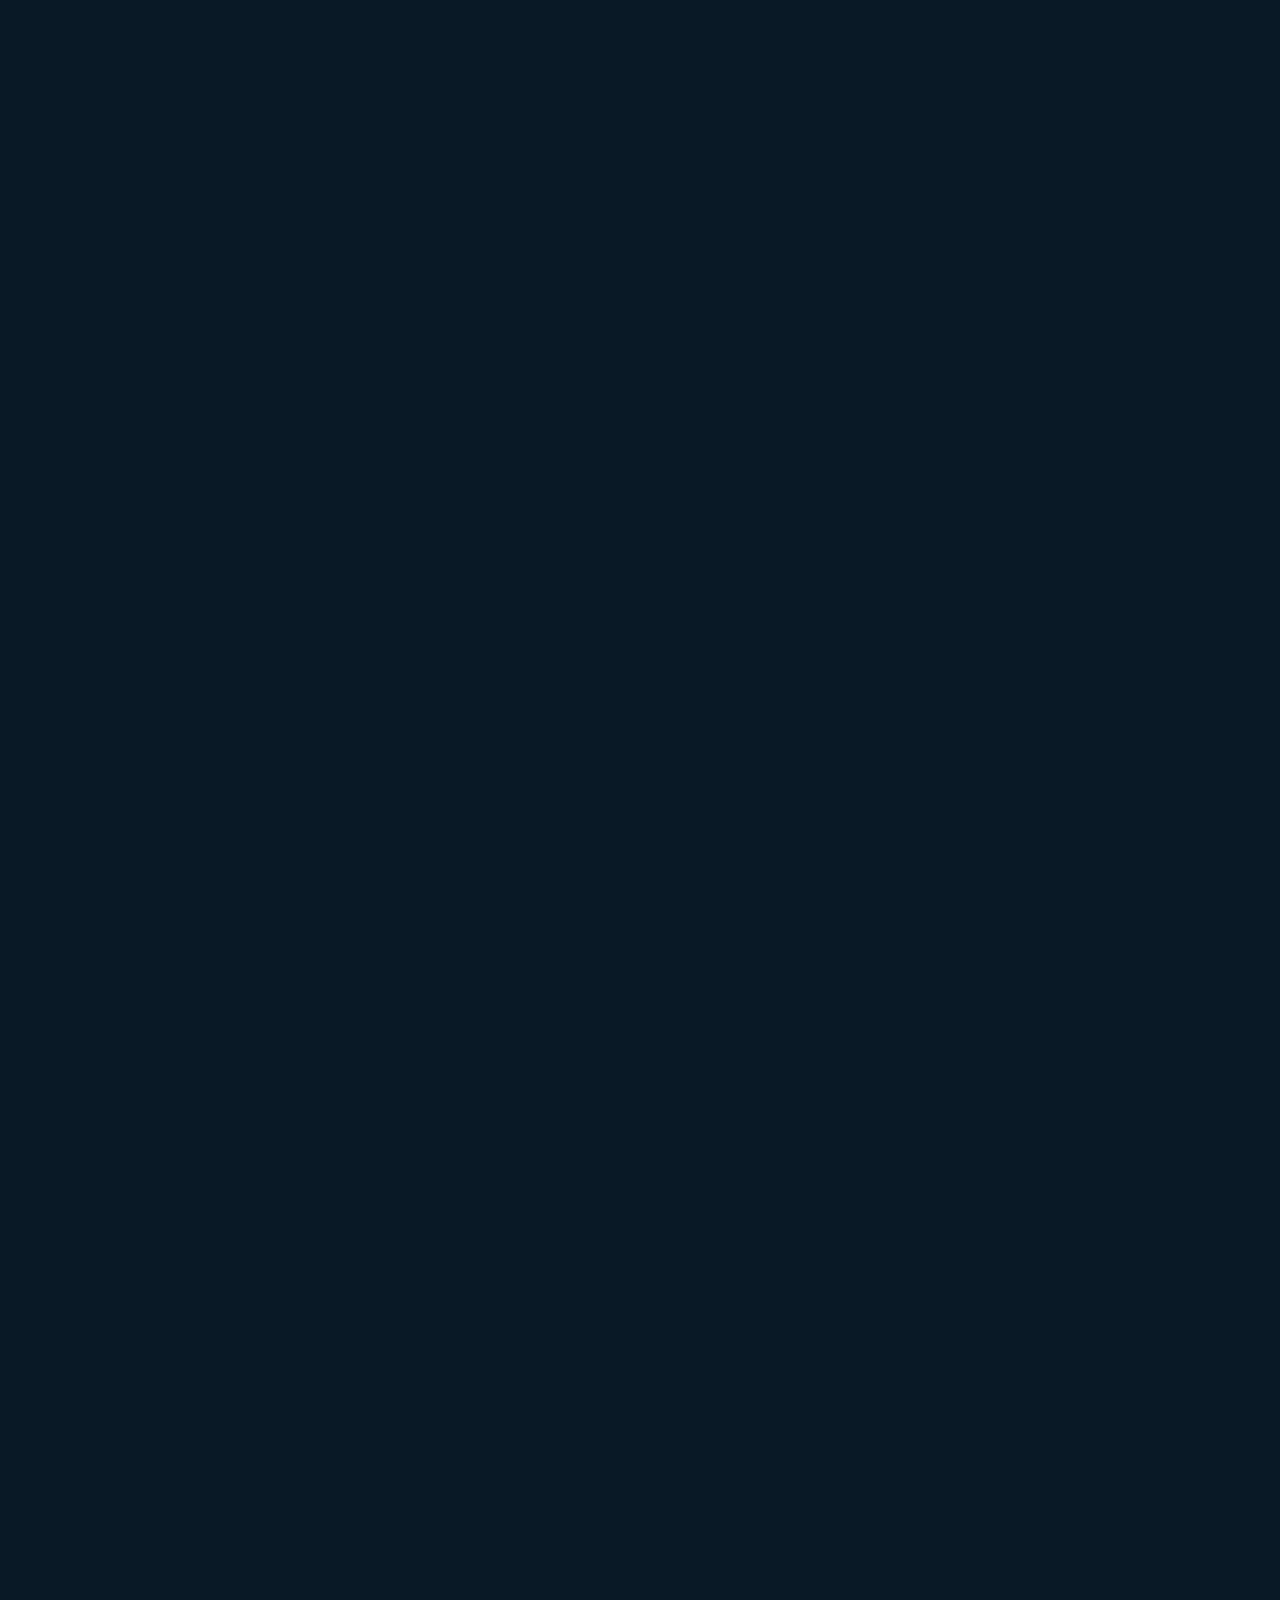
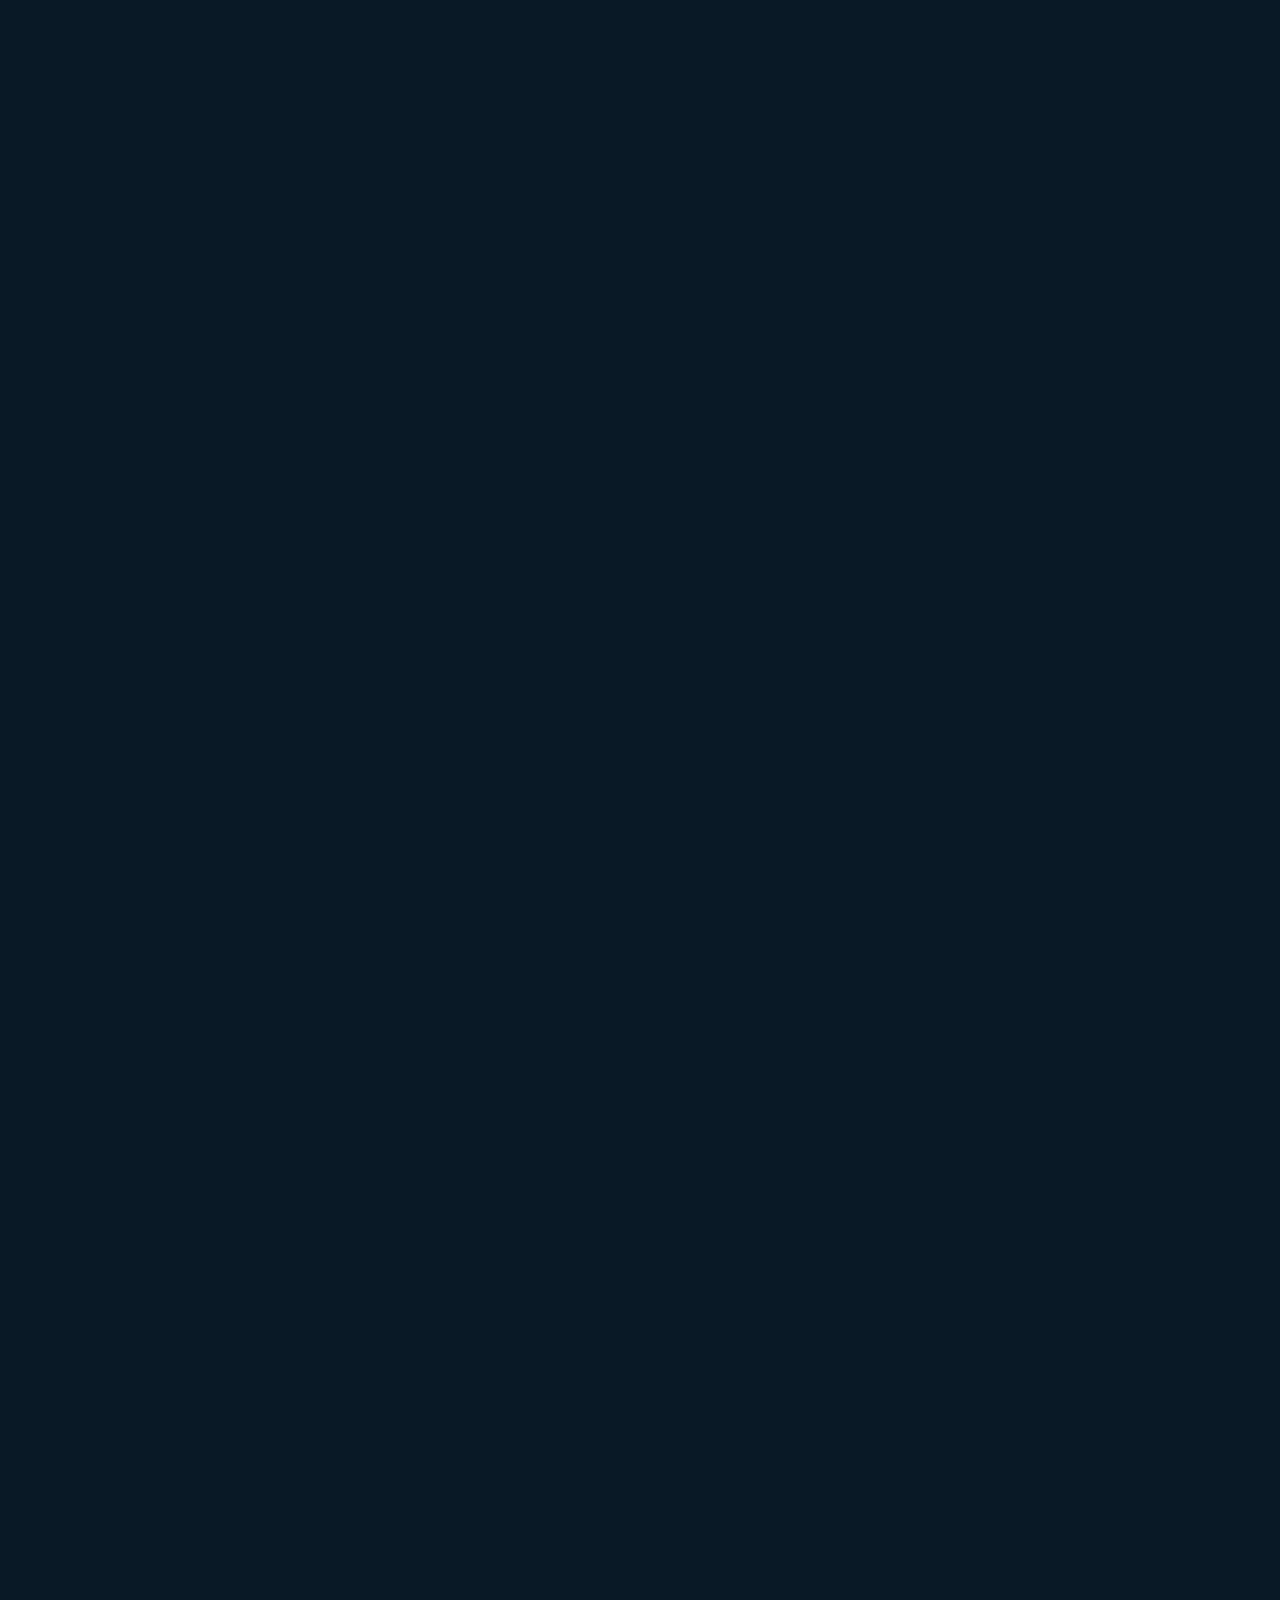
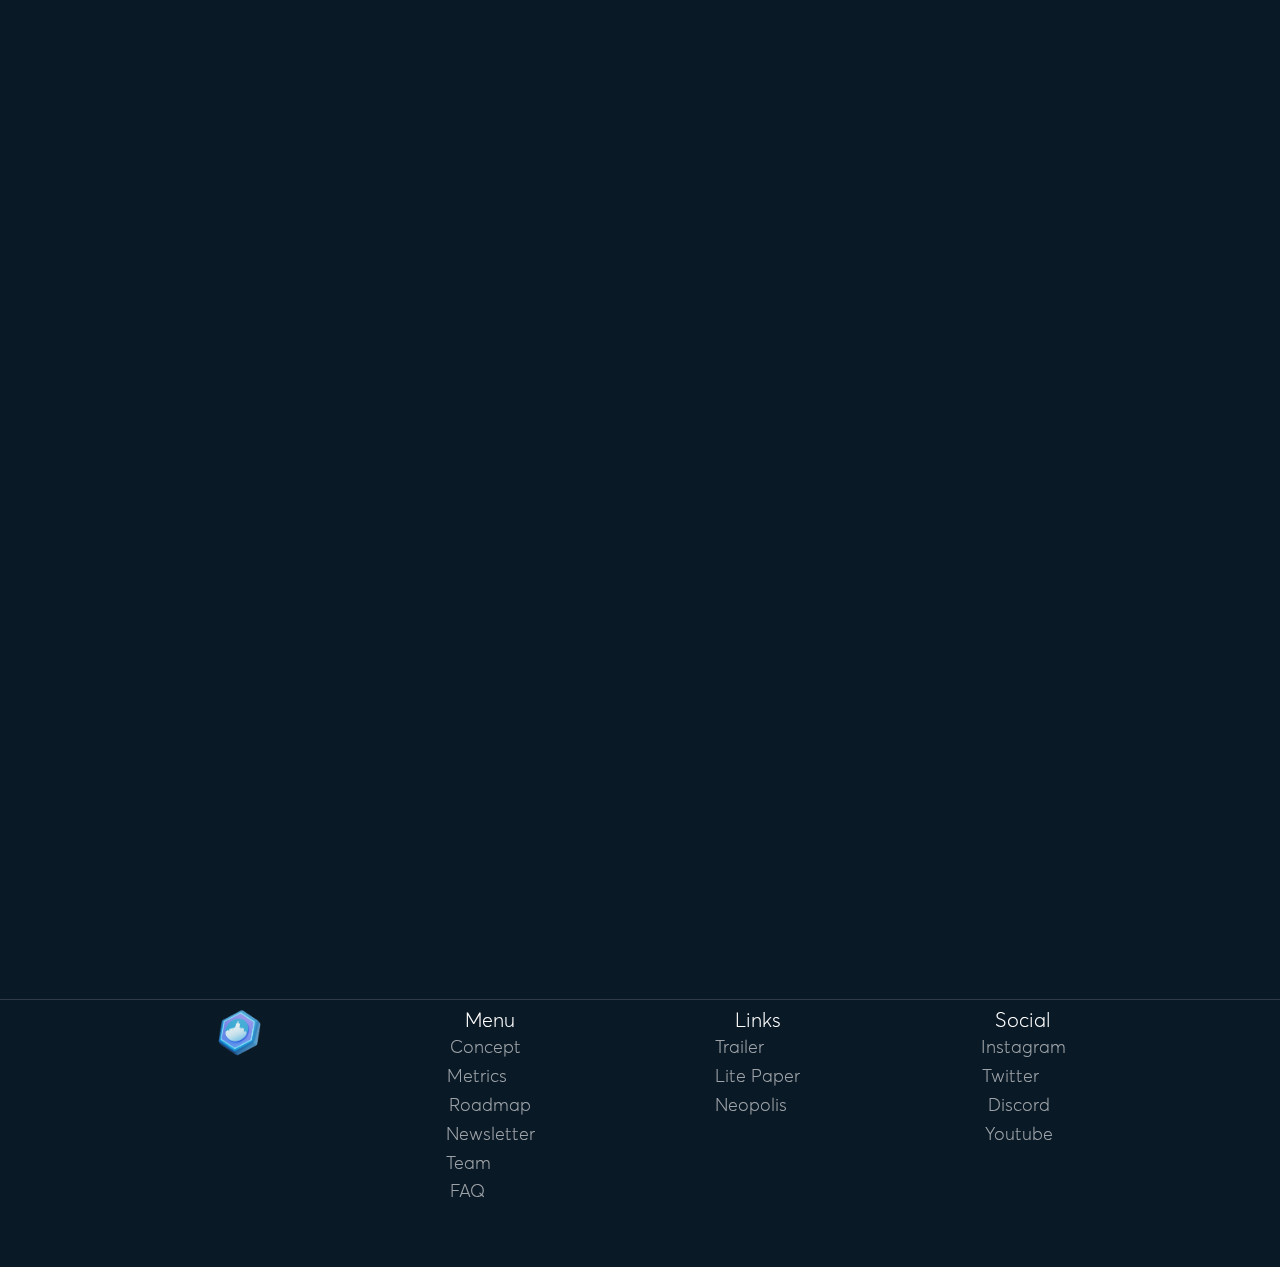
==== commit 229bf3e0: "create presale" ====
--- a/index.html
+++ b/index.html
@@ -24,6 +24,7 @@
 	<meta content="summary_large_image" name="twitter:card">
 	<meta content="width=device-width, initial-scale=1" name="viewport">
 	<meta content="L8j0gBeXKhD47XTKI3uggbVm4nm8le9us4fkHs_wGL0" name="google-site-verification">
+	<link href="css/styles-droids.css?v=12" rel="stylesheet" />
 	<link href="css/neoland-prod.66f7849fa.css" rel="stylesheet" type="text/css">
 	<script src="js/webfont.js" type="text/javascript"></script>
 	<script type="text/javascript">
@@ -207,8 +208,8 @@
 							<div class="social"><a data-w-id="c6a0b7bb-9de1-1377-8eb0-26e6f4f0e6f4"
 									href="https://twitter.com/NeopolisGameFR?ref_src=twsrc%5Egoogle%7Ctwcamp%5Eserp%7Ctwgr%5Eauthor"
 									target="_blank" class="social-link hover mr-1">Twitter</a><a
-									data-w-id="c6a0b7bb-9de1-1377-8eb0-26e6f4f0e6f6" href="https://discord.gg/rwRU84s"
-									target="_blank" class="social-link hover mr-1">Discord</a><a
+									data-w-id="c6a0b7bb-9de1-1377-8eb0-26e6f4f0e6f6" href="/presale"
+									target="_blank" class="social-link hover mr-1">Presale</a><a
 									data-w-id="c6a0b7bb-9de1-1377-8eb0-26e6f4f0e6f8"
 									href="https://www.youtube.com/channel/UCK29QsxnNOaMIIT1OEOKyeA" target="_blank"
 									class="social-link hover">Youtube</a></div>
@@ -239,7 +240,7 @@
 				<div class="blur"></div>
 			</div>
 			<div data-w-id="2612b51e-2107-9b91-3874-d1390f4155fe" class="container-btn mr-2 secondary"><a
-					href="http://discord.gg/neoland" class="btn btn-secondary nav w-button">Discord</a>
+					href="/presale" class="btn btn-secondary nav w-button">Presale</a>
 				<div class="blur"></div>
 			</div>
 			<div data-w-id="6a942f7e-0be6-a9c3-da28-d21f188f34df" class="container-btn secondary nav"><a href="#roadmap"
@@ -261,9 +262,9 @@
 		<section data-w-id="6b8711bd-c968-c85f-e53a-490609bfc713" class="section mt-12-5 main">
 			<div class="section-texte">
 				<h1 style="-webkit-transform:translate3d(0, 1em, 0) scale3d(1, 1, 1) rotateX(0) rotateY(0) rotateZ(0) skew(0, 0);-moz-transform:translate3d(0, 1em, 0) scale3d(1, 1, 1) rotateX(0) rotateY(0) rotateZ(0) skew(0, 0);-ms-transform:translate3d(0, 1em, 0) scale3d(1, 1, 1) rotateX(0) rotateY(0) rotateZ(0) skew(0, 0);transform:translate3d(0, 1em, 0) scale3d(1, 1, 1) rotateX(0) rotateY(0) rotateZ(0) skew(0, 0);opacity:0"
-					class="h1 title hero">Play with <span class="gradient-text">Real-world</span> Land</h1>
+					class="h1 title hero">Welcome to <span class="gradient-text">the world of Droidland</span></h1>
 				<p style="-webkit-transform:translate3d(0, 1em, 0) scale3d(1, 1, 1) rotateX(0) rotateY(0) rotateZ(0) skew(0, 0);-moz-transform:translate3d(0, 1em, 0) scale3d(1, 1, 1) rotateX(0) rotateY(0) rotateZ(0) skew(0, 0);-ms-transform:translate3d(0, 1em, 0) scale3d(1, 1, 1) rotateX(0) rotateY(0) rotateZ(0) skew(0, 0);transform:translate3d(0, 1em, 0) scale3d(1, 1, 1) rotateX(0) rotateY(0) rotateZ(0) skew(0, 0);opacity:0"
-					class="p mt-0-3 hero">in our Life-size Monopoly game</p>
+					class="p mt-0-3 hero">DroidLand an open world metaverse centered around a set of three core values: Sustainability, Innovation, and Collaboration.</p>
 				<div class="maptest mt-8"><img src="fonts/61f138d204b964a8424732ad_Map%20bg%20blue.svg" loading="lazy"
 						style="opacity:0" alt="Element map " class="img-bg"><img
 						src="fonts/61f13c3806ce627a12cc722a_First%20case%20blue.svg" loading="lazy"
@@ -447,11 +448,8 @@
 			<div class="section-left pass"><img src="images/61e6cfbe772946f85f1272e6_Asset%20LandPass%20France%203.png"
 					loading="lazy" alt="LandPass 3D France Neoland Game" class="section-left-img__eiffel"></div>
 			<div data-w-id="5805a8c2-c0a0-23ac-c437-7d06335815b3" style="opacity:0" class="section-right ml-2">
-				<h2 class="h2 mb-1-5">Get your Neoland</h2>
-				<p class="p mw-80 text-right">In Neoland, players own, manage real-world land parcels that measure 737
-					000 sqm. Owners can add, customize buildings and organize events in their lands.<br>‍<br><br>The
-					first drop is <strong>collection of 10 000 LandPasses.</strong><br>They give priority to claiming
-					Neolands on the map.</p>
+				<h2 class="h2 mb-1-5">DroiLand</h2>
+				<p class="p mw-80 text-right">Droids are mechanical robots that live in the DroidLand Metaverse.<br>‍<br><br>They represent the original founding community of DroidLand and come with perks like automatic WL to Land Drop and access to exclusive content. Droid is also playable in a 3D world that will be launching soon!.</p>
 				<div data-w-id="66666482-2061-8386-9c5c-434523f7ed39"
 					style="-webkit-transform:translate3d(0, 0, 0) scale3d(1, 1, 1) rotateX(0) rotateY(0) rotateZ(0) skew(0, 0);-moz-transform:translate3d(0, 0, 0) scale3d(1, 1, 1) rotateX(0) rotateY(0) rotateZ(0) skew(0, 0);-ms-transform:translate3d(0, 0, 0) scale3d(1, 1, 1) rotateX(0) rotateY(0) rotateZ(0) skew(0, 0);transform:translate3d(0, 0, 0) scale3d(1, 1, 1) rotateX(0) rotateY(0) rotateZ(0) skew(0, 0)"
 					class="container-btn third mt-4 width tablette"><a href="http://fractal.is/neoland" target="_blank"
@@ -517,9 +515,9 @@
 			<div class="container-h1 pb-1">
 				<h1 data-w-id="591edaca-e60c-dea6-4207-7ebbc6c6066c"
 					style="-webkit-transform:translate3d(0, 2.3em, 0) scale3d(1, 1, 1) rotateX(0) rotateY(0) rotateZ(0) skew(0, 0);-moz-transform:translate3d(0, 2.3em, 0) scale3d(1, 1, 1) rotateX(0) rotateY(0) rotateZ(0) skew(0, 0);-ms-transform:translate3d(0, 2.3em, 0) scale3d(1, 1, 1) rotateX(0) rotateY(0) rotateZ(0) skew(0, 0);transform:translate3d(0, 2.3em, 0) scale3d(1, 1, 1) rotateX(0) rotateY(0) rotateZ(0) skew(0, 0);opacity:0"
-					class="h1 text-center mw-90">Increase your land popularity in our <span class="gradient-text">free
-						to play</span> game Neopolis<br></h1>
-				<div class="btns_wrapper"><a
+					class="h1 text-center mw-90">DroidLand will offer a marketplace where <span class="gradient-text">users can buy and sell
+						NFT </span> represents the world's assets.<br></h1>
+				<!-- <div class="btns_wrapper"><a
 						href="https://play.google.com/store/apps/details?id=com.revolt.metropolis_game"
 						class="w-inline-block"><img src="images/626653497bba3f3c38feb928_play_store_badge.png"
 							width="230" sizes="(max-width: 479px) 100vw, 229.9921875px"
@@ -528,7 +526,7 @@
 " class="image-49"></a><a href="https://apps.apple.com/us/app/neopolis-the-reality-game/id1459644248?l=fr&amp;ls=1"
 						class="w-inline-block"><img
 							src="fonts/5d4041812bc0d0a3bbf364ef_Download_on_the_App_Store_Badge_FR_RGB_blk_100517.svg"
-							width="195" alt class="image-50"></a></div>
+							width="195" alt class="image-50"></a></div> -->
 			</div>
 			<div class="container mt-9 pb-1">
 				<div class="screen-wrapper">
@@ -791,7 +789,7 @@
 			<div class="section-texte">
 				<h2 data-w-id="6e594818-294f-a8d8-0298-d82ae914d6b1"
 					style="-webkit-transform:translate3d(0, 2.3em, 0) scale3d(1, 1, 1) rotateX(0) rotateY(0) rotateZ(0) skew(0, 0);-moz-transform:translate3d(0, 2.3em, 0) scale3d(1, 1, 1) rotateX(0) rotateY(0) rotateZ(0) skew(0, 0);-ms-transform:translate3d(0, 2.3em, 0) scale3d(1, 1, 1) rotateX(0) rotateY(0) rotateZ(0) skew(0, 0);transform:translate3d(0, 2.3em, 0) scale3d(1, 1, 1) rotateX(0) rotateY(0) rotateZ(0) skew(0, 0);opacity:0"
-					class="h1 text-center metric">Some <span class="gradient-text">metrics</span></h2>
+					class="h1 text-center metric">Token<span class="gradient-text">omics</span></h2>
 				<p data-w-id="8eb20325-760b-157a-09f2-f162b4a55f56"
 					style="-webkit-transform:translate3d(0, 2.3em, 0) scale3d(1, 1, 1) rotateX(0) rotateY(0) rotateZ(0) skew(0, 0);-moz-transform:translate3d(0, 2.3em, 0) scale3d(1, 1, 1) rotateX(0) rotateY(0) rotateZ(0) skew(0, 0);-ms-transform:translate3d(0, 2.3em, 0) scale3d(1, 1, 1) rotateX(0) rotateY(0) rotateZ(0) skew(0, 0);transform:translate3d(0, 2.3em, 0) scale3d(1, 1, 1) rotateX(0) rotateY(0) rotateZ(0) skew(0, 0);opacity:0"
 					class="p mt-0-3"> </p>
@@ -832,11 +830,12 @@
 			</div>
 			<div id="trailer" class="container-video mt-7-71">
 				<div class="neoland-trailer w-embed">
-					<div class="js-player" data-plyr-provider="youtube" data-plyr-embed-id="L0HpmylgcDU"></div>
+					<img src="" alt="">
+					<!-- <div class="js-player" data-plyr-provider="youtube" data-plyr-embed-id="L0HpmylgcDU"></div> -->
 				</div>
 			</div>
 		</section>
-		<section id="roadmap" class="section mt-14">
+		<!-- <section id="roadmap" class="section mt-14">
 			<div class="container">
 				<p data-w-id="c758a10f-6528-49ec-8fdf-cbcdaebec520" style="opacity:0" class="p _3em _5em">Roadmap
 					changes may be decided by the community</p>
@@ -1005,7 +1004,80 @@
 					</div>
 				</div>
 			</div>
-		</section>
+		</section> -->
+		<section class="page-section" id="roadmap">
+            <div class="container" id="roadmap-container">
+                <div class="text-center">
+                    <h2 class="section-heading text-uppercase">Roadmap</h2>
+                    <h3 class="section-subheading">
+                      <p>This is our tentative 1-year roadmap. We will try our best to achieve it.</p>
+                      <p>The roadmap may be updated as we advance into the project and the key milestones may occur either earlier or later than estimated.</p></h3>
+                </div>
+                <ul class="timeline">
+                    <li>
+                        <div class="timeline-image"><img class="rounded-circle img-fluid" src="assets/img/roadmap/whitepaper.png" alt="..." /></div>
+                        <div class="timeline-panel">
+                            <div class="timeline-heading">
+                                <h4>Feb 2022</h4>
+                                <h4 class="subheading done"><i class="fas fa-check"></i> Whitepaper publication</h4>
+                            </div>
+                            <div class="timeline-body"><p class="text-muted"></p></div>
+                        </div>
+                    </li>
+                    <li class="timeline-inverted">
+                        <div class="timeline-image"><img class="rounded-circle img-fluid" src="assets/img/roadmap/droid-drop.png" alt="..." /></div>
+                        <div class="timeline-panel">
+                            <div class="timeline-heading">
+                                <h4>May 2022</h4>
+                                <h4 class="subheading">Azuria Droids! Mint</h4>
+                            </div>
+                            <div class="timeline-body"><p class="text-muted"></p></div>
+                        </div>
+                    </li>
+                    <li>
+                        <div class="timeline-image"><img class="rounded-circle img-fluid" src="assets/img/roadmap/demo.png" alt="..." /></div>
+                        <div class="timeline-panel">
+                            <div class="timeline-heading">
+                                <h4>August 2022</h4>
+                                <h4 class="subheading">Azuria Metaverse demo launch</h4>
+                            </div>
+                            <div class="timeline-body"><p class="text-muted"></p></div>
+                        </div>
+                    </li>
+                    <li class="timeline-inverted">
+                        <div class="timeline-image"><img class="rounded-circle img-fluid" src="assets/img/roadmap/land-drop.png" alt="..." /></div>
+                        <div class="timeline-panel">
+                            <div class="timeline-heading">
+                                <h4>September 2022</h4>
+                                <h4 class="subheading">Azuria Land Drop</h4>
+                            </div>
+                            <div class="timeline-body"><p class="text-muted"></p></div>
+                        </div>
+                    </li>
+                    <li>
+                        <div class="timeline-image"><img class="rounded-circle img-fluid" src="assets/img/roadmap/full-world.png" alt="..." /></div>
+                        <div class="timeline-panel">
+                            <div class="timeline-heading">
+                                <h4>January 2023</h4>
+                                <h4 class="subheading">Metaverse full launch</h4>
+                            </div>
+                            <div class="timeline-body"><p class="text-muted"></p></div>
+                        </div>
+                    </li>
+                    <li class="timeline-inverted">
+                        <div class="timeline-image">
+                            <h4>
+                                Be Part
+                                <br />
+                                Of Our
+                                <br />
+                                Story!
+                            </h4>
+                        </div>
+                    </li>
+                </ul>
+            </div>
+        </section>
 		<section id="Newsletter" class="section mt-20">
 			<div class="container">
 				<div class="newsletter-wrapper">
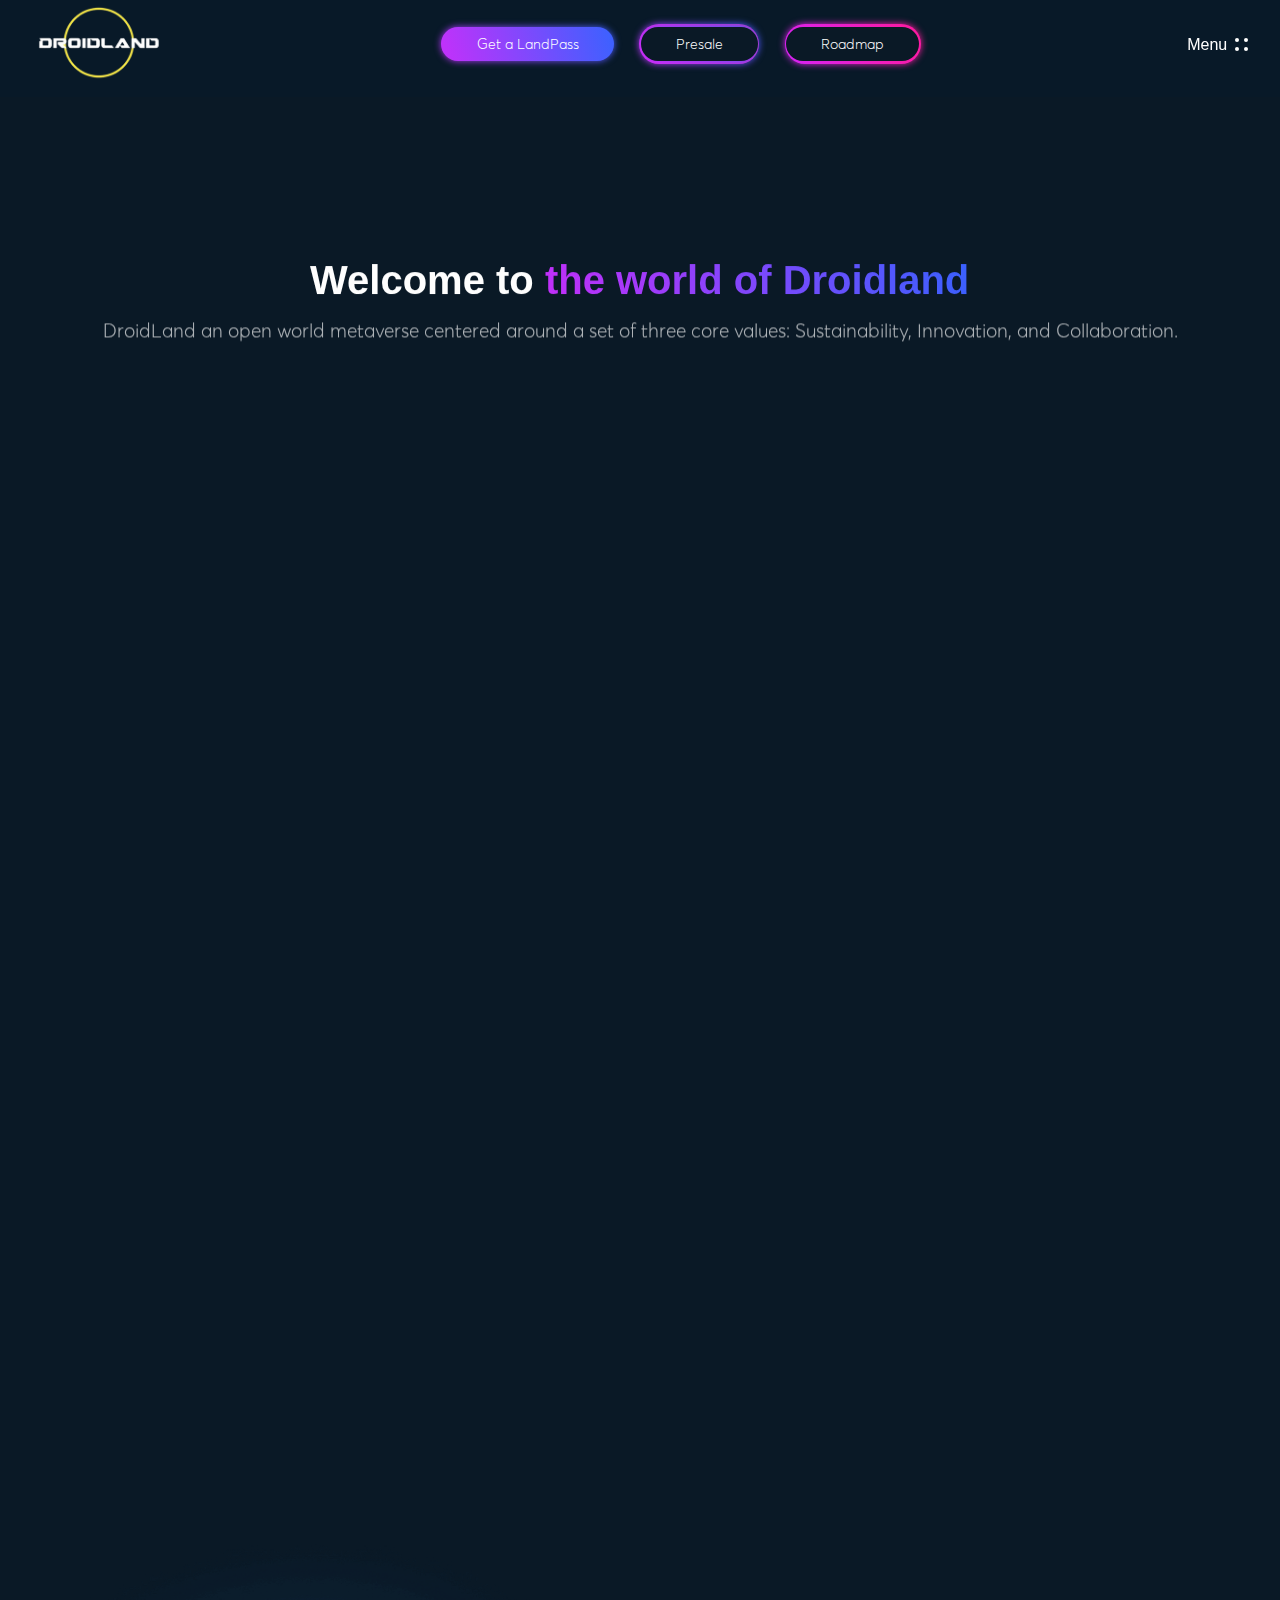
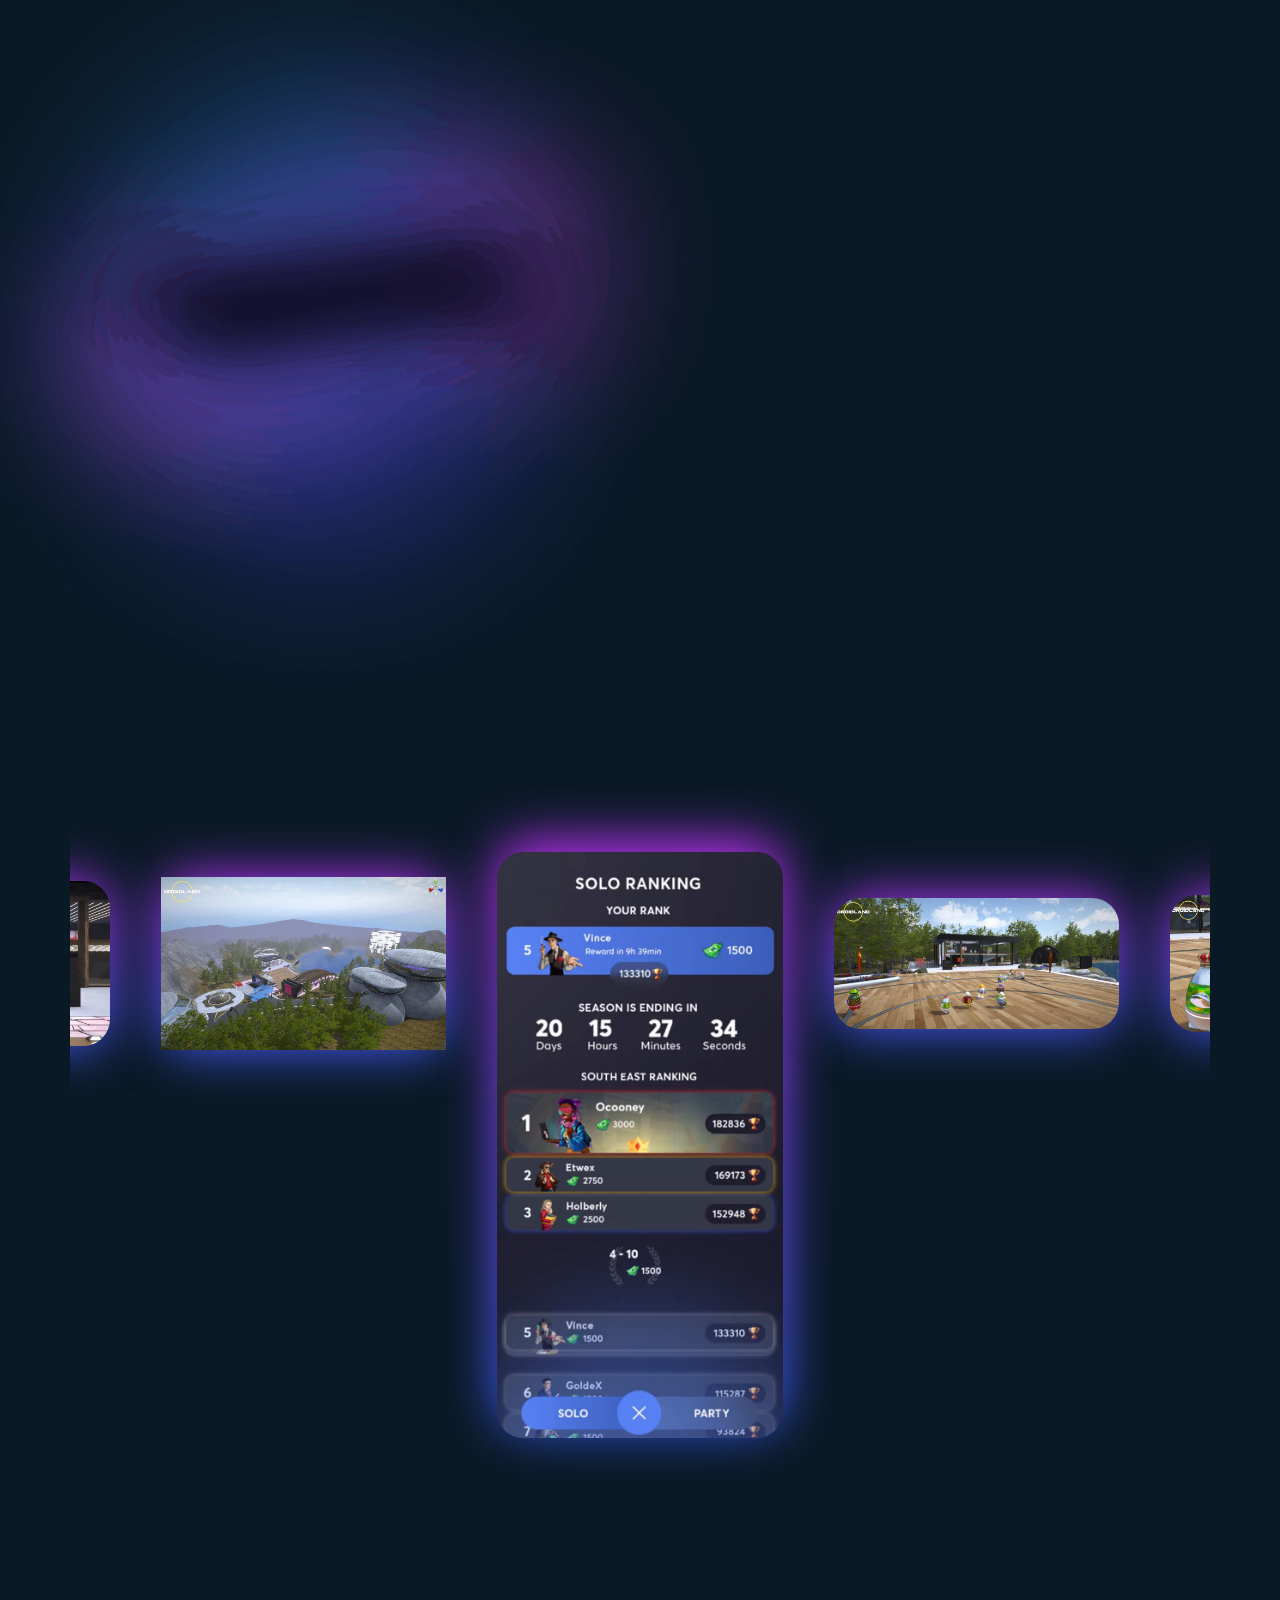
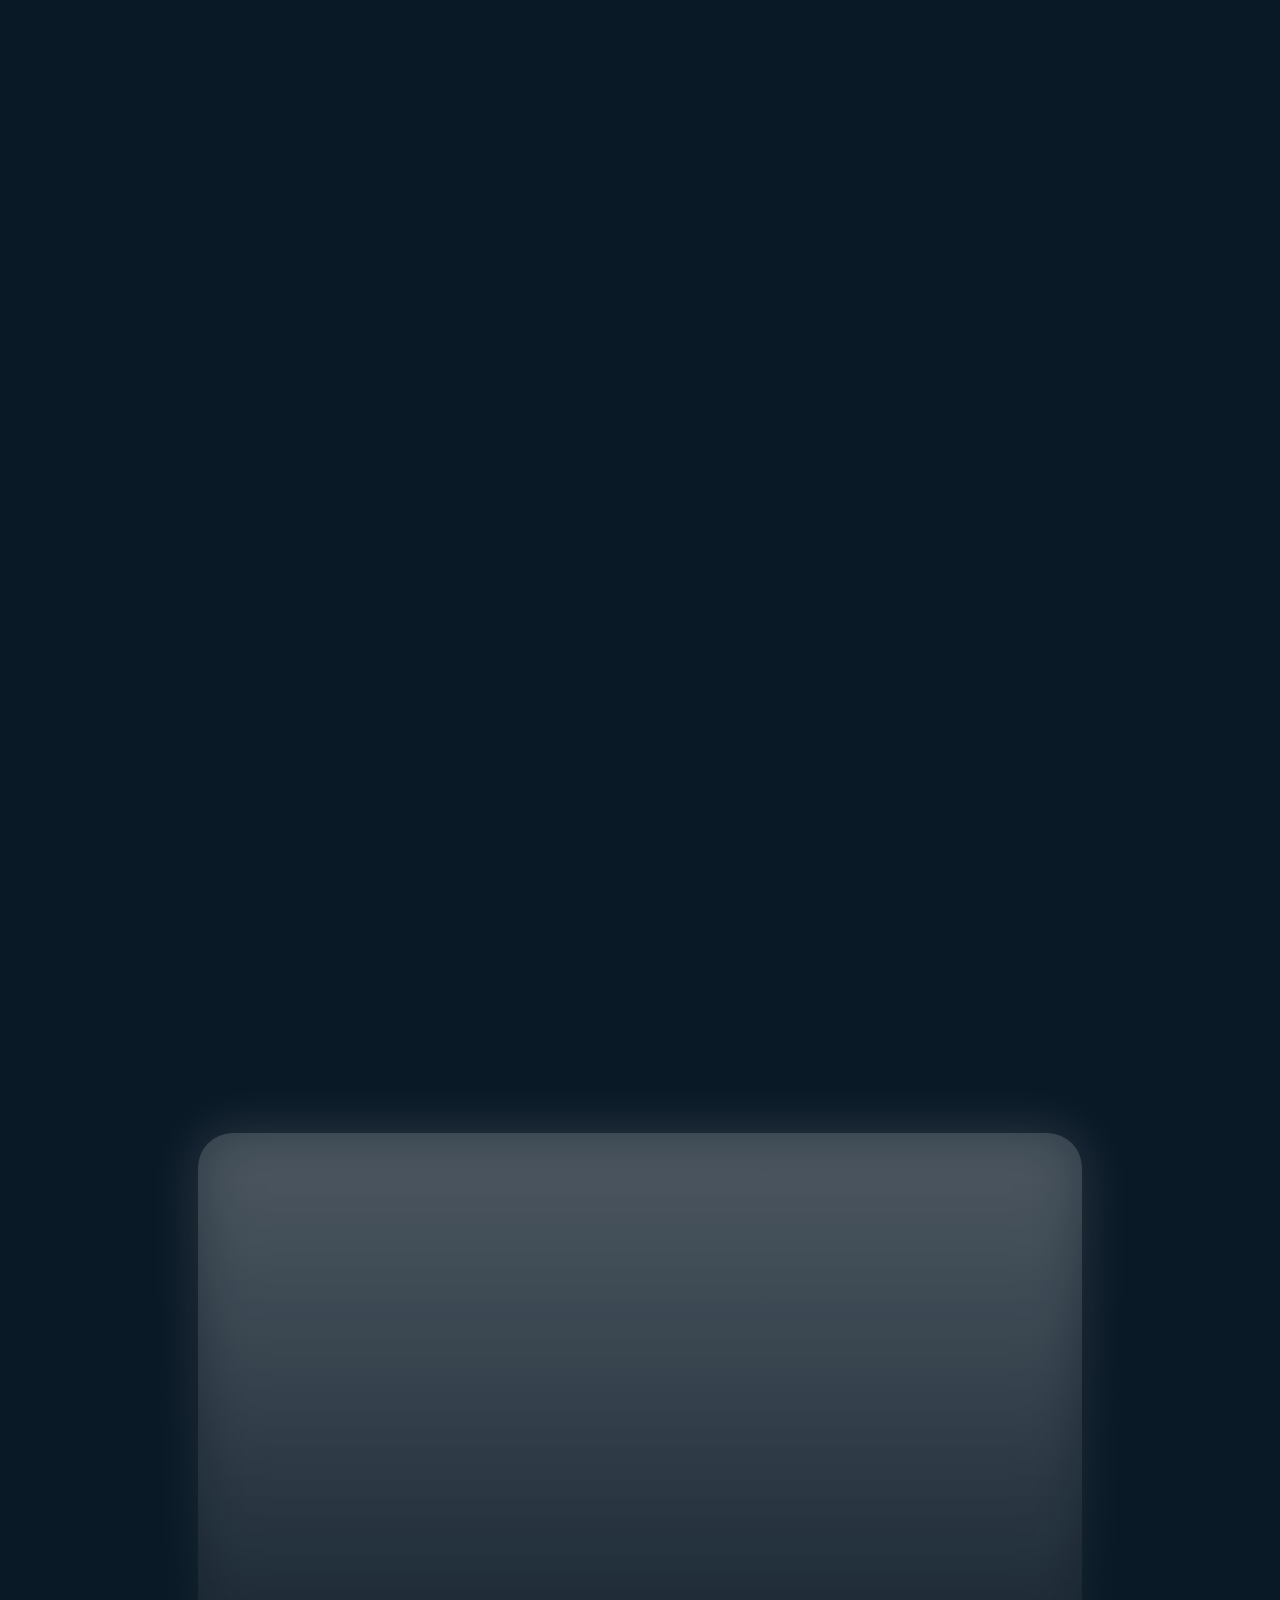
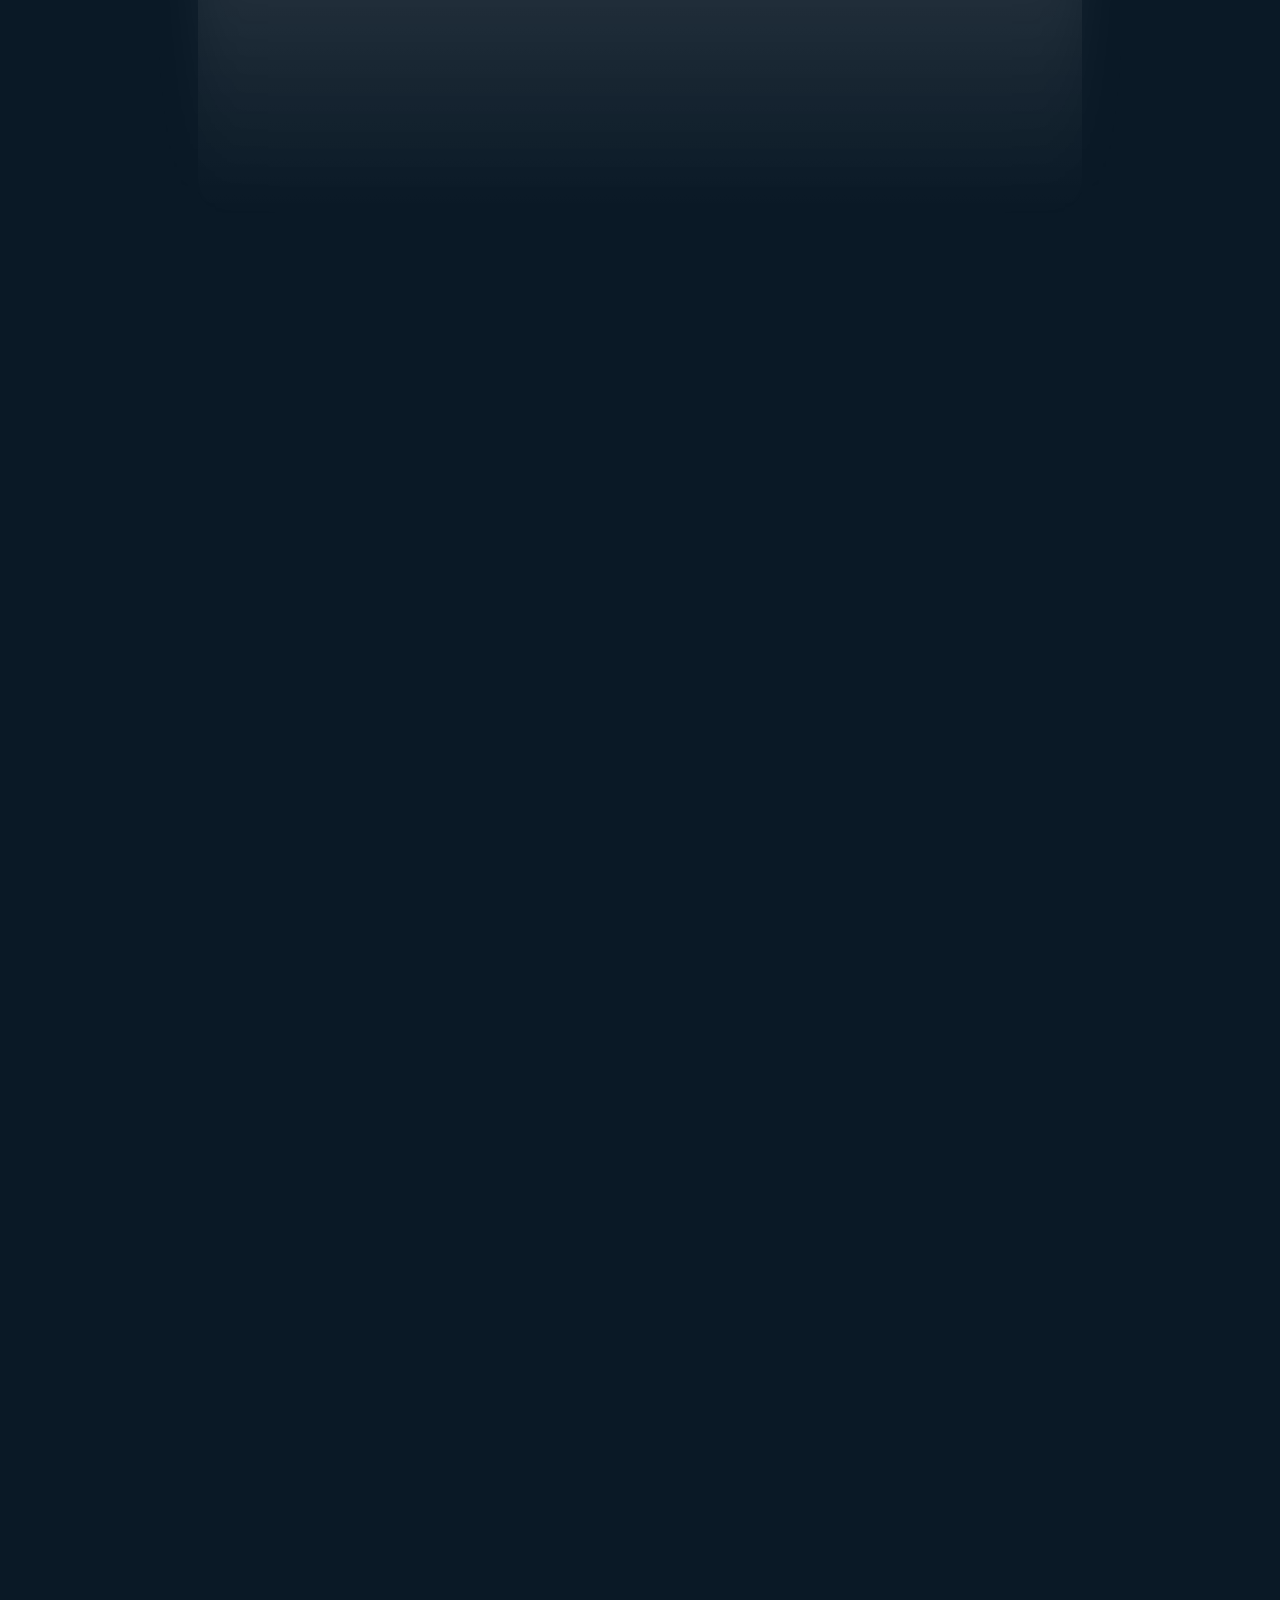
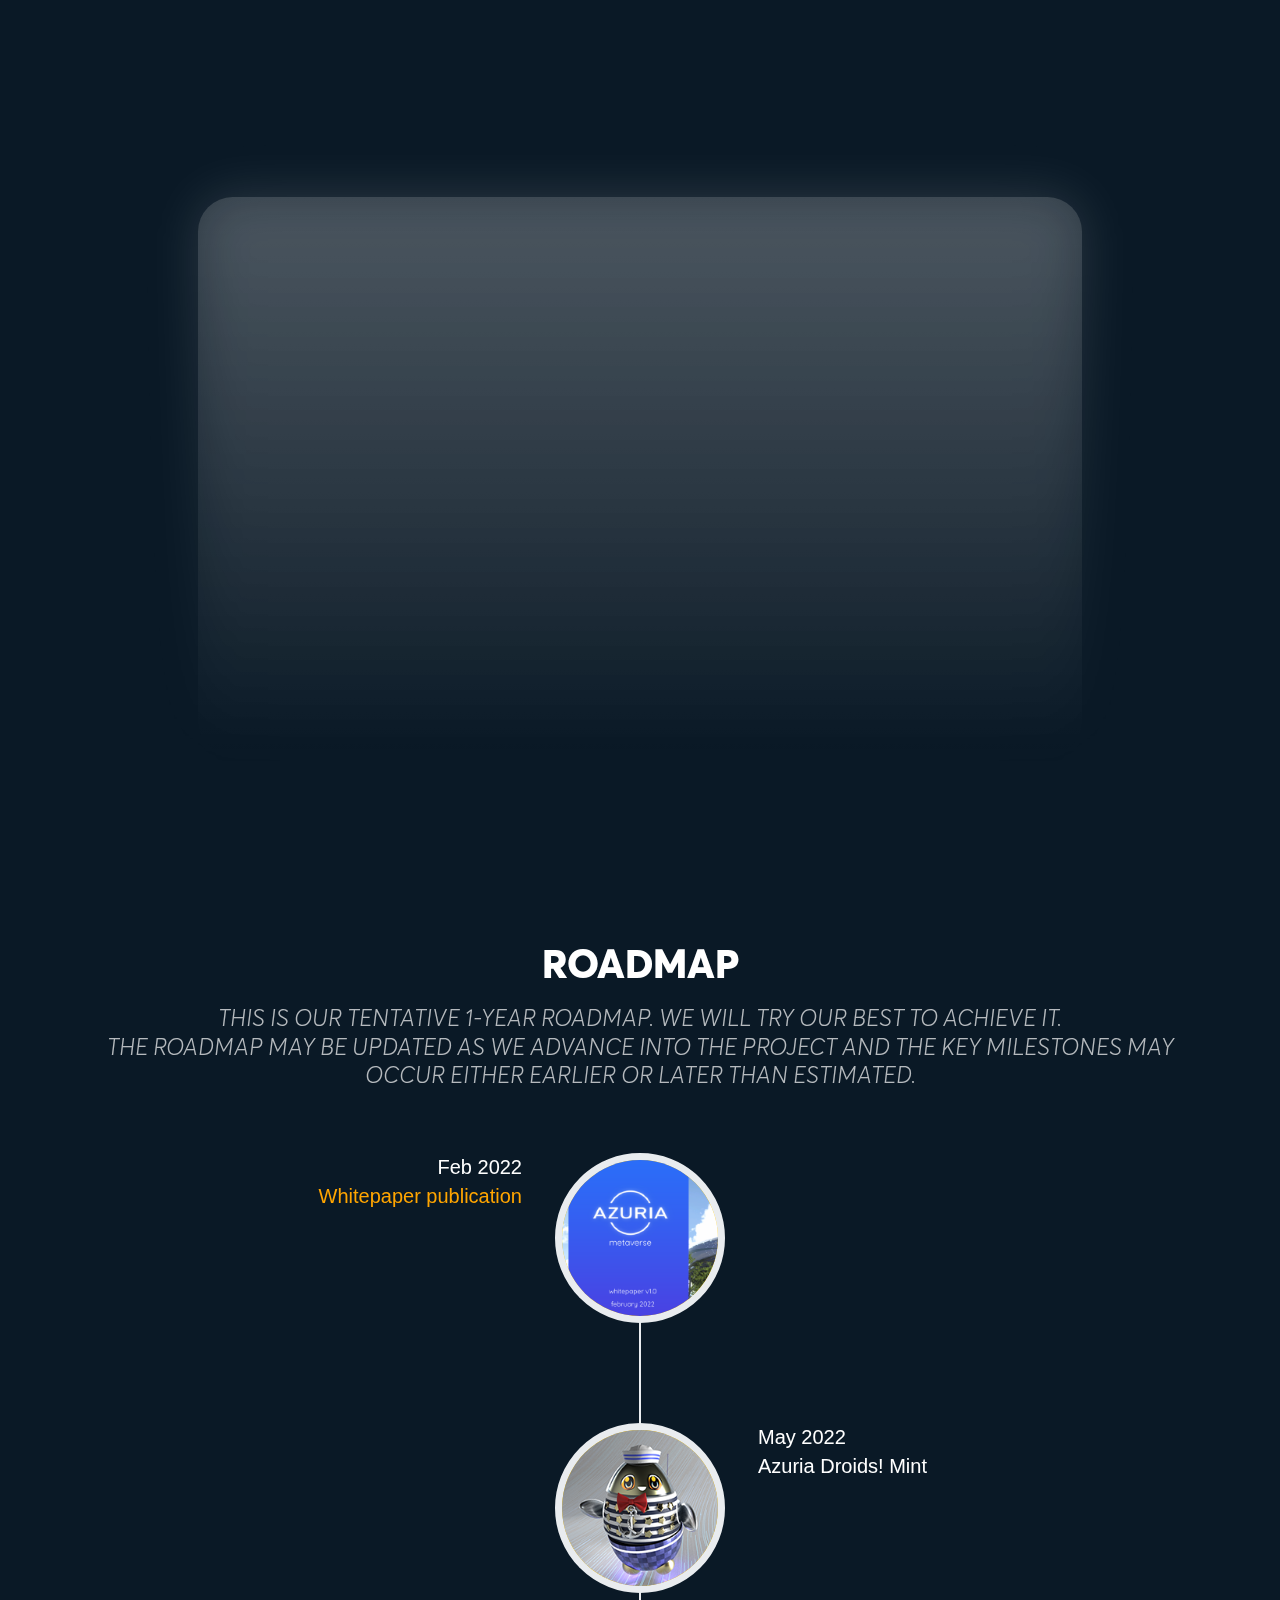
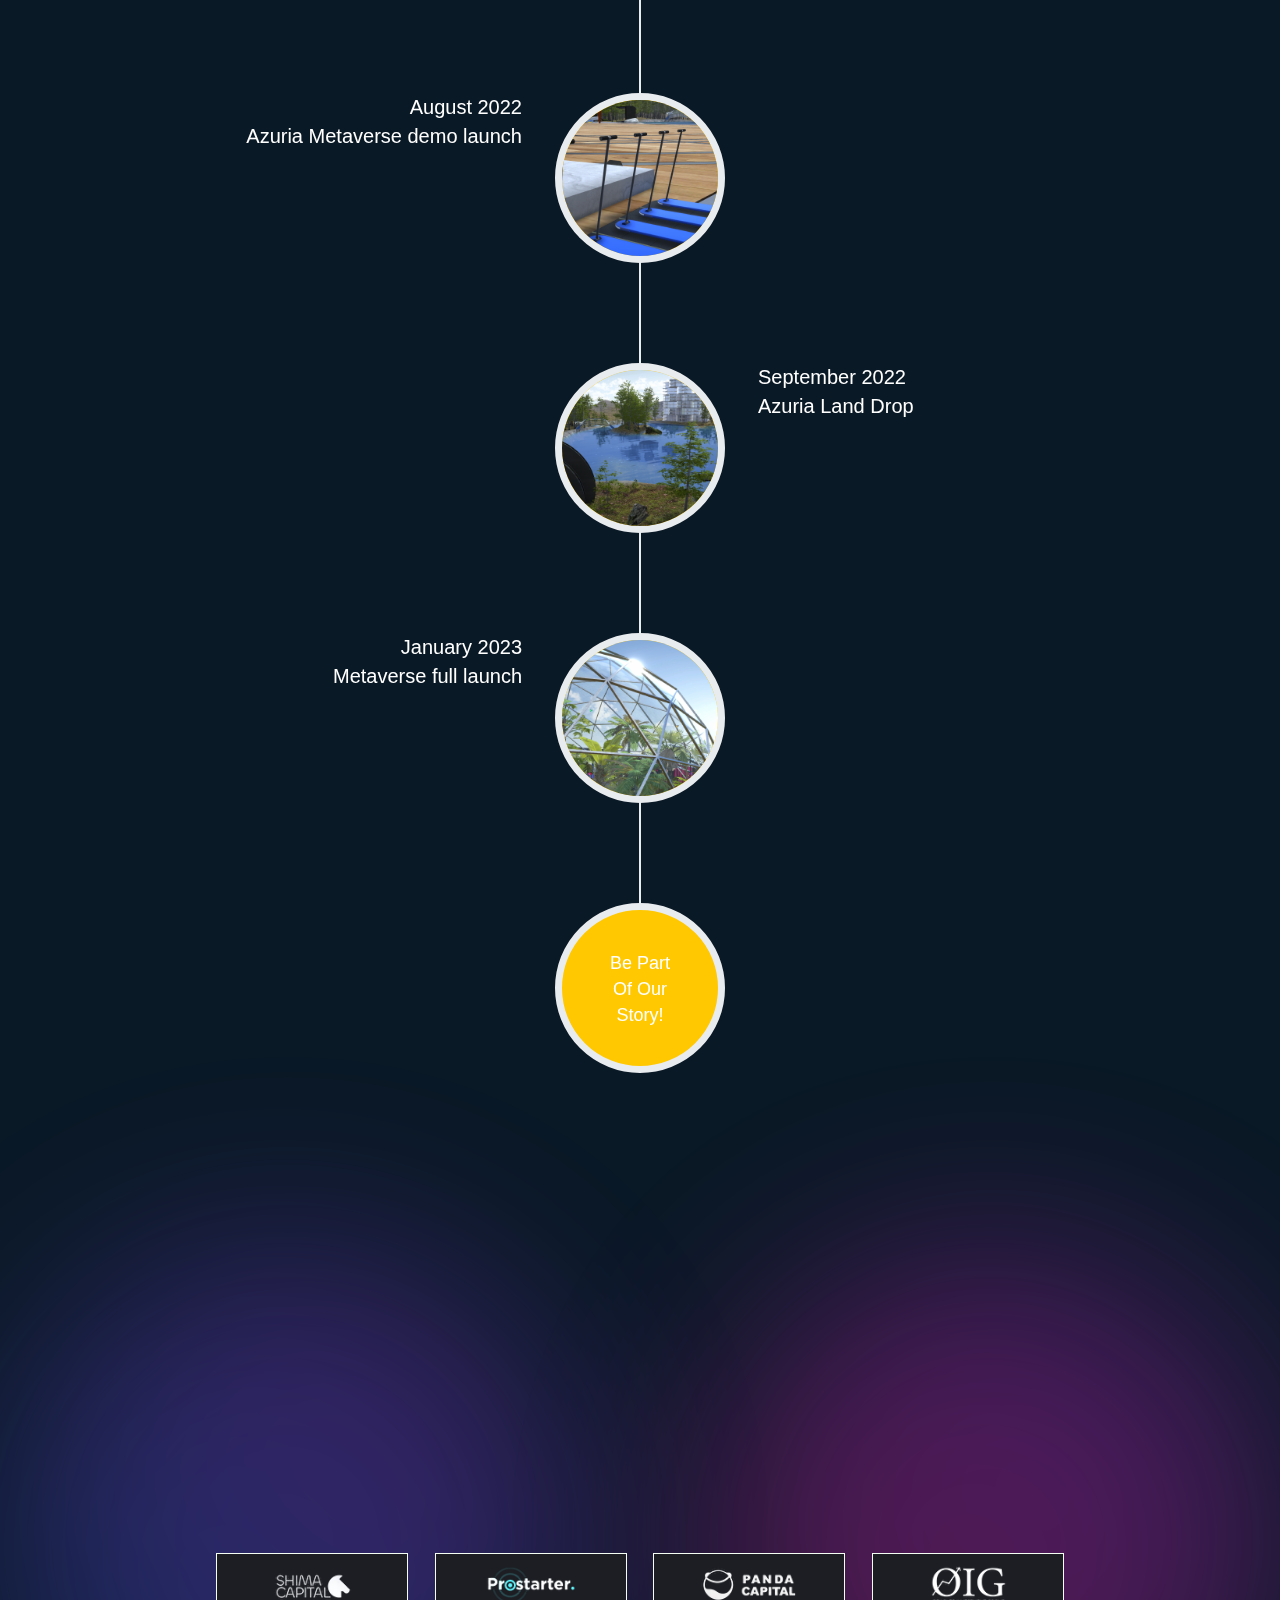
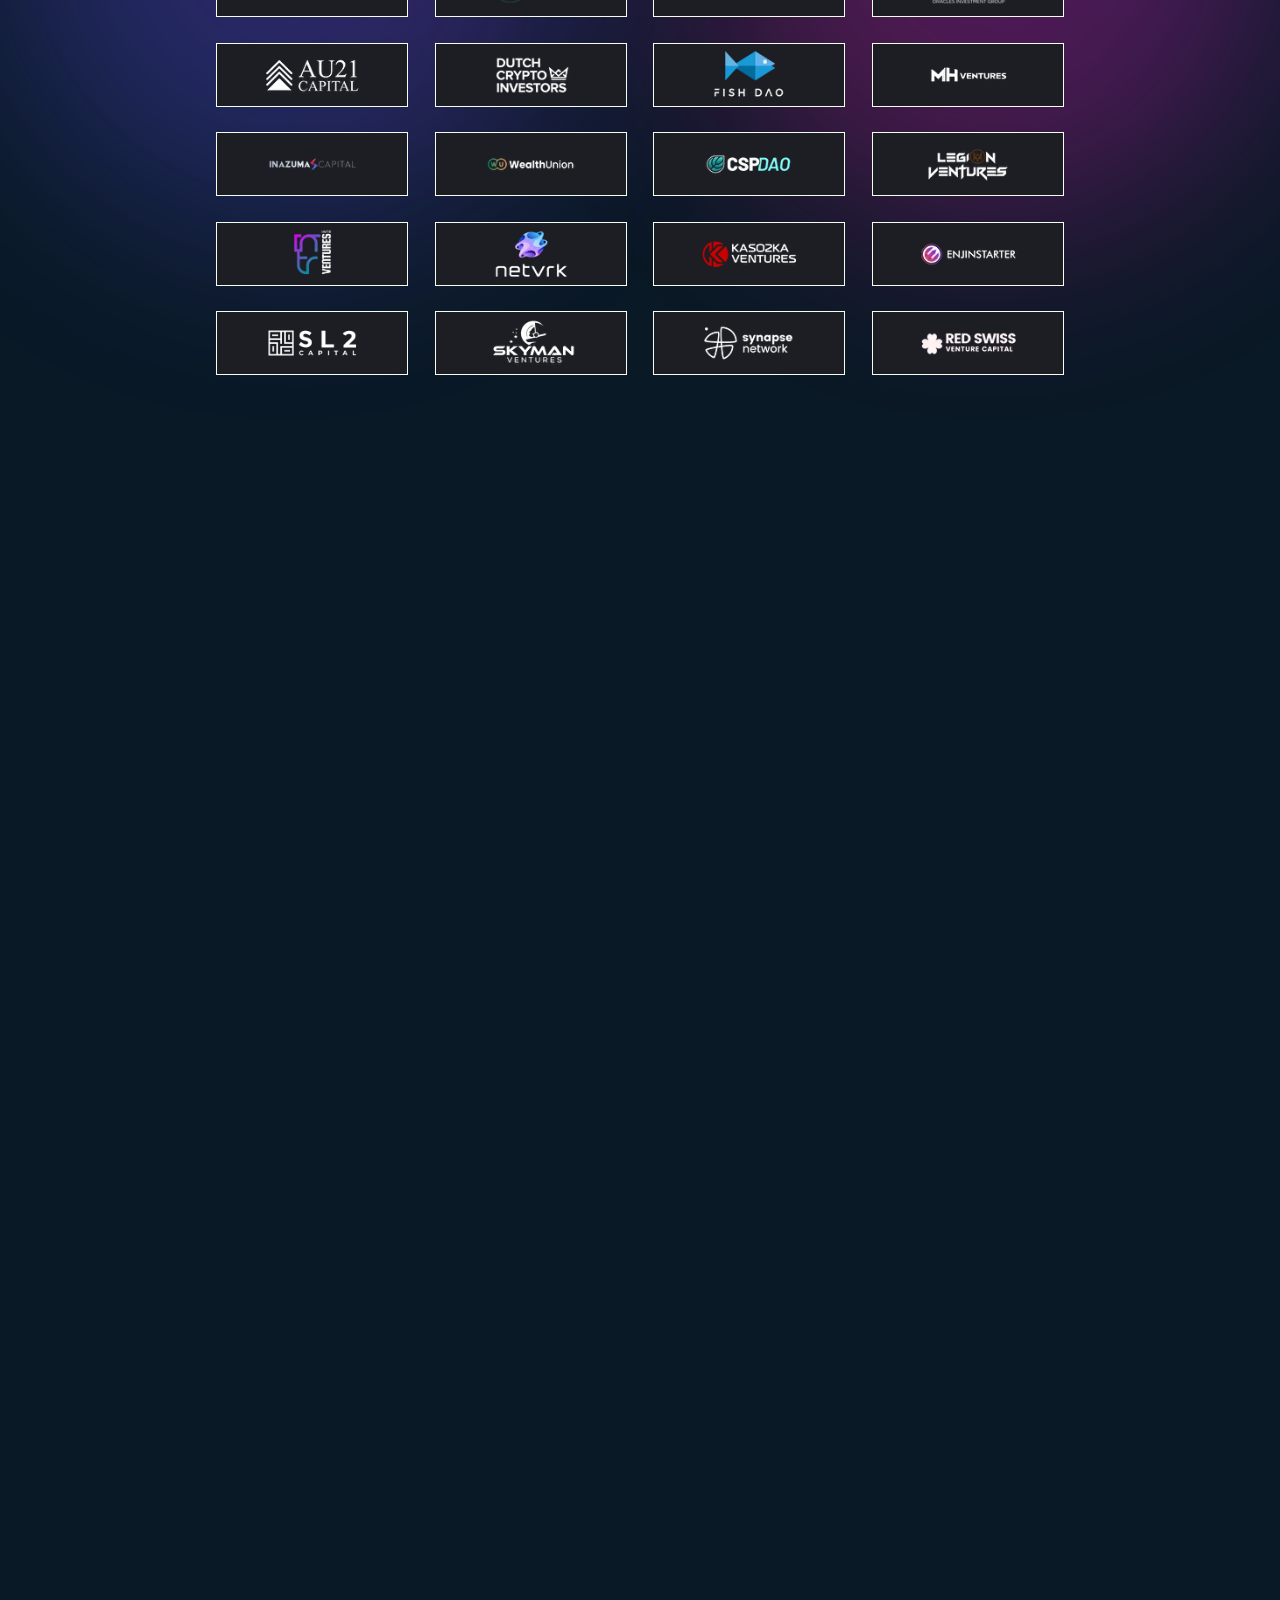
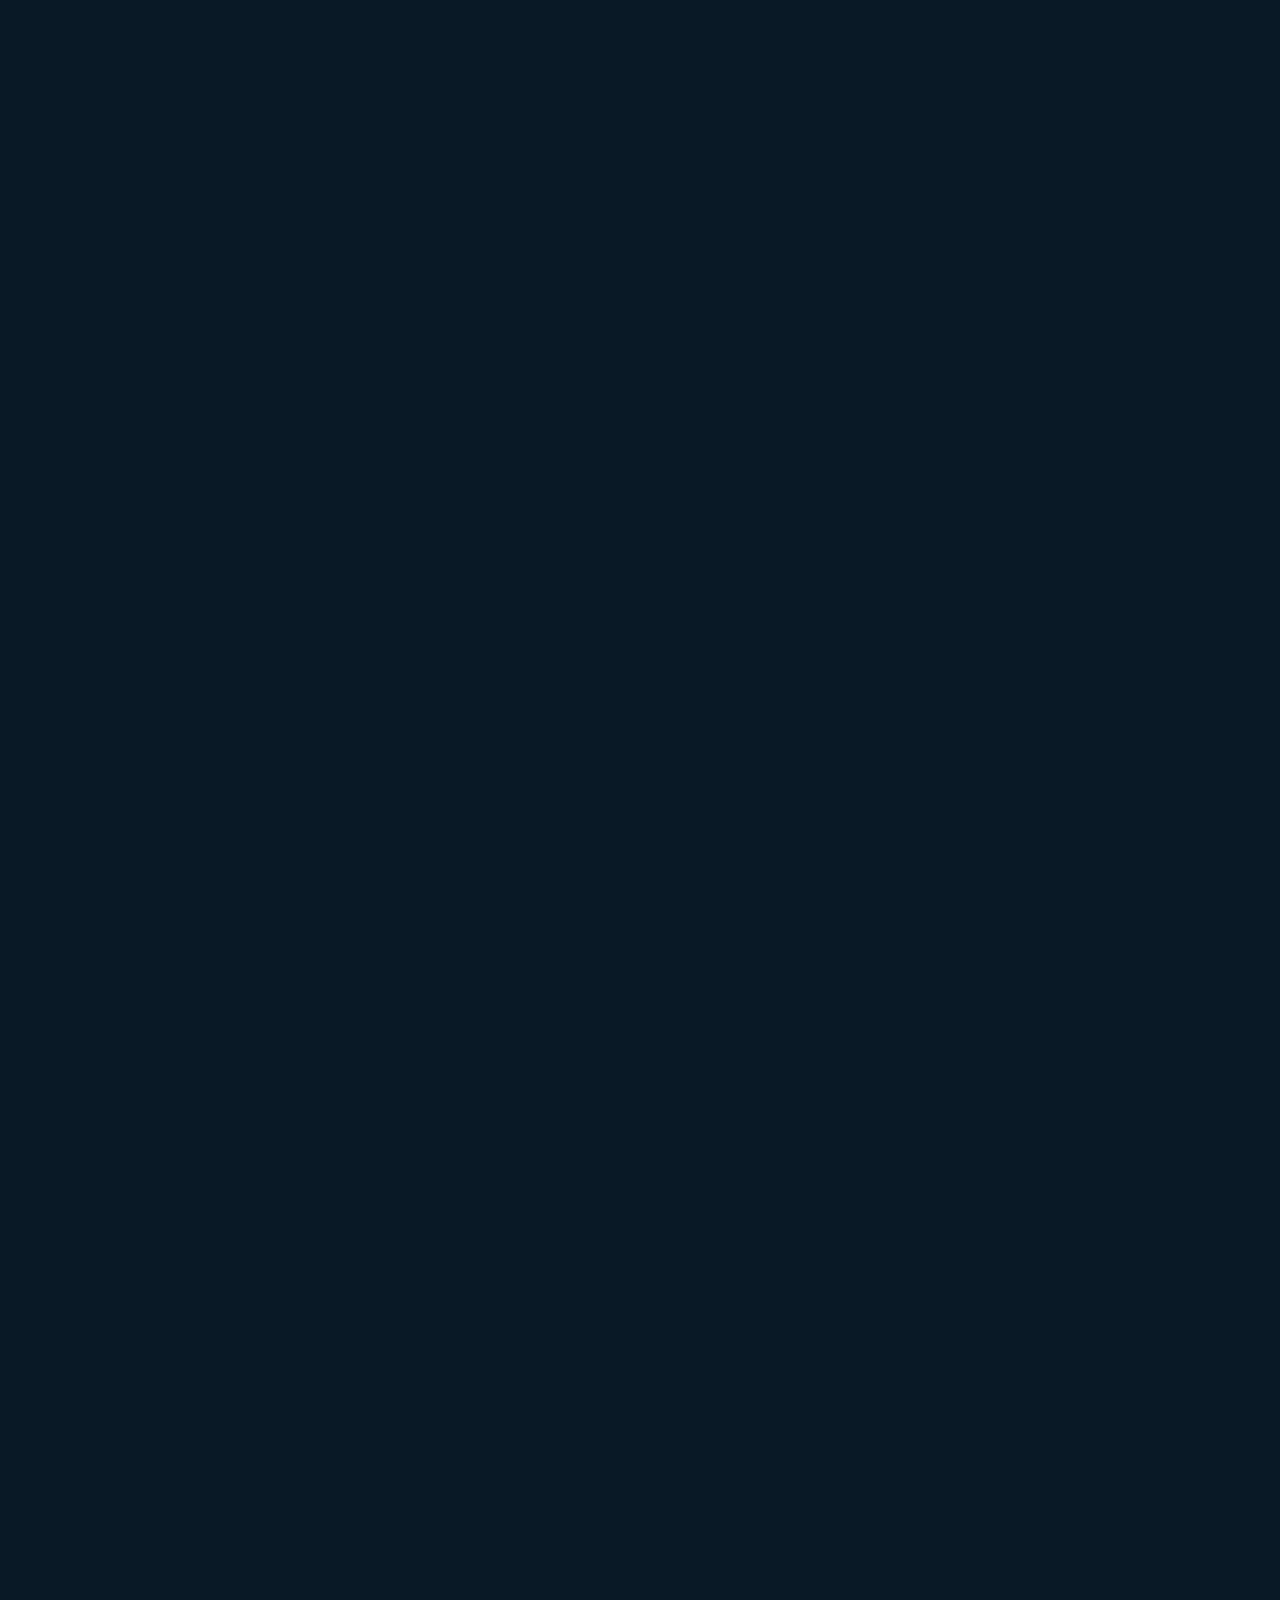
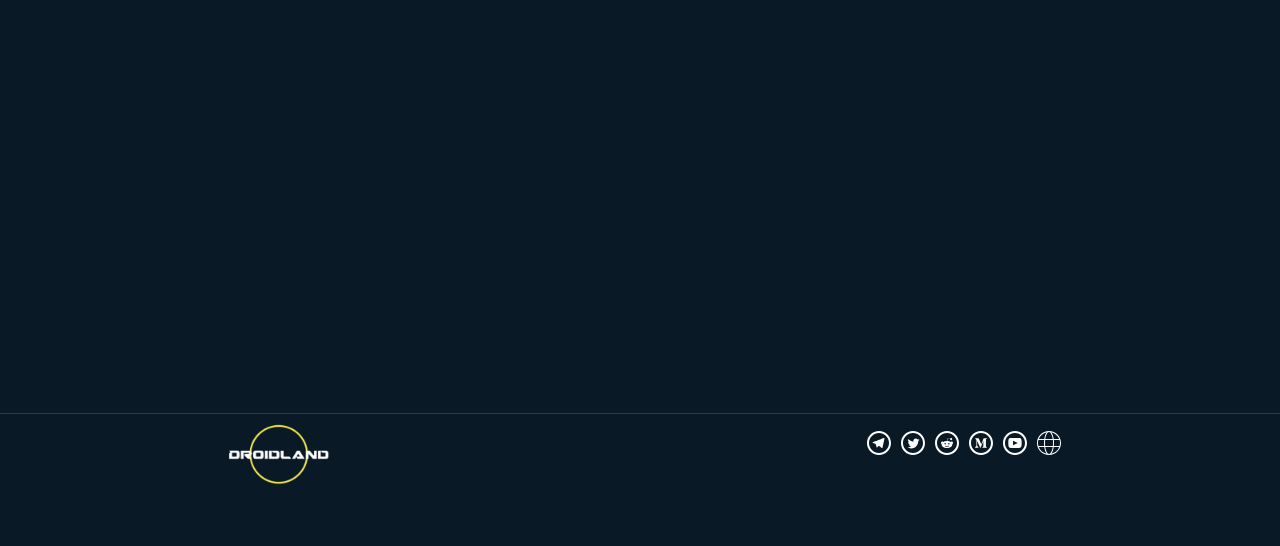
==== commit 98a7cf32: "update template" ====
--- a/index.html
+++ b/index.html
@@ -4,18 +4,18 @@
 
 <head>
 	<meta charset="utf-8">
-	<title>Neoland</title>
+	<title>Droidland</title>
 	<meta
-		content="Neoland is a Play and Earn game. The Neolands are 737000m2 real-world parcels that are connected to the game Neopolis, owners earn crypto depending on their lands activity."
+		content="Droidland is a Play and Earn game. The Droidlands are 737000m2 real-world parcels that are connected to the game Neopolis, owners earn crypto depending on their lands activity."
 		name="description">
-	<meta content="Neoland" property="og:title">
+	<meta content="Droidland" property="og:title">
 	<meta
-		content="Neoland is a Play and Earn game. The Neolands are 737000m2 real-world parcels that are connected to the game Neopolis, owners earn crypto depending on their lands activity."
+		content="Droidland is a Play and Earn game. The Droidlands are 737000m2 real-world parcels that are connected to the game Neopolis, owners earn crypto depending on their lands activity."
 		property="og:description">
 	<meta content="images/61d47b69ff8dcb093e51aa21_Image_open_graph.png" property="og:image">
-	<meta content="Neoland" property="twitter:title">
+	<meta content="Droidland" property="twitter:title">
 	<meta
-		content="Neoland is a Play and Earn game. The Neolands are 737000m2 real-world parcels that are connected to the game Neopolis, owners earn crypto depending on their lands activity."
+		content="Droidland is a Play and Earn game. The Droidlands are 737000m2 real-world parcels that are connected to the game Neopolis, owners earn crypto depending on their lands activity."
 		property="twitter:description">
 	<meta
 		content="https://assets-global.website-files.com/61b88e3b890776eb130a415a/61d47b69ff8dcb093e51aa21_Image_open_graph.png"
@@ -130,6 +130,268 @@
 	</style>
 
 	<script src="js/index.js"> </script>
+	
+	<style>
+		.partner__clip {
+			position: relative;
+			width: 15em;
+			height: 5em;
+			padding: 1px;
+			background-color: #f4fef3;
+		}
+
+		.partner_link {
+			position: absolute;
+			left: 0;
+			top: 0;
+			right: 0;
+			bottom: 0;
+			z-index: 10;
+		}
+
+		.w-condition-invisible,
+		.w-dyn-bind-empty,
+		.w-dyn-hide {
+			display: none !important;
+		}
+
+		.w-inline-block {
+			max-width: 100%;
+			display: inline-block;
+		}
+
+		element.style {
+			background-image: url(https://assets-global.website-files.com/61b789d…/6218009…_image_2021-05-06_13-33-54%20(1).png);
+		}
+
+		.partner__inner {
+			width: 100%;
+			height: 100%;
+			background-color: #1c1e23;
+			background-image: url(https://d3e54v103j8qbb.cloudfront.net/img/background-image.svg);
+			background-position: 50% 50%;
+			background-size: 55%;
+			background-repeat: no-repeat;
+		}
+
+		.p__wrap {
+			display: none;
+			-webkit-box-pack: center;
+			-webkit-justify-content: center;
+			-ms-flex-pack: center;
+			justify-content: center;
+		}
+
+		.parnters__list.is--2 {
+			display: -ms-grid;
+			display: grid;
+			grid-auto-columns: 1fr;
+			grid-column-gap: 16px;
+			grid-row-gap: 16px;
+			-ms-grid-columns: 1fr 1fr 1fr;
+			grid-template-columns: 1fr 1fr 1fr;
+			-ms-grid-rows: auto auto;
+			grid-template-rows: auto auto;
+		}
+
+		.parnters__list {
+			display: -webkit-box;
+			display: -webkit-flex;
+			display: -ms-flexbox;
+			display: flex;
+		}
+
+		.partner__item {
+			position: relative;
+			padding-right: 1.04em;
+			padding-left: 1.04em;
+		}
+
+		.marquees__block.marquees__reversed {
+			-webkit-box-pack: center;
+			-webkit-justify-content: center;
+			-ms-flex-pack: center;
+			justify-content: center;
+		}
+
+		.marquees__block {
+			position: relative;
+			display: -webkit-box;
+			display: -webkit-flex;
+			display: -ms-flexbox;
+			display: flex;
+			min-height: 3.33em;
+			margin-top: 2.08em;
+			margin-bottom: 2.08em;
+			-webkit-box-pack: center;
+			-webkit-justify-content: center;
+			-ms-flex-pack: center;
+			justify-content: center;
+		}
+
+		.marquees__reversed .partners__collection {
+			white-space: nowrap;
+			will-change: transform;
+			animation: marquee-horizontal-n 40s linear infinite;
+			animation-play-state: running;
+		}
+
+		.marquees__block .partners__collection {
+			white-space: nowrap;
+			will-change: transform;
+			animation: marquee-horizontal 40s linear infinite;
+			animation-play-state: running;
+		}
+
+		.parnters__list {
+			display: -ms-grid;
+			display: grid;
+			grid-auto-columns: 1fr;
+			grid-column-gap: 0px;
+			grid-row-gap: 2em;
+			-ms-grid-columns: 1fr 1fr 1fr;
+			grid-template-columns: 1fr 1fr 1fr 1fr;
+			-ms-grid-rows: auto auto;
+			grid-template-rows: auto auto;
+		}
+
+		.class-square {
+			background-color: #1c1e23;
+			clip-path: polygon(0% 20px,
+					/* top left */
+					20px 0%,
+					/* top left */
+					calc(100% - 0px) 0%,
+					/* top right */
+					100% 20px,
+					/* top right */
+					100% calc(100% - 20px),
+					/* bottom right */
+					calc(100% - 20px) 100%,
+					/* bottom right */
+					0px 100%,
+					/* bottom left */
+					0 calc(100% - 0px)
+					/* bottom left */
+				);
+		}
+
+		@media only screen and (max-width: 1024px) {
+
+			.marquees__block .partners__collection,
+			.marquees__reversed .partners__collection {
+				animation-play-state: paused;
+			}
+
+		}
+
+		@media screen and (max-width: 991px) {
+			.marquees__block.marquees__reversed {
+				display: -webkit-box;
+				display: -webkit-flex;
+				display: -ms-flexbox;
+				display: flex;
+				-webkit-box-pack: center;
+				-webkit-justify-content: center;
+				-ms-flex-pack: center;
+				justify-content: center;
+			}
+
+			.marquees__block {
+				display: none;
+			}
+
+			.parnters__list {
+				display: -ms-grid;
+				display: grid;
+				grid-auto-columns: 1fr;
+				grid-column-gap: 0px;
+				grid-row-gap: 2em;
+				-ms-grid-columns: 1fr 1fr 1fr;
+				grid-template-columns: 1fr 1fr 1fr;
+				-ms-grid-rows: auto auto;
+				grid-template-rows: auto auto;
+			}
+
+			.partner__item {
+				padding-right: 0.5em;
+				padding-left: 0.5em;
+			}
+
+			.partner__inner {
+				background-size: 60%;
+			}
+		}
+
+		@media screen and (max-width: 767px) {
+			.marquees__block.marquees__reversed {
+				display: none;
+				-webkit-box-pack: start;
+				-webkit-justify-content: flex-start;
+				-ms-flex-pack: start;
+				justify-content: flex-start;
+			}
+
+			.p__wrap {
+				display: -webkit-box;
+				display: -webkit-flex;
+				display: -ms-flexbox;
+				display: flex;
+				margin: 30px 0;
+			}
+
+			.partners__collection {
+				position: relative;
+			}
+
+			.parnters__list.is--2 {
+				-ms-grid-columns: 1fr 1fr;
+				grid-template-columns: 1fr 1fr;
+			}
+
+			.parnters__list {
+				display: -ms-grid;
+				display: grid;
+				grid-auto-columns: 1fr;
+				grid-column-gap: 16px;
+				grid-row-gap: 16px;
+				-ms-grid-columns: 1fr 1fr;
+				grid-template-columns: 1fr 1fr;
+				-ms-grid-rows: auto auto;
+				grid-template-rows: auto auto;
+			}
+
+			.partner__item {
+				padding-right: 0.5em;
+				padding-left: 0.5em;
+			}
+
+			.partner__inner {
+				background-size: 60%;
+			}
+
+			.partner__clip {
+				width: 30em;
+				height: 12em;
+			}
+
+			.vc_column_container>.vc_column-inner {
+				padding-left: unset;
+				padding-right: unset;
+			}
+		}
+		.mb-social-media-wrapper {
+			display: flex;
+			flex-direction: row;
+			justify-content: center;
+		}
+		.social-media-link {
+			padding: 0 10px;
+		}
+		.mb-social-media-wrapper .social-media-link img {
+			height: 60px;
+		}
+	</style>
 </head>
 
 <body>
@@ -147,7 +409,7 @@
 	</div>
 	<div class="preloader">
 		<div class="container-preload">
-			<h2 class="h1-preload">Welcome to <span class="gradient-text">Neoland</span></h2>
+			<h2 class="h1-preload">Welcome to <span class="gradient-text">DroidLand</span></h2>
 			<div class="container-bar-loading mt-2-5">
 				<div class="bar-loading">
 					<div class="bar-loading__white"></div>
@@ -170,53 +432,40 @@
 									<div class="dot br"></div>
 								</div>
 							</div>
-						</div><a href="#neopolis" data-w-id="1f06a774-0394-538e-619a-392b5c0d12fe"
+						</div><a href="#droidland" data-w-id="1f06a774-0394-538e-619a-392b5c0d12fe"
 							class="container-item__menu mb-1-5 mt-1-5 w-inline-block">
 							<p class="number-item-menu pr-1-5">01</p>
 							<h2 style="-webkit-transform:translate3d(0, 0, 0) scale3d(1, 1, 1) rotateX(0) rotateY(0) rotateZ(0) skew(0, 0);-moz-transform:translate3d(0, 0, 0) scale3d(1, 1, 1) rotateX(0) rotateY(0) rotateZ(0) skew(0, 0);-ms-transform:translate3d(0, 0, 0) scale3d(1, 1, 1) rotateX(0) rotateY(0) rotateZ(0) skew(0, 0);transform:translate3d(0, 0, 0) scale3d(1, 1, 1) rotateX(0) rotateY(0) rotateZ(0) skew(0, 0)"
 								class="sidebar-h2">Concept</h2>
-						</a><a href="#metrics" data-w-id="9b072097-9365-e8ff-8edf-6b1b55d60640"
-							class="container-item__menu mb-1-5 mw-36 w-inline-block">
-							<p class="number-item-menu pr-1-5">02</p>
+						</a><a href="#Tokenomics" data-w-id="838057da-6561-5712-53c0-6033d1752491"
+							class="container-item__menu mb-1-5 w-inline-block">
+							<p class="number-item-menu pr-1-5">04</p>
 							<h2 style="-webkit-transform:translate3d(0, 0, 0) scale3d(1, 1, 1) rotateX(0) rotateY(0) rotateZ(0) skew(0, 0);-moz-transform:translate3d(0, 0, 0) scale3d(1, 1, 1) rotateX(0) rotateY(0) rotateZ(0) skew(0, 0);-ms-transform:translate3d(0, 0, 0) scale3d(1, 1, 1) rotateX(0) rotateY(0) rotateZ(0) skew(0, 0);transform:translate3d(0, 0, 0) scale3d(1, 1, 1) rotateX(0) rotateY(0) rotateZ(0) skew(0, 0)"
-								class="sidebar-h2">Metrics</h2>
+								class="sidebar-h2">Tokenomics</h2>
 						</a><a href="#roadmap" data-w-id="7348eb70-b26e-d6a3-5bb8-3de284d76ee8"
 							class="container-item__menu mb-1-5 w-inline-block">
 							<p class="number-item-menu pr-1-5">03</p>
 							<h2 style="-webkit-transform:translate3d(0, 0, 0) scale3d(1, 1, 1) rotateX(0) rotateY(0) rotateZ(0) skew(0, 0);-moz-transform:translate3d(0, 0, 0) scale3d(1, 1, 1) rotateX(0) rotateY(0) rotateZ(0) skew(0, 0);-ms-transform:translate3d(0, 0, 0) scale3d(1, 1, 1) rotateX(0) rotateY(0) rotateZ(0) skew(0, 0);transform:translate3d(0, 0, 0) scale3d(1, 1, 1) rotateX(0) rotateY(0) rotateZ(0) skew(0, 0)"
 								class="sidebar-h2">Roadmap</h2>
-						</a><a href="#Newsletter" data-w-id="838057da-6561-5712-53c0-6033d1752491"
-							class="container-item__menu mb-1-5 w-inline-block">
-							<p class="number-item-menu pr-1-5">04</p>
+						</a><a href="#metrics" data-w-id="9b072097-9365-e8ff-8edf-6b1b55d60640"
+							class="container-item__menu mb-1-5 mw-36 w-inline-block">
+							<p class="number-item-menu pr-1-5">02</p>
 							<h2 style="-webkit-transform:translate3d(0, 0, 0) scale3d(1, 1, 1) rotateX(0) rotateY(0) rotateZ(0) skew(0, 0);-moz-transform:translate3d(0, 0, 0) scale3d(1, 1, 1) rotateX(0) rotateY(0) rotateZ(0) skew(0, 0);-ms-transform:translate3d(0, 0, 0) scale3d(1, 1, 1) rotateX(0) rotateY(0) rotateZ(0) skew(0, 0);transform:translate3d(0, 0, 0) scale3d(1, 1, 1) rotateX(0) rotateY(0) rotateZ(0) skew(0, 0)"
-								class="sidebar-h2">Newsletter</h2>
+								class="sidebar-h2">Partners</h2>
 						</a><a href="#team" data-w-id="797a0598-fd5b-888f-49ad-988fb8c1abf5"
 							class="container-item__menu mb-1-5 mw-35 w-inline-block">
 							<p class="number-item-menu pr-1-5">05</p>
 							<h2 style="-webkit-transform:translate3d(0, 0, 0) scale3d(1, 1, 1) rotateX(0) rotateY(0) rotateZ(0) skew(0, 0);-moz-transform:translate3d(0, 0, 0) scale3d(1, 1, 1) rotateX(0) rotateY(0) rotateZ(0) skew(0, 0);-ms-transform:translate3d(0, 0, 0) scale3d(1, 1, 1) rotateX(0) rotateY(0) rotateZ(0) skew(0, 0);transform:translate3d(0, 0, 0) scale3d(1, 1, 1) rotateX(0) rotateY(0) rotateZ(0) skew(0, 0)"
 								class="sidebar-h2">Team</h2>
-						</a><a data-w-id="b1e4f53f-79a9-70de-f20c-08a5a35457e6" href="#"
-							class="container-item__menu mw-30 w-inline-block">
-							<p class="number-item-menu pr-1-5">06</p>
-							<h2 style="-webkit-transform:translate3d(0, 0, 0) scale3d(1, 1, 1) rotateX(0) rotateY(0) rotateZ(0) skew(0, 0);-moz-transform:translate3d(0, 0, 0) scale3d(1, 1, 1) rotateX(0) rotateY(0) rotateZ(0) skew(0, 0);-ms-transform:translate3d(0, 0, 0) scale3d(1, 1, 1) rotateX(0) rotateY(0) rotateZ(0) skew(0, 0);transform:translate3d(0, 0, 0) scale3d(1, 1, 1) rotateX(0) rotateY(0) rotateZ(0) skew(0, 0)"
-								class="sidebar-h2">FAQ</h2>
 						</a>
 					</div>
 					<div class="container-item__social pr-2-64 pb-4">
 						<div class="grey-line mb-2-5"></div>
 						<div class="container-social-btn">
-							<div class="social"><a data-w-id="c6a0b7bb-9de1-1377-8eb0-26e6f4f0e6f4"
-									href="https://twitter.com/NeopolisGameFR?ref_src=twsrc%5Egoogle%7Ctwcamp%5Eserp%7Ctwgr%5Eauthor"
-									target="_blank" class="social-link hover mr-1">Twitter</a><a
-									data-w-id="c6a0b7bb-9de1-1377-8eb0-26e6f4f0e6f6" href="/presale"
-									target="_blank" class="social-link hover mr-1">Presale</a><a
-									data-w-id="c6a0b7bb-9de1-1377-8eb0-26e6f4f0e6f8"
-									href="https://www.youtube.com/channel/UCK29QsxnNOaMIIT1OEOKyeA" target="_blank"
-									class="social-link hover">Youtube</a></div>
 							<div data-w-id="c6a0b7bb-9de1-1377-8eb0-26e6f4f0e6fa"
 								style="-webkit-transform:translate3d(0, 0, 0) scale3d(1, 1, 1) rotateX(0) rotateY(0) rotateZ(0) skew(0, 0);-moz-transform:translate3d(0, 0, 0) scale3d(1, 1, 1) rotateX(0) rotateY(0) rotateZ(0) skew(0, 0);-ms-transform:translate3d(0, 0, 0) scale3d(1, 1, 1) rotateX(0) rotateY(0) rotateZ(0) skew(0, 0);transform:translate3d(0, 0, 0) scale3d(1, 1, 1) rotateX(0) rotateY(0) rotateZ(0) skew(0, 0)"
-								class="container-btn secondary menu"><a href="#trailer"
-									class="btn btn-secondary padding-2 w-button">Watch the trailer</a>
+								class="container-btn secondary menu"><a href="/presale/"
+									class="btn btn-secondary padding-2 w-button">Presale</a>
 								<div class="blur2"></div>
 							</div>
 						</div>
@@ -228,11 +477,10 @@
 	<div class="header pr-2-5 pl-1-67 pt-1">
 		<div class="logo-container"><a data-w-id="6a942f7e-0be6-a9c3-da28-d21f188f34d6" href="/" aria-current="page"
 				class="link-to-home w-inline-block w--current"><img
-					src="images/61e127e04a1cec153ef239d2_Logo%20Neoland.png" loading="lazy"
-					srcset="images/61e127e04a1cec153ef239d2_Logo%20Neoland-p-500.png 500w, images/61e127e04a1cec153ef239d2_Logo%20Neoland-p-800.png 800w, images/61e127e04a1cec153ef239d2_Logo%20Neoland.png 1158w"
+					src="images/logo.png" loading="lazy"
+					srcset="images/logo.png 800w, images/logo.png 800w, images/logo.png 1158w"
 					sizes="(max-width: 479px) 12vw, (max-width: 767px) 8vw, (max-width: 991px) 6vw, 4vw"
 					alt="Logo Neoland Game " class="logo-container__img pt">
-				<h3 class="logo-container__p"> Neoland</h3>
 			</a></div>
 		<div class="wrapper-btn">
 			<div data-w-id="6a942f7e-0be6-a9c3-da28-d21f188f34db" class="container-btn mr-2"><a
@@ -265,163 +513,9 @@
 					class="h1 title hero">Welcome to <span class="gradient-text">the world of Droidland</span></h1>
 				<p style="-webkit-transform:translate3d(0, 1em, 0) scale3d(1, 1, 1) rotateX(0) rotateY(0) rotateZ(0) skew(0, 0);-moz-transform:translate3d(0, 1em, 0) scale3d(1, 1, 1) rotateX(0) rotateY(0) rotateZ(0) skew(0, 0);-ms-transform:translate3d(0, 1em, 0) scale3d(1, 1, 1) rotateX(0) rotateY(0) rotateZ(0) skew(0, 0);transform:translate3d(0, 1em, 0) scale3d(1, 1, 1) rotateX(0) rotateY(0) rotateZ(0) skew(0, 0);opacity:0"
 					class="p mt-0-3 hero">DroidLand an open world metaverse centered around a set of three core values: Sustainability, Innovation, and Collaboration.</p>
-				<div class="maptest mt-8"><img src="fonts/61f138d204b964a8424732ad_Map%20bg%20blue.svg" loading="lazy"
-						style="opacity:0" alt="Element map " class="img-bg"><img
-						src="fonts/61f13c3806ce627a12cc722a_First%20case%20blue.svg" loading="lazy"
-						style="-webkit-transform:translate3d(0, 0, 0) scale3d(0.9, 0.9, 1) rotateX(0) rotateY(0) rotateZ(0) skew(0, 0);-moz-transform:translate3d(0, 0, 0) scale3d(0.9, 0.9, 1) rotateX(0) rotateY(0) rotateZ(0) skew(0, 0);-ms-transform:translate3d(0, 0, 0) scale3d(0.9, 0.9, 1) rotateX(0) rotateY(0) rotateZ(0) skew(0, 0);transform:translate3d(0, 0, 0) scale3d(0.9, 0.9, 1) rotateX(0) rotateY(0) rotateZ(0) skew(0, 0);opacity:0"
-						alt="Cell map" class="img-maptest c1 parallaxcell"><img
-						src="images/61f14d3693fe32abbb0eef62_Office%20lvl3_neoprof.png" loading="lazy"
-						style="-webkit-transform:translate3d(0, 0, 0) scale3d(0.9, 0.9, 1) rotateX(0) rotateY(0) rotateZ(0) skew(0, 0);-moz-transform:translate3d(0, 0, 0) scale3d(0.9, 0.9, 1) rotateX(0) rotateY(0) rotateZ(0) skew(0, 0);-ms-transform:translate3d(0, 0, 0) scale3d(0.9, 0.9, 1) rotateX(0) rotateY(0) rotateZ(0) skew(0, 0);transform:translate3d(0, 0, 0) scale3d(0.9, 0.9, 1) rotateX(0) rotateY(0) rotateZ(0) skew(0, 0);opacity:0"
-						alt="Map&#x27;s building" class="img-maptest b1 parallaxbuilding"><img
-						src="images/61f159401d48197e5d726685_Neocoins.png" loading="lazy"
-						style="-webkit-transform:translate3d(0, 0, 0) scale3d(0, 0, 1) rotateX(0) rotateY(0) rotateZ(0) skew(0, 0);-moz-transform:translate3d(0, 0, 0) scale3d(0, 0, 1) rotateX(0) rotateY(0) rotateZ(0) skew(0, 0);-ms-transform:translate3d(0, 0, 0) scale3d(0, 0, 1) rotateX(0) rotateY(0) rotateZ(0) skew(0, 0);transform:translate3d(0, 0, 0) scale3d(0, 0, 1) rotateX(0) rotateY(0) rotateZ(0) skew(0, 0)"
-						alt="Map coin" class="img-maptest p1 parallaxcoin"><img
-						src="images/61f159401d48197e5d726685_Neocoins.png" loading="lazy"
-						style="-webkit-transform:translate3d(0, 0, 0) scale3d(0, 0, 1) rotateX(0) rotateY(0) rotateZ(0) skew(0, 0);-moz-transform:translate3d(0, 0, 0) scale3d(0, 0, 1) rotateX(0) rotateY(0) rotateZ(0) skew(0, 0);-ms-transform:translate3d(0, 0, 0) scale3d(0, 0, 1) rotateX(0) rotateY(0) rotateZ(0) skew(0, 0);transform:translate3d(0, 0, 0) scale3d(0, 0, 1) rotateX(0) rotateY(0) rotateZ(0) skew(0, 0)"
-						alt="Map coin" class="img-maptest p2 parallaxcoin"><img
-						src="images/61f159401d48197e5d726685_Neocoins.png" loading="lazy"
-						style="-webkit-transform:translate3d(0, 0, 0) scale3d(0, 0, 1) rotateX(0) rotateY(0) rotateZ(0) skew(0, 0);-moz-transform:translate3d(0, 0, 0) scale3d(0, 0, 1) rotateX(0) rotateY(0) rotateZ(0) skew(0, 0);-ms-transform:translate3d(0, 0, 0) scale3d(0, 0, 1) rotateX(0) rotateY(0) rotateZ(0) skew(0, 0);transform:translate3d(0, 0, 0) scale3d(0, 0, 1) rotateX(0) rotateY(0) rotateZ(0) skew(0, 0)"
-						alt="Map coin" class="img-maptest p3 parallaxcoin"><img
-						src="fonts/61f13f2e7dd58ab95ffb1653_third%20case%20pink%20parisq.svg" loading="lazy"
-						style="-webkit-transform:translate3d(0, 0, 0) scale3d(0.9, 0.9, 1) rotateX(0) rotateY(0) rotateZ(0) skew(0, 0);-moz-transform:translate3d(0, 0, 0) scale3d(0.9, 0.9, 1) rotateX(0) rotateY(0) rotateZ(0) skew(0, 0);-ms-transform:translate3d(0, 0, 0) scale3d(0.9, 0.9, 1) rotateX(0) rotateY(0) rotateZ(0) skew(0, 0);transform:translate3d(0, 0, 0) scale3d(0.9, 0.9, 1) rotateX(0) rotateY(0) rotateZ(0) skew(0, 0);opacity:0"
-						alt="Cell map" class="img-maptest c3 parallaxcell"><img
-						src="images/61f14fb7fd5fed3ff3b0872a_NP%20SuperBatiment%20Paris%20Tour%20Eiffel%201.png"
-						loading="lazy"
-						style="opacity:0;-webkit-transform:translate3d(0, 0, 0) scale3d(0.9, 0.9, 1) rotateX(0) rotateY(0) rotateZ(0) skew(0, 0);-moz-transform:translate3d(0, 0, 0) scale3d(0.9, 0.9, 1) rotateX(0) rotateY(0) rotateZ(0) skew(0, 0);-ms-transform:translate3d(0, 0, 0) scale3d(0.9, 0.9, 1) rotateX(0) rotateY(0) rotateZ(0) skew(0, 0);transform:translate3d(0, 0, 0) scale3d(0.9, 0.9, 1) rotateX(0) rotateY(0) rotateZ(0) skew(0, 0)"
-						alt="Map&#x27;s building" class="img-maptest b3 parallaxbuilding"><img
-						src="images/61f159401d48197e5d726685_Neocoins.png" loading="lazy"
-						style="-webkit-transform:translate3d(0, 0, 0) scale3d(0, 0, 1) rotateX(0) rotateY(0) rotateZ(0) skew(0, 0);-moz-transform:translate3d(0, 0, 0) scale3d(0, 0, 1) rotateX(0) rotateY(0) rotateZ(0) skew(0, 0);-ms-transform:translate3d(0, 0, 0) scale3d(0, 0, 1) rotateX(0) rotateY(0) rotateZ(0) skew(0, 0);transform:translate3d(0, 0, 0) scale3d(0, 0, 1) rotateX(0) rotateY(0) rotateZ(0) skew(0, 0)"
-						alt="Map coin" class="img-maptest p4 parallaxcoin"><img
-						src="images/61f159401d48197e5d726685_Neocoins.png" loading="lazy"
-						style="-webkit-transform:translate3d(0, 0, 0) scale3d(0, 0, 1) rotateX(0) rotateY(0) rotateZ(0) skew(0, 0);-moz-transform:translate3d(0, 0, 0) scale3d(0, 0, 1) rotateX(0) rotateY(0) rotateZ(0) skew(0, 0);-ms-transform:translate3d(0, 0, 0) scale3d(0, 0, 1) rotateX(0) rotateY(0) rotateZ(0) skew(0, 0);transform:translate3d(0, 0, 0) scale3d(0, 0, 1) rotateX(0) rotateY(0) rotateZ(0) skew(0, 0)"
-						alt="Map coin" class="img-maptest p5 parallaxcoin"><img
-						src="images/61f159401d48197e5d726685_Neocoins.png" loading="lazy"
-						style="-webkit-transform:translate3d(0, 0, 0) scale3d(0, 0, 1) rotateX(0) rotateY(0) rotateZ(0) skew(0, 0);-moz-transform:translate3d(0, 0, 0) scale3d(0, 0, 1) rotateX(0) rotateY(0) rotateZ(0) skew(0, 0);-ms-transform:translate3d(0, 0, 0) scale3d(0, 0, 1) rotateX(0) rotateY(0) rotateZ(0) skew(0, 0);transform:translate3d(0, 0, 0) scale3d(0, 0, 1) rotateX(0) rotateY(0) rotateZ(0) skew(0, 0)"
-						alt="Map coin" class="img-maptest p6 parallaxcoin"><img
-						src="images/61f159401d48197e5d726685_Neocoins.png" loading="lazy"
-						style="-webkit-transform:translate3d(0, 0, 0) scale3d(0, 0, 1) rotateX(0) rotateY(0) rotateZ(0) skew(0, 0);-moz-transform:translate3d(0, 0, 0) scale3d(0, 0, 1) rotateX(0) rotateY(0) rotateZ(0) skew(0, 0);-ms-transform:translate3d(0, 0, 0) scale3d(0, 0, 1) rotateX(0) rotateY(0) rotateZ(0) skew(0, 0);transform:translate3d(0, 0, 0) scale3d(0, 0, 1) rotateX(0) rotateY(0) rotateZ(0) skew(0, 0)"
-						alt="Map coin" class="img-maptest p7 parallaxcoin"><img
-						src="images/61f159401d48197e5d726685_Neocoins.png" loading="lazy"
-						style="-webkit-transform:translate3d(0, 0, 0) scale3d(0, 0, 1) rotateX(0) rotateY(0) rotateZ(0) skew(0, 0);-moz-transform:translate3d(0, 0, 0) scale3d(0, 0, 1) rotateX(0) rotateY(0) rotateZ(0) skew(0, 0);-ms-transform:translate3d(0, 0, 0) scale3d(0, 0, 1) rotateX(0) rotateY(0) rotateZ(0) skew(0, 0);transform:translate3d(0, 0, 0) scale3d(0, 0, 1) rotateX(0) rotateY(0) rotateZ(0) skew(0, 0)"
-						alt="Map coin" class="img-maptest p8 parallaxcoin"><img
-						src="images/61f159401d48197e5d726685_Neocoins.png" loading="lazy"
-						style="-webkit-transform:translate3d(0, 0, 0) scale3d(0, 0, 1) rotateX(0) rotateY(0) rotateZ(0) skew(0, 0);-moz-transform:translate3d(0, 0, 0) scale3d(0, 0, 1) rotateX(0) rotateY(0) rotateZ(0) skew(0, 0);-ms-transform:translate3d(0, 0, 0) scale3d(0, 0, 1) rotateX(0) rotateY(0) rotateZ(0) skew(0, 0);transform:translate3d(0, 0, 0) scale3d(0, 0, 1) rotateX(0) rotateY(0) rotateZ(0) skew(0, 0)"
-						alt="Map coin" class="img-maptest p9 parallaxcoin"><img
-						src="images/61f159401d48197e5d726685_Neocoins.png" loading="lazy"
-						style="-webkit-transform:translate3d(0, 0, 0) scale3d(0, 0, 1) rotateX(0) rotateY(0) rotateZ(0) skew(0, 0);-moz-transform:translate3d(0, 0, 0) scale3d(0, 0, 1) rotateX(0) rotateY(0) rotateZ(0) skew(0, 0);-ms-transform:translate3d(0, 0, 0) scale3d(0, 0, 1) rotateX(0) rotateY(0) rotateZ(0) skew(0, 0);transform:translate3d(0, 0, 0) scale3d(0, 0, 1) rotateX(0) rotateY(0) rotateZ(0) skew(0, 0)"
-						alt="Map coin" class="img-maptest p10 parallaxcoin"><img
-						src="images/61f159401d48197e5d726685_Neocoins.png" loading="lazy"
-						style="-webkit-transform:translate3d(0, 0, 0) scale3d(0, 0, 1) rotateX(0) rotateY(0) rotateZ(0) skew(0, 0);-moz-transform:translate3d(0, 0, 0) scale3d(0, 0, 1) rotateX(0) rotateY(0) rotateZ(0) skew(0, 0);-ms-transform:translate3d(0, 0, 0) scale3d(0, 0, 1) rotateX(0) rotateY(0) rotateZ(0) skew(0, 0);transform:translate3d(0, 0, 0) scale3d(0, 0, 1) rotateX(0) rotateY(0) rotateZ(0) skew(0, 0)"
-						alt="Map coin" class="img-maptest p11 parallaxcoin"><img
-						src="images/61f15ddef52ee04e9e66b47f_Neocoins%20X3.png" loading="lazy"
-						style="-webkit-transform:translate3d(0, 0, 0) scale3d(0, 0, 1) rotateX(0) rotateY(0) rotateZ(0) skew(0, 0);-moz-transform:translate3d(0, 0, 0) scale3d(0, 0, 1) rotateX(0) rotateY(0) rotateZ(0) skew(0, 0);-ms-transform:translate3d(0, 0, 0) scale3d(0, 0, 1) rotateX(0) rotateY(0) rotateZ(0) skew(0, 0);transform:translate3d(0, 0, 0) scale3d(0, 0, 1) rotateX(0) rotateY(0) rotateZ(0) skew(0, 0)"
-						alt="Map coin" class="img-maptest p12 parallaxcoin"><img
-						src="images/61f159401d48197e5d726685_Neocoins.png" loading="lazy"
-						style="-webkit-transform:translate3d(0, 0, 0) scale3d(0, 0, 1) rotateX(0) rotateY(0) rotateZ(0) skew(0, 0);-moz-transform:translate3d(0, 0, 0) scale3d(0, 0, 1) rotateX(0) rotateY(0) rotateZ(0) skew(0, 0);-ms-transform:translate3d(0, 0, 0) scale3d(0, 0, 1) rotateX(0) rotateY(0) rotateZ(0) skew(0, 0);transform:translate3d(0, 0, 0) scale3d(0, 0, 1) rotateX(0) rotateY(0) rotateZ(0) skew(0, 0)"
-						alt="Map coin" class="img-maptest p13 parallaxcoin"><img
-						src="images/61f159401d48197e5d726685_Neocoins.png" loading="lazy"
-						style="-webkit-transform:translate3d(0, 0, 0) scale3d(0, 0, 1) rotateX(0) rotateY(0) rotateZ(0) skew(0, 0);-moz-transform:translate3d(0, 0, 0) scale3d(0, 0, 1) rotateX(0) rotateY(0) rotateZ(0) skew(0, 0);-ms-transform:translate3d(0, 0, 0) scale3d(0, 0, 1) rotateX(0) rotateY(0) rotateZ(0) skew(0, 0);transform:translate3d(0, 0, 0) scale3d(0, 0, 1) rotateX(0) rotateY(0) rotateZ(0) skew(0, 0)"
-						alt="Map coin" class="img-maptest p14 parallaxcoin"><img
-						src="images/61f159401d48197e5d726685_Neocoins.png" loading="lazy"
-						style="-webkit-transform:translate3d(0, 0, 0) scale3d(0, 0, 1) rotateX(0) rotateY(0) rotateZ(0) skew(0, 0);-moz-transform:translate3d(0, 0, 0) scale3d(0, 0, 1) rotateX(0) rotateY(0) rotateZ(0) skew(0, 0);-ms-transform:translate3d(0, 0, 0) scale3d(0, 0, 1) rotateX(0) rotateY(0) rotateZ(0) skew(0, 0);transform:translate3d(0, 0, 0) scale3d(0, 0, 1) rotateX(0) rotateY(0) rotateZ(0) skew(0, 0)"
-						alt="Map coin" class="img-maptest p15 parallaxcoin"><img
-						src="images/61f15ddef52ee04e9e66b47f_Neocoins%20X3.png" loading="lazy"
-						style="-webkit-transform:translate3d(0, 0, 0) scale3d(0, 0, 1) rotateX(0) rotateY(0) rotateZ(0) skew(0, 0);-moz-transform:translate3d(0, 0, 0) scale3d(0, 0, 1) rotateX(0) rotateY(0) rotateZ(0) skew(0, 0);-ms-transform:translate3d(0, 0, 0) scale3d(0, 0, 1) rotateX(0) rotateY(0) rotateZ(0) skew(0, 0);transform:translate3d(0, 0, 0) scale3d(0, 0, 1) rotateX(0) rotateY(0) rotateZ(0) skew(0, 0)"
-						alt="Map coin" class="img-maptest p16 parallaxcoin"><img
-						src="images/61f159401d48197e5d726685_Neocoins.png" loading="lazy"
-						style="-webkit-transform:translate3d(0, 0, 0) scale3d(0, 0, 1) rotateX(0) rotateY(0) rotateZ(0) skew(0, 0);-moz-transform:translate3d(0, 0, 0) scale3d(0, 0, 1) rotateX(0) rotateY(0) rotateZ(0) skew(0, 0);-ms-transform:translate3d(0, 0, 0) scale3d(0, 0, 1) rotateX(0) rotateY(0) rotateZ(0) skew(0, 0);transform:translate3d(0, 0, 0) scale3d(0, 0, 1) rotateX(0) rotateY(0) rotateZ(0) skew(0, 0)"
-						alt="Map coin" class="img-maptest p17 parallaxcoin"><img
-						src="images/61f15ddef52ee04e9e66b47f_Neocoins%20X3.png" loading="lazy"
-						style="-webkit-transform:translate3d(0, 0, 0) scale3d(0, 0, 1) rotateX(0) rotateY(0) rotateZ(0) skew(0, 0);-moz-transform:translate3d(0, 0, 0) scale3d(0, 0, 1) rotateX(0) rotateY(0) rotateZ(0) skew(0, 0);-ms-transform:translate3d(0, 0, 0) scale3d(0, 0, 1) rotateX(0) rotateY(0) rotateZ(0) skew(0, 0);transform:translate3d(0, 0, 0) scale3d(0, 0, 1) rotateX(0) rotateY(0) rotateZ(0) skew(0, 0)"
-						alt="Map coin" class="img-maptest p18 parallaxcoin"><img
-						src="images/61f159401d48197e5d726685_Neocoins.png" loading="lazy"
-						style="-webkit-transform:translate3d(0, 0, 0) scale3d(0, 0, 1) rotateX(0) rotateY(0) rotateZ(0) skew(0, 0);-moz-transform:translate3d(0, 0, 0) scale3d(0, 0, 1) rotateX(0) rotateY(0) rotateZ(0) skew(0, 0);-ms-transform:translate3d(0, 0, 0) scale3d(0, 0, 1) rotateX(0) rotateY(0) rotateZ(0) skew(0, 0);transform:translate3d(0, 0, 0) scale3d(0, 0, 1) rotateX(0) rotateY(0) rotateZ(0) skew(0, 0)"
-						alt="Map coin" class="img-maptest p19 parallaxcoin"><img
-						src="images/61f159401d48197e5d726685_Neocoins.png" loading="lazy"
-						style="-webkit-transform:translate3d(0, 0, 0) scale3d(0, 0, 1) rotateX(0) rotateY(0) rotateZ(0) skew(0, 0);-moz-transform:translate3d(0, 0, 0) scale3d(0, 0, 1) rotateX(0) rotateY(0) rotateZ(0) skew(0, 0);-ms-transform:translate3d(0, 0, 0) scale3d(0, 0, 1) rotateX(0) rotateY(0) rotateZ(0) skew(0, 0);transform:translate3d(0, 0, 0) scale3d(0, 0, 1) rotateX(0) rotateY(0) rotateZ(0) skew(0, 0)"
-						alt="Map coin" class="img-maptest p20 parallaxcoin"><img
-						src="images/61f159401d48197e5d726685_Neocoins.png" loading="lazy"
-						style="-webkit-transform:translate3d(0, 0, 0) scale3d(0, 0, 1) rotateX(0) rotateY(0) rotateZ(0) skew(0, 0);-moz-transform:translate3d(0, 0, 0) scale3d(0, 0, 1) rotateX(0) rotateY(0) rotateZ(0) skew(0, 0);-ms-transform:translate3d(0, 0, 0) scale3d(0, 0, 1) rotateX(0) rotateY(0) rotateZ(0) skew(0, 0);transform:translate3d(0, 0, 0) scale3d(0, 0, 1) rotateX(0) rotateY(0) rotateZ(0) skew(0, 0)"
-						alt="Map coin" class="img-maptest p21 parallaxcoin"><img
-						src="images/61f159401d48197e5d726685_Neocoins.png" loading="lazy"
-						style="-webkit-transform:translate3d(0, 0, 0) scale3d(0, 0, 1) rotateX(0) rotateY(0) rotateZ(0) skew(0, 0);-moz-transform:translate3d(0, 0, 0) scale3d(0, 0, 1) rotateX(0) rotateY(0) rotateZ(0) skew(0, 0);-ms-transform:translate3d(0, 0, 0) scale3d(0, 0, 1) rotateX(0) rotateY(0) rotateZ(0) skew(0, 0);transform:translate3d(0, 0, 0) scale3d(0, 0, 1) rotateX(0) rotateY(0) rotateZ(0) skew(0, 0)"
-						alt="Map coin" class="img-maptest p22 parallaxcoin"><img
-						src="images/61f159401d48197e5d726685_Neocoins.png" loading="lazy"
-						style="-webkit-transform:translate3d(0, 0, 0) scale3d(0, 0, 1) rotateX(0) rotateY(0) rotateZ(0) skew(0, 0);-moz-transform:translate3d(0, 0, 0) scale3d(0, 0, 1) rotateX(0) rotateY(0) rotateZ(0) skew(0, 0);-ms-transform:translate3d(0, 0, 0) scale3d(0, 0, 1) rotateX(0) rotateY(0) rotateZ(0) skew(0, 0);transform:translate3d(0, 0, 0) scale3d(0, 0, 1) rotateX(0) rotateY(0) rotateZ(0) skew(0, 0)"
-						alt="Map coin" class="img-maptest p23 parallaxcoin"><img
-						src="images/61f159401d48197e5d726685_Neocoins.png" loading="lazy"
-						style="-webkit-transform:translate3d(0, 0, 0) scale3d(0, 0, 1) rotateX(0) rotateY(0) rotateZ(0) skew(0, 0);-moz-transform:translate3d(0, 0, 0) scale3d(0, 0, 1) rotateX(0) rotateY(0) rotateZ(0) skew(0, 0);-ms-transform:translate3d(0, 0, 0) scale3d(0, 0, 1) rotateX(0) rotateY(0) rotateZ(0) skew(0, 0);transform:translate3d(0, 0, 0) scale3d(0, 0, 1) rotateX(0) rotateY(0) rotateZ(0) skew(0, 0)"
-						alt="Map coin" class="img-maptest p24 parallaxcoin"><img
-						src="images/61f159401d48197e5d726685_Neocoins.png" loading="lazy"
-						style="-webkit-transform:translate3d(0, 0, 0) scale3d(0, 0, 1) rotateX(0) rotateY(0) rotateZ(0) skew(0, 0);-moz-transform:translate3d(0, 0, 0) scale3d(0, 0, 1) rotateX(0) rotateY(0) rotateZ(0) skew(0, 0);-ms-transform:translate3d(0, 0, 0) scale3d(0, 0, 1) rotateX(0) rotateY(0) rotateZ(0) skew(0, 0);transform:translate3d(0, 0, 0) scale3d(0, 0, 1) rotateX(0) rotateY(0) rotateZ(0) skew(0, 0)"
-						alt="Map coin" class="img-maptest p25 parallaxcoin"><img
-						src="images/61f159401d48197e5d726685_Neocoins.png" loading="lazy"
-						style="-webkit-transform:translate3d(0, 0, 0) scale3d(0, 0, 1) rotateX(0) rotateY(0) rotateZ(0) skew(0, 0);-moz-transform:translate3d(0, 0, 0) scale3d(0, 0, 1) rotateX(0) rotateY(0) rotateZ(0) skew(0, 0);-ms-transform:translate3d(0, 0, 0) scale3d(0, 0, 1) rotateX(0) rotateY(0) rotateZ(0) skew(0, 0);transform:translate3d(0, 0, 0) scale3d(0, 0, 1) rotateX(0) rotateY(0) rotateZ(0) skew(0, 0)"
-						alt="Map coin" class="img-maptest p26 parallaxcoin"><img
-						src="images/61f159401d48197e5d726685_Neocoins.png" loading="lazy"
-						style="-webkit-transform:translate3d(0, 0, 0) scale3d(0, 0, 1) rotateX(0) rotateY(0) rotateZ(0) skew(0, 0);-moz-transform:translate3d(0, 0, 0) scale3d(0, 0, 1) rotateX(0) rotateY(0) rotateZ(0) skew(0, 0);-ms-transform:translate3d(0, 0, 0) scale3d(0, 0, 1) rotateX(0) rotateY(0) rotateZ(0) skew(0, 0);transform:translate3d(0, 0, 0) scale3d(0, 0, 1) rotateX(0) rotateY(0) rotateZ(0) skew(0, 0)"
-						alt="Map coin" class="img-maptest p27 parallaxcoin"><img
-						src="images/61f159401d48197e5d726685_Neocoins.png" loading="lazy"
-						style="-webkit-transform:translate3d(0, 0, 0) scale3d(0, 0, 1) rotateX(0) rotateY(0) rotateZ(0) skew(0, 0);-moz-transform:translate3d(0, 0, 0) scale3d(0, 0, 1) rotateX(0) rotateY(0) rotateZ(0) skew(0, 0);-ms-transform:translate3d(0, 0, 0) scale3d(0, 0, 1) rotateX(0) rotateY(0) rotateZ(0) skew(0, 0);transform:translate3d(0, 0, 0) scale3d(0, 0, 1) rotateX(0) rotateY(0) rotateZ(0) skew(0, 0)"
-						alt="Map coin" class="img-maptest p28 parallaxcoin"><img
-						src="images/61f159401d48197e5d726685_Neocoins.png" loading="lazy"
-						style="-webkit-transform:translate3d(0, 0, 0) scale3d(0, 0, 1) rotateX(0) rotateY(0) rotateZ(0) skew(0, 0);-moz-transform:translate3d(0, 0, 0) scale3d(0, 0, 1) rotateX(0) rotateY(0) rotateZ(0) skew(0, 0);-ms-transform:translate3d(0, 0, 0) scale3d(0, 0, 1) rotateX(0) rotateY(0) rotateZ(0) skew(0, 0);transform:translate3d(0, 0, 0) scale3d(0, 0, 1) rotateX(0) rotateY(0) rotateZ(0) skew(0, 0)"
-						alt="Map coin" class="img-maptest p30 parallaxcoin"><img
-						src="fonts/61f13e6a06ce6203f4cc7af8_Second%20case%20top%20pink.svg" loading="lazy"
-						style="-webkit-transform:translate3d(0, 0, 0) scale3d(0.9, 0.9, 1) rotateX(0) rotateY(0) rotateZ(0) skew(0, 0);-moz-transform:translate3d(0, 0, 0) scale3d(0.9, 0.9, 1) rotateX(0) rotateY(0) rotateZ(0) skew(0, 0);-ms-transform:translate3d(0, 0, 0) scale3d(0.9, 0.9, 1) rotateX(0) rotateY(0) rotateZ(0) skew(0, 0);transform:translate3d(0, 0, 0) scale3d(0.9, 0.9, 1) rotateX(0) rotateY(0) rotateZ(0) skew(0, 0);opacity:0"
-						alt="Cell map" class="img-maptest c2 parallaxcell"><img
-						src="images/61f14dff67942c85b1746fa9_Bar%20Lvl2%201.png" loading="lazy"
-						style="opacity:0;-webkit-transform:translate3d(0, 0, 0) scale3d(0.9, 0.9, 1) rotateX(0) rotateY(0) rotateZ(0) skew(0, 0);-moz-transform:translate3d(0, 0, 0) scale3d(0.9, 0.9, 1) rotateX(0) rotateY(0) rotateZ(0) skew(0, 0);-ms-transform:translate3d(0, 0, 0) scale3d(0.9, 0.9, 1) rotateX(0) rotateY(0) rotateZ(0) skew(0, 0);transform:translate3d(0, 0, 0) scale3d(0.9, 0.9, 1) rotateX(0) rotateY(0) rotateZ(0) skew(0, 0)"
-						alt="Map building
-" class="img-maptest b2 parallaxbuilding"><img src="fonts/61f13f9b63114e55c6dcac34_fourth%20case%20culture.svg"
-						loading="lazy"
-						style="-webkit-transform:translate3d(0, 0, 0) scale3d(0.9, 0.9, 1) rotateX(0) rotateY(0) rotateZ(0) skew(0, 0);-moz-transform:translate3d(0, 0, 0) scale3d(0.9, 0.9, 1) rotateX(0) rotateY(0) rotateZ(0) skew(0, 0);-ms-transform:translate3d(0, 0, 0) scale3d(0.9, 0.9, 1) rotateX(0) rotateY(0) rotateZ(0) skew(0, 0);transform:translate3d(0, 0, 0) scale3d(0.9, 0.9, 1) rotateX(0) rotateY(0) rotateZ(0) skew(0, 0);opacity:0"
-						alt="Cell map" class="img-maptest c4 parallaxcell"><img
-						src="images/61f1510abaeb636746be6a36_Culture%20Lvl3.png" loading="lazy"
-						style="-webkit-transform:translate3d(0, 0, 0) scale3d(0.9, 0.9, 1) rotateX(0) rotateY(0) rotateZ(0) skew(0, 0);-moz-transform:translate3d(0, 0, 0) scale3d(0.9, 0.9, 1) rotateX(0) rotateY(0) rotateZ(0) skew(0, 0);-ms-transform:translate3d(0, 0, 0) scale3d(0.9, 0.9, 1) rotateX(0) rotateY(0) rotateZ(0) skew(0, 0);transform:translate3d(0, 0, 0) scale3d(0.9, 0.9, 1) rotateX(0) rotateY(0) rotateZ(0) skew(0, 0);opacity:0"
-						alt="Map&#x27;s building" class="img-maptest b4 parallaxbuilding"><img
-						src="fonts/61f140a1930f784c78bf48cc_Fifth%20case%20office.svg" loading="lazy"
-						style="-webkit-transform:translate3d(0, 0, 0) scale3d(0.9, 0.9, 1) rotateX(0) rotateY(0) rotateZ(0) skew(0, 0);-moz-transform:translate3d(0, 0, 0) scale3d(0.9, 0.9, 1) rotateX(0) rotateY(0) rotateZ(0) skew(0, 0);-ms-transform:translate3d(0, 0, 0) scale3d(0.9, 0.9, 1) rotateX(0) rotateY(0) rotateZ(0) skew(0, 0);transform:translate3d(0, 0, 0) scale3d(0.9, 0.9, 1) rotateX(0) rotateY(0) rotateZ(0) skew(0, 0);opacity:0"
-						alt="Cell map" class="img-maptest c5 parallaxcell"><img
-						src="images/61f151b83a66d64c2dcc5974_Office_Lvl2%203.png" loading="lazy"
-						style="-webkit-transform:translate3d(0, 0, 0) scale3d(0.9, 0.9, 1) rotateX(0) rotateY(0) rotateZ(0) skew(0, 0);-moz-transform:translate3d(0, 0, 0) scale3d(0.9, 0.9, 1) rotateX(0) rotateY(0) rotateZ(0) skew(0, 0);-ms-transform:translate3d(0, 0, 0) scale3d(0.9, 0.9, 1) rotateX(0) rotateY(0) rotateZ(0) skew(0, 0);transform:translate3d(0, 0, 0) scale3d(0.9, 0.9, 1) rotateX(0) rotateY(0) rotateZ(0) skew(0, 0);opacity:0"
-						alt="Map&#x27;s building" class="img-maptest b5 parallaxbuilding"><img
-						src="fonts/61f143322eac36056753e008_Case%20food.svg" loading="lazy"
-						style="-webkit-transform:translate3d(0, 0, 0) scale3d(0.9, 0.9, 1) rotateX(0) rotateY(0) rotateZ(0) skew(0, 0);-moz-transform:translate3d(0, 0, 0) scale3d(0.9, 0.9, 1) rotateX(0) rotateY(0) rotateZ(0) skew(0, 0);-ms-transform:translate3d(0, 0, 0) scale3d(0.9, 0.9, 1) rotateX(0) rotateY(0) rotateZ(0) skew(0, 0);transform:translate3d(0, 0, 0) scale3d(0.9, 0.9, 1) rotateX(0) rotateY(0) rotateZ(0) skew(0, 0);opacity:0"
-						alt="Cell map" class="img-maptest c6 parallaxcell"><img
-						src="images/61f152d4d28966373481e3c5_Food_Lvl1%20copy.png" loading="lazy"
-						style="-webkit-transform:translate3d(0, 0, 0) scale3d(0.9, 0.9, 1) rotateX(0) rotateY(0) rotateZ(0) skew(0, 0);-moz-transform:translate3d(0, 0, 0) scale3d(0.9, 0.9, 1) rotateX(0) rotateY(0) rotateZ(0) skew(0, 0);-ms-transform:translate3d(0, 0, 0) scale3d(0.9, 0.9, 1) rotateX(0) rotateY(0) rotateZ(0) skew(0, 0);transform:translate3d(0, 0, 0) scale3d(0.9, 0.9, 1) rotateX(0) rotateY(0) rotateZ(0) skew(0, 0);opacity:0"
-						alt="Map&#x27;s building" class="img-maptest b6 parallaxbuilding"><img
-						src="fonts/61f144e30722a6cbeaae82a6_shop%20malle%20case.svg" loading="lazy"
-						style="-webkit-transform:translate3d(0, 1em, 0) scale3d(0.9, 0.9, 1) rotateX(0) rotateY(0) rotateZ(0) skew(0, 0);-moz-transform:translate3d(0, 1em, 0) scale3d(0.9, 0.9, 1) rotateX(0) rotateY(0) rotateZ(0) skew(0, 0);-ms-transform:translate3d(0, 1em, 0) scale3d(0.9, 0.9, 1) rotateX(0) rotateY(0) rotateZ(0) skew(0, 0);transform:translate3d(0, 1em, 0) scale3d(0.9, 0.9, 1) rotateX(0) rotateY(0) rotateZ(0) skew(0, 0);opacity:0"
-						alt="Cell map" class="img-maptest c7 parallaxcell"><img
-						src="images/61f1532abcf42939c93c1c02_image%201.png" loading="lazy"
-						style="-webkit-transform:translate3d(0, 0, 0) scale3d(0.9, 0.9, 1) rotateX(0) rotateY(0) rotateZ(0) skew(0, 0);-moz-transform:translate3d(0, 0, 0) scale3d(0.9, 0.9, 1) rotateX(0) rotateY(0) rotateZ(0) skew(0, 0);-ms-transform:translate3d(0, 0, 0) scale3d(0.9, 0.9, 1) rotateX(0) rotateY(0) rotateZ(0) skew(0, 0);transform:translate3d(0, 0, 0) scale3d(0.9, 0.9, 1) rotateX(0) rotateY(0) rotateZ(0) skew(0, 0);opacity:0"
-						alt="Map&#x27;s building" class="img-maptest b7 parallaxbuilding"><img
-						src="fonts/61f145a6e9c6ab1985ef2458_Case%20shop%20lvl%202.svg" loading="lazy"
-						style="-webkit-transform:translate3d(0, 0, 0) scale3d(0.9, 0.9, 1) rotateX(0) rotateY(0) rotateZ(0) skew(0, 0);-moz-transform:translate3d(0, 0, 0) scale3d(0.9, 0.9, 1) rotateX(0) rotateY(0) rotateZ(0) skew(0, 0);-ms-transform:translate3d(0, 0, 0) scale3d(0.9, 0.9, 1) rotateX(0) rotateY(0) rotateZ(0) skew(0, 0);transform:translate3d(0, 0, 0) scale3d(0.9, 0.9, 1) rotateX(0) rotateY(0) rotateZ(0) skew(0, 0);opacity:0"
-						alt="Cell map" class="img-maptest c8 parallaxcell"><img
-						src="images/61f153c830cf74acc2106677_Shop_Lvl2%201.png" loading="lazy"
-						style="-webkit-transform:translate3d(0, 0, 0) scale3d(0.9, 0.9, 1) rotateX(0) rotateY(0) rotateZ(0) skew(0, 0);-moz-transform:translate3d(0, 0, 0) scale3d(0.9, 0.9, 1) rotateX(0) rotateY(0) rotateZ(0) skew(0, 0);-ms-transform:translate3d(0, 0, 0) scale3d(0.9, 0.9, 1) rotateX(0) rotateY(0) rotateZ(0) skew(0, 0);transform:translate3d(0, 0, 0) scale3d(0.9, 0.9, 1) rotateX(0) rotateY(0) rotateZ(0) skew(0, 0);opacity:0"
-						alt="Map&#x27;s building" class="img-maptest b8 parallaxbuilding"><img
-						src="fonts/61f1467c0722a652f7ae8bb5_case%20bar%20lvl%203.svg" loading="lazy"
-						style="-webkit-transform:translate3d(0, 0, 0) scale3d(0.9, 0.9, 1) rotateX(0) rotateY(0) rotateZ(0) skew(0, 0);-moz-transform:translate3d(0, 0, 0) scale3d(0.9, 0.9, 1) rotateX(0) rotateY(0) rotateZ(0) skew(0, 0);-ms-transform:translate3d(0, 0, 0) scale3d(0.9, 0.9, 1) rotateX(0) rotateY(0) rotateZ(0) skew(0, 0);transform:translate3d(0, 0, 0) scale3d(0.9, 0.9, 1) rotateX(0) rotateY(0) rotateZ(0) skew(0, 0);opacity:0"
-						alt="Cell map" class="img-maptest c9 parallaxcell"><img
-						src="images/61f154e8e40c4d3a5c7fb14d_Bar_Lvl3%20copy%201.png" loading="lazy"
-						style="-webkit-transform:translate3d(0, 0, 0) scale3d(0.9, 0.9, 1) rotateX(0) rotateY(0) rotateZ(0) skew(0, 0);-moz-transform:translate3d(0, 0, 0) scale3d(0.9, 0.9, 1) rotateX(0) rotateY(0) rotateZ(0) skew(0, 0);-ms-transform:translate3d(0, 0, 0) scale3d(0.9, 0.9, 1) rotateX(0) rotateY(0) rotateZ(0) skew(0, 0);transform:translate3d(0, 0, 0) scale3d(0.9, 0.9, 1) rotateX(0) rotateY(0) rotateZ(0) skew(0, 0);opacity:0"
-						alt="Map building" class="img-maptest b9 parallaxbuilding"><img
-						src="fonts/61f1471fe9c6ab6b87ef292d_case%20station.svg" loading="lazy"
-						style="-webkit-transform:translate3d(0, 0, 0) scale3d(0.9, 0.9, 1) rotateX(0) rotateY(0) rotateZ(0) skew(0, 0);-moz-transform:translate3d(0, 0, 0) scale3d(0.9, 0.9, 1) rotateX(0) rotateY(0) rotateZ(0) skew(0, 0);-ms-transform:translate3d(0, 0, 0) scale3d(0.9, 0.9, 1) rotateX(0) rotateY(0) rotateZ(0) skew(0, 0);transform:translate3d(0, 0, 0) scale3d(0.9, 0.9, 1) rotateX(0) rotateY(0) rotateZ(0) skew(0, 0);opacity:0"
-						alt="Cell map" class="img-maptest c10 parallaxcell"><img
-						src="images/61f1555d86ff2ccb7b36310b_Station%20Lvl1%202.png" loading="lazy"
-						style="-webkit-transform:translate3d(0, 0, 0) scale3d(0.9, 0.9, 1) rotateX(0) rotateY(0) rotateZ(0) skew(0, 0);-moz-transform:translate3d(0, 0, 0) scale3d(0.9, 0.9, 1) rotateX(0) rotateY(0) rotateZ(0) skew(0, 0);-ms-transform:translate3d(0, 0, 0) scale3d(0.9, 0.9, 1) rotateX(0) rotateY(0) rotateZ(0) skew(0, 0);transform:translate3d(0, 0, 0) scale3d(0.9, 0.9, 1) rotateX(0) rotateY(0) rotateZ(0) skew(0, 0);opacity:0"
-						alt="Map&#x27;s building" class="img-maptest b10 parallaxbuilding"><img
-						src="fonts/61f1481dfd9f90e32dc14c1a_case%20qg%20lvl%205.svg" loading="lazy"
-						style="-webkit-transform:translate3d(0, 0, 0) scale3d(0.9, 0.9, 1) rotateX(0) rotateY(0) rotateZ(0) skew(0, 0);-moz-transform:translate3d(0, 0, 0) scale3d(0.9, 0.9, 1) rotateX(0) rotateY(0) rotateZ(0) skew(0, 0);-ms-transform:translate3d(0, 0, 0) scale3d(0.9, 0.9, 1) rotateX(0) rotateY(0) rotateZ(0) skew(0, 0);transform:translate3d(0, 0, 0) scale3d(0.9, 0.9, 1) rotateX(0) rotateY(0) rotateZ(0) skew(0, 0);opacity:0"
-						alt="Cell map" class="img-maptest c11 parallaxcell"><img
-						src="images/61f155991d48196e91725959_QG%20lvl%205.png" loading="lazy"
-						style="-webkit-transform:translate3d(0, 0, 0) scale3d(0.9, 0.9, 1) rotateX(0) rotateY(0) rotateZ(0) skew(0, 0);-moz-transform:translate3d(0, 0, 0) scale3d(0.9, 0.9, 1) rotateX(0) rotateY(0) rotateZ(0) skew(0, 0);-ms-transform:translate3d(0, 0, 0) scale3d(0.9, 0.9, 1) rotateX(0) rotateY(0) rotateZ(0) skew(0, 0);transform:translate3d(0, 0, 0) scale3d(0.9, 0.9, 1) rotateX(0) rotateY(0) rotateZ(0) skew(0, 0);opacity:0"
-						alt="Map building" class="img-maptest b11 parallaxbuilding"></div>
+				<div class="maptest mt-8" style="position: relative; padding-bottom: 56.25%; padding-top: 25px; height: 0;">
+					<iframe style="position: absolute; top: 0; left: 0; width: 100%; height: 100%;" src="https://www.youtube.com/embed/1Xr92DRpFh4" title="YouTube video player" frameborder="0" allow="accelerometer; autoplay; clipboard-write; encrypted-media; gyroscope; picture-in-picture" allowfullscreen></iframe>
+				</div>
 			</div>
 		</section>
 		<section id="pass" class="section desktop mt-3 space-between"><img
@@ -434,23 +528,14 @@
 				alt="Shadow
 " class="shadow-img">
 			<div class="section-left pass testbgvideo ml-13">
-				<div data-poster-url="https://assets-global.website-files.com/61e0be9708cb042608a8d89a/62409b46a492f61a95e782d3_LandPass 2-poster-00001.jpg"
-					data-video-urls="https://assets-global.website-files.com/61e0be9708cb042608a8d89a/62409b46a492f61a95e782d3_LandPass 2-transcode.mp4,https://assets-global.website-files.com/61e0be9708cb042608a8d89a/62409b46a492f61a95e782d3_LandPass 2-transcode.webm"
-					data-autoplay="true" data-loop="true" data-wf-ignore="true"
-					class="bg-video w-background-video w-background-video-atom"><video
-						id="77342179-299c-1ddc-e9e3-977ada1a84ec-video" autoplay loop
-						style="background-image:url(&quot;images/62409b46a492f61a95e782d3_LandPass%202-poster-00001.jpg&quot;)"
-						muted playsinline data-wf-ignore="true" data-object-fit="cover">
-						<source src="media/62409b46a492f61a95e782d3_LandPass%202-transcode.mp4" data-wf-ignore="true">
-						<source src="media/62409b46a492f61a95e782d3_LandPass%202-transcode.webm" data-wf-ignore="true">
-						</video></div>
+				<iframe width="560" height="315" src="https://www.youtube.com/embed/1yrMn_qfiKg" title="YouTube video player" frameborder="0" allow="accelerometer; autoplay; clipboard-write; encrypted-media; gyroscope; picture-in-picture" allowfullscreen></iframe>
 			</div>
 			<div class="section-left pass"><img src="images/61e6cfbe772946f85f1272e6_Asset%20LandPass%20France%203.png"
 					loading="lazy" alt="LandPass 3D France Neoland Game" class="section-left-img__eiffel"></div>
 			<div data-w-id="5805a8c2-c0a0-23ac-c437-7d06335815b3" style="opacity:0" class="section-right ml-2">
 				<h2 class="h2 mb-1-5">DroiLand</h2>
 				<p class="p mw-80 text-right">Droids are mechanical robots that live in the DroidLand Metaverse.<br>‍<br><br>They represent the original founding community of DroidLand and come with perks like automatic WL to Land Drop and access to exclusive content. Droid is also playable in a 3D world that will be launching soon!.</p>
-				<div data-w-id="66666482-2061-8386-9c5c-434523f7ed39"
+				<!-- <div data-w-id="66666482-2061-8386-9c5c-434523f7ed39"
 					style="-webkit-transform:translate3d(0, 0, 0) scale3d(1, 1, 1) rotateX(0) rotateY(0) rotateZ(0) skew(0, 0);-moz-transform:translate3d(0, 0, 0) scale3d(1, 1, 1) rotateX(0) rotateY(0) rotateZ(0) skew(0, 0);-ms-transform:translate3d(0, 0, 0) scale3d(1, 1, 1) rotateX(0) rotateY(0) rotateZ(0) skew(0, 0);transform:translate3d(0, 0, 0) scale3d(1, 1, 1) rotateX(0) rotateY(0) rotateZ(0) skew(0, 0)"
 					class="container-btn third mt-4 width tablette"><a href="http://fractal.is/neoland" target="_blank"
 						class="btn btn-primary w-button">Get a LandPass</a>
@@ -467,10 +552,10 @@
 					class="container-btn third mt-4 width tablette"><a href="http://discord.gg/neoland" target="_blank"
 						class="btn btn-secondary w-button">Discord</a>
 					<div class="blur3"></div>
-				</div>
+				</div> -->
 			</div>
 		</section>
-		<section class="section mob"><img src="images/61e0be9708cb047b35a8d8b1_Groupe%202.png" loading="lazy"
+		<section class="section mob mt-14"><img src="images/61e0be9708cb047b35a8d8b1_Groupe%202.png" loading="lazy"
 				srcset="images/61e0be9708cb047b35a8d8b1_Groupe%25202-p-500.png 500w, images/61e0be9708cb047b35a8d8b1_Groupe%25202-p-800.png 800w, images/61e0be9708cb047b35a8d8b1_Groupe%25202-p-1080.png 1080w, images/61e0be9708cb047b35a8d8b1_Groupe%25202-p-1600.png 1600w, images/61e0be9708cb047b35a8d8b1_Groupe%25202-p-2000.png 2000w, images/61e0be9708cb047b35a8d8b1_Groupe%25202-p-2600.png 2600w, images/61e0be9708cb047b35a8d8b1_Groupe%25202-p-3200.png 3200w, images/61e0be9708cb047b35a8d8b1_Groupe%202.png 7818w"
 				sizes="100vw" alt="Geometrical lane under the shadow
 " class="line-img"><img src="images/61e0be9708cb04258ea8d8af_Groupe%201.png" loading="lazy"
@@ -479,24 +564,13 @@
 				alt="Shadow
 " class="shadow-img">
 			<div class="section-left">
-				<div data-poster-url="https://assets-global.website-files.com/61e0be9708cb042608a8d89a/62409b46a492f61a95e782d3_LandPass 2-poster-00001.jpg"
-					data-video-urls="https://assets-global.website-files.com/61e0be9708cb042608a8d89a/62409b46a492f61a95e782d3_LandPass 2-transcode.mp4,https://assets-global.website-files.com/61e0be9708cb042608a8d89a/62409b46a492f61a95e782d3_LandPass 2-transcode.webm"
-					data-autoplay="true" data-loop="true" data-wf-ignore="true"
-					class="bg-video midle-screen w-background-video w-background-video-atom"><video
-						id="02e76759-8b4b-8f09-1a09-cefdd007a7cc-video" autoplay loop
-						style="background-image:url(&quot;images/62409b46a492f61a95e782d3_LandPass%202-poster-00001.jpg&quot;)"
-						muted playsinline data-wf-ignore="true" data-object-fit="cover">
-						<source src="media/62409b46a492f61a95e782d3_LandPass%202-transcode.mp4" data-wf-ignore="true">
-						<source src="media/62409b46a492f61a95e782d3_LandPass%202-transcode.webm" data-wf-ignore="true">
-						</video></div>
+				<iframe width="560" height="300" src="https://www.youtube.com/embed/1yrMn_qfiKg" title="YouTube video player" frameborder="0" allow="accelerometer; autoplay; clipboard-write; encrypted-media; gyroscope; picture-in-picture" allowfullscreen></iframe>
 			</div>
 			<div class="section-right mt-5 md-6-mob">
 				<div class="wrapper-text-pass">
-					<h2 class="h2 mb-1-5">Get your Neoland</h2>
-					<p class="p mw-80 text-right">In Neoland, players own and manage real-world land parcels that
-						measure 737 000m2. <br><br>The first Neoland drop is a <strong>collection of
-							LandPasses</strong>. They give priority to claiming Neolands on the map.</p>
-					<div data-w-id="f62e4d93-2e35-6226-78d6-0aa7e23d39c3"
+					<h2 class="h2 mb-1-5">DroiLand</h2>
+					<p class="p mw-80 text-right">Droids are mechanical robots that live in the DroidLand Metaverse. <br><br>They represent the original founding community of DroidLand and come with perks like automatic WL to Land Drop and access to exclusive content. Droid is also playable in a 3D world that will be launching soon!</p>
+					<!-- <div data-w-id="f62e4d93-2e35-6226-78d6-0aa7e23d39c3"
 						style="-webkit-transform:translate3d(0, 0, 0) scale3d(1, 1, 1) rotateX(0) rotateY(0) rotateZ(0) skew(0, 0);-moz-transform:translate3d(0, 0, 0) scale3d(1, 1, 1) rotateX(0) rotateY(0) rotateZ(0) skew(0, 0);-ms-transform:translate3d(0, 0, 0) scale3d(1, 1, 1) rotateX(0) rotateY(0) rotateZ(0) skew(0, 0);transform:translate3d(0, 0, 0) scale3d(1, 1, 1) rotateX(0) rotateY(0) rotateZ(0) skew(0, 0)"
 						class="container-btn third mt-4 width tablette"><a href="#Newsletter"
 							class="btn btn-third w-button">Join the mailing list</a>
@@ -507,11 +581,11 @@
 						class="container-btn third mt-4 width tablette"><a href="http://discord.gg/neoland"
 							target="_blank" class="btn btn-primary w-button">Join Discord</a>
 						<div class="blur3"></div>
-					</div>
+					</div> -->
 				</div>
 			</div>
 		</section>
-		<section id="neopolis" class="section mt-8 desktop">
+		<section id="droidland" class="section mt-8 desktop">
 			<div class="container-h1 pb-1">
 				<h1 data-w-id="591edaca-e60c-dea6-4207-7ebbc6c6066c"
 					style="-webkit-transform:translate3d(0, 2.3em, 0) scale3d(1, 1, 1) rotateX(0) rotateY(0) rotateZ(0) skew(0, 0);-moz-transform:translate3d(0, 2.3em, 0) scale3d(1, 1, 1) rotateX(0) rotateY(0) rotateZ(0) skew(0, 0);-ms-transform:translate3d(0, 2.3em, 0) scale3d(1, 1, 1) rotateX(0) rotateY(0) rotateZ(0) skew(0, 0);transform:translate3d(0, 2.3em, 0) scale3d(1, 1, 1) rotateX(0) rotateY(0) rotateZ(0) skew(0, 0);opacity:0"
@@ -531,15 +605,15 @@
 			<div class="container mt-9 pb-1">
 				<div class="screen-wrapper">
 					<div class="container-screen">
-						<div class="container-screen-element"><img src="images/61e6be03a144c911880bba89_Buildings.png"
+						<div class="container-screen-element"><img src="images/game1.jpeg"
 								loading="lazy" sizes="(max-width: 479px) 100vw, (max-width: 767px) 171.01171875px, 22vw"
-								srcset="images/61e6be03a144c911880bba89_Buildings-p-500.png 500w, images/61e6be03a144c911880bba89_Buildings.png 1242w"
+								srcset="images/game1.jpeg 500w, images/game1.jpeg 1242w"
 								alt="Buildings screenshot Neopolis Game Revolt Games" class="container-screen__1">
 							<div class="container-screen__blur"></div>
 						</div>
-						<div class="container-screen-element"><img src="images/61e94fe62b149a3bf7e3f43a_Profile2.png"
+						<div class="container-screen-element"><img src="images/game4.jpeg"
 								loading="lazy"
-								srcset="images/61e94fe62b149a3bf7e3f43a_Profile2-p-500.png 500w, images/61e94fe62b149a3bf7e3f43a_Profile2.png 1242w"
+								srcset="images/game4.jpeg 500w, images/game4.jpeg 1242w"
 								sizes="(max-width: 479px) 100vw, (max-width: 767px) 171.01171875px, 22vw"
 								alt="Profil mod screenshot Neopolis Game Revolt Games" class="container-screen__2">
 							<div class="container-screen__blur"></div>
@@ -549,11 +623,11 @@
 								alt="Screenshot from the game" class="container-screen__3">
 							<div class="container-screen__blur"></div>
 						</div>
-						<div class="container-screen-element"><img src="images/61e6be03df9edce58dd46a61_Map.png"
+						<div class="container-screen-element"><img src="images/game3.jpeg"
 								loading="lazy" alt="Map Neopolis Game Revolt Games" class="container-screen__4">
 							<div class="container-screen__blur"></div>
 						</div>
-						<div class="container-screen-element"><img src="images/61e6be0228605a6cb55a7b41_Ranking.png"
+						<div class="container-screen-element"><img src="images/game2.jpeg"
 								loading="lazy" alt="Ranking screenshot Neopolis Game Revolt Games"
 								class="container-screen__5">
 							<div class="container-screen__blur"></div>
@@ -562,10 +636,15 @@
 				</div>
 				<div class="wrapper-txt pt-3">
 					<div class="wrapper-txt__left">
-						<p data-w-id="518f69f1-3cf5-1c13-fece-74a1ddd36769" style="opacity:0" class="p mw-82">Neopolis
-							is a MMO location-based game where players trade real-world buildings. <br>‍<br>Anything
-							added to a Neoland appears also in Neopolis.<br><br>Neopolis counts a growing community of
-							<strong>150k active players. </strong></p>
+						<p data-w-id="518f69f1-3cf5-1c13-fece-74a1ddd36769" style="opacity:0" class="p mw-82"><strong>Land</strong> is one of the main assets in the world of DroidLand. land can
+							purchased through NFT and developed (see Land Development). <br><br>
+							- The total map of DroidLand will initially cover an area of ​​3 km by 3 km. <br>
+							- More land may be offered at a later stage. <br>
+							- Maps consist of a combination of public and private plots. <br>
+							- Plots initially available for purchase are cube-shaped (20m x 20m
+							x 20m). <br>
+							- Public land is reserved for building public buildings and infrastructure.
+						</p>
 					</div>
 					<div class="container-screen-element move">
 						<div class="container-screen-element-sticky sticky">
@@ -588,24 +667,29 @@
 						</div>
 					</div>
 					<div data-w-id="61d0977f-995c-729a-c58d-938dd29e4612" style="opacity:0" class="wxrapper-txt__right">
-						<p class="p mw-70">We&#x27;ve decided to <strong>share revenue of Neopolis</strong> with
-							Neoland&#x27;s Owners. The Neolands (NFTs) are connected to the game Neopolis, owners earn
-							crypto depending on their lands activity.</p>
-						<div data-w-id="ade91726-f49a-a26b-ef06-79b54fe9d5bb" class="container-btn third mt-4"><a
+						<p class="p mw-70"><strong>Land Development</strong> <br><br>
+							Land owners will be able to develop their plots using two mechanisms: <br>
+							- Land Building Tool
+							The online Builder Tool will allow owners to develop their land using a
+							pre-built asset library. <br>
+							- Community Development Review Process
+							If a higher level of creativity is desired, the owner may choose to
+							implement completely original projects for their plots.
+						</p>
+						<!-- <div data-w-id="ade91726-f49a-a26b-ef06-79b54fe9d5bb" class="container-btn third mt-4"><a
 								href="http://neopolis.io" target="_blank" class="btn btn-third w-button">More details
 								about Neopolis</a>
 							<div class="blur3"></div>
-						</div>
+						</div> -->
 					</div>
 				</div>
 			</div>
 		</section>
-		<section id="concept" class="section mt-8 mob">
+		<section id="droidland" class="section mt-8 mob">
 			<div class="container-h1 pb-1">
 				<h1 data-w-id="82da5e9d-2b1c-ac72-789c-2842eaf30d1d"
 					style="-webkit-transform:translate3d(0, 2.3em, 0) scale3d(1, 1, 1) rotateX(0) rotateY(0) rotateZ(0) skew(0, 0);-moz-transform:translate3d(0, 2.3em, 0) scale3d(1, 1, 1) rotateX(0) rotateY(0) rotateZ(0) skew(0, 0);-ms-transform:translate3d(0, 2.3em, 0) scale3d(1, 1, 1) rotateX(0) rotateY(0) rotateZ(0) skew(0, 0);transform:translate3d(0, 2.3em, 0) scale3d(1, 1, 1) rotateX(0) rotateY(0) rotateZ(0) skew(0, 0);opacity:0"
-					class="h1 text-center mw-90">Increase your land popularity in our <span class="gradient-text">free
-						to play</span> game Neopolis</h1>
+					class="h1 text-center mw-90">DroidLand will offer a marketplace where <span class="gradient-text">users can buy and sell NFT</span> represents the world's assets.</h1>
 			</div>
 			<div class="container mt-9 pb-1">
 				<div class="screen-wrapper">
@@ -615,9 +699,9 @@
 								alt="Screenshot from the game" class="container-screen__1">
 							<div class="container-screen__blur"></div>
 						</div>
-						<div class="container-screen-element"><img src="images/61e94fe62b149a3bf7e3f43a_Profile2.png"
+						<div class="container-screen-element"><img src="images/game4.jpeg"
 								loading="lazy"
-								srcset="images/61e94fe62b149a3bf7e3f43a_Profile2-p-500.png 500w, images/61e94fe62b149a3bf7e3f43a_Profile2.png 1242w"
+								srcset="images/game4.jpeg 500w, images/game4.jpeg 1242w"
 								sizes="(max-width: 479px) 36vw, 100vw"
 								alt="Profil mod screenshot Neopolis Game Revolt Games" class="container-screen__2">
 							<div class="container-screen__blur"></div>
@@ -640,9 +724,9 @@
 										src="media/61f952111c6b9a18e6c02203_Neopolis%20Gameplay%20mobile%20app-transcode.webm"
 										data-wf-ignore="true"></video></div>
 						</div>
-						<div class="container-screen-element"><img src="images/61e6acfba6f6026aab7d70ce_Map.PNG"
+						<div class="container-screen-element"><img src="images/game3.jpeg"
 								loading="lazy" sizes="(max-width: 479px) 36vw, 100vw"
-								srcset="images/61e6acfba6f6026aab7d70ce_Map-p-500.png 500w, images/61e6acfba6f6026aab7d70ce_Map-p-800.png 800w, images/61e6acfba6f6026aab7d70ce_Map-p-1080.png 1080w, images/61e6acfba6f6026aab7d70ce_Map.PNG 1242w"
+								srcset="images/game3.jpeg 500w, images/game3.jpeg 800w, images/game3.jpeg 1080w, images/ 1242w"
 								alt="Map Neopolis Game" class="container-screen__4">
 							<div class="container-screen__blur"></div>
 						</div>
@@ -655,20 +739,26 @@
 				</div>
 				<div class="wrapper-txt pt-3">
 					<div class="wrapper-txt__left">
-						<p data-w-id="744e86e7-22b6-06bf-c3bb-bcb1d326f409" style="opacity:0" class="p mw-82">Neopolis
-							is a MMO location-based game where players trade real-world buildings. <br>‍<br>Anything
-							added to a Neoland appears also in Neopolis.<br><br>Neopolis counts a growing community of
-							<strong>150k active players. </strong></p>
+						<p data-w-id="518f69f1-3cf5-1c13-fece-74a1ddd36769" style="opacity:0" class="p mw-82"><strong>Land</strong> is one of the main assets in the world of DroidLand. land can
+							purchased through NFT and developed (see Land Development). <br><br>
+							- The total map of DroidLand will initially cover an area of ​​3 km by 3 km. <br>
+							- More land may be offered at a later stage. <br>
+							- Maps consist of a combination of public and private plots. <br>
+							- Plots initially available for purchase are cube-shaped (20m x 20m
+							x 20m). <br>
+							- Public land is reserved for building public buildings and infrastructure.
+						</p>
 					</div>
 					<div data-w-id="82da5e9d-2b1c-ac72-789c-2842eaf30d3c" style="opacity:0" class="wxrapper-txt__right">
-						<p class="p mw-70 text-right">We&#x27;ve decided to <strong>share revenue of Neopolis</strong>
-							with Neoland&#x27;s Owners. The Neolands are connected to the game Neopolis, owners earn
-							crypto depending on their lands activity.</p>
-						<div data-w-id="82da5e9d-2b1c-ac72-789c-2842eaf30d3f" class="container-btn third mt-4"><a
-								href="http://neopolis.io" target="_blank" class="btn btn-third w-button">More details
-								about Neopolis</a>
-							<div class="blur3"></div>
-						</div>
+						<p class="p mw-70"><strong>Land Development</strong> <br><br>
+							Land owners will be able to develop their plots using two mechanisms: <br>
+							- Land Building Tool
+							The online Builder Tool will allow owners to develop their land using a
+							pre-built asset library. <br>
+							- Community Development Review Process
+							If a higher level of creativity is desired, the owner may choose to
+							implement completely original projects for their plots.
+						</p>
 					</div>
 				</div>
 			</div>
@@ -681,21 +771,23 @@
 				<div class="money_wrapper">
 					<div class="bg-gradient height">
 						<div class="money-wrapper__img"><img
-								src="images/61e6ccf0113bc33062a19e0e_Gameplay%20management.jpeg" loading="lazy"
+								src="images/img9.jpeg" loading="lazy"
 								sizes="(max-width: 479px) 100vw, (max-width: 767px) 360.609375px, (max-width: 991px) 47vw, 40vw"
-								srcset="images/61e6ccf0113bc33062a19e0e_Gameplay%20management-p-1080.jpeg 1080w, images/61e6ccf0113bc33062a19e0e_Gameplay%20management-p-1600.jpeg 1600w, images/61e6ccf0113bc33062a19e0e_Gameplay%20management-p-2000.jpeg 2000w, images/61e6ccf0113bc33062a19e0e_Gameplay%20management-p-2600.jpeg 2600w, images/61e6ccf0113bc33062a19e0e_Gameplay%20management.jpeg 2880w"
+								srcset="images/img9.jpeg 1080w, images/img9.jpeg 1600w, images/img9.jpeg 2000w, images/img9.jpeg 2600w, images/img9.jpeg 2880w"
 								alt="Gameplay Management Neoland Game Neopolis" class="img-dashboard"></div>
 						<div data-w-id="312f2848-0746-f147-a754-d8038fd17cd4" style="opacity:0"
 							class="money-wrapper__txt">
-							<h2 class="h2 mb-1-5">Manage your Land</h2>
-							<p class="p">Land owners have a list of events and improvements they can add to their
-								Neolands to increase their attractiveness and revenue.<br><br><br></p>
-							<h2 class="h2 mb-1-5">Be rewarded</h2>
-							<p class="p">1/ <strong>Game</strong>: Like in the Monopoly board game, the more people
-								visit a land, the more it generates revenue.<br><br>2/ <strong>Sharing revenue:</strong>
-								Game profits are redistributed to our Neoland Owners. Each time a player watches an ad
-								or makes a microtransaction, the money is redistributed to owners through the reward
-								pool.<br>‍<br></p>
+							<h2 class="h2 mb-1-5">See, Feel and Time</h2>
+							<p class="p">The world of DroidLand is set in the not too distant future for
+								future generations.
+								We aim to represent a realistic future and encourage the members
+								to imagine what the future world would be like.<br><br><br></p>
+							<p class="p">This contrasts with
+								many fantasy metaverses are put forward today.
+								One might think of it as a conceptual version of the physical world.
+								The target visual style is realism, but more styles can be represented in it
+								community creations. Graphic fidelity will continue to grow
+								in line with consumer hardware upgrades.<br>‍<br></p>
 						</div>
 					</div>
 					<div class="bg-gradient height abso"></div>
@@ -710,21 +802,23 @@
 				<div class="money_wrapper">
 					<div class="bg-gradient height">
 						<div class="money-wrapper__img mt-4"><img
-								src="images/61e6ccf0113bc33062a19e0e_Gameplay%20management.jpeg" loading="lazy"
+								src="images/img9.jpeg" loading="lazy"
 								sizes="(max-width: 479px) 75vw, 100vw"
-								srcset="images/61e6ccf0113bc33062a19e0e_Gameplay%20management-p-1080.jpeg 1080w, images/61e6ccf0113bc33062a19e0e_Gameplay%20management-p-1600.jpeg 1600w, images/61e6ccf0113bc33062a19e0e_Gameplay%20management-p-2000.jpeg 2000w, images/61e6ccf0113bc33062a19e0e_Gameplay%20management-p-2600.jpeg 2600w, images/61e6ccf0113bc33062a19e0e_Gameplay%20management.jpeg 2880w"
+								srcset="images/img9.jpeg 1080w, images/img9.jpeg 1600w, images/img9.jpeg 2000w, images/img9.jpeg 2600w, images/img9.jpeg 2880w"
 								alt="Gameplay Management Neoland Game Neopolis" class="img-dashboard"></div>
 						<div data-w-id="96f26e97-1faf-e6ef-cae8-2ac903703248" style="opacity:0"
 							class="money-wrapper__txt mt-2 align-mob">
-							<h2 class="h2 mb-1-5 mt-1">Manage your Land</h2>
-							<p class="p">To increase their popularity, owners have a list of events and improvements
-								they can add to their Neoland.<br><br><br></p>
-							<h2 class="h2 mb-1-5 mob">Be rewarded</h2>
-							<p class="p text-left">1/ <strong>Game</strong>: Like in the Monopoly board game, the more
-								people visit a land, the more it generates revenue.<br><br>2/ <strong>Sharing
-									revenue:</strong> Game profits are redistributed to our Neoland Owners. Each time a
-								player watches an ad or makes a microtransaction, the money is redistributed to owners
-								through the reward pool.</p>
+							<h2 class="h2 mb-1-5 mt-1">See, Feel and Time</h2>
+							<p class="p">The world of DroidLand is set in the not too distant future for
+								future generations.
+								We aim to represent a realistic future and encourage the members
+								to imagine what the future world would be like.<br><br><br></p>
+							<p class="p">This contrasts with
+								many fantasy metaverses are put forward today.
+								One might think of it as a conceptual version of the physical world.
+								The target visual style is realism, but more styles can be represented in it
+								community creations. Graphic fidelity will continue to grow
+								in line with consumer hardware upgrades.<br>‍<br></p>
 						</div>
 					</div>
 					<div class="bg-gradient height abso"></div>
@@ -737,24 +831,29 @@
 				class="shadow-solana__img">
 			<div class="container flex">
 				<div data-w-id="2d1d9cc6-43fb-4cf0-287a-9bcb3a6489b8" style="opacity:0" class="wrapper-texte">
-					<h2 class="h2 mb-1-5 mw-85">Fast and carbon neutral blockchain platform</h2>
-					<p class="p mb-1">Solana can process 50,000 transactions per second with low fees (less than $.01).
-					</p>
-					<p class="p mb-1">We didn&#x27;t want to launch a new project at a high price for the planet. So we
-						chose Solana: <a href="https://solana.com/environment" target="_blank"><span
-								class="text-span-4">environmental impact</span></a></p>
-					<p class="p mb-1">A SOL transaction now consumes 1,950 Joules of energy – 6 times lesser than
-						1 minute of Playstation 5.</p>
-					<div data-w-id="6b420e05-f006-4b2e-d1fc-b6c70bd7815d" class="container-btn third"><a
+					<h2 class="h2 mb-1-5 mw-85">Transport</h2>
+					<p class="p">Transport in the world only
+						happens through renewable energy
+						method only. There will be no
+						gas-powered transportation.
+						For long distance travel, mass
+						transit is preferable to less efficient
+						method (eg car).
+						The transit network will connect all
+						world region.<br><br><br></p>
+					<p class="p">DroidLand drift scooter
+						We will encourage communities to envision new sustainable ways to
+						traveling. The most promising ideas can be implemented.<br>‍<br></p>
+					<!-- <div data-w-id="6b420e05-f006-4b2e-d1fc-b6c70bd7815d" class="container-btn third"><a
 							href="http://neoland.io/paper" target="_blank" class="btn btn-third w-button">Read the Lite
 							paper</a>
 						<div class="blur3"></div>
-					</div>
-				</div>
-				<div class="container-img-solana"><img src="images/61e0be9708cb04755aa8d8d7_Solana-3D.png"
+					</div> -->
+				</div>
+				<div class="container-img-solana"><img src="images/img10.jpeg"
 						loading="lazy"
 						sizes="(max-width: 479px) 100vw, (max-width: 767px) 281.2734375px, (max-width: 991px) 37vw, 31vw"
-						srcset="images/61e0be9708cb04755aa8d8d7_Solana-3D-p-500.png 500w, images/61e0be9708cb04755aa8d8d7_Solana-3D.png 698w"
+						srcset="images/img10.jpeg 500w, images/img10.jpeg 698w"
 						alt="solana logo" class="img-solana"></div>
 			</div>
 		</section>
@@ -764,74 +863,64 @@
 				class="shadow-solana__img">
 			<div class="container flex">
 				<div data-w-id="5370e2f0-db25-881b-31d6-75c92c8d2402" style="opacity:0" class="wrapper-texte">
-					<h2 class="h2 mb-1-5 mw-85 align-mob">Solana: fast and carbon neutral blockchain platform</h2>
-					<p class="p mb-1">Solana can process 50,000 transactions per second with low fees (less than $.01).
-					</p>
-					<p class="p mb-1">We didn&#x27;t want to launch a new project at a high price for the planet. So we
-						chose Solana: <a href="https://solana.com/environment"><span class="text-span-4">environmental
-								impact</span></a></p>
-					<p class="p mb-1"><em>A SOL transaction now consumes 1,950 Joules of energy – 6 times less than 1
-							minute of Playstation 5.</em></p>
-					<div data-w-id="5370e2f0-db25-881b-31d6-75c92c8d240b" class="container-btn third mt-2"><a href="#"
+					<h2 class="h2 mb-1-5 mw-85 align-mob">Transport</h2>
+					<p class="p">Transport in the world only
+						happens through renewable energy
+						method only. There will be no
+						gas-powered transportation.
+						For long distance travel, mass
+						transit is preferable to less efficient
+						method (eg car).
+						The transit network will connect all
+						world region.<br><br><br></p>
+					<p class="p">DroidLand drift scooter
+						We will encourage communities to envision new sustainable ways to
+						traveling. The most promising ideas can be implemented.<br>‍<br></p>
+					<!-- <div data-w-id="5370e2f0-db25-881b-31d6-75c92c8d240b" class="container-btn third mt-2"><a href="#"
 							class="btn btn-third w-button">Read the Lite paper</a>
 						<div class="blur3"></div>
-					</div>
-				</div>
-				<div class="container-img-solana mt-3"><img src="images/61e0be9708cb04755aa8d8d7_Solana-3D.png"
+					</div> -->
+				</div>
+				<div class="container-img-solana mt-3"><img src="images/img10.jpeg"
 						loading="lazy" sizes="(max-width: 479px) 50vw, 100vw"
-						srcset="images/61e0be9708cb04755aa8d8d7_Solana-3D-p-500.png 500w, images/61e0be9708cb04755aa8d8d7_Solana-3D.png 698w"
+						srcset="images/img10.jpeg 500w, images/img10.jpeg 698w"
 						alt="solana logo" class="img-solana"></div>
 			</div>
 		</section>
-		<section id="metrics" class="section mt-29 flex metric">
-			<div class="blur-right"></div>
-			<div class="blur-left"></div>
-			<div class="section-texte">
-				<h2 data-w-id="6e594818-294f-a8d8-0298-d82ae914d6b1"
-					style="-webkit-transform:translate3d(0, 2.3em, 0) scale3d(1, 1, 1) rotateX(0) rotateY(0) rotateZ(0) skew(0, 0);-moz-transform:translate3d(0, 2.3em, 0) scale3d(1, 1, 1) rotateX(0) rotateY(0) rotateZ(0) skew(0, 0);-ms-transform:translate3d(0, 2.3em, 0) scale3d(1, 1, 1) rotateX(0) rotateY(0) rotateZ(0) skew(0, 0);transform:translate3d(0, 2.3em, 0) scale3d(1, 1, 1) rotateX(0) rotateY(0) rotateZ(0) skew(0, 0);opacity:0"
-					class="h1 text-center metric">Token<span class="gradient-text">omics</span></h2>
-				<p data-w-id="8eb20325-760b-157a-09f2-f162b4a55f56"
-					style="-webkit-transform:translate3d(0, 2.3em, 0) scale3d(1, 1, 1) rotateX(0) rotateY(0) rotateZ(0) skew(0, 0);-moz-transform:translate3d(0, 2.3em, 0) scale3d(1, 1, 1) rotateX(0) rotateY(0) rotateZ(0) skew(0, 0);-ms-transform:translate3d(0, 2.3em, 0) scale3d(1, 1, 1) rotateX(0) rotateY(0) rotateZ(0) skew(0, 0);transform:translate3d(0, 2.3em, 0) scale3d(1, 1, 1) rotateX(0) rotateY(0) rotateZ(0) skew(0, 0);opacity:0"
-					class="p mt-0-3"> </p>
-			</div>
-			<div class="wrapper-stat mt-4-65">
-				<div class="container-stat mb-2">
-					<div data-w-id="4b44b0b8-1fe7-3532-d671-bfdefe414591"
+		<section id="Tokenomics" class="section mt-20">			
+			<div class="container">
+				<div class="section-texte">
+					<h2 data-w-id="6e594818-294f-a8d8-0298-d82ae914d6b1"
 						style="-webkit-transform:translate3d(0, 2.3em, 0) scale3d(1, 1, 1) rotateX(0) rotateY(0) rotateZ(0) skew(0, 0);-moz-transform:translate3d(0, 2.3em, 0) scale3d(1, 1, 1) rotateX(0) rotateY(0) rotateZ(0) skew(0, 0);-ms-transform:translate3d(0, 2.3em, 0) scale3d(1, 1, 1) rotateX(0) rotateY(0) rotateZ(0) skew(0, 0);transform:translate3d(0, 2.3em, 0) scale3d(1, 1, 1) rotateX(0) rotateY(0) rotateZ(0) skew(0, 0);opacity:0"
-						class="stat">
-						<h2 class="h2 mb-0-5 mt-1 counter">2.000.000.000+</h2>
-						<p class="p mb-1 text-center mw-75">Location-based games players</p>
-					</div>
-				</div>
-				<div class="container-stat mb-2">
-					<div data-w-id="75b29228-732b-cd7d-b9b7-76b58b53067b"
+						class="h1 text-center metric">Token<span class="gradient-text">omics</span></h2>
+					<p data-w-id="8eb20325-760b-157a-09f2-f162b4a55f56"
 						style="-webkit-transform:translate3d(0, 2.3em, 0) scale3d(1, 1, 1) rotateX(0) rotateY(0) rotateZ(0) skew(0, 0);-moz-transform:translate3d(0, 2.3em, 0) scale3d(1, 1, 1) rotateX(0) rotateY(0) rotateZ(0) skew(0, 0);-ms-transform:translate3d(0, 2.3em, 0) scale3d(1, 1, 1) rotateX(0) rotateY(0) rotateZ(0) skew(0, 0);transform:translate3d(0, 2.3em, 0) scale3d(1, 1, 1) rotateX(0) rotateY(0) rotateZ(0) skew(0, 0);opacity:0"
-						class="stat">
-						<h2 class="h2 mb-0-5 mt-1 counter">1.000.000.000+</h2>
-						<p class="p mb-1 text-center mw-75">Monopoly Players<br>‍</p>
-					</div>
-				</div>
-				<div class="container-stat mb-2">
-					<div data-w-id="579d3089-9a8e-35dc-043f-0c7c975dda03"
-						style="-webkit-transform:translate3d(0, 2.3em, 0) scale3d(1, 1, 1) rotateX(0) rotateY(0) rotateZ(0) skew(0, 0);-moz-transform:translate3d(0, 2.3em, 0) scale3d(1, 1, 1) rotateX(0) rotateY(0) rotateZ(0) skew(0, 0);-ms-transform:translate3d(0, 2.3em, 0) scale3d(1, 1, 1) rotateX(0) rotateY(0) rotateZ(0) skew(0, 0);transform:translate3d(0, 2.3em, 0) scale3d(1, 1, 1) rotateX(0) rotateY(0) rotateZ(0) skew(0, 0);opacity:0"
-						class="stat">
-						<h2 class="h2 mb-0-5 mt-1 counter">1.500.000+</h2>
-						<p class="p mw-70 mb-1 text-center">User base of our game Neopolis</p>
-					</div>
-				</div>
-				<div class="container-stat mb-2">
-					<div data-w-id="70ce619d-217a-5c67-1477-9e1f232bf47d"
-						style="-webkit-transform:translate3d(0, 2.3em, 0) scale3d(1, 1, 1) rotateX(0) rotateY(0) rotateZ(0) skew(0, 0);-moz-transform:translate3d(0, 2.3em, 0) scale3d(1, 1, 1) rotateX(0) rotateY(0) rotateZ(0) skew(0, 0);-ms-transform:translate3d(0, 2.3em, 0) scale3d(1, 1, 1) rotateX(0) rotateY(0) rotateZ(0) skew(0, 0);transform:translate3d(0, 2.3em, 0) scale3d(1, 1, 1) rotateX(0) rotateY(0) rotateZ(0) skew(0, 0);opacity:0"
-						class="stat">
-						<h2 class="h2 mb-0-5 mt-1 counter">10.000</h2>
-						<p class="p mb-1 text-center">Number of NFTs to mint in our first sale.</p>
-					</div>
-				</div>
-			</div>
-			<div id="trailer" class="container-video mt-7-71">
-				<div class="neoland-trailer w-embed">
-					<img src="" alt="">
-					<!-- <div class="js-player" data-plyr-provider="youtube" data-plyr-embed-id="L0HpmylgcDU"></div> -->
+						class="p mt-0-3"> </p>
+				</div>
+				<div class="newsletter-wrapper">
+					<div class="bg-gradient height padding-7 special"><img
+							src="fonts/img1.jpeg" loading="lazy"
+							data-w-id="89dac8d1-4c83-859d-6d7a-6ee449be61f5" alt="Check in logo" class="congrats-illu">
+						<div data-w-id="69fde42b-1296-8de7-1f38-4411cc4b12eb" style="opacity:0"
+							class="newsletter-wrapper__txt mr-4 mb-3 mt-3 special mobile">
+							<h3 class="mb-0-5">Total Supplay</h3>
+							<h3>1.000.000.000 Dland</h3><br>
+							
+							<h4>Allocation token</h4>
+							<p class="p mw-90 mb-2">Create to Earn 12%</p>
+							<p class="p mw-90 mb-2">Play to Earn 12%</p>
+							<p class="p mw-90 mb-2">SocialFi 5%</p>
+							<p class="p mw-90 mb-2">Liquidity / Staking 15%</p>
+							<p class="p mw-90 mb-2">Marketing 10%</p>
+							<p class="p mw-90 mb-2">Foundation 7%</p>
+							<p class="p mw-90 mb-2">Seed Round 5%</p>
+							<p class="p mw-90 mb-2">Private Found 11%</p>
+							<p class="p mw-90 mb-2">Public round 1%</p>
+							<p class="p mw-90 mb-2">Advisor 5%</p>
+							<p class="p mw-90 mb-2">Development 17%</p>
+						</div>
+					</div>
+					<div data-w-id="a704cc22-70a2-fbc2-2d2c-d1733c77ee38" class="bg-gradient height abso"></div>
 				</div>
 			</div>
 		</section>
@@ -1078,24 +1167,344 @@
                 </ul>
             </div>
         </section>
-		<section id="Newsletter" class="section mt-20">
-			<div class="container">
-				<div class="newsletter-wrapper">
-					<div class="bg-gradient height padding-7 special"><img
-							src="fonts/61e0be9708cb0455c5a8d8bf_CONGRATS%20Illusration.svg" loading="lazy"
-							data-w-id="89dac8d1-4c83-859d-6d7a-6ee449be61f5" alt="Check in logo" class="congrats-illu">
-						<div data-w-id="69fde42b-1296-8de7-1f38-4411cc4b12eb" style="opacity:0"
-							class="newsletter-wrapper__txt mr-4 mb-3 mt-3 special mobile">
-							<h2 class="h2 mb-0-5">Join the mailing list</h2>
-							<p class="p mw-90 mb-2">Join the mailing list for early access</p>
-							<div data-w-id="81f4ce54-b57b-d034-0332-80b2b9fee14b"
-								class="container-btn third mt-4 width tablette pop"><a href="#"
-									class="btn-special btn-primary w-button">Join</a>
-								<div class="blur3"></div>
-							</div>
-						</div>
-					</div>
-					<div data-w-id="a704cc22-70a2-fbc2-2d2c-d1733c77ee38" class="bg-gradient height abso"></div>
+		<section id="metrics" class="section mt-29 flex metric">
+			<div class="blur-right"></div>
+			<div class="blur-left"></div>
+			<div class="section-texte">
+				<h2 data-w-id="6e594818-294f-a8d8-0298-d82ae914d6b1"
+					style="-webkit-transform:translate3d(0, 2.3em, 0) scale3d(1, 1, 1) rotateX(0) rotateY(0) rotateZ(0) skew(0, 0);-moz-transform:translate3d(0, 2.3em, 0) scale3d(1, 1, 1) rotateX(0) rotateY(0) rotateZ(0) skew(0, 0);-ms-transform:translate3d(0, 2.3em, 0) scale3d(1, 1, 1) rotateX(0) rotateY(0) rotateZ(0) skew(0, 0);transform:translate3d(0, 2.3em, 0) scale3d(1, 1, 1) rotateX(0) rotateY(0) rotateZ(0) skew(0, 0);opacity:0"
+					class="h1 text-center metric">Part<span class="gradient-text">ners</span></h2>
+				<p data-w-id="8eb20325-760b-157a-09f2-f162b4a55f56"
+					style="-webkit-transform:translate3d(0, 2.3em, 0) scale3d(1, 1, 1) rotateX(0) rotateY(0) rotateZ(0) skew(0, 0);-moz-transform:translate3d(0, 2.3em, 0) scale3d(1, 1, 1) rotateX(0) rotateY(0) rotateZ(0) skew(0, 0);-ms-transform:translate3d(0, 2.3em, 0) scale3d(1, 1, 1) rotateX(0) rotateY(0) rotateZ(0) skew(0, 0);transform:translate3d(0, 2.3em, 0) scale3d(1, 1, 1) rotateX(0) rotateY(0) rotateZ(0) skew(0, 0);opacity:0"
+					class="p mt-0-3"> </p>
+			</div>
+			<div class="wrapper-stat mt-4-65">
+				<div class="marquees__block marquees__reversed">
+					<div class="partners__collection w-dyn-list">
+						<div role="list" class="parnters__list w-dyn-items">
+							<div role="listitem" class="partner__item w-dyn-item">
+								<div class="partner__clip">
+									<div style="background-image:url('images/parners/Group_10664.webp')"
+										class="partner__inner"><a rel="noopener" href="#"
+											class="partner_link w-inline-block w-condition-invisible"></a>
+									</div>
+								</div>
+							</div>
+							<div role="listitem" class="partner__item w-dyn-item">
+								<div class="partner__clip">
+									<div style="background-image:url('images/parners/Group_10687.webp')"
+										class="partner__inner"><a rel="noopener" href="#"
+											class="partner_link w-inline-block w-condition-invisible"></a>
+									</div>
+								</div>
+							</div>
+							<div role="listitem" class="partner__item w-dyn-item">
+								<div class="partner__clip">
+									<div style="background-image:url('images/parners/Group_10689.webp')"
+										class="partner__inner"><a rel="noopener" href="#"
+											class="partner_link w-inline-block w-condition-invisible"></a>
+									</div>
+								</div>
+							</div>
+							<div role="listitem" class="partner__item w-dyn-item">
+								<div class="partner__clip">
+									<div style="background-image:url('images/parners/Group_10693.webp')"
+										class="partner__inner"><a rel="noopener" href="#"
+											class="partner_link w-inline-block w-condition-invisible"></a>
+									</div>
+								</div>
+							</div>
+							<div role="listitem" class="partner__item w-dyn-item">
+								<div class="partner__clip">
+									<div style="background-image:url('images/parners/Group_10696.webp')"
+										class="partner__inner"><a rel="noopener" href="#"
+											class="partner_link w-inline-block w-condition-invisible"></a>
+									</div>
+								</div>
+							</div>
+							<div role="listitem" class="partner__item w-dyn-item">
+								<div class="partner__clip">
+									<div style="background-image:url('images/parners/Group_10698.webp')"
+										class="partner__inner"><a rel="noopener" href="#"
+											class="partner_link w-inline-block w-condition-invisible"></a>
+									</div>
+								</div>
+							</div>
+							<div role="listitem" class="partner__item w-dyn-item">
+								<div class="partner__clip">
+									<div style="background-image:url('images/parners/Group_10726.webp')"
+										class="partner__inner"><a rel="noopener" href="#"
+											class="partner_link w-inline-block w-condition-invisible"></a>
+									</div>
+								</div>
+							</div>
+							<div role="listitem" class="partner__item w-dyn-item">
+								<div class="partner__clip">
+									<div style="background-image:url('images/parners/Group_10728.webp')"
+										class="partner__inner"><a rel="noopener" href="#"
+											class="partner_link w-inline-block w-condition-invisible"></a>
+									</div>
+								</div>
+							</div>
+							<div role="listitem" class="partner__item w-dyn-item">
+								<div class="partner__clip">
+									<div style="background-image:url('images/parners/Group_10729.webp')"
+										class="partner__inner"><a rel="noopener" href="#"
+											class="partner_link w-inline-block w-condition-invisible"></a>
+									</div>
+								</div>
+							</div>
+							<div role="listitem" class="partner__item w-dyn-item">
+								<div class="partner__clip">
+									<div style="background-image:url('images/parners/Group_10732.webp')"
+										class="partner__inner"><a rel="noopener" href="#"
+											class="partner_link w-inline-block w-condition-invisible"></a>
+									</div>
+								</div>
+							</div>
+							<div role="listitem" class="partner__item w-dyn-item">
+								<div class="partner__clip">
+									<div style="background-image:url('images/parners/Group_10733.webp')"
+										class="partner__inner"><a rel="noopener" href="#"
+											class="partner_link w-inline-block w-condition-invisible"></a>
+									</div>
+								</div>
+							</div>
+							<div role="listitem" class="partner__item w-dyn-item">
+								<div class="partner__clip">
+									<div style="background-image:url('images/parners/Group_10734.webp')"
+										class="partner__inner"><a rel="noopener"
+											href="https://www.itsoffbrand.com"
+											target="_blank"
+											class="partner_link w-inline-block"></a></div>
+								</div>
+							</div>
+							<div role="listitem" class="partner__item w-dyn-item">
+								<div class="partner__clip">
+									<div style="background-image:url('images/parners/Group_10735.webp')"
+										class="partner__inner"><a rel="noopener"
+											href="https://www.itsoffbrand.com"
+											target="_blank"
+											class="partner_link w-inline-block"></a></div>
+								</div>
+							</div>
+							<div role="listitem" class="partner__item w-dyn-item">
+								<div class="partner__clip">
+									<div style="background-image:url('images/parners/Group_10736.webp')"
+										class="partner__inner"><a rel="noopener"
+											href="https://www.itsoffbrand.com"
+											target="_blank"
+											class="partner_link w-inline-block"></a></div>
+								</div>
+							</div>
+							<div role="listitem" class="partner__item w-dyn-item">
+								<div class="partner__clip">
+									<div style="background-image:url('images/parners/Group_10738.webp')"
+										class="partner__inner"><a rel="noopener"
+											href="https://www.itsoffbrand.com"
+											target="_blank"
+											class="partner_link w-inline-block"></a></div>
+								</div>
+							</div>
+							<div role="listitem" class="partner__item w-dyn-item">
+								<div class="partner__clip">
+									<div style="background-image:url('images/parners/Group_10740.webp')"
+										class="partner__inner"><a rel="noopener"
+											href="https://www.itsoffbrand.com"
+											target="_blank"
+											class="partner_link w-inline-block"></a></div>
+								</div>
+							</div>
+							<div role="listitem" class="partner__item w-dyn-item">
+								<div class="partner__clip">
+									<div style="background-image:url('images/parners/Group_10747.png')"
+										class="partner__inner"><a rel="noopener"
+											href="https://www.itsoffbrand.com"
+											target="_blank"
+											class="partner_link w-inline-block"></a></div>
+								</div>
+							</div>
+							<div role="listitem" class="partner__item w-dyn-item">
+								<div class="partner__clip">
+									<div style="background-image:url('images/parners/Group_10769.webp')"
+										class="partner__inner"><a rel="noopener"
+											href="https://www.itsoffbrand.com"
+											target="_blank"
+											class="partner_link w-inline-block"></a></div>
+								</div>
+							</div>
+							<div role="listitem" class="partner__item w-dyn-item">
+								<div class="partner__clip">
+									<div style="background-image:url('images/parners/Group_10800.webp')"
+										class="partner__inner"><a rel="noopener"
+											href="https://www.itsoffbrand.com"
+											target="_blank"
+											class="partner_link w-inline-block"></a></div>
+								</div>
+							</div>
+							<div role="listitem" class="partner__item w-dyn-item">
+								<div class="partner__clip">
+									<div style="background-image:url('images/parners/Group_10867redsw.webp')"
+										class="partner__inner"><a rel="noopener"
+											href="https://www.itsoffbrand.com"
+											target="_blank"
+											class="partner_link w-inline-block"></a></div>
+								</div>
+							</div>
+						</div>
+					</div>
+				</div>
+				<div class="p__wrap">
+					<div class="partners__collection w-dyn-list">
+						<div role="list" class="parnters__list is--2 w-dyn-items">
+							<div role="listitem" class="partner__item w-dyn-item">
+								<div class="partner__clip">
+									<div style="background-image:url('images/parners/Group_10664.webp')"
+										class="partner__inner"></div>
+								</div><a rel="noopener" href="#"
+									class="partner_link w-inline-block w-condition-invisible"></a>
+							</div>
+							<div role="listitem" class="partner__item w-dyn-item">
+								<div class="partner__clip">
+									<div style="background-image:url('images/parners/Group_10687.webp')"
+										class="partner__inner"></div>
+								</div><a rel="noopener" href="#"
+									class="partner_link w-inline-block w-condition-invisible"></a>
+							</div>
+							<div role="listitem" class="partner__item w-dyn-item">
+								<div class="partner__clip">
+									<div style="background-image:url('images/parners/Group_10689.webp')"
+										class="partner__inner"></div>
+								</div><a rel="noopener" href="#"
+									class="partner_link w-inline-block w-condition-invisible"></a>
+							</div>
+							<div role="listitem" class="partner__item w-dyn-item">
+								<div class="partner__clip">
+									<div style="background-image:url('images/parners/Group_10693.webp')"
+										class="partner__inner"></div>
+								</div><a rel="noopener" href="#"
+									class="partner_link w-inline-block w-condition-invisible"></a>
+							</div>
+							<div role="listitem" class="partner__item w-dyn-item">
+								<div class="partner__clip">
+									<div style="background-image:url('images/parners/Group_10696.webp')"
+										class="partner__inner"></div>
+								</div><a rel="noopener" href="#"
+									class="partner_link w-inline-block w-condition-invisible"></a>
+							</div>
+							<div role="listitem" class="partner__item w-dyn-item">
+								<div class="partner__clip">
+									<div style="background-image:url('images/parners/Group_10698.webp')"
+										class="partner__inner"></div>
+								</div><a rel="noopener" href="#"
+									class="partner_link w-inline-block w-condition-invisible"></a>
+							</div>
+							<div role="listitem" class="partner__item w-dyn-item">
+								<div class="partner__clip">
+									<div style="background-image:url('images/parners/Group_10726.webp')"
+										class="partner__inner"></div>
+								</div><a rel="noopener" href="#"
+									class="partner_link w-inline-block w-condition-invisible"></a>
+							</div>
+							<div role="listitem" class="partner__item w-dyn-item">
+								<div class="partner__clip">
+									<div style="background-image:url('images/parners/Group_10728.webp')"
+										class="partner__inner"></div>
+								</div><a rel="noopener" href="#"
+									class="partner_link w-inline-block w-condition-invisible"></a>
+							</div>
+							<div role="listitem" class="partner__item w-dyn-item">
+								<div class="partner__clip">
+									<div style="background-image:url('images/parners/Group_10729.webp')"
+										class="partner__inner"></div>
+								</div><a rel="noopener" href="#"
+									class="partner_link w-inline-block w-condition-invisible"></a>
+							</div>
+							<div role="listitem" class="partner__item w-dyn-item">
+								<div class="partner__clip">
+									<div style="background-image:url('images/parners/Group_10732.webp')"
+										class="partner__inner"></div>
+								</div><a rel="noopener" href="#"
+									class="partner_link w-inline-block w-condition-invisible"></a>
+							</div>
+							<div role="listitem" class="partner__item w-dyn-item">
+								<div class="partner__clip">
+									<div style="background-image:url('images/parners/Group_10733.webp')"
+										class="partner__inner"></div>
+								</div><a rel="noopener" href="#"
+									class="partner_link w-inline-block w-condition-invisible"></a>
+							</div>
+							<div role="listitem" class="partner__item w-dyn-item">
+								<div class="partner__clip">
+									<div style="background-image:url('images/parners/Group_10734.webp')"
+										class="partner__inner"></div>
+								</div><a rel="noopener" href="https://www.itsoffbrand.com"
+									target="_blank" class="partner_link w-inline-block"></a>
+							</div>
+							<div role="listitem" class="partner__item w-dyn-item">
+								<div class="partner__clip">
+									<div style="background-image:url('images/parners/Group_10735.webp')"
+										class="partner__inner"></div>
+								</div><a rel="noopener" href="https://www.itsoffbrand.com"
+									target="_blank" class="partner_link w-inline-block"></a>
+							</div>
+							<div role="listitem" class="partner__item w-dyn-item">
+								<div class="partner__clip">
+									<div style="background-image:url('images/parners/Group_10736.webp')"
+										class="partner__inner"></div>
+								</div><a rel="noopener" href="https://www.itsoffbrand.com"
+									target="_blank" class="partner_link w-inline-block"></a>
+							</div>
+							<div role="listitem" class="partner__item w-dyn-item">
+								<div class="partner__clip">
+									<div style="background-image:url('images/parners/Group_10738.webp')"
+										class="partner__inner"></div>
+								</div><a rel="noopener" href="https://www.itsoffbrand.com"
+									target="_blank" class="partner_link w-inline-block"></a>
+							</div>
+							<div role="listitem" class="partner__item w-dyn-item">
+								<div class="partner__clip">
+									<div style="background-image:url('images/parners/Group_10740.webp')"
+										class="partner__inner"></div>
+								</div><a rel="noopener" href="https://www.itsoffbrand.com"
+									target="_blank" class="partner_link w-inline-block"></a>
+							</div>
+							<div role="listitem" class="partner__item w-dyn-item">
+								<div class="partner__clip">
+									<div style="background-image:url('images/parners/Group_10747.png')"
+										class="partner__inner"></div>
+								</div><a rel="noopener" href="https://www.itsoffbrand.com"
+									target="_blank" class="partner_link w-inline-block"></a>
+							</div>
+							<div role="listitem" class="partner__item w-dyn-item">
+								<div class="partner__clip">
+									<div style="background-image:url('images/parners/Group_10769.webp')"
+										class="partner__inner"></div>
+								</div><a rel="noopener" href="https://www.itsoffbrand.com"
+									target="_blank" class="partner_link w-inline-block"></a>
+							</div>
+							<div role="listitem" class="partner__item w-dyn-item">
+								<div class="partner__clip">
+									<div style="background-image:url('images/parners/Group_10800.webp')"
+										class="partner__inner"></div>
+								</div><a rel="noopener" href="https://www.itsoffbrand.com"
+									target="_blank" class="partner_link w-inline-block"></a>
+							</div>
+							<div role="listitem" class="partner__item w-dyn-item">
+								<div class="partner__clip">
+									<div style="background-image:url('images/parners/Group_10867redsw.webp')"
+										class="partner__inner"></div>
+								</div><a rel="noopener" href="https://www.itsoffbrand.com"
+									target="_blank" class="partner_link w-inline-block"></a>
+							</div>
+						</div>
+					</div>
+				</div>
+			</div>
+			<div id="trailer" class="container-video mt-7-71">
+				<div class="neoland-trailer w-embed">
+					<img src="" alt="">
+					<!-- <div class="js-player" data-plyr-provider="youtube" data-plyr-embed-id="L0HpmylgcDU"></div> -->
 				</div>
 			</div>
 		</section>
@@ -1112,16 +1521,12 @@
 							<div class="container-team-members mb-2">
 								<div class="wrapper-team-left">
 									<div class="wrapper-img-team mr-1"><img
-											src="images/61e71329833ec2071e9c3527_Ambre.png" loading="lazy" alt="Ambre"
+											src="images/img1.jpeg" loading="lazy" alt="Cath rine"
 											class="img-team-neo"></div>
-									<p class="member">Ambre Vivet-Gros<strong></strong></p>
+									<p class="member"><strong>Cath rine</strong></p>
 								</div>
 								<div class="wrapper-function">
-									<p class="post">Finance</p><a
-										href="https://www.linkedin.com/in/ambre-vivet-gros-55988b30?miniProfileUrn=urn%3Ali%3Afs_miniProfile%3AACoAAAaJdVUB2kSbqTEDX7jLJFqVR2_48wzv9CY&amp;lipi=urn%3Ali%3Apage%3Ad_flagship3_search_srp_all%3BolA%2FA0nLTUOP8UK%2FeA992A%3D%3D"
-										target="_blank" class="icon-socials ml-1 w-inline-block"><img
-											src="fonts/61e4994a931ba573524c8884_icons8-linkedin.svg" loading="lazy"
-											alt="Icon" class="icon"></a>
+									<p class="post">Marketing lead</p>
 								</div>
 							</div>
 						</div>
@@ -1130,19 +1535,12 @@
 							<div class="container-team-members mb-2">
 								<div class="wrapper-team-left">
 									<div class="wrapper-img-team mr-1"><img
-											src="images/61e71206e6e03ad6d58287f5_Ash.png" loading="lazy" alt="Ash"
+											src="images/img2.jpeg" loading="lazy" alt="Stevenda"
 											class="img-team-neo"></div>
-									<p class="member">Ashish<strong> Prashant</strong></p>
+									<p class="member"><strong>Stevenda</strong></p>
 								</div>
 								<div class="wrapper-function">
-									<p class="post">Community</p><a href="https://twitter.com/ashishprashantp"
-										class="icon-socials ml-1 w-inline-block"><img
-											src="fonts/61e4994a976a34270ce72b0c_icons8-twitter.svg" loading="lazy"
-											alt="Icon" class="icon"></a><a
-										href="https://fr.linkedin.com/in/ashish-prashant-ponugupati-17a209105"
-										target="_blank" class="icon-socials ml-1 w-inline-block"><img
-											src="fonts/61e4994a931ba573524c8884_icons8-linkedin.svg" loading="lazy"
-											alt="Icon" class="icon"></a>
+									<p class="post">Growth lead</p>
 								</div>
 							</div>
 						</div>
@@ -1151,21 +1549,14 @@
 							<div class="container-team-members mb-2">
 								<div class="wrapper-team-left">
 									<div class="wrapper-img-team mr-1"><img
-											src="images/61e0be9708cb043ce3a8d8ce_Aurelien%20nicoleau.png" loading="lazy"
+											src="images/img3.jpeg" loading="lazy"
 											sizes="(max-width: 479px) 18vw, (max-width: 767px) 12vw, (max-width: 991px) 9vw, 6vw"
-											srcset="images/61e0be9708cb043ce3a8d8ce_Aurelien%2520nicoleau-p-500.png 500w, images/61e0be9708cb043ce3a8d8ce_Aurelien%20nicoleau.png 512w"
-											alt="team member" class="img-team-neo"></div>
-									<p class="member">Aurélien Nicoleau</p>
+											srcset="images/img3.jpeg, images/img3.jpeg 512w"
+											alt="Eric dizon" class="img-team-neo"></div>
+									<p class="member">Eric dizon</p>
 								</div>
 								<div class="wrapper-function">
-									<p class="post">System Design</p><a href="https://nucreum.com" target="_blank"
-										class="icon-socials ml-1 w-inline-block"><img
-											src="fonts/61f3e064174d614bfc60bb72_iconmonstr-globe-3.svg" loading="lazy"
-											alt="Icon" class="icon"></a><a
-										href="https://www.linkedin.com/in/aureliennicoleau/" target="_blank"
-										class="icon-socials ml-1 w-inline-block"><img
-											src="fonts/61e4994a931ba573524c8884_icons8-linkedin.svg" loading="lazy"
-											alt="Icon" class="icon"></a>
+									<p class="post">Contract Design & Server program</p>
 								</div>
 							</div>
 						</div>
@@ -1174,17 +1565,12 @@
 							<div class="container-team-members mb-2">
 								<div class="wrapper-team-left">
 									<div class="wrapper-img-team mr-1"><img
-											src="images/61e71206f43b221bac07a8a8_Bahareh.png" loading="lazy" alt="Bahareh
+											src="images/img4.jpeg" loading="lazy" alt="Leodonald
 " class="img-team-neo"></div>
-									<p class="member">Spring Tavoli</p>
+									<p class="member">Leodonald</p>
 								</div>
 								<div class="wrapper-function">
-									<p class="post">UX/UI</p><a href="#" class="icon-socials ml-1 w-inline-block"><img
-											src="fonts/61f3e0547c1ada6a7f5aee8d_iconmonstr-instagram-11.svg"
-											loading="lazy" alt="Icon" class="icon"></a><a href="#" target="_blank"
-										class="icon-socials ml-1 w-inline-block"><img
-											src="fonts/61e4994ab36e3b83b3668c28_icons8-dribbble.svg" loading="lazy"
-											alt="Icon" class="icon"></a>
+									<p class="post">Technical director</p>
 								</div>
 							</div>
 						</div>
@@ -1193,25 +1579,12 @@
 							<div class="container-team-members mb-2">
 								<div class="wrapper-team-left">
 									<div class="wrapper-img-team mr-1"><img
-											src="images/61e7120602ec050e76439129_Benbluck.png" loading="lazy"
-											alt="Ben Notix" class="img-team-neo"></div>
-									<p class="member">Ben Bluck</p>
+											src="images/img5.jpeg" loading="lazy"
+											alt="Art & UI design" class="img-team-neo"></div>
+									<p class="member">Brenda Maia</p>
 								</div>
 								<div class="wrapper-function">
-									<p class="post">Discord</p><a href="https://www.instagram.com/ben.notix/"
-										target="_blank" class="icon-socials ml-1 w-inline-block"><img
-											src="fonts/61f3e0547c1ada6a7f5aee8d_iconmonstr-instagram-11.svg"
-											loading="lazy" alt="Icon" class="icon"></a><a
-										href="https://twitter.com/BenNotix" target="_blank"
-										class="icon-socials ml-1 w-inline-block"><img
-											src="fonts/61e4994a976a34270ce72b0c_icons8-twitter.svg" loading="lazy"
-											alt="Icon" class="icon"></a><a href="https://www.linkedin.com/in/ben-bluck/"
-										class="icon-socials ml-1 w-inline-block"><img
-											src="fonts/61e4994a931ba573524c8884_icons8-linkedin.svg" loading="lazy"
-											alt="Icon" class="icon"></a><a href="https://github.com/BenNotix"
-										target="_blank" class="icon-socials ml-1 w-inline-block"><img
-											src="fonts/61e4994a7e73f961907973ad_icons8-github.svg" loading="lazy"
-											alt="Icon" class="icon"></a>
+									<p class="post">Art & UI design</p>
 								</div>
 							</div>
 						</div>
@@ -1220,24 +1593,14 @@
 							<div class="container-team-members mb-2">
 								<div class="wrapper-team-left">
 									<div class="wrapper-img-team mr-1"><img
-											src="images/61e0be9708cb04509ba8d8c1_Ben%20kaltenbaek.png" loading="lazy"
+											src="images/img6.jpeg" loading="lazy"
 											sizes="(max-width: 479px) 18vw, (max-width: 767px) 12vw, (max-width: 991px) 9vw, 6vw"
-											srcset="images/61e0be9708cb04509ba8d8c1_Ben%2520kaltenbaek-p-500.png 500w, images/61e0be9708cb04509ba8d8c1_Ben%20kaltenbaek.png 582w"
-											alt="team member" class="img-team-neo"></div>
-									<p class="member">Ben Kaltenbaek</p>
+											srcset="images/img6.jpeg 500w, images/img6.jpeg 582w"
+											alt="Jae Chung" class="img-team-neo"></div>
+									<p class="member">Jae Chung </p>
 								</div>
 								<div class="wrapper-function">
-									<p class="post">Founder - Design</p><a href="#"
-										class="icon-socials ml-1 w-inline-block"><img
-											src="fonts/61f3e0547c1ada6a7f5aee8d_iconmonstr-instagram-11.svg"
-											loading="lazy" alt="Icon" class="icon"></a><a
-										href="https://twitter.com/ben_ktb" target="_blank"
-										class="icon-socials ml-1 w-inline-block"><img
-											src="fonts/61e4994a976a34270ce72b0c_icons8-twitter.svg" loading="lazy"
-											alt="Icon" class="icon"></a><a href="https://www.linkedin.com/in/benktb/"
-										target="_blank" class="icon-socials ml-1 w-inline-block"><img
-											src="fonts/61e4994a931ba573524c8884_icons8-linkedin.svg" loading="lazy"
-											alt="Icon" class="icon"></a>
+									<p class="post">Contract design & server program</p>
 								</div>
 							</div>
 						</div>
@@ -1246,24 +1609,14 @@
 							<div class="container-team-members mb-2">
 								<div class="wrapper-team-left">
 									<div class="wrapper-img-team mr-1"><img
-											src="images/61e0be9708cb04f064a8d8c7_David%20morel.png" loading="lazy"
+											src="images/img7.jpeg" loading="lazy"
 											sizes="(max-width: 479px) 18vw, (max-width: 767px) 12vw, (max-width: 991px) 9vw, 6vw"
-											srcset="images/61e0be9708cb04f064a8d8c7_David%2520morel-p-500.png 500w, images/61e0be9708cb04f064a8d8c7_David%20morel.png 512w"
-											alt="team member" class="img-team-neo"></div>
-									<p class="member">David Morel</p>
+											srcset="images/img7.jpeg 500w, images/img7.jpeg 512w"
+											alt="Nilotpal" class="img-team-neo"></div>
+									<p class="member">Nilotpal</p>
 								</div>
 								<div class="wrapper-function">
-									<p class="post">UX/UI</p><a href="https://www.instagram.com/bymdsign/"
-										target="_blank" class="icon-socials ml-1 w-inline-block"><img
-											src="fonts/61f3e0547c1ada6a7f5aee8d_iconmonstr-instagram-11.svg"
-											loading="lazy" alt="Icon" class="icon"></a><a
-										href="https://www.linkedin.com/in/david-morel-3a36b51aa/" target="_blank"
-										class="icon-socials ml-1 w-inline-block"><img
-											src="fonts/61e4994a931ba573524c8884_icons8-linkedin.svg" loading="lazy"
-											alt="Icon" class="icon"></a><a href="https://dribbble.com/by_mDsign"
-										target="_blank" class="icon-socials ml-1 w-inline-block"><img
-											src="fonts/61e4994ab36e3b83b3668c28_icons8-dribbble.svg" loading="lazy"
-											alt="Icon" class="icon"></a>
+									<p class="post">Planning & product design</p>
 								</div>
 							</div>
 						</div>
@@ -1272,342 +1625,15 @@
 							<div class="container-team-members mb-2">
 								<div class="wrapper-team-left">
 									<div class="wrapper-img-team mr-1"><img
-											src="images/61e70b1f5db833b43d14430c_TDPRZ3EPQ-U01QRNVKM47-d180cf9f1f73-512.jpeg"
+											src="images/img8.jpeg"
 											loading="lazy"
 											sizes="(max-width: 479px) 18vw, (max-width: 767px) 12vw, (max-width: 991px) 9vw, 6vw"
-											srcset="images/61e70b1f5db833b43d14430c_TDPRZ3EPQ-U01QRNVKM47-d180cf9f1f73-512-p-500.jpeg 500w, images/61e70b1f5db833b43d14430c_TDPRZ3EPQ-U01QRNVKM47-d180cf9f1f73-512.jpeg 512w"
-											alt="Elena Andrikian" class="img-team-neo"></div>
-									<p class="member">Elena Andrikian</p>
+											srcset="images/img8.jpeg, images/img8.jpeg 512w"
+											alt="Garlam won" class="img-team-neo"></div>
+									<p class="member">Garlam won </p>
 								</div>
 								<div class="wrapper-function">
-									<p class="post">Community </p><a href="https://twitter.com/Elena_Adk"
-										target="_blank" class="icon-socials ml-1 w-inline-block"><img
-											src="fonts/61e4994a976a34270ce72b0c_icons8-twitter.svg" loading="lazy"
-											alt="Icon" class="icon"></a><a
-										href="https://www.linkedin.com/in/elena-andrikian/" target="_blank"
-										class="icon-socials ml-1 w-inline-block"><img
-											src="fonts/61e4994a931ba573524c8884_icons8-linkedin.svg" loading="lazy"
-											alt="Icon" class="icon"></a>
-								</div>
-							</div>
-						</div>
-						<div data-w-id="8fed14c3-f948-f59e-a4f7-dded2b6431a1" class="wrapper-team-member _5">
-							<div class="grey-line mb-2"></div>
-							<div class="container-team-members mb-2">
-								<div class="wrapper-team-left">
-									<div class="wrapper-img-team mr-1"><img
-											src="images/61e71206aa808a54fe8ce20a_Franklin.png" loading="lazy" alt="Franklin Becker
-" class="img-team-neo"></div>
-									<p class="member">Franklin Becker</p>
-								</div>
-								<div class="wrapper-function">
-									<p class="post">Discord</p><a href="https://unosial.com" target="_blank"
-										class="icon-socials ml-1 w-inline-block"><img
-											src="fonts/61f3e064174d614bfc60bb72_iconmonstr-globe-3.svg" loading="lazy"
-											alt="Icon" class="icon"></a><a href="https://twitter.com/AbaFranklin"
-										target="_blank" class="icon-socials ml-1 w-inline-block"><img
-											src="fonts/61e4994a976a34270ce72b0c_icons8-twitter.svg" loading="lazy"
-											alt="Icon" class="icon"></a><a
-										href="https://www.linkedin.com/in/abafranklin/" target="_blank"
-										class="icon-socials ml-1 w-inline-block"><img
-											src="fonts/61e4994a931ba573524c8884_icons8-linkedin.svg" loading="lazy"
-											alt="Icon" class="icon"></a><a href="https://github.com/AbaFranklin"
-										target="_blank" class="icon-socials ml-1 w-inline-block"><img
-											src="fonts/61e4994a7e73f961907973ad_icons8-github.svg" loading="lazy"
-											alt="Icon" class="icon"></a>
-								</div>
-							</div>
-						</div>
-						<div data-w-id="6e6e2124-5543-f06b-bbd7-0c0cb11b9bfb" class="wrapper-team-member _7">
-							<div class="grey-line mb-2"></div>
-							<div class="container-team-members mb-2">
-								<div class="wrapper-team-left">
-									<div class="wrapper-img-team mr-1"><img
-											src="images/61e71206494f235809a53a27_joris%20square.png" loading="lazy"
-											alt="Jojo" class="img-team-neo"></div>
-									<p class="member">Joris Morato</p>
-								</div>
-								<div class="wrapper-function">
-									<p class="post">Propaganda</p><a href="https://twitter.com/_tartuffe"
-										target="_blank" class="icon-socials ml-1 w-inline-block"><img
-											src="fonts/61e4994a976a34270ce72b0c_icons8-twitter.svg" loading="lazy"
-											alt="Icon" class="icon"></a><a
-										href="https://www.linkedin.com/in/joris-morato-326400112/" target="_blank"
-										class="icon-socials ml-1 w-inline-block"><img
-											src="fonts/61e4994a931ba573524c8884_icons8-linkedin.svg" loading="lazy"
-											alt="Icon" class="icon"></a>
-								</div>
-							</div>
-						</div>
-						<div data-w-id="bd57eba8-7e29-7116-2c78-a8bc7c39ddcd" class="wrapper-team-member _10">
-							<div class="grey-line mb-2"></div>
-							<div class="container-team-members mb-2">
-								<div class="wrapper-team-left">
-									<div class="wrapper-img-team mr-1"><img
-											src="images/61e7120610875a1c734604e3_Ju.jpeg" loading="lazy"
-											sizes="(max-width: 479px) 18vw, (max-width: 767px) 12vw, (max-width: 991px) 9vw, 6vw"
-											srcset="images/61e7120610875a1c734604e3_Ju-p-500.jpeg 500w, images/61e7120610875a1c734604e3_Ju-p-800.jpeg 800w, images/61e7120610875a1c734604e3_Ju-p-1080.jpeg 1080w, images/61e7120610875a1c734604e3_Ju-p-2000.jpeg 2000w, images/61e7120610875a1c734604e3_Ju-p-2600.jpeg 2600w, images/61e7120610875a1c734604e3_Ju.jpeg 2778w"
-											alt="Julien Grand Chavin" class="img-team-neo"></div>
-									<p class="member">Julien Grand-Chavin</p>
-								</div>
-								<div class="wrapper-function">
-									<p class="post">Mobile App</p><a href="https://www.instagram.com/jgrandchavin/"
-										target="_blank" class="icon-socials ml-1 w-inline-block"><img
-											src="fonts/61f3e0547c1ada6a7f5aee8d_iconmonstr-instagram-11.svg"
-											loading="lazy" alt="Icon" class="icon"></a><a
-										href="https://twitter.com/jgrandchavin" target="_blank"
-										class="icon-socials ml-1 w-inline-block"><img
-											src="fonts/61e4994a976a34270ce72b0c_icons8-twitter.svg" loading="lazy"
-											alt="Icon" class="icon"></a><a
-										href="https://www.linkedin.com/in/juliengrandchavin/" target="_blank"
-										class="icon-socials ml-1 w-inline-block"><img
-											src="fonts/61e4994a931ba573524c8884_icons8-linkedin.svg" loading="lazy"
-											alt="Icon" class="icon"></a><a href="https://github.com/jgrandchavin"
-										target="_blank" class="icon-socials ml-1 w-inline-block"><img
-											src="fonts/61e4994a7e73f961907973ad_icons8-github.svg" loading="lazy"
-											alt="Icon" class="icon"></a>
-								</div>
-							</div>
-						</div>
-						<div class="grey-line mb-2"></div>
-						<div class="container-team-members mb-2">
-							<div class="wrapper-team-left">
-								<div class="wrapper-img-team mr-1"><img
-										src="images/61e712076091377138bacda0_lucas_odion.jpeg" loading="lazy"
-										sizes="(max-width: 479px) 18vw, (max-width: 767px) 12vw, (max-width: 991px) 9vw, 6vw"
-										srcset="images/61e712076091377138bacda0_lucas_odion-p-500.jpeg 500w, images/61e712076091377138bacda0_lucas_odion-p-800.jpeg 800w, images/61e712076091377138bacda0_lucas_odion-p-1080.jpeg 1080w, images/61e712076091377138bacda0_lucas_odion-p-1600.jpeg 1600w, images/61e712076091377138bacda0_lucas_odion-p-2000.jpeg 2000w, images/61e712076091377138bacda0_lucas_odion-p-2600.jpeg 2600w, images/61e712076091377138bacda0_lucas_odion.jpeg 3024w"
-										alt="Lucas Odion
-" class="img-team-neo"></div>
-								<p class="member">Lucas Odion</p>
-							</div>
-							<div class="wrapper-function">
-								<p class="post">Founder - Operations</p><a href="https://twitter.com/lucas_odion"
-									target="_blank" class="icon-socials ml-1 w-inline-block"><img
-										src="fonts/61e4994a976a34270ce72b0c_icons8-twitter.svg" loading="lazy"
-										alt="Icon" class="icon"></a><a href="https://www.linkedin.com/in/lucas-odion/"
-									target="_blank" class="icon-socials ml-1 w-inline-block"><img
-										src="fonts/61e4994a931ba573524c8884_icons8-linkedin.svg" loading="lazy"
-										alt="Icon" class="icon"></a>
-							</div>
-						</div>
-						<div data-w-id="b1218311-b891-97d2-0044-7a337d34f58f" class="wrapper-team-member _8">
-							<div class="grey-line mb-2"></div>
-							<div class="container-team-members mb-2">
-								<div class="wrapper-team-left">
-									<div class="wrapper-img-team mr-1"><img
-											src="images/61e712064a009429f91b70e1_Lisa.png" loading="lazy" alt="Lisa
-" class="img-team-neo"></div>
-									<p class="member">Lisa Velcin</p>
-								</div>
-								<div class="wrapper-function">
-									<p class="post">Motion</p><a href="https://www.lisavelcindesign.com/"
-										target="_blank" class="icon-socials ml-1 w-inline-block"><img
-											src="fonts/61f3e064174d614bfc60bb72_iconmonstr-globe-3.svg" loading="lazy"
-											alt="Icon" class="icon"></a><a
-										href="https://www.instagram.com/lisavelcindesign/" target="_blank"
-										class="icon-socials ml-1 w-inline-block"><img
-											src="fonts/61f3e0547c1ada6a7f5aee8d_iconmonstr-instagram-11.svg"
-											loading="lazy" alt="Icon" class="icon"></a><a
-										href="https://vimeo.com/lisavelcin?embedded=true&amp;source=owner_name&amp;owner=78711323"
-										target="_blank" class="icon-socials ml-1 w-inline-block"><img
-											src="fonts/61e4994ab36e3b83b3668c28_icons8-dribbble.svg" loading="lazy"
-											alt="Icon" class="icon"></a>
-								</div>
-							</div>
-						</div>
-						<div data-w-id="b5d4c656-2220-fbb4-5732-755d7d1edfcb" class="wrapper-team-member _9">
-							<div class="grey-line mb-2"></div>
-							<div class="container-team-members mb-2">
-								<div class="wrapper-team-left">
-									<div class="wrapper-img-team mr-1"><img
-											src="images/61e71208aa808a55528ce210_Marie.png" loading="lazy"
-											alt="Mari Gibert GD Revolt Games" class="img-team-neo"></div>
-									<p class="member">Marie Gibert</p>
-								</div>
-								<div class="wrapper-function">
-									<p class="post">Game design</p><a
-										href="https://www.linkedin.com/in/marie-gibert-964073155/" target="_blank"
-										class="icon-socials ml-1 w-inline-block"><img
-											src="fonts/61e4994a931ba573524c8884_icons8-linkedin.svg" loading="lazy"
-											alt="Icon" class="icon"></a>
-								</div>
-							</div>
-						</div>
-						<div data-w-id="9c716a7b-f62c-8c28-59ca-556218c0b58e" class="wrapper-team-member _9">
-							<div class="grey-line mb-2"></div>
-							<div class="container-team-members mb-2">
-								<div class="wrapper-team-left">
-									<div class="wrapper-img-team mr-1"><img
-											src="images/61e71207f2743e1a1fbc4eba_Marco.jpeg" loading="lazy" alt="Marco Gessa
-" class="img-team-neo"></div>
-									<p class="member">Marco Gessa</p>
-								</div>
-								<div class="wrapper-function">
-									<p class="post">Backend</p><a href="https://twitter.com/arkansio" target="_blank"
-										class="icon-socials ml-1 w-inline-block"><img
-											src="fonts/61e4994a976a34270ce72b0c_icons8-twitter.svg" loading="lazy"
-											alt="Icon" class="icon"></a><a href="https://github.com/Arkansio"
-										target="_blank" class="icon-socials ml-1 w-inline-block"><img
-											src="fonts/61e4994a7e73f961907973ad_icons8-github.svg" loading="lazy"
-											alt="Icon" class="icon"></a>
-								</div>
-							</div>
-						</div>
-						<div data-w-id="c923b3d1-b486-0479-417a-c66d87a0a334" class="wrapper-team-member _6">
-							<div class="grey-line mb-2"></div>
-							<div class="container-team-members mb-2">
-								<div class="wrapper-team-left">
-									<div class="wrapper-img-team mr-1"><img
-											src="images/61e71208a0ae1bebc1a3036c_Mathilde.png" loading="lazy"
-											alt="Mathilde Neau Talent @ Revolt Games" class="img-team-neo"></div>
-									<p class="member">Mathilde Néau</p>
-								</div>
-								<div class="wrapper-function">
-									<p class="post">Brand</p><a href="https://twitter.com/mathildeferroli"
-										target="_blank" class="icon-socials ml-1 w-inline-block"><img
-											src="fonts/61e4994a976a34270ce72b0c_icons8-twitter.svg" loading="lazy"
-											alt="Icon" class="icon"></a><a
-										href="https://www.linkedin.com/in/mathildeneau/" target="_blank"
-										class="icon-socials ml-1 w-inline-block"><img
-											src="fonts/61e4994a931ba573524c8884_icons8-linkedin.svg" loading="lazy"
-											alt="Icon" class="icon"></a>
-								</div>
-							</div>
-						</div>
-						<div data-w-id="08cb2c91-862c-a5f9-8dc1-b05d992a8d1f" class="wrapper-team-member _6">
-							<div class="grey-line mb-2"></div>
-							<div class="container-team-members mb-2">
-								<div class="wrapper-team-left">
-									<div class="wrapper-img-team mr-1"><img
-											src="images/62683b2ad4e149d931e3b579_matt.png" loading="lazy" alt="matt"
-											class="img-team-neo"></div>
-									<p class="member">Matthieu Carton</p>
-								</div>
-								<div class="wrapper-function">
-									<p class="post">Community</p><a href="https://twitter.com/Parisien_eth"
-										target="_blank" class="icon-socials ml-1 w-inline-block"><img
-											src="fonts/61e4994a976a34270ce72b0c_icons8-twitter.svg" loading="lazy"
-											alt="Icon" class="icon"></a>
-								</div>
-							</div>
-						</div>
-						<div data-w-id="a5d6f384-5fc8-e5bd-5e70-a7c7897ee96a" class="wrapper-team-member _4">
-							<div class="grey-line mb-2"></div>
-							<div class="container-team-members mb-2">
-								<div class="wrapper-team-left">
-									<div class="wrapper-img-team mr-1"><img
-											src="images/61e71207e6e03a73b48287f9_Maxence.jpeg" loading="lazy"
-											alt="Maxence Cornet" class="img-team-neo"></div>
-									<p class="member">Maxence Cornet</p>
-								</div>
-								<div class="wrapper-function">
-									<p class="post">Lead Tech</p><a href="https://twitter.com/MaxenceCornet"
-										target="_blank" class="icon-socials ml-1 w-inline-block"><img
-											src="fonts/61e4994a976a34270ce72b0c_icons8-twitter.svg" loading="lazy"
-											alt="Icon" class="icon"></a><a href="https://github.com/maxenceC"
-										target="_blank" class="icon-socials ml-1 w-inline-block"><img
-											src="fonts/61e4994a7e73f961907973ad_icons8-github.svg" loading="lazy"
-											alt="Icon" class="icon"></a>
-								</div>
-							</div>
-						</div>
-						<div data-w-id="4a5c32ef-b473-dc6a-a5dd-1e1542fb8d83" class="wrapper-team-member _12">
-							<div class="grey-line mb-2"></div>
-							<div class="container-team-members mb-2">
-								<div class="wrapper-team-left">
-									<div class="wrapper-img-team mr-1"><img
-											src="images/61e71207833ec212fa9c222c_Nathan.jpeg" loading="lazy"
-											alt="Nathan Plouvier @ Revolt Games" class="img-team-neo"></div>
-									<p class="member">Nathan Plouvier</p>
-								</div>
-								<div class="wrapper-function">
-									<p class="post">Backend</p><a href="https://github.com/naplouvi" target="_blank"
-										class="icon-socials ml-1 w-inline-block"><img
-											src="fonts/61e4994a7e73f961907973ad_icons8-github.svg" loading="lazy"
-											alt="Icon" class="icon"></a>
-								</div>
-							</div>
-						</div>
-						<div data-w-id="7ddd13b4-29d7-7b59-2185-91e50cf026af" class="wrapper-team-member _12">
-							<div class="grey-line mb-2"></div>
-							<div class="container-team-members mb-2">
-								<div class="wrapper-team-left">
-									<div class="wrapper-img-team mr-1"><img
-											src="images/62683ba902f177069c4c43f2_olena.png" loading="lazy"
-											sizes="(max-width: 479px) 18vw, (max-width: 767px) 12vw, (max-width: 991px) 9vw, 6vw"
-											srcset="images/62683ba902f177069c4c43f2_olena-p-500.png 500w, images/62683ba902f177069c4c43f2_olena-p-800.png 800w, images/62683ba902f177069c4c43f2_olena.png 1062w"
-											alt="olena" class="img-team-neo"></div>
-									<p class="member">Olena Bogdan</p>
-								</div>
-								<div class="wrapper-function">
-									<p class="post">Game Economy</p><a href="#" target="_blank"
-										class="icon-socials ml-1 w-inline-block"><img
-											src="fonts/61e4994a931ba573524c8884_icons8-linkedin.svg" loading="lazy"
-											alt="Icon" class="icon"></a>
-								</div>
-							</div>
-						</div>
-						<div data-w-id="d51fbbeb-7bb2-a991-d040-a61a865c1632" class="wrapper-team-member _3">
-							<div class="grey-line mb-2"></div>
-							<div class="container-team-members mb-2">
-								<div class="wrapper-team-left">
-									<div class="wrapper-img-team mr-1"><img
-											src="images/61e71208a897da15047dc207_roland_lamidieu.jpg" loading="lazy"
-											sizes="(max-width: 479px) 18vw, (max-width: 767px) 12vw, (max-width: 991px) 9vw, 6vw"
-											srcset="images/61e71208a897da15047dc207_roland_lamidieu-p-500.jpeg 500w, images/61e71208a897da15047dc207_roland_lamidieu.jpg 2545w"
-											alt="Roland Lamidieu Neopolis Neoland Revolt Games" class="img-team-neo">
-									</div>
-									<p class="member">Roland Lamidieu</p>
-								</div>
-								<div class="wrapper-function">
-									<p class="post">Founder - Tech</p><a
-										href="http://www.linkedin.com/in/rolandlamidieu" target="_blank"
-										class="icon-socials ml-1 w-inline-block"><img
-											src="fonts/61e4994a931ba573524c8884_icons8-linkedin.svg" loading="lazy"
-											alt="Icon" class="icon"></a><a href="https://github.com/thalkz"
-										target="_blank" class="icon-socials ml-1 w-inline-block"><img
-											src="fonts/61e4994a7e73f961907973ad_icons8-github.svg" loading="lazy"
-											alt="Icon" class="icon"></a>
-								</div>
-							</div>
-						</div>
-						<div data-w-id="3d02d011-4416-ae7b-b4ff-bf95b33fe14a" class="wrapper-team-member _3">
-							<div class="grey-line mb-2"></div>
-							<div class="container-team-members mb-2">
-								<div class="wrapper-team-left">
-									<div class="wrapper-img-team mr-1"><img
-											src="images/61e712086091373554bacdcc_Sego.jpeg" loading="lazy"
-											alt="Ségolene dreystadt Art @ Revolt Games" class="img-team-neo"></div>
-									<p class="member">Segolene Dreystadt</p>
-								</div>
-								<div class="wrapper-function">
-									<p class="post">Art</p><a href="https://www.instagram.com/seg0saurus"
-										target="_blank" class="icon-socials ml-1 w-inline-block"><img
-											src="fonts/61f3e0547c1ada6a7f5aee8d_iconmonstr-instagram-11.svg"
-											loading="lazy" alt="Icon" class="icon"></a>
-								</div>
-							</div>
-						</div>
-						<div data-w-id="6719c66f-7d1f-a9c8-12dd-590c23ded613" class="wrapper-team-member _4">
-							<div class="grey-line mb-2"></div>
-							<div class="container-team-members mb-2">
-								<div class="wrapper-team-left">
-									<div class="wrapper-img-team mr-1"><img
-											src="images/61e713eab2a43aa0bcd48483_Tony.jpeg" loading="lazy" alt="Tony Hauck
-" class="img-team-neo"></div>
-									<p class="member">Tony Hauck</p>
-								</div>
-								<div class="wrapper-function">
-									<p class="post">Map</p><a href="https://tonyhauck.com/portfolio.html"
-										target="_blank" class="icon-socials ml-1 w-inline-block"><img
-											src="fonts/61f3e064174d614bfc60bb72_iconmonstr-globe-3.svg" loading="lazy"
-											alt="Icon" class="icon"></a><a href="https://twitter.com/totoroooNFT"
-										target="_blank" class="icon-socials ml-1 w-inline-block"><img
-											src="fonts/61e4994a976a34270ce72b0c_icons8-twitter.svg" loading="lazy"
-											alt="Icon" class="icon"></a><a href="https://twitter.com/totoroooNFT"
-										target="_blank" class="icon-socials ml-1 w-inline-block"><img
-											src="fonts/61e4994a7e73f961907973ad_icons8-github.svg" loading="lazy"
-											alt="Icon" class="icon"></a>
+									<p class="post">Artistic directo </p>
 								</div>
 							</div>
 						</div>
@@ -1816,49 +1842,19 @@
 		<div class="grey-line mb-2"></div>
 		<div class="container flex space"><a href="/" aria-current="page"
 				class="container-logo w-inline-block w--current"><img
-					src="images/61e127e04a1cec153ef239d2_Logo%20Neoland.png" loading="lazy"
+					src="images/logo.png" loading="lazy"
 					data-w-id="c3f62c37-1ad6-a436-cdbf-a6844453ebc0"
 					sizes="(max-width: 479px) 10vw, (max-width: 991px) 8vw, 5vw"
-					srcset="images/61e127e04a1cec153ef239d2_Logo%20Neoland-p-500.png 500w, images/61e127e04a1cec153ef239d2_Logo%20Neoland-p-800.png 800w, images/61e127e04a1cec153ef239d2_Logo%20Neoland.png 1158w"
+					srcset="images/logo.png 500w, images/logo.png 800w, images/logo.png 1158w"
 					alt="Logo Neoland Game " class="logo-img"></a>
-			<div class="container-txt-footer">
-				<p class="p-footer-bold mb-1">Menu</p><a href="#neopolis" class="link mb-0-5 mw-90 w-inline-block">
-					<p data-w-id="c3f62c37-1ad6-a436-cdbf-a6844453ebc5" class="p-footer hover">Concept</p>
-				</a><a href="#metrics" class="link mb-0-5 mw-70 w-inline-block">
-					<p data-w-id="c3f62c37-1ad6-a436-cdbf-a6844453ebc8" class="p-footer hover">Metrics</p>
-				</a><a href="#roadmap" class="link mb-0-5 w-inline-block">
-					<p data-w-id="c3f62c37-1ad6-a436-cdbf-a6844453ebcb" class="p-footer hover">Roadmap</p>
-				</a><a href="#Newsletter" class="link mb-0-5 w-inline-block">
-					<p data-w-id="c3f62c37-1ad6-a436-cdbf-a6844453ebce" class="p-footer hover">Newsletter</p>
-				</a><a href="#team" class="link mb-0-5 mw-50 w-inline-block">
-					<p data-w-id="c3f62c37-1ad6-a436-cdbf-a6844453ebd1" class="p-footer hover">Team</p>
-				</a><a href="#" class="link mb-0-5 mw-50 w-inline-block">
-					<p data-w-id="c3f62c37-1ad6-a436-cdbf-a6844453ebd4" class="p-footer hover">FAQ</p>
-				</a>
-			</div>
-			<div class="container-txt-footer">
-				<p class="p-footer-bold mb-1">Links</p><a href="#trailer" class="link mb-0-5 mw-50 w-inline-block">
-					<p data-w-id="c3f62c37-1ad6-a436-cdbf-a6844453ebda" class="p-footer hover">Trailer</p>
-				</a><a href="http://neoland.io/paper" class="link mb-0-5 w-inline-block">
-					<p data-w-id="c3f62c37-1ad6-a436-cdbf-a6844453ebdd" class="p-footer hover">Lite Paper</p>
-				</a><a href="#concept" class="link mb-0-5 mw-70 w-inline-block">
-					<p data-w-id="c3f62c37-1ad6-a436-cdbf-a6844453ebe0" class="p-footer hover">Neopolis</p>
-				</a>
-			</div>
-			<div class="container-txt-footer">
-				<p class="p-footer-bold mb-1">Social</p><a href="https://www.instagram.com/neolandgame" target="_blank"
-					class="link mb-0-5 w-inline-block">
-					<p data-w-id="c3f62c37-1ad6-a436-cdbf-a6844453ebe6" class="p-footer hover">Instagram</p>
-				</a><a href="https://twitter.com/Neolandgame" target="_blank" class="link mb-0-5 mw-70 w-inline-block">
-					<p data-w-id="c3f62c37-1ad6-a436-cdbf-a6844453ebe9" class="p-footer hover">Twitter</p>
-				</a><a href="https://discord.gg/neoland" target="_blank" class="link mb-0-5 mw-90 w-inline-block">
-					<p data-w-id="c3f62c37-1ad6-a436-cdbf-a6844453ebec" class="p-footer hover">Discord</p>
-				</a><a href="https://www.youtube.com/channel/UCK29QsxnNOaMIIT1OEOKyeA" target="_blank"
-					class="link mb-0-5 mw-90 w-inline-block">
-					<p data-w-id="c3f62c37-1ad6-a436-cdbf-a6844453ebef" class="p-footer hover">Youtube</p>
-				</a><a href="https://www.facebook.com/neopolisgame/" target="_blank"
-					class="link mb-0-5 w-inline-block"></a>
-			</div>
+			<ul style="display: flex;flex-wrap: wrap;justify-content: var(--flex-alignment);letter-spacing: 0;padding: 0px;">
+				<li style="list-style: none; padding: 5px;"><a href="https://t.me/DroidlandP2E" target="_blank"><svg style="fill: white;" width="24px" height="24px" version="1.1" xmlns="http://www.w3.org/2000/svg" viewBox="0 0 24 24"><path id="telegram-5" d="M12,0c-6.627,0 -12,5.373 -12,12c0,6.627 5.373,12 12,12c6.627,0 12,-5.373 12,-12c0,-6.627 -5.373,-12 -12,-12Zm0,2c5.514,0 10,4.486 10,10c0,5.514 -4.486,10 -10,10c-5.514,0 -10,-4.486 -10,-10c0,-5.514 4.486,-10 10,-10Zm2.692,14.889c0.161,0.115 0.368,0.143 0.553,0.073c0.185,-0.07 0.322,-0.228 0.362,-0.42c0.435,-2.042 1.489,-7.211 1.884,-9.068c0.03,-0.14 -0.019,-0.285 -0.129,-0.379c-0.11,-0.093 -0.263,-0.12 -0.399,-0.07c-2.096,0.776 -8.553,3.198 -11.192,4.175c-0.168,0.062 -0.277,0.223 -0.271,0.4c0.006,0.177 0.125,0.33 0.296,0.381c1.184,0.354 2.738,0.847 2.738,0.847c0,0 0.725,2.193 1.104,3.308c0.047,0.139 0.157,0.25 0.301,0.287c0.145,0.038 0.298,-0.001 0.406,-0.103c0.608,-0.574 1.548,-1.461 1.548,-1.461c0,0 1.786,1.309 2.799,2.03Zm-5.505,-4.338l0.84,2.769l0.186,-1.754c0,0 3.243,-2.925 5.092,-4.593c0.055,-0.048 0.062,-0.13 0.017,-0.188c-0.045,-0.057 -0.126,-0.071 -0.188,-0.032c-2.143,1.368 -5.947,3.798 -5.947,3.798Z"></path></svg></a></li>
+				<li style="list-style: none; padding: 5px;"><a href="https://twitter.com/DroidlandP2E" target="_blank"><svg style="fill: white;" xmlns="http://www.w3.org/2000/svg" width="24" height="24" viewBox="0 0 24 24"><path d="M12 2c5.514 0 10 4.486 10 10s-4.486 10-10 10-10-4.486-10-10 4.486-10 10-10zm0-2c-6.627 0-12 5.373-12 12s5.373 12 12 12 12-5.373 12-12-5.373-12-12-12zm6.5 8.778c-.441.196-.916.328-1.414.388.509-.305.898-.787 1.083-1.362-.476.282-1.003.487-1.564.597-.448-.479-1.089-.778-1.796-.778-1.59 0-2.758 1.483-2.399 3.023-2.045-.103-3.86-1.083-5.074-2.572-.645 1.106-.334 2.554.762 3.287-.403-.013-.782-.124-1.114-.308-.027 1.14.791 2.207 1.975 2.445-.346.094-.726.116-1.112.042.313.978 1.224 1.689 2.3 1.709-1.037.812-2.34 1.175-3.647 1.021 1.09.699 2.383 1.106 3.773 1.106 4.572 0 7.154-3.861 6.998-7.324.482-.346.899-.78 1.229-1.274z"/></svg></a></li>
+				<li style="list-style: none; padding: 5px;"><a href="https://www.reddit.com/user/DroidlandP2E/" target="_blank"><svg style="fill: white;" xmlns="http://www.w3.org/2000/svg" width="24" height="24" viewBox="0 0 24 24"><path d="M12 2c5.514 0 10 4.486 10 10s-4.486 10-10 10-10-4.486-10-10 4.486-10 10-10zm0-2c-6.627 0-12 5.373-12 12s5.373 12 12 12 12-5.373 12-12-5.373-12-12-12zm6 11.889c0-.729-.596-1.323-1.329-1.323-.358 0-.681.143-.92.373-.905-.595-2.13-.975-3.485-1.023l.742-2.334 2.008.471-.003.029c0 .596.487 1.082 1.087 1.082.599 0 1.086-.485 1.086-1.082s-.488-1.082-1.087-1.082c-.46 0-.852.287-1.01.69l-2.164-.507c-.094-.023-.191.032-.22.124l-.827 2.603c-1.419.017-2.705.399-3.65 1.012-.237-.219-.552-.356-.9-.356-.732.001-1.328.594-1.328 1.323 0 .485.267.905.659 1.136-.026.141-.043.283-.043.429-.001 1.955 2.404 3.546 5.359 3.546 2.956 0 5.36-1.591 5.36-3.546 0-.137-.015-.272-.038-.405.416-.224.703-.657.703-1.16zm-8.612.908c0-.434.355-.788.791-.788.436 0 .79.353.79.788 0 .434-.355.787-.79.787-.436.001-.791-.352-.791-.787zm4.53 2.335c-.398.396-1.024.589-1.912.589l-.007-.001-.007.001c-.888 0-1.514-.193-1.912-.589-.073-.072-.073-.19 0-.262.072-.072.191-.072.263 0 .325.323.864.481 1.649.481l.007.001.007-.001c.784 0 1.324-.157 1.649-.481.073-.072.19-.072.263 0 .073.072.073.19 0 .262zm-.094-1.547c-.436 0-.79-.353-.79-.787 0-.434.355-.788.79-.788.436 0 .79.353.79.788 0 .434-.354.787-.79.787z"></path></svg></a></li>
+				<li style="list-style: none; padding: 5px;"><a href="https://medium.com/@droidlandp2e" target="_blank"><svg style="fill: white;" width="24" height="24" xmlns="http://www.w3.org/2000/svg" viewBox="0 0 24 24"><path d="M12 0c-6.627 0-12 5.373-12 12s5.373 12 12 12 12-5.373 12-12-5.373-12-12-12zm0 2c5.514 0 10 4.486 10 10s-4.486 10-10 10-10-4.486-10-10 4.486-10 10-10zm-2.426 14.741h-3.574v-.202l1.261-1.529c.134-.139.195-.335.162-.526v-5.304c.015-.147-.041-.293-.151-.392l-1.121-1.35v-.201h3.479l2.689 5.897 2.364-5.897h3.317v.201l-.958.919c-.083.063-.124.166-.106.269v6.748c-.018.103.023.206.106.269l.936.919v.201h-4.706v-.201l.969-.941c.095-.095.095-.123.095-.269v-5.455l-2.695 6.844h-.364l-3.137-6.844v4.587c-.026.193.038.387.174.526l1.26 1.529v.202z"></path></svg></a></li>
+				<li style="list-style: none; padding: 5px;"><a href="https://youtube.com/channel/UCT-In9JBpI3yVIWAtcze3ug" target="_blank"><svg style="fill: white;" xmlns="http://www.w3.org/2000/svg" width="24" height="24" viewBox="0 0 24 24"><path d="M16.23 7.102c-2.002-.136-6.462-.135-8.461 0-2.165.148-2.419 1.456-2.436 4.898.017 3.436.27 4.75 2.437 4.898 1.999.135 6.459.136 8.461 0 2.165-.148 2.42-1.457 2.437-4.898-.018-3.436-.271-4.75-2.438-4.898zm-6.23 7.12v-4.444l4.778 2.218-4.778 2.226zm2-12.222c5.514 0 10 4.486 10 10s-4.486 10-10 10-10-4.486-10-10 4.486-10 10-10zm0-2c-6.627 0-12 5.373-12 12s5.373 12 12 12 12-5.373 12-12-5.373-12-12-12z"></path></svg></a></li>
+				<li style="list-style: none; padding: 5px;"><a href="https://droidland.world/" target="_blank"><svg style="fill: white;" width="24" height="24" xmlns="http://www.w3.org/2000/svg" viewBox="0 0 24 24"><path d="M12.02 0c6.614.011 11.98 5.383 11.98 12 0 6.623-5.376 12-12 12-6.623 0-12-5.377-12-12 0-6.617 5.367-11.989 11.981-12h.039zm3.694 16h-7.427c.639 4.266 2.242 7 3.713 7 1.472 0 3.075-2.734 3.714-7m6.535 0h-5.523c-.426 2.985-1.321 5.402-2.485 6.771 3.669-.76 6.671-3.35 8.008-6.771m-14.974 0h-5.524c1.338 3.421 4.34 6.011 8.009 6.771-1.164-1.369-2.059-3.786-2.485-6.771m-.123-7h-5.736c-.331 1.166-.741 3.389 0 6h5.736c-.188-1.814-.215-3.925 0-6m8.691 0h-7.685c-.195 1.8-.225 3.927 0 6h7.685c.196-1.811.224-3.93 0-6m6.742 0h-5.736c.062.592.308 3.019 0 6h5.736c.741-2.612.331-4.835 0-6m-12.825-7.771c-3.669.76-6.671 3.35-8.009 6.771h5.524c.426-2.985 1.321-5.403 2.485-6.771m5.954 6.771c-.639-4.266-2.242-7-3.714-7-1.471 0-3.074 2.734-3.713 7h7.427zm-1.473-6.771c1.164 1.368 2.059 3.786 2.485 6.771h5.523c-1.337-3.421-4.339-6.011-8.008-6.771"></path></svg></a></li>
+			</ul>
 		</div>
 	</section>
 	<div class="cookie-wrapper"></div>
--- a/css/neoland-prod.66f7849fa.css
+++ b/css/neoland-prod.66f7849fa.css
@@ -744,7 +744,7 @@
 }
 
 .logo-container__img.pt {
-  width: 4em;
+  width: 12em;
   margin-right: 0%;
   padding-top: 0em;
 }
@@ -1392,10 +1392,10 @@
 }
 
 .img-solana {
-  position: relative;
-  top: -2.8em;
+  position: initial;
   display: inline-block;
   width: 78%;
+  transform: none !important;
 }
 
 .shadow-solana__img {
@@ -1745,7 +1745,7 @@
 }
 
 .container-logo {
-  width: 6%;
+  width: 15%;
 }
 
 .container-txt-footer {
@@ -2434,7 +2434,7 @@
 .maptest {
   position: relative;
   overflow: visible;
-  width: 100%;
+  width: 90%;
   height: 100%;
 }
 
@@ -4628,7 +4628,7 @@
   }
 
   .container-logo.w--current {
-    width: 8em;
+    width: 15em;
   }
 
   .container-txt-footer {
@@ -4761,7 +4761,7 @@
   }
 
   .maptest.mt-8 {
-    width: 140%;
+    width: 90%;
   }
 
   .img-maptest.c1.parallaxcell {
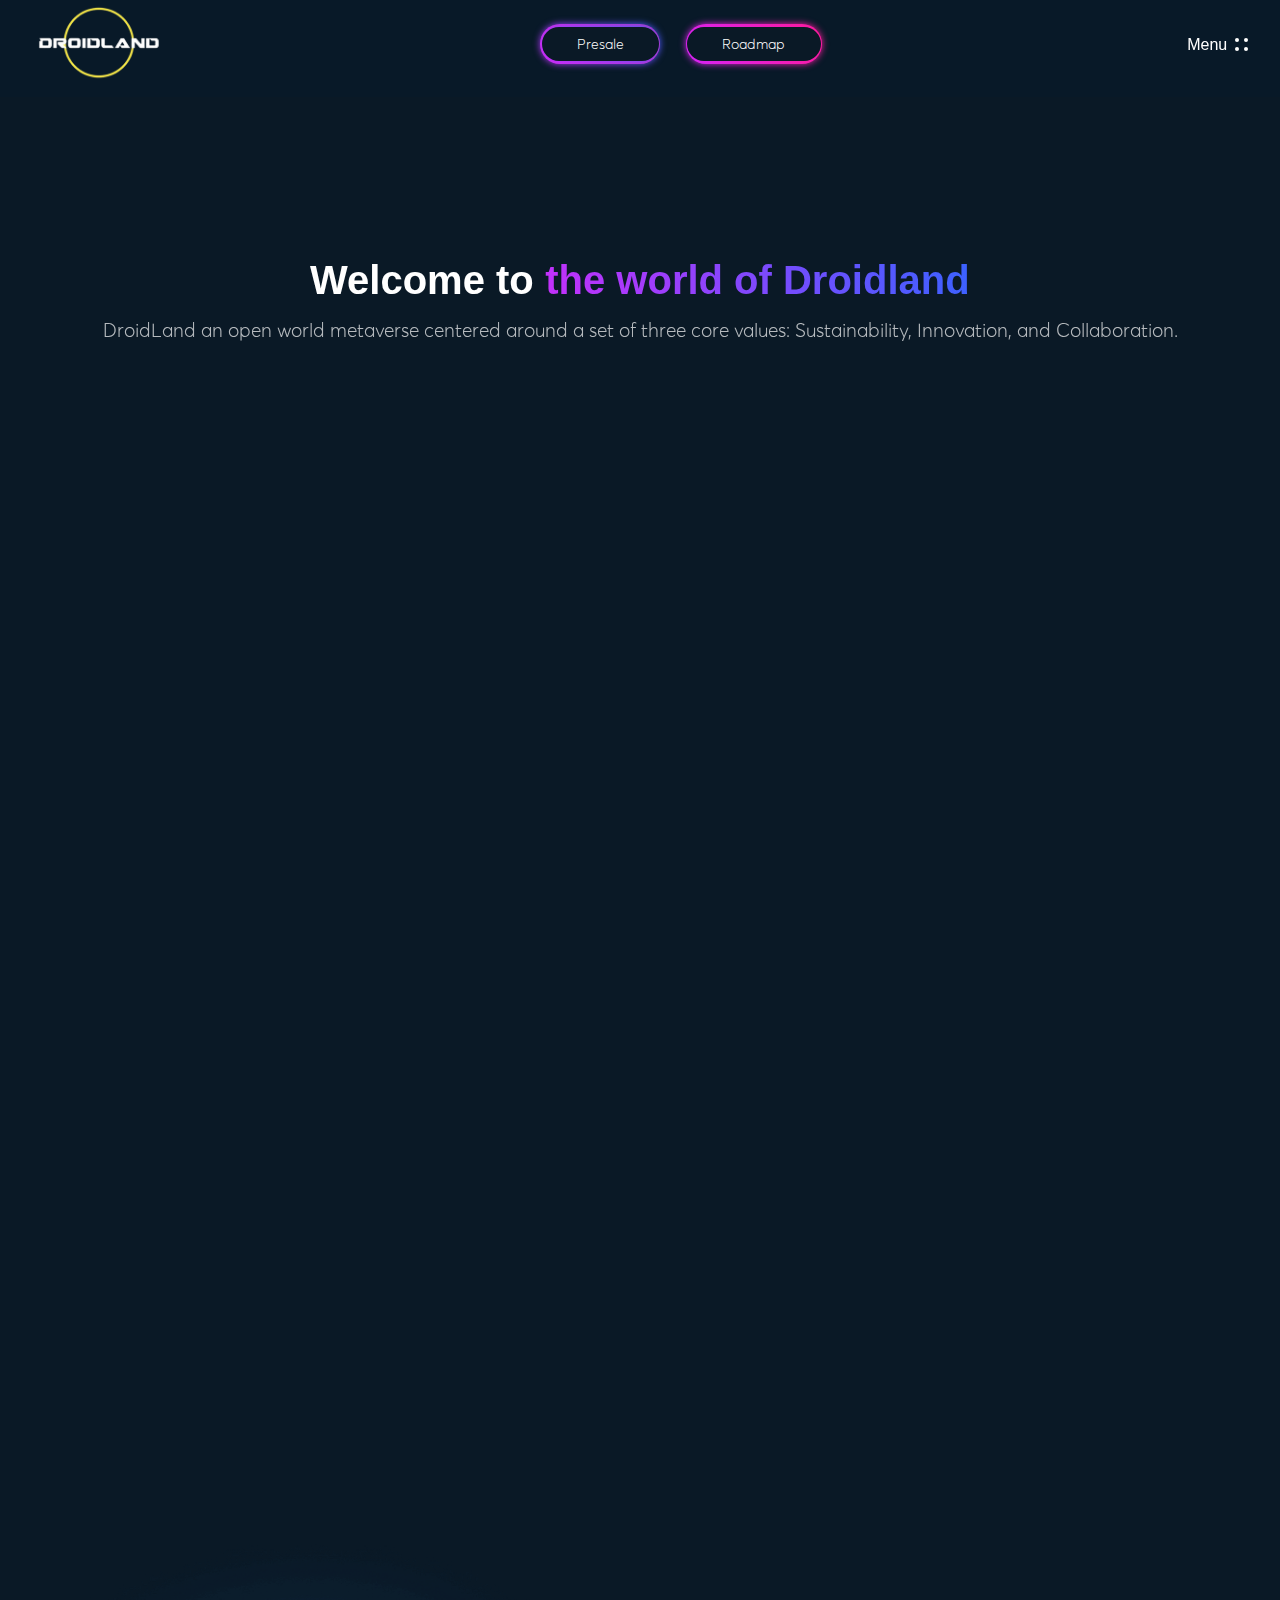
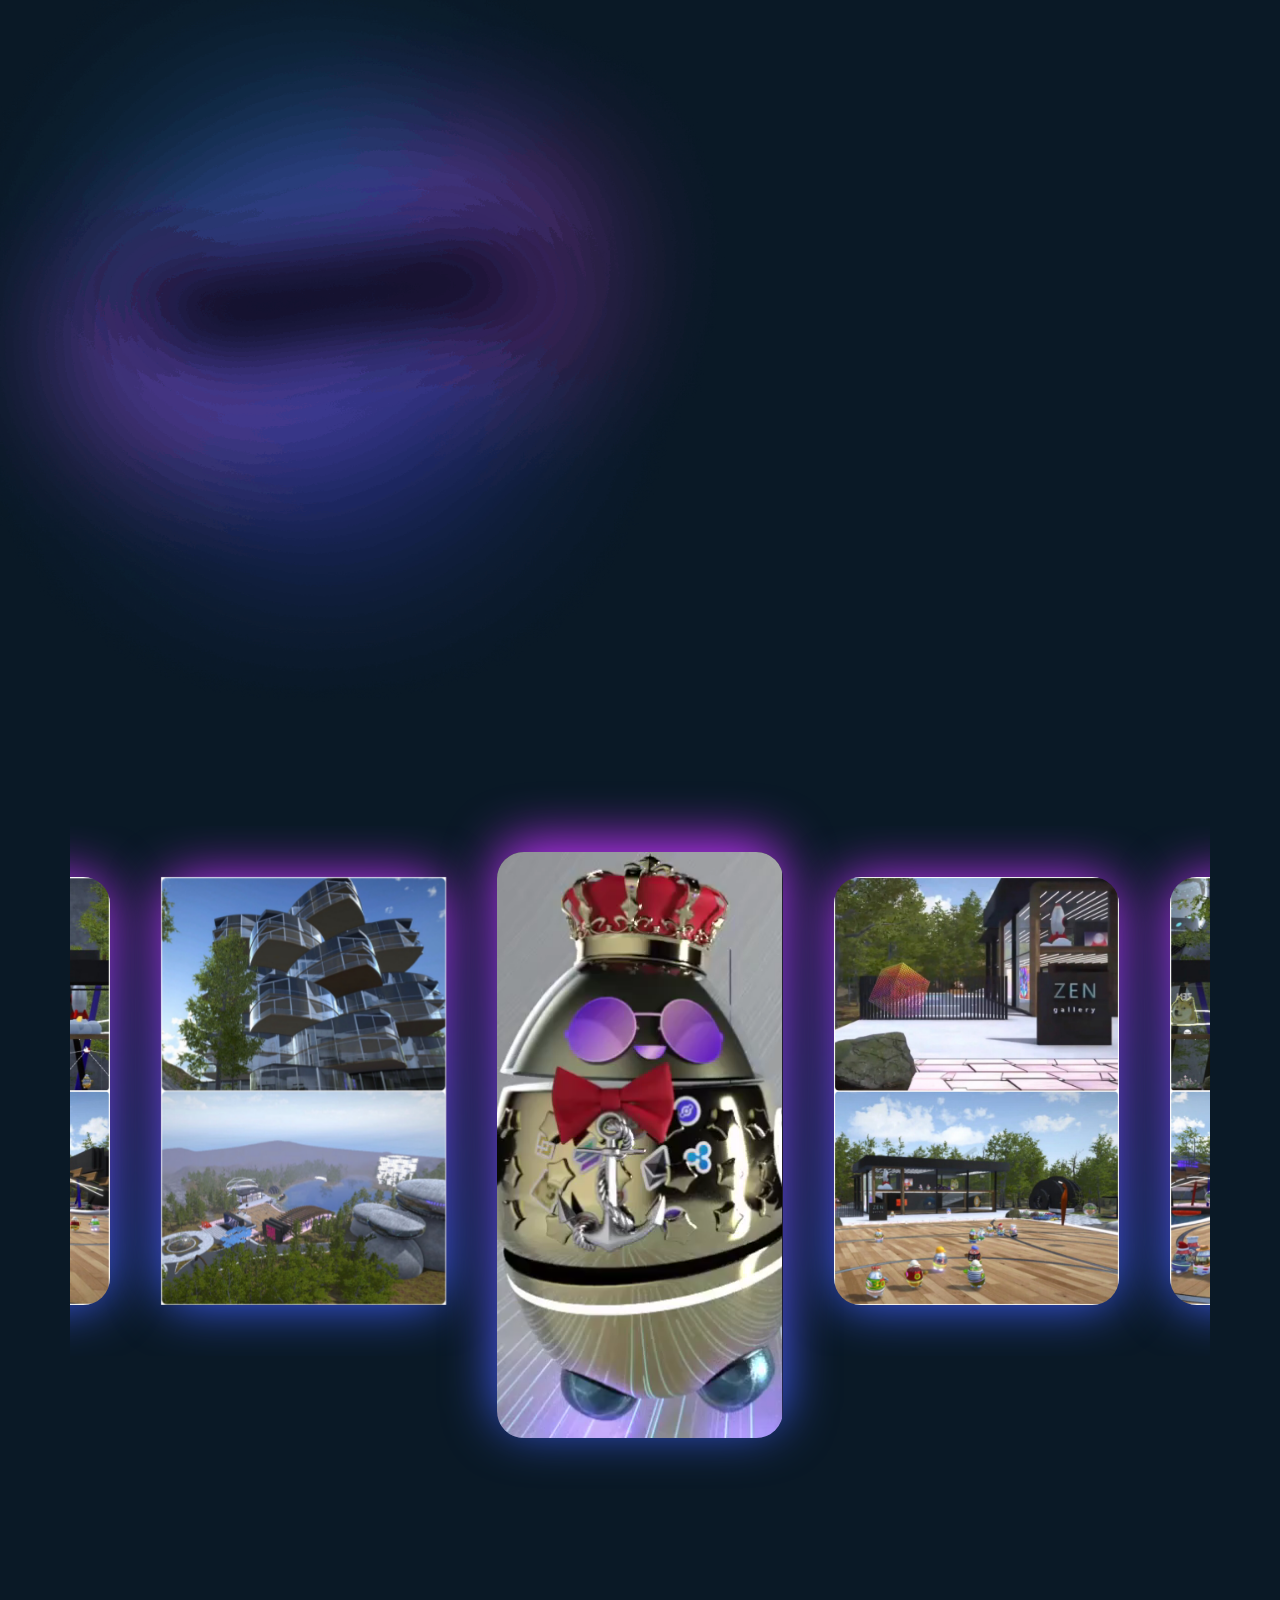
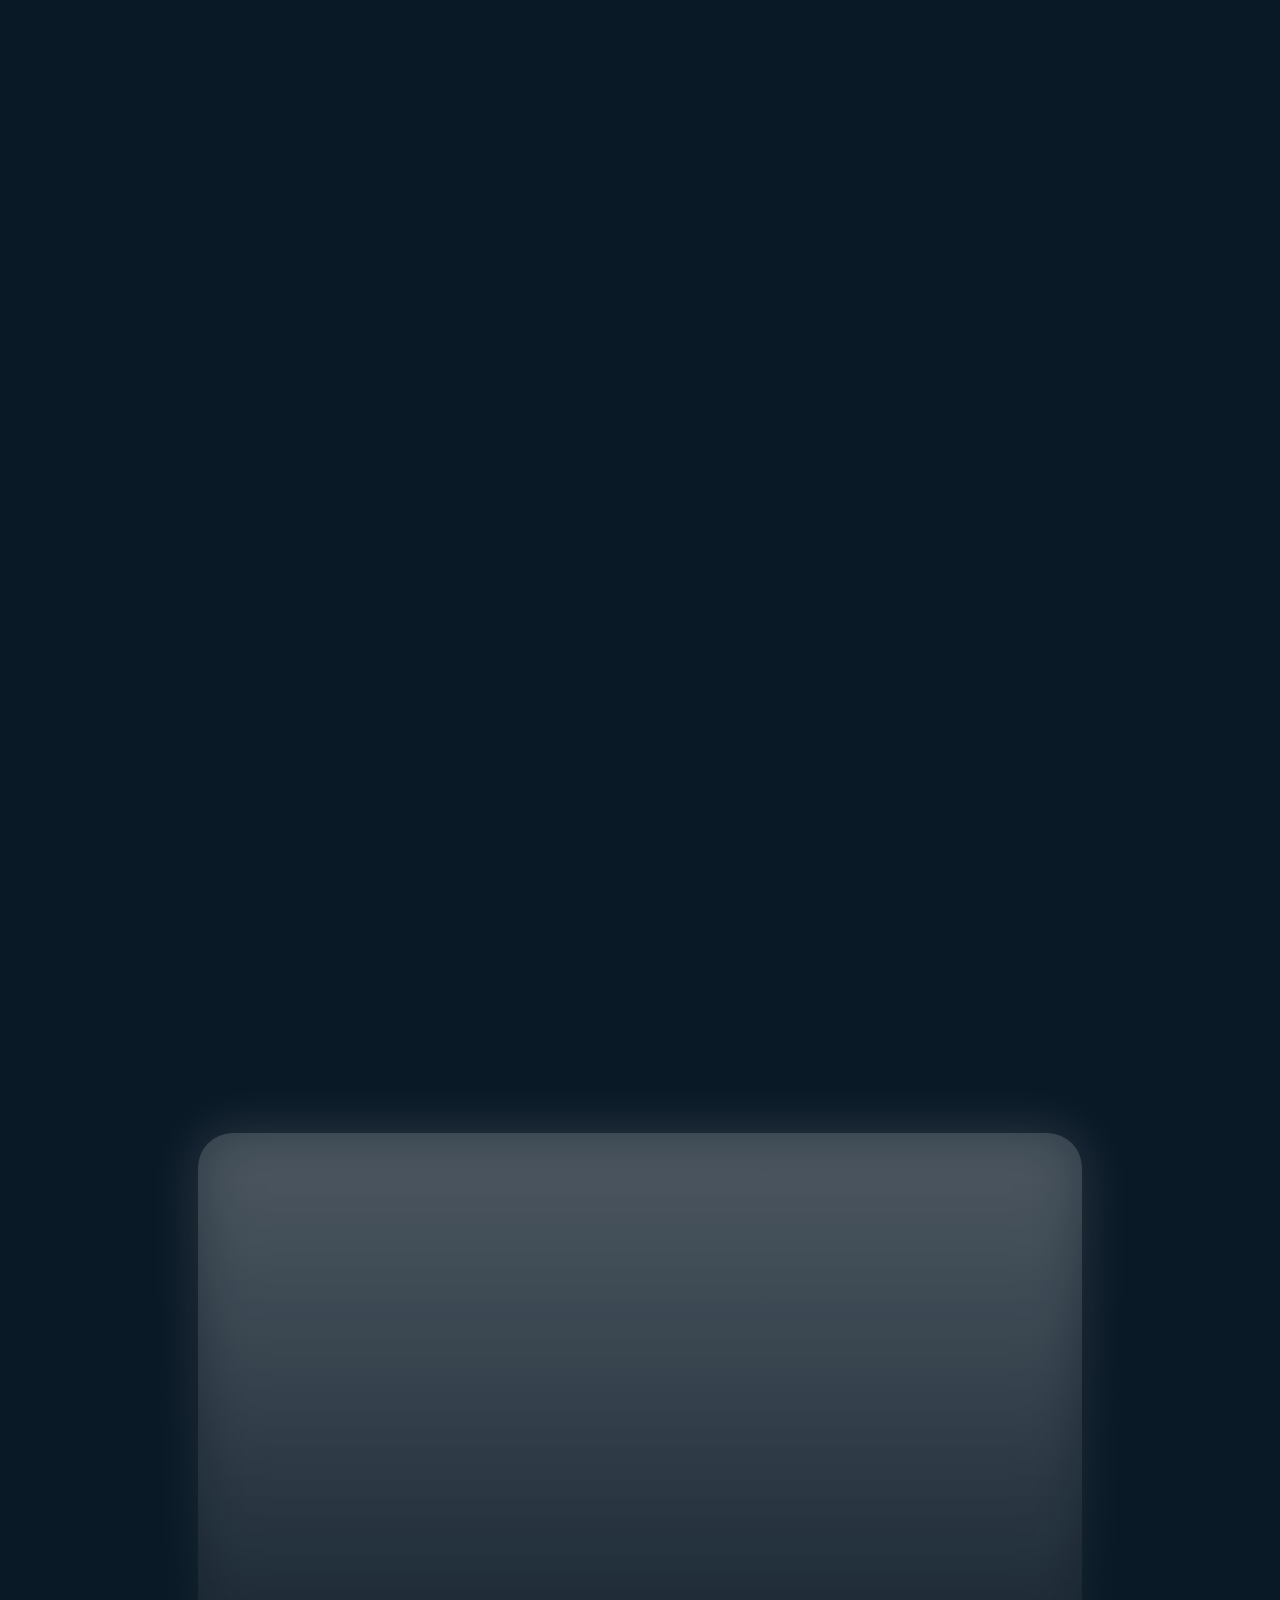
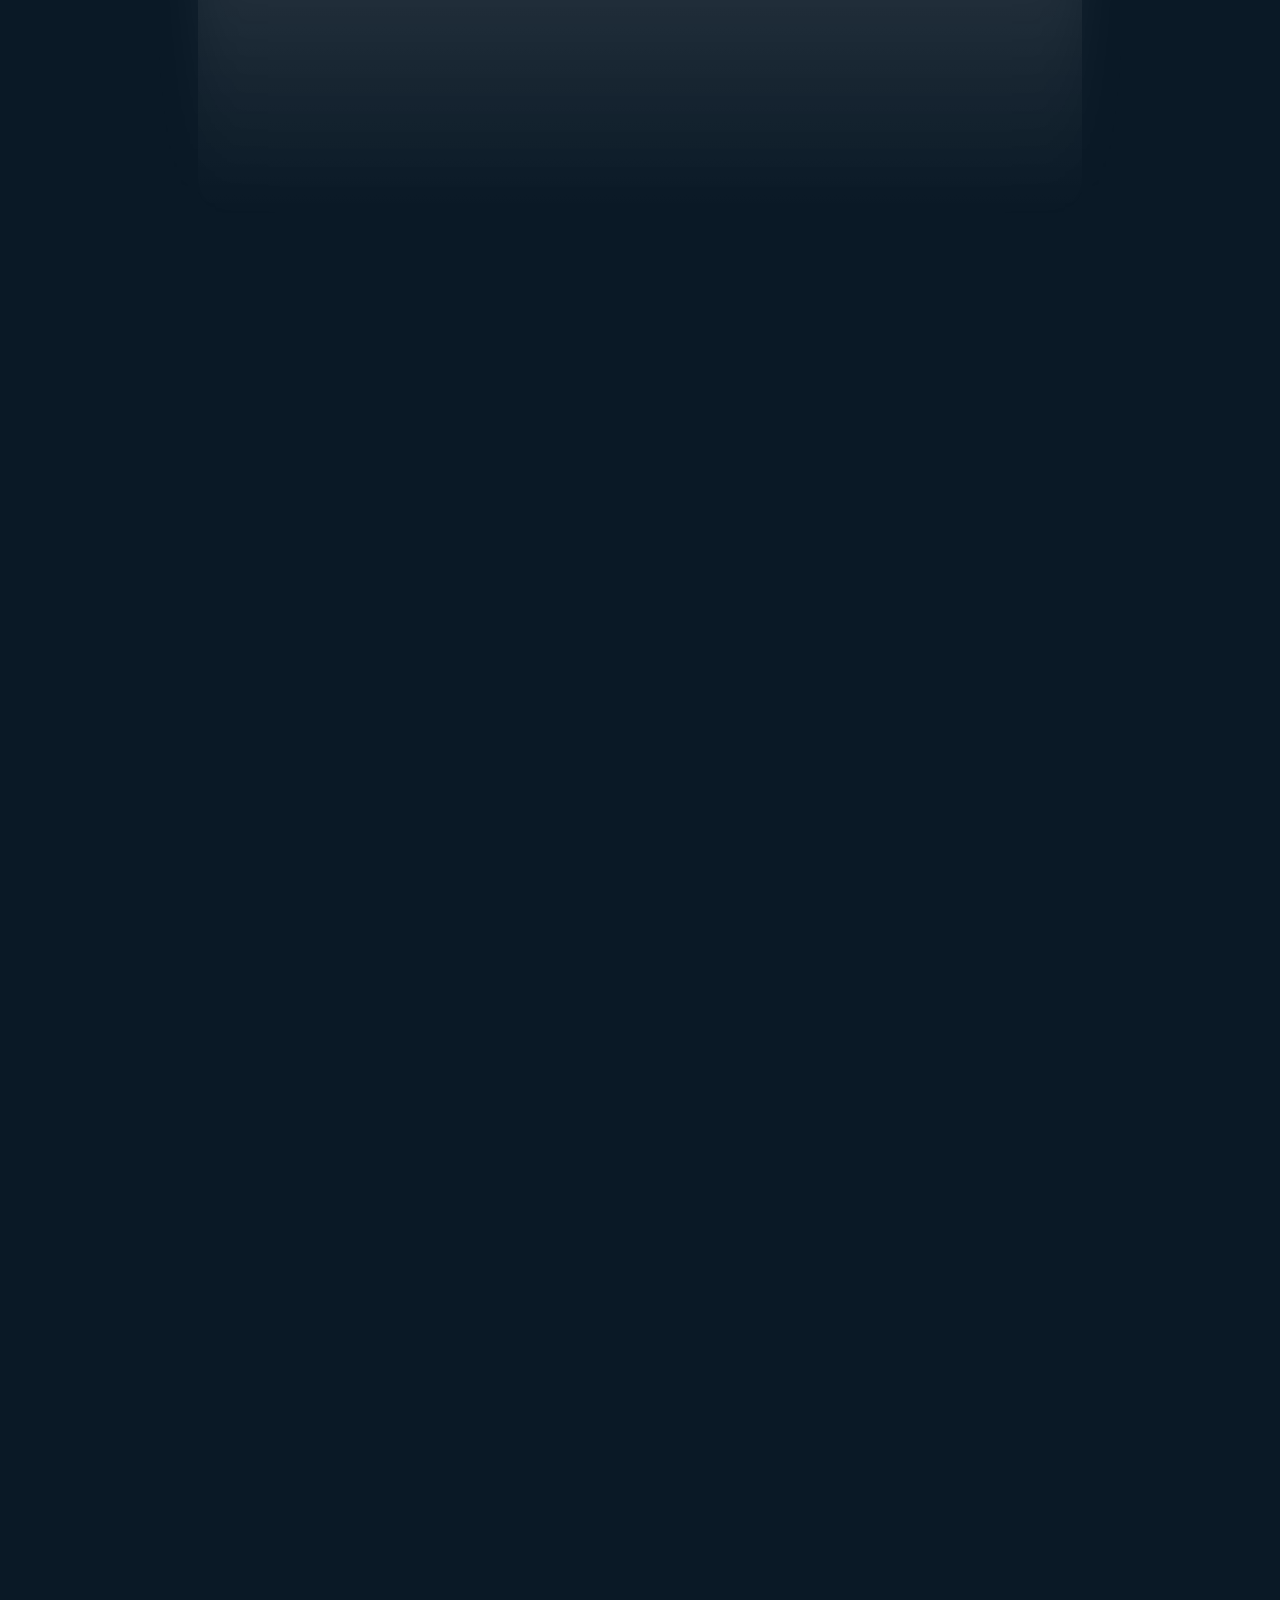
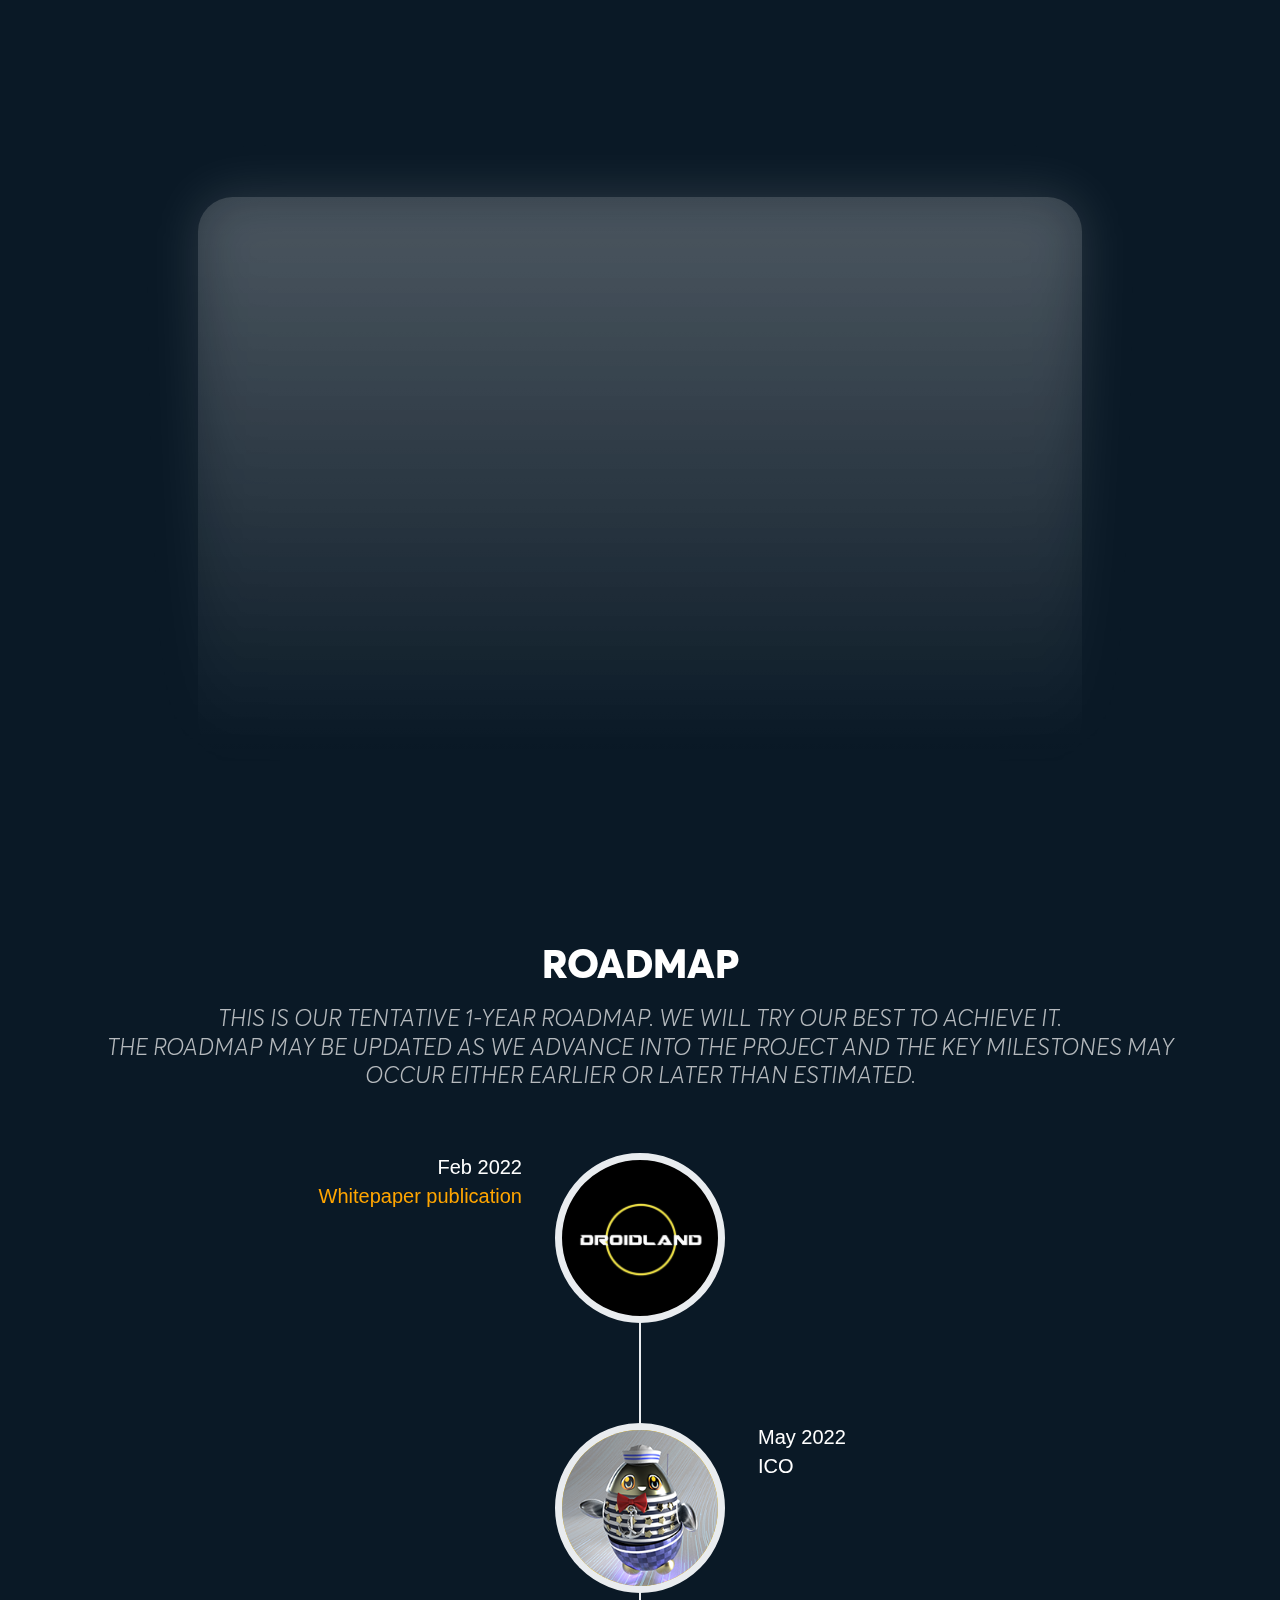
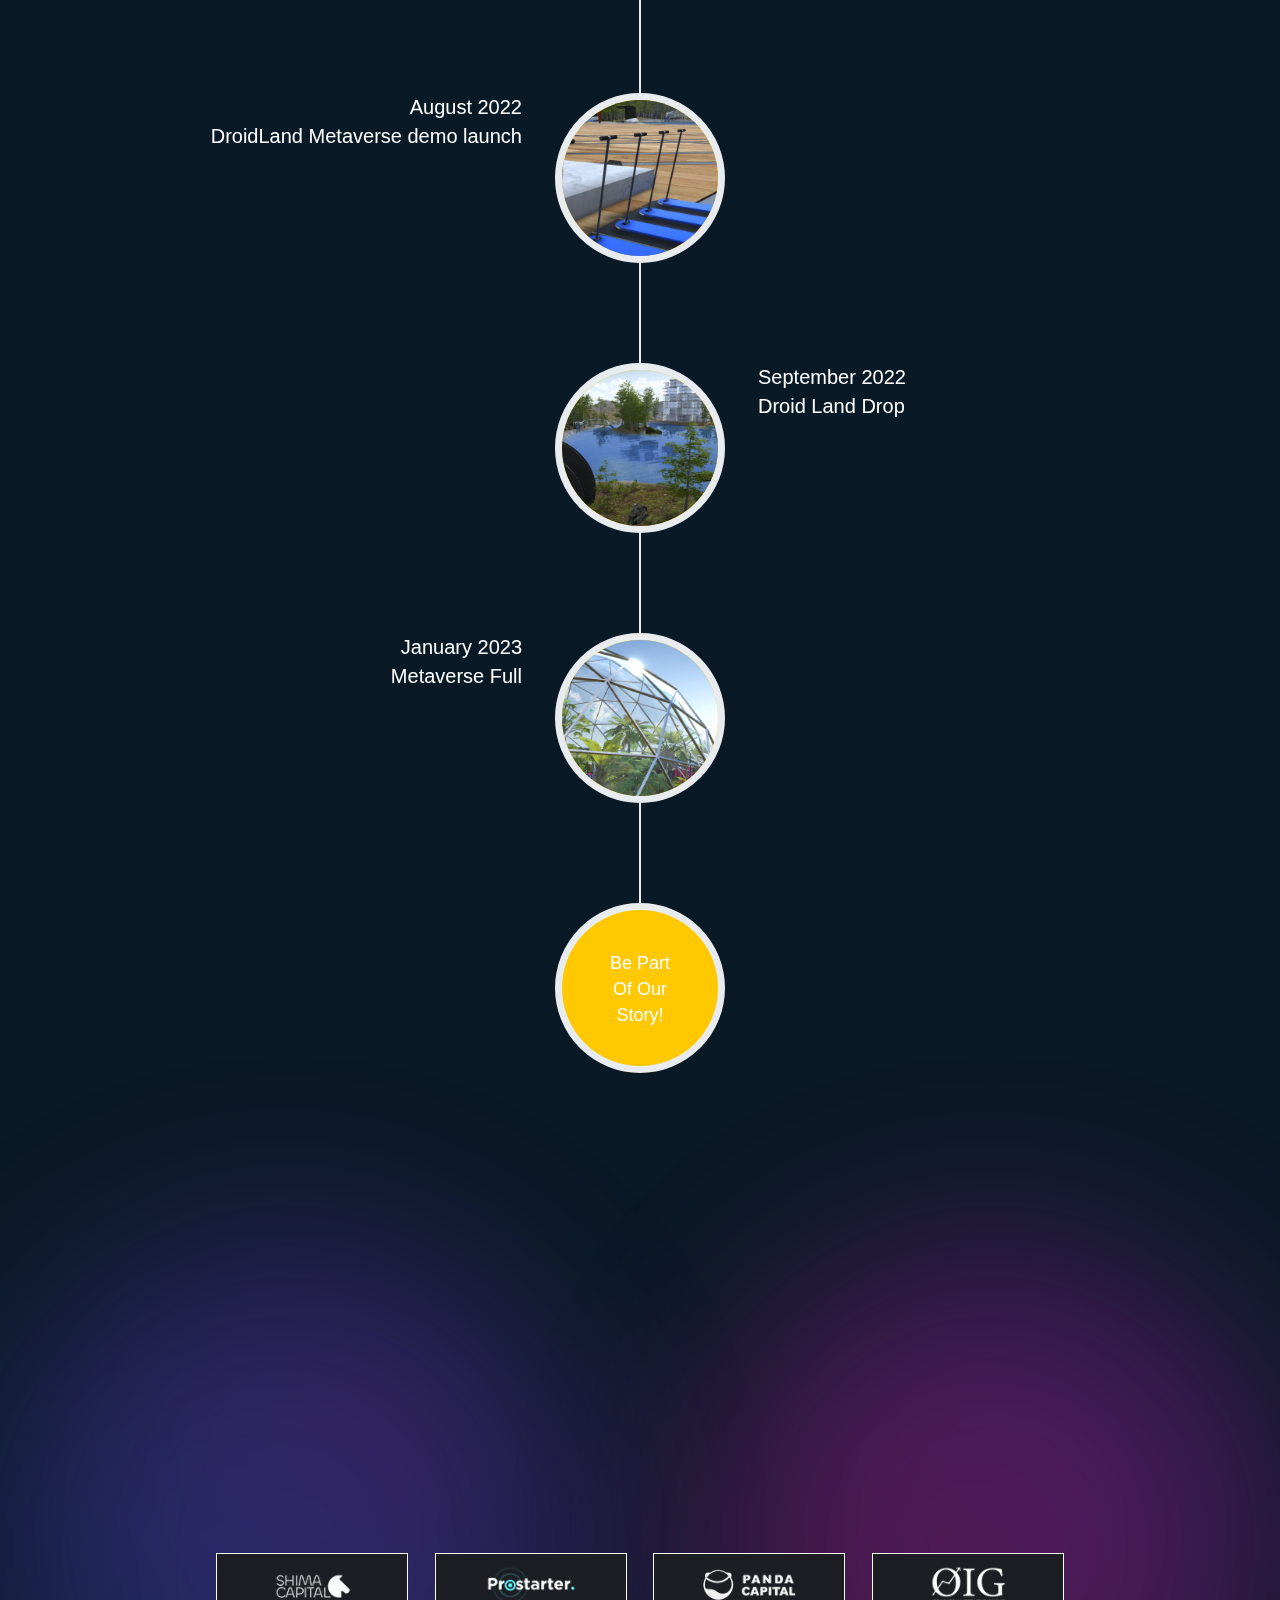
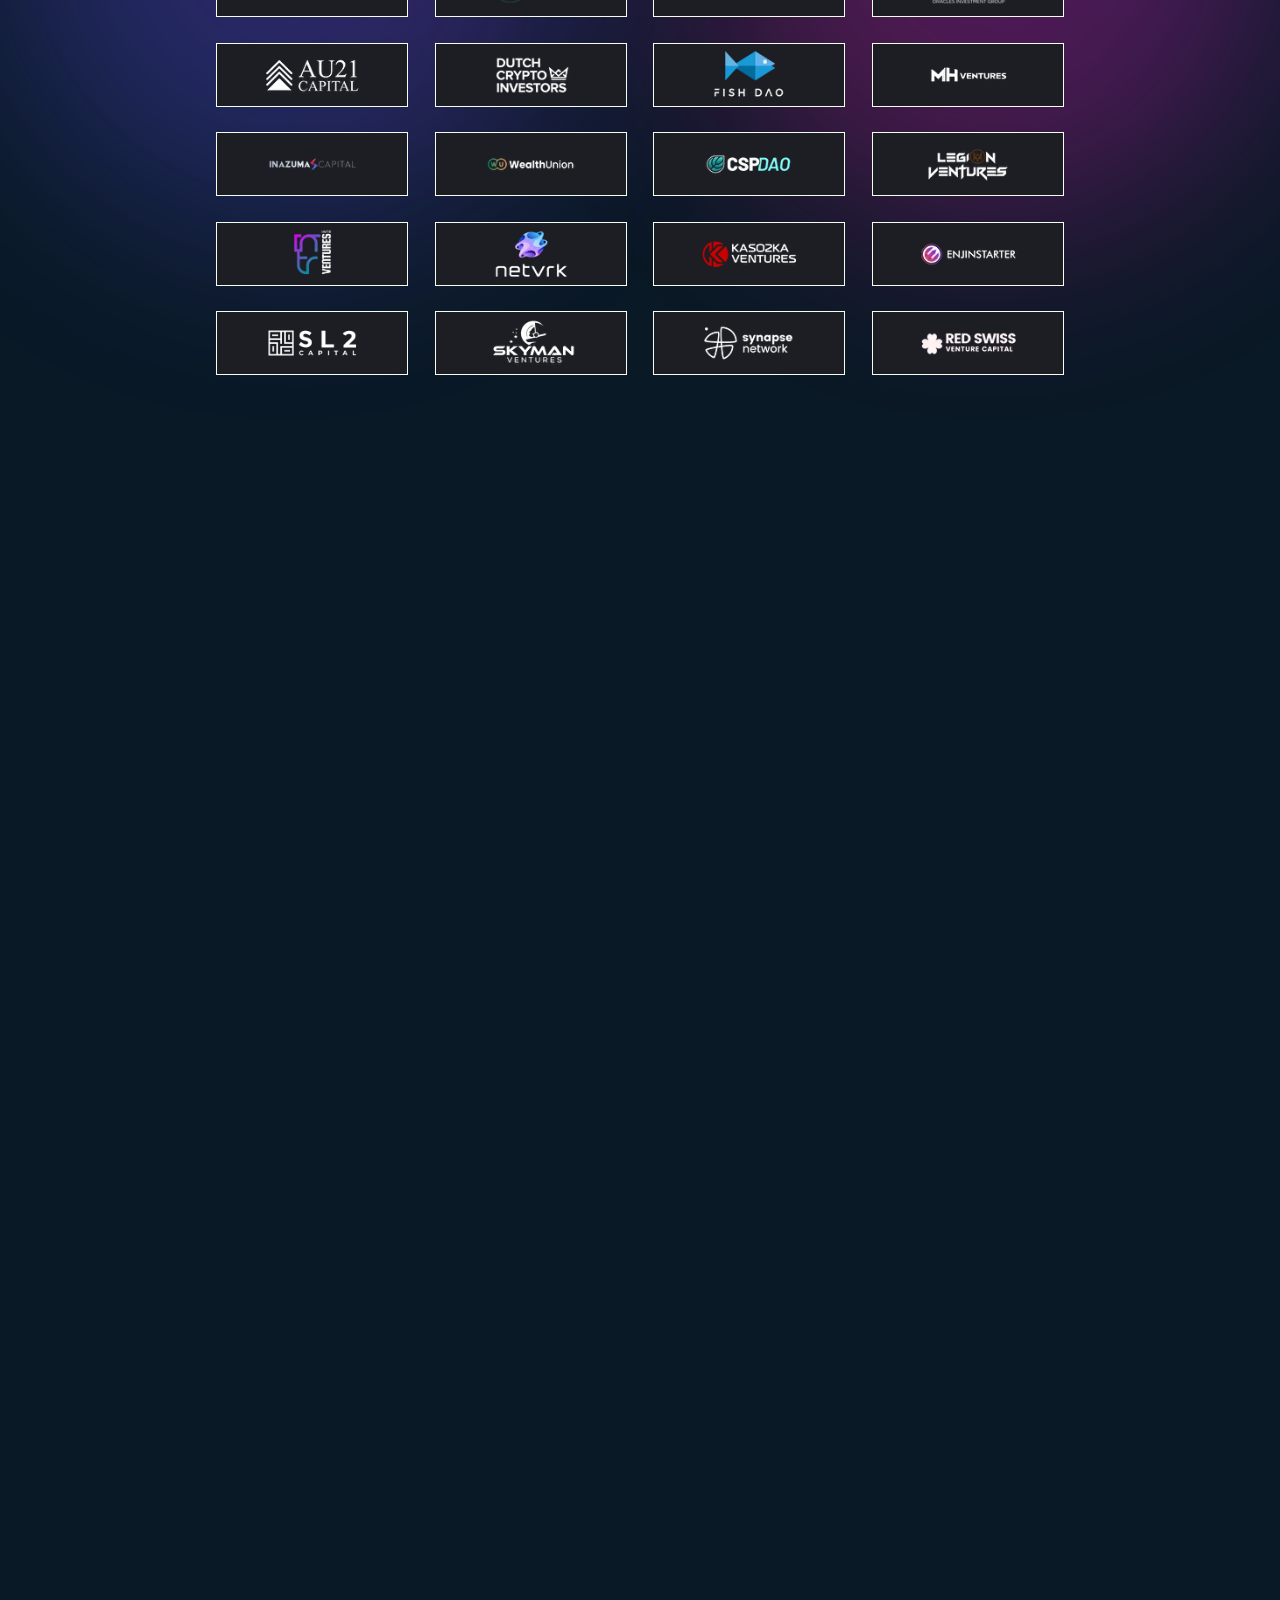
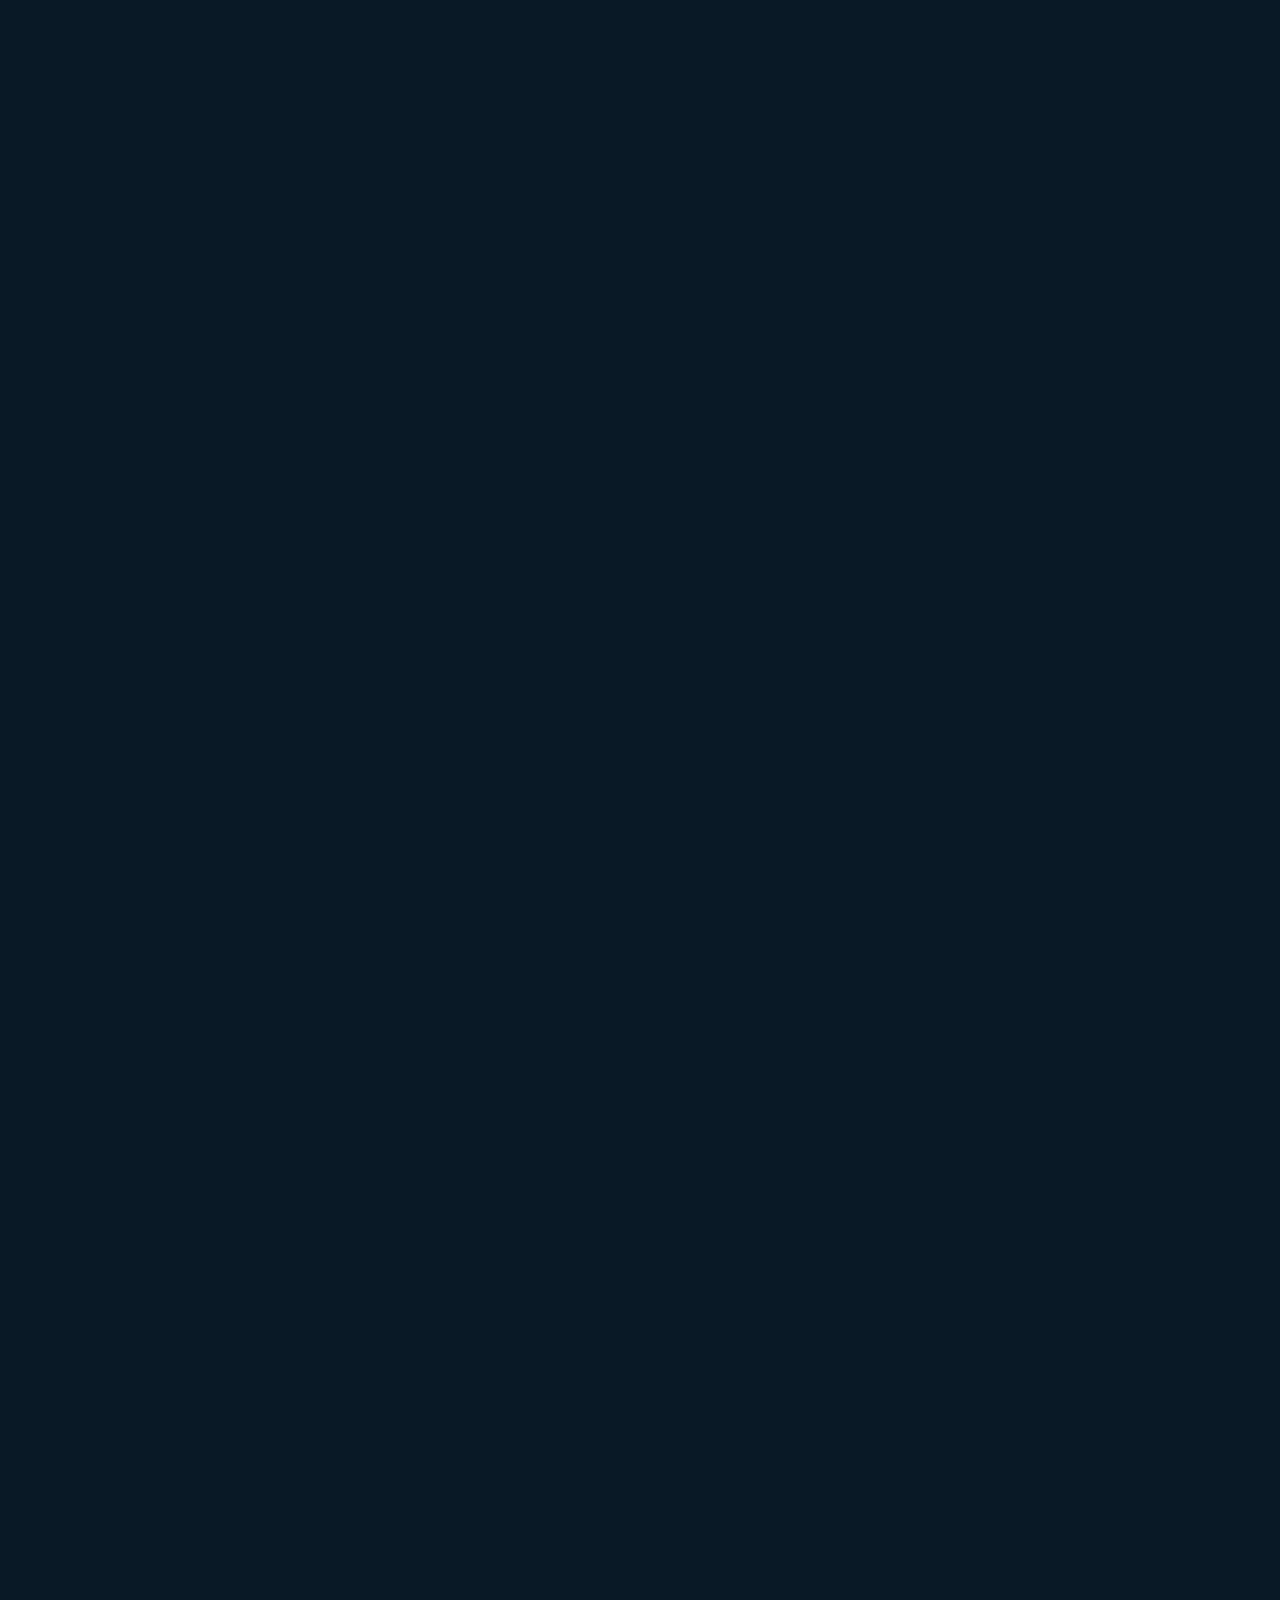
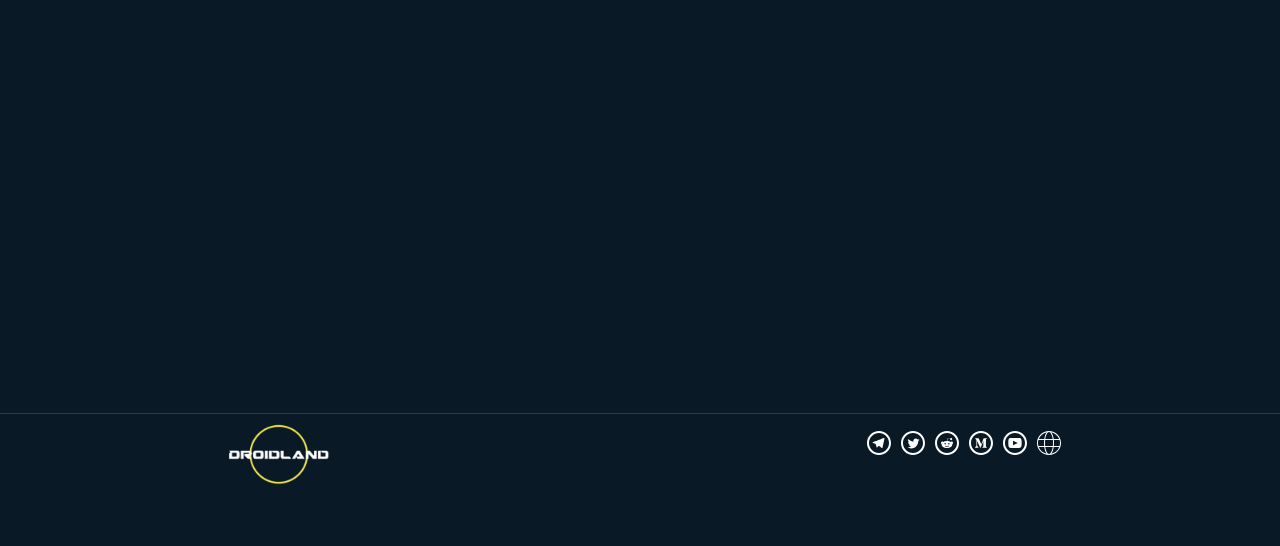
==== commit e8b2fe65: "craete presale" ====
--- a/index.html
+++ b/index.html
@@ -43,8 +43,8 @@
 				t + "touch")
 		}(window, document);
 	</script>
-	<link href="images/61e6ca5ae13667b91745b157_32x32.png" rel="shortcut icon" type="image/x-icon">
-	<link href="images/61e6ca61113bc3cabba17ea3_256x256.png" rel="apple-touch-icon"><!-- Google Tag Manager -->
+	<link href="images/logo.png" rel="shortcut icon" type="image/x-icon">
+	<link href="images/logo.png" rel="apple-touch-icon"><!-- Google Tag Manager -->
 	<script>
 		(function (w, d, s, l, i) {
 			w[l] = w[l] || [];
@@ -483,10 +483,6 @@
 					alt="Logo Neoland Game " class="logo-container__img pt">
 			</a></div>
 		<div class="wrapper-btn">
-			<div data-w-id="6a942f7e-0be6-a9c3-da28-d21f188f34db" class="container-btn mr-2"><a
-					href="http://fractal.is/neoland" class="btn btn-primary w-button">Get a LandPass</a>
-				<div class="blur"></div>
-			</div>
 			<div data-w-id="2612b51e-2107-9b91-3874-d1390f4155fe" class="container-btn mr-2 secondary"><a
 					href="/presale" class="btn btn-secondary nav w-button">Presale</a>
 				<div class="blur"></div>
@@ -605,15 +601,15 @@
 			<div class="container mt-9 pb-1">
 				<div class="screen-wrapper">
 					<div class="container-screen">
-						<div class="container-screen-element"><img src="images/game1.jpeg"
+						<div class="container-screen-element"><img src="images/img13.JPEG"
 								loading="lazy" sizes="(max-width: 479px) 100vw, (max-width: 767px) 171.01171875px, 22vw"
-								srcset="images/game1.jpeg 500w, images/game1.jpeg 1242w"
+								srcset="images/img13.JPEG 500w, images/img13.JPEG 1242w"
 								alt="Buildings screenshot Neopolis Game Revolt Games" class="container-screen__1">
 							<div class="container-screen__blur"></div>
 						</div>
-						<div class="container-screen-element"><img src="images/game4.jpeg"
+						<div class="container-screen-element"><img src="images/img11.JPEG"
 								loading="lazy"
-								srcset="images/game4.jpeg 500w, images/game4.jpeg 1242w"
+								srcset="images/img11.JPEG 500w, images/img11.JPEG 1242w"
 								sizes="(max-width: 479px) 100vw, (max-width: 767px) 171.01171875px, 22vw"
 								alt="Profil mod screenshot Neopolis Game Revolt Games" class="container-screen__2">
 							<div class="container-screen__blur"></div>
@@ -623,11 +619,11 @@
 								alt="Screenshot from the game" class="container-screen__3">
 							<div class="container-screen__blur"></div>
 						</div>
-						<div class="container-screen-element"><img src="images/game3.jpeg"
+						<div class="container-screen-element"><img src="images/img12.JPEG"
 								loading="lazy" alt="Map Neopolis Game Revolt Games" class="container-screen__4">
 							<div class="container-screen__blur"></div>
 						</div>
-						<div class="container-screen-element"><img src="images/game2.jpeg"
+						<div class="container-screen-element"><img src="images/img13.JPEG"
 								loading="lazy" alt="Ranking screenshot Neopolis Game Revolt Games"
 								class="container-screen__5">
 							<div class="container-screen__blur"></div>
@@ -656,10 +652,10 @@
 									style="background-image:url(&quot;images/61fcfcdb4b83193b98ccbf68_Gameplay%20vertical%20under%2015-poster-00001.jpg&quot;)"
 									muted playsinline data-wf-ignore="true" data-object-fit="cover">
 									<source
-										src="media/61fcfcdb4b83193b98ccbf68_Gameplay%20vertical%20under%2015-transcode.mp4"
+										src="media/game.mp4"
 										data-wf-ignore="true">
 									<source
-										src="media/61fcfcdb4b83193b98ccbf68_Gameplay%20vertical%20under%2015-transcode.webm"
+										src="media/game.webm"
 										data-wf-ignore="true"></video></div><img
 								src="fonts/61e0be9708cb04bf51a8d8b8_Groupe%20de%20masques%201.svg" loading="lazy"
 								alt="Screenshot from the game" class="container-screen__3">
@@ -699,9 +695,9 @@
 								alt="Screenshot from the game" class="container-screen__1">
 							<div class="container-screen__blur"></div>
 						</div>
-						<div class="container-screen-element"><img src="images/game4.jpeg"
+						<div class="container-screen-element"><img src="images/img11.JPEG"
 								loading="lazy"
-								srcset="images/game4.jpeg 500w, images/game4.jpeg 1242w"
+								srcset="images/img11.JPEG 500w, images/img11.JPEG 1242w"
 								sizes="(max-width: 479px) 36vw, 100vw"
 								alt="Profil mod screenshot Neopolis Game Revolt Games" class="container-screen__2">
 							<div class="container-screen__blur"></div>
@@ -724,9 +720,9 @@
 										src="media/61f952111c6b9a18e6c02203_Neopolis%20Gameplay%20mobile%20app-transcode.webm"
 										data-wf-ignore="true"></video></div>
 						</div>
-						<div class="container-screen-element"><img src="images/game3.jpeg"
+						<div class="container-screen-element"><img src="images/img12.JPEG"
 								loading="lazy" sizes="(max-width: 479px) 36vw, 100vw"
-								srcset="images/game3.jpeg 500w, images/game3.jpeg 800w, images/game3.jpeg 1080w, images/ 1242w"
+								srcset="images/img12.JPEG 500w, images/img12.JPEG 800w, images/img12.JPEG 1080w, images/ 1242w"
 								alt="Map Neopolis Game" class="container-screen__4">
 							<div class="container-screen__blur"></div>
 						</div>
@@ -1104,7 +1100,7 @@
                 </div>
                 <ul class="timeline">
                     <li>
-                        <div class="timeline-image"><img class="rounded-circle img-fluid" src="assets/img/roadmap/whitepaper.png" alt="..." /></div>
+                        <div class="timeline-image" style="background-color: black;"><h4><img class="rounded-circle img-fluid" src="images/logo.png" alt="..." /></h4></div>
                         <div class="timeline-panel">
                             <div class="timeline-heading">
                                 <h4>Feb 2022</h4>
@@ -1118,7 +1114,7 @@
                         <div class="timeline-panel">
                             <div class="timeline-heading">
                                 <h4>May 2022</h4>
-                                <h4 class="subheading">Azuria Droids! Mint</h4>
+                                <h4 class="subheading">ICO</h4>
                             </div>
                             <div class="timeline-body"><p class="text-muted"></p></div>
                         </div>
@@ -1128,7 +1124,7 @@
                         <div class="timeline-panel">
                             <div class="timeline-heading">
                                 <h4>August 2022</h4>
-                                <h4 class="subheading">Azuria Metaverse demo launch</h4>
+                                <h4 class="subheading">DroidLand Metaverse demo launch</h4>
                             </div>
                             <div class="timeline-body"><p class="text-muted"></p></div>
                         </div>
@@ -1138,7 +1134,7 @@
                         <div class="timeline-panel">
                             <div class="timeline-heading">
                                 <h4>September 2022</h4>
-                                <h4 class="subheading">Azuria Land Drop</h4>
+                                <h4 class="subheading">Droid Land Drop</h4>
                             </div>
                             <div class="timeline-body"><p class="text-muted"></p></div>
                         </div>
@@ -1148,7 +1144,7 @@
                         <div class="timeline-panel">
                             <div class="timeline-heading">
                                 <h4>January 2023</h4>
-                                <h4 class="subheading">Metaverse full launch</h4>
+                                <h4 class="subheading">Metaverse Full</h4>
                             </div>
                             <div class="timeline-body"><p class="text-muted"></p></div>
                         </div>
@@ -1694,9 +1690,9 @@
 							<div class="container-team-members mb-2">
 								<div class="wrapper-team-left">
 									<div class="wrapper-img-team mr-1"><img
-											src="images/620398749b80fb133e051b62_guillaume.png" loading="lazy"
+											src="images/img15.jpeg" loading="lazy"
 											sizes="(max-width: 479px) 18vw, (max-width: 767px) 12vw, (max-width: 991px) 9vw, 6vw"
-											srcset="images/620398749b80fb133e051b62_guillaume-p-500.png 500w, images/620398749b80fb133e051b62_guillaume.png 1052w"
+											srcset="images/img15.jpeg 500w, images/img15.jpeg 1052w"
 											alt="Guillaume verlinden
 " class="img-team-neo"></div>
 									<p class="member">Guillaume Verlinden</p>
@@ -1715,9 +1711,9 @@
 							<div class="container-team-members mb-2">
 								<div class="wrapper-team-left">
 									<div class="wrapper-img-team mr-1"><img
-											src="images/62039874b4449d7a346da838_Hubert.png" loading="lazy"
+											src="images/img16.jpeg" loading="lazy"
 											sizes="(max-width: 479px) 18vw, (max-width: 767px) 12vw, (max-width: 991px) 9vw, 6vw"
-											srcset="images/62039874b4449d7a346da838_Hubert-p-500.png 500w, images/62039874b4449d7a346da838_Hubert.png 1416w"
+											srcset="images/img16.jpeg 500w, images/img16.jpeg 1416w"
 											alt="Hubert Thieblot" class="img-team-neo"></div>
 									<p class="member">Hubert Thieblot</p>
 								</div>
@@ -1774,7 +1770,7 @@
 							<div class="container-team-members mb-2">
 								<div class="wrapper-team-left">
 									<div class="wrapper-img-team mr-1"><img
-											src="images/620398747348c6a9a0bfc4f3_Sara.png" loading="lazy" alt="SE"
+											src="images/img14.jpeg" loading="lazy" alt="SE"
 											class="img-team-neo"></div>
 									<p class="member">Sara El Bachri</p>
 								</div>
@@ -1792,7 +1788,7 @@
 							<div class="container-team-members mb-2">
 								<div class="wrapper-team-left">
 									<div class="wrapper-img-team mr-1"><img
-											src="images/620398741607b168f51c92ba_thibaud%20leziere.jpeg" loading="lazy"
+											src="images/img17.jpeg" loading="lazy"
 											alt="Thibaud Elziere" class="img-team-neo"></div>
 									<p class="member">Thibaud Elziere</p>
 								</div>
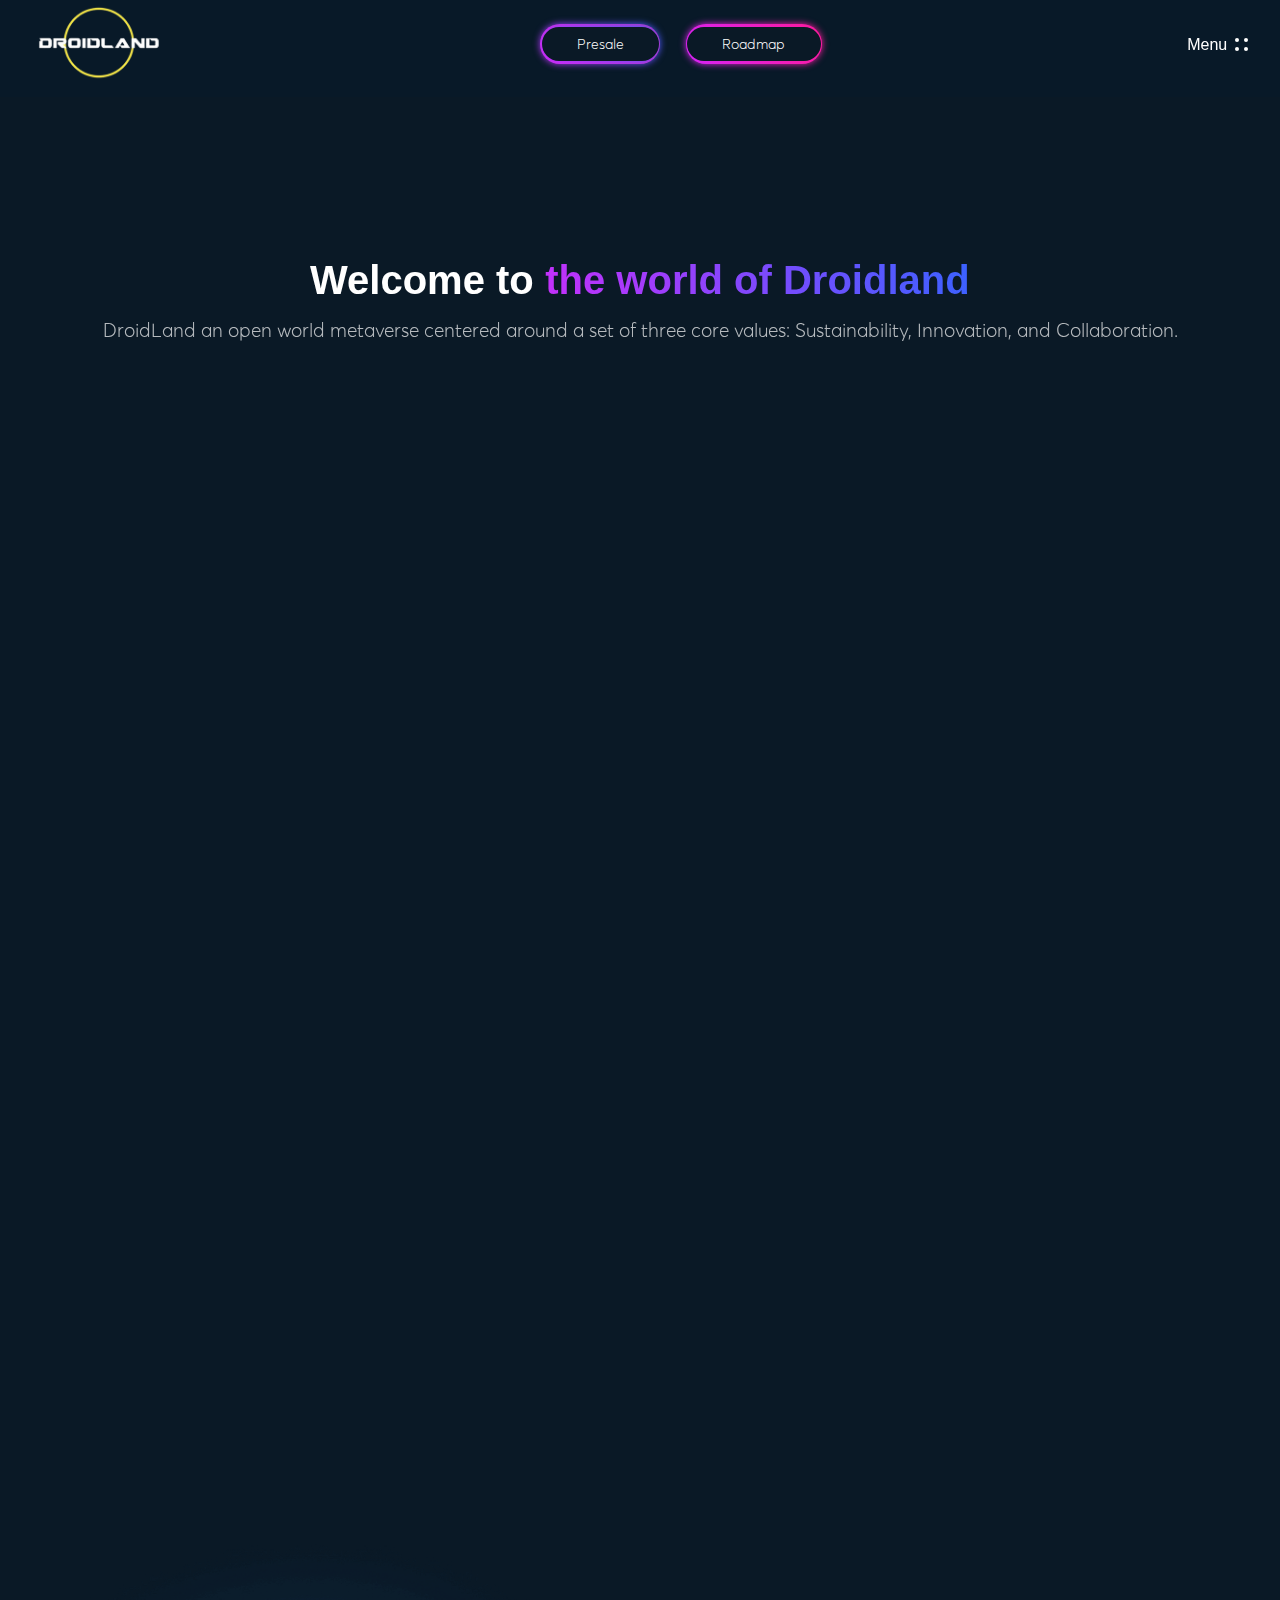
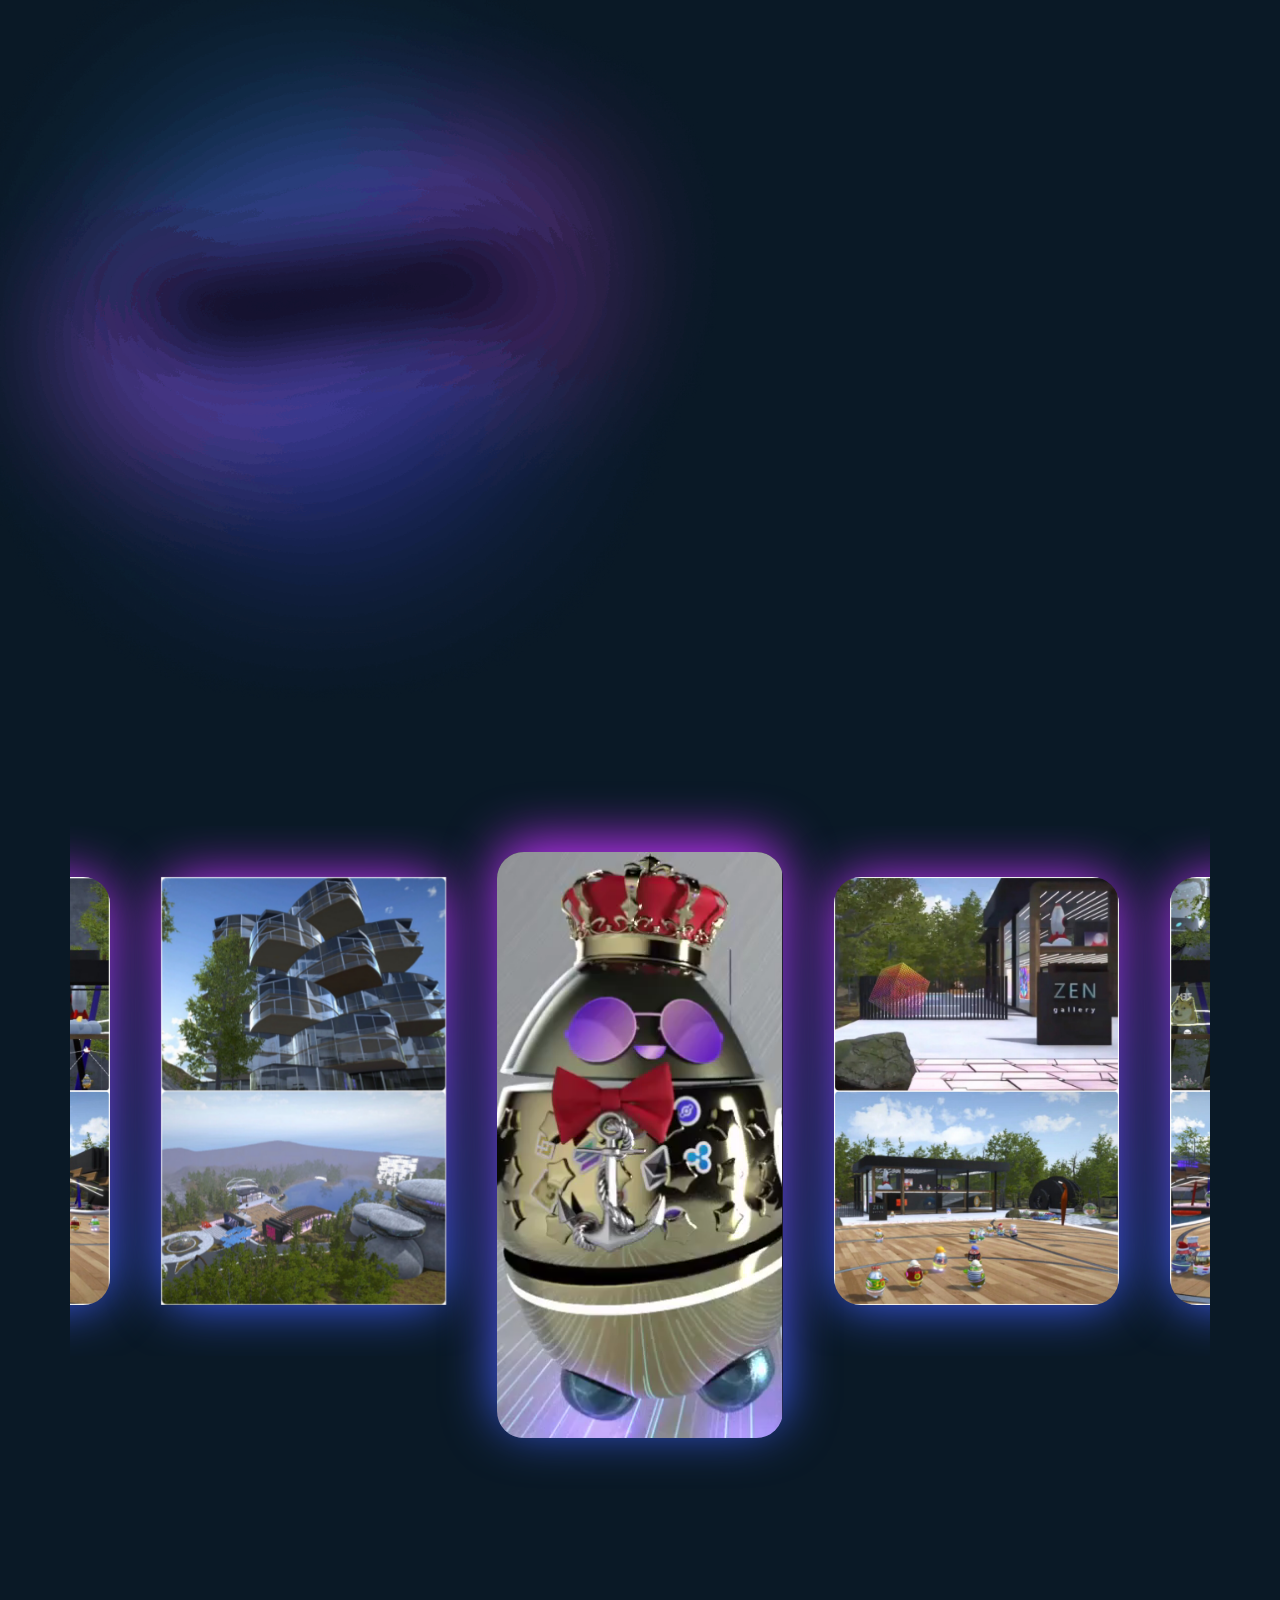
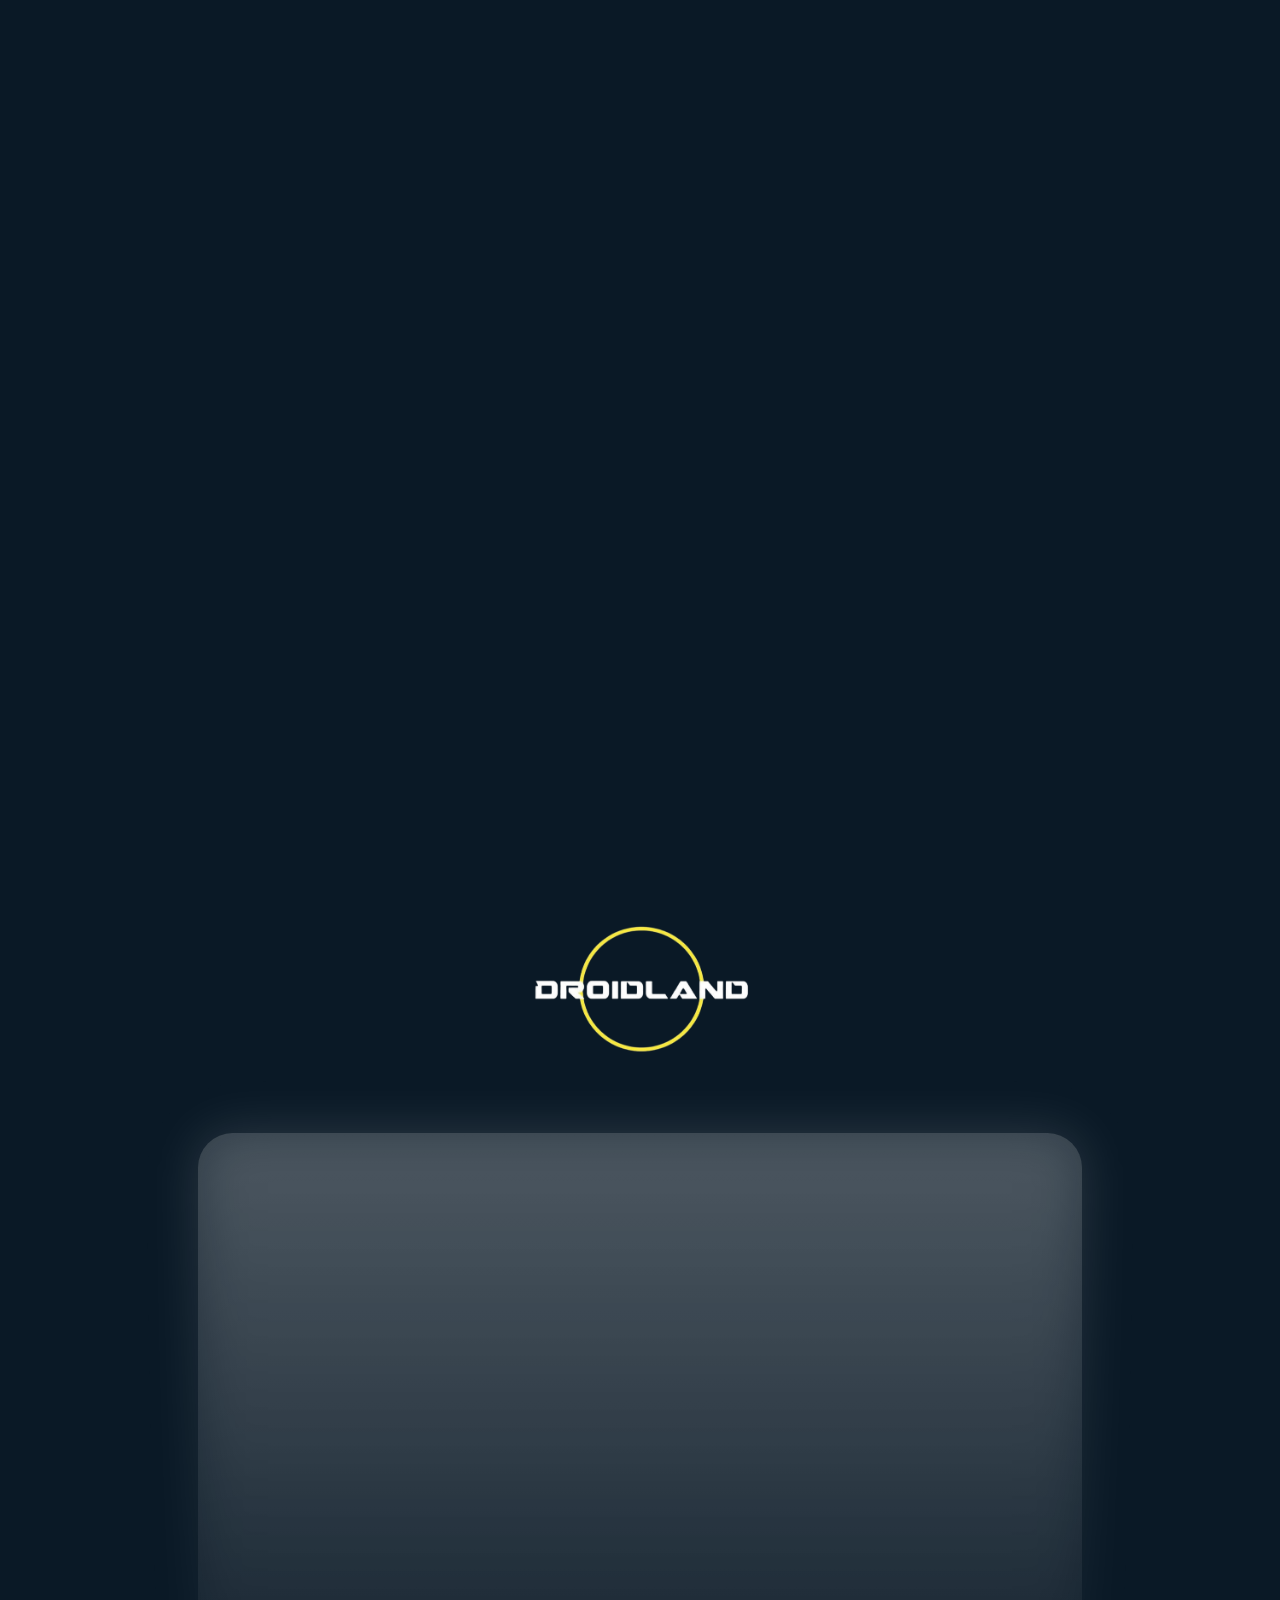
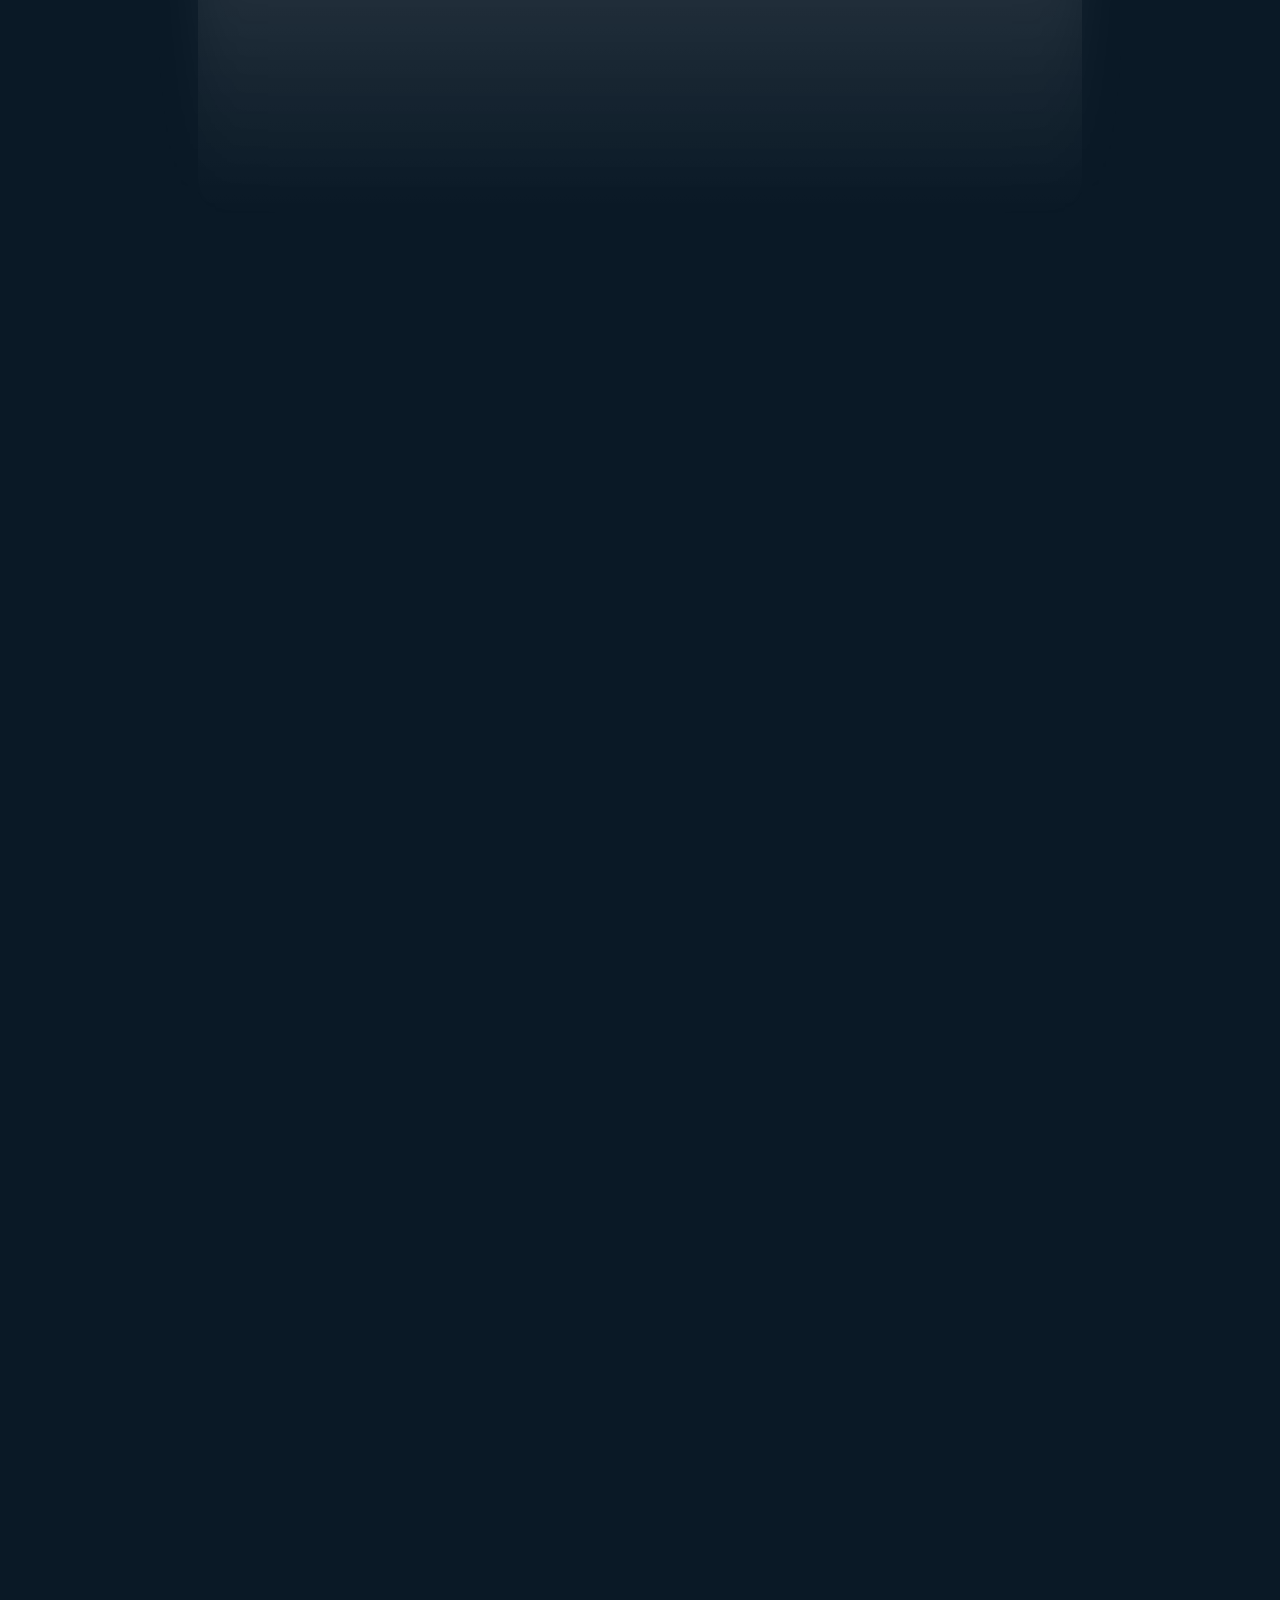
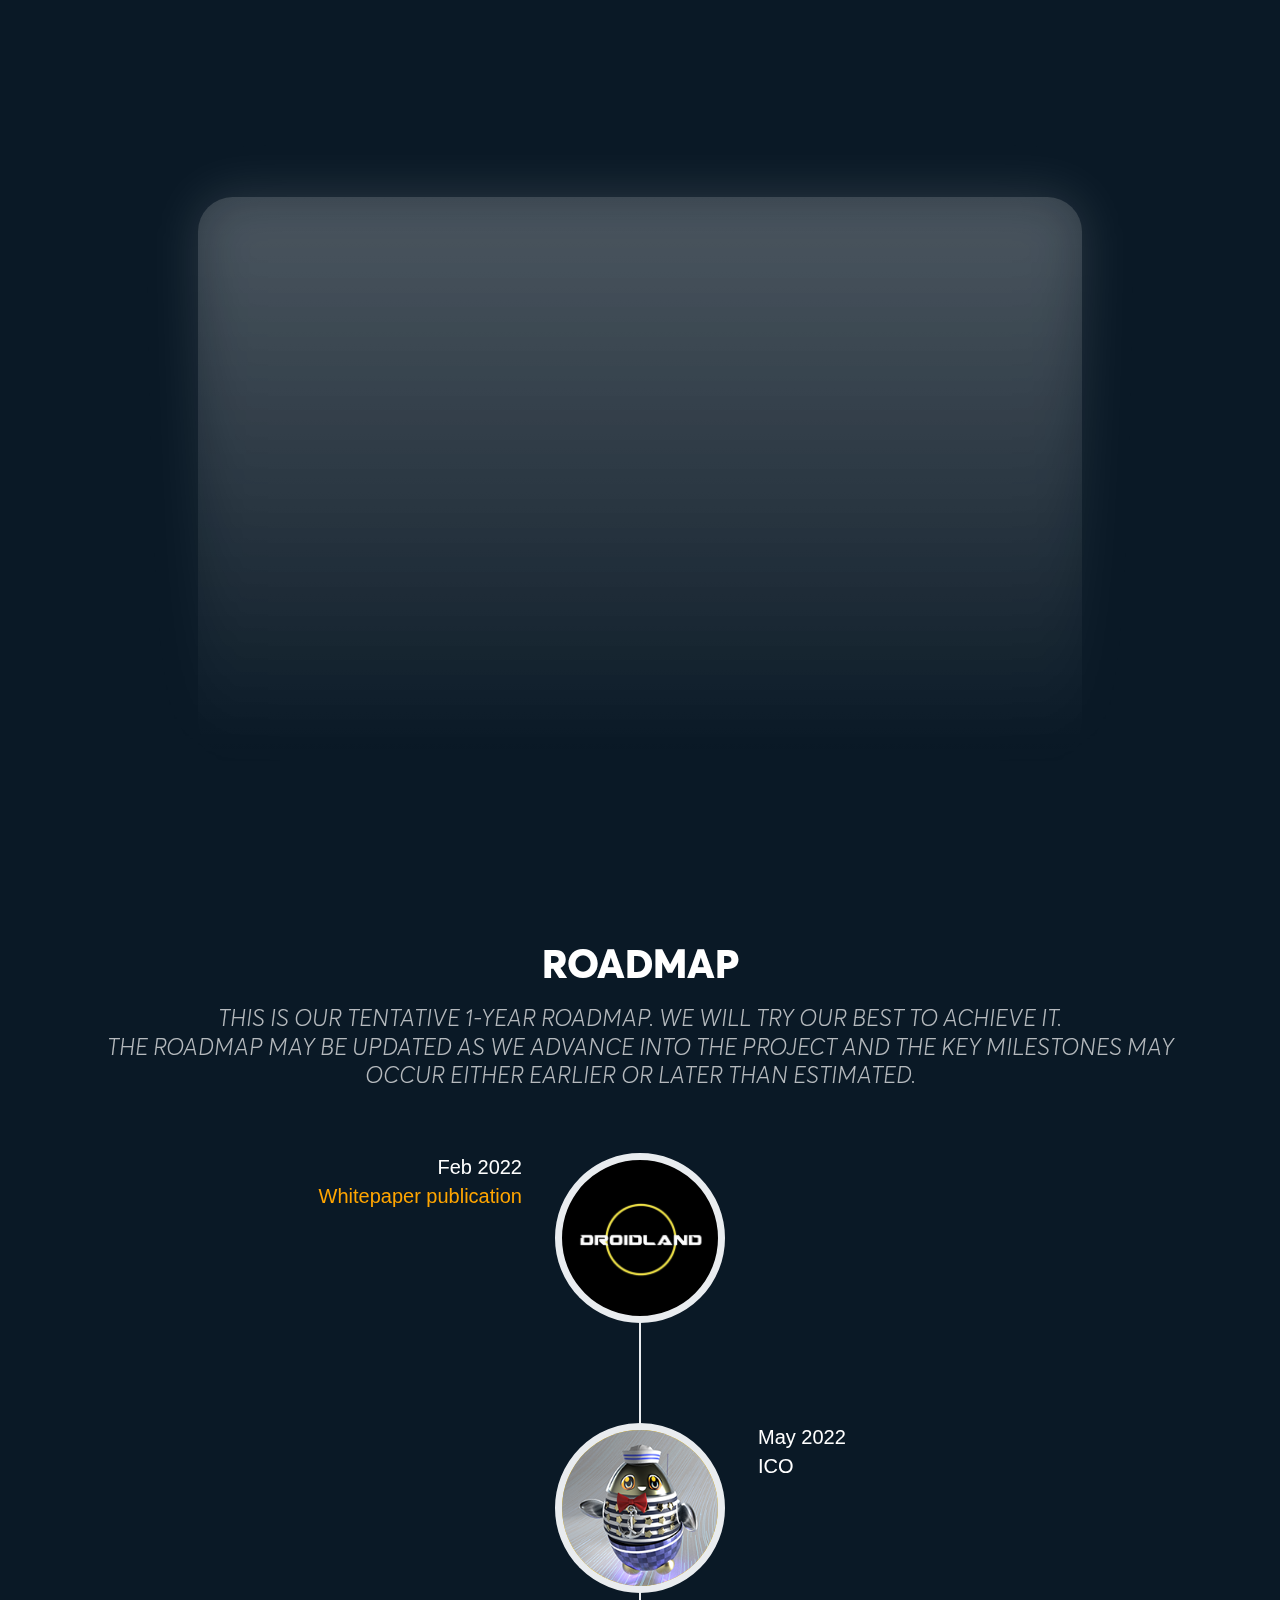
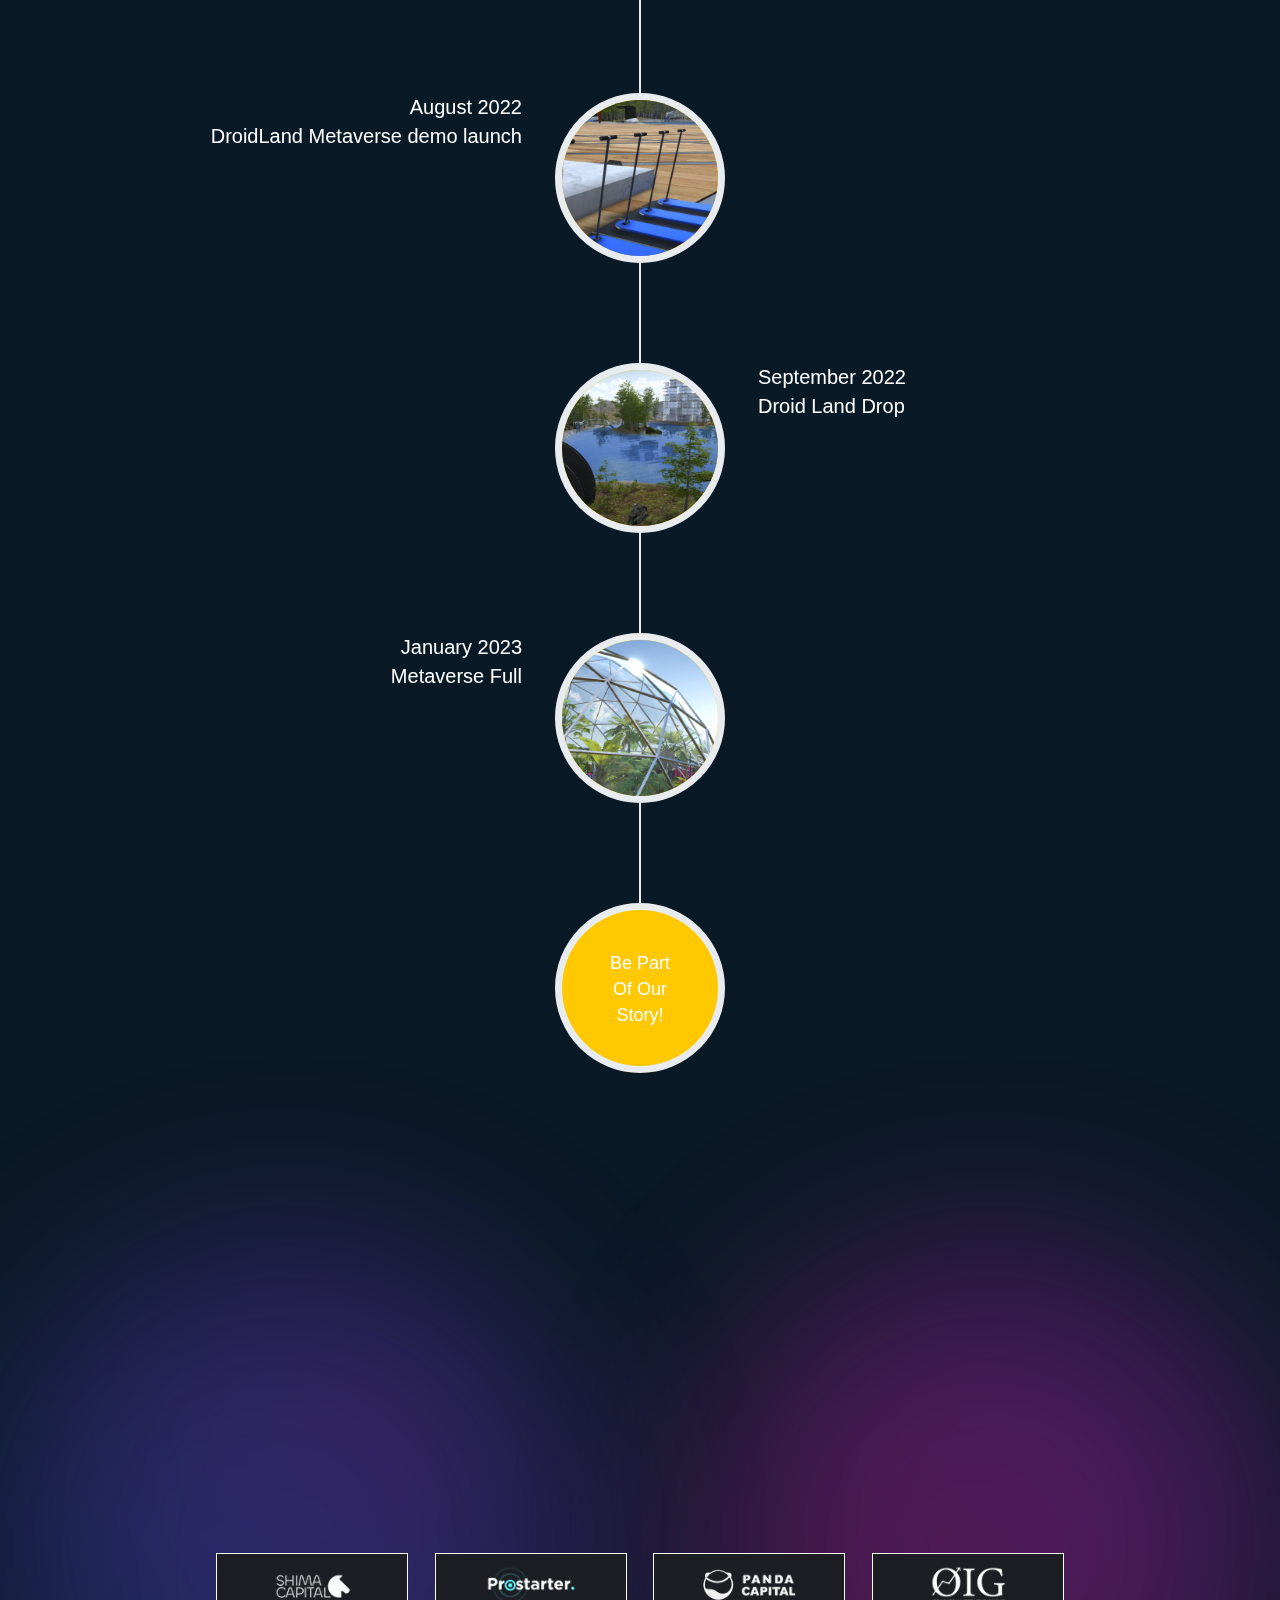
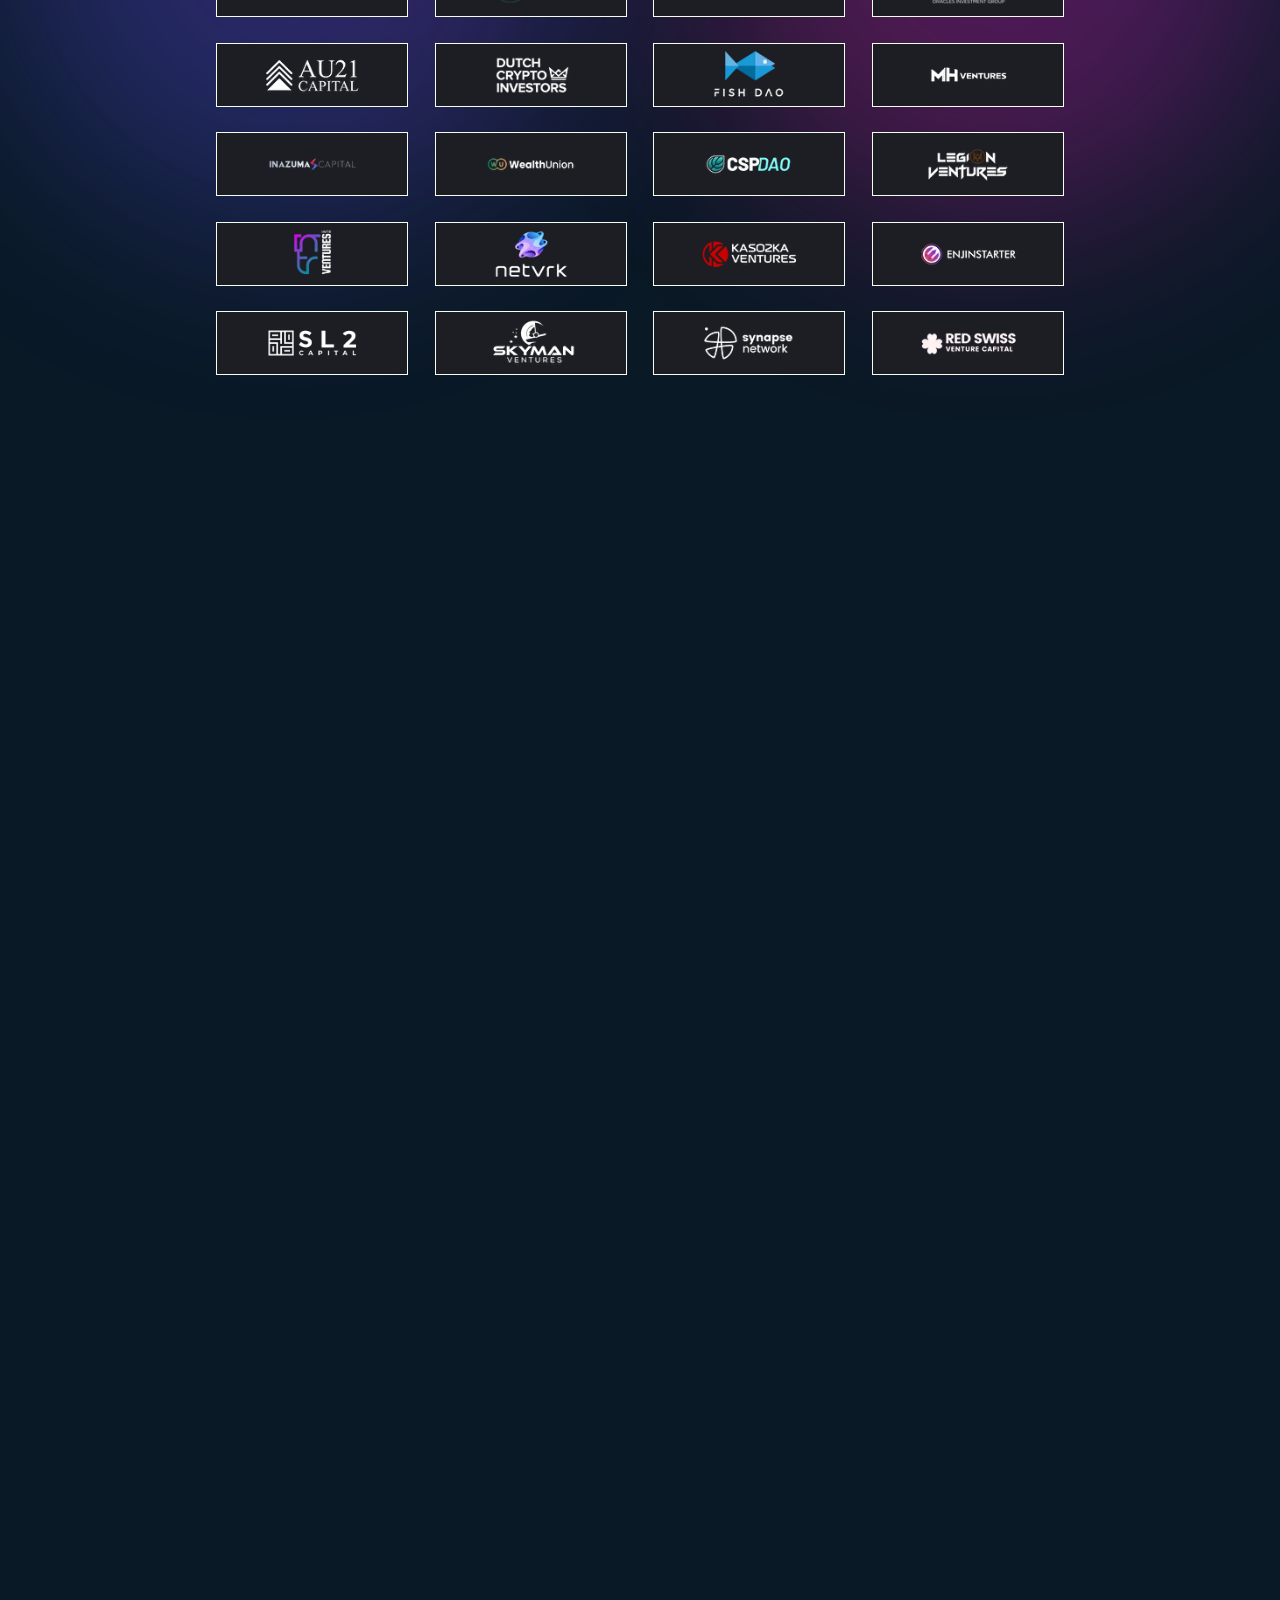
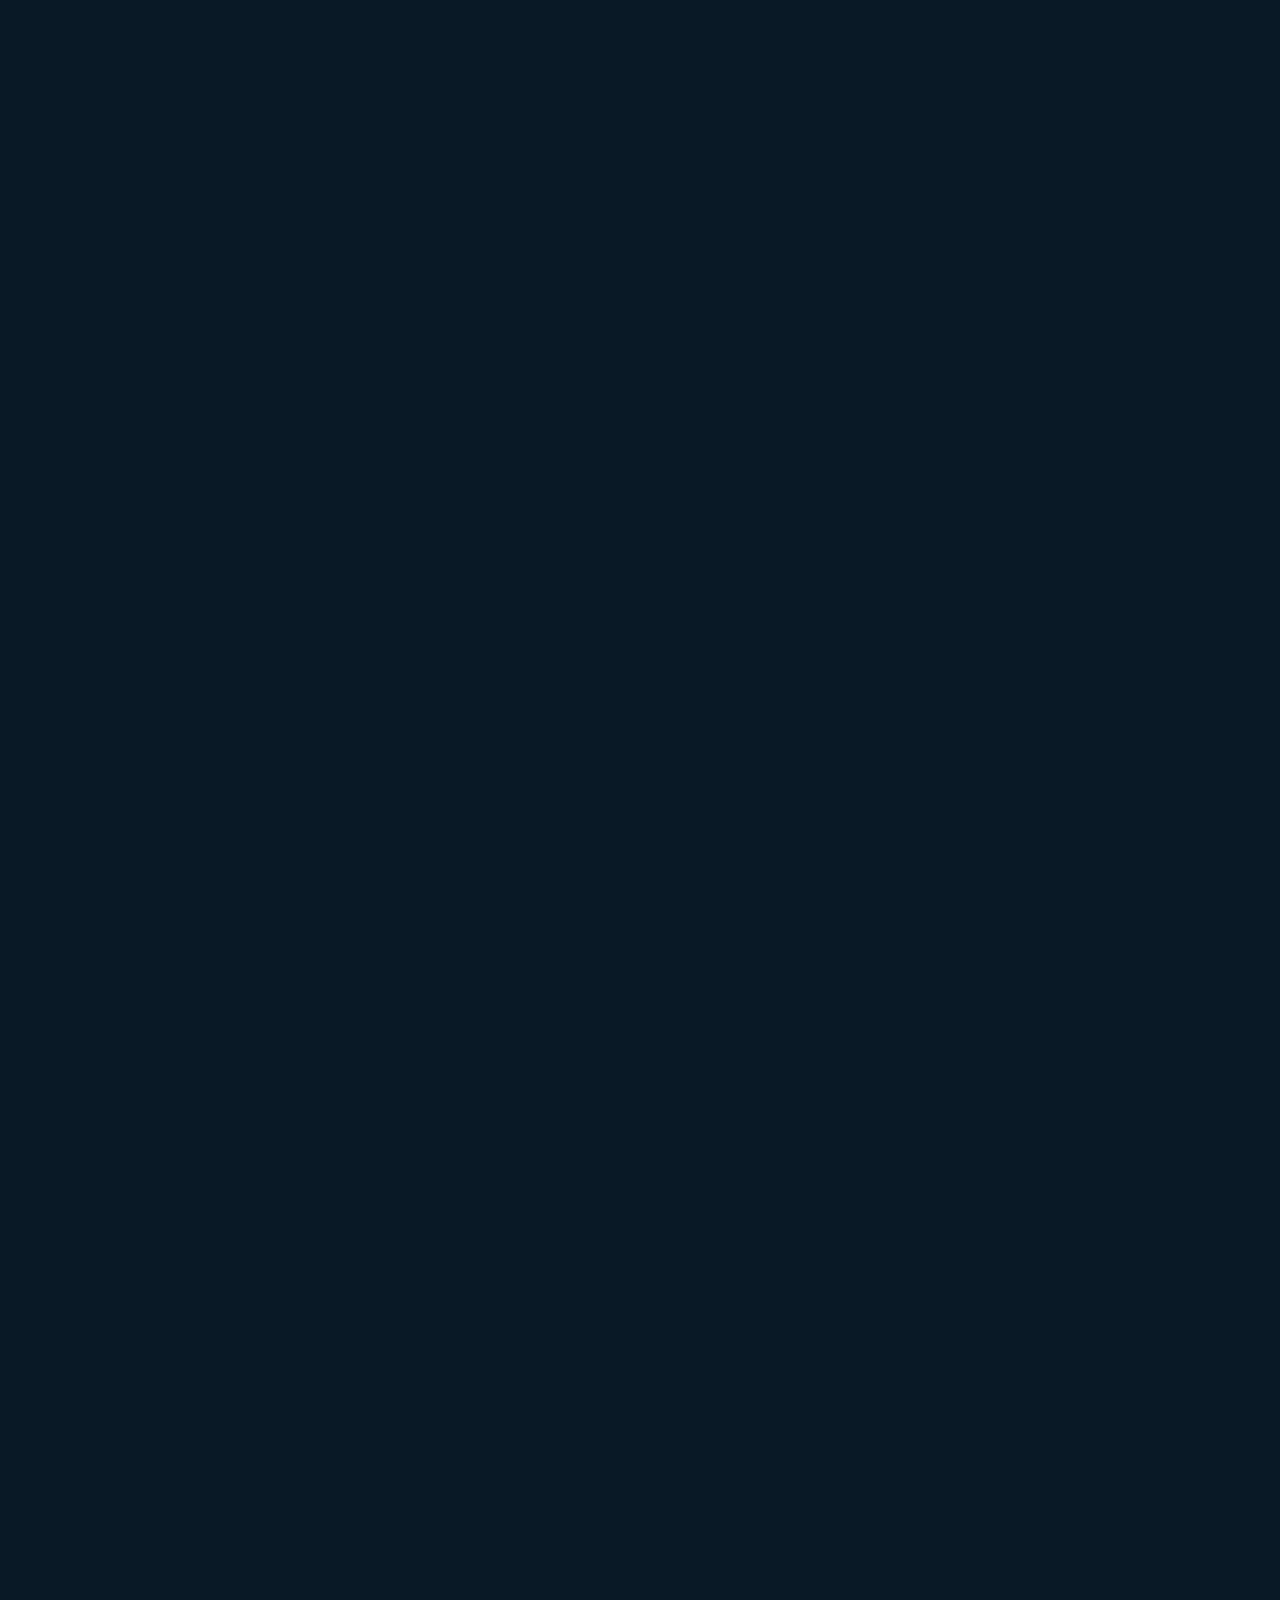
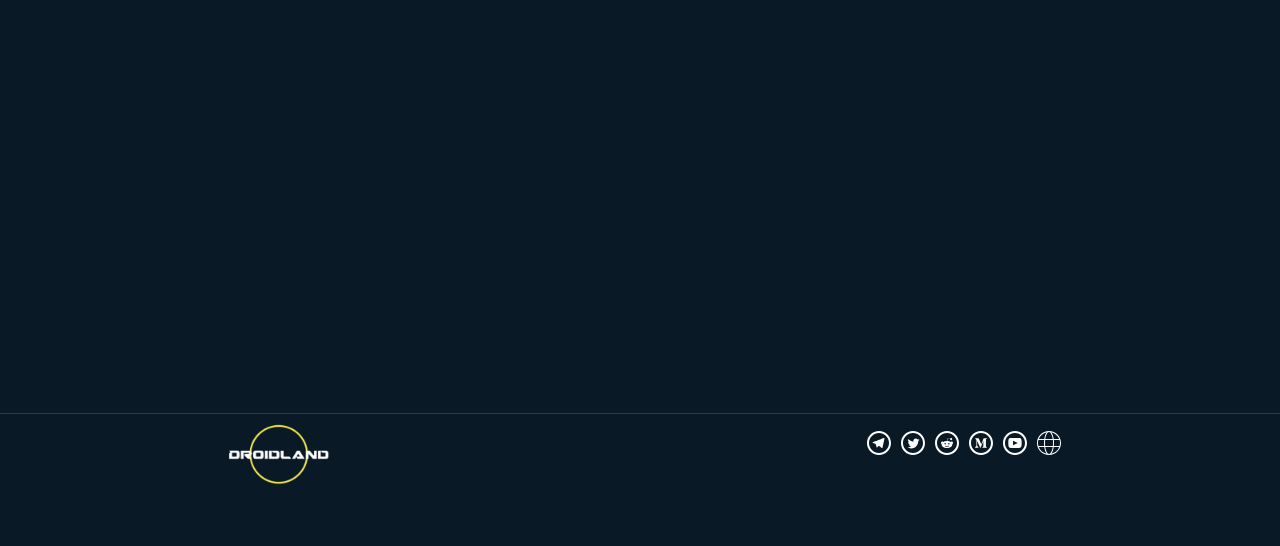
==== commit 2909e218: "add presale bnb" ====
--- a/index.html
+++ b/index.html
@@ -714,7 +714,7 @@
 									style="background-image:url(&quot;images/61f952111c6b9a18e6c02203_Neopolis%20Gameplay%20mobile%20app-poster-00001.jpg&quot;)"
 									muted playsinline data-wf-ignore="true" data-object-fit="cover">
 									<source
-										src="media/61f952111c6b9a18e6c02203_Neopolis%20Gameplay%20mobile%20app-transcode.mp4"
+										src="media/game.mp4"
 										data-wf-ignore="true">
 									<source
 										src="media/61f952111c6b9a18e6c02203_Neopolis%20Gameplay%20mobile%20app-transcode.webm"
@@ -761,7 +761,7 @@
 		</section>
 		<section data-w-id="df936b89-c359-d265-f03f-605b7b9d0b2d" class="section mt-20 desktop">
 			<div class="container">
-				<div class="container-img coin"><img src="fonts/61e0be9708cb04e08ea8d8ba_NP%20NeoCoin%20Flip.svg"
+				<div class="container-img coin"><img src="images/logo.png"
 						loading="lazy" data-w-id="b61a8116-1c3b-1317-62ac-d831e02a8b71" alt="A beautiful gold coin"
 						class="money-img"></div>
 				<div class="money_wrapper">
@@ -792,7 +792,7 @@
 		</section>
 		<section data-w-id="96f26e97-1faf-e6ef-cae8-2ac903703240" class="section mt-20 mob">
 			<div class="container">
-				<div class="container-img"><img src="fonts/61e0be9708cb04e08ea8d8ba_NP%20NeoCoin%20Flip.svg"
+				<div class="container-img"><img src="images/logo.png"
 						loading="lazy" data-w-id="96f26e97-1faf-e6ef-cae8-2ac903703243" alt="A beautiful gold coin"
 						class="money-img"></div>
 				<div class="money_wrapper">
--- a/css/neoland-prod.66f7849fa.css
+++ b/css/neoland-prod.66f7849fa.css
@@ -4529,7 +4529,7 @@
 
   .container-img {
     left: 25%;
-    top: -16%;
+    top: -13%;
     width: 50%;
   }
 
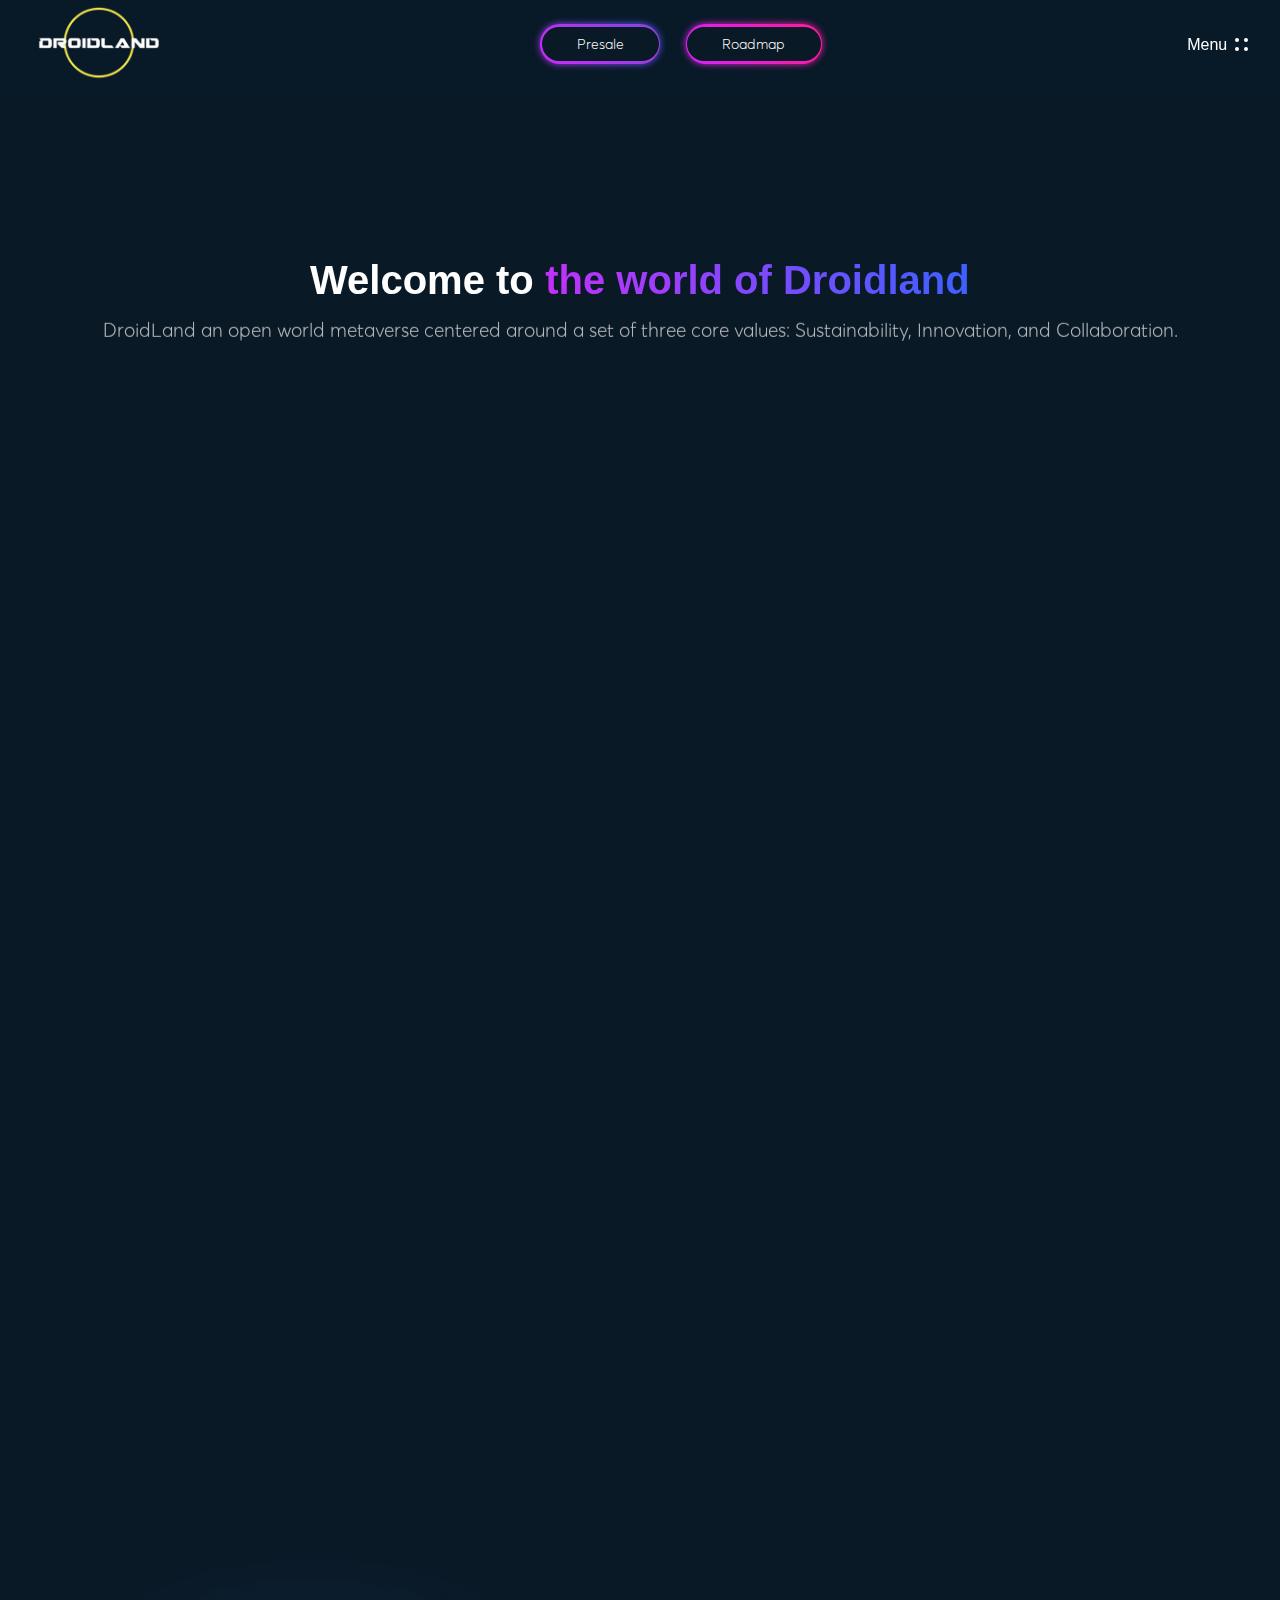
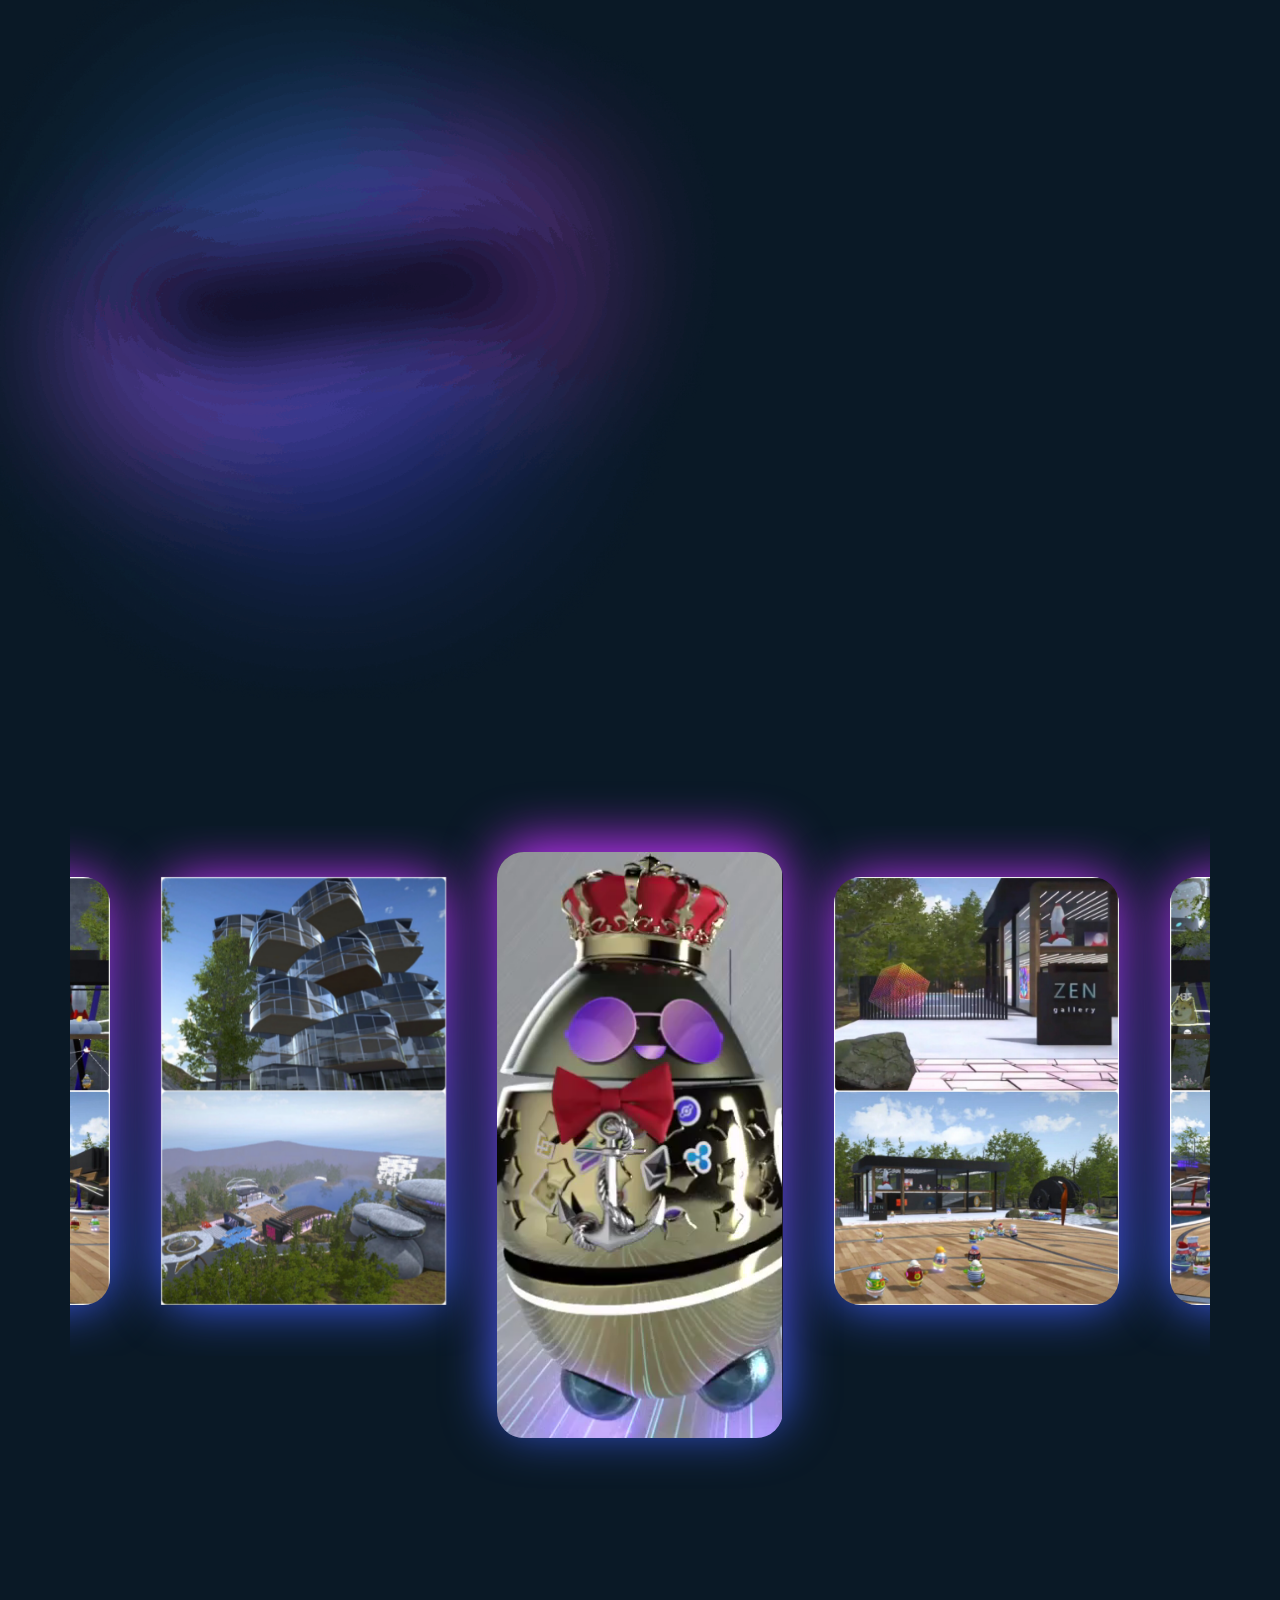
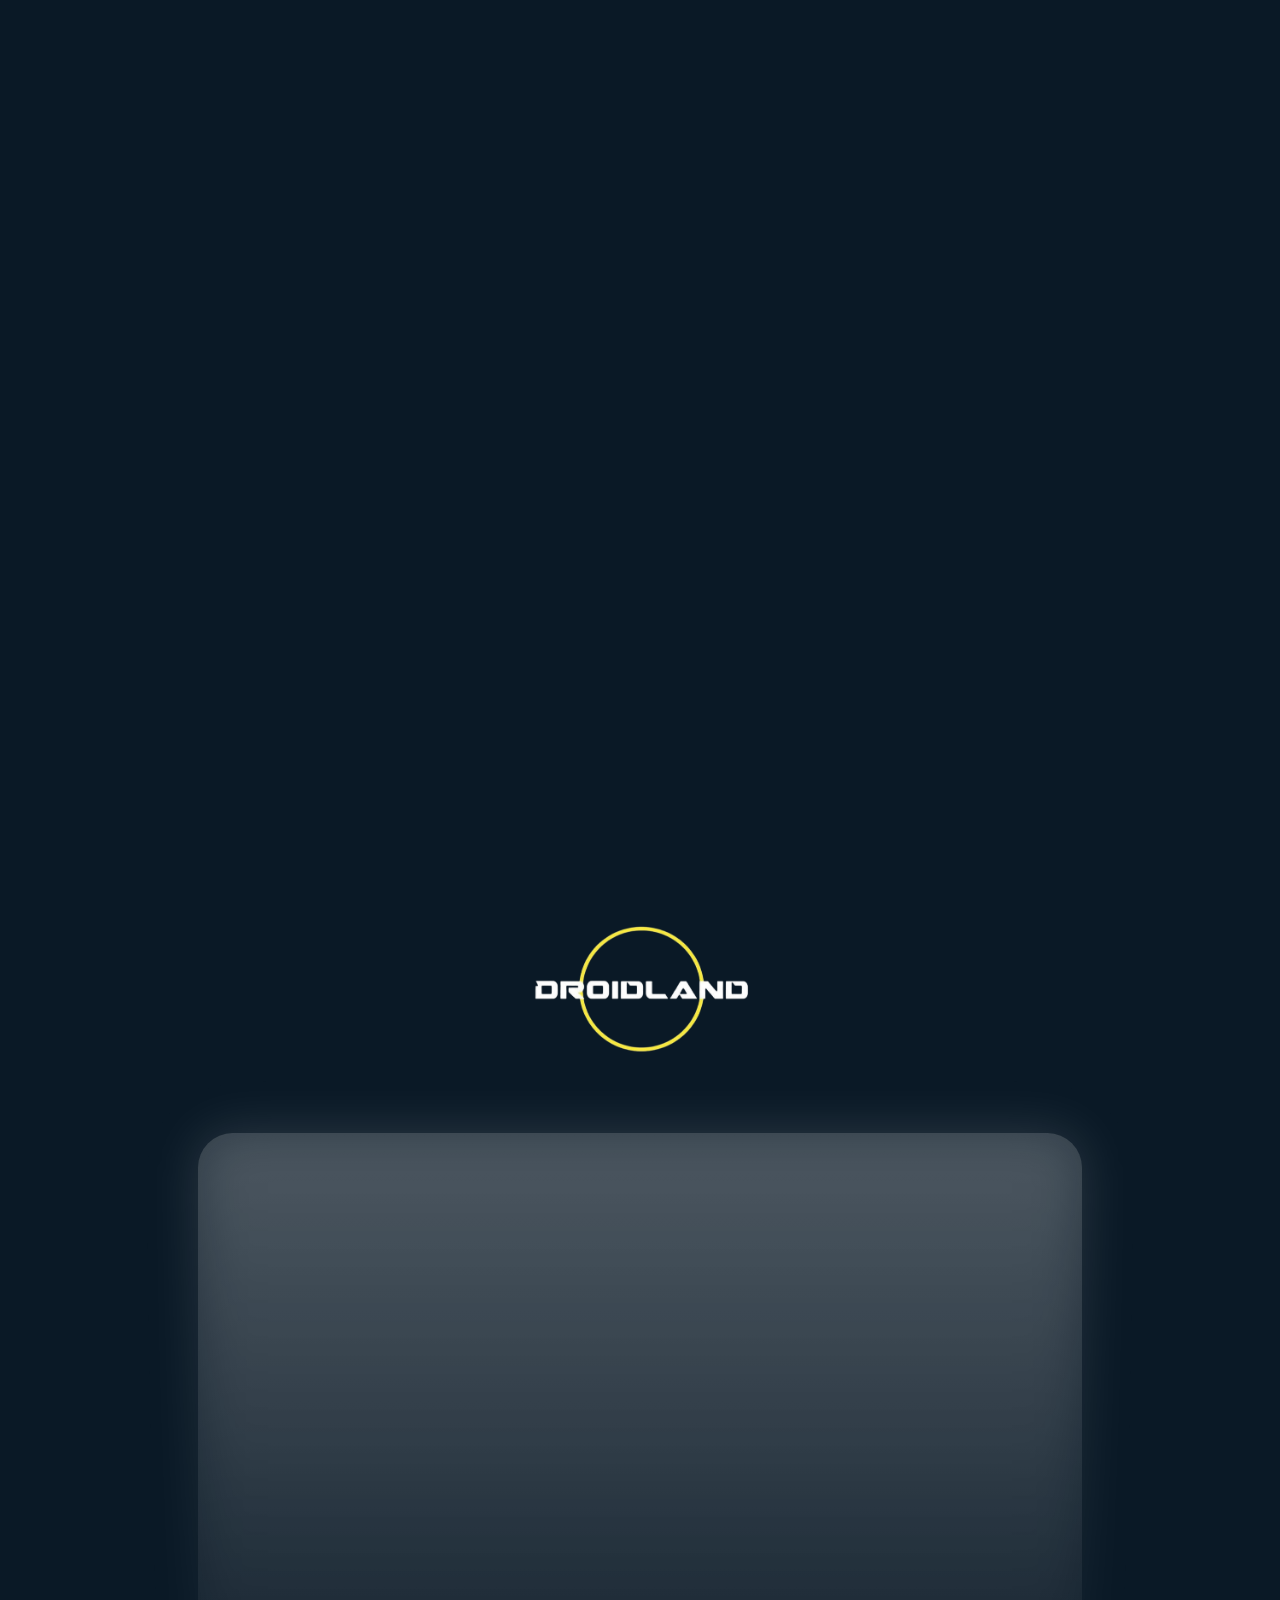
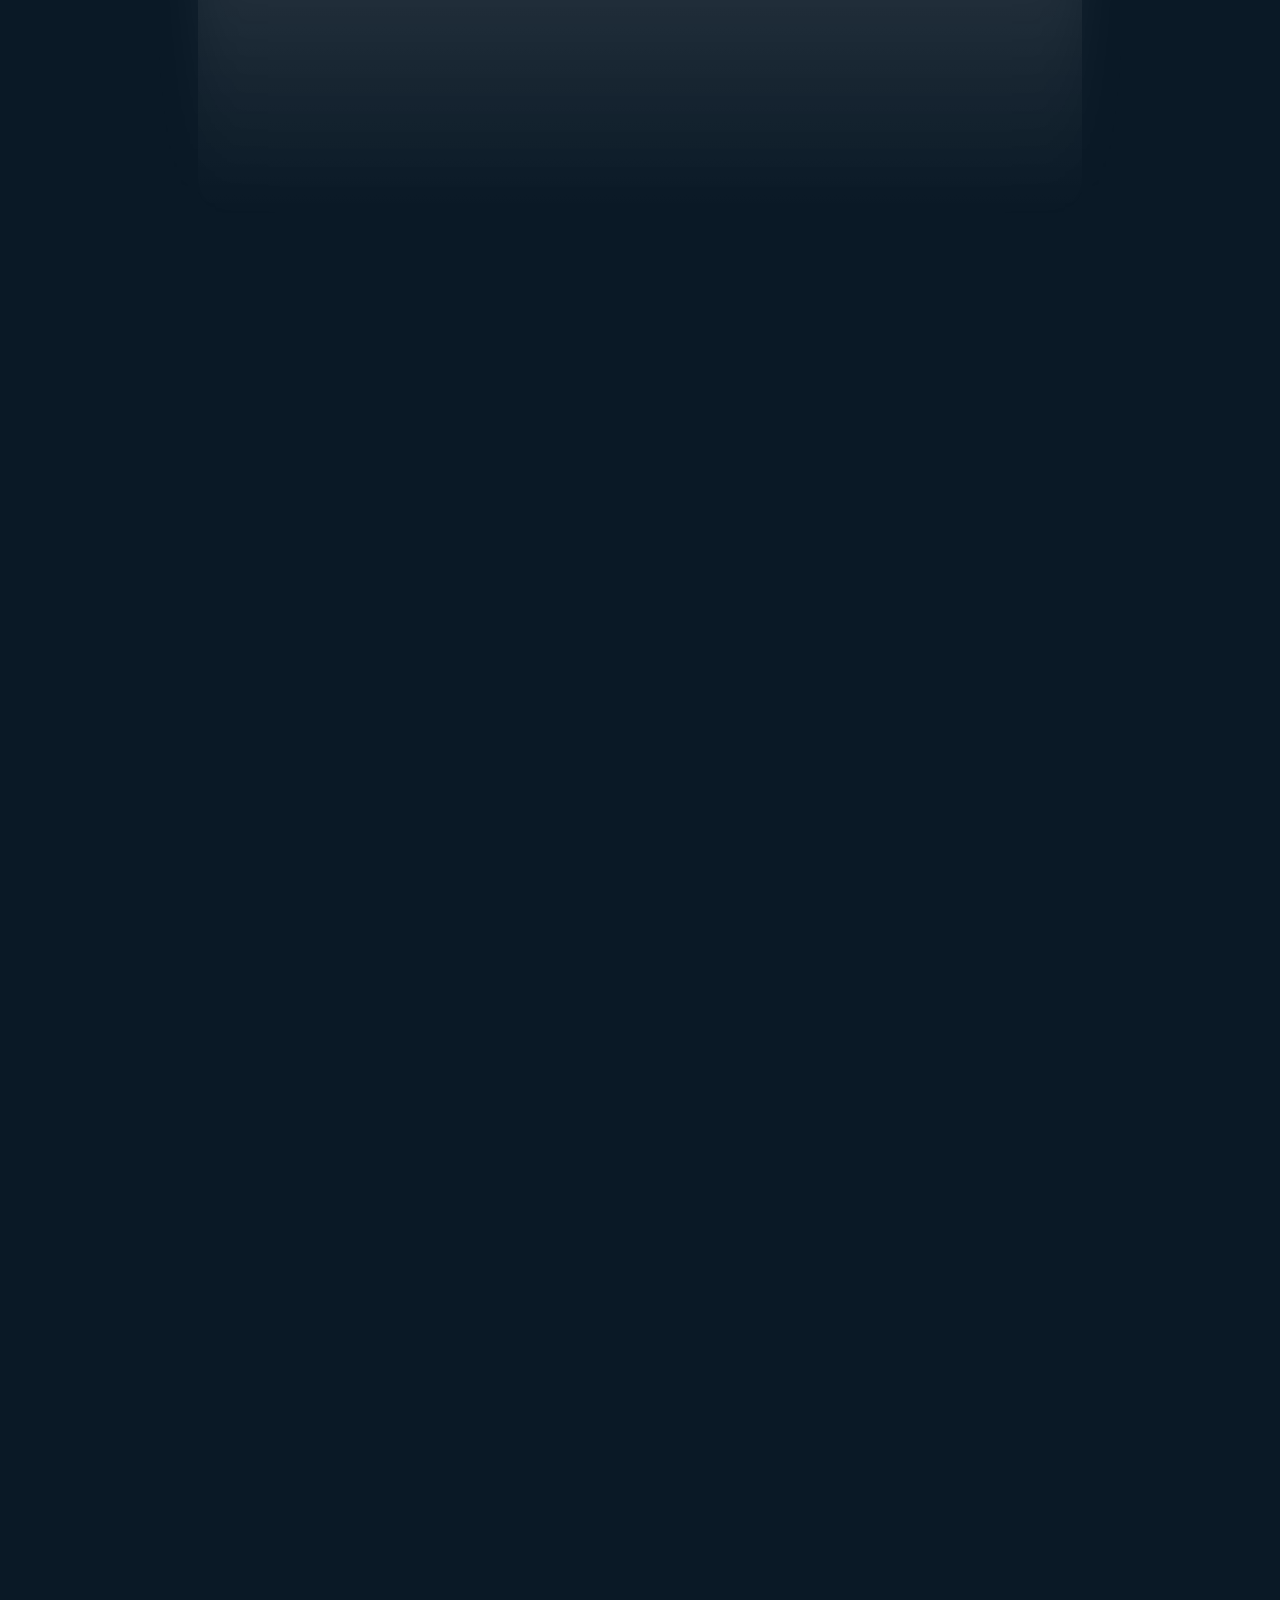
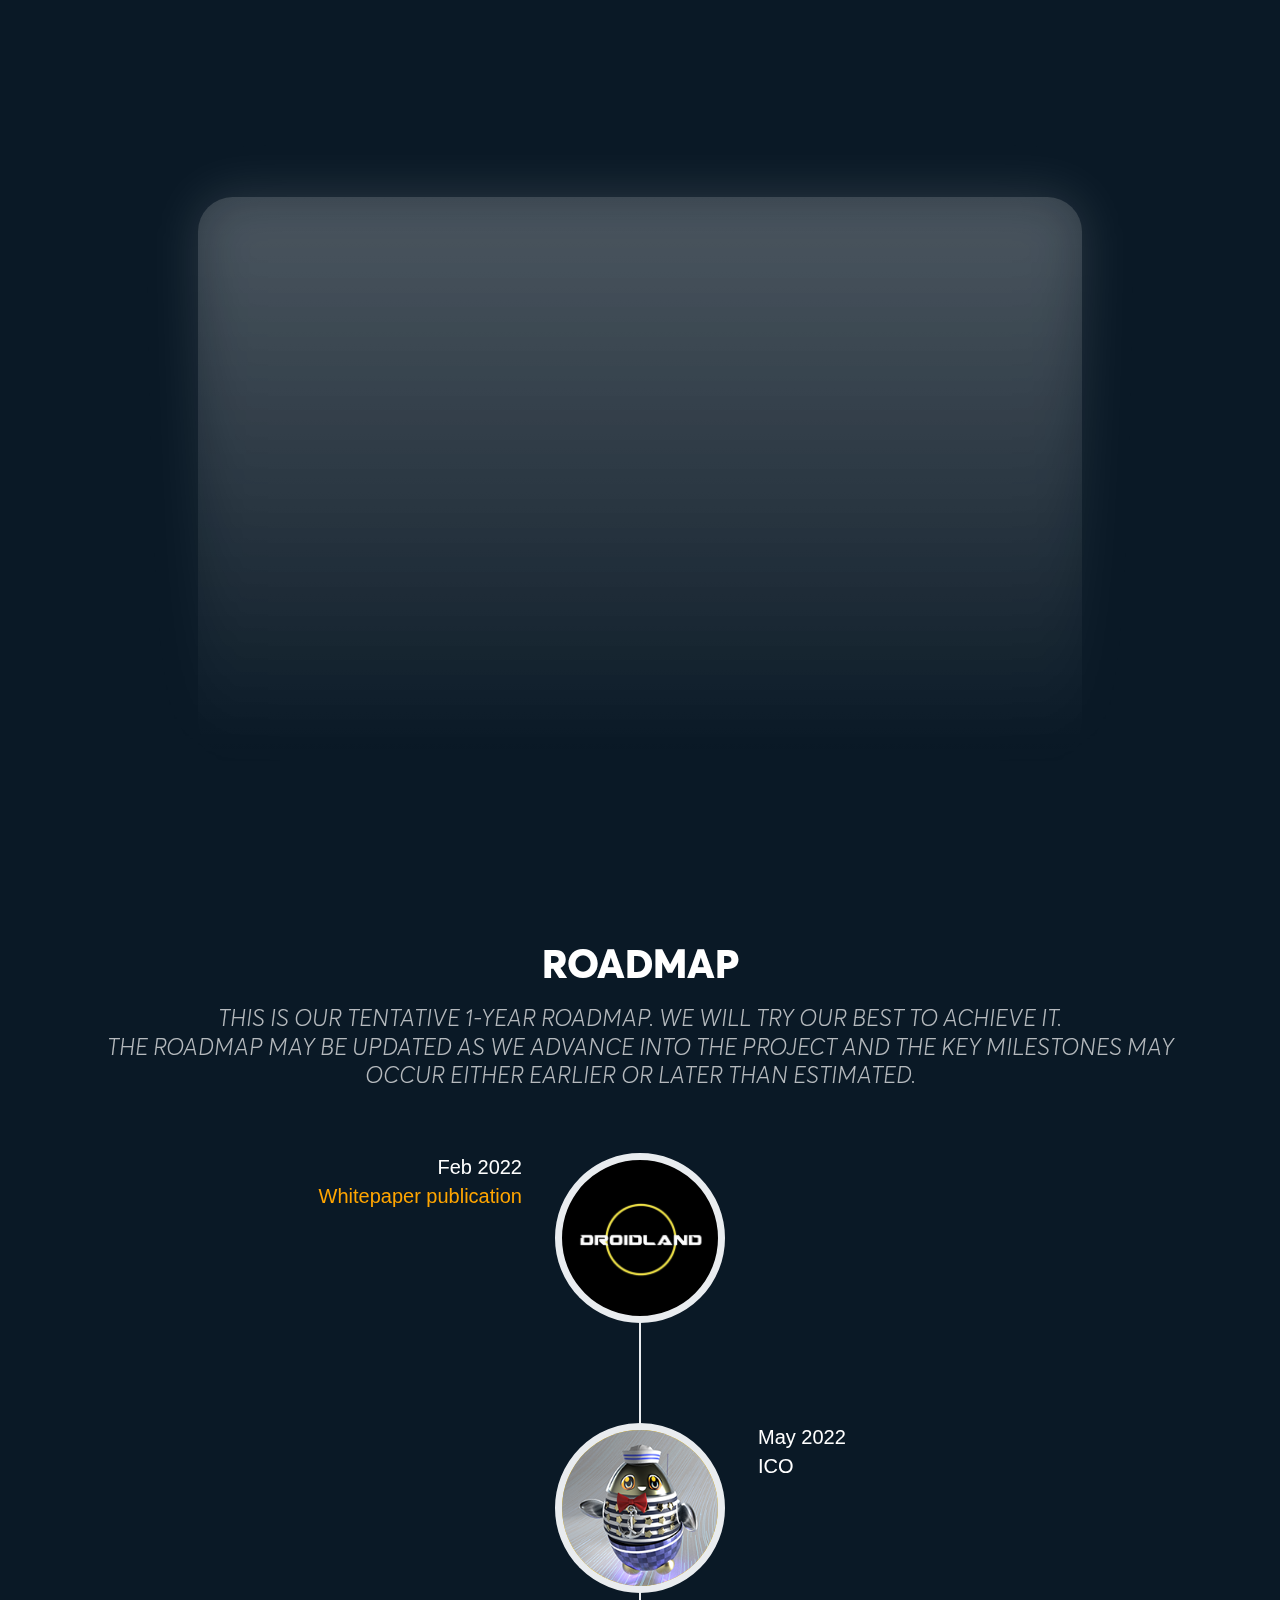
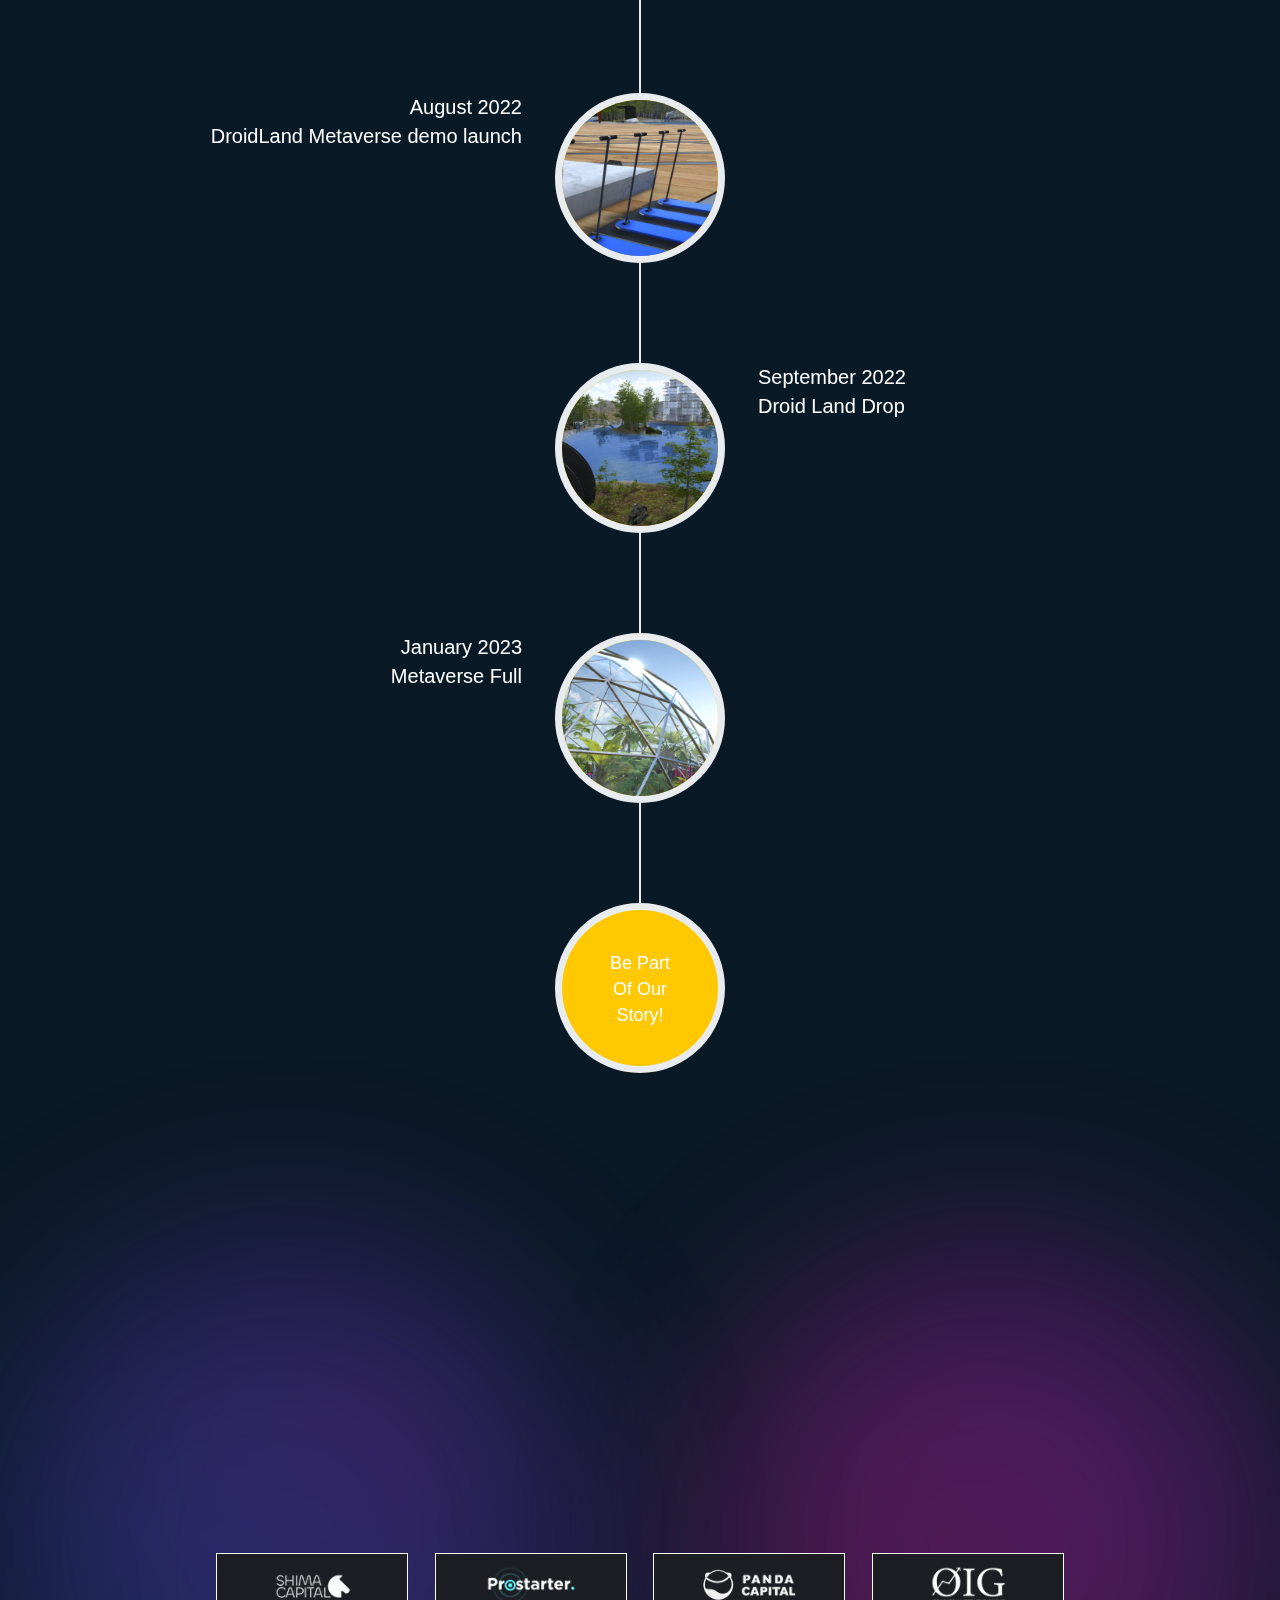
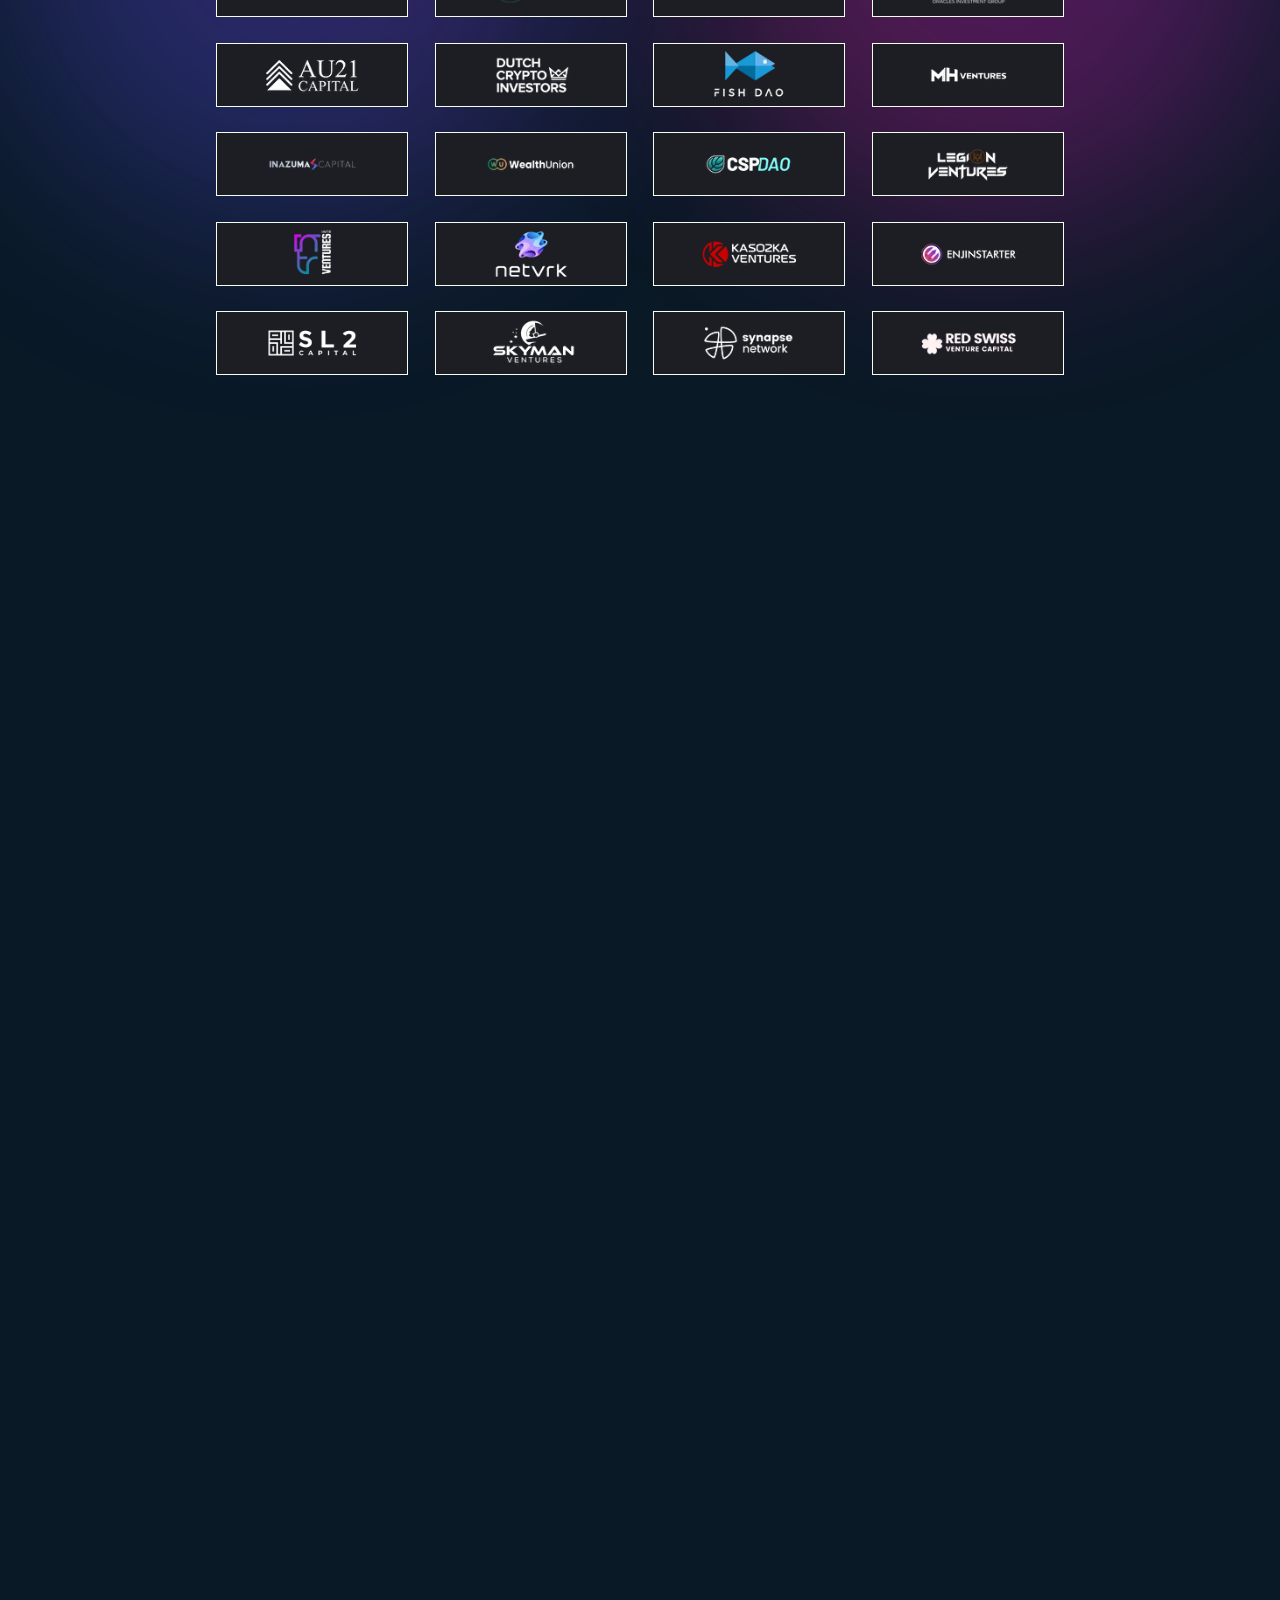
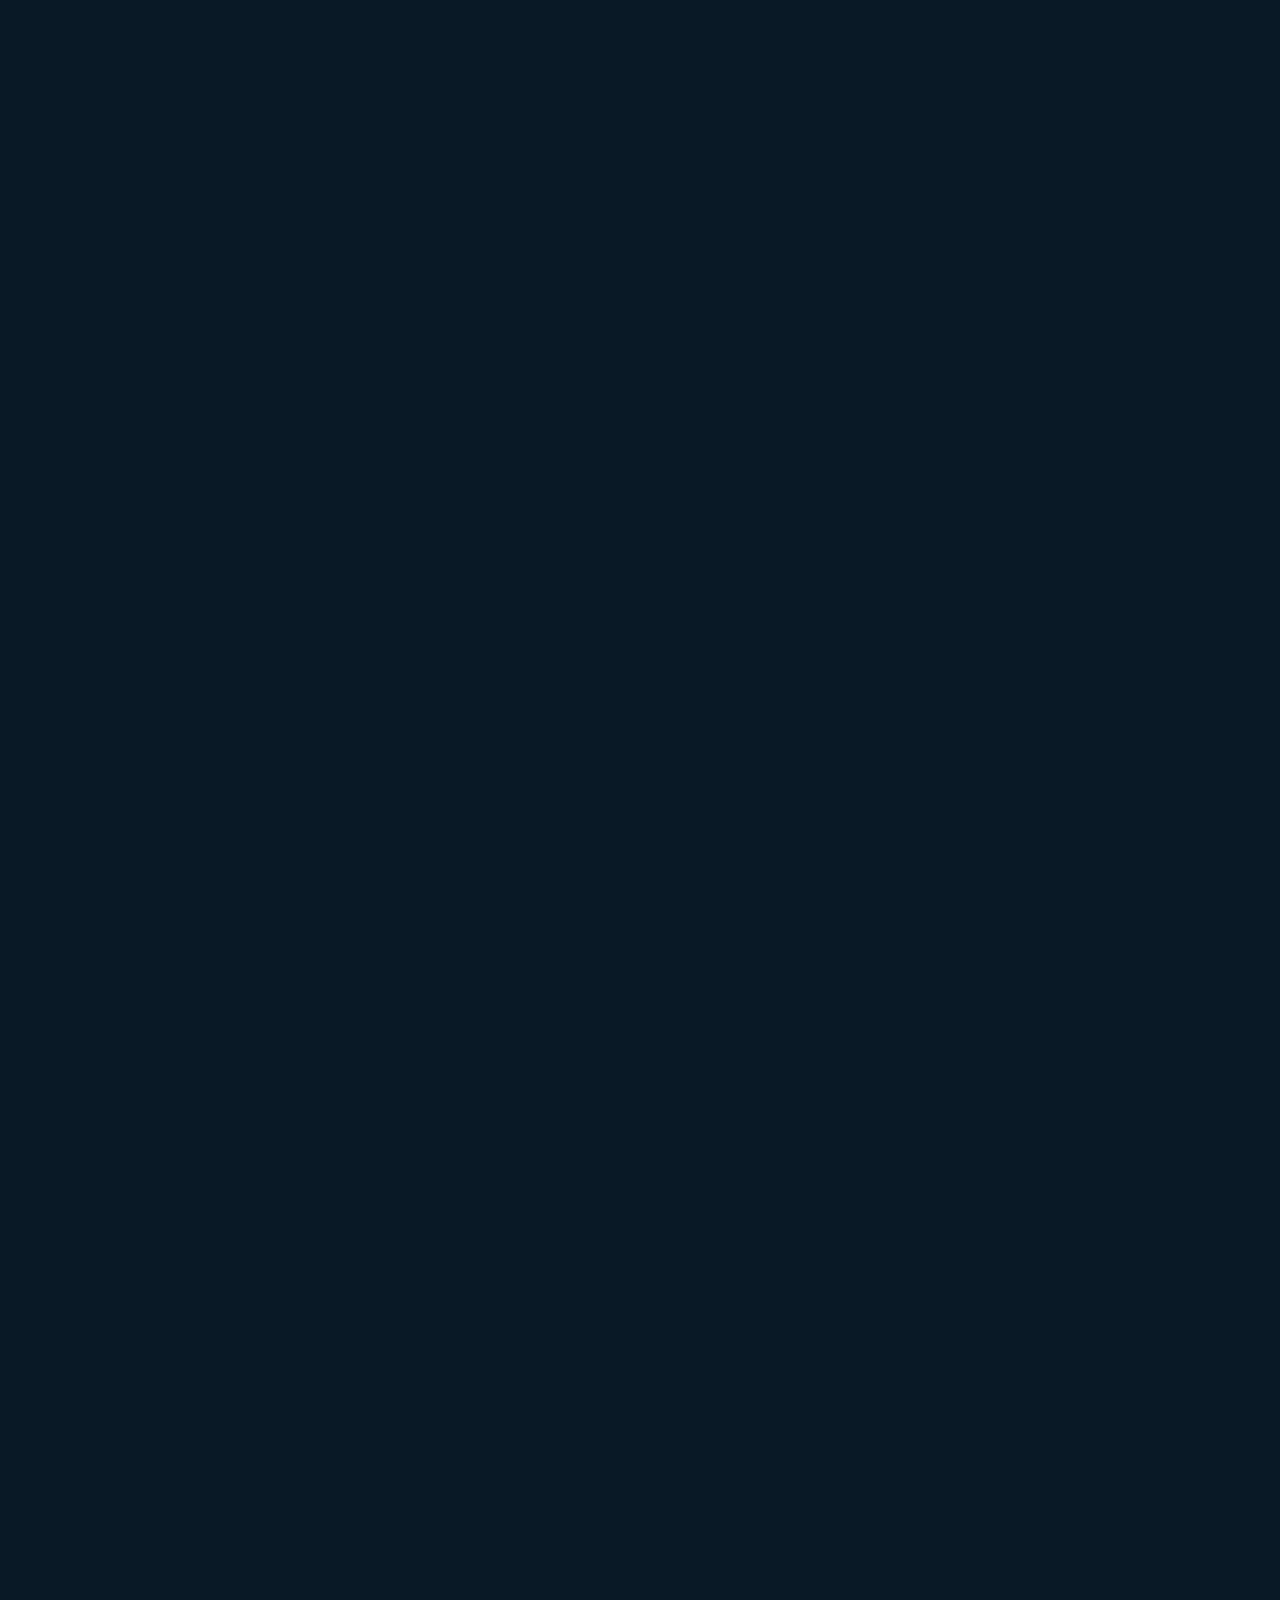
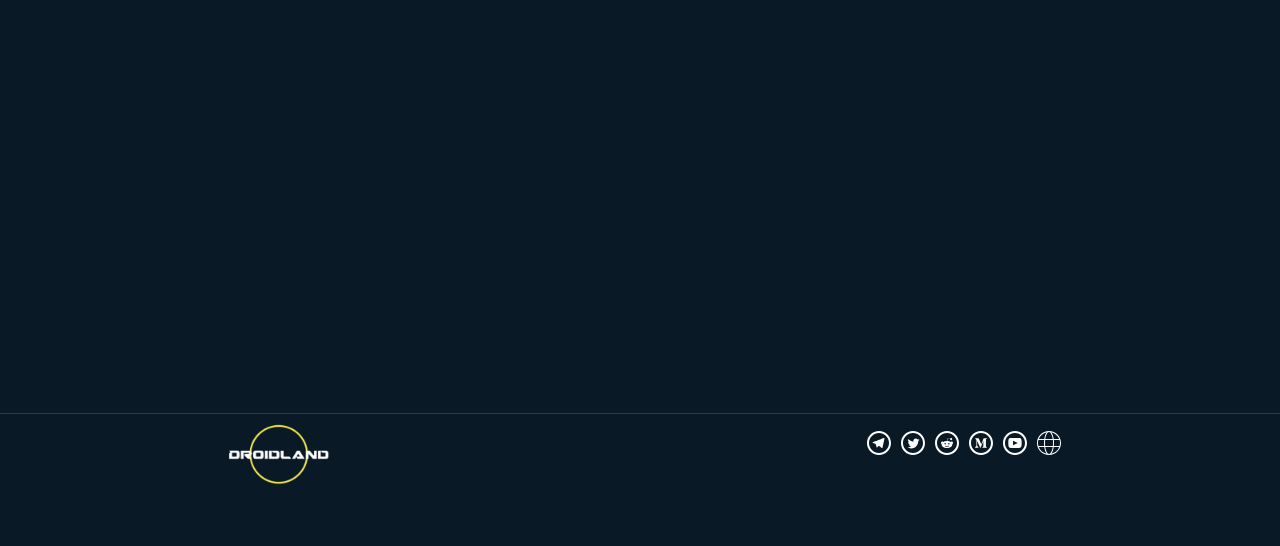
==== commit c29280e5: "add btn presale" ====
--- a/index.html
+++ b/index.html
@@ -503,6 +503,13 @@
 		</div>
 	</div>
 	<div class="main">
+		<section class="section mob mt-12-5" style="margin-bottom: -16em;">
+			<div data-w-id="c6a0b7bb-9de1-1377-8eb0-26e6f4f0e6fa"
+					class="container-btn secondary menu"><a href="/presale/"
+						class="btn btn-secondary w-button">Presale</a>
+					<div class="blur2"></div>
+			</div>
+		</section>
 		<section data-w-id="6b8711bd-c968-c85f-e53a-490609bfc713" class="section mt-12-5 main">
 			<div class="section-texte">
 				<h1 style="-webkit-transform:translate3d(0, 1em, 0) scale3d(1, 1, 1) rotateX(0) rotateY(0) rotateZ(0) skew(0, 0);-moz-transform:translate3d(0, 1em, 0) scale3d(1, 1, 1) rotateX(0) rotateY(0) rotateZ(0) skew(0, 0);-ms-transform:translate3d(0, 1em, 0) scale3d(1, 1, 1) rotateX(0) rotateY(0) rotateZ(0) skew(0, 0);transform:translate3d(0, 1em, 0) scale3d(1, 1, 1) rotateX(0) rotateY(0) rotateZ(0) skew(0, 0);opacity:0"
